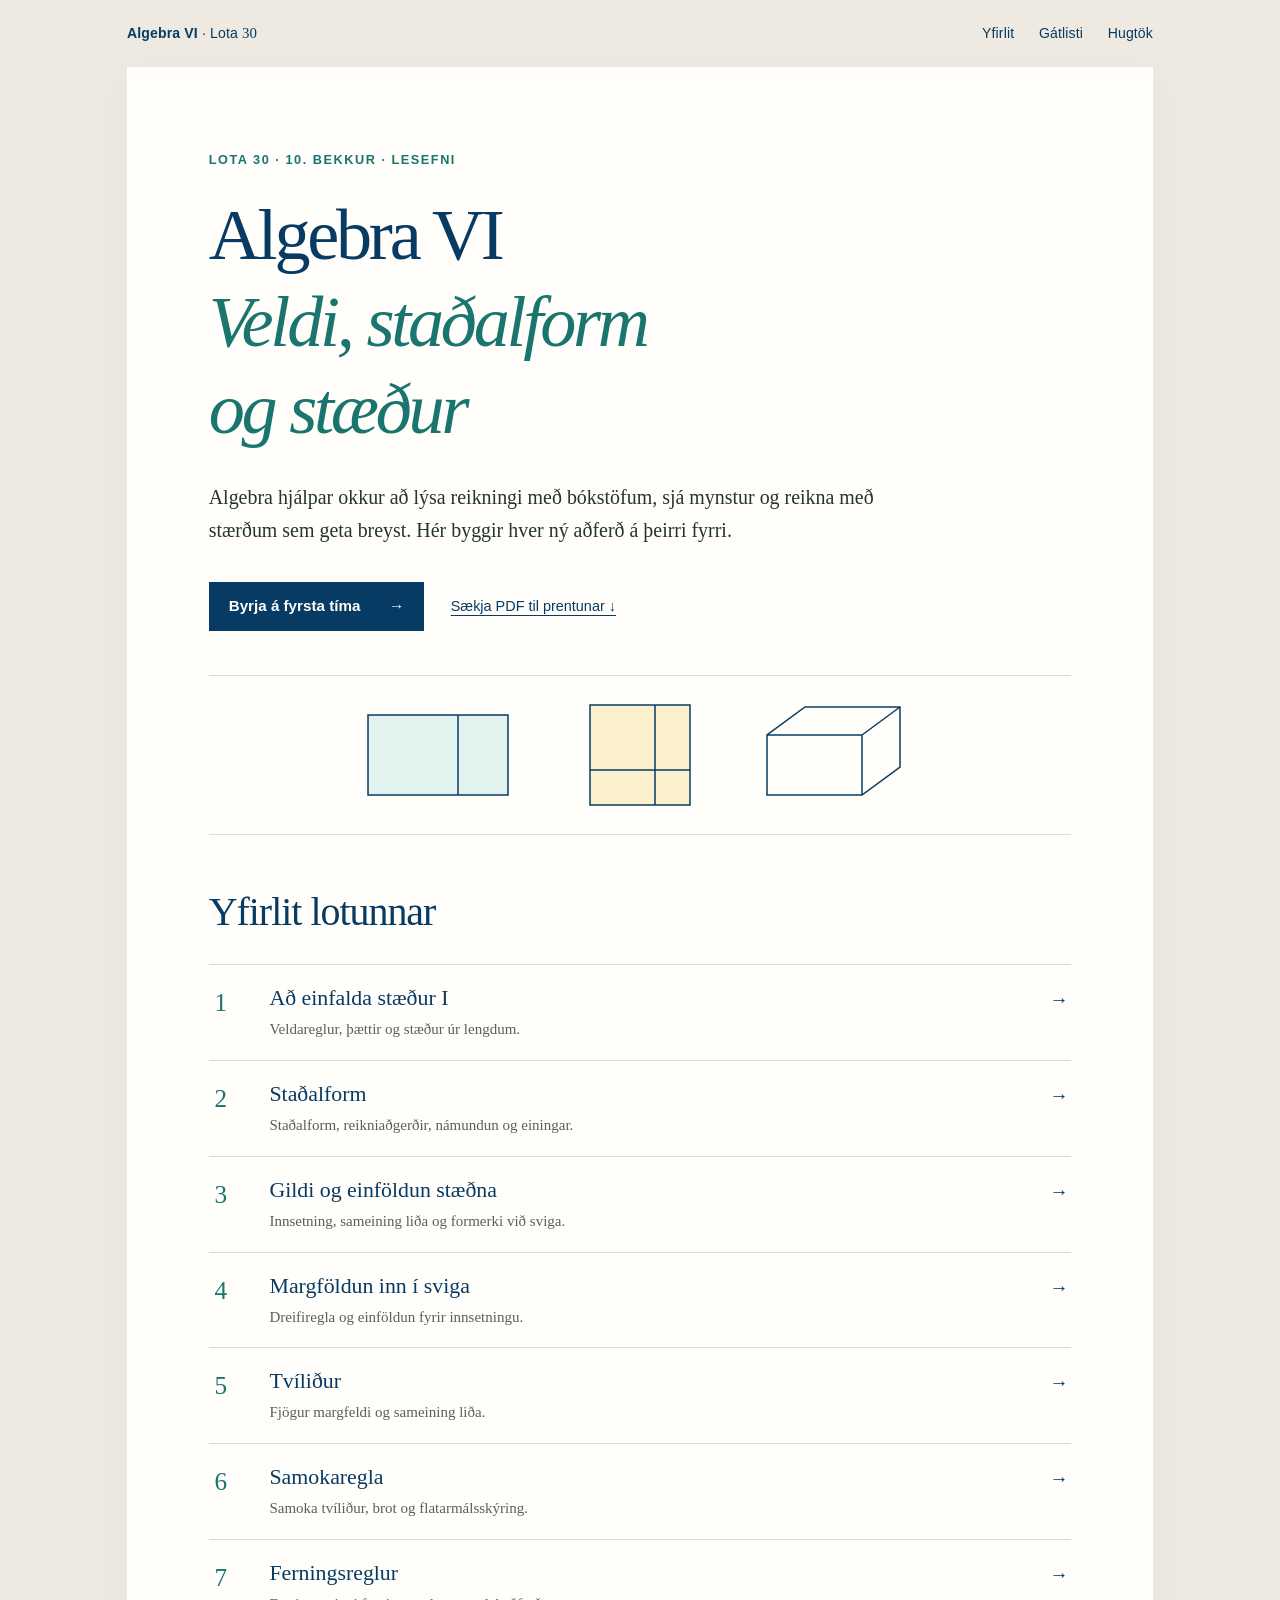
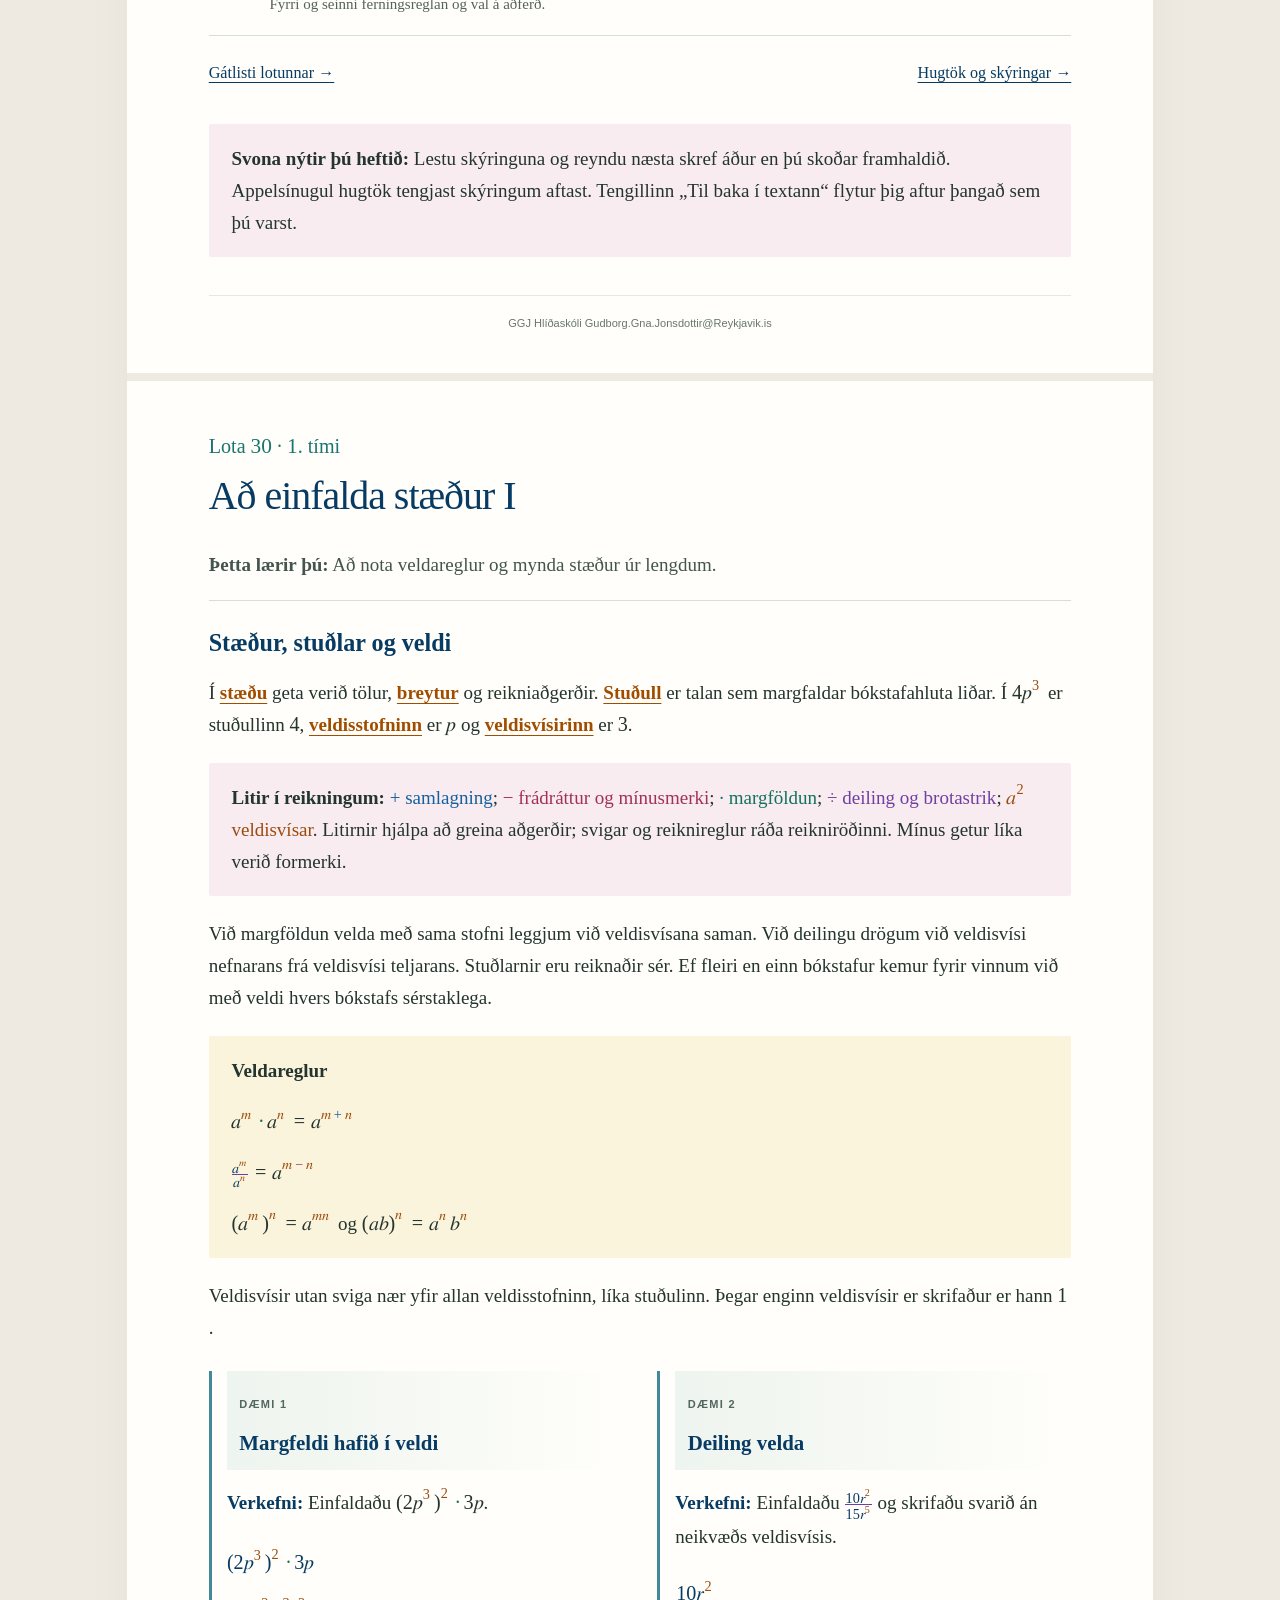
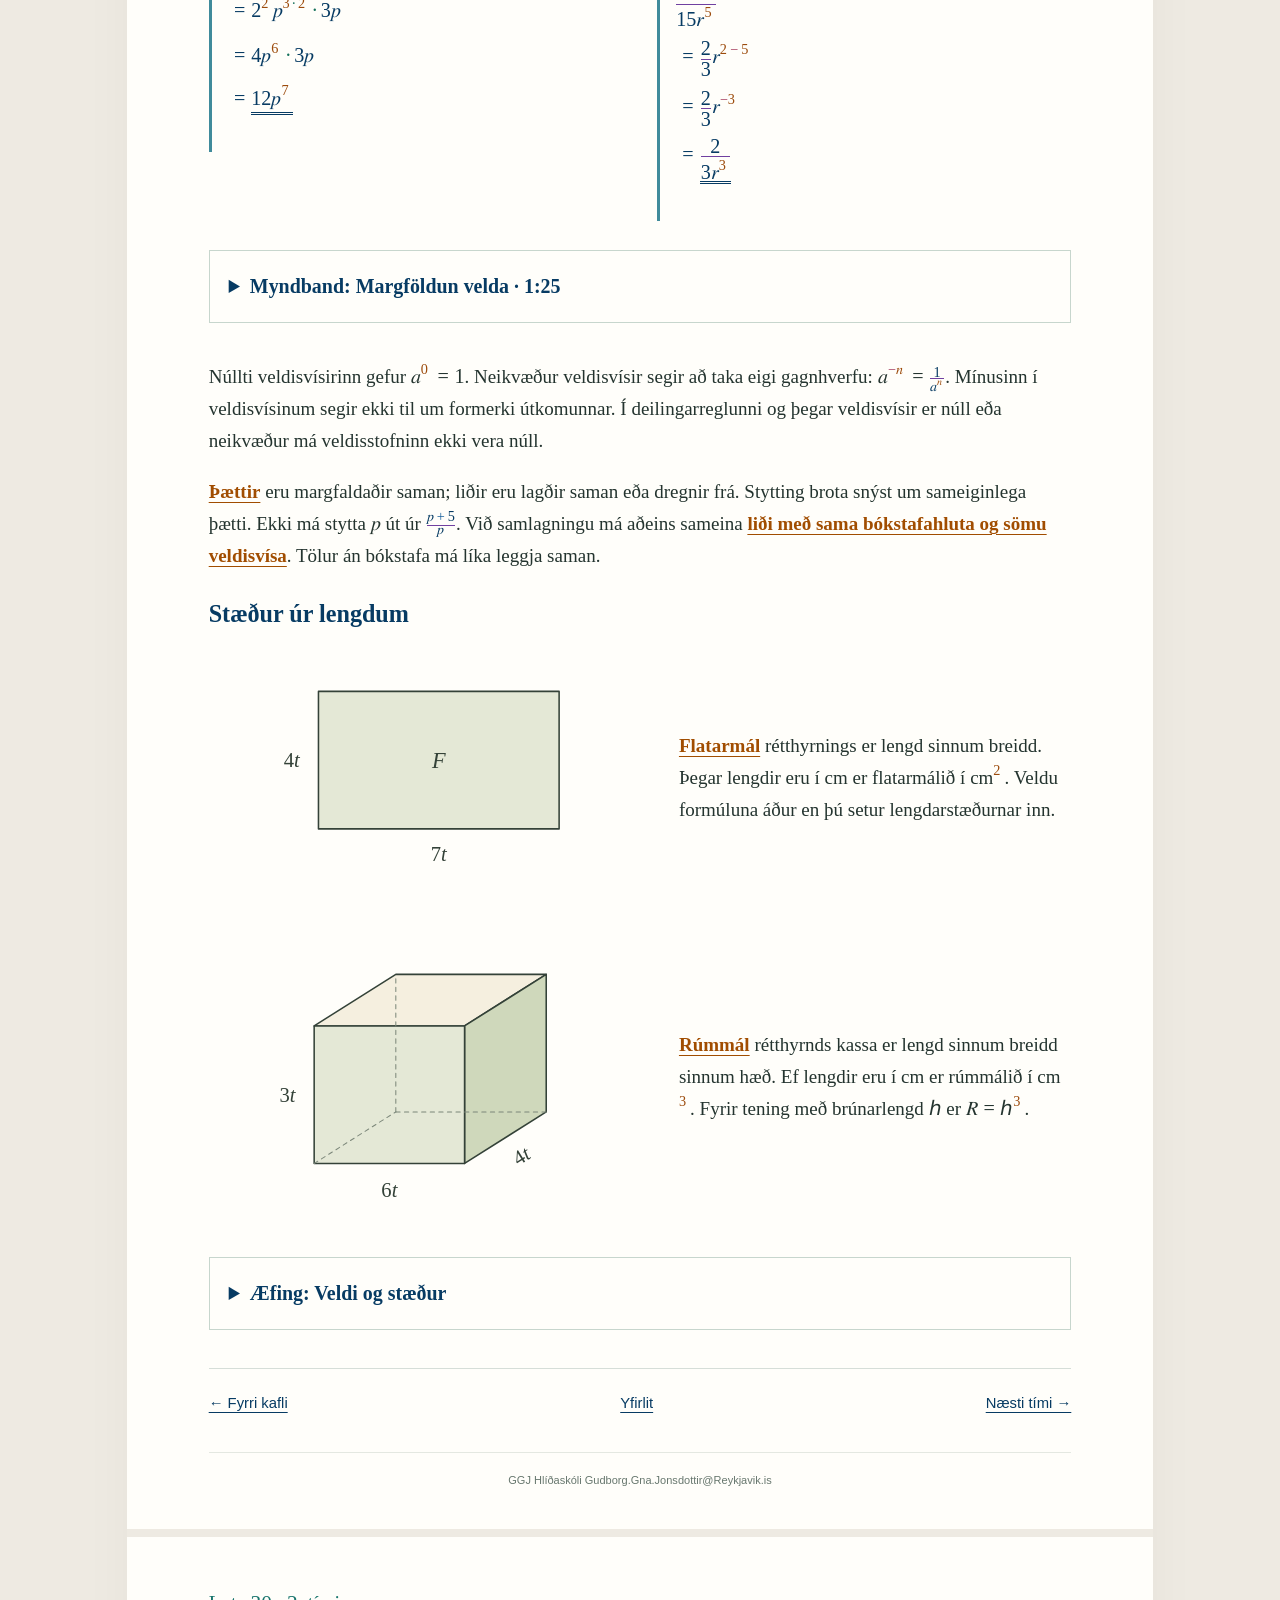
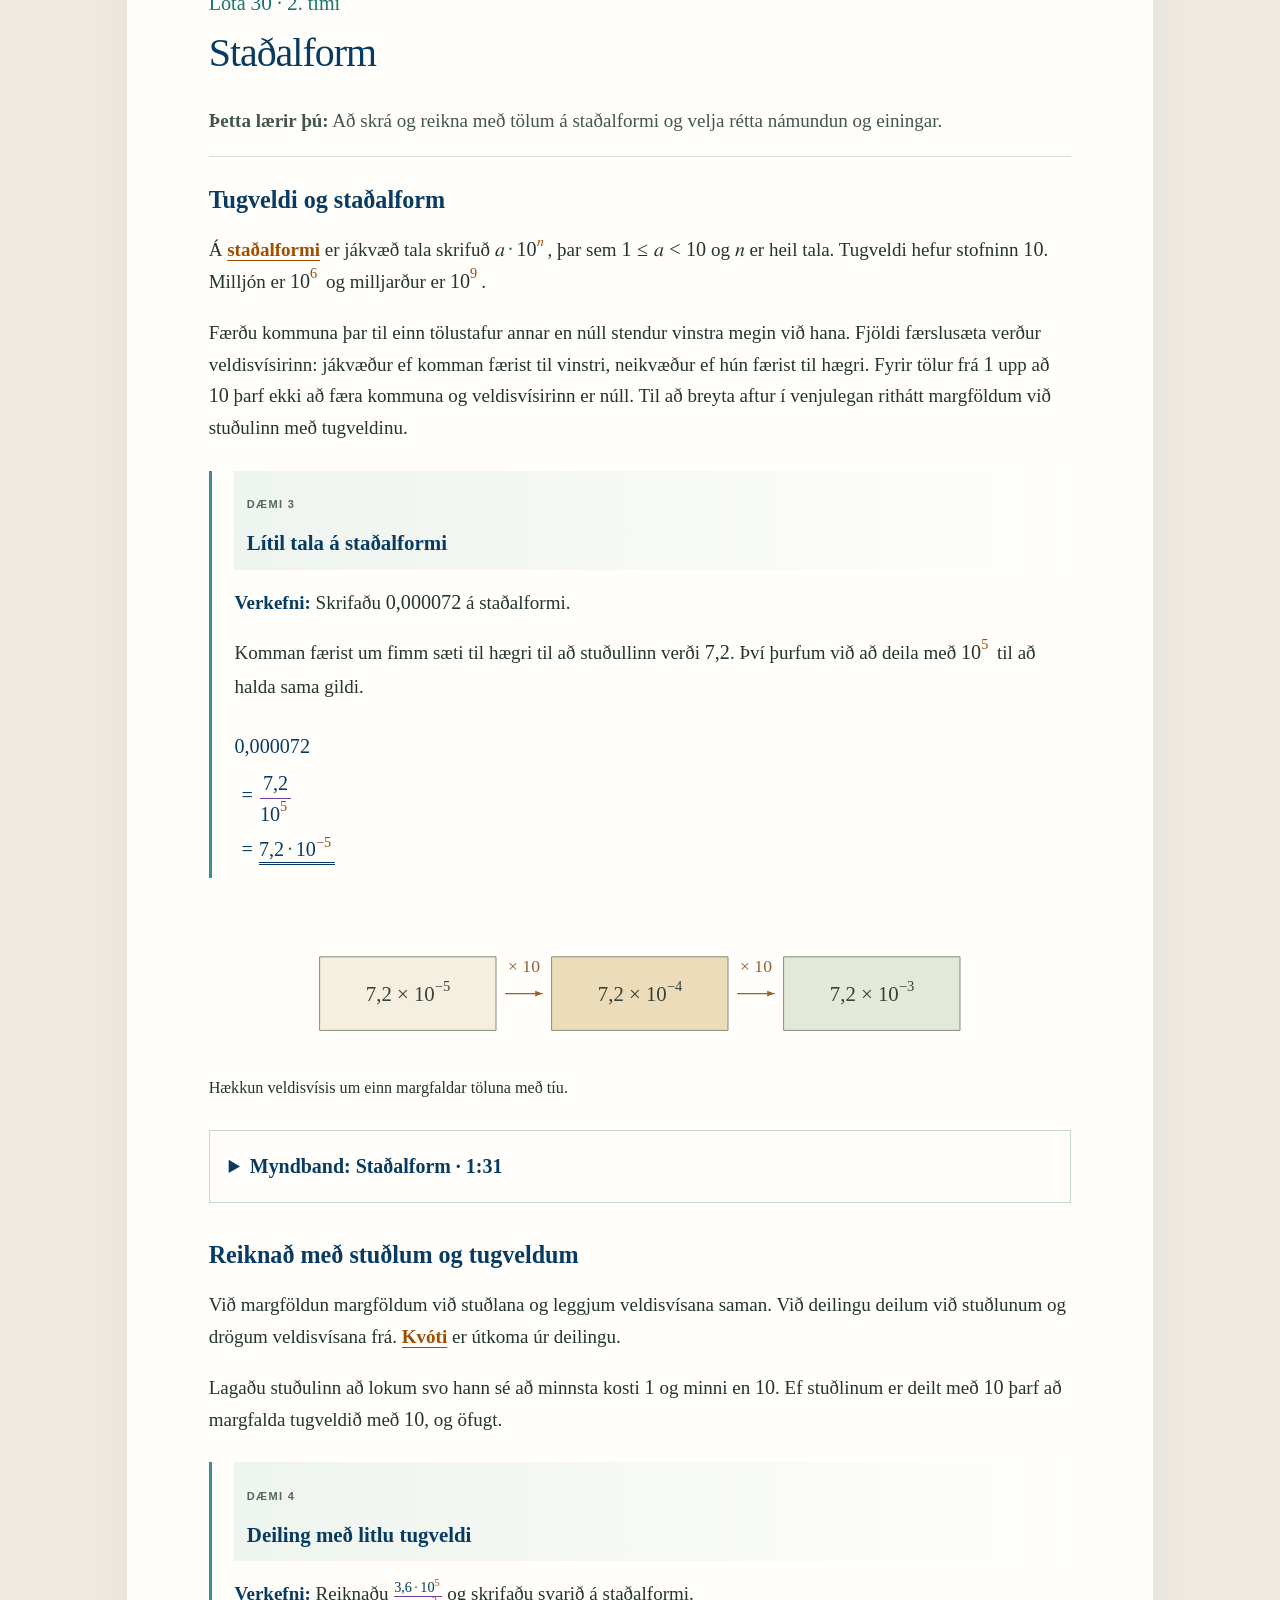
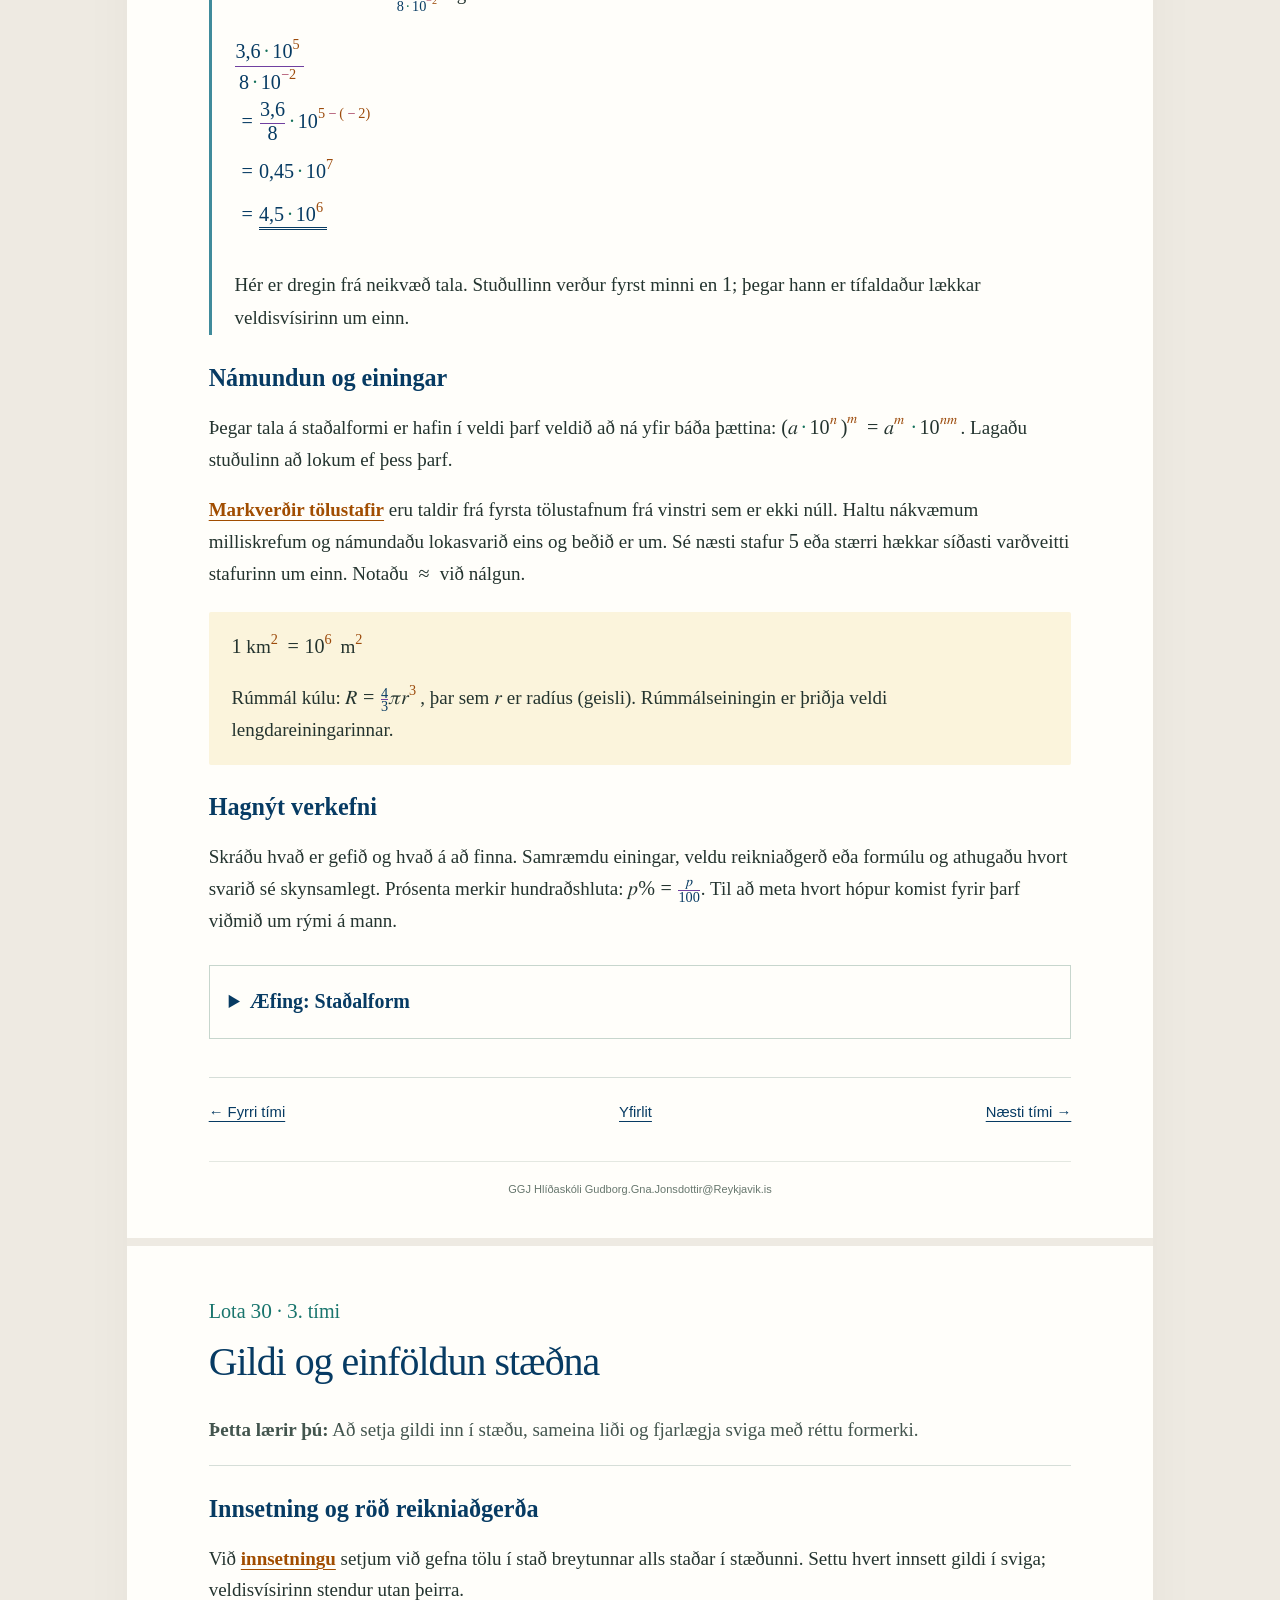
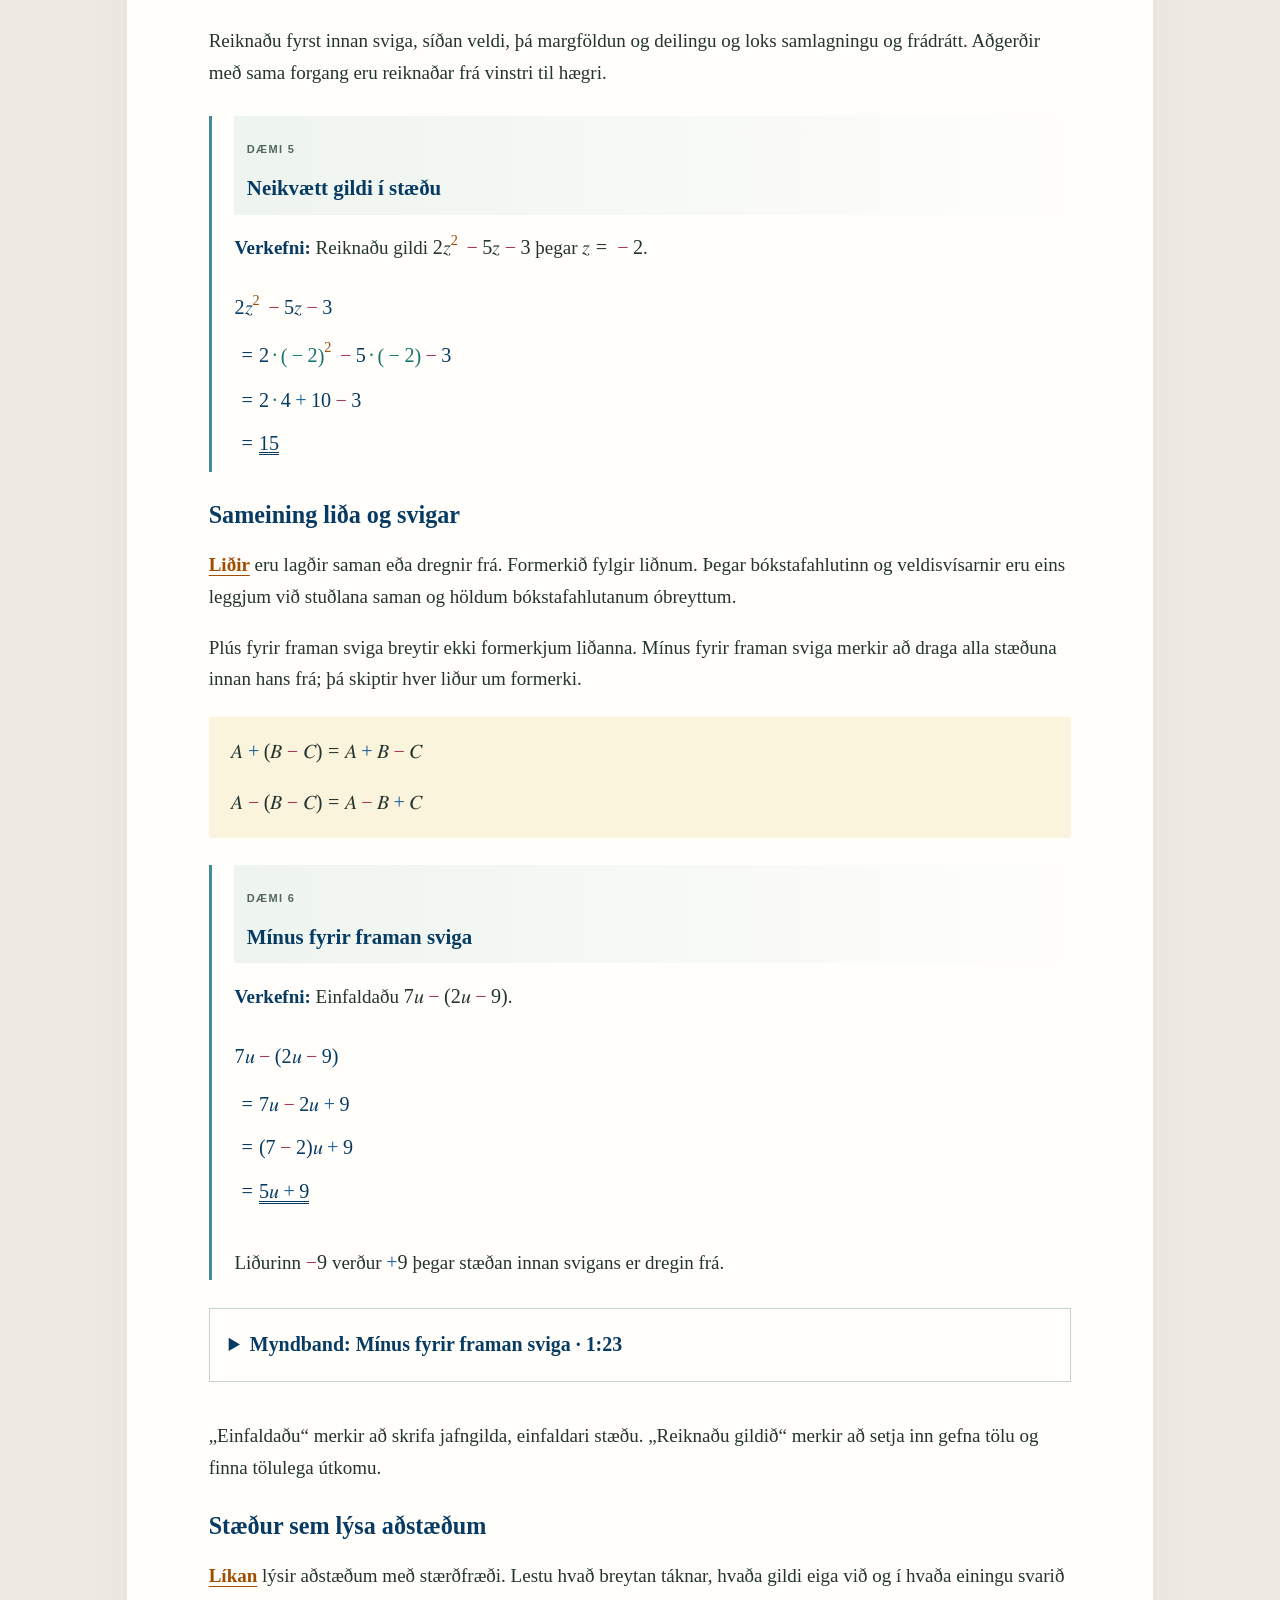
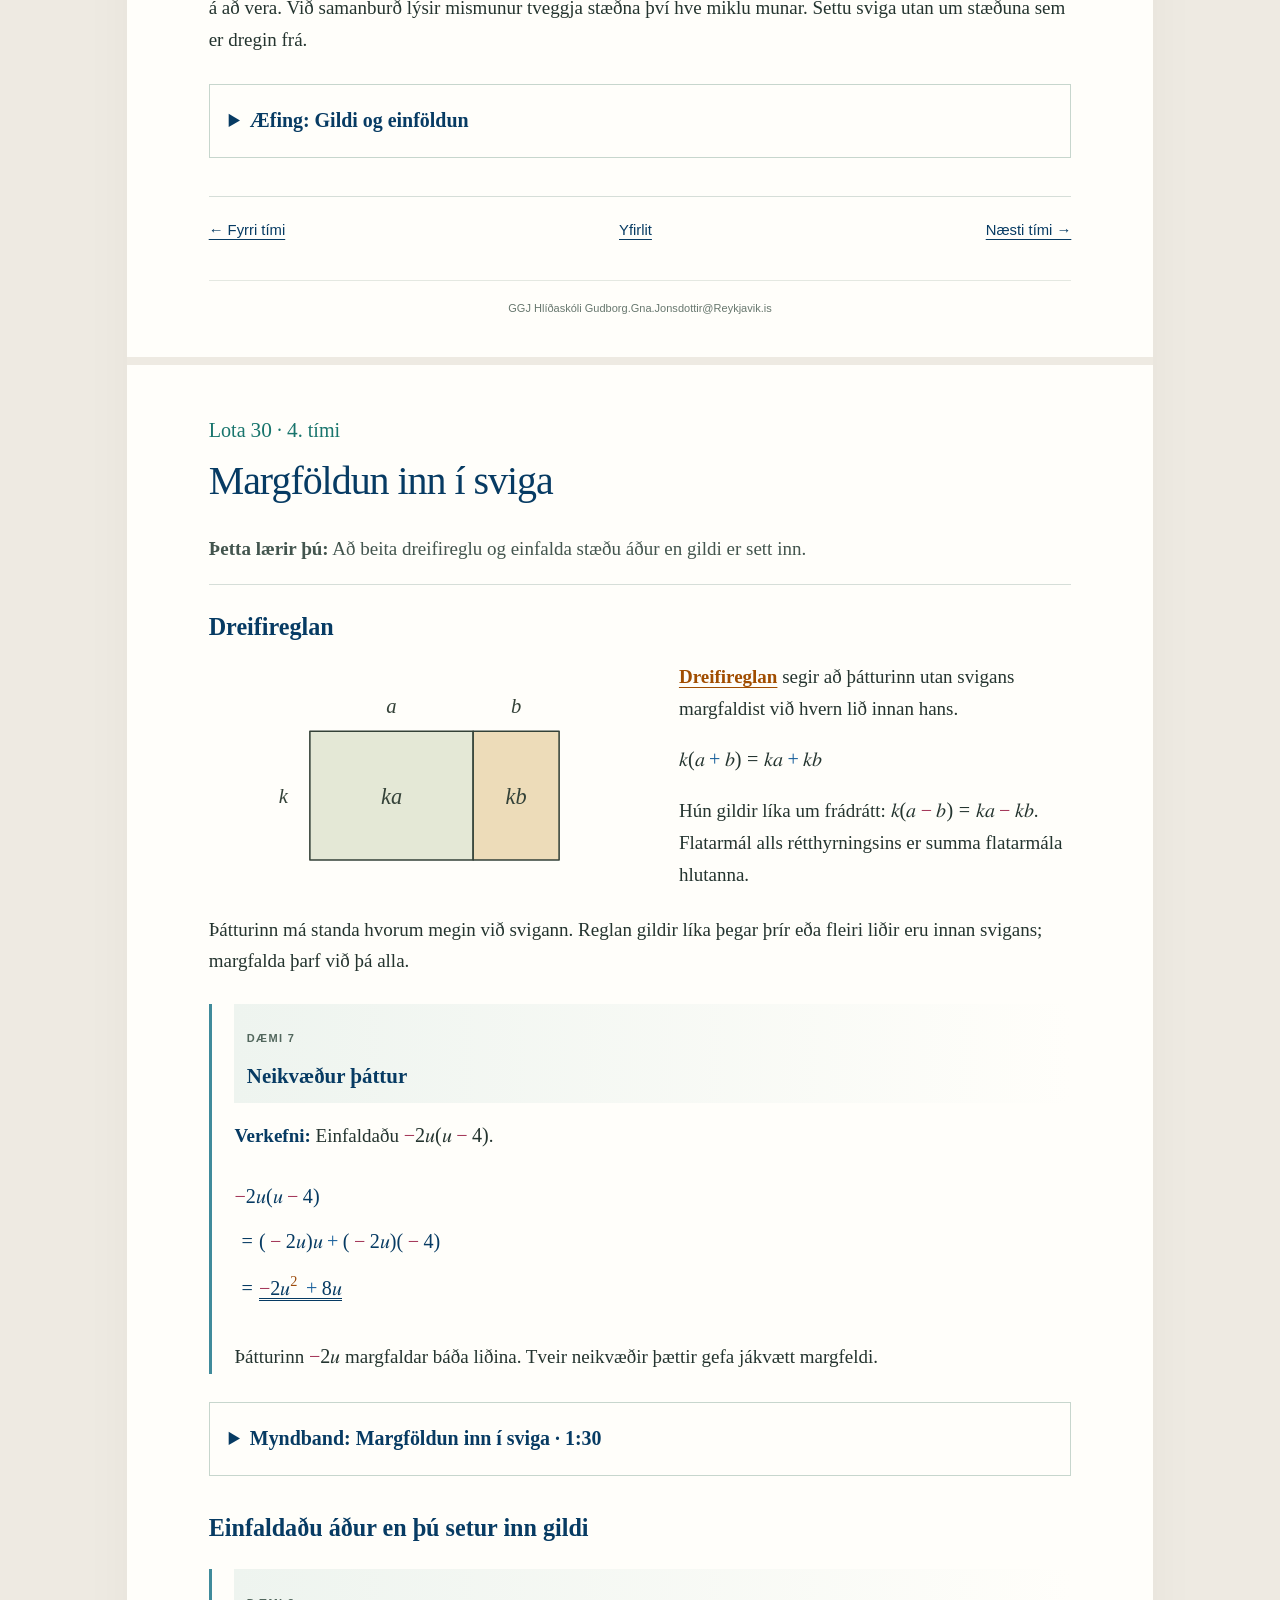
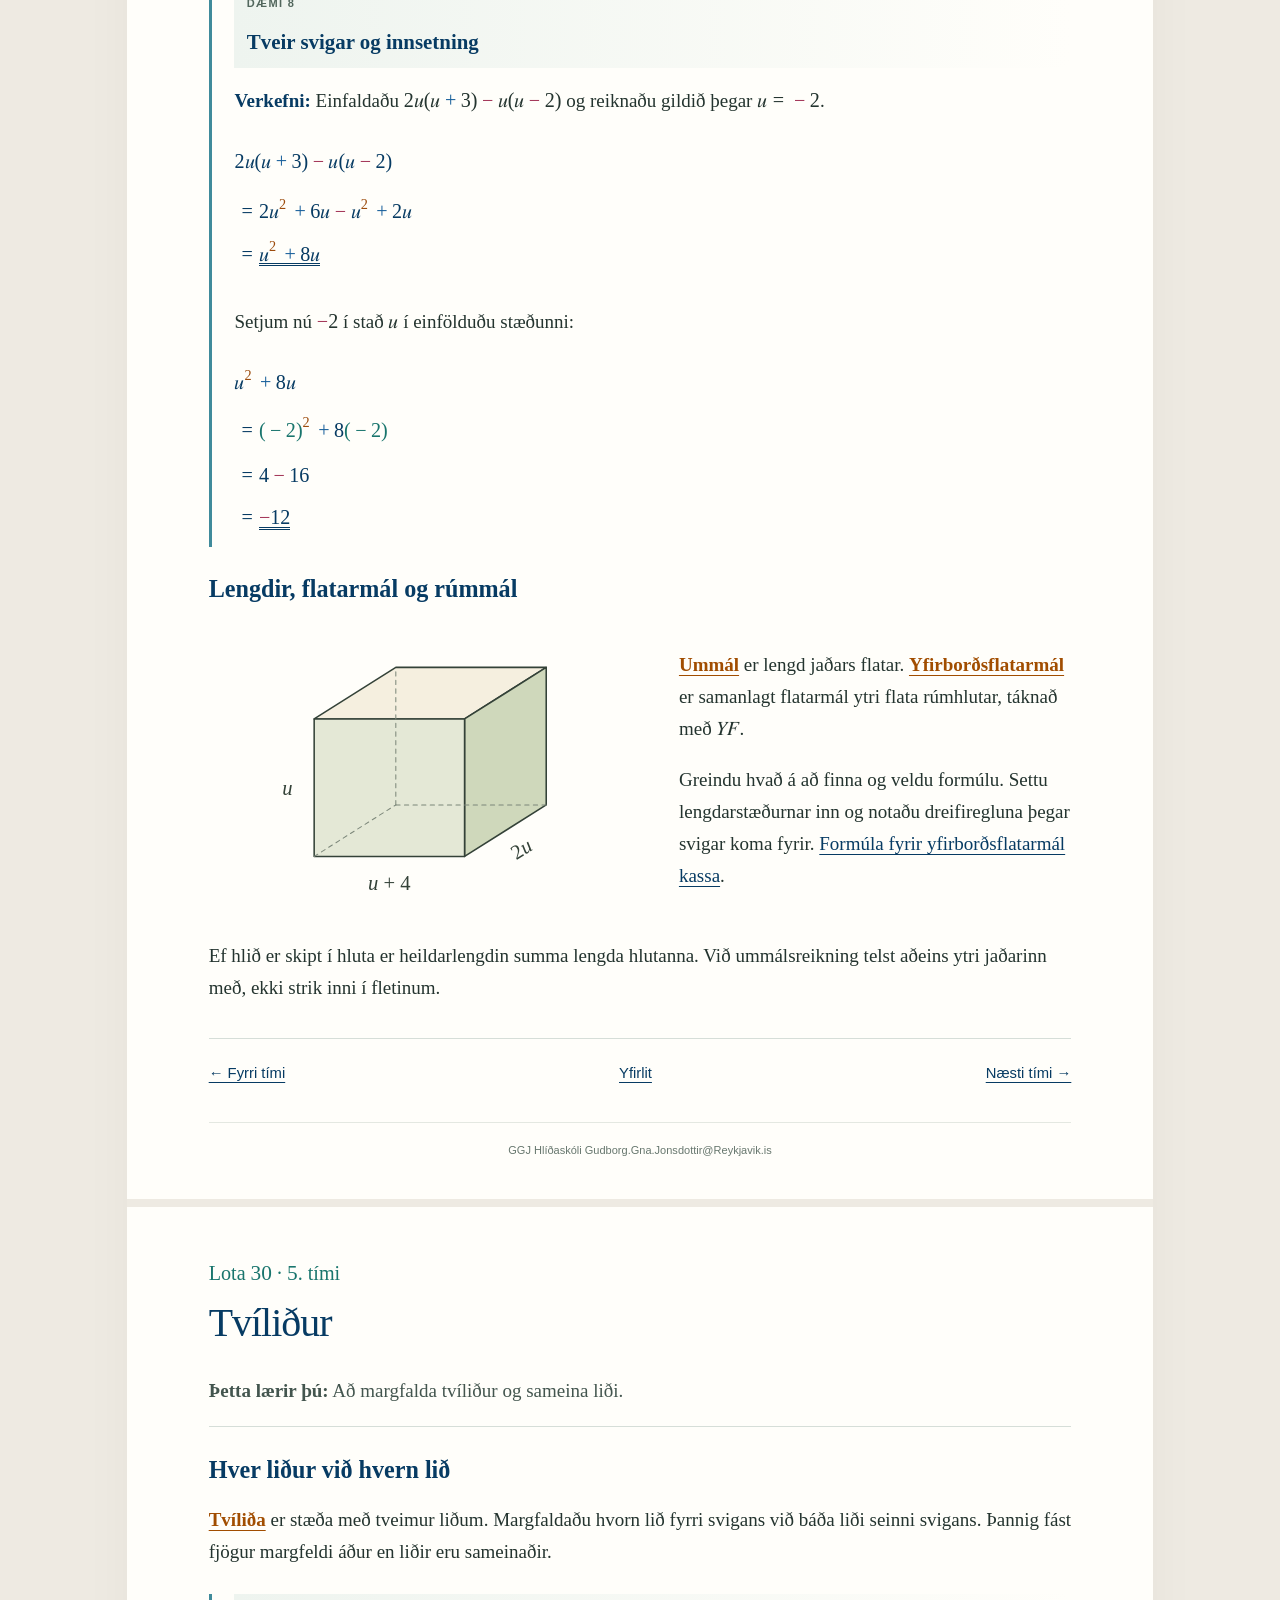
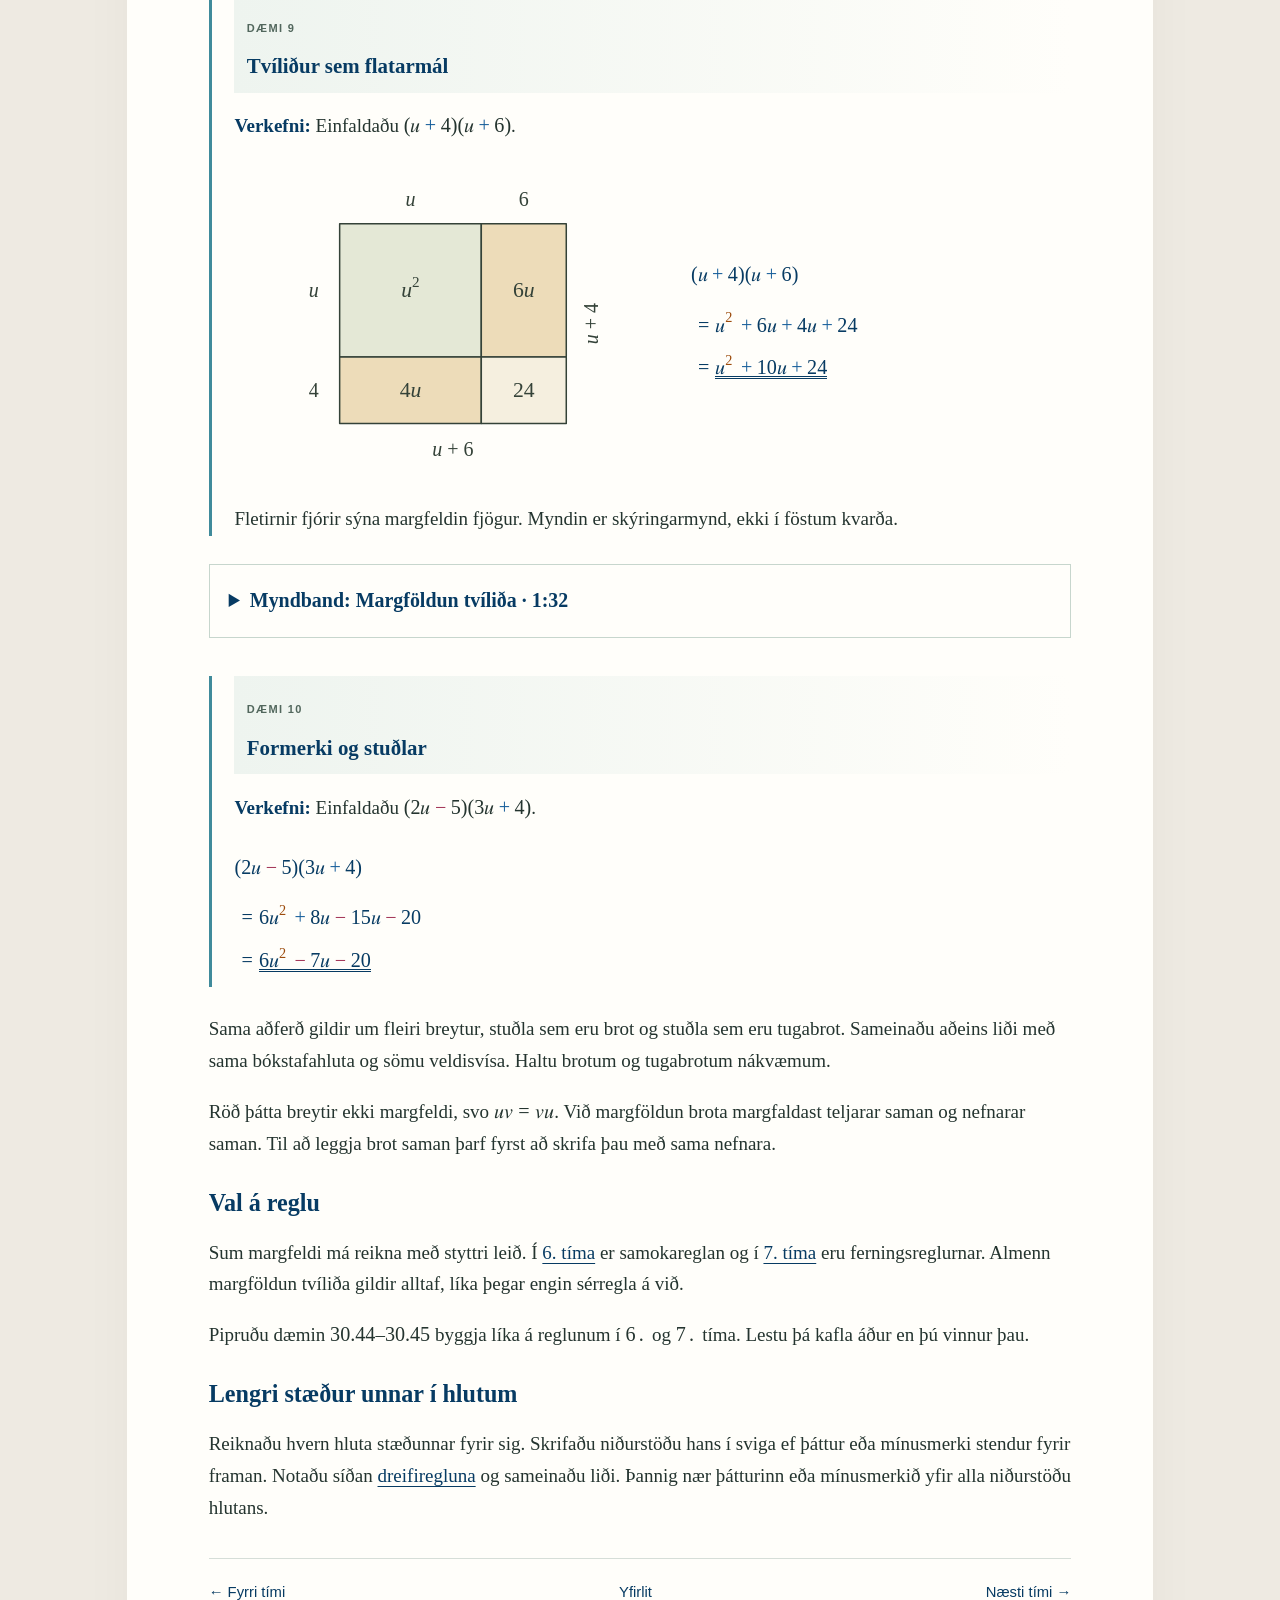
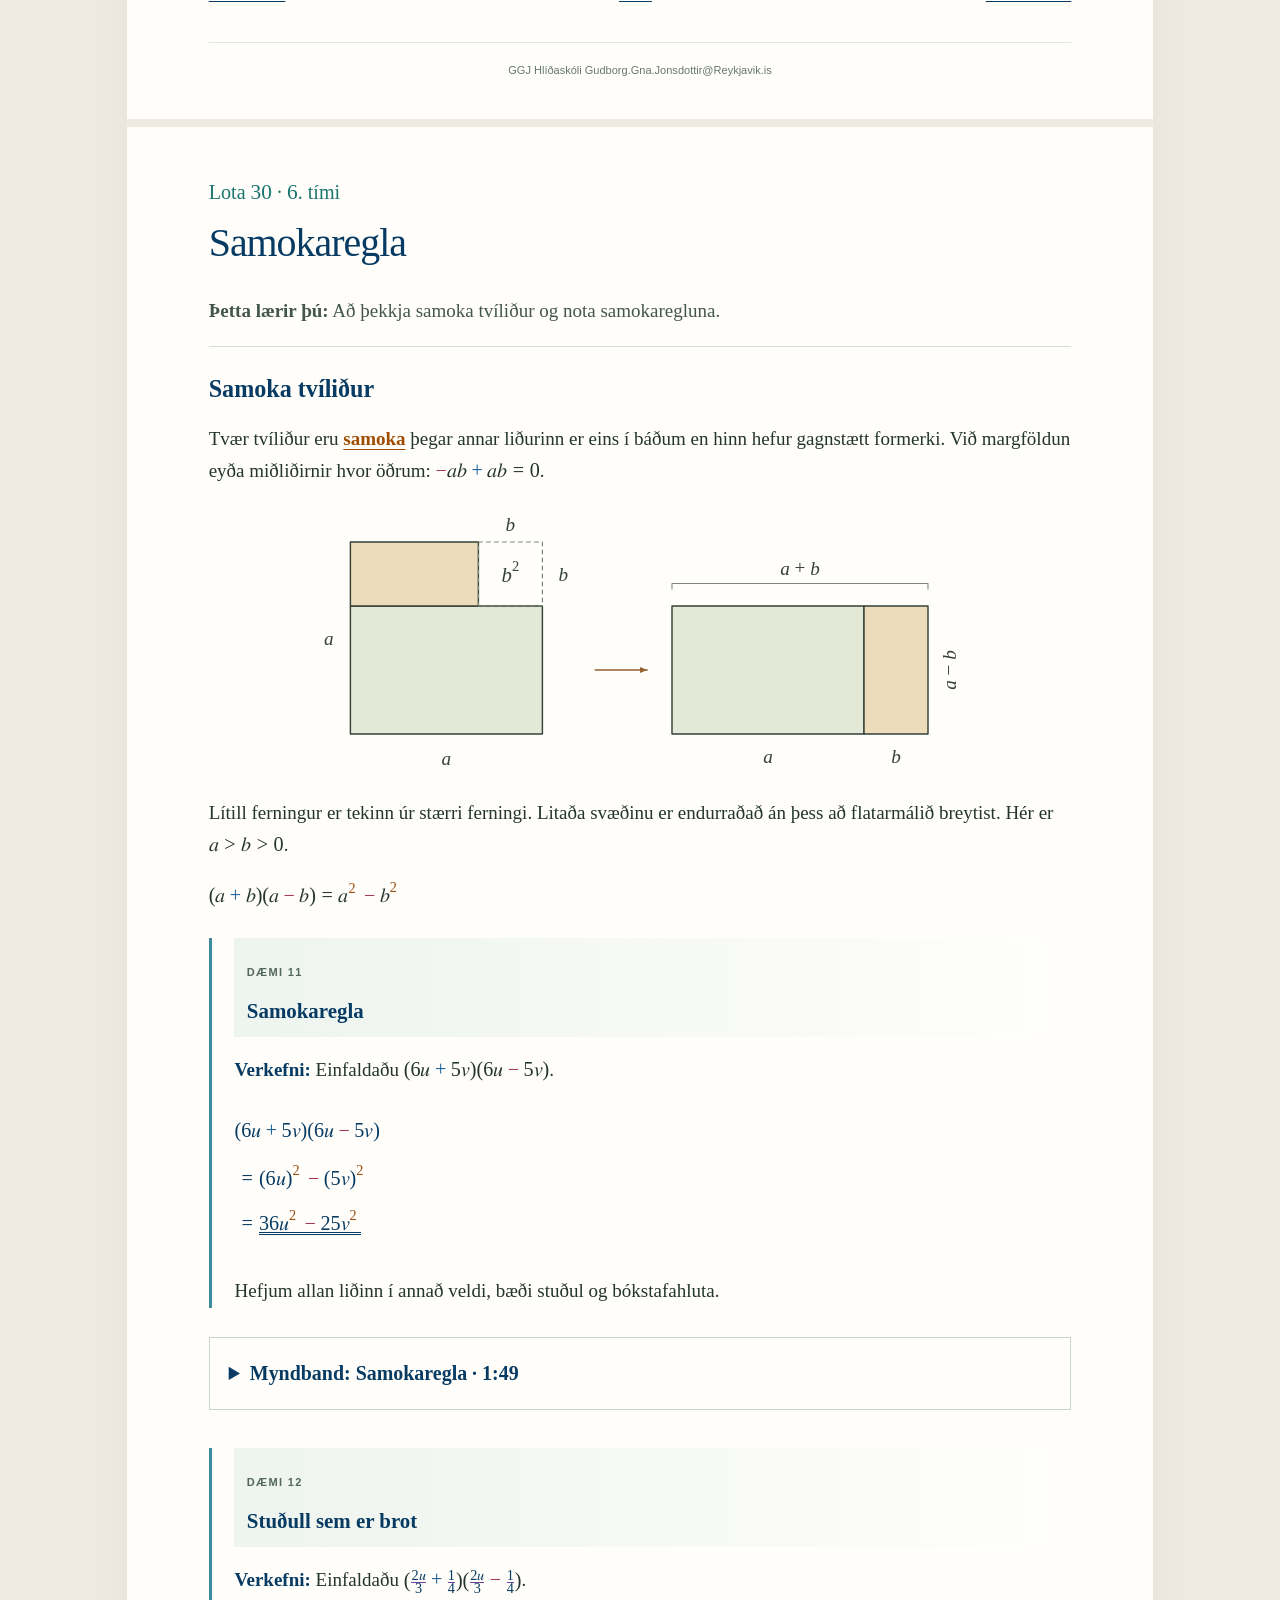
==== index.html @ b1220ca1 "Add lesson 3 practice for substitution, parentheses and like terms" ====
<!DOCTYPE html>

<html lang="is"><head><meta charset="utf-8"/><meta content="width=device-width,initial-scale=1" name="viewport"/><meta content="#073b63" name="theme-color"/><meta content="Algebra VI · Leshefti fyrir 10. bekk: sjö tímar, skýringarmyndir, sýnidæmi, gátlisti og hugtök." name="description"/><title>Lota 30 · Algebra VI</title><style>:root{--ink:#24342f;--blue:#073b63;--teal:#19756d;--orange:#a14d00;--paper:#fffefa;--ground:#eeeae2;--line:#d6ded8;color-scheme:light;font-size:19px}*{box-sizing:border-box}html{scroll-behavior:auto;scroll-padding-top:1rem}body{margin:0;background:var(--ground);color:var(--ink);font-family:Georgia,'Times New Roman',serif;line-height:1.68}a{color:var(--blue);text-decoration-thickness:1px;text-underline-offset:4px}a:hover{text-decoration-thickness:2px}a:focus-visible,button:focus-visible,input:focus-visible{outline:3px solid #c16c18;outline-offset:5px;border-radius:2px}.skip{position:absolute;left:1rem;top:-5rem;background:white;padding:.7rem;z-index:5}.skip:focus{top:1rem}.site-header{max-width:58rem;margin:auto;display:flex;align-items:center;justify-content:space-between;padding:1.15rem 2rem;font-family:Arial,sans-serif;font-size:.74rem;letter-spacing:.01em;gap:1rem}.site-header>a{text-decoration:none;font-weight:700}.site-header>a span{font-weight:400}.site-header nav{display:flex;gap:1.3rem}.site-header nav a{text-decoration:none}main{max-width:54rem;margin:0 auto 4rem;background:var(--paper);box-shadow:0 12px 50px #2a403409}.cover,.lesson{padding:3.7rem 4.3rem 1.5rem}.cover{position:relative}.eyebrow{font:700 .67rem/1.5 Arial,sans-serif;letter-spacing:.12em;color:var(--teal)}h1,h2,h3,h4{color:var(--blue);line-height:1.2;font-weight:400}h1{font-size:3.8rem;letter-spacing:-.045em;margin:1.2rem 0 1.5rem}h1 em{font-weight:400;color:var(--teal)}h2{font-size:2.1rem;letter-spacing:-.025em;margin:.45rem 0 1.5rem}h3{font-size:1.27rem;font-weight:700;margin:2.2rem 0 .8rem}h4{font-size:1.1rem;line-height:1.35;font-weight:700;margin:.25rem 0 .8rem}.lead{max-width:36rem;font-size:1.05rem}.cover-actions{display:flex;align-items:center;gap:1.4rem;flex-wrap:wrap;margin:1.8rem 0}.button{display:inline-flex;justify-content:space-between;gap:1.5rem;border:1px solid var(--blue);padding:.6rem 1rem;background:var(--blue);color:white;text-decoration:none;font:600 .8rem/1.6 Arial,sans-serif}.pdf-link{font: .76rem/1.6 Arial,sans-serif}.cover-line{margin:2.3rem 0 2.8rem;border-top:1px solid var(--line);border-bottom:1px solid var(--line);padding:1rem 0}.cover-line svg{display:block;width:90%;max-width:580px;height:auto;margin:auto}.toc{padding:0;margin:0;list-style:none}.toc li{border-top:1px solid var(--line)}.toc li:last-child{border-bottom:1px solid var(--line)}.toc a{display:grid;grid-template-columns:2.1rem 1fr 1rem;gap:.8rem;padding:1rem .15rem;text-decoration:none}.toc a:hover{background:#eef5ef}.toc-number{font-size:1.25rem;color:var(--teal)}.toc strong{display:block;font-weight:400;font-size:1.15rem;line-height:1.3}.toc small{display:block;margin-top:.35rem;color:#53635c;font-size:.79rem;line-height:1.45}.toc-bottom{display:flex;justify-content:space-between;gap:1rem;margin:1.2rem 0 2rem;font-size:.85rem}.lesson{border-top:8px solid var(--ground)}.lesson-label{color:var(--teal);font-size:1.06rem;margin:0}.learning{border-bottom:1px solid var(--line);padding-bottom:1.4rem;color:#43554e;margin-bottom:2rem}.term{color:var(--orange);font-weight:600}.example{border-left:3px solid #368775;padding:0 0 0 1.2rem;margin:2rem 0;line-height:1.78}.example.lotaCyan{border-color:#408b9b}.example.lotaMagenta{border-color:#a8588c}.example header{padding:.5rem .65rem .35rem;background:linear-gradient(90deg,#eef4ef,transparent)}.example header .eyebrow{font-size:.58rem;color:#52675d}.example header h4{margin:.2rem 0 .3rem}.example p{margin:.85rem 0}.regla,.mundu{padding:1rem 1.2rem;margin:1.7rem 0;background:#fbf4dc;border-radius:2px}.mundu{background:#f8ecf1}.regla p:first-child,.mundu p:first-child{margin-top:0}.regla p:last-child,.mundu p:last-child{margin-bottom:0}.step{display:block;font:700 .7rem/1.6 Arial,sans-serif;letter-spacing:.04em;color:#8d4e18;background:#fff0db;width:max-content;padding:.25rem .5rem;margin-top:1.5rem!important}.calculation{color:var(--blue);margin:1rem 0 1.3rem;text-align:left;max-width:100%;overflow-x:auto;padding:.12rem 0 .3rem}.math-line{padding:.15rem 0;line-height:1.9;min-height:1.7em}math{font-family:'Cambria Math','STIX Two Math','Latin Modern Math',serif;font-size:1.06em}math mtext{font-family:Georgia,'Times New Roman',serif;font-size:.95em}p math,li math{white-space:nowrap}figure{margin:1.6rem 0;padding:.55rem 0;break-inside:avoid}.figure-panels{display:flex;justify-content:center;align-items:center;gap:1rem;flex-wrap:wrap}.figure-panels svg{display:block;max-width:100%;height:auto;flex-shrink:1}.table-wrap{overflow-x:auto;max-width:100%;margin:1.3rem 0}table{border-collapse:collapse;width:100%;font-size:.88rem;line-height:1.55;text-align:left}th,td{padding:.65rem .6rem;vertical-align:top;border-bottom:1px solid var(--line)}th{color:var(--blue);font-weight:700;background:#eef3ef}td p,th p{margin:0}ul,ol{padding-left:1.4rem}li{padding-left:.15rem}li p{margin:.4rem 0}.topic-break{border-top:1px solid var(--line);padding-top:2rem;margin-top:3rem;font-size:1.32rem}.lesson-nav{display:flex;justify-content:space-between;gap:.8rem;flex-wrap:wrap;border-top:1px solid var(--line);padding-top:1.2rem;margin:2.8rem 0 1.2rem;font: .78rem/1.5 Arial,sans-serif}.watermark{color:#67776e;font: .58rem/1.6 Arial,sans-serif;text-align:center;overflow-wrap:anywhere;border-top:1px solid #e4e8e1;padding:1rem 0 0;margin-top:2rem}.check-item{display:flex;align-items:flex-start;gap:.75rem;margin:.85rem 0;cursor:pointer}.check-item input{flex:0 0 auto;width:1.15rem;height:1.15rem;margin:.27rem 0 0;accent-color:var(--teal)}.check-help{font-size:.85rem;color:#54665c}.check-status{font: .78rem/1.5 Arial,sans-serif;color:var(--teal)}.definition{padding:1.2rem 0;border-bottom:1px solid var(--line);scroll-margin-top:1.5rem}.definition h4{margin:.2rem 0 .5rem}.definition p{margin:.5rem 0 1rem}.definition:target{background:#fff6db;outline:6px solid #fff6db}.back-to-text,.lesson-ref{font: .74rem/1.5 Arial,sans-serif}.lesson-ref{margin-left:1.3rem}.definition:focus{outline:3px solid #e1ad6b}::selection{background:#ffe1a4}
@media(max-width:650px){:root{font-size:18px}.site-header{padding:1rem;align-items:flex-start;flex-wrap:wrap;gap:.6rem}.site-header nav{gap:1.2rem}.cover,.lesson{padding:2.2rem 1.15rem 1.2rem}h1{font-size:2.8rem}h2{font-size:1.78rem}h3{font-size:1.23rem}h4{font-size:1.07rem}.lesson-label{font-size:1rem}.example{padding-left:.7rem}.regla,.mundu{padding:.8rem}.toc a{grid-template-columns:1.4rem 1fr .7rem;gap:.5rem}.toc strong{font-size:1.06rem}.toc small{font-size:.82rem}.toc-bottom{flex-direction:column;gap:.75rem}.cover-actions{gap:1rem}.figure-panels{gap:.8rem}.lesson-nav{font-size:.72rem}.watermark{font-size:.57rem}.math-table{font-size:.8rem}}
@media(prefers-reduced-motion:reduce){html{scroll-behavior:auto}}
@page{size:letter;margin:18mm 17mm 19mm}
@media print{:root{font-size:12pt}body{background:white;color:#172923;line-height:1.52}main{max-width:none;margin:0;box-shadow:none}.site-header,.skip,.cover-actions,.lesson-nav,.toc-bottom,.web-only,.watermark,.back-to-text,.lesson-ref{display:none}.cover,.lesson{padding:0;border:0}.lesson{break-before:page}h1{font-size:35pt;line-height:1.08;margin:10mm 0}h2{font-size:27pt}h3,.topic-break{font-size:15pt}h4{font-size:13pt}.lesson-label{font-size:13pt}.lead{font-size:12pt}.cover-line{margin:6mm 0;padding:3mm 0}.cover-line svg{max-width:100mm}h2,h3,h4,.step,.example header{break-after:avoid}p{orphans:3;widows:3}.topic-break{margin-top:9mm;padding-top:5mm}.learning{padding-bottom:5mm;margin-bottom:6mm}.example{margin:7mm 0;padding-left:4mm;line-height:1.62;box-decoration-break:clone}.example header{background:#eef4ef}.example p{margin:3mm 0}.regla,.mundu{margin:5mm 0;padding:4mm;break-inside:avoid}.calculation{overflow:visible;margin:3mm 0 4mm;break-inside:avoid;font-size:11.5pt}.math-line{padding:.1rem 0;line-height:1.7}figure{margin:5mm 0;padding:1mm 0;break-inside:avoid}.figure-panels{gap:5mm}.figure-panels svg{width:var(--fig-width);max-width:100%;height:auto}table{font-size:10.5pt}th,td{padding:2.3mm}thead{display:table-header-group}tr{break-inside:avoid}.table-wrap{overflow:visible;margin:4mm 0}.toc a{padding:3mm 0}.toc strong{font-size:13pt}.toc small{font-size:10.5pt}.toc-number{font-size:15pt}.toc{break-inside:avoid}.toc li{break-inside:avoid}.cover>.mundu{font-size:11pt}a{text-decoration:none;color:inherit}.term{text-decoration:underline;color:#884400}.check-item{break-inside:avoid;gap:3mm;margin:3mm 0}.check-item input{appearance:none;border:1px solid #456;width:3.7mm;height:3.7mm;margin-top:1mm}.definition{break-inside:avoid;padding:4mm 0}.definition p{margin:2mm 0}.definition h4{margin:1mm 0}.definition:target{background:none;outline:none}}
@media print{.example{break-inside:avoid}.example header{break-inside:avoid;break-after:avoid}.example>p:has(+.calculation),.example>p:has(+figure){break-after:avoid}.table-wrap{break-inside:avoid}figure svg{max-height:65mm;width:auto}.figure-panels{gap:4mm}#mynd-17 svg,#mynd-20 svg{max-height:none;width:var(--fig-width)}.calculation{font-size:12pt}.math-line{min-height:1.3em;line-height:1.45;padding:0}#gatlisti h3{font-size:13pt;margin:5mm 0 2mm}#gatlisti .check-item{line-height:1.4;margin:2.3mm 0}.definition{padding:2.5mm 0}.definition p{line-height:1.45}.lesson>aside:last-of-type{break-before:avoid}}
@media print{#hugtok{column-count:2;column-gap:8mm}#hugtok>.lesson-label,#hugtok>h2,#hugtok>h3,#hugtok>p{column-span:all}#hugtok .definition{font-size:11.5pt}#hugtok .definition h4{font-size:12pt}.cover-line{break-after:page}}
@media print{#hugtok .lesson-ref{display:inline;margin-left:0;font-size:9.5pt;color:#52675d}#hugtok .definition p{margin-bottom:1mm}}
@media print{#hugtok{column-count:auto}#hugtok .gloss-group{column-count:2;column-gap:8mm;break-before:page}#hugtok .gloss-group:first-of-type{break-before:auto}#hugtok .gloss-group>h3{column-span:all;margin:3mm 0}#hugtok .definition{padding:1.8mm 0}#hugtok .definition p{line-height:1.38}.step-group{break-inside:avoid}.example .calculation:last-of-type{break-after:avoid}}
@media print{#hugtok .gloss-group{break-before:auto;break-inside:avoid}#hugtok .gloss-group:first-of-type{break-inside:auto}.example:has(.step-group){break-inside:auto}.example .calculation:last-of-type{break-after:auto}}
@media print{.volume-example{break-inside:avoid}.volume-example figure svg{max-height:45mm}.volume-example figure svg text{font-size:26px}.volume-example>h3{margin-top:5mm}.volume-example .example{margin:4mm 0}}
@media print{#hugtok .gloss-group{column-count:auto;break-before:page;break-inside:auto}#hugtok .gloss-group:first-of-type{break-before:auto}#hugtok .gloss-columns{display:grid;grid-template-columns:minmax(0,1fr) minmax(0,1fr);gap:8mm}#hugtok .gloss-column{min-width:0}#hugtok .definition{break-inside:avoid}#hugtok .gloss-group>h3{column-span:none;break-after:avoid}}
@media print{#hugtok .gloss-columns{display:flex;align-items:flex-start;break-inside:avoid}#hugtok .gloss-column{width:calc((100% - 8mm)/2);flex-shrink:0}#hugtok .definition{padding:1.4mm 0}#hugtok .definition p{line-height:1.35}}
@media print{#hugtok .gloss-group:first-of-type .definition{font-size:11pt;padding:1mm 0}#hugtok .gloss-group:first-of-type .definition h4{font-size:11.5pt}#hugtok .gloss-group:first-of-type .definition p{line-height:1.3;margin:1mm 0}}

.reference-panel{margin:1.5rem 0 2rem;border:1px solid #c7d6cd;background:#fffefa;padding:1rem;scroll-margin-top:1rem}.reference-panel>summary{color:#073b63;cursor:pointer;font-weight:bold;font-size:1.05rem}.reference-panel .ref-intro{font-size:.87rem}.reference-sheet{color:#172c3a;font-family:Georgia,serif;line-height:1.4}.reference-sheet *{box-sizing:border-box}.reference-sheet .sheet-page{margin:1.8rem 0 2.3rem}.reference-sheet .ref-heading{font-size:1.5rem;text-align:center;font-weight:bold;margin:.3rem 0 .5rem}.reference-sheet .ref-subtitle{text-align:center;margin:0 0 1rem}.reference-sheet .ref-name{display:none}.reference-sheet .formula-grid{display:grid;grid-template-columns:repeat(2,minmax(0,1fr));border-top:1px solid #8c9e9b;border-left:1px solid #8c9e9b}.reference-sheet .ref-card{padding:.8rem .45rem;border-bottom:1px solid #8c9e9b;border-right:1px solid #8c9e9b;text-align:center;min-width:0}.reference-sheet .ref-card h3{font-size:.86rem;font-weight:bold;margin:0 0 .3rem;line-height:1.3}.reference-sheet .ref-card svg{display:block;width:100%;height:145px;margin:auto}.reference-sheet .ref-equation{margin:.35rem 0;color:#073b63;font-size:.95rem;white-space:nowrap}.reference-sheet .ref-equation math{font-size:1.03em}.reference-sheet .ref-key>div{display:grid;grid-template-columns:1.9rem 1fr;gap:.3rem;margin:.2rem 0;text-align:left;font-size:.7rem}.reference-sheet .ref-key>div>span{padding:.18rem .25rem}.reference-sheet .ref-key>div>span:first-child{text-align:center;font-style:italic}.reference-sheet .ref-notes{font-size:.72rem;line-height:1.5;margin:.7rem 0}.reference-sheet .ref-credit{font-size:.65rem;line-height:1.4}.reference-sheet .ref-watermark{font:10px/1.5 Arial,sans-serif;text-align:center;overflow-wrap:anywhere;color:#657268;margin:1rem 0 .3rem}.reference-sheet .house-scroll{overflow-x:auto;max-width:100%;margin:1rem 0 2rem}.reference-sheet .house{min-width:670px;width:100%;border-collapse:collapse;table-layout:fixed;color:#18282d;font-size:.63rem;line-height:1.25}.reference-sheet .house caption{border:1px solid #52635f;border-bottom:0;font-size:1rem;font-weight:bold;background:#d9d9d9;padding:.4rem}.reference-sheet .house td,.reference-sheet .house th{border:1px solid #7d8982;padding:.4rem .08rem;text-align:center;vertical-align:middle;font-weight:normal;color:inherit}.reference-sheet .house .digit-row td{height:32px;border-right:1px solid #adb3af}.reference-sheet .house .unit-end{border-right:1.5px solid #52635f!important}.reference-sheet .house .large{background:#e5b8b7}.reference-sheet .house .large-light{background:#f2dbdb}.reference-sheet .house .metric{background:#d6e3bc}.reference-sheet .house .metric-light{background:#eaf1dd}.reference-sheet .house .small{background:#8db3e2}.reference-sheet .house .small-light{background:#dbe5f1}.reference-sheet .power-2 th{background:#fde9d9}.reference-sheet .power-3 th{background:#daeef3}.reference-sheet .house .place-unit{background:#e5dfec}.reference-sheet .house math{font-size:1em}.reference-sheet .ref-scroll-help{font-size:.78rem;color:#50665d}
@media(max-width:500px){.reference-panel{padding:.65rem}.reference-sheet .formula-grid{grid-template-columns:1fr}.reference-sheet .ref-card h3{font-size:1rem}.reference-sheet .ref-equation{font-size:1.12rem}.reference-sheet .ref-card svg{height:175px}.reference-sheet .ref-key>div{font-size:.85rem}.reference-sheet .ref-heading{font-size:1.2rem}}
@media print{.reference-panel{display:none}}

.homework{margin-top:3rem;border-top:2px solid #b5ccc2;padding-top:2rem}.homework>h3{font-size:1.65rem;margin:.5rem 0 1rem}.hw-deadline{color:#973c37}.hw-goal{font-size:.9rem}.hw-table-wrap{overflow-x:auto;max-width:100%;margin:1rem 0 1.5rem}.hw-rubric{width:100%;font-size:.87rem;line-height:1.5}.hw-rubric th:last-child,.hw-rubric td:last-child{width:4rem;text-align:center}.hw-rubric th,.hw-rubric td{vertical-align:top}.hw-total{background:#eef3ef;font-weight:bold}.hw-scoring{font-size:.86rem}.hw-instructions-title{margin-top:2rem!important;font-size:1.3rem!important}.hw-step h4,.hw-final-check h4{font-size:1.08rem;margin-top:1.6rem}.hw-step p{margin:.65rem 0}.homework-check{display:flex;gap:.65rem;margin:.65rem 0;align-items:flex-start}.homework-check input{flex:0 0 auto;width:1rem;height:1rem;margin:.34rem 0 0;accent-color:#19756d}.hw-grid-previews{margin-top:2rem}.hw-grid-pair{display:grid;grid-template-columns:1fr 1fr;gap:1.5rem}.hw-grid-pair h5{font-size:.9rem;font-weight:normal;color:#073b63}.hw-grid-pair svg{display:block;width:100%;height:auto;background:white}.homework-jump{font-size:.9rem;margin:1.5rem 0}.homework-jump a{color:#a14d00}.symbol-table td:first-child{width:19%;font-size:1.3em}.symbol-table td:last-child{width:81%}.symbol-table .term{font-weight:normal}.symbol-intro{margin:.5rem 0}.concept-figure figcaption{font-size:.85rem;line-height:1.6;margin-top:1rem}.concept-figure figcaption p{margin:.4rem 0}
@media(max-width:650px){.homework>h3{font-size:1.4rem}.hw-rubric{font-size:.84rem}.hw-rubric td,.hw-rubric th{padding:.6rem .35rem}.hw-grid-pair{gap:.8rem}.symbol-table{font-size:.82rem}}
@media print{.homework{break-before:page;border:0;margin-top:0;padding-top:0}.homework>h3{font-size:20pt}.homework .pdf-link,.homework-jump{display:none}.hw-rubric{font-size:10.5pt}.hw-rubric td,.hw-rubric th{padding:2mm;line-height:1.35}.hw-table-wrap{overflow:visible;break-inside:auto}.hw-rubric thead{display:table-header-group}.hw-rubric tr{break-inside:avoid}.hw-step,.hw-final-check{break-inside:avoid}.hw-instructions-title{break-before:page}.hw-grid-previews{break-inside:avoid}.hw-grid-pair svg{height:75mm;width:auto;max-width:100%}.homework-check{break-inside:avoid;margin:2mm 0;line-height:1.4}.homework-check input{appearance:none;border:1px solid #456;width:3.5mm;height:3.5mm}.concept-figure{break-inside:avoid}.concept-figure figcaption{font-size:11pt}.symbol-table{font-size:11pt}.symbol-table td{padding:2.4mm}.symbol-table td:first-child{font-size:1.1em}}
@media print{.homework>p{margin:2.5mm 0;line-height:1.4}.homework>.regla{font-size:11pt;margin:3mm 0;padding:3mm;line-height:1.4}.homework>h4{margin:4mm 0 2mm}.homework .hw-table-wrap{margin:2mm 0 3mm}.homework .hw-rubric td,.homework .hw-rubric th{padding:1.2mm 1.5mm;line-height:1.25}.homework .hw-grid-pair svg{height:55mm}.homework .hw-grid-previews{margin-top:4mm}.homework .hw-grid-previews p{margin:2mm 0}.homework .hw-grid-pair h5{margin:2mm 0}}@media print{.homework .hw-grid-pair{display:flex;gap:12mm}.homework .hw-grid-pair>div{width:70mm}.homework .hw-grid-pair svg{width:38mm;height:55mm;max-width:none}}</style><style id="operation-colors">/* Litakóðun reikniaðgerða, samkvæmt ósk kennara 13. október 2026. */
.op-add{color:#185f9b}.op-sub{color:#a13254}.op-mul{color:#14715b}.op-div{color:#7040a0}.op-pow{color:#9c4b0c}
math .math-neutral{color:#073b63}
math msqrt.op-pow>mrow{color:#073b63;border-top-color:#9c4b0c}
.example-question strong{color:#073b63}
@media print{math,.operation-key{-webkit-print-color-adjust:exact;print-color-adjust:exact}}
math msqrt.op-pow::before{filter:none;background-image:url("data:image/svg+xml,%3Csvg xmlns='http://www.w3.org/2000/svg' viewBox='0 0 13 100' preserveAspectRatio='none'%3E%3Cpath d='M0 72 L3 66 L6 98 L13 0' fill='none' stroke='%239c4b0c' stroke-width='1' vector-effect='non-scaling-stroke'/%3E%3C/svg%3E")}
</style><style id="compact-illustrations">/* Approved preferred layout: selected illustrations beside their explanations. */
.example-media{display:grid;grid-template-columns:minmax(0,1.1fr) minmax(0,.9fr);gap:1.5rem;align-items:center;margin:1rem 0}
.example-media .media-copy{min-width:0}
.example-media .media-copy>p:first-child{margin-top:0}
.example-media .media-copy>:last-child{margin-bottom:0}
.example-media>figure{min-width:0;margin:0;padding:0}
.example-media .figure-panels{margin:0;justify-content:center}
.example-media .figure-panels svg{display:block;width:100%;height:auto;max-height:23rem;margin:auto}
@media screen and (max-width:760px){
 .example-media{grid-template-columns:minmax(0,1fr);gap:1rem}
 .example-media .figure-panels svg{max-height:22rem}
}
@media print{
 .example-media{grid-template-columns:minmax(0,1.1fr) minmax(0,.9fr);gap:6mm;margin:3mm 0;break-inside:avoid}
 .example-media .figure-panels svg{width:100%;height:auto;max-height:78mm}
}
</style><style id="aligned-equations">/* Approved rule: align the main equals sign throughout each worked equation example. */
.equation-grid{border-spacing:0;math-style:normal}
.equation-grid mtd{padding:0;text-align:left}
.equation-grid .eq-left{display:flex;justify-content:flex-end;width:var(--equation-lhs,0em);min-width:var(--equation-lhs,0em);text-align:right}
.equation-grid .eq-sign{padding:0 .3em;text-align:center}
.equation-grid .eq-right{text-align:left}

#daemi-lota30-1{--equation-lhs:0.05em}
#daemi-lota30-2{--equation-lhs:0.05em}
#daemi-lota30-3{--equation-lhs:0.05em}
#daemi-lota30-4{--equation-lhs:0.05em}
#daemi-lota30-5{--equation-lhs:0.05em}
#daemi-lota30-6{--equation-lhs:0.05em}
#daemi-lota30-7{--equation-lhs:0.05em}
#daemi-lota30-8{--equation-lhs:0.05em}
#daemi-lota30-9{--equation-lhs:0.05em}
#daemi-lota30-10{--equation-lhs:0.05em}
#daemi-lota30-11{--equation-lhs:0.05em}
#daemi-lota30-12{--equation-lhs:0.05em}
#daemi-lota30-13{--equation-lhs:0.05em}
#daemi-lota30-14{--equation-lhs:0.05em}</style><style id="substitution-answers">/* Approved teaching notation: substituted values and double-underlined final answers. */
math .substitution-value,math .substitution-value *{color:#19756d}
math .final-answer{border-bottom:3px double #073b63;padding-bottom:.12em}
.final-answer-text{border-bottom:3px double #073b63;padding-bottom:.12em}
</style><style id="readable-calculations">/* Approved 2026-10-24: readable calculation lines, with room for fractions and roots. */
.calculation .math-line{padding:.24em 0;line-height:1.9}
.calculation .math-line:has(mfrac),.calculation .math-line:has(msqrt){padding:.34em 0}
@media print{.calculation .math-line{padding:.18em 0;line-height:1.7}.calculation .math-line:has(mfrac),.calculation .math-line:has(msqrt){padding:.28em 0}}</style><style id="paired-examples">/* Approved preferred layout, 2026-11-03: two suitable examples side by side. */
.example-pair{display:grid;grid-template-columns:repeat(2,minmax(0,1fr));gap:1.8rem;align-items:start;margin:2rem 0}
.example-pair>.example{min-width:0;margin:0;padding-left:.8rem}
@media(max-width:760px){.example-pair{grid-template-columns:minmax(0,1fr);gap:2rem}.example-pair>.example{padding-left:.8rem}}
@media print{.example-pair{display:grid;grid-template-columns:repeat(2,minmax(0,1fr));gap:7mm;margin:7mm 0;break-inside:avoid}.example-pair>.example{margin:0;padding-left:3mm}}
</style><style id="compact-chapters">/* Approved 2026-11-16: less scrolling without smaller text or omitted steps. */
.compact-chapters.lesson{padding-top:2.6rem}
.compact-chapters .learning{padding-bottom:1rem;margin-bottom:1.3rem}
.compact-chapters h3{margin-top:1.5rem}
.compact-chapters .topic-break{margin-top:2rem;padding-top:1.25rem}
.compact-chapters .example{margin:1.4rem 0}
.compact-chapters .regla,.compact-chapters .mundu{margin:1.15rem 0}
.compact-chapters figure{margin:1rem 0;padding:.25rem 0}
.compact-chapters .lesson-nav{margin-top:1.8rem}
.compact-chapters .example-media{grid-template-columns:minmax(0,1.2fr) minmax(0,.8fr);gap:1.2rem;margin:.8rem 0}
.compact-chapters .example-media>figure{margin:0;padding:0}
.compact-chapters .math-phrase{white-space:nowrap}
@media screen and (min-width:761px){
 /* Use the chosen column once; do not apply an earlier percentage shrink twice. */
 .compact-chapters .example-media .figure-panels svg{width:100%!important;max-width:100%!important;max-height:18rem}
}
@media screen and (max-width:760px){
 .compact-chapters .example-media{grid-template-columns:minmax(0,1fr);gap:.8rem}
 .compact-chapters.lesson{padding-top:2rem}
}
@media print{
 .compact-chapters.lesson{padding:0}
 .compact-chapters .learning{padding-bottom:4mm;margin-bottom:4mm}
 .compact-chapters h3{margin-top:5mm}
 .compact-chapters .topic-break{margin-top:6mm;padding-top:4mm}
 .compact-chapters .example{margin:5mm 0}
 .compact-chapters .regla,.compact-chapters .mundu{margin:4mm 0}
 .compact-chapters figure{margin:3mm 0;padding:1mm 0}
 .compact-chapters .example-media{gap:5mm;margin:3mm 0;break-inside:avoid}
 .compact-chapters .example-media>figure{margin:0;padding:0}
 .compact-chapters .example-media .figure-panels svg{max-width:100%!important;max-height:42.25mm}
}
</style><style id="paired-example-flow">/* Pair layout authorized 2026-11-17: preserve full-size text and clear print flow. */
.compact-chapters .example-pair{margin:1.4rem 0}
.compact-chapters .example-pair>.example{margin:0}
@media screen and (max-width:800px){
 .compact-chapters .example-pair{display:block;margin:0}
 .compact-chapters .example-pair>.example{margin:1.4rem 0;padding-left:1.2rem}
}
@media screen and (max-width:650px){
 .compact-chapters .example-pair>.example{padding-left:.7rem}
}
@media print{
 .compact-chapters .example-pair{margin:5mm 0}
 .compact-chapters .paired-heading{break-before:page;margin-top:0;padding-top:0}
 .compact-chapters .paired-heading+.example-pair{margin-top:0}
}
</style><style id="lota30-reviewed-layout">/* Approved compact image/text pattern, scoped to this unit's original illustrations. */
.lesson.compact-chapters .example-media{grid-template-columns:minmax(0,1.15fr) minmax(0,1fr);gap:1rem;align-items:center}
.lesson.compact-chapters .example-media .figure-panels svg{width:100%;max-width:100%;height:auto;max-height:none}
.lesson.compact-chapters .concept-figure{margin:.7rem 0;padding:0}
.lesson.compact-chapters .concept-figure .figure-panels{margin:0;gap:.5rem}
.lesson.compact-chapters .concept-figure svg{height:auto;max-width:100%;max-height:none}
.lesson.compact-chapters .figure-3 svg,.lesson.compact-chapters .figure-7 svg{width:100%}
.lesson.compact-chapters .figure-4 svg,.lesson.compact-chapters .figure-5 svg{max-width:25rem}
.legacy-anchor{display:block;height:0}
.lesson.compact-chapters .diagram-sequence{display:grid;grid-template-columns:minmax(0,1fr) auto minmax(0,1fr);align-items:center;gap:.5rem}
.lesson.compact-chapters .figure-3 .diagram-sequence{grid-template-columns:minmax(0,1fr) auto minmax(0,1fr) auto minmax(0,1fr)}
.lesson.compact-chapters .diagram-part{min-width:0}
.lesson.compact-chapters .diagram-part svg{display:block;width:100%;height:auto}
.lesson.compact-chapters .diagram-arrow{display:flex;flex-direction:column;align-items:center;font-size:1.1em}
.lesson.compact-chapters .arrow-down{display:none}
.lesson.compact-chapters .example-media .calculation{margin:.5rem 0}
@media screen and (max-width:760px){
 .lesson.compact-chapters .example-media{grid-template-columns:minmax(0,1fr);gap:.7rem}
 .lesson.compact-chapters .example-media .concept-figure{max-width:100%;margin:0 auto}
 .lesson.compact-chapters .split-diagram .diagram-sequence{grid-template-columns:minmax(0,1fr);justify-items:center;gap:.35rem}
 .lesson.compact-chapters .figure-3 .diagram-part{width:14rem;max-width:100%}
 .lesson.compact-chapters .figure-7 .diagram-part{width:100%;max-width:24rem}
 .lesson.compact-chapters .diagram-arrow{flex-direction:row;gap:.5rem}
 .lesson.compact-chapters .arrow-down{display:inline}
 .lesson.compact-chapters .arrow-across{display:none}
}
@media print{
 #gatlisti>.checklist-continuation{break-before:page}
 .lesson.compact-chapters .example-media{grid-template-columns:minmax(0,1.15fr) minmax(0,1fr);gap:4mm;margin:3mm 0}
 .lesson.compact-chapters .concept-figure{margin:3mm 0}
}
</style><style id="compact-print-flow">/* Print flow approved 2026-11-17: fixed spacing, full-size type and coherent page breaks. */
@media print {
 .compact-chapters.lesson { break-before:auto;margin-top:8mm; }
 .compact-chapters.lesson:not(.compact-chapters.lesson ~ .compact-chapters.lesson) { break-before:page;margin-top:0; }
 .compact-chapters .lesson-label,
 .compact-chapters .learning { break-after:avoid; }
 .compact-chapters .example { margin:3.5mm 0; }
 .compact-chapters .example p:not(figcaption p) { margin:2mm 0; }
 .compact-chapters .example header { padding-top:2.5mm;padding-bottom:2.5mm; }
 .compact-chapters .topic-break { margin-top:4mm;padding-top:3mm; }
 .compact-chapters h3:not(.topic-break) { margin-top:4mm; }
 .compact-chapters .regla,.compact-chapters .mundu { margin:3mm 0;padding:3mm; }
 .compact-chapters .formula-figure { margin:3mm 0; }
 .compact-chapters p { break-inside:avoid; }
 .compact-chapters > .step-group:has(article),
 .compact-chapters .example,
 .compact-chapters .example .step-group { break-inside:auto; }
 .compact-chapters .example header,
 .compact-chapters .example-question,
 .compact-chapters .step,
 .compact-chapters figure:has(+p),
 .compact-chapters p:has(+figure),
 .compact-chapters p:has(+.calculation),
 .compact-chapters p:has(+.example-media) { break-after:avoid; }
 .compact-chapters figure,
 .compact-chapters .example-media,
 .compact-chapters .calculation,
 .compact-chapters .example-pair,
 .compact-chapters .example-pair .step-group { break-inside:avoid; }
 .compact-chapters .paired-heading { break-before:auto; }
 .compact-chapters .example-pair>.example { margin:0; }
 .compact-chapters .print-keep,
 .compact-chapters .example .step-group.print-keep { break-inside:avoid; }
 .compact-chapters .print-new-page { break-before:page; }
}
</style><style id="lota30-clean-diagrams">
.lesson.compact-chapters .concept-figure .figure-panels svg.l30-diagram{display:block;flex:0 1 auto;width:var(--l30-size);max-width:100%;height:auto;overflow:visible}
.lesson.compact-chapters .concept-figure .figure-panels svg.l30-mobile{display:none}
.lesson.compact-chapters .concept-figure .figure-panels{align-items:center}
.l30-diagram text{paint-order:stroke fill;stroke:none}
@media screen and (max-width:650px){.lesson.compact-chapters .concept-figure .figure-panels svg.l30-desktop{display:none}.lesson.compact-chapters .concept-figure .figure-panels svg.l30-mobile{display:block}}
@media print{.lesson.compact-chapters .concept-figure .figure-panels svg.l30-desktop{display:block}.lesson.compact-chapters .concept-figure .figure-panels svg.l30-mobile{display:none}}

@media print{#daemi-lota30-11{break-inside:avoid!important}}
</style><link rel="stylesheet" href="aefingar/timi-1/panel.css">
<style id="lota30-smaller-illustrations">
/* Teacher-requested 20% reduction from the approved displayed sizes. */
.lesson.compact-chapters .concept-figure .figure-panels svg.l30-diagram{width:calc(var(--l30-size) * .8);max-width:80%!important}
.lesson.compact-chapters .example-media .figure-panels svg.l30-diagram{width:80%!important}
</style><link rel="stylesheet" href="aefingar/timi-2/panel.css">
<link rel="stylesheet" href="aefingar/timi-3/panel.css">
</head><body><a class="skip" href="#efni">Fara beint í efnið</a><div class="site-header"><a href="#yfirlit">Algebra VI <span>· Lota <math data-tex="30" xmlns="http://www.w3.org/1998/Math/MathML"><mrow><mn>30</mn></mrow></math></span></a><nav aria-label="Aðalflakk"><a href="#yfirlit">Yfirlit</a><a href="#gatlisti">Gátlisti</a><a href="#hugtok">Hugtök</a></nav></div><main id="efni"><section class="cover" id="yfirlit"><p class="eyebrow">LOTA 30 · 10. BEKKUR · LESEFNI</p><h1>Algebra VI<br/><em>Veldi, staðalform<br/>og stæður</em></h1><p class="lead">Algebra hjálpar okkur að lýsa reikningi með bókstöfum, sjá mynstur og reikna með stærðum sem geta breyst. Hér byggir hver ný aðferð á þeirri fyrri.</p><div class="cover-actions"><a class="button" href="#timi-1">Byrja á fyrsta tíma <span aria-hidden="true">→</span></a><a class="pdf-link" download="" href="lota30-prent.pdf">Sækja PDF til prentunar ↓</a></div><div aria-hidden="true" class="cover-line"><svg viewbox="0 0 580 120"><rect fill="#e1f2ef" height="80" stroke="#073b63" stroke-width="1.5" width="140" x="18" y="20"></rect><path d="M108 20V100" fill="none" stroke="#073b63" stroke-width="1.5"></path><rect fill="#faf0cc" height="100" stroke="#073b63" stroke-width="1.5" width="100" x="240" y="10"></rect><path d="M305 10V110M240 75H340M417 100V40L455 12H550V72L512 100ZM417 40H512V100M512 40L550 12" fill="none" stroke="#073b63" stroke-width="1.5"></path></svg></div><h2>Yfirlit lotunnar</h2><ol class="toc"><li><a href="#timi-1"><span class="toc-number"><math data-tex="1" xmlns="http://www.w3.org/1998/Math/MathML"><mrow><mn>1</mn></mrow></math></span><span><strong>Að einfalda stæður I</strong><small>Veldareglur, þættir og stæður úr lengdum.</small></span><span aria-hidden="true">→</span></a></li><li><a href="#timi-2"><span class="toc-number"><math data-tex="2" xmlns="http://www.w3.org/1998/Math/MathML"><mrow><mn>2</mn></mrow></math></span><span><strong>Staðalform</strong><small>Staðalform, reikniaðgerðir, námundun og einingar.</small></span><span aria-hidden="true">→</span></a></li><li><a href="#timi-3"><span class="toc-number"><math data-tex="3" xmlns="http://www.w3.org/1998/Math/MathML"><mrow><mn>3</mn></mrow></math></span><span><strong>Gildi og einföldun stæðna</strong><small>Innsetning, sameining liða og formerki við sviga.</small></span><span aria-hidden="true">→</span></a></li><li><a href="#timi-4"><span class="toc-number"><math data-tex="4" xmlns="http://www.w3.org/1998/Math/MathML"><mrow><mn>4</mn></mrow></math></span><span><strong>Margföldun inn í sviga</strong><small>Dreifiregla og einföldun fyrir innsetningu.</small></span><span aria-hidden="true">→</span></a></li><li><a href="#timi-5"><span class="toc-number"><math data-tex="5" xmlns="http://www.w3.org/1998/Math/MathML"><mrow><mn>5</mn></mrow></math></span><span><strong>Tvíliður</strong><small>Fjögur margfeldi og sameining liða.</small></span><span aria-hidden="true">→</span></a></li><li><a href="#timi-6"><span class="toc-number"><math data-tex="6" xmlns="http://www.w3.org/1998/Math/MathML"><mrow><mn>6</mn></mrow></math></span><span><strong>Samokaregla</strong><small>Samoka tvíliður, brot og flatarmálsskýring.</small></span><span aria-hidden="true">→</span></a></li><li><a href="#timi-7"><span class="toc-number"><math data-tex="7" xmlns="http://www.w3.org/1998/Math/MathML"><mrow><mn>7</mn></mrow></math></span><span><strong>Ferningsreglur</strong><small>Fyrri og seinni ferningsreglan og val á aðferð.</small></span><span aria-hidden="true">→</span></a></li></ol><div class="toc-bottom"><a href="#gatlisti">Gátlisti lotunnar →</a><a href="#hugtok">Hugtök og skýringar →</a></div><aside class="mundu"><p><strong>Svona nýtir þú heftið:</strong> Lestu skýringuna og reyndu næsta skref áður en þú skoðar framhaldið. Appelsínugul hugtök tengjast skýringum aftast. Tengillinn „Til baka í textann“ flytur þig aftur þangað sem þú varst.</p></aside><p class="watermark">GGJ Hlíðaskóli Gudborg.Gna.Jonsdottir@Reykjavik.is</p></section>
<section class="lesson compact-chapters" id="timi-1"><p class="lesson-label">Lota <math data-tex="30" xmlns="http://www.w3.org/1998/Math/MathML"><mrow><mn>30</mn></mrow></math> · <math data-tex="1" xmlns="http://www.w3.org/1998/Math/MathML"><mrow><mn>1</mn></mrow></math>. tími</p><h2>Að einfalda stæður I</h2><p class="learning"><strong>Þetta lærir þú:</strong> Að nota veldareglur og mynda stæður úr lengdum.</p><h3>Stæður, stuðlar og veldi</h3><p>Í <a class="term" href="#hugtak-staeda" id="term-staeda-1">stæðu</a> geta verið tölur, <a class="term" href="#hugtak-breyta" id="term-breyta-2">breytur</a> og reikniaðgerðir. <a class="term" href="#hugtak-breyta" id="term-studull-3">Stuðull</a> er talan sem margfaldar bókstafahluta liðar. Í <math data-tex="4p^3" xmlns="http://www.w3.org/1998/Math/MathML"><mrow><mn>4</mn><msup><mi>p</mi><mn class="op-pow" mathcolor="#9c4b0c">3</mn></msup></mrow></math> er stuðullinn <math data-tex="4" xmlns="http://www.w3.org/1998/Math/MathML"><mrow><mn>4</mn></mrow></math>, <a class="term" href="#hugtak-veldisstofn" id="term-veldisstofn-4">veldisstofninn</a> er <math data-tex="p" xmlns="http://www.w3.org/1998/Math/MathML"><mrow><mi>p</mi></mrow></math> og <a class="term" href="#hugtak-veldisvisir" id="term-veldisvisir-5">veldisvísirinn</a> er <math data-tex="3" xmlns="http://www.w3.org/1998/Math/MathML"><mrow><mn>3</mn></mrow></math>.</p><aside class="mundu operation-key"><p><strong>Litir í reikningum:</strong> <span class="op-add">+ samlagning</span>; <span class="op-sub">− frádráttur og mínusmerki</span>; <span class="op-mul">· margföldun</span>; <span class="op-div">÷ deiling og brotastrik</span>; <span class="op-pow"><math data-tex="a^2" xmlns="http://www.w3.org/1998/Math/MathML"><mrow><msup><mi>a</mi><mn class="op-pow" mathcolor="#9c4b0c">2</mn></msup></mrow></math> veldisvísar</span>. Litirnir hjálpa að greina aðgerðir; svigar og reiknireglur ráða reikniröðinni. Mínus getur líka verið formerki.</p></aside><p>Við margföldun velda með sama stofni leggjum við veldisvísana saman. Við deilingu drögum við veldisvísi nefnarans frá veldisvísi teljarans. Stuðlarnir eru reiknaðir sér. Ef fleiri en einn bókstafur kemur fyrir vinnum við með veldi hvers bókstafs sérstaklega.</p><aside class="regla"><strong>Veldareglur</strong><p><math data-tex="a^m\cdot a^n=a^{m+n}" xmlns="http://www.w3.org/1998/Math/MathML"><mrow><msup><mi>a</mi><mi class="op-pow" mathcolor="#9c4b0c">m</mi></msup><mo class="op-mul" mathcolor="#14715b">·</mo><msup><mi>a</mi><mi class="op-pow" mathcolor="#9c4b0c">n</mi></msup><mo>=</mo><msup><mi>a</mi><mrow class="op-pow" mathcolor="#9c4b0c"><mi>m</mi><mo class="op-add" mathcolor="#185f9b">+</mo><mi>n</mi></mrow></msup></mrow></math></p><p><math data-tex="\frac{a^m}{a^n}=a^{m-n}" xmlns="http://www.w3.org/1998/Math/MathML"><mrow><mfrac class="op-div" mathcolor="#7040a0"><mrow class="math-neutral" mathcolor="#073b63"><mrow><msup><mi>a</mi><mi class="op-pow" mathcolor="#9c4b0c">m</mi></msup></mrow></mrow><mrow class="math-neutral" mathcolor="#073b63"><mrow><msup><mi>a</mi><mi class="op-pow" mathcolor="#9c4b0c">n</mi></msup></mrow></mrow></mfrac><mo>=</mo><msup><mi>a</mi><mrow class="op-pow" mathcolor="#9c4b0c"><mi>m</mi><mo class="op-sub" mathcolor="#a13254">−</mo><mi>n</mi></mrow></msup></mrow></math></p><p><math data-tex="(a^m)^n=a^{mn}" xmlns="http://www.w3.org/1998/Math/MathML"><mrow><mo stretchy="false">(</mo><msup><mi>a</mi><mi class="op-pow" mathcolor="#9c4b0c">m</mi></msup><msup><mo stretchy="false">)</mo><mi class="op-pow" mathcolor="#9c4b0c">n</mi></msup><mo>=</mo><msup><mi>a</mi><mrow class="op-pow" mathcolor="#9c4b0c"><mi>m</mi><mi>n</mi></mrow></msup></mrow></math> og <math data-tex="(ab)^n=a^nb^n" xmlns="http://www.w3.org/1998/Math/MathML"><mrow><mo stretchy="false">(</mo><mi>a</mi><mi>b</mi><msup><mo stretchy="false">)</mo><mi class="op-pow" mathcolor="#9c4b0c">n</mi></msup><mo>=</mo><msup><mi>a</mi><mi class="op-pow" mathcolor="#9c4b0c">n</mi></msup><msup><mi>b</mi><mi class="op-pow" mathcolor="#9c4b0c">n</mi></msup></mrow></math></p></aside><p>Veldisvísir utan sviga nær yfir allan veldisstofninn, líka stuðulinn. Þegar enginn veldisvísir er skrifaður er hann <math data-tex="1" xmlns="http://www.w3.org/1998/Math/MathML"><mrow><mn>1</mn></mrow></math>.</p><div class="example-pair"><article class="example lotaCyan" id="daemi-lota30-1"><header><p class="eyebrow">DÆMI 1</p><h4>Margfeldi hafið í veldi</h4></header><p class="example-question"><strong>Verkefni:</strong> Einfaldaðu <math data-tex="(2p^3)^2\cdot3p" xmlns="http://www.w3.org/1998/Math/MathML"><mrow><mo stretchy="false">(</mo><mn>2</mn><msup><mi>p</mi><mn class="op-pow" mathcolor="#9c4b0c">3</mn></msup><msup><mo stretchy="false">)</mo><mn class="op-pow" mathcolor="#9c4b0c">2</mn></msup><mo class="op-mul" mathcolor="#14715b">·</mo><mn>3</mn><mi>p</mi></mrow></math>.</p><div class="calculation"><div class="math-line"><math data-tex="(2p^3)^2\cdot3p" displaystyle="true" xmlns="http://www.w3.org/1998/Math/MathML"><mrow><mo stretchy="false">(</mo><mn>2</mn><msup><mi>p</mi><mn class="op-pow" mathcolor="#9c4b0c">3</mn></msup><msup><mo stretchy="false">)</mo><mn class="op-pow" mathcolor="#9c4b0c">2</mn></msup><mo class="op-mul" mathcolor="#14715b">·</mo><mn>3</mn><mi>p</mi></mrow></math></div><div class="math-line"><math data-tex="=2^2p^{3\cdot2}\cdot3p" displaystyle="true" xmlns="http://www.w3.org/1998/Math/MathML"><mtable class="equation-grid"><mtr><mtd class="eq-left"><mrow></mrow></mtd><mtd class="eq-sign"><mrow><mo lspace="0em" rspace="0em">=</mo></mrow></mtd><mtd class="eq-right"><mrow><msup><mn>2</mn><mn class="op-pow" mathcolor="#9c4b0c">2</mn></msup><msup><mi>p</mi><mrow class="op-pow" mathcolor="#9c4b0c"><mn>3</mn><mo class="op-mul" mathcolor="#14715b">·</mo><mn>2</mn></mrow></msup><mo class="op-mul" mathcolor="#14715b">·</mo><mn>3</mn><mi>p</mi></mrow></mtd></mtr></mtable></math></div><div class="math-line"><math data-tex="=4p^6\cdot3p" displaystyle="true" xmlns="http://www.w3.org/1998/Math/MathML"><mtable class="equation-grid"><mtr><mtd class="eq-left"><mrow></mrow></mtd><mtd class="eq-sign"><mrow><mo lspace="0em" rspace="0em">=</mo></mrow></mtd><mtd class="eq-right"><mrow><mn>4</mn><msup><mi>p</mi><mn class="op-pow" mathcolor="#9c4b0c">6</mn></msup><mo class="op-mul" mathcolor="#14715b">·</mo><mn>3</mn><mi>p</mi></mrow></mtd></mtr></mtable></math></div><div class="math-line"><math data-tex="=12p^7" displaystyle="true" xmlns="http://www.w3.org/1998/Math/MathML"><mtable class="equation-grid"><mtr><mtd class="eq-left"><mrow></mrow></mtd><mtd class="eq-sign"><mrow><mo lspace="0em" rspace="0em">=</mo></mrow></mtd><mtd class="eq-right"><mrow><mrow class="final-answer"><mn>12</mn><msup><mi>p</mi><mn class="op-pow" mathcolor="#9c4b0c">7</mn></msup></mrow></mrow></mtd></mtr></mtable></math></div></div></article><article class="example lotaCyan" id="daemi-lota30-2"><header><p class="eyebrow">DÆMI 2</p><h4>Deiling velda</h4></header><p class="example-question"><strong>Verkefni:</strong> Einfaldaðu <math data-tex="\frac{10r^2}{15r^5}" xmlns="http://www.w3.org/1998/Math/MathML"><mrow><mfrac class="op-div" mathcolor="#7040a0"><mrow class="math-neutral" mathcolor="#073b63"><mrow><mn>10</mn><msup><mi>r</mi><mn class="op-pow" mathcolor="#9c4b0c">2</mn></msup></mrow></mrow><mrow class="math-neutral" mathcolor="#073b63"><mrow><mn>15</mn><msup><mi>r</mi><mn class="op-pow" mathcolor="#9c4b0c">5</mn></msup></mrow></mrow></mfrac></mrow></math> og skrifaðu svarið án neikvæðs veldisvísis.</p><div class="calculation"><div class="math-line"><math data-tex="\frac{10r^2}{15r^5}" displaystyle="true" xmlns="http://www.w3.org/1998/Math/MathML"><mrow><mfrac class="op-div" mathcolor="#7040a0"><mrow class="math-neutral" mathcolor="#073b63"><mrow><mn>10</mn><msup><mi>r</mi><mn class="op-pow" mathcolor="#9c4b0c">2</mn></msup></mrow></mrow><mrow class="math-neutral" mathcolor="#073b63"><mrow><mn>15</mn><msup><mi>r</mi><mn class="op-pow" mathcolor="#9c4b0c">5</mn></msup></mrow></mrow></mfrac></mrow></math></div><div class="math-line"><math data-tex="=\frac23r^{2-5}" displaystyle="true" xmlns="http://www.w3.org/1998/Math/MathML"><mtable class="equation-grid"><mtr><mtd class="eq-left"><mrow></mrow></mtd><mtd class="eq-sign"><mrow><mo lspace="0em" rspace="0em">=</mo></mrow></mtd><mtd class="eq-right"><mrow><mfrac class="op-div" mathcolor="#7040a0"><mrow class="math-neutral" mathcolor="#073b63"><mn>2</mn></mrow><mrow class="math-neutral" mathcolor="#073b63"><mn>3</mn></mrow></mfrac><msup><mi>r</mi><mrow class="op-pow" mathcolor="#9c4b0c"><mn>2</mn><mo class="op-sub" mathcolor="#a13254">−</mo><mn>5</mn></mrow></msup></mrow></mtd></mtr></mtable></math></div><div class="math-line"><math data-tex="=\frac23r^{-3}" displaystyle="true" xmlns="http://www.w3.org/1998/Math/MathML"><mtable class="equation-grid"><mtr><mtd class="eq-left"><mrow></mrow></mtd><mtd class="eq-sign"><mrow><mo lspace="0em" rspace="0em">=</mo></mrow></mtd><mtd class="eq-right"><mrow><mfrac class="op-div" mathcolor="#7040a0"><mrow class="math-neutral" mathcolor="#073b63"><mn>2</mn></mrow><mrow class="math-neutral" mathcolor="#073b63"><mn>3</mn></mrow></mfrac><msup><mi>r</mi><mrow class="op-pow" mathcolor="#9c4b0c"><mo class="op-sub" mathcolor="#a13254">−</mo><mn>3</mn></mrow></msup></mrow></mtd></mtr></mtable></math></div><div class="math-line"><math data-tex="=\frac{2}{3r^3}" displaystyle="true" xmlns="http://www.w3.org/1998/Math/MathML"><mtable class="equation-grid"><mtr><mtd class="eq-left"><mrow></mrow></mtd><mtd class="eq-sign"><mrow><mo lspace="0em" rspace="0em">=</mo></mrow></mtd><mtd class="eq-right"><mrow><mrow class="final-answer"><mfrac class="op-div" mathcolor="#7040a0"><mrow class="math-neutral" mathcolor="#073b63"><mrow><mn>2</mn></mrow></mrow><mrow class="math-neutral" mathcolor="#073b63"><mrow><mn>3</mn><msup><mi>r</mi><mn class="op-pow" mathcolor="#9c4b0c">3</mn></msup></mrow></mrow></mfrac></mrow></mrow></mtd></mtr></mtable></math></div></div></article></div><details class="reference-panel web-only lesson-video" id="myndband-lota30-1"><summary id="myndband-lota30-1-titill">Myndband: Margföldun velda · 1:25</summary><video aria-labelledby="myndband-lota30-1-titill" controls="" height="720" playsinline="" preload="none" style="display:block;width:100%;height:auto;margin:1rem 0" width="1280"><source src="myndbond/lota30_01_veldareglur.mp4" type="video/mp4"/><a href="myndbond/lota30_01_veldareglur.mp4">Opna myndbandið</a></video><p class="ref-intro"><a href="myndbond/lota30_01_veldareglur.mp4" rel="noopener" target="_blank">Opna myndband í sér glugga (MP4)</a></p></details><p>Núllti veldisvísirinn gefur <math data-tex="a^0=1" xmlns="http://www.w3.org/1998/Math/MathML"><mrow><msup><mi>a</mi><mn class="op-pow" mathcolor="#9c4b0c">0</mn></msup><mo>=</mo><mn>1</mn></mrow></math>. Neikvæður veldisvísir segir að taka eigi gagnhverfu: <math data-tex="a^{-n}=\frac{1}{a^n}" xmlns="http://www.w3.org/1998/Math/MathML"><mrow><msup><mi>a</mi><mrow class="op-pow" mathcolor="#9c4b0c"><mo class="op-sub" mathcolor="#a13254">−</mo><mi>n</mi></mrow></msup><mo>=</mo><mfrac class="op-div" mathcolor="#7040a0"><mrow class="math-neutral" mathcolor="#073b63"><mrow><mn>1</mn></mrow></mrow><mrow class="math-neutral" mathcolor="#073b63"><mrow><msup><mi>a</mi><mi class="op-pow" mathcolor="#9c4b0c">n</mi></msup></mrow></mrow></mfrac></mrow></math>. Mínusinn í veldisvísinum segir ekki til um formerki útkomunnar. Í deilingarreglunni og þegar veldisvísir er núll eða neikvæður má veldisstofninn ekki vera núll.</p><p><a class="term" href="#hugtak-thattur" id="term-thattur-7">Þættir</a> eru margfaldaðir saman; liðir eru lagðir saman eða dregnir frá. Stytting brota snýst um sameiginlega þætti. Ekki má stytta <math data-tex="p" xmlns="http://www.w3.org/1998/Math/MathML"><mrow><mi>p</mi></mrow></math> út úr <math data-tex="\frac{p+5}{p}" xmlns="http://www.w3.org/1998/Math/MathML"><mrow><mfrac class="op-div" mathcolor="#7040a0"><mrow class="math-neutral" mathcolor="#073b63"><mrow><mi>p</mi><mo class="op-add" mathcolor="#185f9b">+</mo><mn>5</mn></mrow></mrow><mrow class="math-neutral" mathcolor="#073b63"><mrow><mi>p</mi></mrow></mrow></mfrac></mrow></math>. Við samlagningu má aðeins sameina <a class="term" href="#hugtak-samkynja" id="term-samkynja-6">liði með sama bókstafahluta og sömu veldisvísa</a>. Tölur án bókstafa má líka leggja saman.</p><h3>Stæður úr lengdum</h3><div class="example-media print-keep"><figure class="concept-figure figure-1"><div class="figure-panels"><svg aria-labelledby="l30-clean-1-title" class="l30-diagram" height="280" role="img" style="--l30-size:420px;font-family:Cambria,Georgia,serif" viewbox="0 0 420 280" width="420" xmlns="http://www.w3.org/2000/svg"><title id="l30-clean-1-title">Rétthyrningur með hliðar 7t og 4t. Flatarmálið er táknað með F.</title><path d="M75 40h280v160h-280Z" fill="#E4E8D6" stroke="#344238" stroke-linecap="round" stroke-linejoin="round" stroke-width="1.8"></path><text dominant-baseline="central" fill="#344238" font-size="26" text-anchor="middle" x="215" y="120"><tspan font-style="italic">F</tspan></text><text dominant-baseline="central" fill="#344238" font-size="24" text-anchor="middle" x="215" y="229">7<tspan font-style="italic">t</tspan></text><text dominant-baseline="central" fill="#344238" font-size="24" text-anchor="middle" x="44" y="120">4<tspan font-style="italic">t</tspan></text></svg></div></figure><div class="media-copy"><p><a class="term" href="#hugtak-flatarmal" id="term-flatarmal-8">Flatarmál</a> rétthyrnings er lengd sinnum breidd. Þegar lengdir eru í cm er flatarmálið í cm<math data-tex="^2" xmlns="http://www.w3.org/1998/Math/MathML"><mrow><msup><mi></mi><mn class="op-pow" mathcolor="#9c4b0c">2</mn></msup></mrow></math>. Veldu formúluna áður en þú setur lengdarstæðurnar inn.</p></div></div><div class="example-media print-keep"><figure class="concept-figure figure-2"><div class="figure-panels"><svg aria-labelledby="l30-clean-2-title" class="l30-diagram" height="320" role="img" style="--l30-size:420px;font-family:Cambria,Georgia,serif" viewbox="0 0 420 320" width="420" xmlns="http://www.w3.org/2000/svg"><title id="l30-clean-2-title">Rétthyrndur kassi með brúnir 6t, 4t og 3t.</title><path d="M70 100L165 40L340 40L245 100Z" fill="#F5EFDF" stroke="#344238" stroke-linecap="round" stroke-linejoin="round" stroke-width="1.8"></path><path d="M245 100L340 40L340 200L245 260Z" fill="#CFD8BB" stroke="#344238" stroke-linecap="round" stroke-linejoin="round" stroke-width="1.8"></path><path d="M70 100h175v160h-175Z" fill="#E4E8D6" stroke="#344238" stroke-linecap="round" stroke-linejoin="round" stroke-width="1.8"></path><path d="M70 260L165 200" fill="none" stroke="#7D887B" stroke-dasharray="5 5" stroke-linecap="round" stroke-linejoin="round" stroke-width="1.2"></path><path d="M165 200L165 40" fill="none" stroke="#7D887B" stroke-dasharray="5 5" stroke-linecap="round" stroke-linejoin="round" stroke-width="1.2"></path><path d="M165 200L340 200" fill="none" stroke="#7D887B" stroke-dasharray="5 5" stroke-linecap="round" stroke-linejoin="round" stroke-width="1.2"></path><text dominant-baseline="central" fill="#344238" font-size="24" text-anchor="middle" x="157.5" y="291">6<tspan font-style="italic">t</tspan></text><text dominant-baseline="central" fill="#344238" font-size="24" text-anchor="middle" x="39" y="180">3<tspan font-style="italic">t</tspan></text><text dominant-baseline="central" fill="#344238" font-size="24" text-anchor="middle" transform="rotate(-32 311 251)" x="311" y="251">4<tspan font-style="italic">t</tspan></text></svg></div></figure><div class="media-copy"><p><a class="term" href="#hugtak-rummal" id="term-rummal-9">Rúmmál</a> rétthyrnds kassa er lengd sinnum breidd sinnum hæð. Ef lengdir eru í cm er rúmmálið í cm<math data-tex="^3" xmlns="http://www.w3.org/1998/Math/MathML"><mrow><msup><mi></mi><mn class="op-pow" mathcolor="#9c4b0c">3</mn></msup></mrow></math>. Fyrir tening með brúnarlengd <math data-tex="h" xmlns="http://www.w3.org/1998/Math/MathML"><mrow><mi>h</mi></mrow></math> er <math data-tex="R=h^3" xmlns="http://www.w3.org/1998/Math/MathML"><mrow><mi>R</mi><mo>=</mo><msup><mi>h</mi><mn class="op-pow" mathcolor="#9c4b0c">3</mn></msup></mrow></math>.</p></div></div>
<details class="reference-panel web-only lesson-exercise" id="aefing-timi-1" data-ggj-exercise>
<summary>Æfing: Veldi og stæður</summary>
<p class="ref-intro">Æfðu veldareglur, flatarmál og rúmmál, eitt skref í einu. Sjö stuttir kjarnahlutar og valfrjáls pipruð viðbót. Áætlaður tími: 5–10 mínútur.</p>
<p class="ref-intro"><a href="aefingar/timi-1/" target="_blank" rel="noopener">Opna æfinguna í sér glugga ↗</a></p>
<iframe id="aefing-timi-1-frame" title="Veldi og stæður" data-src="aefingar/timi-1/" loading="lazy"></iframe>
</details>
<nav aria-label="Flakk milli kafla" class="lesson-nav"><a href="#yfirlit">← Fyrri kafli</a><a href="#yfirlit">Yfirlit</a><a href="#timi-2">Næsti tími →</a></nav><p class="watermark">GGJ Hlíðaskóli Gudborg.Gna.Jonsdottir@Reykjavik.is</p></section>
<section class="lesson compact-chapters" id="timi-2"><p class="lesson-label">Lota <math data-tex="30" xmlns="http://www.w3.org/1998/Math/MathML"><mrow><mn>30</mn></mrow></math> · <math data-tex="2" xmlns="http://www.w3.org/1998/Math/MathML"><mrow><mn>2</mn></mrow></math>. tími</p><h2>Staðalform</h2><p class="learning"><strong>Þetta lærir þú:</strong> Að skrá og reikna með tölum á staðalformi og velja rétta námundun og einingar.</p><h3>Tugveldi og staðalform</h3><p>Á <a class="term" href="#hugtak-stadalform" id="term-stadalform-10">staðalformi</a> er jákvæð tala skrifuð <math data-tex="a\cdot10^n" xmlns="http://www.w3.org/1998/Math/MathML"><mrow><mi>a</mi><mo class="op-mul" mathcolor="#14715b">·</mo><msup><mn>10</mn><mi class="op-pow" mathcolor="#9c4b0c">n</mi></msup></mrow></math>, þar sem <math data-tex="1\leq a&lt;10" xmlns="http://www.w3.org/1998/Math/MathML"><mrow><mn>1</mn><mo>≤</mo><mi>a</mi><mo>&lt;</mo><mn>10</mn></mrow></math> og <math data-tex="n" xmlns="http://www.w3.org/1998/Math/MathML"><mrow><mi>n</mi></mrow></math> er heil tala. Tugveldi hefur stofninn <math data-tex="10" xmlns="http://www.w3.org/1998/Math/MathML"><mrow><mn>10</mn></mrow></math>. Milljón er <math data-tex="10^6" xmlns="http://www.w3.org/1998/Math/MathML"><mrow><msup><mn>10</mn><mn class="op-pow" mathcolor="#9c4b0c">6</mn></msup></mrow></math> og milljarður er <math data-tex="10^9" xmlns="http://www.w3.org/1998/Math/MathML"><mrow><msup><mn>10</mn><mn class="op-pow" mathcolor="#9c4b0c">9</mn></msup></mrow></math>.</p><p>Færðu kommuna þar til einn tölustafur annar en núll stendur vinstra megin við hana. Fjöldi færslusæta verður veldisvísirinn: jákvæður ef komman færist til vinstri, neikvæður ef hún færist til hægri. Fyrir tölur frá <math data-tex="1" xmlns="http://www.w3.org/1998/Math/MathML"><mrow><mn>1</mn></mrow></math> upp að <math data-tex="10" xmlns="http://www.w3.org/1998/Math/MathML"><mrow><mn>10</mn></mrow></math> þarf ekki að færa kommuna og veldisvísirinn er núll. Til að breyta aftur í venjulegan rithátt margföldum við stuðulinn með tugveldinu.</p><article class="example lotaCyan" id="daemi-lota30-3"><header><p class="eyebrow">DÆMI 3</p><h4>Lítil tala á staðalformi</h4></header><p class="example-question"><strong>Verkefni:</strong> Skrifaðu <math data-tex="0{,}000072" xmlns="http://www.w3.org/1998/Math/MathML"><mrow><mn>0,000072</mn></mrow></math> á staðalformi.</p><p>Komman færist um fimm sæti til hægri til að stuðullinn verði <math data-tex="7{,}2" xmlns="http://www.w3.org/1998/Math/MathML"><mrow><mn>7,2</mn></mrow></math>. Því þurfum við að deila með <math data-tex="10^5" xmlns="http://www.w3.org/1998/Math/MathML"><mrow><msup><mn>10</mn><mn class="op-pow" mathcolor="#9c4b0c">5</mn></msup></mrow></math> til að halda sama gildi.</p><div class="calculation"><div class="math-line"><math data-tex="0{,}000072" displaystyle="true" xmlns="http://www.w3.org/1998/Math/MathML"><mrow><mn>0,000072</mn></mrow></math></div><div class="math-line"><math data-tex="=\frac{7{,}2}{10^5}" displaystyle="true" xmlns="http://www.w3.org/1998/Math/MathML"><mtable class="equation-grid"><mtr><mtd class="eq-left"><mrow></mrow></mtd><mtd class="eq-sign"><mrow><mo lspace="0em" rspace="0em">=</mo></mrow></mtd><mtd class="eq-right"><mrow><mfrac class="op-div" mathcolor="#7040a0"><mrow class="math-neutral" mathcolor="#073b63"><mrow><mn>7,2</mn></mrow></mrow><mrow class="math-neutral" mathcolor="#073b63"><mrow><msup><mn>10</mn><mn class="op-pow" mathcolor="#9c4b0c">5</mn></msup></mrow></mrow></mfrac></mrow></mtd></mtr></mtable></math></div><div class="math-line"><math data-tex="=7{,}2\cdot10^{-5}" displaystyle="true" xmlns="http://www.w3.org/1998/Math/MathML"><mtable class="equation-grid"><mtr><mtd class="eq-left"><mrow></mrow></mtd><mtd class="eq-sign"><mrow><mo lspace="0em" rspace="0em">=</mo></mrow></mtd><mtd class="eq-right"><mrow><mrow class="final-answer"><mn>7,2</mn><mo class="op-mul" mathcolor="#14715b">·</mo><msup><mn>10</mn><mrow class="op-pow" mathcolor="#9c4b0c"><mo class="op-sub" mathcolor="#a13254">−</mo><mn>5</mn></mrow></msup></mrow></mrow></mtd></mtr></mtable></math></div></div></article><figure class="concept-figure figure-3"><div class="figure-panels"><svg aria-labelledby="l30-clean-3-desktop-title" class="l30-diagram l30-wide l30-desktop" height="190" role="img" style="--l30-size:840px;font-family:Cambria,Georgia,serif" viewbox="0 0 840 190" width="840" xmlns="http://www.w3.org/2000/svg"><title id="l30-clean-3-desktop-title">7,2 sinnum tíu í mínus fimmta veldi margfaldast tvisvar með tíu. Veldisvísirinn hækkar um einn í hvoru skrefi.</title><path d="M20 66h220v92h-220Z" fill="#F5EFDF" stroke="#7D887B" stroke-linecap="round" stroke-linejoin="round" stroke-width="1.2"></path><text dominant-baseline="central" fill="#344238" font-size="26" text-anchor="middle" x="130" y="112">7,2 × 10<tspan baseline-shift="super" font-size="70%">−5</tspan></text><path d="M252 112L298 112" fill="none" stroke="#946130" stroke-linecap="round" stroke-linejoin="round" stroke-width="1.7"></path><path d="M298 112L289.0 108.4L289.0 115.6Z" fill="#946130" stroke="none" stroke-linecap="round" stroke-linejoin="round" stroke-width="1.8"></path><text dominant-baseline="central" fill="#946130" font-size="22" text-anchor="middle" x="275" y="78">× 10</text><path d="M310 66h220v92h-220Z" fill="#EDDCB9" stroke="#7D887B" stroke-linecap="round" stroke-linejoin="round" stroke-width="1.2"></path><text dominant-baseline="central" fill="#344238" font-size="26" text-anchor="middle" x="420" y="112">7,2 × 10<tspan baseline-shift="super" font-size="70%">−4</tspan></text><path d="M542 112L588 112" fill="none" stroke="#946130" stroke-linecap="round" stroke-linejoin="round" stroke-width="1.7"></path><path d="M588 112L579.0 108.4L579.0 115.6Z" fill="#946130" stroke="none" stroke-linecap="round" stroke-linejoin="round" stroke-width="1.8"></path><text dominant-baseline="central" fill="#946130" font-size="22" text-anchor="middle" x="565" y="78">× 10</text><path d="M600 66h220v92h-220Z" fill="#E4E8D6" stroke="#7D887B" stroke-linecap="round" stroke-linejoin="round" stroke-width="1.2"></path><text dominant-baseline="central" fill="#344238" font-size="26" text-anchor="middle" x="710" y="112">7,2 × 10<tspan baseline-shift="super" font-size="70%">−3</tspan></text></svg><svg aria-labelledby="l30-clean-3-mobile-title" class="l30-diagram l30-mobile" height="460" role="img" style="--l30-size:420px;font-family:Cambria,Georgia,serif" viewbox="0 0 420 460" width="420" xmlns="http://www.w3.org/2000/svg"><title id="l30-clean-3-mobile-title">7,2 sinnum tíu í mínus fimmta veldi margfaldast tvisvar með tíu. Veldisvísirinn hækkar um einn í hvoru skrefi.</title><path d="M100 20h220v92h-220Z" fill="#F5EFDF" stroke="#7D887B" stroke-linecap="round" stroke-linejoin="round" stroke-width="1.2"></path><text dominant-baseline="central" fill="#344238" font-size="26" text-anchor="middle" x="210" y="66">7,2 × 10<tspan baseline-shift="super" font-size="70%">−5</tspan></text><path d="M210 126L210 167" fill="none" stroke="#946130" stroke-linecap="round" stroke-linejoin="round" stroke-width="1.7"></path><path d="M210 167L213.6 158.0L206.4 158.0Z" fill="#946130" stroke="none" stroke-linecap="round" stroke-linejoin="round" stroke-width="1.8"></path><text dominant-baseline="central" fill="#946130" font-size="22" text-anchor="middle" x="263" y="146">× 10</text><path d="M100 179h220v92h-220Z" fill="#EDDCB9" stroke="#7D887B" stroke-linecap="round" stroke-linejoin="round" stroke-width="1.2"></path><text dominant-baseline="central" fill="#344238" font-size="26" text-anchor="middle" x="210" y="225">7,2 × 10<tspan baseline-shift="super" font-size="70%">−4</tspan></text><path d="M210 285L210 326" fill="none" stroke="#946130" stroke-linecap="round" stroke-linejoin="round" stroke-width="1.7"></path><path d="M210 326L213.6 317.0L206.4 317.0Z" fill="#946130" stroke="none" stroke-linecap="round" stroke-linejoin="round" stroke-width="1.8"></path><text dominant-baseline="central" fill="#946130" font-size="22" text-anchor="middle" x="263" y="305">× 10</text><path d="M100 338h220v92h-220Z" fill="#E4E8D6" stroke="#7D887B" stroke-linecap="round" stroke-linejoin="round" stroke-width="1.2"></path><text dominant-baseline="central" fill="#344238" font-size="26" text-anchor="middle" x="210" y="384">7,2 × 10<tspan baseline-shift="super" font-size="70%">−3</tspan></text></svg></div><figcaption>Hækkun veldisvísis um einn margfaldar töluna með tíu.</figcaption></figure><details class="reference-panel web-only lesson-video" id="myndband-lota30-2"><summary id="myndband-lota30-2-titill">Myndband: Staðalform · 1:31</summary><video aria-labelledby="myndband-lota30-2-titill" controls="" height="720" playsinline="" preload="none" style="display:block;width:100%;height:auto;margin:1rem 0" width="1280"><source src="myndbond/lota30_02_stadalform.mp4" type="video/mp4"/><a href="myndbond/lota30_02_stadalform.mp4">Opna myndbandið</a></video><p class="ref-intro"><a href="myndbond/lota30_02_stadalform.mp4" rel="noopener" target="_blank">Opna myndband í sér glugga (MP4)</a></p></details><h3>Reiknað með stuðlum og tugveldum</h3><p>Við margföldun margföldum við stuðlana og leggjum veldisvísana saman. Við deilingu deilum við stuðlunum og drögum veldisvísana frá. <a class="term" href="#hugtak-kvoti" id="term-kvoti-new-1">Kvóti</a> er útkoma úr deilingu.</p><p>Lagaðu stuðulinn að lokum svo hann sé að minnsta kosti <math data-tex="1" xmlns="http://www.w3.org/1998/Math/MathML"><mrow><mn>1</mn></mrow></math> og minni en <math data-tex="10" xmlns="http://www.w3.org/1998/Math/MathML"><mrow><mn>10</mn></mrow></math>. Ef stuðlinum er deilt með <math data-tex="10" xmlns="http://www.w3.org/1998/Math/MathML"><mrow><mn>10</mn></mrow></math> þarf að margfalda tugveldið með <math data-tex="10" xmlns="http://www.w3.org/1998/Math/MathML"><mrow><mn>10</mn></mrow></math>, og öfugt.</p><article class="example lotaCyan" id="daemi-lota30-4"><header><p class="eyebrow">DÆMI 4</p><h4>Deiling með litlu tugveldi</h4></header><p class="example-question"><strong>Verkefni:</strong> Reiknaðu <math data-tex="\frac{3{,}6\cdot10^5}{8\cdot10^{-2}}" xmlns="http://www.w3.org/1998/Math/MathML"><mrow><mfrac class="op-div" mathcolor="#7040a0"><mrow class="math-neutral" mathcolor="#073b63"><mrow><mn>3,6</mn><mo class="op-mul" mathcolor="#14715b">·</mo><msup><mn>10</mn><mn class="op-pow" mathcolor="#9c4b0c">5</mn></msup></mrow></mrow><mrow class="math-neutral" mathcolor="#073b63"><mrow><mn>8</mn><mo class="op-mul" mathcolor="#14715b">·</mo><msup><mn>10</mn><mrow class="op-pow" mathcolor="#9c4b0c"><mo class="op-sub" mathcolor="#a13254">−</mo><mn>2</mn></mrow></msup></mrow></mrow></mfrac></mrow></math> og skrifaðu svarið á staðalformi.</p><div class="calculation"><div class="math-line"><math data-tex="\frac{3{,}6\cdot10^5}{8\cdot10^{-2}}" displaystyle="true" xmlns="http://www.w3.org/1998/Math/MathML"><mrow><mfrac class="op-div" mathcolor="#7040a0"><mrow class="math-neutral" mathcolor="#073b63"><mrow><mn>3,6</mn><mo class="op-mul" mathcolor="#14715b">·</mo><msup><mn>10</mn><mn class="op-pow" mathcolor="#9c4b0c">5</mn></msup></mrow></mrow><mrow class="math-neutral" mathcolor="#073b63"><mrow><mn>8</mn><mo class="op-mul" mathcolor="#14715b">·</mo><msup><mn>10</mn><mrow class="op-pow" mathcolor="#9c4b0c"><mo class="op-sub" mathcolor="#a13254">−</mo><mn>2</mn></mrow></msup></mrow></mrow></mfrac></mrow></math></div><div class="math-line"><math data-tex="=\frac{3{,}6}{8}\cdot10^{5-(-2)}" displaystyle="true" xmlns="http://www.w3.org/1998/Math/MathML"><mtable class="equation-grid"><mtr><mtd class="eq-left"><mrow></mrow></mtd><mtd class="eq-sign"><mrow><mo lspace="0em" rspace="0em">=</mo></mrow></mtd><mtd class="eq-right"><mrow><mfrac class="op-div" mathcolor="#7040a0"><mrow class="math-neutral" mathcolor="#073b63"><mrow><mn>3,6</mn></mrow></mrow><mrow class="math-neutral" mathcolor="#073b63"><mrow><mn>8</mn></mrow></mrow></mfrac><mo class="op-mul" mathcolor="#14715b">·</mo><msup><mn>10</mn><mrow class="op-pow" mathcolor="#9c4b0c"><mn>5</mn><mo class="op-sub" mathcolor="#a13254">−</mo><mo stretchy="false">(</mo><mo class="op-sub" mathcolor="#a13254">−</mo><mn>2</mn><mo stretchy="false">)</mo></mrow></msup></mrow></mtd></mtr></mtable></math></div><div class="math-line"><math data-tex="=0{,}45\cdot10^7" displaystyle="true" xmlns="http://www.w3.org/1998/Math/MathML"><mtable class="equation-grid"><mtr><mtd class="eq-left"><mrow></mrow></mtd><mtd class="eq-sign"><mrow><mo lspace="0em" rspace="0em">=</mo></mrow></mtd><mtd class="eq-right"><mrow><mn>0,45</mn><mo class="op-mul" mathcolor="#14715b">·</mo><msup><mn>10</mn><mn class="op-pow" mathcolor="#9c4b0c">7</mn></msup></mrow></mtd></mtr></mtable></math></div><div class="math-line"><math data-tex="=4{,}5\cdot10^6" displaystyle="true" xmlns="http://www.w3.org/1998/Math/MathML"><mtable class="equation-grid"><mtr><mtd class="eq-left"><mrow></mrow></mtd><mtd class="eq-sign"><mrow><mo lspace="0em" rspace="0em">=</mo></mrow></mtd><mtd class="eq-right"><mrow><mrow class="final-answer"><mn>4,5</mn><mo class="op-mul" mathcolor="#14715b">·</mo><msup><mn>10</mn><mn class="op-pow" mathcolor="#9c4b0c">6</mn></msup></mrow></mrow></mtd></mtr></mtable></math></div></div><p>Hér er dregin frá neikvæð tala. Stuðullinn verður fyrst minni en <math data-tex="1" xmlns="http://www.w3.org/1998/Math/MathML"><mrow><mn>1</mn></mrow></math>; þegar hann er tífaldaður lækkar veldisvísirinn um einn.</p></article><h3>Námundun og einingar</h3><p>Þegar tala á staðalformi er hafin í veldi þarf veldið að ná yfir báða þættina: <math data-tex="(a\cdot10^n)^m=a^m\cdot10^{nm}" xmlns="http://www.w3.org/1998/Math/MathML"><mrow><mo stretchy="false">(</mo><mi>a</mi><mo class="op-mul" mathcolor="#14715b">·</mo><msup><mn>10</mn><mi class="op-pow" mathcolor="#9c4b0c">n</mi></msup><msup><mo stretchy="false">)</mo><mi class="op-pow" mathcolor="#9c4b0c">m</mi></msup><mo>=</mo><msup><mi>a</mi><mi class="op-pow" mathcolor="#9c4b0c">m</mi></msup><mo class="op-mul" mathcolor="#14715b">·</mo><msup><mn>10</mn><mrow class="op-pow" mathcolor="#9c4b0c"><mi>n</mi><mi>m</mi></mrow></msup></mrow></math>. Lagaðu stuðulinn að lokum ef þess þarf.</p><p><a class="term" href="#hugtak-markverdir" id="term-markverdir-11">Markverðir tölustafir</a> eru taldir frá fyrsta tölustafnum frá vinstri sem er ekki núll. Haltu nákvæmum milliskrefum og námundaðu lokasvarið eins og beðið er um. Sé næsti stafur <math data-tex="5" xmlns="http://www.w3.org/1998/Math/MathML"><mrow><mn>5</mn></mrow></math> eða stærri hækkar síðasti varðveitti stafurinn um einn. Notaðu <math data-tex="\approx" xmlns="http://www.w3.org/1998/Math/MathML"><mrow><mo>≈</mo></mrow></math> við nálgun.</p><aside class="regla"><p><math data-tex="1\text{ km}^2=10^6\text{ m}^2" xmlns="http://www.w3.org/1998/Math/MathML"><mrow><mn>1</mn><msup><mtext> km</mtext><mn class="op-pow" mathcolor="#9c4b0c">2</mn></msup><mo>=</mo><msup><mn>10</mn><mn class="op-pow" mathcolor="#9c4b0c">6</mn></msup><msup><mtext> m</mtext><mn class="op-pow" mathcolor="#9c4b0c">2</mn></msup></mrow></math></p><p>Rúmmál kúlu: <math data-tex="R=\frac43\pi r^3" xmlns="http://www.w3.org/1998/Math/MathML"><mrow><mi>R</mi><mo>=</mo><mfrac class="op-div" mathcolor="#7040a0"><mrow class="math-neutral" mathcolor="#073b63"><mn>4</mn></mrow><mrow class="math-neutral" mathcolor="#073b63"><mn>3</mn></mrow></mfrac><mi>π</mi><msup><mi>r</mi><mn class="op-pow" mathcolor="#9c4b0c">3</mn></msup></mrow></math>, þar sem <math data-tex="r" xmlns="http://www.w3.org/1998/Math/MathML"><mrow><mi>r</mi></mrow></math> er radíus (geisli). Rúmmálseiningin er þriðja veldi lengdareiningarinnar.</p></aside><h3>Hagnýt verkefni</h3><p>Skráðu hvað er gefið og hvað á að finna. Samræmdu einingar, veldu reikniaðgerð eða formúlu og athugaðu hvort svarið sé skynsamlegt. Prósenta merkir hundraðshluta: <math data-tex="p\%=\frac{p}{100}" xmlns="http://www.w3.org/1998/Math/MathML"><mrow><mi>p</mi><mi>%</mi><mo>=</mo><mfrac class="op-div" mathcolor="#7040a0"><mrow class="math-neutral" mathcolor="#073b63"><mrow><mi>p</mi></mrow></mrow><mrow class="math-neutral" mathcolor="#073b63"><mrow><mn>100</mn></mrow></mrow></mfrac></mrow></math>. Til að meta hvort hópur komist fyrir þarf viðmið um rými á mann.</p>
<details class="reference-panel web-only lesson-exercise" id="aefing-timi-2" data-ggj-exercise>
<summary>Æfing: Staðalform</summary>
<p class="ref-intro">Æfðu staðalform, margföldun og deilingu og hagnýt dæmi. Sjö kjarnahlutar og valfrjáls pipruð viðbót. Áætlaður tími í kjarnaæfingu: 5–10 mínútur.</p>
<p class="ref-intro"><a href="aefingar/timi-2/" target="_blank" rel="noopener">Opna æfinguna í sér glugga ↗</a></p>
<iframe id="aefing-timi-2-frame" title="Staðalform" data-src="aefingar/timi-2/" loading="lazy"></iframe>
</details>
<nav aria-label="Flakk milli kafla" class="lesson-nav"><a href="#timi-1">← Fyrri tími</a><a href="#yfirlit">Yfirlit</a><a href="#timi-3">Næsti tími →</a></nav><p class="watermark">GGJ Hlíðaskóli Gudborg.Gna.Jonsdottir@Reykjavik.is</p></section>
<section class="lesson compact-chapters" id="timi-3"><p class="lesson-label">Lota <math data-tex="30" xmlns="http://www.w3.org/1998/Math/MathML"><mrow><mn>30</mn></mrow></math> · <math data-tex="3" xmlns="http://www.w3.org/1998/Math/MathML"><mrow><mn>3</mn></mrow></math>. tími</p><h2>Gildi og einföldun stæðna</h2><p class="learning"><strong>Þetta lærir þú:</strong> Að setja gildi inn í stæðu, sameina liði og fjarlægja sviga með réttu formerki.</p><h3>Innsetning og röð reikniaðgerða</h3><p>Við <a class="term" href="#hugtak-innsetning" id="term-innsetning-12">innsetningu</a> setjum við gefna tölu í stað breytunnar alls staðar í stæðunni. Settu hvert innsett gildi í sviga; veldisvísirinn stendur utan þeirra.</p><p>Reiknaðu fyrst innan sviga, síðan veldi, þá margföldun og deilingu og loks samlagningu og frádrátt. Aðgerðir með sama forgang eru reiknaðar frá vinstri til hægri.</p><article class="example lotaCyan" id="daemi-lota30-5"><header><p class="eyebrow">DÆMI 5</p><h4>Neikvætt gildi í stæðu</h4></header><p class="example-question"><strong>Verkefni:</strong> Reiknaðu gildi <math data-tex="2z^2-5z-3" xmlns="http://www.w3.org/1998/Math/MathML"><mrow><mn>2</mn><msup><mi>z</mi><mn class="op-pow" mathcolor="#9c4b0c">2</mn></msup><mo class="op-sub" mathcolor="#a13254">−</mo><mn>5</mn><mi>z</mi><mo class="op-sub" mathcolor="#a13254">−</mo><mn>3</mn></mrow></math> þegar <math data-tex="z=-2" xmlns="http://www.w3.org/1998/Math/MathML"><mrow><mi>z</mi><mo>=</mo><mo class="op-sub" mathcolor="#a13254">−</mo><mn>2</mn></mrow></math>.</p><div class="calculation"><div class="math-line"><math data-tex="2z^2-5z-3" displaystyle="true" xmlns="http://www.w3.org/1998/Math/MathML"><mrow><mn>2</mn><msup><mi>z</mi><mn class="op-pow" mathcolor="#9c4b0c">2</mn></msup><mo class="op-sub" mathcolor="#a13254">−</mo><mn>5</mn><mi>z</mi><mo class="op-sub" mathcolor="#a13254">−</mo><mn>3</mn></mrow></math></div><div class="math-line"><math data-tex="=2\cdot(-2)^2-5\cdot(-2)-3" displaystyle="true" xmlns="http://www.w3.org/1998/Math/MathML"><mtable class="equation-grid"><mtr><mtd class="eq-left"><mrow></mrow></mtd><mtd class="eq-sign"><mrow><mo lspace="0em" rspace="0em">=</mo></mrow></mtd><mtd class="eq-right"><mrow><mn>2</mn><mo class="op-mul" mathcolor="#14715b">·</mo><msup><mrow class="substitution-value"><mo fence="true" form="prefix" lspace="0em" rspace="0em" stretchy="true">(</mo><mo class="op-sub" mathcolor="#a13254">−</mo><mn>2</mn><mo fence="true" form="postfix" lspace="0em" rspace="0em" stretchy="true">)</mo></mrow><mn class="op-pow" mathcolor="#9c4b0c">2</mn></msup><mo class="op-sub" mathcolor="#a13254">−</mo><mn>5</mn><mo class="op-mul" mathcolor="#14715b">·</mo><mrow class="substitution-value"><mo fence="true" form="prefix" lspace="0em" rspace="0em" stretchy="true">(</mo><mo class="op-sub" mathcolor="#a13254">−</mo><mn>2</mn><mo fence="true" form="postfix" lspace="0em" rspace="0em" stretchy="true">)</mo></mrow><mo class="op-sub" mathcolor="#a13254">−</mo><mn>3</mn></mrow></mtd></mtr></mtable></math></div><div class="math-line"><math data-tex="=2\cdot4+10-3" displaystyle="true" xmlns="http://www.w3.org/1998/Math/MathML"><mtable class="equation-grid"><mtr><mtd class="eq-left"><mrow></mrow></mtd><mtd class="eq-sign"><mrow><mo lspace="0em" rspace="0em">=</mo></mrow></mtd><mtd class="eq-right"><mrow><mn>2</mn><mo class="op-mul" mathcolor="#14715b">·</mo><mn>4</mn><mo class="op-add" mathcolor="#185f9b">+</mo><mn>10</mn><mo class="op-sub" mathcolor="#a13254">−</mo><mn>3</mn></mrow></mtd></mtr></mtable></math></div><div class="math-line"><math data-tex="=15" displaystyle="true" xmlns="http://www.w3.org/1998/Math/MathML"><mtable class="equation-grid"><mtr><mtd class="eq-left"><mrow></mrow></mtd><mtd class="eq-sign"><mrow><mo lspace="0em" rspace="0em">=</mo></mrow></mtd><mtd class="eq-right"><mrow><mrow class="final-answer"><mn>15</mn></mrow></mrow></mtd></mtr></mtable></math></div></div></article><h3>Sameining liða og svigar</h3><p><a class="term" href="#hugtak-lidur" id="term-lidur-13">Liðir</a> eru lagðir saman eða dregnir frá. Formerkið fylgir liðnum. Þegar bókstafahlutinn og veldisvísarnir eru eins leggjum við stuðlana saman og höldum bókstafahlutanum óbreyttum.</p><p>Plús fyrir framan sviga breytir ekki formerkjum liðanna. Mínus fyrir framan sviga merkir að draga alla stæðuna innan hans frá; þá skiptir hver liður um formerki.</p><aside class="regla"><p><math data-tex="A+(B-C)=A+B-C" xmlns="http://www.w3.org/1998/Math/MathML"><mrow><mi>A</mi><mo class="op-add" mathcolor="#185f9b">+</mo><mo stretchy="false">(</mo><mi>B</mi><mo class="op-sub" mathcolor="#a13254">−</mo><mi>C</mi><mo stretchy="false">)</mo><mo>=</mo><mi>A</mi><mo class="op-add" mathcolor="#185f9b">+</mo><mi>B</mi><mo class="op-sub" mathcolor="#a13254">−</mo><mi>C</mi></mrow></math></p><p><math data-tex="A-(B-C)=A-B+C" xmlns="http://www.w3.org/1998/Math/MathML"><mrow><mi>A</mi><mo class="op-sub" mathcolor="#a13254">−</mo><mo stretchy="false">(</mo><mi>B</mi><mo class="op-sub" mathcolor="#a13254">−</mo><mi>C</mi><mo stretchy="false">)</mo><mo>=</mo><mi>A</mi><mo class="op-sub" mathcolor="#a13254">−</mo><mi>B</mi><mo class="op-add" mathcolor="#185f9b">+</mo><mi>C</mi></mrow></math></p></aside><article class="example lotaCyan" id="daemi-lota30-6"><header><p class="eyebrow">DÆMI 6</p><h4>Mínus fyrir framan sviga</h4></header><p class="example-question"><strong>Verkefni:</strong> Einfaldaðu <math data-tex="7u-(2u-9)" xmlns="http://www.w3.org/1998/Math/MathML"><mrow><mn>7</mn><mi>u</mi><mo class="op-sub" mathcolor="#a13254">−</mo><mo stretchy="false">(</mo><mn>2</mn><mi>u</mi><mo class="op-sub" mathcolor="#a13254">−</mo><mn>9</mn><mo stretchy="false">)</mo></mrow></math>.</p><div class="calculation"><div class="math-line"><math data-tex="7u-(2u-9)" displaystyle="true" xmlns="http://www.w3.org/1998/Math/MathML"><mrow><mn>7</mn><mi>u</mi><mo class="op-sub" mathcolor="#a13254">−</mo><mo stretchy="false">(</mo><mn>2</mn><mi>u</mi><mo class="op-sub" mathcolor="#a13254">−</mo><mn>9</mn><mo stretchy="false">)</mo></mrow></math></div><div class="math-line"><math data-tex="=7u-2u+9" displaystyle="true" xmlns="http://www.w3.org/1998/Math/MathML"><mtable class="equation-grid"><mtr><mtd class="eq-left"><mrow></mrow></mtd><mtd class="eq-sign"><mrow><mo lspace="0em" rspace="0em">=</mo></mrow></mtd><mtd class="eq-right"><mrow><mn>7</mn><mi>u</mi><mo class="op-sub" mathcolor="#a13254">−</mo><mn>2</mn><mi>u</mi><mo class="op-add" mathcolor="#185f9b">+</mo><mn>9</mn></mrow></mtd></mtr></mtable></math></div><div class="math-line"><math data-tex="=(7-2)u+9" displaystyle="true" xmlns="http://www.w3.org/1998/Math/MathML"><mtable class="equation-grid"><mtr><mtd class="eq-left"><mrow></mrow></mtd><mtd class="eq-sign"><mrow><mo lspace="0em" rspace="0em">=</mo></mrow></mtd><mtd class="eq-right"><mrow><mo stretchy="false">(</mo><mn>7</mn><mo class="op-sub" mathcolor="#a13254">−</mo><mn>2</mn><mo stretchy="false">)</mo><mi>u</mi><mo class="op-add" mathcolor="#185f9b">+</mo><mn>9</mn></mrow></mtd></mtr></mtable></math></div><div class="math-line"><math data-tex="=5u+9" displaystyle="true" xmlns="http://www.w3.org/1998/Math/MathML"><mtable class="equation-grid"><mtr><mtd class="eq-left"><mrow></mrow></mtd><mtd class="eq-sign"><mrow><mo lspace="0em" rspace="0em">=</mo></mrow></mtd><mtd class="eq-right"><mrow><mrow class="final-answer"><mn>5</mn><mi>u</mi><mo class="op-add" mathcolor="#185f9b">+</mo><mn>9</mn></mrow></mrow></mtd></mtr></mtable></math></div></div><p>Liðurinn <math data-tex="-9" xmlns="http://www.w3.org/1998/Math/MathML"><mrow><mo class="op-sub" mathcolor="#a13254">−</mo><mn>9</mn></mrow></math> verður <math data-tex="+9" xmlns="http://www.w3.org/1998/Math/MathML"><mrow><mo class="op-add" mathcolor="#185f9b">+</mo><mn>9</mn></mrow></math> þegar stæðan innan svigans er dregin frá.</p></article><details class="reference-panel web-only lesson-video" id="myndband-lota30-3"><summary id="myndband-lota30-3-titill">Myndband: Mínus fyrir framan sviga · 1:23</summary><video aria-labelledby="myndband-lota30-3-titill" controls="" height="720" playsinline="" preload="none" style="display:block;width:100%;height:auto;margin:1rem 0" width="1280"><source src="myndbond/lota30_03_minus_fyrir_sviga.mp4" type="video/mp4"/><a href="myndbond/lota30_03_minus_fyrir_sviga.mp4">Opna myndbandið</a></video><p class="ref-intro"><a href="myndbond/lota30_03_minus_fyrir_sviga.mp4" rel="noopener" target="_blank">Opna myndband í sér glugga (MP4)</a></p></details><p>„Einfaldaðu“ merkir að skrifa jafngilda, einfaldari stæðu. „Reiknaðu gildið“ merkir að setja inn gefna tölu og finna tölulega útkomu.</p><h3>Stæður sem lýsa aðstæðum</h3><p><a class="term" href="#hugtak-likan" id="term-likan-14">Líkan</a> lýsir aðstæðum með stærðfræði. Lestu hvað breytan táknar, hvaða gildi eiga við og í hvaða einingu svarið á að vera. Við samanburð lýsir mismunur tveggja stæðna því hve miklu munar. Settu sviga utan um stæðuna sem er dregin frá.</p>
<details class="reference-panel web-only lesson-exercise" id="aefing-timi-3" data-ggj-exercise>
<summary>Æfing: Gildi og einföldun</summary>
<p class="ref-intro">Æfðu innsetningu, formerki og sameiningu líkra liða. Sjö kjarnahlutar og valfrjáls pipruð viðbót. Áætlaður tími í kjarnaæfingu: 5–10 mínútur.</p>
<p class="ref-intro"><a href="aefingar/timi-3/" target="_blank" rel="noopener">Opna æfinguna í sér glugga ↗</a></p>
<iframe id="aefing-timi-3-frame" title="Gildi og einföldun" data-src="aefingar/timi-3/" loading="lazy"></iframe>
</details>
<nav aria-label="Flakk milli kafla" class="lesson-nav"><a href="#timi-2">← Fyrri tími</a><a href="#yfirlit">Yfirlit</a><a href="#timi-4">Næsti tími →</a></nav><p class="watermark">GGJ Hlíðaskóli Gudborg.Gna.Jonsdottir@Reykjavik.is</p></section>
<section class="lesson compact-chapters" id="timi-4"><p class="lesson-label">Lota <math data-tex="30" xmlns="http://www.w3.org/1998/Math/MathML"><mrow><mn>30</mn></mrow></math> · <math data-tex="4" xmlns="http://www.w3.org/1998/Math/MathML"><mrow><mn>4</mn></mrow></math>. tími</p><h2>Margföldun inn í sviga</h2><p class="learning"><strong>Þetta lærir þú:</strong> Að beita dreifireglu og einfalda stæðu áður en gildi er sett inn.</p><h3>Dreifireglan</h3><div class="example-media print-keep"><figure class="concept-figure figure-4"><div class="figure-panels"><svg aria-labelledby="l30-clean-4-title" class="l30-diagram" height="245" role="img" style="--l30-size:420px;font-family:Cambria,Georgia,serif" viewbox="0 0 420 245" width="420" xmlns="http://www.w3.org/2000/svg"><title id="l30-clean-4-title">Rétthyrningur með hæð k og breidd a+b skiptist í fleti með flatarmál ka og kb.</title><path d="M65 70h190v150h-190Z" fill="#E4E8D6" stroke="#344238" stroke-linecap="round" stroke-linejoin="round" stroke-width="1.8"></path><path d="M255 70h100v150h-100Z" fill="#EDDCB9" stroke="#344238" stroke-linecap="round" stroke-linejoin="round" stroke-width="1.8"></path><text dominant-baseline="central" fill="#344238" font-size="24" text-anchor="middle" x="160" y="41"><tspan font-style="italic">a</tspan></text><text dominant-baseline="central" fill="#344238" font-size="24" text-anchor="middle" x="305" y="41"><tspan font-style="italic">b</tspan></text><text dominant-baseline="central" fill="#344238" font-size="24" text-anchor="middle" x="34" y="145"><tspan font-style="italic">k</tspan></text><text dominant-baseline="central" fill="#344238" font-size="26" text-anchor="middle" x="160" y="145"><tspan font-style="italic">ka</tspan></text><text dominant-baseline="central" fill="#344238" font-size="26" text-anchor="middle" x="305" y="145"><tspan font-style="italic">kb</tspan></text></svg></div></figure><div class="media-copy"><p><a class="term" href="#hugtak-dreifiregla" id="term-dreifiregla-15">Dreifireglan</a> segir að þátturinn utan svigans margfaldist við hvern lið innan hans.</p><p><math data-tex="k(a+b)=ka+kb" xmlns="http://www.w3.org/1998/Math/MathML"><mrow><mi>k</mi><mo stretchy="false">(</mo><mi>a</mi><mo class="op-add" mathcolor="#185f9b">+</mo><mi>b</mi><mo stretchy="false">)</mo><mo>=</mo><mi>k</mi><mi>a</mi><mo class="op-add" mathcolor="#185f9b">+</mo><mi>k</mi><mi>b</mi></mrow></math></p><p>Hún gildir líka um frádrátt: <math data-tex="k(a-b)=ka-kb" xmlns="http://www.w3.org/1998/Math/MathML"><mrow><mi>k</mi><mo stretchy="false">(</mo><mi>a</mi><mo class="op-sub" mathcolor="#a13254">−</mo><mi>b</mi><mo stretchy="false">)</mo><mo>=</mo><mi>k</mi><mi>a</mi><mo class="op-sub" mathcolor="#a13254">−</mo><mi>k</mi><mi>b</mi></mrow></math>. Flatarmál alls rétthyrningsins er summa flatarmála hlutanna.</p></div></div><p>Þátturinn má standa hvorum megin við svigann. Reglan gildir líka þegar þrír eða fleiri liðir eru innan svigans; margfalda þarf við þá alla.</p><article class="example lotaCyan" id="daemi-lota30-7"><header><p class="eyebrow">DÆMI 7</p><h4>Neikvæður þáttur</h4></header><p class="example-question"><strong>Verkefni:</strong> Einfaldaðu <math data-tex="-2u(u-4)" xmlns="http://www.w3.org/1998/Math/MathML"><mrow><mo class="op-sub" mathcolor="#a13254">−</mo><mn>2</mn><mi>u</mi><mo stretchy="false">(</mo><mi>u</mi><mo class="op-sub" mathcolor="#a13254">−</mo><mn>4</mn><mo stretchy="false">)</mo></mrow></math>.</p><div class="calculation"><div class="math-line"><math data-tex="-2u(u-4)" displaystyle="true" xmlns="http://www.w3.org/1998/Math/MathML"><mrow><mo class="op-sub" mathcolor="#a13254">−</mo><mn>2</mn><mi>u</mi><mo stretchy="false">(</mo><mi>u</mi><mo class="op-sub" mathcolor="#a13254">−</mo><mn>4</mn><mo stretchy="false">)</mo></mrow></math></div><div class="math-line"><math data-tex="=(-2u)u+(-2u)(-4)" displaystyle="true" xmlns="http://www.w3.org/1998/Math/MathML"><mtable class="equation-grid"><mtr><mtd class="eq-left"><mrow></mrow></mtd><mtd class="eq-sign"><mrow><mo lspace="0em" rspace="0em">=</mo></mrow></mtd><mtd class="eq-right"><mrow><mo stretchy="false">(</mo><mo class="op-sub" mathcolor="#a13254">−</mo><mn>2</mn><mi>u</mi><mo stretchy="false">)</mo><mi>u</mi><mo class="op-add" mathcolor="#185f9b">+</mo><mo stretchy="false">(</mo><mo class="op-sub" mathcolor="#a13254">−</mo><mn>2</mn><mi>u</mi><mo stretchy="false">)</mo><mo stretchy="false">(</mo><mo class="op-sub" mathcolor="#a13254">−</mo><mn>4</mn><mo stretchy="false">)</mo></mrow></mtd></mtr></mtable></math></div><div class="math-line"><math data-tex="=-2u^2+8u" displaystyle="true" xmlns="http://www.w3.org/1998/Math/MathML"><mtable class="equation-grid"><mtr><mtd class="eq-left"><mrow></mrow></mtd><mtd class="eq-sign"><mrow><mo lspace="0em" rspace="0em">=</mo></mrow></mtd><mtd class="eq-right"><mrow><mrow class="final-answer"><mo class="op-sub" mathcolor="#a13254">−</mo><mn>2</mn><msup><mi>u</mi><mn class="op-pow" mathcolor="#9c4b0c">2</mn></msup><mo class="op-add" mathcolor="#185f9b">+</mo><mn>8</mn><mi>u</mi></mrow></mrow></mtd></mtr></mtable></math></div></div><p>Þátturinn <math data-tex="-2u" xmlns="http://www.w3.org/1998/Math/MathML"><mrow><mo class="op-sub" mathcolor="#a13254">−</mo><mn>2</mn><mi>u</mi></mrow></math> margfaldar báða liðina. Tveir neikvæðir þættir gefa jákvætt margfeldi.</p></article><details class="reference-panel web-only lesson-video" id="myndband-lota30-4"><summary id="myndband-lota30-4-titill">Myndband: Margföldun inn í sviga · 1:30</summary><video aria-labelledby="myndband-lota30-4-titill" controls="" height="720" playsinline="" preload="none" style="display:block;width:100%;height:auto;margin:1rem 0" width="1280"><source src="myndbond/lota30_04_margfoldun_inn_i_sviga.mp4" type="video/mp4"/><a href="myndbond/lota30_04_margfoldun_inn_i_sviga.mp4">Opna myndbandið</a></video><p class="ref-intro"><a href="myndbond/lota30_04_margfoldun_inn_i_sviga.mp4" rel="noopener" target="_blank">Opna myndband í sér glugga (MP4)</a></p></details><h3>Einfaldaðu áður en þú setur inn gildi</h3><article class="example lotaCyan" id="daemi-lota30-8"><header><p class="eyebrow">DÆMI 8</p><h4>Tveir svigar og innsetning</h4></header><p class="example-question"><strong>Verkefni:</strong> Einfaldaðu <math data-tex="2u(u+3)-u(u-2)" xmlns="http://www.w3.org/1998/Math/MathML"><mrow><mn>2</mn><mi>u</mi><mo stretchy="false">(</mo><mi>u</mi><mo class="op-add" mathcolor="#185f9b">+</mo><mn>3</mn><mo stretchy="false">)</mo><mo class="op-sub" mathcolor="#a13254">−</mo><mi>u</mi><mo stretchy="false">(</mo><mi>u</mi><mo class="op-sub" mathcolor="#a13254">−</mo><mn>2</mn><mo stretchy="false">)</mo></mrow></math> og reiknaðu gildið þegar <math data-tex="u=-2" xmlns="http://www.w3.org/1998/Math/MathML"><mrow><mi>u</mi><mo>=</mo><mo class="op-sub" mathcolor="#a13254">−</mo><mn>2</mn></mrow></math>.</p><div class="calculation"><div class="math-line"><math data-tex="2u(u+3)-u(u-2)" displaystyle="true" xmlns="http://www.w3.org/1998/Math/MathML"><mrow><mn>2</mn><mi>u</mi><mo stretchy="false">(</mo><mi>u</mi><mo class="op-add" mathcolor="#185f9b">+</mo><mn>3</mn><mo stretchy="false">)</mo><mo class="op-sub" mathcolor="#a13254">−</mo><mi>u</mi><mo stretchy="false">(</mo><mi>u</mi><mo class="op-sub" mathcolor="#a13254">−</mo><mn>2</mn><mo stretchy="false">)</mo></mrow></math></div><div class="math-line"><math data-tex="=2u^2+6u-u^2+2u" displaystyle="true" xmlns="http://www.w3.org/1998/Math/MathML"><mtable class="equation-grid"><mtr><mtd class="eq-left"><mrow></mrow></mtd><mtd class="eq-sign"><mrow><mo lspace="0em" rspace="0em">=</mo></mrow></mtd><mtd class="eq-right"><mrow><mn>2</mn><msup><mi>u</mi><mn class="op-pow" mathcolor="#9c4b0c">2</mn></msup><mo class="op-add" mathcolor="#185f9b">+</mo><mn>6</mn><mi>u</mi><mo class="op-sub" mathcolor="#a13254">−</mo><msup><mi>u</mi><mn class="op-pow" mathcolor="#9c4b0c">2</mn></msup><mo class="op-add" mathcolor="#185f9b">+</mo><mn>2</mn><mi>u</mi></mrow></mtd></mtr></mtable></math></div><div class="math-line"><math data-tex="=u^2+8u" displaystyle="true" xmlns="http://www.w3.org/1998/Math/MathML"><mtable class="equation-grid"><mtr><mtd class="eq-left"><mrow></mrow></mtd><mtd class="eq-sign"><mrow><mo lspace="0em" rspace="0em">=</mo></mrow></mtd><mtd class="eq-right"><mrow><mrow class="final-answer"><msup><mi>u</mi><mn class="op-pow" mathcolor="#9c4b0c">2</mn></msup><mo class="op-add" mathcolor="#185f9b">+</mo><mn>8</mn><mi>u</mi></mrow></mrow></mtd></mtr></mtable></math></div></div><p>Setjum nú <math data-tex="-2" xmlns="http://www.w3.org/1998/Math/MathML"><mrow><mo class="op-sub" mathcolor="#a13254">−</mo><mn>2</mn></mrow></math> í stað <math data-tex="u" xmlns="http://www.w3.org/1998/Math/MathML"><mrow><mi>u</mi></mrow></math> í einfölduðu stæðunni:</p><div class="calculation"><div class="math-line"><math data-tex="u^2+8u" displaystyle="true" xmlns="http://www.w3.org/1998/Math/MathML"><mrow><msup><mi>u</mi><mn class="op-pow" mathcolor="#9c4b0c">2</mn></msup><mo class="op-add" mathcolor="#185f9b">+</mo><mn>8</mn><mi>u</mi></mrow></math></div><div class="math-line"><math data-tex="=(-2)^2+8(-2)" displaystyle="true" xmlns="http://www.w3.org/1998/Math/MathML"><mtable class="equation-grid"><mtr><mtd class="eq-left"><mrow></mrow></mtd><mtd class="eq-sign"><mrow><mo lspace="0em" rspace="0em">=</mo></mrow></mtd><mtd class="eq-right"><mrow><msup><mrow class="substitution-value"><mo fence="true" form="prefix" lspace="0em" rspace="0em" stretchy="true">(</mo><mo class="op-sub" mathcolor="#a13254">−</mo><mn>2</mn><mo fence="true" form="postfix" lspace="0em" rspace="0em" stretchy="true">)</mo></mrow><mn class="op-pow" mathcolor="#9c4b0c">2</mn></msup><mo class="op-add" mathcolor="#185f9b">+</mo><mn>8</mn><mrow class="substitution-value"><mo fence="true" form="prefix" lspace="0em" rspace="0em" stretchy="true">(</mo><mo class="op-sub" mathcolor="#a13254">−</mo><mn>2</mn><mo fence="true" form="postfix" lspace="0em" rspace="0em" stretchy="true">)</mo></mrow></mrow></mtd></mtr></mtable></math></div><div class="math-line"><math data-tex="=4-16" displaystyle="true" xmlns="http://www.w3.org/1998/Math/MathML"><mtable class="equation-grid"><mtr><mtd class="eq-left"><mrow></mrow></mtd><mtd class="eq-sign"><mrow><mo lspace="0em" rspace="0em">=</mo></mrow></mtd><mtd class="eq-right"><mrow><mn>4</mn><mo class="op-sub" mathcolor="#a13254">−</mo><mn>16</mn></mrow></mtd></mtr></mtable></math></div><div class="math-line"><math data-tex="=-12" displaystyle="true" xmlns="http://www.w3.org/1998/Math/MathML"><mtable class="equation-grid"><mtr><mtd class="eq-left"><mrow></mrow></mtd><mtd class="eq-sign"><mrow><mo lspace="0em" rspace="0em">=</mo></mrow></mtd><mtd class="eq-right"><mrow><mrow class="final-answer"><mo class="op-sub" mathcolor="#a13254">−</mo><mn>12</mn></mrow></mrow></mtd></mtr></mtable></math></div></div></article><h3>Lengdir, flatarmál og rúmmál</h3><div class="example-media print-keep"><figure class="concept-figure figure-5"><div class="figure-panels"><svg aria-labelledby="l30-clean-5-title" class="l30-diagram" height="320" role="img" style="--l30-size:420px;font-family:Cambria,Georgia,serif" viewbox="0 0 420 320" width="420" xmlns="http://www.w3.org/2000/svg"><title id="l30-clean-5-title">Kassi með brúnir u, 2u og u+4.</title><path d="M70 100L165 40L340 40L245 100Z" fill="#F5EFDF" stroke="#344238" stroke-linecap="round" stroke-linejoin="round" stroke-width="1.8"></path><path d="M245 100L340 40L340 200L245 260Z" fill="#CFD8BB" stroke="#344238" stroke-linecap="round" stroke-linejoin="round" stroke-width="1.8"></path><path d="M70 100h175v160h-175Z" fill="#E4E8D6" stroke="#344238" stroke-linecap="round" stroke-linejoin="round" stroke-width="1.8"></path><path d="M70 260L165 200" fill="none" stroke="#7D887B" stroke-dasharray="5 5" stroke-linecap="round" stroke-linejoin="round" stroke-width="1.2"></path><path d="M165 200L165 40" fill="none" stroke="#7D887B" stroke-dasharray="5 5" stroke-linecap="round" stroke-linejoin="round" stroke-width="1.2"></path><path d="M165 200L340 200" fill="none" stroke="#7D887B" stroke-dasharray="5 5" stroke-linecap="round" stroke-linejoin="round" stroke-width="1.2"></path><text dominant-baseline="central" fill="#344238" font-size="24" text-anchor="middle" x="157.5" y="291"><tspan font-style="italic">u</tspan> + 4</text><text dominant-baseline="central" fill="#344238" font-size="24" text-anchor="middle" x="39" y="180"><tspan font-style="italic">u</tspan></text><text dominant-baseline="central" fill="#344238" font-size="24" text-anchor="middle" transform="rotate(-32 311 251)" x="311" y="251">2<tspan font-style="italic">u</tspan></text></svg></div></figure><div class="media-copy"><p><a class="term" href="#hugtak-ummal" id="term-ummal-16">Ummál</a> er lengd jaðars flatar. <a class="term" href="#hugtak-yfirbord" id="term-yfirbord-17">Yfirborðsflatarmál</a> er samanlagt flatarmál ytri flata rúmhlutar, táknað með <math data-tex="YF" xmlns="http://www.w3.org/1998/Math/MathML"><mrow><mi>Y</mi><mi>F</mi></mrow></math>.</p><p>Greindu hvað á að finna og veldu formúlu. Settu lengdarstæðurnar inn og notaðu dreifiregluna þegar svigar koma fyrir. <a href="#hugtak-yfirbord">Formúla fyrir yfirborðsflatarmál kassa</a>.</p></div></div><p>Ef hlið er skipt í hluta er heildarlengdin summa lengda hlutanna. Við ummálsreikning telst aðeins ytri jaðarinn með, ekki strik inni í fletinum.</p><nav aria-label="Flakk milli kafla" class="lesson-nav"><a href="#timi-3">← Fyrri tími</a><a href="#yfirlit">Yfirlit</a><a href="#timi-5">Næsti tími →</a></nav><p class="watermark">GGJ Hlíðaskóli Gudborg.Gna.Jonsdottir@Reykjavik.is</p></section>
<section class="lesson compact-chapters" id="timi-5"><span aria-hidden="true" class="legacy-anchor" id="reglur-tvilidur"></span><p class="lesson-label">Lota <math data-tex="30" xmlns="http://www.w3.org/1998/Math/MathML"><mrow><mn>30</mn></mrow></math> · <math data-tex="5" xmlns="http://www.w3.org/1998/Math/MathML"><mrow><mn>5</mn></mrow></math>. tími</p><h2>Tvíliður</h2><p class="learning"><strong>Þetta lærir þú:</strong> Að margfalda tvíliður og sameina liði.</p><h3>Hver liður við hvern lið</h3><p><a class="term" href="#hugtak-tvilida" id="term-tvilida-18">Tvíliða</a> er stæða með tveimur liðum. Margfaldaðu hvorn lið fyrri svigans við báða liði seinni svigans. Þannig fást fjögur margfeldi áður en liðir eru sameinaðir.</p><article class="example lotaCyan" id="daemi-lota30-9"><header><p class="eyebrow">DÆMI 9</p><h4>Tvíliður sem flatarmál</h4></header><p class="example-question"><strong>Verkefni:</strong> Einfaldaðu <math data-tex="(u+4)(u+6)" xmlns="http://www.w3.org/1998/Math/MathML"><mrow><mo stretchy="false">(</mo><mi>u</mi><mo class="op-add" mathcolor="#185f9b">+</mo><mn>4</mn><mo stretchy="false">)</mo><mo stretchy="false">(</mo><mi>u</mi><mo class="op-add" mathcolor="#185f9b">+</mo><mn>6</mn><mo stretchy="false">)</mo></mrow></math>.</p><div class="example-media print-keep"><figure class="concept-figure figure-6" id="mynd-tvilidufletir"><div class="figure-panels"><svg aria-labelledby="l30-clean-6-title" class="l30-diagram" height="360" role="img" style="--l30-size:420px;font-family:Cambria,Georgia,serif" viewbox="0 0 420 360" width="420" xmlns="http://www.w3.org/2000/svg"><title id="l30-clean-6-title">Rétthyrningur með hliðar u+4 og u+6 skiptist í fjóra fleti: u í öðru veldi, 6u, 4u og 24. Summan er u í öðru veldi plús 10u plús 24.</title><path d="M74 62h170v160h-170Z" fill="#E4E8D6" stroke="#344238" stroke-linecap="round" stroke-linejoin="round" stroke-width="1.8"></path><text dominant-baseline="central" fill="#344238" font-size="26" text-anchor="middle" x="159.0" y="142.0"><tspan font-style="italic">u</tspan><tspan baseline-shift="super" font-size="70%">2</tspan></text><path d="M244 62h102v160h-102Z" fill="#EDDCB9" stroke="#344238" stroke-linecap="round" stroke-linejoin="round" stroke-width="1.8"></path><text dominant-baseline="central" fill="#344238" font-size="26" text-anchor="middle" x="295.0" y="142.0">6<tspan font-style="italic">u</tspan></text><path d="M74 222h170v80h-170Z" fill="#EDDCB9" stroke="#344238" stroke-linecap="round" stroke-linejoin="round" stroke-width="1.8"></path><text dominant-baseline="central" fill="#344238" font-size="26" text-anchor="middle" x="159.0" y="262.0">4<tspan font-style="italic">u</tspan></text><path d="M244 222h102v80h-102Z" fill="#F5EFDF" stroke="#344238" stroke-linecap="round" stroke-linejoin="round" stroke-width="1.8"></path><text dominant-baseline="central" fill="#344238" font-size="26" text-anchor="middle" x="295.0" y="262.0">24</text><text dominant-baseline="central" fill="#344238" font-size="24" text-anchor="middle" x="159" y="32"><tspan font-style="italic">u</tspan></text><text dominant-baseline="central" fill="#344238" font-size="24" text-anchor="middle" x="295" y="32">6</text><text dominant-baseline="central" fill="#344238" font-size="24" text-anchor="middle" x="43" y="142"><tspan font-style="italic">u</tspan></text><text dominant-baseline="central" fill="#344238" font-size="24" text-anchor="middle" x="43" y="262">4</text><text dominant-baseline="central" fill="#344238" font-size="24" text-anchor="middle" x="210" y="332"><tspan font-style="italic">u</tspan> + 6</text><text dominant-baseline="central" fill="#344238" font-size="24" text-anchor="middle" transform="rotate(-90 376 182)" x="376" y="182"><tspan font-style="italic">u</tspan> + 4</text></svg></div></figure><div class="media-copy"><div class="calculation"><div class="math-line"><math data-tex="(u+4)(u+6)" displaystyle="true" xmlns="http://www.w3.org/1998/Math/MathML"><mrow><mo stretchy="false">(</mo><mi>u</mi><mo class="op-add" mathcolor="#185f9b">+</mo><mn>4</mn><mo stretchy="false">)</mo><mo stretchy="false">(</mo><mi>u</mi><mo class="op-add" mathcolor="#185f9b">+</mo><mn>6</mn><mo stretchy="false">)</mo></mrow></math></div><div class="math-line"><math data-tex="=u^2+6u+4u+24" displaystyle="true" xmlns="http://www.w3.org/1998/Math/MathML"><mtable class="equation-grid"><mtr><mtd class="eq-left"><mrow></mrow></mtd><mtd class="eq-sign"><mrow><mo lspace="0em" rspace="0em">=</mo></mrow></mtd><mtd class="eq-right"><mrow><msup><mi>u</mi><mn class="op-pow" mathcolor="#9c4b0c">2</mn></msup><mo class="op-add" mathcolor="#185f9b">+</mo><mn>6</mn><mi>u</mi><mo class="op-add" mathcolor="#185f9b">+</mo><mn>4</mn><mi>u</mi><mo class="op-add" mathcolor="#185f9b">+</mo><mn>24</mn></mrow></mtd></mtr></mtable></math></div><div class="math-line"><math data-tex="=u^2+10u+24" displaystyle="true" xmlns="http://www.w3.org/1998/Math/MathML"><mtable class="equation-grid"><mtr><mtd class="eq-left"><mrow></mrow></mtd><mtd class="eq-sign"><mrow><mo lspace="0em" rspace="0em">=</mo></mrow></mtd><mtd class="eq-right"><mrow><mrow class="final-answer"><msup><mi>u</mi><mn class="op-pow" mathcolor="#9c4b0c">2</mn></msup><mo class="op-add" mathcolor="#185f9b">+</mo><mn>10</mn><mi>u</mi><mo class="op-add" mathcolor="#185f9b">+</mo><mn>24</mn></mrow></mrow></mtd></mtr></mtable></math></div></div></div></div><p>Fletirnir fjórir sýna margfeldin fjögur. Myndin er skýringarmynd, ekki í föstum kvarða.</p></article><details class="reference-panel web-only lesson-video" id="myndband-lota30-5"><summary id="myndband-lota30-5-titill">Myndband: Margföldun tvíliða · 1:32</summary><video aria-labelledby="myndband-lota30-5-titill" controls="" height="720" playsinline="" preload="none" style="display:block;width:100%;height:auto;margin:1rem 0" width="1280"><source src="myndbond/lota30_05_margfoldun_tvilida.mp4" type="video/mp4"/><a href="myndbond/lota30_05_margfoldun_tvilida.mp4">Opna myndbandið</a></video><p class="ref-intro"><a href="myndbond/lota30_05_margfoldun_tvilida.mp4" rel="noopener" target="_blank">Opna myndband í sér glugga (MP4)</a></p></details><article class="example lotaCyan" id="daemi-lota30-10"><header><p class="eyebrow">DÆMI 10</p><h4>Formerki og stuðlar</h4></header><p class="example-question"><strong>Verkefni:</strong> Einfaldaðu <math data-tex="(2u-5)(3u+4)" xmlns="http://www.w3.org/1998/Math/MathML"><mrow><mo stretchy="false">(</mo><mn>2</mn><mi>u</mi><mo class="op-sub" mathcolor="#a13254">−</mo><mn>5</mn><mo stretchy="false">)</mo><mo stretchy="false">(</mo><mn>3</mn><mi>u</mi><mo class="op-add" mathcolor="#185f9b">+</mo><mn>4</mn><mo stretchy="false">)</mo></mrow></math>.</p><div class="calculation"><div class="math-line"><math data-tex="(2u-5)(3u+4)" displaystyle="true" xmlns="http://www.w3.org/1998/Math/MathML"><mrow><mo stretchy="false">(</mo><mn>2</mn><mi>u</mi><mo class="op-sub" mathcolor="#a13254">−</mo><mn>5</mn><mo stretchy="false">)</mo><mo stretchy="false">(</mo><mn>3</mn><mi>u</mi><mo class="op-add" mathcolor="#185f9b">+</mo><mn>4</mn><mo stretchy="false">)</mo></mrow></math></div><div class="math-line"><math data-tex="=6u^2+8u-15u-20" displaystyle="true" xmlns="http://www.w3.org/1998/Math/MathML"><mtable class="equation-grid"><mtr><mtd class="eq-left"><mrow></mrow></mtd><mtd class="eq-sign"><mrow><mo lspace="0em" rspace="0em">=</mo></mrow></mtd><mtd class="eq-right"><mrow><mn>6</mn><msup><mi>u</mi><mn class="op-pow" mathcolor="#9c4b0c">2</mn></msup><mo class="op-add" mathcolor="#185f9b">+</mo><mn>8</mn><mi>u</mi><mo class="op-sub" mathcolor="#a13254">−</mo><mn>15</mn><mi>u</mi><mo class="op-sub" mathcolor="#a13254">−</mo><mn>20</mn></mrow></mtd></mtr></mtable></math></div><div class="math-line"><math data-tex="=6u^2-7u-20" displaystyle="true" xmlns="http://www.w3.org/1998/Math/MathML"><mtable class="equation-grid"><mtr><mtd class="eq-left"><mrow></mrow></mtd><mtd class="eq-sign"><mrow><mo lspace="0em" rspace="0em">=</mo></mrow></mtd><mtd class="eq-right"><mrow><mrow class="final-answer"><mn>6</mn><msup><mi>u</mi><mn class="op-pow" mathcolor="#9c4b0c">2</mn></msup><mo class="op-sub" mathcolor="#a13254">−</mo><mn>7</mn><mi>u</mi><mo class="op-sub" mathcolor="#a13254">−</mo><mn>20</mn></mrow></mrow></mtd></mtr></mtable></math></div></div></article><p>Sama aðferð gildir um fleiri breytur, stuðla sem eru brot og stuðla sem eru tugabrot. Sameinaðu aðeins liði með sama bókstafahluta og sömu veldisvísa. Haltu brotum og tugabrotum nákvæmum.</p><p>Röð þátta breytir ekki margfeldi, svo <math data-tex="uv=vu" xmlns="http://www.w3.org/1998/Math/MathML"><mrow><mi>u</mi><mi>v</mi><mo>=</mo><mi>v</mi><mi>u</mi></mrow></math>. Við margföldun brota margfaldast teljarar saman og nefnarar saman. Til að leggja brot saman þarf fyrst að skrifa þau með sama nefnara.</p><h3>Val á reglu</h3><p>Sum margfeldi má reikna með styttri leið. Í <a href="#timi-6">6. tíma</a> er samokareglan og í <a href="#timi-7">7. tíma</a> eru ferningsreglurnar. Almenn margföldun tvíliða gildir alltaf, líka þegar engin sérregla á við.</p><p>Pipruðu dæmin <math data-tex="30.44" xmlns="http://www.w3.org/1998/Math/MathML"><mrow><mn>30.44</mn></mrow></math>–<math data-tex="30.45" xmlns="http://www.w3.org/1998/Math/MathML"><mrow><mn>30.45</mn></mrow></math> byggja líka á reglunum í <math data-tex="6." xmlns="http://www.w3.org/1998/Math/MathML"><mrow><mn>6</mn><mo>.</mo></mrow></math> og <math data-tex="7." xmlns="http://www.w3.org/1998/Math/MathML"><mrow><mn>7</mn><mo>.</mo></mrow></math> tíma. Lestu þá kafla áður en þú vinnur þau.</p><div id="langar-staedur"><h3>Lengri stæður unnar í hlutum</h3><p>Reiknaðu hvern hluta stæðunnar fyrir sig. Skrifaðu niðurstöðu hans í sviga ef þáttur eða mínusmerki stendur fyrir framan. Notaðu síðan <a href="#timi-4">dreifiregluna</a> og sameinaðu liði. Þannig nær þátturinn eða mínusmerkið yfir alla niðurstöðu hlutans.</p></div><nav aria-label="Flakk milli kafla" class="lesson-nav"><a href="#timi-4">← Fyrri tími</a><a href="#yfirlit">Yfirlit</a><a href="#timi-6">Næsti tími →</a></nav><p class="watermark">GGJ Hlíðaskóli Gudborg.Gna.Jonsdottir@Reykjavik.is</p></section>
<section class="lesson compact-chapters" id="timi-6"><span aria-hidden="true" class="legacy-anchor" id="term-samoka-21"></span><p class="lesson-label">Lota <math data-tex="30" xmlns="http://www.w3.org/1998/Math/MathML"><mrow><mn>30</mn></mrow></math> · <math data-tex="6" xmlns="http://www.w3.org/1998/Math/MathML"><mrow><mn>6</mn></mrow></math>. tími</p><h2>Samokaregla</h2><p class="learning"><strong>Þetta lærir þú:</strong> Að þekkja samoka tvíliður og nota samokaregluna.</p><h3>Samoka tvíliður</h3><p>Tvær tvíliður eru <a class="term" href="#hugtak-samoka" id="term-samoka-19">samoka</a> þegar annar liðurinn er eins í báðum en hinn hefur gagnstætt formerki. Við margföldun eyða miðliðirnir hvor öðrum: <math data-tex="-ab+ab=0" xmlns="http://www.w3.org/1998/Math/MathML"><mrow><mo class="op-sub" mathcolor="#a13254">−</mo><mi>a</mi><mi>b</mi><mo class="op-add" mathcolor="#185f9b">+</mo><mi>a</mi><mi>b</mi><mo>=</mo><mn>0</mn></mrow></math>.</p><div class="step-group print-keep"><figure class="concept-figure figure-7"><div class="figure-panels"><svg aria-labelledby="l30-clean-7-desktop-title" class="l30-diagram l30-wide l30-desktop" height="340" role="img" style="--l30-size:840px;font-family:Cambria,Georgia,serif" viewbox="0 0 840 340" width="840" xmlns="http://www.w3.org/2000/svg"><title id="l30-clean-7-desktop-title">Ferningur með flatarmál b í öðru veldi er tekinn úr ferningi með hlið a. Afgangurinn er endurraðaður í rétthyrning með hliðar a+b og a−b.</title><path d="M58 125h240v160h-240Z" fill="#E4E8D6" stroke="#344238" stroke-linecap="round" stroke-linejoin="round" stroke-width="1.8"></path><path d="M58 45h160v80h-160Z" fill="#EDDCB9" stroke="#344238" stroke-linecap="round" stroke-linejoin="round" stroke-width="1.8"></path><path d="M218 45h80v80h-80Z" fill="none" stroke="#7D887B" stroke-dasharray="5 5" stroke-linecap="round" stroke-linejoin="round" stroke-width="1.5"></path><text dominant-baseline="central" fill="#344238" font-size="26" text-anchor="middle" x="258" y="85"><tspan font-style="italic">b</tspan><tspan baseline-shift="super" font-size="70%">2</tspan></text><text dominant-baseline="central" fill="#344238" font-size="24" text-anchor="middle" x="178" y="315"><tspan font-style="italic">a</tspan></text><text dominant-baseline="central" fill="#344238" font-size="24" text-anchor="middle" x="31" y="165"><tspan font-style="italic">a</tspan></text><text dominant-baseline="central" fill="#344238" font-size="24" text-anchor="middle" x="258" y="22"><tspan font-style="italic">b</tspan></text><text dominant-baseline="central" fill="#344238" font-size="24" text-anchor="middle" x="324" y="85"><tspan font-style="italic">b</tspan></text><path d="M460 125h240v160h-240Z" fill="#E4E8D6" stroke="#344238" stroke-linecap="round" stroke-linejoin="round" stroke-width="1.8"></path><path d="M700 125h80v160h-80Z" fill="#EDDCB9" stroke="#344238" stroke-linecap="round" stroke-linejoin="round" stroke-width="1.8"></path><path d="M460 104V97H780V104" fill="none" stroke="#7D887B" stroke-linecap="round" stroke-linejoin="round" stroke-width="1.3"></path><text dominant-baseline="central" fill="#344238" font-size="24" text-anchor="middle" x="620.0" y="77"><tspan font-style="italic">a</tspan> + <tspan font-style="italic">b</tspan></text><text dominant-baseline="central" fill="#344238" font-size="24" text-anchor="middle" transform="rotate(-90 806 205)" x="806" y="205"><tspan font-style="italic">a</tspan> − <tspan font-style="italic">b</tspan></text><text dominant-baseline="central" fill="#344238" font-size="24" text-anchor="middle" x="580" y="313"><tspan font-style="italic">a</tspan></text><text dominant-baseline="central" fill="#344238" font-size="24" text-anchor="middle" x="740" y="313"><tspan font-style="italic">b</tspan></text><path d="M364 205L429 205" fill="none" stroke="#946130" stroke-linecap="round" stroke-linejoin="round" stroke-width="1.7"></path><path d="M429 205L420.0 201.4L420.0 208.6Z" fill="#946130" stroke="none" stroke-linecap="round" stroke-linejoin="round" stroke-width="1.8"></path></svg><svg aria-labelledby="l30-clean-7-mobile-title" class="l30-diagram l30-mobile" height="675" role="img" style="--l30-size:420px;font-family:Cambria,Georgia,serif" viewbox="0 0 420 675" width="420" xmlns="http://www.w3.org/2000/svg"><title id="l30-clean-7-mobile-title">Ferningur með flatarmál b í öðru veldi er tekinn úr ferningi með hlið a. Afgangurinn er endurraðaður í rétthyrning með hliðar a+b og a−b.</title><path d="M58 125h240v160h-240Z" fill="#E4E8D6" stroke="#344238" stroke-linecap="round" stroke-linejoin="round" stroke-width="1.8"></path><path d="M58 45h160v80h-160Z" fill="#EDDCB9" stroke="#344238" stroke-linecap="round" stroke-linejoin="round" stroke-width="1.8"></path><path d="M218 45h80v80h-80Z" fill="none" stroke="#7D887B" stroke-dasharray="5 5" stroke-linecap="round" stroke-linejoin="round" stroke-width="1.5"></path><text dominant-baseline="central" fill="#344238" font-size="26" text-anchor="middle" x="258" y="85"><tspan font-style="italic">b</tspan><tspan baseline-shift="super" font-size="70%">2</tspan></text><text dominant-baseline="central" fill="#344238" font-size="24" text-anchor="middle" x="178" y="315"><tspan font-style="italic">a</tspan></text><text dominant-baseline="central" fill="#344238" font-size="24" text-anchor="middle" x="31" y="165"><tspan font-style="italic">a</tspan></text><text dominant-baseline="central" fill="#344238" font-size="24" text-anchor="middle" x="258" y="22"><tspan font-style="italic">b</tspan></text><text dominant-baseline="central" fill="#344238" font-size="24" text-anchor="middle" x="324" y="85"><tspan font-style="italic">b</tspan></text><path d="M40 455h240v160h-240Z" fill="#E4E8D6" stroke="#344238" stroke-linecap="round" stroke-linejoin="round" stroke-width="1.8"></path><path d="M280 455h80v160h-80Z" fill="#EDDCB9" stroke="#344238" stroke-linecap="round" stroke-linejoin="round" stroke-width="1.8"></path><path d="M40 434V427H360V434" fill="none" stroke="#7D887B" stroke-linecap="round" stroke-linejoin="round" stroke-width="1.3"></path><text dominant-baseline="central" fill="#344238" font-size="24" text-anchor="middle" x="200.0" y="407"><tspan font-style="italic">a</tspan> + <tspan font-style="italic">b</tspan></text><text dominant-baseline="central" fill="#344238" font-size="24" text-anchor="middle" transform="rotate(-90 386 535)" x="386" y="535"><tspan font-style="italic">a</tspan> − <tspan font-style="italic">b</tspan></text><text dominant-baseline="central" fill="#344238" font-size="24" text-anchor="middle" x="160" y="643"><tspan font-style="italic">a</tspan></text><text dominant-baseline="central" fill="#344238" font-size="24" text-anchor="middle" x="320" y="643"><tspan font-style="italic">b</tspan></text><path d="M210 356L210 392" fill="none" stroke="#946130" stroke-linecap="round" stroke-linejoin="round" stroke-width="1.7"></path><path d="M210 392L213.6 383.0L206.4 383.0Z" fill="#946130" stroke="none" stroke-linecap="round" stroke-linejoin="round" stroke-width="1.8"></path></svg></div></figure><p>Lítill ferningur er tekinn úr stærri ferningi. Litaða svæðinu er endurraðað án þess að flatarmálið breytist. Hér er <math data-tex="a&gt;b&gt;0" xmlns="http://www.w3.org/1998/Math/MathML"><mrow><mi>a</mi><mo>&gt;</mo><mi>b</mi><mo>&gt;</mo><mn>0</mn></mrow></math>.</p><p><math data-tex="(a+b)(a-b)=a^2-b^2" xmlns="http://www.w3.org/1998/Math/MathML"><mrow><mo stretchy="false">(</mo><mi>a</mi><mo class="op-add" mathcolor="#185f9b">+</mo><mi>b</mi><mo stretchy="false">)</mo><mo stretchy="false">(</mo><mi>a</mi><mo class="op-sub" mathcolor="#a13254">−</mo><mi>b</mi><mo stretchy="false">)</mo><mo>=</mo><msup><mi>a</mi><mn class="op-pow" mathcolor="#9c4b0c">2</mn></msup><mo class="op-sub" mathcolor="#a13254">−</mo><msup><mi>b</mi><mn class="op-pow" mathcolor="#9c4b0c">2</mn></msup></mrow></math></p></div><article class="example lotaCyan" id="daemi-lota30-11"><header><p class="eyebrow">DÆMI 11</p><h4>Samokaregla</h4></header><p class="example-question"><strong>Verkefni:</strong> Einfaldaðu <math data-tex="(6u+5v)(6u-5v)" xmlns="http://www.w3.org/1998/Math/MathML"><mrow><mo stretchy="false">(</mo><mn>6</mn><mi>u</mi><mo class="op-add" mathcolor="#185f9b">+</mo><mn>5</mn><mi>v</mi><mo stretchy="false">)</mo><mo stretchy="false">(</mo><mn>6</mn><mi>u</mi><mo class="op-sub" mathcolor="#a13254">−</mo><mn>5</mn><mi>v</mi><mo stretchy="false">)</mo></mrow></math>.</p><div class="calculation"><div class="math-line"><math data-tex="(6u+5v)(6u-5v)" displaystyle="true" xmlns="http://www.w3.org/1998/Math/MathML"><mrow><mo stretchy="false">(</mo><mn>6</mn><mi>u</mi><mo class="op-add" mathcolor="#185f9b">+</mo><mn>5</mn><mi>v</mi><mo stretchy="false">)</mo><mo stretchy="false">(</mo><mn>6</mn><mi>u</mi><mo class="op-sub" mathcolor="#a13254">−</mo><mn>5</mn><mi>v</mi><mo stretchy="false">)</mo></mrow></math></div><div class="math-line"><math data-tex="=(6u)^2-(5v)^2" displaystyle="true" xmlns="http://www.w3.org/1998/Math/MathML"><mtable class="equation-grid"><mtr><mtd class="eq-left"><mrow></mrow></mtd><mtd class="eq-sign"><mrow><mo lspace="0em" rspace="0em">=</mo></mrow></mtd><mtd class="eq-right"><mrow><mo stretchy="false">(</mo><mn>6</mn><mi>u</mi><msup><mo stretchy="false">)</mo><mn class="op-pow" mathcolor="#9c4b0c">2</mn></msup><mo class="op-sub" mathcolor="#a13254">−</mo><mo stretchy="false">(</mo><mn>5</mn><mi>v</mi><msup><mo stretchy="false">)</mo><mn class="op-pow" mathcolor="#9c4b0c">2</mn></msup></mrow></mtd></mtr></mtable></math></div><div class="math-line"><math data-tex="=36u^2-25v^2" displaystyle="true" xmlns="http://www.w3.org/1998/Math/MathML"><mtable class="equation-grid"><mtr><mtd class="eq-left"><mrow></mrow></mtd><mtd class="eq-sign"><mrow><mo lspace="0em" rspace="0em">=</mo></mrow></mtd><mtd class="eq-right"><mrow><mrow class="final-answer"><mn>36</mn><msup><mi>u</mi><mn class="op-pow" mathcolor="#9c4b0c">2</mn></msup><mo class="op-sub" mathcolor="#a13254">−</mo><mn>25</mn><msup><mi>v</mi><mn class="op-pow" mathcolor="#9c4b0c">2</mn></msup></mrow></mrow></mtd></mtr></mtable></math></div></div><p>Hefjum allan liðinn í annað veldi, bæði stuðul og bókstafahluta.</p></article><details class="reference-panel web-only lesson-video" id="myndband-lota30-6"><summary id="myndband-lota30-6-titill">Myndband: Samokaregla · 1:49</summary><video aria-labelledby="myndband-lota30-6-titill" controls="" height="720" playsinline="" preload="none" style="display:block;width:100%;height:auto;margin:1rem 0" width="1280"><source src="myndbond/lota30_06_samokaregla_v2.mp4" type="video/mp4"/><a href="myndbond/lota30_06_samokaregla_v2.mp4">Opna myndbandið</a></video><p class="ref-intro"><a href="myndbond/lota30_06_samokaregla_v2.mp4" rel="noopener" target="_blank">Opna myndband í sér glugga (MP4)</a></p></details><article class="example lotaCyan" id="daemi-lota30-12"><header><p class="eyebrow">DÆMI 12</p><h4>Stuðull sem er brot</h4></header><p class="example-question"><strong>Verkefni:</strong> Einfaldaðu <math data-tex="\left(\frac{2u}{3}+\frac14\right)\left(\frac{2u}{3}-\frac14\right)" xmlns="http://www.w3.org/1998/Math/MathML"><mrow><mrow><mo fence="true" form="prefix" stretchy="true">(</mo><mfrac class="op-div" mathcolor="#7040a0"><mrow class="math-neutral" mathcolor="#073b63"><mrow><mn>2</mn><mi>u</mi></mrow></mrow><mrow class="math-neutral" mathcolor="#073b63"><mrow><mn>3</mn></mrow></mrow></mfrac><mo class="op-add" mathcolor="#185f9b">+</mo><mfrac class="op-div" mathcolor="#7040a0"><mrow class="math-neutral" mathcolor="#073b63"><mn>1</mn></mrow><mrow class="math-neutral" mathcolor="#073b63"><mn>4</mn></mrow></mfrac><mo fence="true" form="postfix" stretchy="true">)</mo></mrow><mrow><mo fence="true" form="prefix" stretchy="true">(</mo><mfrac class="op-div" mathcolor="#7040a0"><mrow class="math-neutral" mathcolor="#073b63"><mrow><mn>2</mn><mi>u</mi></mrow></mrow><mrow class="math-neutral" mathcolor="#073b63"><mrow><mn>3</mn></mrow></mrow></mfrac><mo class="op-sub" mathcolor="#a13254">−</mo><mfrac class="op-div" mathcolor="#7040a0"><mrow class="math-neutral" mathcolor="#073b63"><mn>1</mn></mrow><mrow class="math-neutral" mathcolor="#073b63"><mn>4</mn></mrow></mfrac><mo fence="true" form="postfix" stretchy="true">)</mo></mrow></mrow></math>.</p><div class="calculation"><div class="math-line"><math data-tex="\left(\frac{2u}{3}+\frac14\right)\left(\frac{2u}{3}-\frac14\right)" displaystyle="true" xmlns="http://www.w3.org/1998/Math/MathML"><mrow><mrow><mo fence="true" form="prefix" stretchy="true">(</mo><mfrac class="op-div" mathcolor="#7040a0"><mrow class="math-neutral" mathcolor="#073b63"><mrow><mn>2</mn><mi>u</mi></mrow></mrow><mrow class="math-neutral" mathcolor="#073b63"><mrow><mn>3</mn></mrow></mrow></mfrac><mo class="op-add" mathcolor="#185f9b">+</mo><mfrac class="op-div" mathcolor="#7040a0"><mrow class="math-neutral" mathcolor="#073b63"><mn>1</mn></mrow><mrow class="math-neutral" mathcolor="#073b63"><mn>4</mn></mrow></mfrac><mo fence="true" form="postfix" stretchy="true">)</mo></mrow><mrow><mo fence="true" form="prefix" stretchy="true">(</mo><mfrac class="op-div" mathcolor="#7040a0"><mrow class="math-neutral" mathcolor="#073b63"><mrow><mn>2</mn><mi>u</mi></mrow></mrow><mrow class="math-neutral" mathcolor="#073b63"><mrow><mn>3</mn></mrow></mrow></mfrac><mo class="op-sub" mathcolor="#a13254">−</mo><mfrac class="op-div" mathcolor="#7040a0"><mrow class="math-neutral" mathcolor="#073b63"><mn>1</mn></mrow><mrow class="math-neutral" mathcolor="#073b63"><mn>4</mn></mrow></mfrac><mo fence="true" form="postfix" stretchy="true">)</mo></mrow></mrow></math></div><div class="math-line"><math data-tex="=\left(\frac{2u}{3}\right)^2-\left(\frac14\right)^2" displaystyle="true" xmlns="http://www.w3.org/1998/Math/MathML"><mtable class="equation-grid"><mtr><mtd class="eq-left"><mrow></mrow></mtd><mtd class="eq-sign"><mrow><mo lspace="0em" rspace="0em">=</mo></mrow></mtd><mtd class="eq-right"><mrow><msup><mrow><mo fence="true" form="prefix" stretchy="true">(</mo><mfrac class="op-div" mathcolor="#7040a0"><mrow class="math-neutral" mathcolor="#073b63"><mrow><mn>2</mn><mi>u</mi></mrow></mrow><mrow class="math-neutral" mathcolor="#073b63"><mrow><mn>3</mn></mrow></mrow></mfrac><mo fence="true" form="postfix" stretchy="true">)</mo></mrow><mn class="op-pow" mathcolor="#9c4b0c">2</mn></msup><mo class="op-sub" mathcolor="#a13254">−</mo><msup><mrow><mo fence="true" form="prefix" stretchy="true">(</mo><mfrac class="op-div" mathcolor="#7040a0"><mrow class="math-neutral" mathcolor="#073b63"><mn>1</mn></mrow><mrow class="math-neutral" mathcolor="#073b63"><mn>4</mn></mrow></mfrac><mo fence="true" form="postfix" stretchy="true">)</mo></mrow><mn class="op-pow" mathcolor="#9c4b0c">2</mn></msup></mrow></mtd></mtr></mtable></math></div><div class="math-line"><math data-tex="=\frac{4u^2}{9}-\frac1{16}" displaystyle="true" xmlns="http://www.w3.org/1998/Math/MathML"><mtable class="equation-grid"><mtr><mtd class="eq-left"><mrow></mrow></mtd><mtd class="eq-sign"><mrow><mo lspace="0em" rspace="0em">=</mo></mrow></mtd><mtd class="eq-right"><mrow><mrow class="final-answer"><mfrac class="op-div" mathcolor="#7040a0"><mrow class="math-neutral" mathcolor="#073b63"><mrow><mn>4</mn><msup><mi>u</mi><mn class="op-pow" mathcolor="#9c4b0c">2</mn></msup></mrow></mrow><mrow class="math-neutral" mathcolor="#073b63"><mrow><mn>9</mn></mrow></mrow></mfrac><mo class="op-sub" mathcolor="#a13254">−</mo><mfrac class="op-div" mathcolor="#7040a0"><mrow class="math-neutral" mathcolor="#073b63"><mn>1</mn></mrow><mrow class="math-neutral" mathcolor="#073b63"><mrow><mn>16</mn></mrow></mrow></mfrac></mrow></mrow></mtd></mtr></mtable></math></div></div></article><p>Finndu liðinn sem er eins í báðum svigum; ferningur hans kemur á undan mínusmerkinu. Endurraðaðu liðunum ef þarf. Liðirnir þurfa að passa í heild, líka stuðlarnir. Ef tvíliðurnar eru ekki samoka notarðu <a href="#timi-5">almenna margföldun</a>.</p><p>Í lengri stæðu getur samokareglan einfaldað einn hluta. Fylgdu skýringunni um <a href="#langar-staedur">sviga utan um niðurstöðu hvers hluta</a> áður en þú sameinar liði.</p><nav aria-label="Flakk milli kafla" class="lesson-nav"><a href="#timi-5">← Fyrri tími</a><a href="#yfirlit">Yfirlit</a><a href="#timi-7">Næsti tími →</a></nav><p class="watermark">GGJ Hlíðaskóli Gudborg.Gna.Jonsdottir@Reykjavik.is</p></section>
<section class="lesson compact-chapters" id="timi-7"><span aria-hidden="true" class="legacy-anchor" id="term-ferningsreglur-22"></span><p class="lesson-label">Lota <math data-tex="30" xmlns="http://www.w3.org/1998/Math/MathML"><mrow><mn>30</mn></mrow></math> · <math data-tex="7" xmlns="http://www.w3.org/1998/Math/MathML"><mrow><mn>7</mn></mrow></math>. tími</p><h2>Ferningsreglur</h2><p class="learning"><strong>Þetta lærir þú:</strong> Að nota fyrri og seinni ferningsregluna og velja viðeigandi reglu.</p><h3>Fyrri ferningsreglan</h3><p><a class="term" href="#hugtak-ferningsreglur" id="term-ferningsreglur-20">Ferningsreglurnar</a> lýsa margfeldi tvíliðu með sjálfri sér. Á myndinni sjást tveir rétthyrningar með flatarmálið <math data-tex="ab" xmlns="http://www.w3.org/1998/Math/MathML"><mrow><mi>a</mi><mi>b</mi></mrow></math> hvor; saman mynda þeir miðliðinn <math data-tex="2ab" xmlns="http://www.w3.org/1998/Math/MathML"><mrow><mn>2</mn><mi>a</mi><mi>b</mi></mrow></math>.</p><div class="example-media print-keep"><figure class="concept-figure figure-8"><div class="figure-panels"><svg aria-labelledby="l30-clean-8-title" class="l30-diagram" height="360" role="img" style="--l30-size:420px;font-family:Cambria,Georgia,serif" viewbox="0 0 420 360" width="420" xmlns="http://www.w3.org/2000/svg"><title id="l30-clean-8-title">Ferningur með hlið a+b skiptist í fjóra fleti: a í öðru veldi, ab, ab og b í öðru veldi. Tveir ab-fletir mynda miðliðinn 2ab.</title><path d="M76 38h180v90h-180Z" fill="#EDDCB9" stroke="#344238" stroke-linecap="round" stroke-linejoin="round" stroke-width="1.8"></path><text dominant-baseline="central" fill="#344238" font-size="26" text-anchor="middle" x="166.0" y="83.0"><tspan font-style="italic">ab</tspan></text><path d="M256 38h90v90h-90Z" fill="#CFD8BB" stroke="#344238" stroke-linecap="round" stroke-linejoin="round" stroke-width="1.8"></path><text dominant-baseline="central" fill="#344238" font-size="26" text-anchor="middle" x="301.0" y="83.0"><tspan font-style="italic">b</tspan><tspan baseline-shift="super" font-size="70%">2</tspan></text><path d="M76 128h180v180h-180Z" fill="#F5EFDF" stroke="#344238" stroke-linecap="round" stroke-linejoin="round" stroke-width="1.8"></path><text dominant-baseline="central" fill="#344238" font-size="26" text-anchor="middle" x="166.0" y="218.0"><tspan font-style="italic">a</tspan><tspan baseline-shift="super" font-size="70%">2</tspan></text><path d="M256 128h90v180h-90Z" fill="#EDDCB9" stroke="#344238" stroke-linecap="round" stroke-linejoin="round" stroke-width="1.8"></path><text dominant-baseline="central" fill="#344238" font-size="26" text-anchor="middle" x="301.0" y="218.0"><tspan font-style="italic">ab</tspan></text><text dominant-baseline="central" fill="#344238" font-size="24" text-anchor="middle" x="46" y="83"><tspan font-style="italic">b</tspan></text><text dominant-baseline="central" fill="#344238" font-size="24" text-anchor="middle" x="46" y="218"><tspan font-style="italic">a</tspan></text><text dominant-baseline="central" fill="#344238" font-size="24" text-anchor="middle" x="166" y="338"><tspan font-style="italic">a</tspan></text><text dominant-baseline="central" fill="#344238" font-size="24" text-anchor="middle" x="301" y="338"><tspan font-style="italic">b</tspan></text></svg></div></figure><div class="media-copy"><p><math data-tex="(a+b)^2=a^2+2ab+b^2" xmlns="http://www.w3.org/1998/Math/MathML"><mrow><mo stretchy="false">(</mo><mi>a</mi><mo class="op-add" mathcolor="#185f9b">+</mo><mi>b</mi><msup><mo stretchy="false">)</mo><mn class="op-pow" mathcolor="#9c4b0c">2</mn></msup><mo>=</mo><msup><mi>a</mi><mn class="op-pow" mathcolor="#9c4b0c">2</mn></msup><mo class="op-add" mathcolor="#185f9b">+</mo><mn>2</mn><mi>a</mi><mi>b</mi><mo class="op-add" mathcolor="#185f9b">+</mo><msup><mi>b</mi><mn class="op-pow" mathcolor="#9c4b0c">2</mn></msup></mrow></math></p><p>Miðliðurinn þarf að vera með. Að hefja hvorn lið í annað veldi og leggja saman gefur almennt ekki sömu stæðu.</p></div></div><h3>Seinni ferningsreglan</h3><p>Í <math data-tex="(a-b)(a-b)" xmlns="http://www.w3.org/1998/Math/MathML"><mrow><mo stretchy="false">(</mo><mi>a</mi><mo class="op-sub" mathcolor="#a13254">−</mo><mi>b</mi><mo stretchy="false">)</mo><mo stretchy="false">(</mo><mi>a</mi><mo class="op-sub" mathcolor="#a13254">−</mo><mi>b</mi><mo stretchy="false">)</mo></mrow></math> kemur <math data-tex="-ab" xmlns="http://www.w3.org/1998/Math/MathML"><mrow><mo class="op-sub" mathcolor="#a13254">−</mo><mi>a</mi><mi>b</mi></mrow></math> fyrir tvisvar en <math data-tex="(-b)(-b)=b^2" xmlns="http://www.w3.org/1998/Math/MathML"><mrow><mo stretchy="false">(</mo><mo class="op-sub" mathcolor="#a13254">−</mo><mi>b</mi><mo stretchy="false">)</mo><mo stretchy="false">(</mo><mo class="op-sub" mathcolor="#a13254">−</mo><mi>b</mi><mo stretchy="false">)</mo><mo>=</mo><msup><mi>b</mi><mn class="op-pow" mathcolor="#9c4b0c">2</mn></msup></mrow></math>. Mínus er því á undan miðliðnum og plús á undan síðasta liðnum:</p><aside class="regla"><p><math data-tex="(a-b)^2=a^2-2ab+b^2" xmlns="http://www.w3.org/1998/Math/MathML"><mrow><mo stretchy="false">(</mo><mi>a</mi><mo class="op-sub" mathcolor="#a13254">−</mo><mi>b</mi><msup><mo stretchy="false">)</mo><mn class="op-pow" mathcolor="#9c4b0c">2</mn></msup><mo>=</mo><msup><mi>a</mi><mn class="op-pow" mathcolor="#9c4b0c">2</mn></msup><mo class="op-sub" mathcolor="#a13254">−</mo><mn>2</mn><mi>a</mi><mi>b</mi><mo class="op-add" mathcolor="#185f9b">+</mo><msup><mi>b</mi><mn class="op-pow" mathcolor="#9c4b0c">2</mn></msup></mrow></math></p></aside><div class="example-pair"><article class="example lotaCyan" id="daemi-lota30-13"><header><p class="eyebrow">DÆMI 13</p><h4>Fyrri ferningsreglan</h4></header><p class="example-question"><strong>Verkefni:</strong> Einfaldaðu <math data-tex="(3u+v)^2" xmlns="http://www.w3.org/1998/Math/MathML"><mrow><mo stretchy="false">(</mo><mn>3</mn><mi>u</mi><mo class="op-add" mathcolor="#185f9b">+</mo><mi>v</mi><msup><mo stretchy="false">)</mo><mn class="op-pow" mathcolor="#9c4b0c">2</mn></msup></mrow></math>.</p><p>Liðirnir tveir eru <math data-tex="3u" xmlns="http://www.w3.org/1998/Math/MathML"><mrow><mn>3</mn><mi>u</mi></mrow></math> og <math data-tex="v" xmlns="http://www.w3.org/1998/Math/MathML"><mrow><mi>v</mi></mrow></math>. Stuðullinn <math data-tex="3" xmlns="http://www.w3.org/1998/Math/MathML"><mrow><mn>3</mn></mrow></math> er því með þegar fyrri liðurinn er hafinn í veldi og miðliðurinn reiknaður.</p><div class="calculation"><div class="math-line"><math data-tex="(3u+v)^2" displaystyle="true" xmlns="http://www.w3.org/1998/Math/MathML"><mrow><mo stretchy="false">(</mo><mn>3</mn><mi>u</mi><mo class="op-add" mathcolor="#185f9b">+</mo><mi>v</mi><msup><mo stretchy="false">)</mo><mn class="op-pow" mathcolor="#9c4b0c">2</mn></msup></mrow></math></div><div class="math-line"><math data-tex="=(3u)^2+2\cdot3u\cdot v+v^2" displaystyle="true" xmlns="http://www.w3.org/1998/Math/MathML"><mtable class="equation-grid"><mtr><mtd class="eq-left"><mrow></mrow></mtd><mtd class="eq-sign"><mrow><mo lspace="0em" rspace="0em">=</mo></mrow></mtd><mtd class="eq-right"><mrow><mo stretchy="false">(</mo><mn>3</mn><mi>u</mi><msup><mo stretchy="false">)</mo><mn class="op-pow" mathcolor="#9c4b0c">2</mn></msup><mo class="op-add" mathcolor="#185f9b">+</mo><mn>2</mn><mo class="op-mul" mathcolor="#14715b">·</mo><mn>3</mn><mi>u</mi><mo class="op-mul" mathcolor="#14715b">·</mo><mi>v</mi><mo class="op-add" mathcolor="#185f9b">+</mo><msup><mi>v</mi><mn class="op-pow" mathcolor="#9c4b0c">2</mn></msup></mrow></mtd></mtr></mtable></math></div><div class="math-line"><math data-tex="=9u^2+6uv+v^2" displaystyle="true" xmlns="http://www.w3.org/1998/Math/MathML"><mtable class="equation-grid"><mtr><mtd class="eq-left"><mrow></mrow></mtd><mtd class="eq-sign"><mrow><mo lspace="0em" rspace="0em">=</mo></mrow></mtd><mtd class="eq-right"><mrow><mrow class="final-answer"><mn>9</mn><msup><mi>u</mi><mn class="op-pow" mathcolor="#9c4b0c">2</mn></msup><mo class="op-add" mathcolor="#185f9b">+</mo><mn>6</mn><mi>u</mi><mi>v</mi><mo class="op-add" mathcolor="#185f9b">+</mo><msup><mi>v</mi><mn class="op-pow" mathcolor="#9c4b0c">2</mn></msup></mrow></mrow></mtd></mtr></mtable></math></div></div></article><article class="example lotaCyan" id="daemi-lota30-14"><header><p class="eyebrow">DÆMI 14</p><h4>Seinni ferningsreglan</h4></header><p class="example-question"><strong>Verkefni:</strong> Einfaldaðu <math data-tex="\left(u-\frac34\right)^2" xmlns="http://www.w3.org/1998/Math/MathML"><mrow><msup><mrow><mo fence="true" form="prefix" stretchy="true">(</mo><mi>u</mi><mo class="op-sub" mathcolor="#a13254">−</mo><mfrac class="op-div" mathcolor="#7040a0"><mrow class="math-neutral" mathcolor="#073b63"><mn>3</mn></mrow><mrow class="math-neutral" mathcolor="#073b63"><mn>4</mn></mrow></mfrac><mo fence="true" form="postfix" stretchy="true">)</mo></mrow><mn class="op-pow" mathcolor="#9c4b0c">2</mn></msup></mrow></math>.</p><div class="calculation"><div class="math-line"><math data-tex="\left(u-\frac34\right)^2" displaystyle="true" xmlns="http://www.w3.org/1998/Math/MathML"><mrow><msup><mrow><mo fence="true" form="prefix" stretchy="true">(</mo><mi>u</mi><mo class="op-sub" mathcolor="#a13254">−</mo><mfrac class="op-div" mathcolor="#7040a0"><mrow class="math-neutral" mathcolor="#073b63"><mn>3</mn></mrow><mrow class="math-neutral" mathcolor="#073b63"><mn>4</mn></mrow></mfrac><mo fence="true" form="postfix" stretchy="true">)</mo></mrow><mn class="op-pow" mathcolor="#9c4b0c">2</mn></msup></mrow></math></div><div class="math-line"><math data-tex="=u^2-2u\cdot\frac34+\left(\frac34\right)^2" displaystyle="true" xmlns="http://www.w3.org/1998/Math/MathML"><mtable class="equation-grid"><mtr><mtd class="eq-left"><mrow></mrow></mtd><mtd class="eq-sign"><mrow><mo lspace="0em" rspace="0em">=</mo></mrow></mtd><mtd class="eq-right"><mrow><msup><mi>u</mi><mn class="op-pow" mathcolor="#9c4b0c">2</mn></msup><mo class="op-sub" mathcolor="#a13254">−</mo><mn>2</mn><mi>u</mi><mo class="op-mul" mathcolor="#14715b">·</mo><mfrac class="op-div" mathcolor="#7040a0"><mrow class="math-neutral" mathcolor="#073b63"><mn>3</mn></mrow><mrow class="math-neutral" mathcolor="#073b63"><mn>4</mn></mrow></mfrac><mo class="op-add" mathcolor="#185f9b">+</mo><msup><mrow><mo fence="true" form="prefix" stretchy="true">(</mo><mfrac class="op-div" mathcolor="#7040a0"><mrow class="math-neutral" mathcolor="#073b63"><mn>3</mn></mrow><mrow class="math-neutral" mathcolor="#073b63"><mn>4</mn></mrow></mfrac><mo fence="true" form="postfix" stretchy="true">)</mo></mrow><mn class="op-pow" mathcolor="#9c4b0c">2</mn></msup></mrow></mtd></mtr></mtable></math></div><div class="math-line"><math data-tex="=u^2-\frac32u+\frac9{16}" displaystyle="true" xmlns="http://www.w3.org/1998/Math/MathML"><mtable class="equation-grid"><mtr><mtd class="eq-left"><mrow></mrow></mtd><mtd class="eq-sign"><mrow><mo lspace="0em" rspace="0em">=</mo></mrow></mtd><mtd class="eq-right"><mrow><mrow class="final-answer"><msup><mi>u</mi><mn class="op-pow" mathcolor="#9c4b0c">2</mn></msup><mo class="op-sub" mathcolor="#a13254">−</mo><mfrac class="op-div" mathcolor="#7040a0"><mrow class="math-neutral" mathcolor="#073b63"><mn>3</mn></mrow><mrow class="math-neutral" mathcolor="#073b63"><mn>2</mn></mrow></mfrac><mi>u</mi><mo class="op-add" mathcolor="#185f9b">+</mo><mfrac class="op-div" mathcolor="#7040a0"><mrow class="math-neutral" mathcolor="#073b63"><mn>9</mn></mrow><mrow class="math-neutral" mathcolor="#073b63"><mrow><mn>16</mn></mrow></mrow></mfrac></mrow></mrow></mtd></mtr></mtable></math></div></div></article></div><details class="reference-panel web-only lesson-video" id="myndband-lota30-7"><summary id="myndband-lota30-7-titill">Myndband: Ferningsreglur · 1:49</summary><video aria-labelledby="myndband-lota30-7-titill" controls="" height="720" playsinline="" preload="none" style="display:block;width:100%;height:auto;margin:1rem 0" width="1280"><source src="myndbond/lota30_07_ferningsreglur_v2.mp4" type="video/mp4"/><a href="myndbond/lota30_07_ferningsreglur_v2.mp4">Opna myndbandið</a></video><p class="ref-intro"><a href="myndbond/lota30_07_ferningsreglur_v2.mp4" rel="noopener" target="_blank">Opna myndband í sér glugga (MP4)</a></p></details><h3>Veldu reglu fyrir hvern hluta</h3><p>Tvíliða margfölduð með sjálfri sér: notaðu fyrri eða seinni ferningsregluna. Samoka tvíliður: notaðu <a href="#timi-6">samokaregluna</a>. Annars notarðu <a href="#timi-5">almenna margföldun</a>.</p><details class="reference-panel web-only lesson-video" id="myndband-lota30-8"><summary id="myndband-lota30-8-titill">Myndband: Val á reglu · 1:50</summary><video aria-labelledby="myndband-lota30-8-titill" controls="" height="720" playsinline="" preload="none" style="display:block;width:100%;height:auto;margin:1rem 0" width="1280"><source src="myndbond/lota30_08_val_a_reglu.mp4" type="video/mp4"/><a href="myndbond/lota30_08_val_a_reglu.mp4">Opna myndbandið</a></video><p class="ref-intro"><a href="myndbond/lota30_08_val_a_reglu.mp4" rel="noopener" target="_blank">Opna myndband í sér glugga (MP4)</a></p></details><div id="daemi-blandad"><p>Í samsettri stæðu velurðu reglu fyrir hvern hluta og fylgir skýringunni um <a href="#langar-staedur">sviga utan um niðurstöðu hvers hluta</a>. Með innsetningu má finna villu ef upphaflega og einfaldaða stæðan gefa ólík gildi; ein innsetning sannar þó ekki að þær séu jafngildar.</p></div><nav aria-label="Flakk milli kafla" class="lesson-nav"><a href="#timi-6">← Fyrri tími</a><a href="#yfirlit">Yfirlit</a><a href="#gatlisti">Gátlisti →</a></nav><p class="watermark">GGJ Hlíðaskóli Gudborg.Gna.Jonsdottir@Reykjavik.is</p></section>
<section class="lesson" id="gatlisti"><p class="lesson-label">Lota <math data-tex="30" xmlns="http://www.w3.org/1998/Math/MathML"><mrow><mn>30</mn></mrow></math></p><h2>Gátlisti lotunnar</h2><p>Merktu við þegar þú getur sýnt færnina sjálfstætt með dæmi. Farðu aftur í viðeigandi tíma ef eitthvert atriði er óljóst.</p><p class="check-help web-only">Merkingarnar vistast í þessum vafra þegar vafrageymsla er tiltæk.</p><p aria-live="polite" class="check-status"></p><div class="step-group print-keep"><h3><a href="#timi-1"><math data-tex="1" xmlns="http://www.w3.org/1998/Math/MathML"><mrow><mn>1</mn></mrow></math>. tími: Að einfalda stæður</a></h3><label class="check-item"><input id="lota30-check-20261124-powers" type="checkbox"/><span>Ég get margfaldað og deilt veldum og hafið margfeldi í veldi.</span></label><label class="check-item"><input id="lota30-check-4" type="checkbox"/><span>Ég get myndað stæðu fyrir flatarmál eða rúmmál út frá lengdum.</span></label></div><div class="step-group print-keep"><h3><a href="#timi-2"><math data-tex="2" xmlns="http://www.w3.org/1998/Math/MathML"><mrow><mn>2</mn></mrow></math>. tími: Staðalform</a></h3><label class="check-item"><input id="lota30-check-20261124-standard" type="checkbox"/><span>Ég get skrifað tölur á staðalformi og reiknað með þeim.</span></label><label class="check-item"><input id="lota30-check-20261124-units" type="checkbox"/><span>Ég get samræmt flatarmálseiningar og túlkað niðurstöður út frá gefnum forsendum.</span></label><label class="check-item"><input id="lota30-check-9" type="checkbox"/><span>Ég get reiknað rúmmál kúlu og námundað að gefnum fjölda markverðra tölustafa.</span></label></div><div class="step-group print-keep"><h3><a href="#timi-3"><math data-tex="3" xmlns="http://www.w3.org/1998/Math/MathML"><mrow><mn>3</mn></mrow></math>. tími: Gildi og einföldun</a></h3><label class="check-item"><input id="lota30-check-10" type="checkbox"/><span>Ég get sett tölur inn í stæðu og reiknað gildi hennar.</span></label><label class="check-item"><input id="lota30-check-20261124-brackets" type="checkbox"/><span>Ég get lagt stæður saman og dregið þær frá með réttum formerkjum.</span></label></div><div class="step-group print-keep"><h3><a href="#timi-4"><math data-tex="4" xmlns="http://www.w3.org/1998/Math/MathML"><mrow><mn>4</mn></mrow></math>. tími: Dreifiregla</a></h3><label class="check-item"><input id="lota30-check-13" type="checkbox"/><span>Ég get margfaldað þátt við alla liði sviga.</span></label><label class="check-item"><input id="lota30-check-14" type="checkbox"/><span>Ég get einfaldað stæðu áður en ég set inn gildi.</span></label><label class="check-item"><input id="lota30-check-15" type="checkbox"/><span>Ég get greint á milli ummáls, flatarmáls, rúmmáls og yfirborðsflatarmáls.</span></label></div><div class="step-group print-keep checklist-continuation"><h3><a href="#timi-5"><math data-tex="5" xmlns="http://www.w3.org/1998/Math/MathML"><mrow><mn>5</mn></mrow></math>. tími: Tvíliður</a></h3><label class="check-item"><input id="lota30-check-20261124-binomial" type="checkbox"/><span>Ég get margfaldað tvíliður, líka þegar stuðlar eru brot eða tugabrot.</span></label><label class="check-item"><input id="lota30-check-18" type="checkbox"/><span>Ég get unnið langa stæðu í hlutum og sameinað niðurstöðurnar.</span></label></div><div class="step-group print-keep"><h3><a href="#timi-6"><math data-tex="6" xmlns="http://www.w3.org/1998/Math/MathML"><mrow><mn>6</mn></mrow></math>. tími: Samokaregla</a></h3><label class="check-item"><input id="lota30-check-20261124-conjugates" type="checkbox"/><span>Ég get þekkt samoka tvíliður og notað samokaregluna.</span></label><label class="check-item"><input id="lota30-check-21" type="checkbox"/><span>Ég get útskýrt hvers vegna miðliðir samoka margfeldis eyðast.</span></label></div><div class="step-group print-keep"><h3><a href="#timi-7"><math data-tex="7" xmlns="http://www.w3.org/1998/Math/MathML"><mrow><mn>7</mn></mrow></math>. tími: Ferningsreglur</a></h3><label class="check-item"><input id="lota30-check-20261124-squares" type="checkbox"/><span>Ég get notað fyrri og seinni ferningsregluna og valið rétta reglu.</span></label><label class="check-item"><input id="lota30-check-26" type="checkbox"/><span>Ég get notað innsetningu til að leita að villu og útskýrt takmörk þeirrar prófunar.</span></label></div><nav aria-label="Flakk milli kafla" class="lesson-nav"><a href="#timi-7">← Fyrri tími</a><a href="#yfirlit">Yfirlit</a><a href="#hugtok">Hugtök →</a></nav><p class="watermark">GGJ Hlíðaskóli Gudborg.Gna.Jonsdottir@Reykjavik.is</p></section>
<section class="lesson" id="hugtok"><p class="lesson-label">Lota 30 · Algebra VI</p><h2>Hugtök lotunnar</h2><p>Hér eru þau 15 hugtök sem verða prófuð úr í lotunni. Lestu skýringuna og æfðu þig í að útskýra hugtakið með eigin orðum. Neðst eru önnur hugtök sem nýtast við lesturinn.</p><div class="gloss-group"><h3>Veldi og staðalform</h3><div class="gloss-columns"><div class="gloss-column"><div class="definition" id="hugtak-veldisstofn" tabindex="-1"><h4>Veldi og veldisstofn</h4><p>Veldi er ritháttur fyrir endurtekna margföldun þegar veldisvísirinn er jákvæð heil tala. Í <math data-tex="5^3=5\cdot5\cdot5" xmlns="http://www.w3.org/1998/Math/MathML"><mrow><msup><mn>5</mn><mn mathcolor="#9c4b0c">3</mn></msup><mo>=</mo><mn>5</mn><mo class="op-mul" mathcolor="#14715b">·</mo><mn>5</mn><mo class="op-mul" mathcolor="#14715b">·</mo><mn>5</mn></mrow></math> er <math data-tex="5" xmlns="http://www.w3.org/1998/Math/MathML"><mrow><mn>5</mn></mrow></math> veldisstofninn og <math data-tex="5^3" xmlns="http://www.w3.org/1998/Math/MathML"><mrow><msup><mn>5</mn><mn mathcolor="#9c4b0c">3</mn></msup></mrow></math> veldið.</p><p>Veldisstofn er talan eða stæðan sem er hafin í veldi. Í <math data-tex="(3u)^2" xmlns="http://www.w3.org/1998/Math/MathML"><mrow><mo stretchy="false">(</mo><mn>3</mn><mi>u</mi><msup><mo stretchy="false">)</mo><mn mathcolor="#9c4b0c">2</mn></msup></mrow></math> er öll stæðan <math data-tex="3u" xmlns="http://www.w3.org/1998/Math/MathML"><mrow><mn>3</mn><mi>u</mi></mrow></math> inni í sviganum veldisstofn.</p><a class="back-to-text" href="#term-veldisstofn-4">← Til baka í textann</a><a class="lesson-ref" href="#timi-1">Sjá <math data-tex="1" xmlns="http://www.w3.org/1998/Math/MathML"><mrow><mn>1</mn></mrow></math>. tíma</a></div><div class="definition" id="hugtak-veldisvisir" tabindex="-1"><h4>Veldisvísir</h4><p>Veldisvísir er skrifaður ofar og hægra megin við veldisstofninn. Jákvæður heill veldisvísir segir hve oft stofninn kemur fyrir sem þáttur. Fyrir <math data-tex="a\ne0" xmlns="http://www.w3.org/1998/Math/MathML"><mrow><mi>a</mi><mo>≠</mo><mn>0</mn></mrow></math> er <math data-tex="a^0=1" xmlns="http://www.w3.org/1998/Math/MathML"><mrow><msup><mi>a</mi><mn class="op-pow" mathcolor="#9c4b0c">0</mn></msup><mo>=</mo><mn>1</mn></mrow></math> og <math data-tex="a^{-n}=\frac{1}{a^n}" xmlns="http://www.w3.org/1998/Math/MathML"><mrow><msup><mi>a</mi><mrow class="op-pow" mathcolor="#9c4b0c"><mo class="op-sub" mathcolor="#a13254">−</mo><mi>n</mi></mrow></msup><mo>=</mo><mfrac class="op-div" mathcolor="#7040a0"><mrow class="math-neutral" mathcolor="#073b63"><mrow><mn>1</mn></mrow></mrow><mrow class="math-neutral" mathcolor="#073b63"><mrow><msup><mi>a</mi><mi class="op-pow" mathcolor="#9c4b0c">n</mi></msup></mrow></mrow></mfrac></mrow></math>, þar sem <math data-tex="n" xmlns="http://www.w3.org/1998/Math/MathML"><mrow><mi>n</mi></mrow></math> er jákvæð heil tala.</p><a class="back-to-text" href="#term-veldisvisir-5">← Til baka í textann</a></div></div><div class="gloss-column"><div class="definition" id="hugtak-veldareglur" tabindex="-1"><h4>Veldareglur</h4><p>Reglur til að einfalda veldi. Þegar veldisstofninn er sá sami gildir <math data-tex="a^m\cdot a^n=a^{m+n}" xmlns="http://www.w3.org/1998/Math/MathML"><mrow><msup><mi>a</mi><mi mathcolor="#9c4b0c">m</mi></msup><mo class="op-mul" mathcolor="#14715b">·</mo><msup><mi>a</mi><mi mathcolor="#9c4b0c">n</mi></msup><mo>=</mo><msup><mi>a</mi><mrow mathcolor="#9c4b0c"><mi>m</mi><mo class="op-add" mathcolor="#185f9b">+</mo><mi>n</mi></mrow></msup></mrow></math> og <math data-tex="\frac{a^m}{a^n}=a^{m-n}" xmlns="http://www.w3.org/1998/Math/MathML"><mrow><mfrac mathcolor="#7040a0"><mrow mathcolor="#073b63"><msup><mi>a</mi><mi mathcolor="#9c4b0c">m</mi></msup></mrow><mrow mathcolor="#073b63"><msup><mi>a</mi><mi mathcolor="#9c4b0c">n</mi></msup></mrow></mfrac><mo>=</mo><msup><mi>a</mi><mrow mathcolor="#9c4b0c"><mi>m</mi><mo class="op-sub" mathcolor="#a13254">−</mo><mi>n</mi></mrow></msup></mrow></math>, þar sem <math data-tex="a\ne0" xmlns="http://www.w3.org/1998/Math/MathML"><mrow><mi>a</mi><mo>≠</mo><mn>0</mn></mrow></math> í deilingunni.</p><p>Veldi af veldi gefur <math data-tex="(a^m)^n=a^{mn}" xmlns="http://www.w3.org/1998/Math/MathML"><mrow><mo stretchy="false">(</mo><msup><mi>a</mi><mi mathcolor="#9c4b0c">m</mi></msup><msup><mo stretchy="false">)</mo><mi mathcolor="#9c4b0c">n</mi></msup><mo>=</mo><msup><mi>a</mi><mrow mathcolor="#9c4b0c"><mi>m</mi><mi>n</mi></mrow></msup></mrow></math>. Veldi af margfeldi gefur <math data-tex="(ab)^n=a^nb^n" xmlns="http://www.w3.org/1998/Math/MathML"><mrow><mo stretchy="false">(</mo><mi>a</mi><mi>b</mi><msup><mo stretchy="false">)</mo><mi mathcolor="#9c4b0c">n</mi></msup><mo>=</mo><msup><mi>a</mi><mi mathcolor="#9c4b0c">n</mi></msup><msup><mi>b</mi><mi mathcolor="#9c4b0c">n</mi></msup></mrow></math>.</p><a class="lesson-ref" href="#timi-1">Sjá 1. tíma</a></div><div class="definition" id="hugtak-tugveldi" tabindex="-1"><h4>Tugveldi</h4><p>Veldi með veldisstofninn <math data-tex="10" xmlns="http://www.w3.org/1998/Math/MathML"><mrow><mn>10</mn></mrow></math>. Til dæmis er <math data-tex="10^3=1000" xmlns="http://www.w3.org/1998/Math/MathML"><mrow><msup><mn>10</mn><mn mathcolor="#9c4b0c">3</mn></msup><mo>=</mo><mn>1000</mn></mrow></math>, <math data-tex="10^0=1" xmlns="http://www.w3.org/1998/Math/MathML"><mrow><msup><mn>10</mn><mn mathcolor="#9c4b0c">0</mn></msup><mo>=</mo><mn>1</mn></mrow></math> og <math data-tex="10^{-2}=\frac{1}{100}=0{,}01" xmlns="http://www.w3.org/1998/Math/MathML"><mrow><msup><mn>10</mn><mrow mathcolor="#9c4b0c"><mo class="op-sub" mathcolor="#a13254">−</mo><mn>2</mn></mrow></msup><mo>=</mo><mfrac mathcolor="#7040a0"><mrow mathcolor="#073b63"><mn>1</mn></mrow><mrow mathcolor="#073b63"><mn>100</mn></mrow></mfrac><mo>=</mo><mn>0</mn><mrow><mo>,</mo></mrow><mn>01</mn></mrow></math>.</p><a class="lesson-ref" href="#timi-2">Sjá 2. tíma</a></div><div class="definition" id="hugtak-stadalform" tabindex="-1"><h4>Staðalform tölu</h4><p>Ritháttur <math data-tex="a\cdot10^n" xmlns="http://www.w3.org/1998/Math/MathML"><mrow><mi>a</mi><mo class="op-mul" mathcolor="#14715b">·</mo><msup><mn>10</mn><mi class="op-pow" mathcolor="#9c4b0c">n</mi></msup></mrow></math>, þar sem <math data-tex="n" xmlns="http://www.w3.org/1998/Math/MathML"><mrow><mi>n</mi></mrow></math> er heil tala og <math data-tex="1\leq|a|&lt;10" xmlns="http://www.w3.org/1998/Math/MathML"><mrow><mn>1</mn><mo>≤</mo><mo stretchy="false">|</mo><mi>a</mi><mo stretchy="false">|</mo><mo>&lt;</mo><mn>10</mn></mrow></math>. Fyrir jákvæðar tölur, eins og hér í lotunni, er <math data-tex="1\leq a&lt;10" xmlns="http://www.w3.org/1998/Math/MathML"><mrow><mn>1</mn><mo>≤</mo><mi>a</mi><mo>&lt;</mo><mn>10</mn></mrow></math>. Núll er skrifað <math data-tex="0" xmlns="http://www.w3.org/1998/Math/MathML"><mrow><mn>0</mn></mrow></math>.</p><a class="back-to-text" href="#term-stadalform-10">← Til baka í textann</a><a class="lesson-ref" href="#timi-2">Sjá <math data-tex="2" xmlns="http://www.w3.org/1998/Math/MathML"><mrow><mn>2</mn></mrow></math>. tíma</a></div></div></div></div><div class="gloss-group"><h3>Stæður og reikniaðgerðir</h3><div class="gloss-columns"><div class="gloss-column"><div class="definition" id="hugtak-staeda" tabindex="-1"><h4>Algebrustæða</h4><p>Stæða með tölum, breytum og reikniaðgerðum, til dæmis <math data-tex="4u+1" xmlns="http://www.w3.org/1998/Math/MathML"><mrow><mn>4</mn><mi>u</mi><mo class="op-add" mathcolor="#185f9b">+</mo><mn>1</mn></mrow></math> eða <math data-tex="u^2-3u+2" xmlns="http://www.w3.org/1998/Math/MathML"><mrow><msup><mi>u</mi><mn mathcolor="#9c4b0c">2</mn></msup><mo class="op-sub" mathcolor="#a13254">−</mo><mn>3</mn><mi>u</mi><mo class="op-add" mathcolor="#185f9b">+</mo><mn>2</mn></mrow></math>. Gildi hennar fer eftir gildum breytanna. Jafna fæst þegar tvær stæður eru tengdar með jafnaðarmerki.</p><a class="back-to-text" href="#term-staeda-1">← Til baka í textann</a><a class="lesson-ref" href="#timi-1">Sjá <math data-tex="1" xmlns="http://www.w3.org/1998/Math/MathML"><mrow><mn>1</mn></mrow></math>. tíma</a></div><div class="definition" id="hugtak-breyta" tabindex="-1"><h4>Breyta og stuðull</h4><p>Tákn, oft bókstafur, sem getur tekið mismunandi gildi. Í <math data-tex="4u+1" xmlns="http://www.w3.org/1998/Math/MathML"><mrow><mn>4</mn><mi>u</mi><mo class="op-add" mathcolor="#185f9b">+</mo><mn>1</mn></mrow></math> er <math data-tex="u" xmlns="http://www.w3.org/1998/Math/MathML"><mrow><mi>u</mi></mrow></math> breyta.</p><p id="hugtak-studull">Stuðull er talan sem margfaldar bókstafahluta liðar. Í <math data-tex="-6u^2" xmlns="http://www.w3.org/1998/Math/MathML"><mrow><mo class="op-sub" mathcolor="#a13254">−</mo><mn>6</mn><msup><mi>u</mi><mn class="op-pow" mathcolor="#9c4b0c">2</mn></msup></mrow></math> er stuðullinn <math data-tex="-6" xmlns="http://www.w3.org/1998/Math/MathML"><mrow><mo class="op-sub" mathcolor="#a13254">−</mo><mn>6</mn></mrow></math>.</p><a class="back-to-text" href="#term-breyta-2">← Til baka í textann</a><a class="lesson-ref" href="#timi-1">Sjá <math data-tex="1" xmlns="http://www.w3.org/1998/Math/MathML"><mrow><mn>1</mn></mrow></math>. tíma</a></div><div class="definition" id="hugtak-lidur" tabindex="-1"><h4>Liður og margliða</h4><p>Liður er hluti stæðu sem er lagður við eða dreginn frá öðrum hluta. Formerkið fylgir liðnum: liðirnir í <math data-tex="u^2-3u+2" xmlns="http://www.w3.org/1998/Math/MathML"><mrow><msup><mi>u</mi><mn mathcolor="#9c4b0c">2</mn></msup><mo class="op-sub" mathcolor="#a13254">−</mo><mn>3</mn><mi>u</mi><mo class="op-add" mathcolor="#185f9b">+</mo><mn>2</mn></mrow></math> eru <math data-tex="u^2" xmlns="http://www.w3.org/1998/Math/MathML"><mrow><msup><mi>u</mi><mn mathcolor="#9c4b0c">2</mn></msup></mrow></math>, <math data-tex="-3u" xmlns="http://www.w3.org/1998/Math/MathML"><mrow><mo class="op-sub" mathcolor="#a13254">−</mo><mn>3</mn><mi>u</mi></mrow></math> og <math data-tex="2" xmlns="http://www.w3.org/1998/Math/MathML"><mrow><mn>2</mn></mrow></math>.</p><p>Margliða er summa liða þar sem breytur hafa óneikvæða heila veldisvísa. Stæðan <math data-tex="u^2-3u+2" xmlns="http://www.w3.org/1998/Math/MathML"><mrow><msup><mi>u</mi><mn mathcolor="#9c4b0c">2</mn></msup><mo class="op-sub" mathcolor="#a13254">−</mo><mn>3</mn><mi>u</mi><mo class="op-add" mathcolor="#185f9b">+</mo><mn>2</mn></mrow></math> er margliða með þremur liðum; <math data-tex="2u-7" xmlns="http://www.w3.org/1998/Math/MathML"><mrow><mn>2</mn><mi>u</mi><mo class="op-sub" mathcolor="#a13254">−</mo><mn>7</mn></mrow></math> er tvíliða.</p><a class="back-to-text" href="#term-lidur-13">← Til baka í textann</a><a class="lesson-ref" href="#timi-3">Sjá <math data-tex="3" xmlns="http://www.w3.org/1998/Math/MathML"><mrow><mn>3</mn></mrow></math>. tíma</a></div></div><div class="gloss-column"><div class="definition" id="hugtak-samkynja" tabindex="-1"><h4>Líkir liðir</h4><p>Líkir liðir hafa sama bókstafahluta og sömu veldisvísa. Við sameinum þá með því að leggja stuðlana saman eða draga þá frá.</p><p>Liðirnir <math data-tex="2u^2v" xmlns="http://www.w3.org/1998/Math/MathML"><mrow><mn>2</mn><msup><mi>u</mi><mn mathcolor="#9c4b0c">2</mn></msup><mi>v</mi></mrow></math> og <math data-tex="-5u^2v" xmlns="http://www.w3.org/1998/Math/MathML"><mrow><mo class="op-sub" mathcolor="#a13254">−</mo><mn>5</mn><msup><mi>u</mi><mn mathcolor="#9c4b0c">2</mn></msup><mi>v</mi></mrow></math> eru líkir, en <math data-tex="2u" xmlns="http://www.w3.org/1998/Math/MathML"><mrow><mn>2</mn><mi>u</mi></mrow></math> og <math data-tex="2u^2" xmlns="http://www.w3.org/1998/Math/MathML"><mrow><mn>2</mn><msup><mi>u</mi><mn mathcolor="#9c4b0c">2</mn></msup></mrow></math> eru það ekki. Töluliði án breyta má líka sameina.</p><a class="back-to-text" href="#term-samkynja-6">← Til baka í textann</a><a class="lesson-ref" href="#timi-3">Sjá <math data-tex="3" xmlns="http://www.w3.org/1998/Math/MathML"><mrow><mn>3</mn></mrow></math>. tíma</a></div><div class="definition" id="hugtak-forgangsrod" tabindex="-1"><h4>Forgangsröð aðgerða</h4><p>Reiknaðu fyrst innan sviga, síðan veldi, þá margföldun og deilingu og loks samlagningu og frádrátt. Aðgerðir í sama forgangsflokki eru reiknaðar frá vinstri til hægri.</p><a class="lesson-ref" href="#timi-3">Sjá 3. tíma</a></div></div></div></div><div class="gloss-group"><h3>Reglur og þáttun</h3><div class="gloss-columns"><div class="gloss-column"><div class="definition" id="hugtak-dreifiregla" tabindex="-1"><h4>Dreifiregla</h4><p>Reglan <math data-tex="k(a+b)=ka+kb" xmlns="http://www.w3.org/1998/Math/MathML"><mrow><mi>k</mi><mo stretchy="false">(</mo><mi>a</mi><mo class="op-add" mathcolor="#185f9b">+</mo><mi>b</mi><mo stretchy="false">)</mo><mo>=</mo><mi>k</mi><mi>a</mi><mo class="op-add" mathcolor="#185f9b">+</mo><mi>k</mi><mi>b</mi></mrow></math>. Þátturinn utan svigans margfaldar hvern lið innan hans.</p><a class="back-to-text" href="#term-dreifiregla-15">← Til baka í textann</a><a class="lesson-ref" href="#timi-4">Sjá <math data-tex="4" xmlns="http://www.w3.org/1998/Math/MathML"><mrow><mn>4</mn></mrow></math>. tíma</a></div><div class="definition" id="hugtak-samoka" tabindex="-1"><h4>Samokaregla</h4><p>Tvíliðurnar <math data-tex="a+b" xmlns="http://www.w3.org/1998/Math/MathML"><mrow><mi>a</mi><mo class="op-add" mathcolor="#185f9b">+</mo><mi>b</mi></mrow></math> og <math data-tex="a-b" xmlns="http://www.w3.org/1998/Math/MathML"><mrow><mi>a</mi><mo class="op-sub" mathcolor="#a13254">−</mo><mi>b</mi></mrow></math> eru samoka. Margfeldi þeirra er mismunur ferninga: <math data-tex="(a+b)(a-b)=a^2-b^2" xmlns="http://www.w3.org/1998/Math/MathML"><mrow><mo stretchy="false">(</mo><mi>a</mi><mo class="op-add" mathcolor="#185f9b">+</mo><mi>b</mi><mo stretchy="false">)</mo><mo stretchy="false">(</mo><mi>a</mi><mo class="op-sub" mathcolor="#a13254">−</mo><mi>b</mi><mo stretchy="false">)</mo><mo>=</mo><msup><mi>a</mi><mn class="op-pow" mathcolor="#9c4b0c">2</mn></msup><mo class="op-sub" mathcolor="#a13254">−</mo><msup><mi>b</mi><mn class="op-pow" mathcolor="#9c4b0c">2</mn></msup></mrow></math>.</p><a class="back-to-text" href="#term-samoka-19">← Til baka í textann</a><a class="lesson-ref" href="#timi-6">Sjá <math data-tex="6" xmlns="http://www.w3.org/1998/Math/MathML"><mrow><mn>6</mn></mrow></math>. tíma</a></div><div class="definition" id="hugtak-ferningsreglur" tabindex="-1"><h4>Ferningsreglur</h4><p>Fyrri ferningsreglan er <math data-tex="(a+b)^2=a^2+2ab+b^2" xmlns="http://www.w3.org/1998/Math/MathML"><mrow><mo stretchy="false">(</mo><mi>a</mi><mo class="op-add" mathcolor="#185f9b">+</mo><mi>b</mi><msup><mo stretchy="false">)</mo><mn class="op-pow" mathcolor="#9c4b0c">2</mn></msup><mo>=</mo><msup><mi>a</mi><mn class="op-pow" mathcolor="#9c4b0c">2</mn></msup><mo class="op-add" mathcolor="#185f9b">+</mo><mn>2</mn><mi>a</mi><mi>b</mi><mo class="op-add" mathcolor="#185f9b">+</mo><msup><mi>b</mi><mn class="op-pow" mathcolor="#9c4b0c">2</mn></msup></mrow></math>. Seinni ferningsreglan er <math data-tex="(a-b)^2=a^2-2ab+b^2" xmlns="http://www.w3.org/1998/Math/MathML"><mrow><mo stretchy="false">(</mo><mi>a</mi><mo class="op-sub" mathcolor="#a13254">−</mo><mi>b</mi><msup><mo stretchy="false">)</mo><mn class="op-pow" mathcolor="#9c4b0c">2</mn></msup><mo>=</mo><msup><mi>a</mi><mn class="op-pow" mathcolor="#9c4b0c">2</mn></msup><mo class="op-sub" mathcolor="#a13254">−</mo><mn>2</mn><mi>a</mi><mi>b</mi><mo class="op-add" mathcolor="#185f9b">+</mo><msup><mi>b</mi><mn class="op-pow" mathcolor="#9c4b0c">2</mn></msup></mrow></math>. Miðliðurinn er tvöfalt margfeldi <math data-tex="a" xmlns="http://www.w3.org/1998/Math/MathML"><mrow><mi>a</mi></mrow></math> og <math data-tex="b" xmlns="http://www.w3.org/1998/Math/MathML"><mrow><mi>b</mi></mrow></math>, með plús eða mínus samkvæmt reglunni.</p><a class="back-to-text" href="#term-ferningsreglur-20">← Til baka í textann</a></div></div><div class="gloss-column"><div class="definition" id="hugtak-sameiginlegur-thattur" tabindex="-1"><h4>Sameiginlegur þáttur</h4><p>Þáttur sem kemur fyrir í öllum þeim liðum sem verið er að skoða. Í <math data-tex="6u^2+9u" xmlns="http://www.w3.org/1998/Math/MathML"><mrow><mn>6</mn><msup><mi>u</mi><mn mathcolor="#9c4b0c">2</mn></msup><mo class="op-add" mathcolor="#185f9b">+</mo><mn>9</mn><mi>u</mi></mrow></math> er <math data-tex="3u" xmlns="http://www.w3.org/1998/Math/MathML"><mrow><mn>3</mn><mi>u</mi></mrow></math> sameiginlegur þáttur, því <math data-tex="6u^2=3u\cdot2u" xmlns="http://www.w3.org/1998/Math/MathML"><mrow><mn>6</mn><msup><mi>u</mi><mn mathcolor="#9c4b0c">2</mn></msup><mo>=</mo><mn>3</mn><mi>u</mi><mo class="op-mul" mathcolor="#14715b">·</mo><mn>2</mn><mi>u</mi></mrow></math> og <math data-tex="9u=3u\cdot3" xmlns="http://www.w3.org/1998/Math/MathML"><mrow><mn>9</mn><mi>u</mi><mo>=</mo><mn>3</mn><mi>u</mi><mo class="op-mul" mathcolor="#14715b">·</mo><mn>3</mn></mrow></math>.</p></div><div class="definition" id="hugtak-thattun" tabindex="-1"><h4>Þáttun</h4><p>Að skrifa tölu eða stæðu sem margfeldi þátta. Þegar sameiginlegur þáttur er tekinn út fyrir sviga er dreifireglan notuð í öfuga átt: <math data-tex="6u^2+9u=3u(2u+3)" xmlns="http://www.w3.org/1998/Math/MathML"><mrow><mn>6</mn><msup><mi>u</mi><mn mathcolor="#9c4b0c">2</mn></msup><mo class="op-add" mathcolor="#185f9b">+</mo><mn>9</mn><mi>u</mi><mo>=</mo><mn>3</mn><mi>u</mi><mo stretchy="false">(</mo><mn>2</mn><mi>u</mi><mo class="op-add" mathcolor="#185f9b">+</mo><mn>3</mn><mo stretchy="false">)</mo></mrow></math>.</p><p>Margfaldaðu aftur inn í svigann til að athuga þáttunina. Samokaregluna og ferningsreglurnar má líka nota í öfuga átt til að þátta.</p></div></div></div></div><div class="gloss-group"><h3>Önnur hugtök í lesefninu</h3><div class="gloss-columns"><div class="gloss-column"><div class="definition" id="hugtak-thattur" tabindex="-1"><h4>Þáttur</h4><p>Tala eða stæða sem er margfölduð við aðra. Í <math data-tex="3u(u+2)" xmlns="http://www.w3.org/1998/Math/MathML"><mrow><mn>3</mn><mi>u</mi><mo stretchy="false">(</mo><mi>u</mi><mo class="op-add" mathcolor="#185f9b">+</mo><mn>2</mn><mo stretchy="false">)</mo></mrow></math> eru <math data-tex="3" xmlns="http://www.w3.org/1998/Math/MathML"><mrow><mn>3</mn></mrow></math>, <math data-tex="u" xmlns="http://www.w3.org/1998/Math/MathML"><mrow><mi>u</mi></mrow></math> og <math data-tex="u+2" xmlns="http://www.w3.org/1998/Math/MathML"><mrow><mi>u</mi><mo class="op-add" mathcolor="#185f9b">+</mo><mn>2</mn></mrow></math> þættir.</p><a class="back-to-text" href="#term-thattur-7">← Til baka í textann</a><a class="lesson-ref" href="#timi-1">Sjá <math data-tex="1" xmlns="http://www.w3.org/1998/Math/MathML"><mrow><mn>1</mn></mrow></math>. tíma</a></div><div class="definition" id="hugtak-flatarmal" tabindex="-1"><h4>Flatarmál</h4><p>Stærð flatar, mæld í ferningseiningum, t.d. cm<math data-tex="^2" xmlns="http://www.w3.org/1998/Math/MathML"><mrow><msup><mi></mi><mn class="op-pow" mathcolor="#9c4b0c">2</mn></msup></mrow></math>. Fyrir rétthyrning er <math data-tex="F=\text{lengd}\cdot\text{breidd}" xmlns="http://www.w3.org/1998/Math/MathML"><mrow><mi>F</mi><mo>=</mo><mtext>lengd</mtext><mo class="op-mul" mathcolor="#14715b">·</mo><mtext>breidd</mtext></mrow></math>.</p><a class="back-to-text" href="#term-flatarmal-8">← Til baka í textann</a><a class="lesson-ref" href="#timi-1">Sjá <math data-tex="1" xmlns="http://www.w3.org/1998/Math/MathML"><mrow><mn>1</mn></mrow></math>. tíma</a></div><div class="definition" id="hugtak-rummal" tabindex="-1"><h4>Rúmmál</h4><p>Rými sem hlutur tekur, mælt í rúmeiningum, t.d. cm<math data-tex="^3" xmlns="http://www.w3.org/1998/Math/MathML"><mrow><msup><mi></mi><mn class="op-pow" mathcolor="#9c4b0c">3</mn></msup></mrow></math>. Fyrir rétthyrndan kassa er <math data-tex="R=\text{lengd}\cdot\text{breidd}\cdot\text{hæð}" xmlns="http://www.w3.org/1998/Math/MathML"><mrow><mi>R</mi><mo>=</mo><mtext>lengd</mtext><mo class="op-mul" mathcolor="#14715b">·</mo><mtext>breidd</mtext><mo class="op-mul" mathcolor="#14715b">·</mo><mtext>hæð</mtext></mrow></math>.</p><a class="back-to-text" href="#term-rummal-9">← Til baka í textann</a><a class="lesson-ref" href="#timi-1">Sjá <math data-tex="1" xmlns="http://www.w3.org/1998/Math/MathML"><mrow><mn>1</mn></mrow></math>. tíma</a></div><div class="definition" id="hugtak-markverdir" tabindex="-1"><h4>Markverðir tölustafir</h4><p>Tölustafir taldir frá fyrsta tölustafnum frá vinstri sem er ekki núll. Í <math data-tex="0{,}00472" xmlns="http://www.w3.org/1998/Math/MathML"><mrow><mn>0,00472</mn></mrow></math> eru <math data-tex="4" xmlns="http://www.w3.org/1998/Math/MathML"><mrow><mn>4</mn></mrow></math>, <math data-tex="7" xmlns="http://www.w3.org/1998/Math/MathML"><mrow><mn>7</mn></mrow></math> og <math data-tex="2" xmlns="http://www.w3.org/1998/Math/MathML"><mrow><mn>2</mn></mrow></math> þrír markverðir tölustafir. Í <math data-tex="4{,}70" xmlns="http://www.w3.org/1998/Math/MathML"><mrow><mn>4,70</mn></mrow></math> telst lokanúllið líka með. Núll í lok heillar tölu teljast þó ekki sjálfkrafa markverð; það fer eftir uppgefnum upplýsingum.</p><a class="back-to-text" href="#term-markverdir-11">← Til baka í textann</a><a class="lesson-ref" href="#timi-2">Sjá <math data-tex="2" xmlns="http://www.w3.org/1998/Math/MathML"><mrow><mn>2</mn></mrow></math>. tíma</a></div><div class="definition" id="hugtak-kvoti" tabindex="-1"><h4>Kvóti</h4><p>Útkoma úr deilingu. Í <math data-tex="12:3=4" xmlns="http://www.w3.org/1998/Math/MathML"><mrow><mn>12</mn><mi>:</mi><mn>3</mn><mo>=</mo><mn>4</mn></mrow></math> er <math data-tex="4" xmlns="http://www.w3.org/1998/Math/MathML"><mrow><mn>4</mn></mrow></math> kvótinn.</p><a class="back-to-text" href="#term-kvoti-new-1">← Til baka í textann</a><a class="lesson-ref" href="#timi-2">Sjá <math data-tex="2" xmlns="http://www.w3.org/1998/Math/MathML"><mrow><mn>2</mn></mrow></math>. tíma</a></div></div><div class="gloss-column"><div class="definition" id="hugtak-innsetning" tabindex="-1"><h4>Innsetning</h4><p>Að skipta breytu út fyrir gefið gildi á öllum stöðum þar sem hún kemur fyrir í stæðu.</p><a class="back-to-text" href="#term-innsetning-12">← Til baka í textann</a><a class="lesson-ref" href="#timi-3">Sjá <math data-tex="3" xmlns="http://www.w3.org/1998/Math/MathML"><mrow><mn>3</mn></mrow></math>. tíma</a></div><div class="definition" id="hugtak-likan" tabindex="-1"><h4>Líkan</h4><p>Einfölduð stærðfræðileg lýsing á aðstæðum. Til að nota það þarf að þekkja merkingu breyta, einingar og þau gildi sem líkanið á að lýsa.</p><a class="back-to-text" href="#term-likan-14">← Til baka í textann</a><a class="lesson-ref" href="#timi-3">Sjá <math data-tex="3" xmlns="http://www.w3.org/1998/Math/MathML"><mrow><mn>3</mn></mrow></math>. tíma</a></div><div class="definition" id="hugtak-ummal" tabindex="-1"><h4>Ummál</h4><p>Lengd jaðars flatar. Fyrir rétthyrning með hliðar <math data-tex="a,b" xmlns="http://www.w3.org/1998/Math/MathML"><mrow><mi>a</mi><mo>,</mo><mi>b</mi></mrow></math> er <math data-tex="U=2a+2b" xmlns="http://www.w3.org/1998/Math/MathML"><mrow><mi>U</mi><mo>=</mo><mn>2</mn><mi>a</mi><mo class="op-add" mathcolor="#185f9b">+</mo><mn>2</mn><mi>b</mi></mrow></math>.</p><a class="back-to-text" href="#term-ummal-16">← Til baka í textann</a><a class="lesson-ref" href="#timi-4">Sjá <math data-tex="4" xmlns="http://www.w3.org/1998/Math/MathML"><mrow><mn>4</mn></mrow></math>. tíma</a></div><div class="definition" id="hugtak-yfirbord" tabindex="-1"><h4>Yfirborðsflatarmál</h4><p>Samanlagt flatarmál allra ytri flata rúmhlutar. Lokaður rétthyrndur kassi hefur sex fleti. Gagnstæðir fletir eru jafnstórir; því eru tvö eintök af hverju flatarmáli, <math data-tex="ab" xmlns="http://www.w3.org/1998/Math/MathML"><mrow><mi>a</mi><mi>b</mi></mrow></math>, <math data-tex="ac" xmlns="http://www.w3.org/1998/Math/MathML"><mrow><mi>a</mi><mi>c</mi></mrow></math> og <math data-tex="bc" xmlns="http://www.w3.org/1998/Math/MathML"><mrow><mi>b</mi><mi>c</mi></mrow></math>. Þá er <math data-tex="YF=2(ab+ac+bc)" xmlns="http://www.w3.org/1998/Math/MathML"><mrow><mi>Y</mi><mi>F</mi><mo>=</mo><mn>2</mn><mo stretchy="false">(</mo><mi>a</mi><mi>b</mi><mo class="op-add" mathcolor="#185f9b">+</mo><mi>a</mi><mi>c</mi><mo class="op-add" mathcolor="#185f9b">+</mo><mi>b</mi><mi>c</mi><mo stretchy="false">)</mo></mrow></math>, þar sem <math data-tex="a" xmlns="http://www.w3.org/1998/Math/MathML"><mrow><mi>a</mi></mrow></math>, <math data-tex="b" xmlns="http://www.w3.org/1998/Math/MathML"><mrow><mi>b</mi></mrow></math> og <math data-tex="c" xmlns="http://www.w3.org/1998/Math/MathML"><mrow><mi>c</mi></mrow></math> eru brúnarlengdir. Yfirborðsflatarmál er mælt í ferningseiningum.</p><a class="back-to-text" href="#term-yfirbord-17">← Til baka í textann</a></div><div class="definition" id="hugtak-tvilida" tabindex="-1"><h4>Tvíliða</h4><p>Stæða með tveimur liðum, t.d. <math data-tex="2u-7" xmlns="http://www.w3.org/1998/Math/MathML"><mrow><mn>2</mn><mi>u</mi><mo class="op-sub" mathcolor="#a13254">−</mo><mn>7</mn></mrow></math>. Ferningur tvíliðu er margfeldi hennar með sjálfri sér.</p><a class="back-to-text" href="#term-tvilida-18">← Til baka í textann</a><a class="lesson-ref" href="#timi-5">Sjá <math data-tex="5" xmlns="http://www.w3.org/1998/Math/MathML"><mrow><mn>5</mn></mrow></math>. tíma</a></div></div></div></div><p class="watermark">GGJ Hlíðaskóli Gudborg.Gna.Jonsdottir@Reykjavik.is</p></section></main><script id="checklist-migration">(()=>{'use strict';const key='lota30-v1-2026',mapping={"lota30-check-20261124-powers": ["lota30-check-1", "lota30-check-2", "lota30-check-3"], "lota30-check-20261124-standard": ["lota30-check-5", "lota30-check-6", "lota30-check-7"], "lota30-check-20261124-units": ["lota30-check-8"], "lota30-check-20261124-brackets": ["lota30-check-11", "lota30-check-12"], "lota30-check-20261124-binomial": ["lota30-check-16", "lota30-check-17"], "lota30-check-20261124-conjugates": ["lota30-check-19", "lota30-check-20", "lota30-check-22"], "lota30-check-20261124-squares": ["lota30-check-23", "lota30-check-24", "lota30-check-25"]};try{const data=JSON.parse(localStorage.getItem(key)||'{}');if(!data||typeof data!=='object'||Array.isArray(data))return;let changed=false;for(const [id,old] of Object.entries(mapping)){if(!Object.prototype.hasOwnProperty.call(data,id)){data[id]=old.every(k=>data[k]===true);changed=true;}}if(changed)localStorage.setItem(key,JSON.stringify(data));}catch(e){}})();</script><script>(()=>{'use strict';
function openReference(){if(location.hash==='#formulublad'){const panel=document.getElementById('formulublad');panel.open=true;panel.scrollIntoView();}}
document.querySelectorAll('a[href="#formulublad"]').forEach(a=>a.addEventListener('click',()=>{document.getElementById('formulublad').open=true}));
window.addEventListener('hashchange',openReference);openReference();
const key='lota30-v1-2026',boxes=[...document.querySelectorAll('.check-item input')];
let stored={};try{stored=JSON.parse(localStorage.getItem(key)||'{}');if(!stored||typeof stored!=='object'||Array.isArray(stored))stored={}}catch(e){}
boxes.forEach(b=>b.checked=stored[b.id]===true);
function status(){const s=document.querySelector('.check-status');s.textContent='';for(const [i,t] of [String(boxes.filter(b=>b.checked).length),' af ',String(boxes.length),' atriðum merkt.'].entries()){if(i===0||i===2){const m=document.createElementNS('http://www.w3.org/1998/Math/MathML','math'),n=document.createElementNS(m.namespaceURI,'mn');n.textContent=t;m.append(n);s.append(m)}else s.append(t)}}
boxes.forEach(b=>b.addEventListener('change',()=>{stored[b.id]=b.checked;try{localStorage.setItem(key,JSON.stringify(stored))}catch(e){}status()}));status();
const origins=new Map();document.querySelectorAll('.term').forEach(a=>a.addEventListener('click',()=>{const dest=a.getAttribute('href');origins.set(dest,a.id);const target=document.querySelector(dest);if(target){const back=target.querySelector('.back-to-text');back.href='#'+a.id;requestAnimationFrame(()=>target.focus({preventScroll:true}))}}));
document.querySelectorAll('.back-to-text').forEach(a=>a.addEventListener('click',()=>{const id=origins.get('#'+a.closest('.definition').id);if(id){a.href='#'+id;requestAnimationFrame(()=>document.getElementById(id).focus({preventScroll:true}))}}));
})();
</script><script src="aefingar/timi-1/parent.js" defer></script>
<script src="aefingar/timi-2/parent.js" defer></script>
<script src="aefingar/timi-3/parent.js" defer></script>
</body></html>
---- aefingar/timi-1/panel.css ----
details[data-ggj-exercise] iframe{display:block;width:100%;height:900px;border:1px solid var(--line,#dce1df);background:#f9f8f4;margin-top:1rem}
@media print{details[data-ggj-exercise]{display:none!important}}
---- aefingar/timi-2/panel.css ----
details[data-ggj-exercise] iframe{display:block;width:100%;height:900px;border:1px solid var(--line,#dce1df);background:#f9f8f4;margin-top:1rem}
@media print{details[data-ggj-exercise]{display:none!important}}
---- aefingar/timi-3/panel.css ----
details[data-ggj-exercise] iframe{display:block;width:100%;height:900px;border:1px solid var(--line,#dce1df);background:#f9f8f4;margin-top:1rem}
@media print{details[data-ggj-exercise]{display:none!important}}
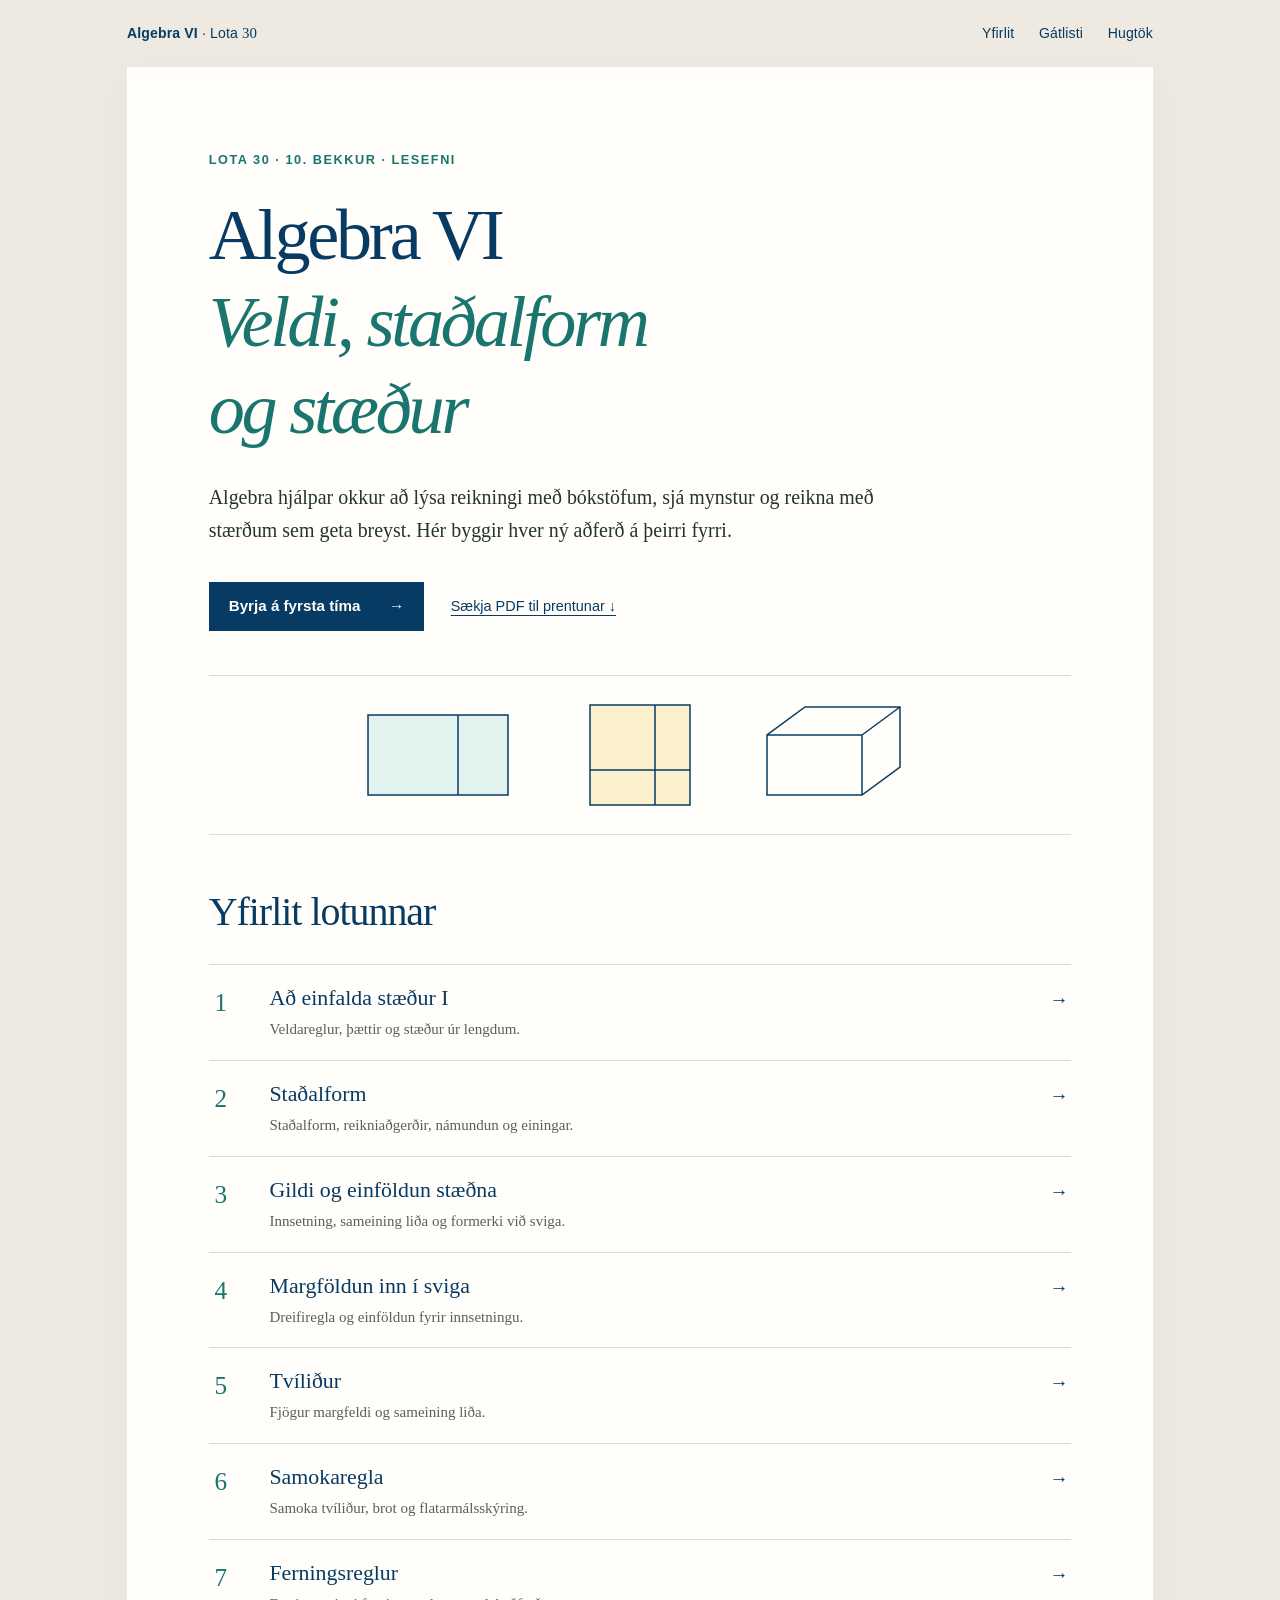
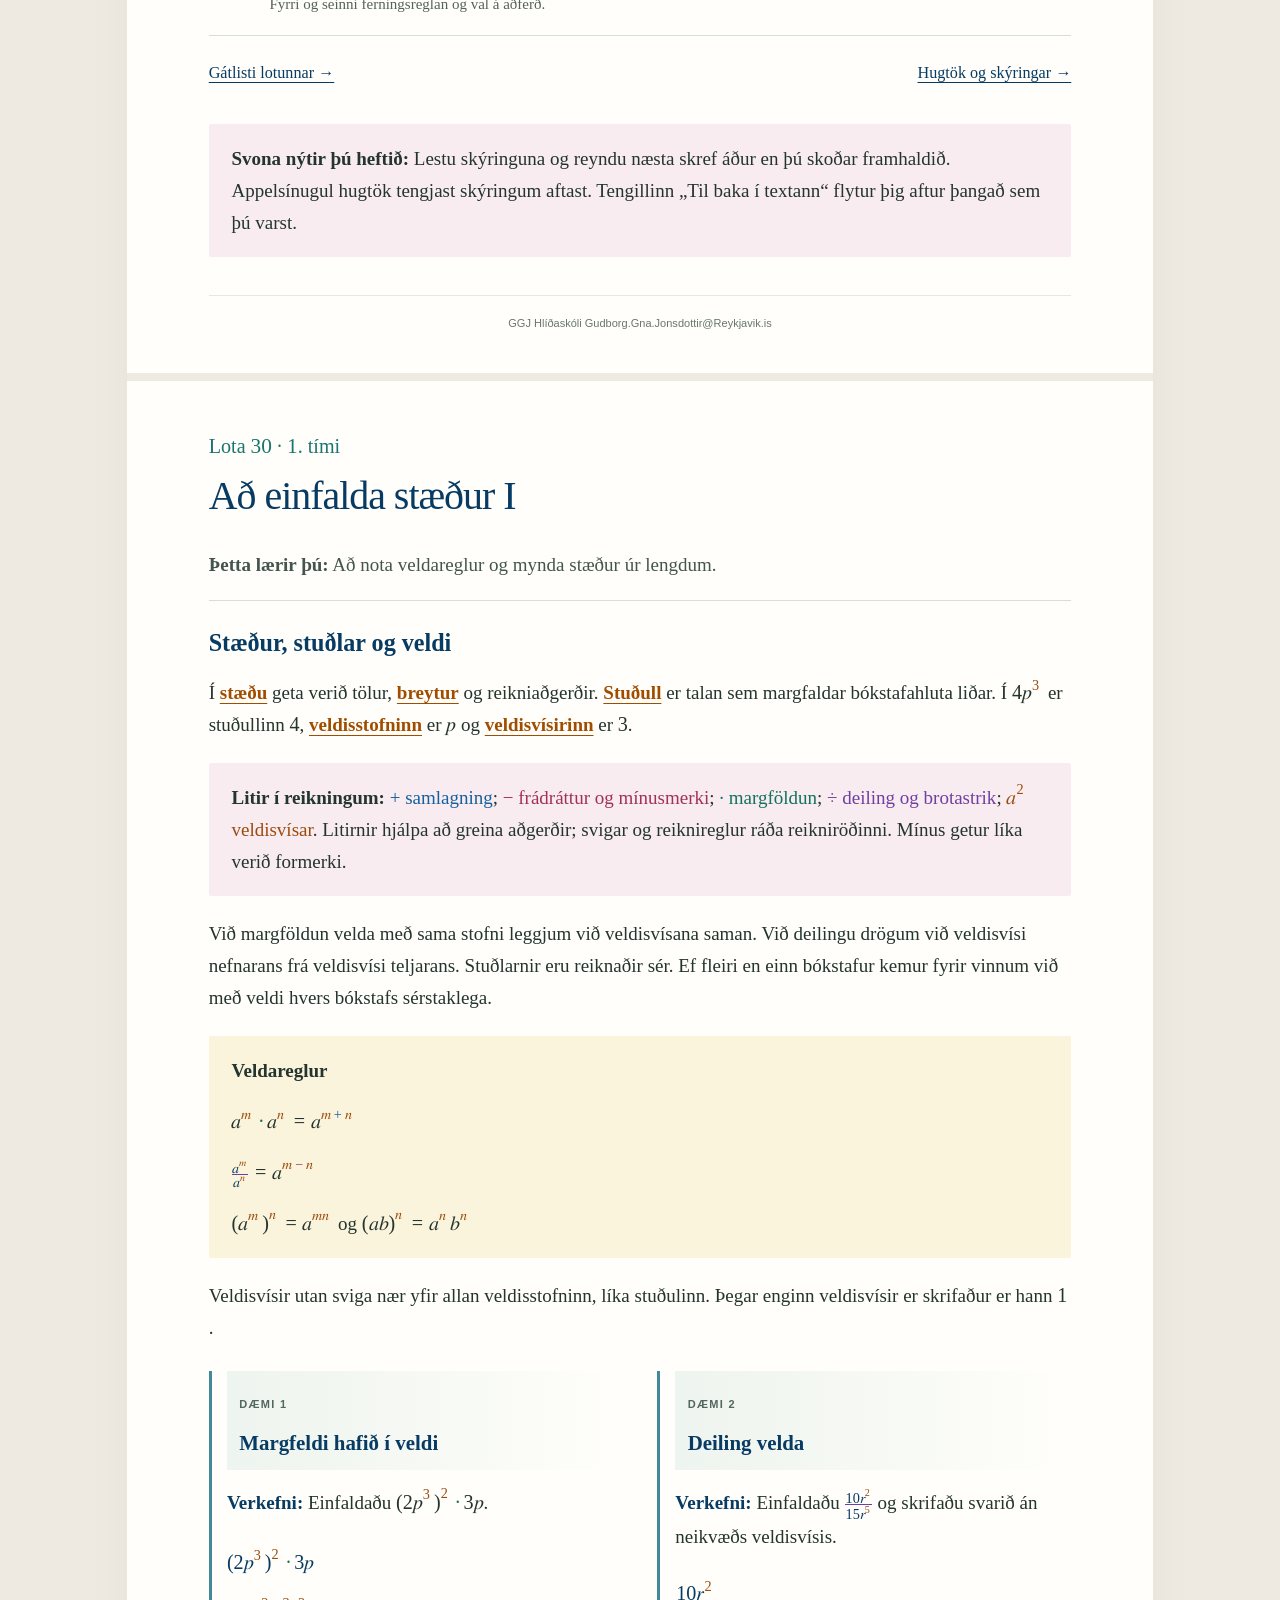
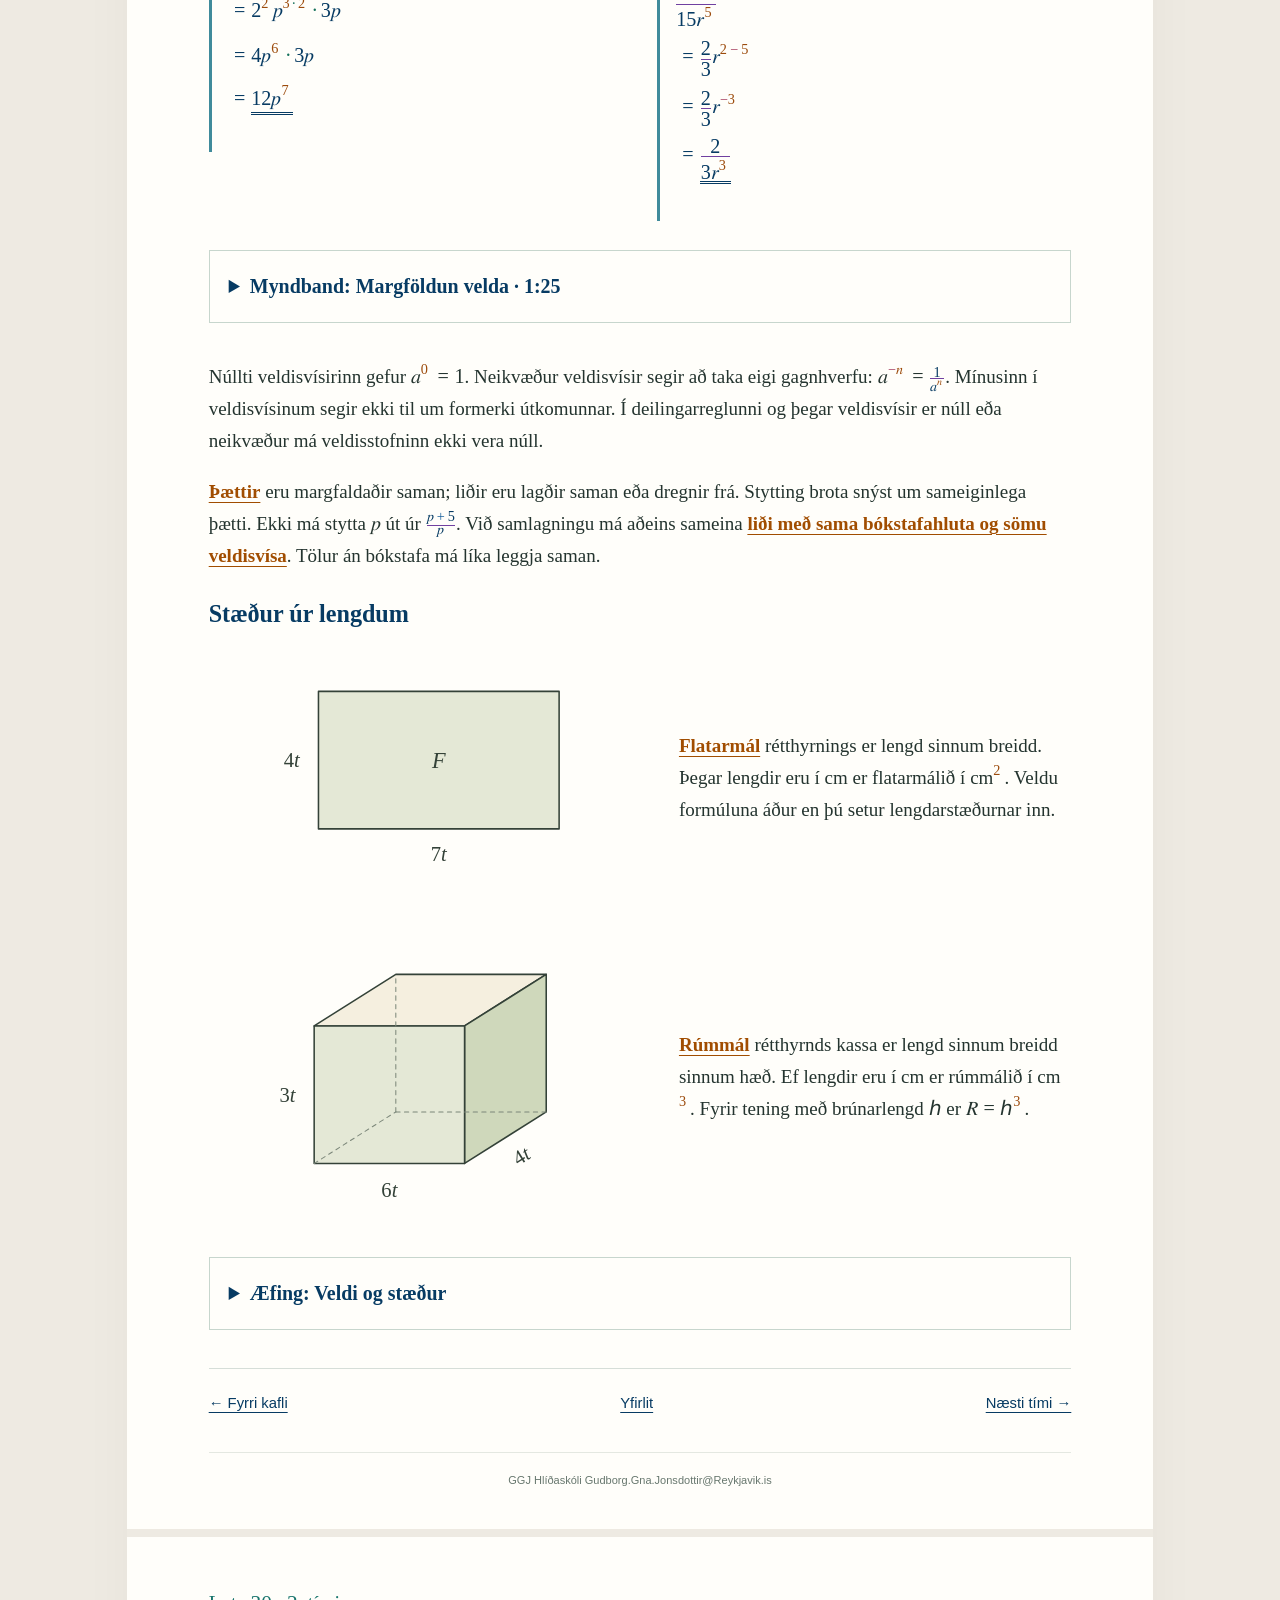
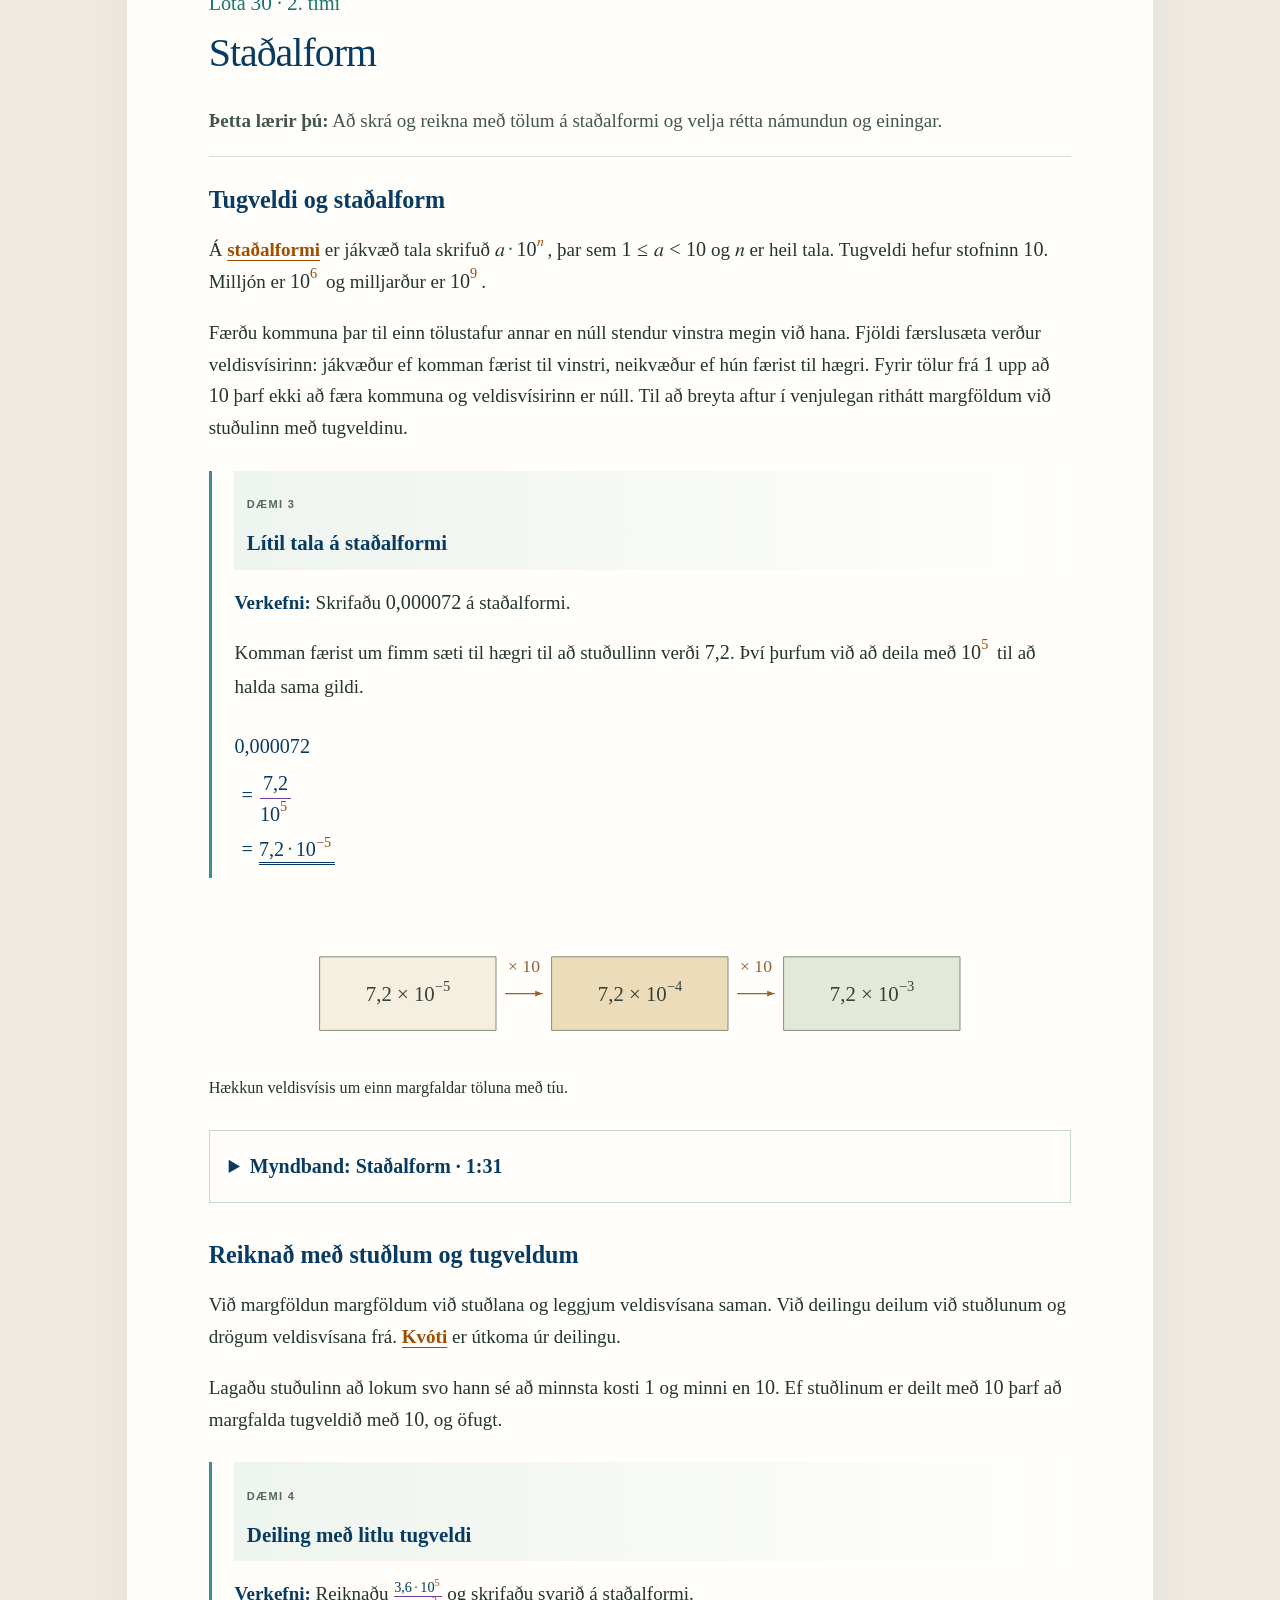
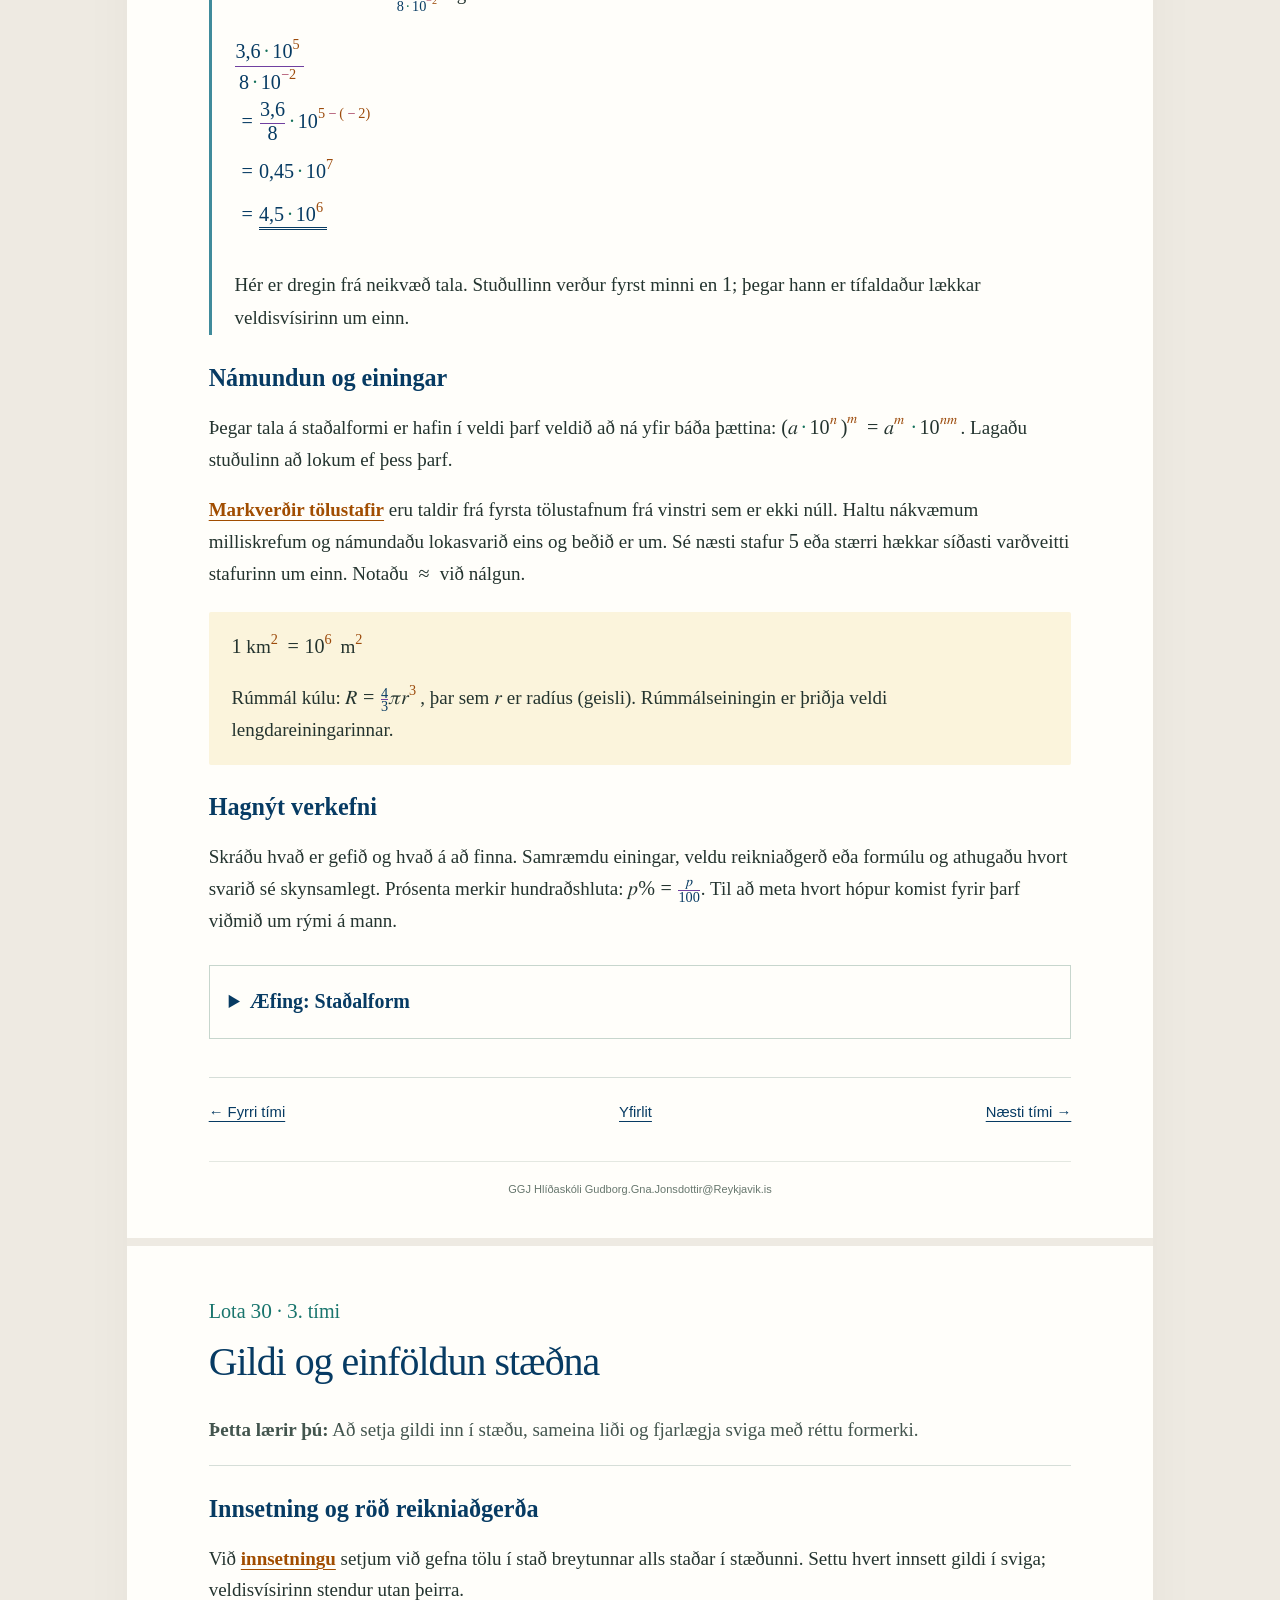
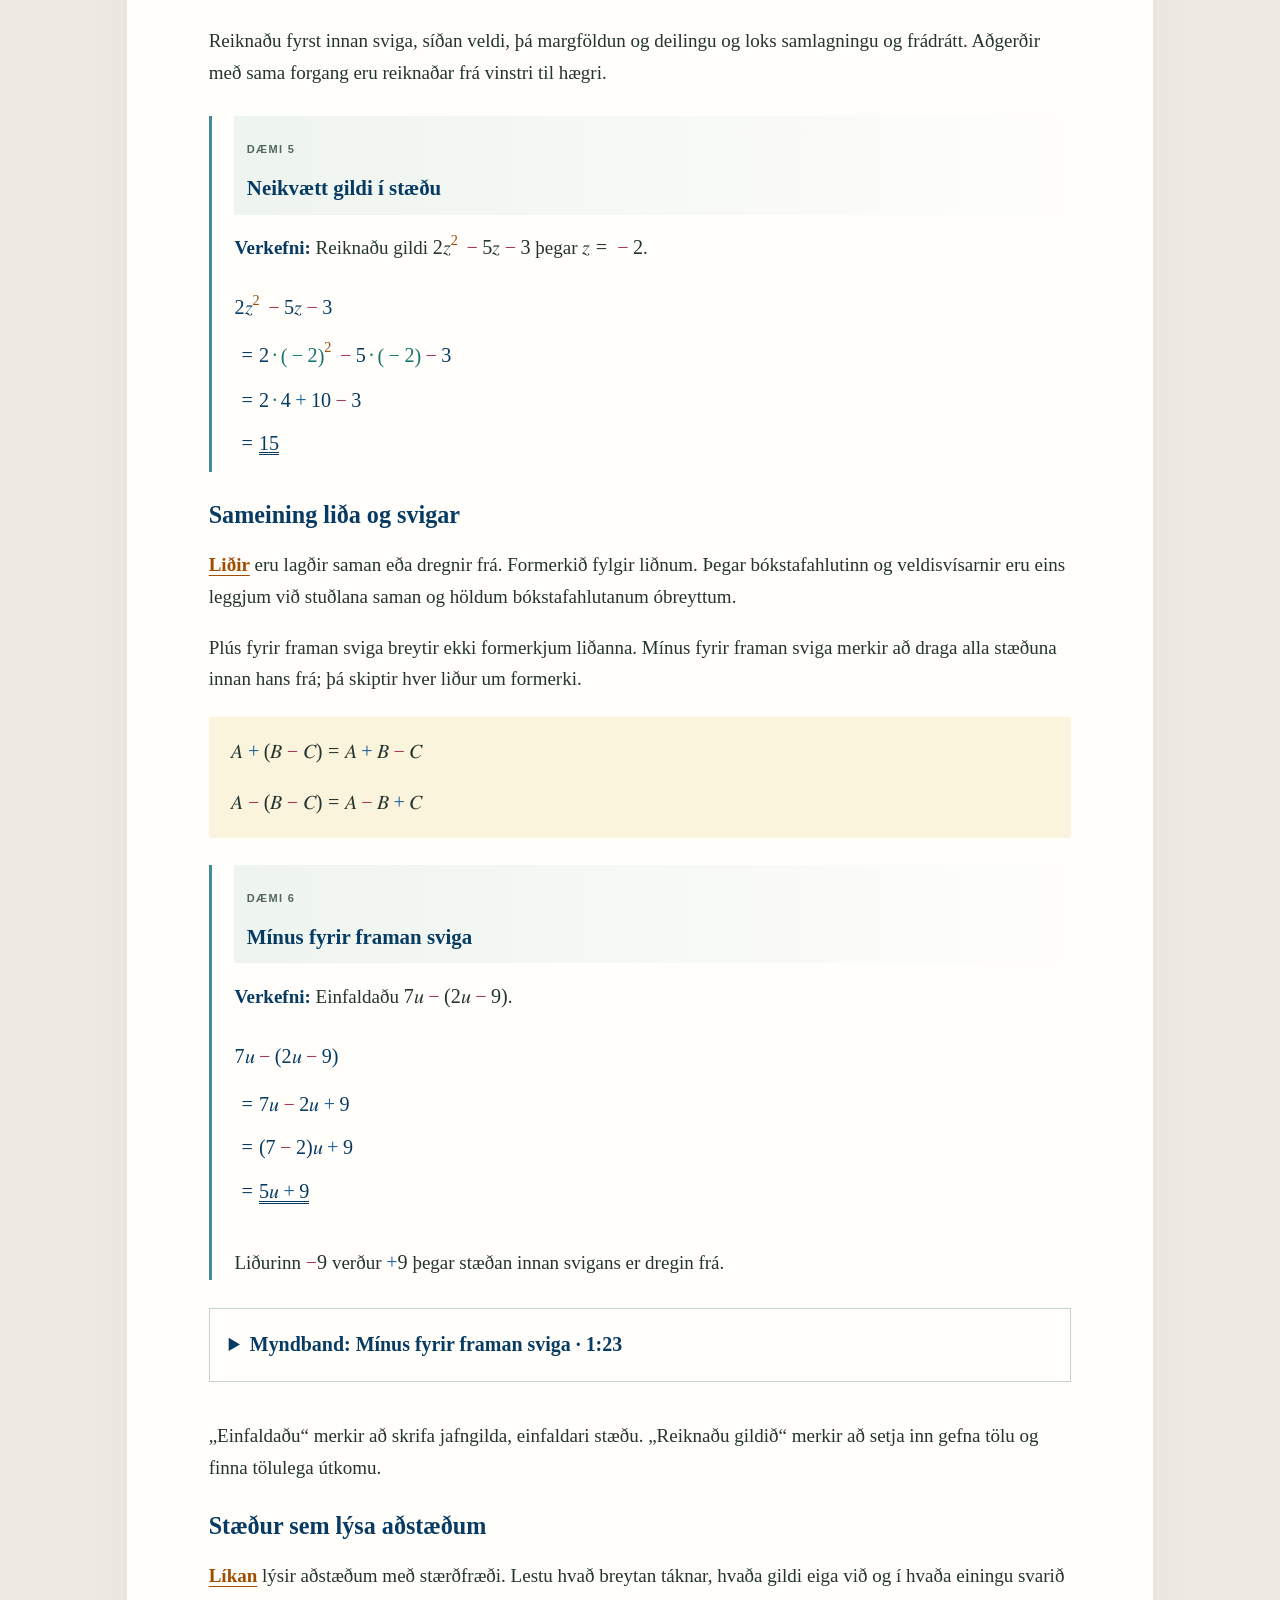
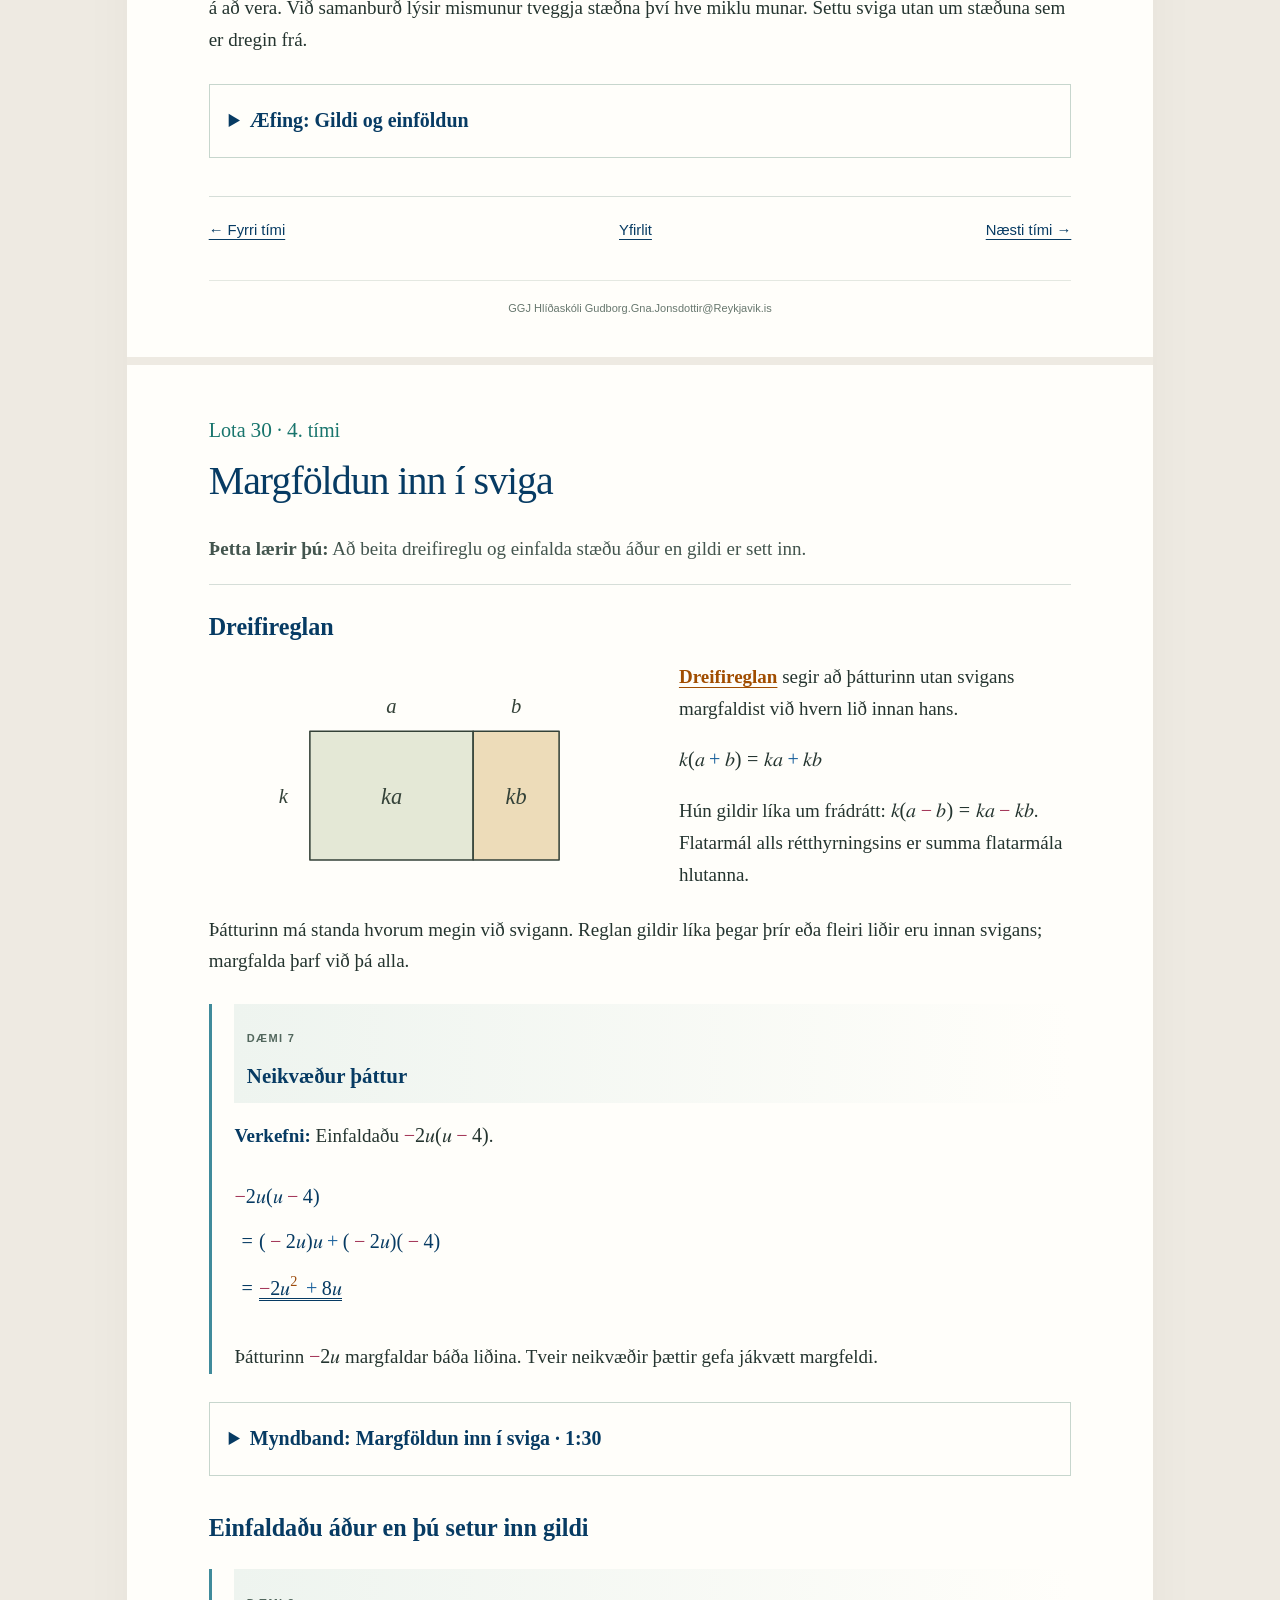
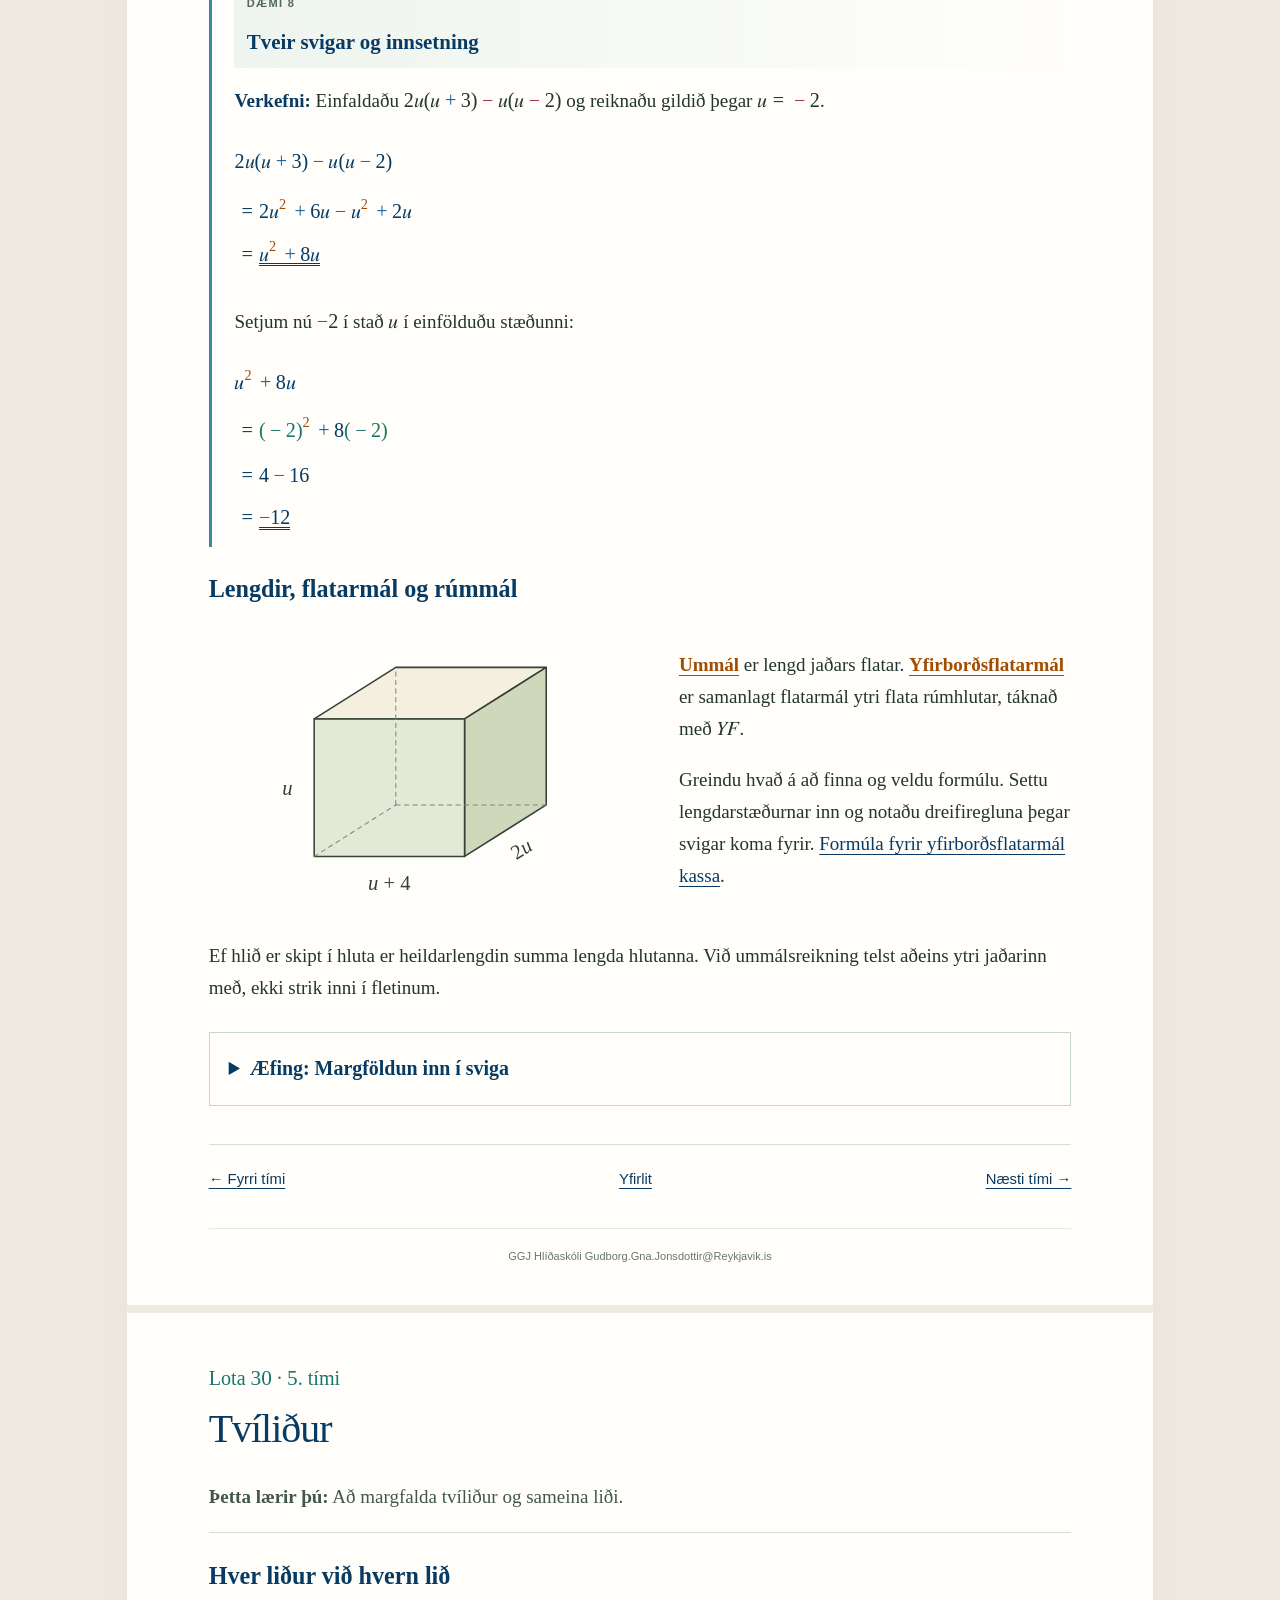
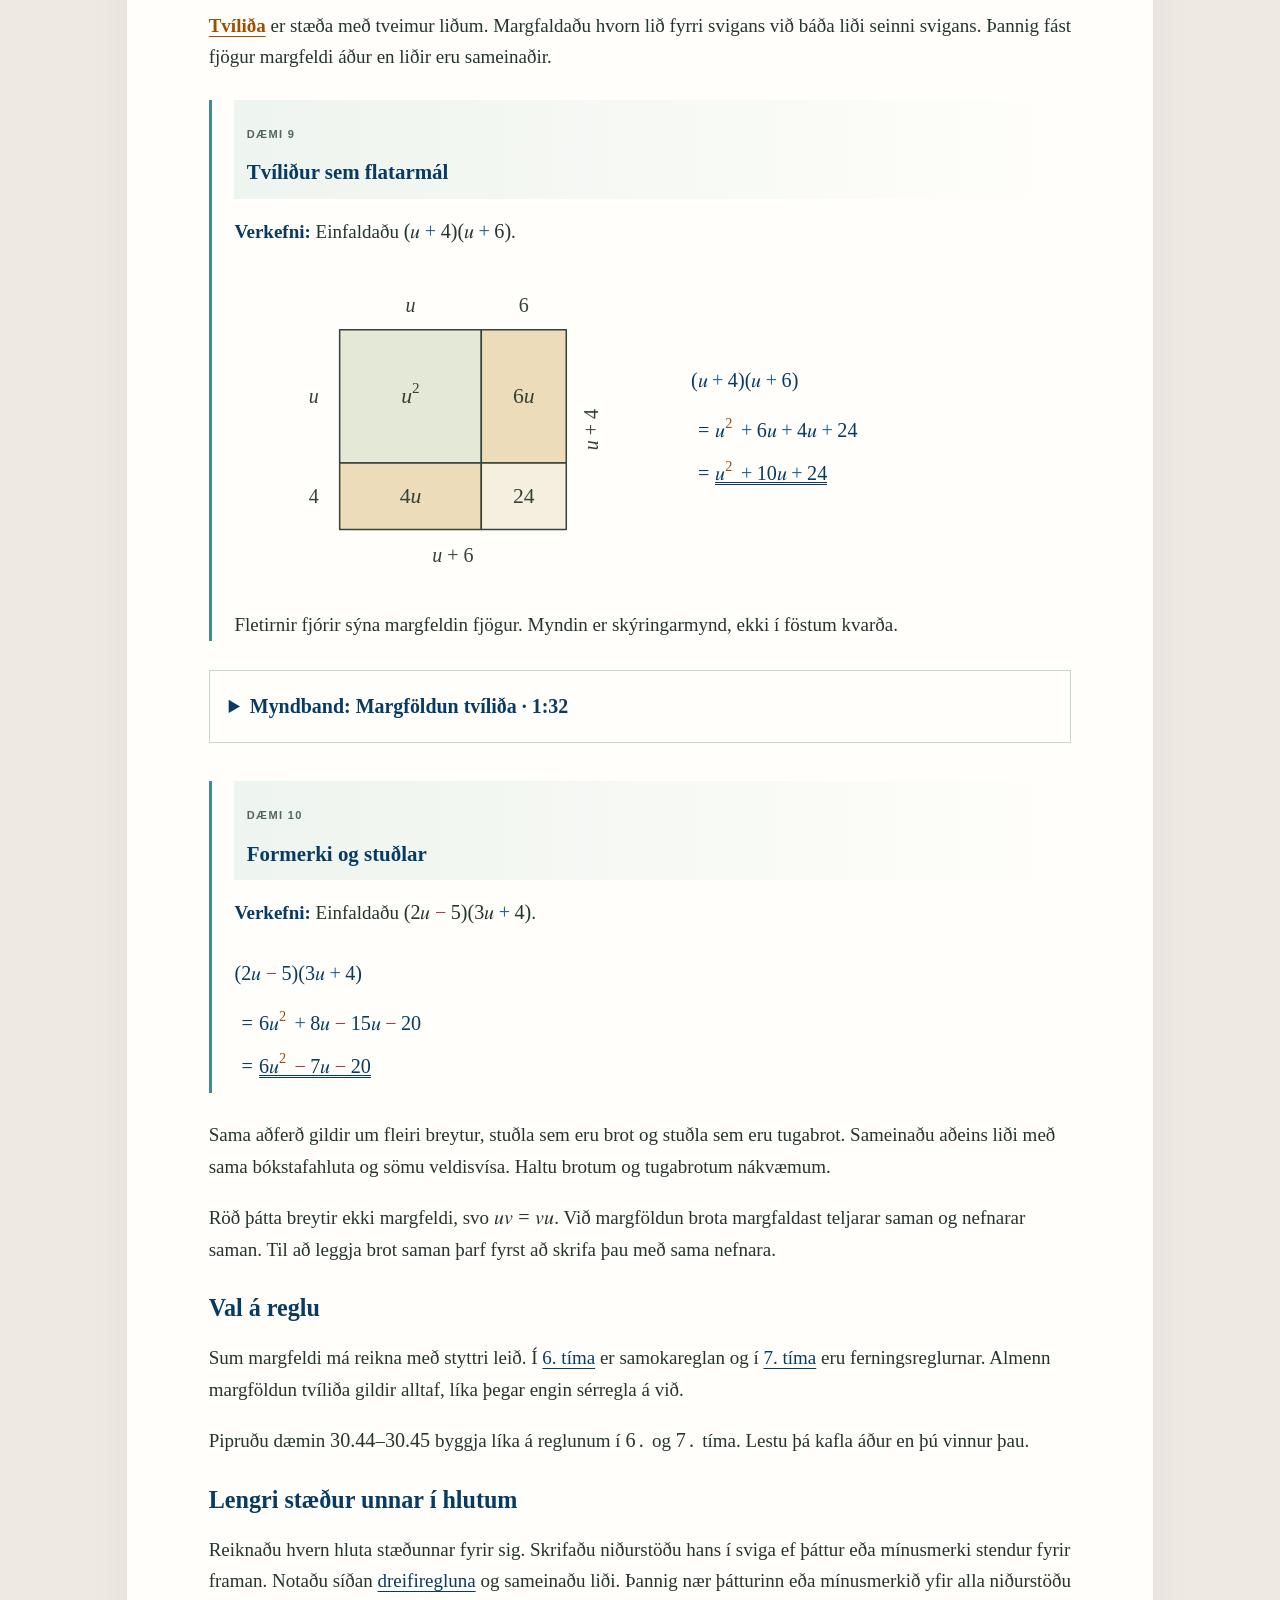
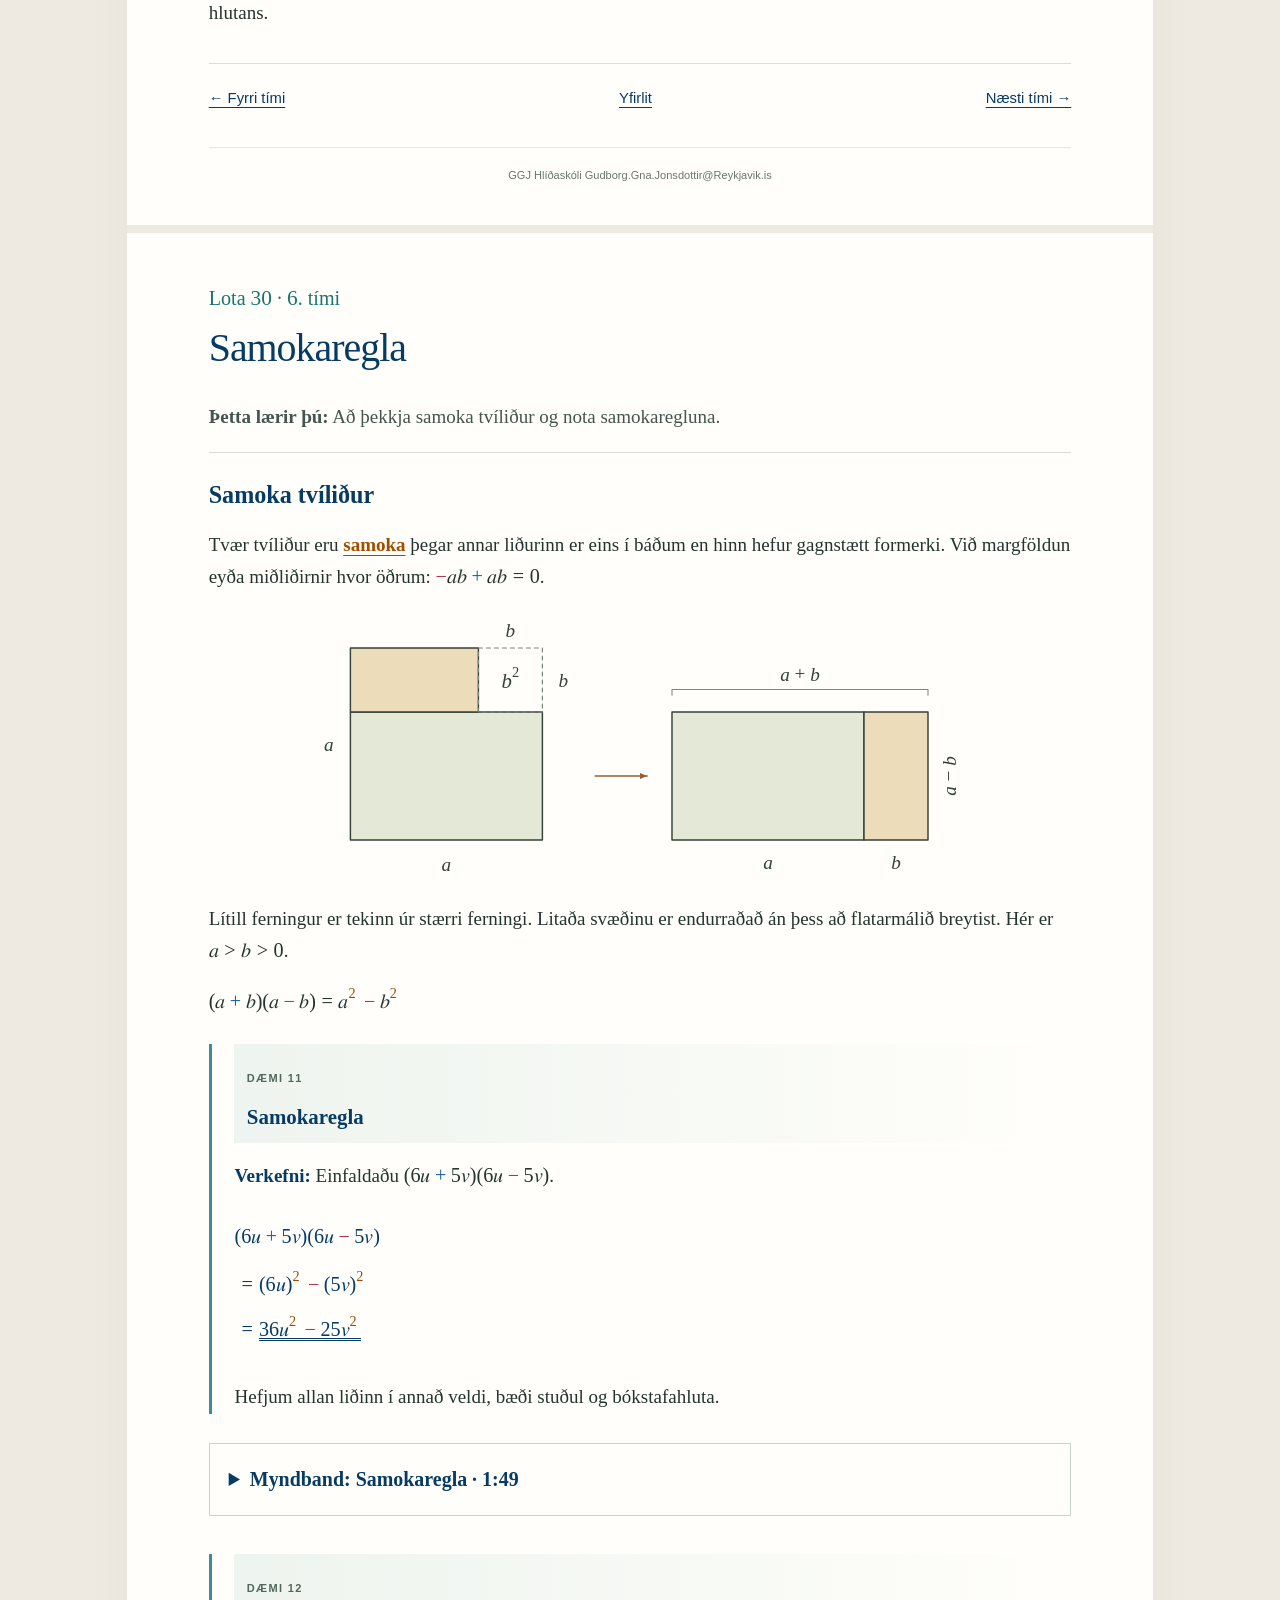
==== commit 247db6a9: "Add lesson 4 distribution practice with optional geometry activities" ====
--- a/index.html
+++ b/index.html
@@ -206,6 +206,7 @@
 .lesson.compact-chapters .example-media .figure-panels svg.l30-diagram{width:80%!important}
 </style><link rel="stylesheet" href="aefingar/timi-2/panel.css">
 <link rel="stylesheet" href="aefingar/timi-3/panel.css">
+<link rel="stylesheet" href="aefingar/timi-4/panel.css">
 </head><body><a class="skip" href="#efni">Fara beint í efnið</a><div class="site-header"><a href="#yfirlit">Algebra VI <span>· Lota <math data-tex="30" xmlns="http://www.w3.org/1998/Math/MathML"><mrow><mn>30</mn></mrow></math></span></a><nav aria-label="Aðalflakk"><a href="#yfirlit">Yfirlit</a><a href="#gatlisti">Gátlisti</a><a href="#hugtok">Hugtök</a></nav></div><main id="efni"><section class="cover" id="yfirlit"><p class="eyebrow">LOTA 30 · 10. BEKKUR · LESEFNI</p><h1>Algebra VI<br/><em>Veldi, staðalform<br/>og stæður</em></h1><p class="lead">Algebra hjálpar okkur að lýsa reikningi með bókstöfum, sjá mynstur og reikna með stærðum sem geta breyst. Hér byggir hver ný aðferð á þeirri fyrri.</p><div class="cover-actions"><a class="button" href="#timi-1">Byrja á fyrsta tíma <span aria-hidden="true">→</span></a><a class="pdf-link" download="" href="lota30-prent.pdf">Sækja PDF til prentunar ↓</a></div><div aria-hidden="true" class="cover-line"><svg viewbox="0 0 580 120"><rect fill="#e1f2ef" height="80" stroke="#073b63" stroke-width="1.5" width="140" x="18" y="20"></rect><path d="M108 20V100" fill="none" stroke="#073b63" stroke-width="1.5"></path><rect fill="#faf0cc" height="100" stroke="#073b63" stroke-width="1.5" width="100" x="240" y="10"></rect><path d="M305 10V110M240 75H340M417 100V40L455 12H550V72L512 100ZM417 40H512V100M512 40L550 12" fill="none" stroke="#073b63" stroke-width="1.5"></path></svg></div><h2>Yfirlit lotunnar</h2><ol class="toc"><li><a href="#timi-1"><span class="toc-number"><math data-tex="1" xmlns="http://www.w3.org/1998/Math/MathML"><mrow><mn>1</mn></mrow></math></span><span><strong>Að einfalda stæður I</strong><small>Veldareglur, þættir og stæður úr lengdum.</small></span><span aria-hidden="true">→</span></a></li><li><a href="#timi-2"><span class="toc-number"><math data-tex="2" xmlns="http://www.w3.org/1998/Math/MathML"><mrow><mn>2</mn></mrow></math></span><span><strong>Staðalform</strong><small>Staðalform, reikniaðgerðir, námundun og einingar.</small></span><span aria-hidden="true">→</span></a></li><li><a href="#timi-3"><span class="toc-number"><math data-tex="3" xmlns="http://www.w3.org/1998/Math/MathML"><mrow><mn>3</mn></mrow></math></span><span><strong>Gildi og einföldun stæðna</strong><small>Innsetning, sameining liða og formerki við sviga.</small></span><span aria-hidden="true">→</span></a></li><li><a href="#timi-4"><span class="toc-number"><math data-tex="4" xmlns="http://www.w3.org/1998/Math/MathML"><mrow><mn>4</mn></mrow></math></span><span><strong>Margföldun inn í sviga</strong><small>Dreifiregla og einföldun fyrir innsetningu.</small></span><span aria-hidden="true">→</span></a></li><li><a href="#timi-5"><span class="toc-number"><math data-tex="5" xmlns="http://www.w3.org/1998/Math/MathML"><mrow><mn>5</mn></mrow></math></span><span><strong>Tvíliður</strong><small>Fjögur margfeldi og sameining liða.</small></span><span aria-hidden="true">→</span></a></li><li><a href="#timi-6"><span class="toc-number"><math data-tex="6" xmlns="http://www.w3.org/1998/Math/MathML"><mrow><mn>6</mn></mrow></math></span><span><strong>Samokaregla</strong><small>Samoka tvíliður, brot og flatarmálsskýring.</small></span><span aria-hidden="true">→</span></a></li><li><a href="#timi-7"><span class="toc-number"><math data-tex="7" xmlns="http://www.w3.org/1998/Math/MathML"><mrow><mn>7</mn></mrow></math></span><span><strong>Ferningsreglur</strong><small>Fyrri og seinni ferningsreglan og val á aðferð.</small></span><span aria-hidden="true">→</span></a></li></ol><div class="toc-bottom"><a href="#gatlisti">Gátlisti lotunnar →</a><a href="#hugtok">Hugtök og skýringar →</a></div><aside class="mundu"><p><strong>Svona nýtir þú heftið:</strong> Lestu skýringuna og reyndu næsta skref áður en þú skoðar framhaldið. Appelsínugul hugtök tengjast skýringum aftast. Tengillinn „Til baka í textann“ flytur þig aftur þangað sem þú varst.</p></aside><p class="watermark">GGJ Hlíðaskóli Gudborg.Gna.Jonsdottir@Reykjavik.is</p></section>
 <section class="lesson compact-chapters" id="timi-1"><p class="lesson-label">Lota <math data-tex="30" xmlns="http://www.w3.org/1998/Math/MathML"><mrow><mn>30</mn></mrow></math> · <math data-tex="1" xmlns="http://www.w3.org/1998/Math/MathML"><mrow><mn>1</mn></mrow></math>. tími</p><h2>Að einfalda stæður I</h2><p class="learning"><strong>Þetta lærir þú:</strong> Að nota veldareglur og mynda stæður úr lengdum.</p><h3>Stæður, stuðlar og veldi</h3><p>Í <a class="term" href="#hugtak-staeda" id="term-staeda-1">stæðu</a> geta verið tölur, <a class="term" href="#hugtak-breyta" id="term-breyta-2">breytur</a> og reikniaðgerðir. <a class="term" href="#hugtak-breyta" id="term-studull-3">Stuðull</a> er talan sem margfaldar bókstafahluta liðar. Í <math data-tex="4p^3" xmlns="http://www.w3.org/1998/Math/MathML"><mrow><mn>4</mn><msup><mi>p</mi><mn class="op-pow" mathcolor="#9c4b0c">3</mn></msup></mrow></math> er stuðullinn <math data-tex="4" xmlns="http://www.w3.org/1998/Math/MathML"><mrow><mn>4</mn></mrow></math>, <a class="term" href="#hugtak-veldisstofn" id="term-veldisstofn-4">veldisstofninn</a> er <math data-tex="p" xmlns="http://www.w3.org/1998/Math/MathML"><mrow><mi>p</mi></mrow></math> og <a class="term" href="#hugtak-veldisvisir" id="term-veldisvisir-5">veldisvísirinn</a> er <math data-tex="3" xmlns="http://www.w3.org/1998/Math/MathML"><mrow><mn>3</mn></mrow></math>.</p><aside class="mundu operation-key"><p><strong>Litir í reikningum:</strong> <span class="op-add">+ samlagning</span>; <span class="op-sub">− frádráttur og mínusmerki</span>; <span class="op-mul">· margföldun</span>; <span class="op-div">÷ deiling og brotastrik</span>; <span class="op-pow"><math data-tex="a^2" xmlns="http://www.w3.org/1998/Math/MathML"><mrow><msup><mi>a</mi><mn class="op-pow" mathcolor="#9c4b0c">2</mn></msup></mrow></math> veldisvísar</span>. Litirnir hjálpa að greina aðgerðir; svigar og reiknireglur ráða reikniröðinni. Mínus getur líka verið formerki.</p></aside><p>Við margföldun velda með sama stofni leggjum við veldisvísana saman. Við deilingu drögum við veldisvísi nefnarans frá veldisvísi teljarans. Stuðlarnir eru reiknaðir sér. Ef fleiri en einn bókstafur kemur fyrir vinnum við með veldi hvers bókstafs sérstaklega.</p><aside class="regla"><strong>Veldareglur</strong><p><math data-tex="a^m\cdot a^n=a^{m+n}" xmlns="http://www.w3.org/1998/Math/MathML"><mrow><msup><mi>a</mi><mi class="op-pow" mathcolor="#9c4b0c">m</mi></msup><mo class="op-mul" mathcolor="#14715b">·</mo><msup><mi>a</mi><mi class="op-pow" mathcolor="#9c4b0c">n</mi></msup><mo>=</mo><msup><mi>a</mi><mrow class="op-pow" mathcolor="#9c4b0c"><mi>m</mi><mo class="op-add" mathcolor="#185f9b">+</mo><mi>n</mi></mrow></msup></mrow></math></p><p><math data-tex="\frac{a^m}{a^n}=a^{m-n}" xmlns="http://www.w3.org/1998/Math/MathML"><mrow><mfrac class="op-div" mathcolor="#7040a0"><mrow class="math-neutral" mathcolor="#073b63"><mrow><msup><mi>a</mi><mi class="op-pow" mathcolor="#9c4b0c">m</mi></msup></mrow></mrow><mrow class="math-neutral" mathcolor="#073b63"><mrow><msup><mi>a</mi><mi class="op-pow" mathcolor="#9c4b0c">n</mi></msup></mrow></mrow></mfrac><mo>=</mo><msup><mi>a</mi><mrow class="op-pow" mathcolor="#9c4b0c"><mi>m</mi><mo class="op-sub" mathcolor="#a13254">−</mo><mi>n</mi></mrow></msup></mrow></math></p><p><math data-tex="(a^m)^n=a^{mn}" xmlns="http://www.w3.org/1998/Math/MathML"><mrow><mo stretchy="false">(</mo><msup><mi>a</mi><mi class="op-pow" mathcolor="#9c4b0c">m</mi></msup><msup><mo stretchy="false">)</mo><mi class="op-pow" mathcolor="#9c4b0c">n</mi></msup><mo>=</mo><msup><mi>a</mi><mrow class="op-pow" mathcolor="#9c4b0c"><mi>m</mi><mi>n</mi></mrow></msup></mrow></math> og <math data-tex="(ab)^n=a^nb^n" xmlns="http://www.w3.org/1998/Math/MathML"><mrow><mo stretchy="false">(</mo><mi>a</mi><mi>b</mi><msup><mo stretchy="false">)</mo><mi class="op-pow" mathcolor="#9c4b0c">n</mi></msup><mo>=</mo><msup><mi>a</mi><mi class="op-pow" mathcolor="#9c4b0c">n</mi></msup><msup><mi>b</mi><mi class="op-pow" mathcolor="#9c4b0c">n</mi></msup></mrow></math></p></aside><p>Veldisvísir utan sviga nær yfir allan veldisstofninn, líka stuðulinn. Þegar enginn veldisvísir er skrifaður er hann <math data-tex="1" xmlns="http://www.w3.org/1998/Math/MathML"><mrow><mn>1</mn></mrow></math>.</p><div class="example-pair"><article class="example lotaCyan" id="daemi-lota30-1"><header><p class="eyebrow">DÆMI 1</p><h4>Margfeldi hafið í veldi</h4></header><p class="example-question"><strong>Verkefni:</strong> Einfaldaðu <math data-tex="(2p^3)^2\cdot3p" xmlns="http://www.w3.org/1998/Math/MathML"><mrow><mo stretchy="false">(</mo><mn>2</mn><msup><mi>p</mi><mn class="op-pow" mathcolor="#9c4b0c">3</mn></msup><msup><mo stretchy="false">)</mo><mn class="op-pow" mathcolor="#9c4b0c">2</mn></msup><mo class="op-mul" mathcolor="#14715b">·</mo><mn>3</mn><mi>p</mi></mrow></math>.</p><div class="calculation"><div class="math-line"><math data-tex="(2p^3)^2\cdot3p" displaystyle="true" xmlns="http://www.w3.org/1998/Math/MathML"><mrow><mo stretchy="false">(</mo><mn>2</mn><msup><mi>p</mi><mn class="op-pow" mathcolor="#9c4b0c">3</mn></msup><msup><mo stretchy="false">)</mo><mn class="op-pow" mathcolor="#9c4b0c">2</mn></msup><mo class="op-mul" mathcolor="#14715b">·</mo><mn>3</mn><mi>p</mi></mrow></math></div><div class="math-line"><math data-tex="=2^2p^{3\cdot2}\cdot3p" displaystyle="true" xmlns="http://www.w3.org/1998/Math/MathML"><mtable class="equation-grid"><mtr><mtd class="eq-left"><mrow></mrow></mtd><mtd class="eq-sign"><mrow><mo lspace="0em" rspace="0em">=</mo></mrow></mtd><mtd class="eq-right"><mrow><msup><mn>2</mn><mn class="op-pow" mathcolor="#9c4b0c">2</mn></msup><msup><mi>p</mi><mrow class="op-pow" mathcolor="#9c4b0c"><mn>3</mn><mo class="op-mul" mathcolor="#14715b">·</mo><mn>2</mn></mrow></msup><mo class="op-mul" mathcolor="#14715b">·</mo><mn>3</mn><mi>p</mi></mrow></mtd></mtr></mtable></math></div><div class="math-line"><math data-tex="=4p^6\cdot3p" displaystyle="true" xmlns="http://www.w3.org/1998/Math/MathML"><mtable class="equation-grid"><mtr><mtd class="eq-left"><mrow></mrow></mtd><mtd class="eq-sign"><mrow><mo lspace="0em" rspace="0em">=</mo></mrow></mtd><mtd class="eq-right"><mrow><mn>4</mn><msup><mi>p</mi><mn class="op-pow" mathcolor="#9c4b0c">6</mn></msup><mo class="op-mul" mathcolor="#14715b">·</mo><mn>3</mn><mi>p</mi></mrow></mtd></mtr></mtable></math></div><div class="math-line"><math data-tex="=12p^7" displaystyle="true" xmlns="http://www.w3.org/1998/Math/MathML"><mtable class="equation-grid"><mtr><mtd class="eq-left"><mrow></mrow></mtd><mtd class="eq-sign"><mrow><mo lspace="0em" rspace="0em">=</mo></mrow></mtd><mtd class="eq-right"><mrow><mrow class="final-answer"><mn>12</mn><msup><mi>p</mi><mn class="op-pow" mathcolor="#9c4b0c">7</mn></msup></mrow></mrow></mtd></mtr></mtable></math></div></div></article><article class="example lotaCyan" id="daemi-lota30-2"><header><p class="eyebrow">DÆMI 2</p><h4>Deiling velda</h4></header><p class="example-question"><strong>Verkefni:</strong> Einfaldaðu <math data-tex="\frac{10r^2}{15r^5}" xmlns="http://www.w3.org/1998/Math/MathML"><mrow><mfrac class="op-div" mathcolor="#7040a0"><mrow class="math-neutral" mathcolor="#073b63"><mrow><mn>10</mn><msup><mi>r</mi><mn class="op-pow" mathcolor="#9c4b0c">2</mn></msup></mrow></mrow><mrow class="math-neutral" mathcolor="#073b63"><mrow><mn>15</mn><msup><mi>r</mi><mn class="op-pow" mathcolor="#9c4b0c">5</mn></msup></mrow></mrow></mfrac></mrow></math> og skrifaðu svarið án neikvæðs veldisvísis.</p><div class="calculation"><div class="math-line"><math data-tex="\frac{10r^2}{15r^5}" displaystyle="true" xmlns="http://www.w3.org/1998/Math/MathML"><mrow><mfrac class="op-div" mathcolor="#7040a0"><mrow class="math-neutral" mathcolor="#073b63"><mrow><mn>10</mn><msup><mi>r</mi><mn class="op-pow" mathcolor="#9c4b0c">2</mn></msup></mrow></mrow><mrow class="math-neutral" mathcolor="#073b63"><mrow><mn>15</mn><msup><mi>r</mi><mn class="op-pow" mathcolor="#9c4b0c">5</mn></msup></mrow></mrow></mfrac></mrow></math></div><div class="math-line"><math data-tex="=\frac23r^{2-5}" displaystyle="true" xmlns="http://www.w3.org/1998/Math/MathML"><mtable class="equation-grid"><mtr><mtd class="eq-left"><mrow></mrow></mtd><mtd class="eq-sign"><mrow><mo lspace="0em" rspace="0em">=</mo></mrow></mtd><mtd class="eq-right"><mrow><mfrac class="op-div" mathcolor="#7040a0"><mrow class="math-neutral" mathcolor="#073b63"><mn>2</mn></mrow><mrow class="math-neutral" mathcolor="#073b63"><mn>3</mn></mrow></mfrac><msup><mi>r</mi><mrow class="op-pow" mathcolor="#9c4b0c"><mn>2</mn><mo class="op-sub" mathcolor="#a13254">−</mo><mn>5</mn></mrow></msup></mrow></mtd></mtr></mtable></math></div><div class="math-line"><math data-tex="=\frac23r^{-3}" displaystyle="true" xmlns="http://www.w3.org/1998/Math/MathML"><mtable class="equation-grid"><mtr><mtd class="eq-left"><mrow></mrow></mtd><mtd class="eq-sign"><mrow><mo lspace="0em" rspace="0em">=</mo></mrow></mtd><mtd class="eq-right"><mrow><mfrac class="op-div" mathcolor="#7040a0"><mrow class="math-neutral" mathcolor="#073b63"><mn>2</mn></mrow><mrow class="math-neutral" mathcolor="#073b63"><mn>3</mn></mrow></mfrac><msup><mi>r</mi><mrow class="op-pow" mathcolor="#9c4b0c"><mo class="op-sub" mathcolor="#a13254">−</mo><mn>3</mn></mrow></msup></mrow></mtd></mtr></mtable></math></div><div class="math-line"><math data-tex="=\frac{2}{3r^3}" displaystyle="true" xmlns="http://www.w3.org/1998/Math/MathML"><mtable class="equation-grid"><mtr><mtd class="eq-left"><mrow></mrow></mtd><mtd class="eq-sign"><mrow><mo lspace="0em" rspace="0em">=</mo></mrow></mtd><mtd class="eq-right"><mrow><mrow class="final-answer"><mfrac class="op-div" mathcolor="#7040a0"><mrow class="math-neutral" mathcolor="#073b63"><mrow><mn>2</mn></mrow></mrow><mrow class="math-neutral" mathcolor="#073b63"><mrow><mn>3</mn><msup><mi>r</mi><mn class="op-pow" mathcolor="#9c4b0c">3</mn></msup></mrow></mrow></mfrac></mrow></mrow></mtd></mtr></mtable></math></div></div></article></div><details class="reference-panel web-only lesson-video" id="myndband-lota30-1"><summary id="myndband-lota30-1-titill">Myndband: Margföldun velda · 1:25</summary><video aria-labelledby="myndband-lota30-1-titill" controls="" height="720" playsinline="" preload="none" style="display:block;width:100%;height:auto;margin:1rem 0" width="1280"><source src="myndbond/lota30_01_veldareglur.mp4" type="video/mp4"/><a href="myndbond/lota30_01_veldareglur.mp4">Opna myndbandið</a></video><p class="ref-intro"><a href="myndbond/lota30_01_veldareglur.mp4" rel="noopener" target="_blank">Opna myndband í sér glugga (MP4)</a></p></details><p>Núllti veldisvísirinn gefur <math data-tex="a^0=1" xmlns="http://www.w3.org/1998/Math/MathML"><mrow><msup><mi>a</mi><mn class="op-pow" mathcolor="#9c4b0c">0</mn></msup><mo>=</mo><mn>1</mn></mrow></math>. Neikvæður veldisvísir segir að taka eigi gagnhverfu: <math data-tex="a^{-n}=\frac{1}{a^n}" xmlns="http://www.w3.org/1998/Math/MathML"><mrow><msup><mi>a</mi><mrow class="op-pow" mathcolor="#9c4b0c"><mo class="op-sub" mathcolor="#a13254">−</mo><mi>n</mi></mrow></msup><mo>=</mo><mfrac class="op-div" mathcolor="#7040a0"><mrow class="math-neutral" mathcolor="#073b63"><mrow><mn>1</mn></mrow></mrow><mrow class="math-neutral" mathcolor="#073b63"><mrow><msup><mi>a</mi><mi class="op-pow" mathcolor="#9c4b0c">n</mi></msup></mrow></mrow></mfrac></mrow></math>. Mínusinn í veldisvísinum segir ekki til um formerki útkomunnar. Í deilingarreglunni og þegar veldisvísir er núll eða neikvæður má veldisstofninn ekki vera núll.</p><p><a class="term" href="#hugtak-thattur" id="term-thattur-7">Þættir</a> eru margfaldaðir saman; liðir eru lagðir saman eða dregnir frá. Stytting brota snýst um sameiginlega þætti. Ekki má stytta <math data-tex="p" xmlns="http://www.w3.org/1998/Math/MathML"><mrow><mi>p</mi></mrow></math> út úr <math data-tex="\frac{p+5}{p}" xmlns="http://www.w3.org/1998/Math/MathML"><mrow><mfrac class="op-div" mathcolor="#7040a0"><mrow class="math-neutral" mathcolor="#073b63"><mrow><mi>p</mi><mo class="op-add" mathcolor="#185f9b">+</mo><mn>5</mn></mrow></mrow><mrow class="math-neutral" mathcolor="#073b63"><mrow><mi>p</mi></mrow></mrow></mfrac></mrow></math>. Við samlagningu má aðeins sameina <a class="term" href="#hugtak-samkynja" id="term-samkynja-6">liði með sama bókstafahluta og sömu veldisvísa</a>. Tölur án bókstafa má líka leggja saman.</p><h3>Stæður úr lengdum</h3><div class="example-media print-keep"><figure class="concept-figure figure-1"><div class="figure-panels"><svg aria-labelledby="l30-clean-1-title" class="l30-diagram" height="280" role="img" style="--l30-size:420px;font-family:Cambria,Georgia,serif" viewbox="0 0 420 280" width="420" xmlns="http://www.w3.org/2000/svg"><title id="l30-clean-1-title">Rétthyrningur með hliðar 7t og 4t. Flatarmálið er táknað með F.</title><path d="M75 40h280v160h-280Z" fill="#E4E8D6" stroke="#344238" stroke-linecap="round" stroke-linejoin="round" stroke-width="1.8"></path><text dominant-baseline="central" fill="#344238" font-size="26" text-anchor="middle" x="215" y="120"><tspan font-style="italic">F</tspan></text><text dominant-baseline="central" fill="#344238" font-size="24" text-anchor="middle" x="215" y="229">7<tspan font-style="italic">t</tspan></text><text dominant-baseline="central" fill="#344238" font-size="24" text-anchor="middle" x="44" y="120">4<tspan font-style="italic">t</tspan></text></svg></div></figure><div class="media-copy"><p><a class="term" href="#hugtak-flatarmal" id="term-flatarmal-8">Flatarmál</a> rétthyrnings er lengd sinnum breidd. Þegar lengdir eru í cm er flatarmálið í cm<math data-tex="^2" xmlns="http://www.w3.org/1998/Math/MathML"><mrow><msup><mi></mi><mn class="op-pow" mathcolor="#9c4b0c">2</mn></msup></mrow></math>. Veldu formúluna áður en þú setur lengdarstæðurnar inn.</p></div></div><div class="example-media print-keep"><figure class="concept-figure figure-2"><div class="figure-panels"><svg aria-labelledby="l30-clean-2-title" class="l30-diagram" height="320" role="img" style="--l30-size:420px;font-family:Cambria,Georgia,serif" viewbox="0 0 420 320" width="420" xmlns="http://www.w3.org/2000/svg"><title id="l30-clean-2-title">Rétthyrndur kassi með brúnir 6t, 4t og 3t.</title><path d="M70 100L165 40L340 40L245 100Z" fill="#F5EFDF" stroke="#344238" stroke-linecap="round" stroke-linejoin="round" stroke-width="1.8"></path><path d="M245 100L340 40L340 200L245 260Z" fill="#CFD8BB" stroke="#344238" stroke-linecap="round" stroke-linejoin="round" stroke-width="1.8"></path><path d="M70 100h175v160h-175Z" fill="#E4E8D6" stroke="#344238" stroke-linecap="round" stroke-linejoin="round" stroke-width="1.8"></path><path d="M70 260L165 200" fill="none" stroke="#7D887B" stroke-dasharray="5 5" stroke-linecap="round" stroke-linejoin="round" stroke-width="1.2"></path><path d="M165 200L165 40" fill="none" stroke="#7D887B" stroke-dasharray="5 5" stroke-linecap="round" stroke-linejoin="round" stroke-width="1.2"></path><path d="M165 200L340 200" fill="none" stroke="#7D887B" stroke-dasharray="5 5" stroke-linecap="round" stroke-linejoin="round" stroke-width="1.2"></path><text dominant-baseline="central" fill="#344238" font-size="24" text-anchor="middle" x="157.5" y="291">6<tspan font-style="italic">t</tspan></text><text dominant-baseline="central" fill="#344238" font-size="24" text-anchor="middle" x="39" y="180">3<tspan font-style="italic">t</tspan></text><text dominant-baseline="central" fill="#344238" font-size="24" text-anchor="middle" transform="rotate(-32 311 251)" x="311" y="251">4<tspan font-style="italic">t</tspan></text></svg></div></figure><div class="media-copy"><p><a class="term" href="#hugtak-rummal" id="term-rummal-9">Rúmmál</a> rétthyrnds kassa er lengd sinnum breidd sinnum hæð. Ef lengdir eru í cm er rúmmálið í cm<math data-tex="^3" xmlns="http://www.w3.org/1998/Math/MathML"><mrow><msup><mi></mi><mn class="op-pow" mathcolor="#9c4b0c">3</mn></msup></mrow></math>. Fyrir tening með brúnarlengd <math data-tex="h" xmlns="http://www.w3.org/1998/Math/MathML"><mrow><mi>h</mi></mrow></math> er <math data-tex="R=h^3" xmlns="http://www.w3.org/1998/Math/MathML"><mrow><mi>R</mi><mo>=</mo><msup><mi>h</mi><mn class="op-pow" mathcolor="#9c4b0c">3</mn></msup></mrow></math>.</p></div></div>
 <details class="reference-panel web-only lesson-exercise" id="aefing-timi-1" data-ggj-exercise>
@@ -231,7 +232,14 @@
 <iframe id="aefing-timi-3-frame" title="Gildi og einföldun" data-src="aefingar/timi-3/" loading="lazy"></iframe>
 </details>
 <nav aria-label="Flakk milli kafla" class="lesson-nav"><a href="#timi-2">← Fyrri tími</a><a href="#yfirlit">Yfirlit</a><a href="#timi-4">Næsti tími →</a></nav><p class="watermark">GGJ Hlíðaskóli Gudborg.Gna.Jonsdottir@Reykjavik.is</p></section>
-<section class="lesson compact-chapters" id="timi-4"><p class="lesson-label">Lota <math data-tex="30" xmlns="http://www.w3.org/1998/Math/MathML"><mrow><mn>30</mn></mrow></math> · <math data-tex="4" xmlns="http://www.w3.org/1998/Math/MathML"><mrow><mn>4</mn></mrow></math>. tími</p><h2>Margföldun inn í sviga</h2><p class="learning"><strong>Þetta lærir þú:</strong> Að beita dreifireglu og einfalda stæðu áður en gildi er sett inn.</p><h3>Dreifireglan</h3><div class="example-media print-keep"><figure class="concept-figure figure-4"><div class="figure-panels"><svg aria-labelledby="l30-clean-4-title" class="l30-diagram" height="245" role="img" style="--l30-size:420px;font-family:Cambria,Georgia,serif" viewbox="0 0 420 245" width="420" xmlns="http://www.w3.org/2000/svg"><title id="l30-clean-4-title">Rétthyrningur með hæð k og breidd a+b skiptist í fleti með flatarmál ka og kb.</title><path d="M65 70h190v150h-190Z" fill="#E4E8D6" stroke="#344238" stroke-linecap="round" stroke-linejoin="round" stroke-width="1.8"></path><path d="M255 70h100v150h-100Z" fill="#EDDCB9" stroke="#344238" stroke-linecap="round" stroke-linejoin="round" stroke-width="1.8"></path><text dominant-baseline="central" fill="#344238" font-size="24" text-anchor="middle" x="160" y="41"><tspan font-style="italic">a</tspan></text><text dominant-baseline="central" fill="#344238" font-size="24" text-anchor="middle" x="305" y="41"><tspan font-style="italic">b</tspan></text><text dominant-baseline="central" fill="#344238" font-size="24" text-anchor="middle" x="34" y="145"><tspan font-style="italic">k</tspan></text><text dominant-baseline="central" fill="#344238" font-size="26" text-anchor="middle" x="160" y="145"><tspan font-style="italic">ka</tspan></text><text dominant-baseline="central" fill="#344238" font-size="26" text-anchor="middle" x="305" y="145"><tspan font-style="italic">kb</tspan></text></svg></div></figure><div class="media-copy"><p><a class="term" href="#hugtak-dreifiregla" id="term-dreifiregla-15">Dreifireglan</a> segir að þátturinn utan svigans margfaldist við hvern lið innan hans.</p><p><math data-tex="k(a+b)=ka+kb" xmlns="http://www.w3.org/1998/Math/MathML"><mrow><mi>k</mi><mo stretchy="false">(</mo><mi>a</mi><mo class="op-add" mathcolor="#185f9b">+</mo><mi>b</mi><mo stretchy="false">)</mo><mo>=</mo><mi>k</mi><mi>a</mi><mo class="op-add" mathcolor="#185f9b">+</mo><mi>k</mi><mi>b</mi></mrow></math></p><p>Hún gildir líka um frádrátt: <math data-tex="k(a-b)=ka-kb" xmlns="http://www.w3.org/1998/Math/MathML"><mrow><mi>k</mi><mo stretchy="false">(</mo><mi>a</mi><mo class="op-sub" mathcolor="#a13254">−</mo><mi>b</mi><mo stretchy="false">)</mo><mo>=</mo><mi>k</mi><mi>a</mi><mo class="op-sub" mathcolor="#a13254">−</mo><mi>k</mi><mi>b</mi></mrow></math>. Flatarmál alls rétthyrningsins er summa flatarmála hlutanna.</p></div></div><p>Þátturinn má standa hvorum megin við svigann. Reglan gildir líka þegar þrír eða fleiri liðir eru innan svigans; margfalda þarf við þá alla.</p><article class="example lotaCyan" id="daemi-lota30-7"><header><p class="eyebrow">DÆMI 7</p><h4>Neikvæður þáttur</h4></header><p class="example-question"><strong>Verkefni:</strong> Einfaldaðu <math data-tex="-2u(u-4)" xmlns="http://www.w3.org/1998/Math/MathML"><mrow><mo class="op-sub" mathcolor="#a13254">−</mo><mn>2</mn><mi>u</mi><mo stretchy="false">(</mo><mi>u</mi><mo class="op-sub" mathcolor="#a13254">−</mo><mn>4</mn><mo stretchy="false">)</mo></mrow></math>.</p><div class="calculation"><div class="math-line"><math data-tex="-2u(u-4)" displaystyle="true" xmlns="http://www.w3.org/1998/Math/MathML"><mrow><mo class="op-sub" mathcolor="#a13254">−</mo><mn>2</mn><mi>u</mi><mo stretchy="false">(</mo><mi>u</mi><mo class="op-sub" mathcolor="#a13254">−</mo><mn>4</mn><mo stretchy="false">)</mo></mrow></math></div><div class="math-line"><math data-tex="=(-2u)u+(-2u)(-4)" displaystyle="true" xmlns="http://www.w3.org/1998/Math/MathML"><mtable class="equation-grid"><mtr><mtd class="eq-left"><mrow></mrow></mtd><mtd class="eq-sign"><mrow><mo lspace="0em" rspace="0em">=</mo></mrow></mtd><mtd class="eq-right"><mrow><mo stretchy="false">(</mo><mo class="op-sub" mathcolor="#a13254">−</mo><mn>2</mn><mi>u</mi><mo stretchy="false">)</mo><mi>u</mi><mo class="op-add" mathcolor="#185f9b">+</mo><mo stretchy="false">(</mo><mo class="op-sub" mathcolor="#a13254">−</mo><mn>2</mn><mi>u</mi><mo stretchy="false">)</mo><mo stretchy="false">(</mo><mo class="op-sub" mathcolor="#a13254">−</mo><mn>4</mn><mo stretchy="false">)</mo></mrow></mtd></mtr></mtable></math></div><div class="math-line"><math data-tex="=-2u^2+8u" displaystyle="true" xmlns="http://www.w3.org/1998/Math/MathML"><mtable class="equation-grid"><mtr><mtd class="eq-left"><mrow></mrow></mtd><mtd class="eq-sign"><mrow><mo lspace="0em" rspace="0em">=</mo></mrow></mtd><mtd class="eq-right"><mrow><mrow class="final-answer"><mo class="op-sub" mathcolor="#a13254">−</mo><mn>2</mn><msup><mi>u</mi><mn class="op-pow" mathcolor="#9c4b0c">2</mn></msup><mo class="op-add" mathcolor="#185f9b">+</mo><mn>8</mn><mi>u</mi></mrow></mrow></mtd></mtr></mtable></math></div></div><p>Þátturinn <math data-tex="-2u" xmlns="http://www.w3.org/1998/Math/MathML"><mrow><mo class="op-sub" mathcolor="#a13254">−</mo><mn>2</mn><mi>u</mi></mrow></math> margfaldar báða liðina. Tveir neikvæðir þættir gefa jákvætt margfeldi.</p></article><details class="reference-panel web-only lesson-video" id="myndband-lota30-4"><summary id="myndband-lota30-4-titill">Myndband: Margföldun inn í sviga · 1:30</summary><video aria-labelledby="myndband-lota30-4-titill" controls="" height="720" playsinline="" preload="none" style="display:block;width:100%;height:auto;margin:1rem 0" width="1280"><source src="myndbond/lota30_04_margfoldun_inn_i_sviga.mp4" type="video/mp4"/><a href="myndbond/lota30_04_margfoldun_inn_i_sviga.mp4">Opna myndbandið</a></video><p class="ref-intro"><a href="myndbond/lota30_04_margfoldun_inn_i_sviga.mp4" rel="noopener" target="_blank">Opna myndband í sér glugga (MP4)</a></p></details><h3>Einfaldaðu áður en þú setur inn gildi</h3><article class="example lotaCyan" id="daemi-lota30-8"><header><p class="eyebrow">DÆMI 8</p><h4>Tveir svigar og innsetning</h4></header><p class="example-question"><strong>Verkefni:</strong> Einfaldaðu <math data-tex="2u(u+3)-u(u-2)" xmlns="http://www.w3.org/1998/Math/MathML"><mrow><mn>2</mn><mi>u</mi><mo stretchy="false">(</mo><mi>u</mi><mo class="op-add" mathcolor="#185f9b">+</mo><mn>3</mn><mo stretchy="false">)</mo><mo class="op-sub" mathcolor="#a13254">−</mo><mi>u</mi><mo stretchy="false">(</mo><mi>u</mi><mo class="op-sub" mathcolor="#a13254">−</mo><mn>2</mn><mo stretchy="false">)</mo></mrow></math> og reiknaðu gildið þegar <math data-tex="u=-2" xmlns="http://www.w3.org/1998/Math/MathML"><mrow><mi>u</mi><mo>=</mo><mo class="op-sub" mathcolor="#a13254">−</mo><mn>2</mn></mrow></math>.</p><div class="calculation"><div class="math-line"><math data-tex="2u(u+3)-u(u-2)" displaystyle="true" xmlns="http://www.w3.org/1998/Math/MathML"><mrow><mn>2</mn><mi>u</mi><mo stretchy="false">(</mo><mi>u</mi><mo class="op-add" mathcolor="#185f9b">+</mo><mn>3</mn><mo stretchy="false">)</mo><mo class="op-sub" mathcolor="#a13254">−</mo><mi>u</mi><mo stretchy="false">(</mo><mi>u</mi><mo class="op-sub" mathcolor="#a13254">−</mo><mn>2</mn><mo stretchy="false">)</mo></mrow></math></div><div class="math-line"><math data-tex="=2u^2+6u-u^2+2u" displaystyle="true" xmlns="http://www.w3.org/1998/Math/MathML"><mtable class="equation-grid"><mtr><mtd class="eq-left"><mrow></mrow></mtd><mtd class="eq-sign"><mrow><mo lspace="0em" rspace="0em">=</mo></mrow></mtd><mtd class="eq-right"><mrow><mn>2</mn><msup><mi>u</mi><mn class="op-pow" mathcolor="#9c4b0c">2</mn></msup><mo class="op-add" mathcolor="#185f9b">+</mo><mn>6</mn><mi>u</mi><mo class="op-sub" mathcolor="#a13254">−</mo><msup><mi>u</mi><mn class="op-pow" mathcolor="#9c4b0c">2</mn></msup><mo class="op-add" mathcolor="#185f9b">+</mo><mn>2</mn><mi>u</mi></mrow></mtd></mtr></mtable></math></div><div class="math-line"><math data-tex="=u^2+8u" displaystyle="true" xmlns="http://www.w3.org/1998/Math/MathML"><mtable class="equation-grid"><mtr><mtd class="eq-left"><mrow></mrow></mtd><mtd class="eq-sign"><mrow><mo lspace="0em" rspace="0em">=</mo></mrow></mtd><mtd class="eq-right"><mrow><mrow class="final-answer"><msup><mi>u</mi><mn class="op-pow" mathcolor="#9c4b0c">2</mn></msup><mo class="op-add" mathcolor="#185f9b">+</mo><mn>8</mn><mi>u</mi></mrow></mrow></mtd></mtr></mtable></math></div></div><p>Setjum nú <math data-tex="-2" xmlns="http://www.w3.org/1998/Math/MathML"><mrow><mo class="op-sub" mathcolor="#a13254">−</mo><mn>2</mn></mrow></math> í stað <math data-tex="u" xmlns="http://www.w3.org/1998/Math/MathML"><mrow><mi>u</mi></mrow></math> í einfölduðu stæðunni:</p><div class="calculation"><div class="math-line"><math data-tex="u^2+8u" displaystyle="true" xmlns="http://www.w3.org/1998/Math/MathML"><mrow><msup><mi>u</mi><mn class="op-pow" mathcolor="#9c4b0c">2</mn></msup><mo class="op-add" mathcolor="#185f9b">+</mo><mn>8</mn><mi>u</mi></mrow></math></div><div class="math-line"><math data-tex="=(-2)^2+8(-2)" displaystyle="true" xmlns="http://www.w3.org/1998/Math/MathML"><mtable class="equation-grid"><mtr><mtd class="eq-left"><mrow></mrow></mtd><mtd class="eq-sign"><mrow><mo lspace="0em" rspace="0em">=</mo></mrow></mtd><mtd class="eq-right"><mrow><msup><mrow class="substitution-value"><mo fence="true" form="prefix" lspace="0em" rspace="0em" stretchy="true">(</mo><mo class="op-sub" mathcolor="#a13254">−</mo><mn>2</mn><mo fence="true" form="postfix" lspace="0em" rspace="0em" stretchy="true">)</mo></mrow><mn class="op-pow" mathcolor="#9c4b0c">2</mn></msup><mo class="op-add" mathcolor="#185f9b">+</mo><mn>8</mn><mrow class="substitution-value"><mo fence="true" form="prefix" lspace="0em" rspace="0em" stretchy="true">(</mo><mo class="op-sub" mathcolor="#a13254">−</mo><mn>2</mn><mo fence="true" form="postfix" lspace="0em" rspace="0em" stretchy="true">)</mo></mrow></mrow></mtd></mtr></mtable></math></div><div class="math-line"><math data-tex="=4-16" displaystyle="true" xmlns="http://www.w3.org/1998/Math/MathML"><mtable class="equation-grid"><mtr><mtd class="eq-left"><mrow></mrow></mtd><mtd class="eq-sign"><mrow><mo lspace="0em" rspace="0em">=</mo></mrow></mtd><mtd class="eq-right"><mrow><mn>4</mn><mo class="op-sub" mathcolor="#a13254">−</mo><mn>16</mn></mrow></mtd></mtr></mtable></math></div><div class="math-line"><math data-tex="=-12" displaystyle="true" xmlns="http://www.w3.org/1998/Math/MathML"><mtable class="equation-grid"><mtr><mtd class="eq-left"><mrow></mrow></mtd><mtd class="eq-sign"><mrow><mo lspace="0em" rspace="0em">=</mo></mrow></mtd><mtd class="eq-right"><mrow><mrow class="final-answer"><mo class="op-sub" mathcolor="#a13254">−</mo><mn>12</mn></mrow></mrow></mtd></mtr></mtable></math></div></div></article><h3>Lengdir, flatarmál og rúmmál</h3><div class="example-media print-keep"><figure class="concept-figure figure-5"><div class="figure-panels"><svg aria-labelledby="l30-clean-5-title" class="l30-diagram" height="320" role="img" style="--l30-size:420px;font-family:Cambria,Georgia,serif" viewbox="0 0 420 320" width="420" xmlns="http://www.w3.org/2000/svg"><title id="l30-clean-5-title">Kassi með brúnir u, 2u og u+4.</title><path d="M70 100L165 40L340 40L245 100Z" fill="#F5EFDF" stroke="#344238" stroke-linecap="round" stroke-linejoin="round" stroke-width="1.8"></path><path d="M245 100L340 40L340 200L245 260Z" fill="#CFD8BB" stroke="#344238" stroke-linecap="round" stroke-linejoin="round" stroke-width="1.8"></path><path d="M70 100h175v160h-175Z" fill="#E4E8D6" stroke="#344238" stroke-linecap="round" stroke-linejoin="round" stroke-width="1.8"></path><path d="M70 260L165 200" fill="none" stroke="#7D887B" stroke-dasharray="5 5" stroke-linecap="round" stroke-linejoin="round" stroke-width="1.2"></path><path d="M165 200L165 40" fill="none" stroke="#7D887B" stroke-dasharray="5 5" stroke-linecap="round" stroke-linejoin="round" stroke-width="1.2"></path><path d="M165 200L340 200" fill="none" stroke="#7D887B" stroke-dasharray="5 5" stroke-linecap="round" stroke-linejoin="round" stroke-width="1.2"></path><text dominant-baseline="central" fill="#344238" font-size="24" text-anchor="middle" x="157.5" y="291"><tspan font-style="italic">u</tspan> + 4</text><text dominant-baseline="central" fill="#344238" font-size="24" text-anchor="middle" x="39" y="180"><tspan font-style="italic">u</tspan></text><text dominant-baseline="central" fill="#344238" font-size="24" text-anchor="middle" transform="rotate(-32 311 251)" x="311" y="251">2<tspan font-style="italic">u</tspan></text></svg></div></figure><div class="media-copy"><p><a class="term" href="#hugtak-ummal" id="term-ummal-16">Ummál</a> er lengd jaðars flatar. <a class="term" href="#hugtak-yfirbord" id="term-yfirbord-17">Yfirborðsflatarmál</a> er samanlagt flatarmál ytri flata rúmhlutar, táknað með <math data-tex="YF" xmlns="http://www.w3.org/1998/Math/MathML"><mrow><mi>Y</mi><mi>F</mi></mrow></math>.</p><p>Greindu hvað á að finna og veldu formúlu. Settu lengdarstæðurnar inn og notaðu dreifiregluna þegar svigar koma fyrir. <a href="#hugtak-yfirbord">Formúla fyrir yfirborðsflatarmál kassa</a>.</p></div></div><p>Ef hlið er skipt í hluta er heildarlengdin summa lengda hlutanna. Við ummálsreikning telst aðeins ytri jaðarinn með, ekki strik inni í fletinum.</p><nav aria-label="Flakk milli kafla" class="lesson-nav"><a href="#timi-3">← Fyrri tími</a><a href="#yfirlit">Yfirlit</a><a href="#timi-5">Næsti tími →</a></nav><p class="watermark">GGJ Hlíðaskóli Gudborg.Gna.Jonsdottir@Reykjavik.is</p></section>
+<section class="lesson compact-chapters" id="timi-4"><p class="lesson-label">Lota <math data-tex="30" xmlns="http://www.w3.org/1998/Math/MathML"><mrow><mn>30</mn></mrow></math> · <math data-tex="4" xmlns="http://www.w3.org/1998/Math/MathML"><mrow><mn>4</mn></mrow></math>. tími</p><h2>Margföldun inn í sviga</h2><p class="learning"><strong>Þetta lærir þú:</strong> Að beita dreifireglu og einfalda stæðu áður en gildi er sett inn.</p><h3>Dreifireglan</h3><div class="example-media print-keep"><figure class="concept-figure figure-4"><div class="figure-panels"><svg aria-labelledby="l30-clean-4-title" class="l30-diagram" height="245" role="img" style="--l30-size:420px;font-family:Cambria,Georgia,serif" viewbox="0 0 420 245" width="420" xmlns="http://www.w3.org/2000/svg"><title id="l30-clean-4-title">Rétthyrningur með hæð k og breidd a+b skiptist í fleti með flatarmál ka og kb.</title><path d="M65 70h190v150h-190Z" fill="#E4E8D6" stroke="#344238" stroke-linecap="round" stroke-linejoin="round" stroke-width="1.8"></path><path d="M255 70h100v150h-100Z" fill="#EDDCB9" stroke="#344238" stroke-linecap="round" stroke-linejoin="round" stroke-width="1.8"></path><text dominant-baseline="central" fill="#344238" font-size="24" text-anchor="middle" x="160" y="41"><tspan font-style="italic">a</tspan></text><text dominant-baseline="central" fill="#344238" font-size="24" text-anchor="middle" x="305" y="41"><tspan font-style="italic">b</tspan></text><text dominant-baseline="central" fill="#344238" font-size="24" text-anchor="middle" x="34" y="145"><tspan font-style="italic">k</tspan></text><text dominant-baseline="central" fill="#344238" font-size="26" text-anchor="middle" x="160" y="145"><tspan font-style="italic">ka</tspan></text><text dominant-baseline="central" fill="#344238" font-size="26" text-anchor="middle" x="305" y="145"><tspan font-style="italic">kb</tspan></text></svg></div></figure><div class="media-copy"><p><a class="term" href="#hugtak-dreifiregla" id="term-dreifiregla-15">Dreifireglan</a> segir að þátturinn utan svigans margfaldist við hvern lið innan hans.</p><p><math data-tex="k(a+b)=ka+kb" xmlns="http://www.w3.org/1998/Math/MathML"><mrow><mi>k</mi><mo stretchy="false">(</mo><mi>a</mi><mo class="op-add" mathcolor="#185f9b">+</mo><mi>b</mi><mo stretchy="false">)</mo><mo>=</mo><mi>k</mi><mi>a</mi><mo class="op-add" mathcolor="#185f9b">+</mo><mi>k</mi><mi>b</mi></mrow></math></p><p>Hún gildir líka um frádrátt: <math data-tex="k(a-b)=ka-kb" xmlns="http://www.w3.org/1998/Math/MathML"><mrow><mi>k</mi><mo stretchy="false">(</mo><mi>a</mi><mo class="op-sub" mathcolor="#a13254">−</mo><mi>b</mi><mo stretchy="false">)</mo><mo>=</mo><mi>k</mi><mi>a</mi><mo class="op-sub" mathcolor="#a13254">−</mo><mi>k</mi><mi>b</mi></mrow></math>. Flatarmál alls rétthyrningsins er summa flatarmála hlutanna.</p></div></div><p>Þátturinn má standa hvorum megin við svigann. Reglan gildir líka þegar þrír eða fleiri liðir eru innan svigans; margfalda þarf við þá alla.</p><article class="example lotaCyan" id="daemi-lota30-7"><header><p class="eyebrow">DÆMI 7</p><h4>Neikvæður þáttur</h4></header><p class="example-question"><strong>Verkefni:</strong> Einfaldaðu <math data-tex="-2u(u-4)" xmlns="http://www.w3.org/1998/Math/MathML"><mrow><mo class="op-sub" mathcolor="#a13254">−</mo><mn>2</mn><mi>u</mi><mo stretchy="false">(</mo><mi>u</mi><mo class="op-sub" mathcolor="#a13254">−</mo><mn>4</mn><mo stretchy="false">)</mo></mrow></math>.</p><div class="calculation"><div class="math-line"><math data-tex="-2u(u-4)" displaystyle="true" xmlns="http://www.w3.org/1998/Math/MathML"><mrow><mo class="op-sub" mathcolor="#a13254">−</mo><mn>2</mn><mi>u</mi><mo stretchy="false">(</mo><mi>u</mi><mo class="op-sub" mathcolor="#a13254">−</mo><mn>4</mn><mo stretchy="false">)</mo></mrow></math></div><div class="math-line"><math data-tex="=(-2u)u+(-2u)(-4)" displaystyle="true" xmlns="http://www.w3.org/1998/Math/MathML"><mtable class="equation-grid"><mtr><mtd class="eq-left"><mrow></mrow></mtd><mtd class="eq-sign"><mrow><mo lspace="0em" rspace="0em">=</mo></mrow></mtd><mtd class="eq-right"><mrow><mo stretchy="false">(</mo><mo class="op-sub" mathcolor="#a13254">−</mo><mn>2</mn><mi>u</mi><mo stretchy="false">)</mo><mi>u</mi><mo class="op-add" mathcolor="#185f9b">+</mo><mo stretchy="false">(</mo><mo class="op-sub" mathcolor="#a13254">−</mo><mn>2</mn><mi>u</mi><mo stretchy="false">)</mo><mo stretchy="false">(</mo><mo class="op-sub" mathcolor="#a13254">−</mo><mn>4</mn><mo stretchy="false">)</mo></mrow></mtd></mtr></mtable></math></div><div class="math-line"><math data-tex="=-2u^2+8u" displaystyle="true" xmlns="http://www.w3.org/1998/Math/MathML"><mtable class="equation-grid"><mtr><mtd class="eq-left"><mrow></mrow></mtd><mtd class="eq-sign"><mrow><mo lspace="0em" rspace="0em">=</mo></mrow></mtd><mtd class="eq-right"><mrow><mrow class="final-answer"><mo class="op-sub" mathcolor="#a13254">−</mo><mn>2</mn><msup><mi>u</mi><mn class="op-pow" mathcolor="#9c4b0c">2</mn></msup><mo class="op-add" mathcolor="#185f9b">+</mo><mn>8</mn><mi>u</mi></mrow></mrow></mtd></mtr></mtable></math></div></div><p>Þátturinn <math data-tex="-2u" xmlns="http://www.w3.org/1998/Math/MathML"><mrow><mo class="op-sub" mathcolor="#a13254">−</mo><mn>2</mn><mi>u</mi></mrow></math> margfaldar báða liðina. Tveir neikvæðir þættir gefa jákvætt margfeldi.</p></article><details class="reference-panel web-only lesson-video" id="myndband-lota30-4"><summary id="myndband-lota30-4-titill">Myndband: Margföldun inn í sviga · 1:30</summary><video aria-labelledby="myndband-lota30-4-titill" controls="" height="720" playsinline="" preload="none" style="display:block;width:100%;height:auto;margin:1rem 0" width="1280"><source src="myndbond/lota30_04_margfoldun_inn_i_sviga.mp4" type="video/mp4"/><a href="myndbond/lota30_04_margfoldun_inn_i_sviga.mp4">Opna myndbandið</a></video><p class="ref-intro"><a href="myndbond/lota30_04_margfoldun_inn_i_sviga.mp4" rel="noopener" target="_blank">Opna myndband í sér glugga (MP4)</a></p></details><h3>Einfaldaðu áður en þú setur inn gildi</h3><article class="example lotaCyan" id="daemi-lota30-8"><header><p class="eyebrow">DÆMI 8</p><h4>Tveir svigar og innsetning</h4></header><p class="example-question"><strong>Verkefni:</strong> Einfaldaðu <math data-tex="2u(u+3)-u(u-2)" xmlns="http://www.w3.org/1998/Math/MathML"><mrow><mn>2</mn><mi>u</mi><mo stretchy="false">(</mo><mi>u</mi><mo class="op-add" mathcolor="#185f9b">+</mo><mn>3</mn><mo stretchy="false">)</mo><mo class="op-sub" mathcolor="#a13254">−</mo><mi>u</mi><mo stretchy="false">(</mo><mi>u</mi><mo class="op-sub" mathcolor="#a13254">−</mo><mn>2</mn><mo stretchy="false">)</mo></mrow></math> og reiknaðu gildið þegar <math data-tex="u=-2" xmlns="http://www.w3.org/1998/Math/MathML"><mrow><mi>u</mi><mo>=</mo><mo class="op-sub" mathcolor="#a13254">−</mo><mn>2</mn></mrow></math>.</p><div class="calculation"><div class="math-line"><math data-tex="2u(u+3)-u(u-2)" displaystyle="true" xmlns="http://www.w3.org/1998/Math/MathML"><mrow><mn>2</mn><mi>u</mi><mo stretchy="false">(</mo><mi>u</mi><mo class="op-add" mathcolor="#185f9b">+</mo><mn>3</mn><mo stretchy="false">)</mo><mo class="op-sub" mathcolor="#a13254">−</mo><mi>u</mi><mo stretchy="false">(</mo><mi>u</mi><mo class="op-sub" mathcolor="#a13254">−</mo><mn>2</mn><mo stretchy="false">)</mo></mrow></math></div><div class="math-line"><math data-tex="=2u^2+6u-u^2+2u" displaystyle="true" xmlns="http://www.w3.org/1998/Math/MathML"><mtable class="equation-grid"><mtr><mtd class="eq-left"><mrow></mrow></mtd><mtd class="eq-sign"><mrow><mo lspace="0em" rspace="0em">=</mo></mrow></mtd><mtd class="eq-right"><mrow><mn>2</mn><msup><mi>u</mi><mn class="op-pow" mathcolor="#9c4b0c">2</mn></msup><mo class="op-add" mathcolor="#185f9b">+</mo><mn>6</mn><mi>u</mi><mo class="op-sub" mathcolor="#a13254">−</mo><msup><mi>u</mi><mn class="op-pow" mathcolor="#9c4b0c">2</mn></msup><mo class="op-add" mathcolor="#185f9b">+</mo><mn>2</mn><mi>u</mi></mrow></mtd></mtr></mtable></math></div><div class="math-line"><math data-tex="=u^2+8u" displaystyle="true" xmlns="http://www.w3.org/1998/Math/MathML"><mtable class="equation-grid"><mtr><mtd class="eq-left"><mrow></mrow></mtd><mtd class="eq-sign"><mrow><mo lspace="0em" rspace="0em">=</mo></mrow></mtd><mtd class="eq-right"><mrow><mrow class="final-answer"><msup><mi>u</mi><mn class="op-pow" mathcolor="#9c4b0c">2</mn></msup><mo class="op-add" mathcolor="#185f9b">+</mo><mn>8</mn><mi>u</mi></mrow></mrow></mtd></mtr></mtable></math></div></div><p>Setjum nú <math data-tex="-2" xmlns="http://www.w3.org/1998/Math/MathML"><mrow><mo class="op-sub" mathcolor="#a13254">−</mo><mn>2</mn></mrow></math> í stað <math data-tex="u" xmlns="http://www.w3.org/1998/Math/MathML"><mrow><mi>u</mi></mrow></math> í einfölduðu stæðunni:</p><div class="calculation"><div class="math-line"><math data-tex="u^2+8u" displaystyle="true" xmlns="http://www.w3.org/1998/Math/MathML"><mrow><msup><mi>u</mi><mn class="op-pow" mathcolor="#9c4b0c">2</mn></msup><mo class="op-add" mathcolor="#185f9b">+</mo><mn>8</mn><mi>u</mi></mrow></math></div><div class="math-line"><math data-tex="=(-2)^2+8(-2)" displaystyle="true" xmlns="http://www.w3.org/1998/Math/MathML"><mtable class="equation-grid"><mtr><mtd class="eq-left"><mrow></mrow></mtd><mtd class="eq-sign"><mrow><mo lspace="0em" rspace="0em">=</mo></mrow></mtd><mtd class="eq-right"><mrow><msup><mrow class="substitution-value"><mo fence="true" form="prefix" lspace="0em" rspace="0em" stretchy="true">(</mo><mo class="op-sub" mathcolor="#a13254">−</mo><mn>2</mn><mo fence="true" form="postfix" lspace="0em" rspace="0em" stretchy="true">)</mo></mrow><mn class="op-pow" mathcolor="#9c4b0c">2</mn></msup><mo class="op-add" mathcolor="#185f9b">+</mo><mn>8</mn><mrow class="substitution-value"><mo fence="true" form="prefix" lspace="0em" rspace="0em" stretchy="true">(</mo><mo class="op-sub" mathcolor="#a13254">−</mo><mn>2</mn><mo fence="true" form="postfix" lspace="0em" rspace="0em" stretchy="true">)</mo></mrow></mrow></mtd></mtr></mtable></math></div><div class="math-line"><math data-tex="=4-16" displaystyle="true" xmlns="http://www.w3.org/1998/Math/MathML"><mtable class="equation-grid"><mtr><mtd class="eq-left"><mrow></mrow></mtd><mtd class="eq-sign"><mrow><mo lspace="0em" rspace="0em">=</mo></mrow></mtd><mtd class="eq-right"><mrow><mn>4</mn><mo class="op-sub" mathcolor="#a13254">−</mo><mn>16</mn></mrow></mtd></mtr></mtable></math></div><div class="math-line"><math data-tex="=-12" displaystyle="true" xmlns="http://www.w3.org/1998/Math/MathML"><mtable class="equation-grid"><mtr><mtd class="eq-left"><mrow></mrow></mtd><mtd class="eq-sign"><mrow><mo lspace="0em" rspace="0em">=</mo></mrow></mtd><mtd class="eq-right"><mrow><mrow class="final-answer"><mo class="op-sub" mathcolor="#a13254">−</mo><mn>12</mn></mrow></mrow></mtd></mtr></mtable></math></div></div></article><h3>Lengdir, flatarmál og rúmmál</h3><div class="example-media print-keep"><figure class="concept-figure figure-5"><div class="figure-panels"><svg aria-labelledby="l30-clean-5-title" class="l30-diagram" height="320" role="img" style="--l30-size:420px;font-family:Cambria,Georgia,serif" viewbox="0 0 420 320" width="420" xmlns="http://www.w3.org/2000/svg"><title id="l30-clean-5-title">Kassi með brúnir u, 2u og u+4.</title><path d="M70 100L165 40L340 40L245 100Z" fill="#F5EFDF" stroke="#344238" stroke-linecap="round" stroke-linejoin="round" stroke-width="1.8"></path><path d="M245 100L340 40L340 200L245 260Z" fill="#CFD8BB" stroke="#344238" stroke-linecap="round" stroke-linejoin="round" stroke-width="1.8"></path><path d="M70 100h175v160h-175Z" fill="#E4E8D6" stroke="#344238" stroke-linecap="round" stroke-linejoin="round" stroke-width="1.8"></path><path d="M70 260L165 200" fill="none" stroke="#7D887B" stroke-dasharray="5 5" stroke-linecap="round" stroke-linejoin="round" stroke-width="1.2"></path><path d="M165 200L165 40" fill="none" stroke="#7D887B" stroke-dasharray="5 5" stroke-linecap="round" stroke-linejoin="round" stroke-width="1.2"></path><path d="M165 200L340 200" fill="none" stroke="#7D887B" stroke-dasharray="5 5" stroke-linecap="round" stroke-linejoin="round" stroke-width="1.2"></path><text dominant-baseline="central" fill="#344238" font-size="24" text-anchor="middle" x="157.5" y="291"><tspan font-style="italic">u</tspan> + 4</text><text dominant-baseline="central" fill="#344238" font-size="24" text-anchor="middle" x="39" y="180"><tspan font-style="italic">u</tspan></text><text dominant-baseline="central" fill="#344238" font-size="24" text-anchor="middle" transform="rotate(-32 311 251)" x="311" y="251">2<tspan font-style="italic">u</tspan></text></svg></div></figure><div class="media-copy"><p><a class="term" href="#hugtak-ummal" id="term-ummal-16">Ummál</a> er lengd jaðars flatar. <a class="term" href="#hugtak-yfirbord" id="term-yfirbord-17">Yfirborðsflatarmál</a> er samanlagt flatarmál ytri flata rúmhlutar, táknað með <math data-tex="YF" xmlns="http://www.w3.org/1998/Math/MathML"><mrow><mi>Y</mi><mi>F</mi></mrow></math>.</p><p>Greindu hvað á að finna og veldu formúlu. Settu lengdarstæðurnar inn og notaðu dreifiregluna þegar svigar koma fyrir. <a href="#hugtak-yfirbord">Formúla fyrir yfirborðsflatarmál kassa</a>.</p></div></div><p>Ef hlið er skipt í hluta er heildarlengdin summa lengda hlutanna. Við ummálsreikning telst aðeins ytri jaðarinn með, ekki strik inni í fletinum.</p>
+<details class="reference-panel web-only lesson-exercise" id="aefing-timi-4" data-ggj-exercise>
+<summary>Æfing: Margföldun inn í sviga</summary>
+<p class="ref-intro">Æfðu dreifiregluna og einfaldaðu áður en þú setur inn gildi. Sjö kjarnahlutar og þrjár valfrjálsar rúmfræðiviðbætur. Áætlaður tími í kjarnaæfingu: 10–15 mínútur.</p>
+<p class="ref-intro"><a href="aefingar/timi-4/" target="_blank" rel="noopener">Opna æfinguna í sér glugga ↗</a></p>
+<iframe id="aefing-timi-4-frame" title="Margföldun inn í sviga" data-src="aefingar/timi-4/" loading="lazy"></iframe>
+</details>
+<nav aria-label="Flakk milli kafla" class="lesson-nav"><a href="#timi-3">← Fyrri tími</a><a href="#yfirlit">Yfirlit</a><a href="#timi-5">Næsti tími →</a></nav><p class="watermark">GGJ Hlíðaskóli Gudborg.Gna.Jonsdottir@Reykjavik.is</p></section>
 <section class="lesson compact-chapters" id="timi-5"><span aria-hidden="true" class="legacy-anchor" id="reglur-tvilidur"></span><p class="lesson-label">Lota <math data-tex="30" xmlns="http://www.w3.org/1998/Math/MathML"><mrow><mn>30</mn></mrow></math> · <math data-tex="5" xmlns="http://www.w3.org/1998/Math/MathML"><mrow><mn>5</mn></mrow></math>. tími</p><h2>Tvíliður</h2><p class="learning"><strong>Þetta lærir þú:</strong> Að margfalda tvíliður og sameina liði.</p><h3>Hver liður við hvern lið</h3><p><a class="term" href="#hugtak-tvilida" id="term-tvilida-18">Tvíliða</a> er stæða með tveimur liðum. Margfaldaðu hvorn lið fyrri svigans við báða liði seinni svigans. Þannig fást fjögur margfeldi áður en liðir eru sameinaðir.</p><article class="example lotaCyan" id="daemi-lota30-9"><header><p class="eyebrow">DÆMI 9</p><h4>Tvíliður sem flatarmál</h4></header><p class="example-question"><strong>Verkefni:</strong> Einfaldaðu <math data-tex="(u+4)(u+6)" xmlns="http://www.w3.org/1998/Math/MathML"><mrow><mo stretchy="false">(</mo><mi>u</mi><mo class="op-add" mathcolor="#185f9b">+</mo><mn>4</mn><mo stretchy="false">)</mo><mo stretchy="false">(</mo><mi>u</mi><mo class="op-add" mathcolor="#185f9b">+</mo><mn>6</mn><mo stretchy="false">)</mo></mrow></math>.</p><div class="example-media print-keep"><figure class="concept-figure figure-6" id="mynd-tvilidufletir"><div class="figure-panels"><svg aria-labelledby="l30-clean-6-title" class="l30-diagram" height="360" role="img" style="--l30-size:420px;font-family:Cambria,Georgia,serif" viewbox="0 0 420 360" width="420" xmlns="http://www.w3.org/2000/svg"><title id="l30-clean-6-title">Rétthyrningur með hliðar u+4 og u+6 skiptist í fjóra fleti: u í öðru veldi, 6u, 4u og 24. Summan er u í öðru veldi plús 10u plús 24.</title><path d="M74 62h170v160h-170Z" fill="#E4E8D6" stroke="#344238" stroke-linecap="round" stroke-linejoin="round" stroke-width="1.8"></path><text dominant-baseline="central" fill="#344238" font-size="26" text-anchor="middle" x="159.0" y="142.0"><tspan font-style="italic">u</tspan><tspan baseline-shift="super" font-size="70%">2</tspan></text><path d="M244 62h102v160h-102Z" fill="#EDDCB9" stroke="#344238" stroke-linecap="round" stroke-linejoin="round" stroke-width="1.8"></path><text dominant-baseline="central" fill="#344238" font-size="26" text-anchor="middle" x="295.0" y="142.0">6<tspan font-style="italic">u</tspan></text><path d="M74 222h170v80h-170Z" fill="#EDDCB9" stroke="#344238" stroke-linecap="round" stroke-linejoin="round" stroke-width="1.8"></path><text dominant-baseline="central" fill="#344238" font-size="26" text-anchor="middle" x="159.0" y="262.0">4<tspan font-style="italic">u</tspan></text><path d="M244 222h102v80h-102Z" fill="#F5EFDF" stroke="#344238" stroke-linecap="round" stroke-linejoin="round" stroke-width="1.8"></path><text dominant-baseline="central" fill="#344238" font-size="26" text-anchor="middle" x="295.0" y="262.0">24</text><text dominant-baseline="central" fill="#344238" font-size="24" text-anchor="middle" x="159" y="32"><tspan font-style="italic">u</tspan></text><text dominant-baseline="central" fill="#344238" font-size="24" text-anchor="middle" x="295" y="32">6</text><text dominant-baseline="central" fill="#344238" font-size="24" text-anchor="middle" x="43" y="142"><tspan font-style="italic">u</tspan></text><text dominant-baseline="central" fill="#344238" font-size="24" text-anchor="middle" x="43" y="262">4</text><text dominant-baseline="central" fill="#344238" font-size="24" text-anchor="middle" x="210" y="332"><tspan font-style="italic">u</tspan> + 6</text><text dominant-baseline="central" fill="#344238" font-size="24" text-anchor="middle" transform="rotate(-90 376 182)" x="376" y="182"><tspan font-style="italic">u</tspan> + 4</text></svg></div></figure><div class="media-copy"><div class="calculation"><div class="math-line"><math data-tex="(u+4)(u+6)" displaystyle="true" xmlns="http://www.w3.org/1998/Math/MathML"><mrow><mo stretchy="false">(</mo><mi>u</mi><mo class="op-add" mathcolor="#185f9b">+</mo><mn>4</mn><mo stretchy="false">)</mo><mo stretchy="false">(</mo><mi>u</mi><mo class="op-add" mathcolor="#185f9b">+</mo><mn>6</mn><mo stretchy="false">)</mo></mrow></math></div><div class="math-line"><math data-tex="=u^2+6u+4u+24" displaystyle="true" xmlns="http://www.w3.org/1998/Math/MathML"><mtable class="equation-grid"><mtr><mtd class="eq-left"><mrow></mrow></mtd><mtd class="eq-sign"><mrow><mo lspace="0em" rspace="0em">=</mo></mrow></mtd><mtd class="eq-right"><mrow><msup><mi>u</mi><mn class="op-pow" mathcolor="#9c4b0c">2</mn></msup><mo class="op-add" mathcolor="#185f9b">+</mo><mn>6</mn><mi>u</mi><mo class="op-add" mathcolor="#185f9b">+</mo><mn>4</mn><mi>u</mi><mo class="op-add" mathcolor="#185f9b">+</mo><mn>24</mn></mrow></mtd></mtr></mtable></math></div><div class="math-line"><math data-tex="=u^2+10u+24" displaystyle="true" xmlns="http://www.w3.org/1998/Math/MathML"><mtable class="equation-grid"><mtr><mtd class="eq-left"><mrow></mrow></mtd><mtd class="eq-sign"><mrow><mo lspace="0em" rspace="0em">=</mo></mrow></mtd><mtd class="eq-right"><mrow><mrow class="final-answer"><msup><mi>u</mi><mn class="op-pow" mathcolor="#9c4b0c">2</mn></msup><mo class="op-add" mathcolor="#185f9b">+</mo><mn>10</mn><mi>u</mi><mo class="op-add" mathcolor="#185f9b">+</mo><mn>24</mn></mrow></mrow></mtd></mtr></mtable></math></div></div></div></div><p>Fletirnir fjórir sýna margfeldin fjögur. Myndin er skýringarmynd, ekki í föstum kvarða.</p></article><details class="reference-panel web-only lesson-video" id="myndband-lota30-5"><summary id="myndband-lota30-5-titill">Myndband: Margföldun tvíliða · 1:32</summary><video aria-labelledby="myndband-lota30-5-titill" controls="" height="720" playsinline="" preload="none" style="display:block;width:100%;height:auto;margin:1rem 0" width="1280"><source src="myndbond/lota30_05_margfoldun_tvilida.mp4" type="video/mp4"/><a href="myndbond/lota30_05_margfoldun_tvilida.mp4">Opna myndbandið</a></video><p class="ref-intro"><a href="myndbond/lota30_05_margfoldun_tvilida.mp4" rel="noopener" target="_blank">Opna myndband í sér glugga (MP4)</a></p></details><article class="example lotaCyan" id="daemi-lota30-10"><header><p class="eyebrow">DÆMI 10</p><h4>Formerki og stuðlar</h4></header><p class="example-question"><strong>Verkefni:</strong> Einfaldaðu <math data-tex="(2u-5)(3u+4)" xmlns="http://www.w3.org/1998/Math/MathML"><mrow><mo stretchy="false">(</mo><mn>2</mn><mi>u</mi><mo class="op-sub" mathcolor="#a13254">−</mo><mn>5</mn><mo stretchy="false">)</mo><mo stretchy="false">(</mo><mn>3</mn><mi>u</mi><mo class="op-add" mathcolor="#185f9b">+</mo><mn>4</mn><mo stretchy="false">)</mo></mrow></math>.</p><div class="calculation"><div class="math-line"><math data-tex="(2u-5)(3u+4)" displaystyle="true" xmlns="http://www.w3.org/1998/Math/MathML"><mrow><mo stretchy="false">(</mo><mn>2</mn><mi>u</mi><mo class="op-sub" mathcolor="#a13254">−</mo><mn>5</mn><mo stretchy="false">)</mo><mo stretchy="false">(</mo><mn>3</mn><mi>u</mi><mo class="op-add" mathcolor="#185f9b">+</mo><mn>4</mn><mo stretchy="false">)</mo></mrow></math></div><div class="math-line"><math data-tex="=6u^2+8u-15u-20" displaystyle="true" xmlns="http://www.w3.org/1998/Math/MathML"><mtable class="equation-grid"><mtr><mtd class="eq-left"><mrow></mrow></mtd><mtd class="eq-sign"><mrow><mo lspace="0em" rspace="0em">=</mo></mrow></mtd><mtd class="eq-right"><mrow><mn>6</mn><msup><mi>u</mi><mn class="op-pow" mathcolor="#9c4b0c">2</mn></msup><mo class="op-add" mathcolor="#185f9b">+</mo><mn>8</mn><mi>u</mi><mo class="op-sub" mathcolor="#a13254">−</mo><mn>15</mn><mi>u</mi><mo class="op-sub" mathcolor="#a13254">−</mo><mn>20</mn></mrow></mtd></mtr></mtable></math></div><div class="math-line"><math data-tex="=6u^2-7u-20" displaystyle="true" xmlns="http://www.w3.org/1998/Math/MathML"><mtable class="equation-grid"><mtr><mtd class="eq-left"><mrow></mrow></mtd><mtd class="eq-sign"><mrow><mo lspace="0em" rspace="0em">=</mo></mrow></mtd><mtd class="eq-right"><mrow><mrow class="final-answer"><mn>6</mn><msup><mi>u</mi><mn class="op-pow" mathcolor="#9c4b0c">2</mn></msup><mo class="op-sub" mathcolor="#a13254">−</mo><mn>7</mn><mi>u</mi><mo class="op-sub" mathcolor="#a13254">−</mo><mn>20</mn></mrow></mrow></mtd></mtr></mtable></math></div></div></article><p>Sama aðferð gildir um fleiri breytur, stuðla sem eru brot og stuðla sem eru tugabrot. Sameinaðu aðeins liði með sama bókstafahluta og sömu veldisvísa. Haltu brotum og tugabrotum nákvæmum.</p><p>Röð þátta breytir ekki margfeldi, svo <math data-tex="uv=vu" xmlns="http://www.w3.org/1998/Math/MathML"><mrow><mi>u</mi><mi>v</mi><mo>=</mo><mi>v</mi><mi>u</mi></mrow></math>. Við margföldun brota margfaldast teljarar saman og nefnarar saman. Til að leggja brot saman þarf fyrst að skrifa þau með sama nefnara.</p><h3>Val á reglu</h3><p>Sum margfeldi má reikna með styttri leið. Í <a href="#timi-6">6. tíma</a> er samokareglan og í <a href="#timi-7">7. tíma</a> eru ferningsreglurnar. Almenn margföldun tvíliða gildir alltaf, líka þegar engin sérregla á við.</p><p>Pipruðu dæmin <math data-tex="30.44" xmlns="http://www.w3.org/1998/Math/MathML"><mrow><mn>30.44</mn></mrow></math>–<math data-tex="30.45" xmlns="http://www.w3.org/1998/Math/MathML"><mrow><mn>30.45</mn></mrow></math> byggja líka á reglunum í <math data-tex="6." xmlns="http://www.w3.org/1998/Math/MathML"><mrow><mn>6</mn><mo>.</mo></mrow></math> og <math data-tex="7." xmlns="http://www.w3.org/1998/Math/MathML"><mrow><mn>7</mn><mo>.</mo></mrow></math> tíma. Lestu þá kafla áður en þú vinnur þau.</p><div id="langar-staedur"><h3>Lengri stæður unnar í hlutum</h3><p>Reiknaðu hvern hluta stæðunnar fyrir sig. Skrifaðu niðurstöðu hans í sviga ef þáttur eða mínusmerki stendur fyrir framan. Notaðu síðan <a href="#timi-4">dreifiregluna</a> og sameinaðu liði. Þannig nær þátturinn eða mínusmerkið yfir alla niðurstöðu hlutans.</p></div><nav aria-label="Flakk milli kafla" class="lesson-nav"><a href="#timi-4">← Fyrri tími</a><a href="#yfirlit">Yfirlit</a><a href="#timi-6">Næsti tími →</a></nav><p class="watermark">GGJ Hlíðaskóli Gudborg.Gna.Jonsdottir@Reykjavik.is</p></section>
 <section class="lesson compact-chapters" id="timi-6"><span aria-hidden="true" class="legacy-anchor" id="term-samoka-21"></span><p class="lesson-label">Lota <math data-tex="30" xmlns="http://www.w3.org/1998/Math/MathML"><mrow><mn>30</mn></mrow></math> · <math data-tex="6" xmlns="http://www.w3.org/1998/Math/MathML"><mrow><mn>6</mn></mrow></math>. tími</p><h2>Samokaregla</h2><p class="learning"><strong>Þetta lærir þú:</strong> Að þekkja samoka tvíliður og nota samokaregluna.</p><h3>Samoka tvíliður</h3><p>Tvær tvíliður eru <a class="term" href="#hugtak-samoka" id="term-samoka-19">samoka</a> þegar annar liðurinn er eins í báðum en hinn hefur gagnstætt formerki. Við margföldun eyða miðliðirnir hvor öðrum: <math data-tex="-ab+ab=0" xmlns="http://www.w3.org/1998/Math/MathML"><mrow><mo class="op-sub" mathcolor="#a13254">−</mo><mi>a</mi><mi>b</mi><mo class="op-add" mathcolor="#185f9b">+</mo><mi>a</mi><mi>b</mi><mo>=</mo><mn>0</mn></mrow></math>.</p><div class="step-group print-keep"><figure class="concept-figure figure-7"><div class="figure-panels"><svg aria-labelledby="l30-clean-7-desktop-title" class="l30-diagram l30-wide l30-desktop" height="340" role="img" style="--l30-size:840px;font-family:Cambria,Georgia,serif" viewbox="0 0 840 340" width="840" xmlns="http://www.w3.org/2000/svg"><title id="l30-clean-7-desktop-title">Ferningur með flatarmál b í öðru veldi er tekinn úr ferningi með hlið a. Afgangurinn er endurraðaður í rétthyrning með hliðar a+b og a−b.</title><path d="M58 125h240v160h-240Z" fill="#E4E8D6" stroke="#344238" stroke-linecap="round" stroke-linejoin="round" stroke-width="1.8"></path><path d="M58 45h160v80h-160Z" fill="#EDDCB9" stroke="#344238" stroke-linecap="round" stroke-linejoin="round" stroke-width="1.8"></path><path d="M218 45h80v80h-80Z" fill="none" stroke="#7D887B" stroke-dasharray="5 5" stroke-linecap="round" stroke-linejoin="round" stroke-width="1.5"></path><text dominant-baseline="central" fill="#344238" font-size="26" text-anchor="middle" x="258" y="85"><tspan font-style="italic">b</tspan><tspan baseline-shift="super" font-size="70%">2</tspan></text><text dominant-baseline="central" fill="#344238" font-size="24" text-anchor="middle" x="178" y="315"><tspan font-style="italic">a</tspan></text><text dominant-baseline="central" fill="#344238" font-size="24" text-anchor="middle" x="31" y="165"><tspan font-style="italic">a</tspan></text><text dominant-baseline="central" fill="#344238" font-size="24" text-anchor="middle" x="258" y="22"><tspan font-style="italic">b</tspan></text><text dominant-baseline="central" fill="#344238" font-size="24" text-anchor="middle" x="324" y="85"><tspan font-style="italic">b</tspan></text><path d="M460 125h240v160h-240Z" fill="#E4E8D6" stroke="#344238" stroke-linecap="round" stroke-linejoin="round" stroke-width="1.8"></path><path d="M700 125h80v160h-80Z" fill="#EDDCB9" stroke="#344238" stroke-linecap="round" stroke-linejoin="round" stroke-width="1.8"></path><path d="M460 104V97H780V104" fill="none" stroke="#7D887B" stroke-linecap="round" stroke-linejoin="round" stroke-width="1.3"></path><text dominant-baseline="central" fill="#344238" font-size="24" text-anchor="middle" x="620.0" y="77"><tspan font-style="italic">a</tspan> + <tspan font-style="italic">b</tspan></text><text dominant-baseline="central" fill="#344238" font-size="24" text-anchor="middle" transform="rotate(-90 806 205)" x="806" y="205"><tspan font-style="italic">a</tspan> − <tspan font-style="italic">b</tspan></text><text dominant-baseline="central" fill="#344238" font-size="24" text-anchor="middle" x="580" y="313"><tspan font-style="italic">a</tspan></text><text dominant-baseline="central" fill="#344238" font-size="24" text-anchor="middle" x="740" y="313"><tspan font-style="italic">b</tspan></text><path d="M364 205L429 205" fill="none" stroke="#946130" stroke-linecap="round" stroke-linejoin="round" stroke-width="1.7"></path><path d="M429 205L420.0 201.4L420.0 208.6Z" fill="#946130" stroke="none" stroke-linecap="round" stroke-linejoin="round" stroke-width="1.8"></path></svg><svg aria-labelledby="l30-clean-7-mobile-title" class="l30-diagram l30-mobile" height="675" role="img" style="--l30-size:420px;font-family:Cambria,Georgia,serif" viewbox="0 0 420 675" width="420" xmlns="http://www.w3.org/2000/svg"><title id="l30-clean-7-mobile-title">Ferningur með flatarmál b í öðru veldi er tekinn úr ferningi með hlið a. Afgangurinn er endurraðaður í rétthyrning með hliðar a+b og a−b.</title><path d="M58 125h240v160h-240Z" fill="#E4E8D6" stroke="#344238" stroke-linecap="round" stroke-linejoin="round" stroke-width="1.8"></path><path d="M58 45h160v80h-160Z" fill="#EDDCB9" stroke="#344238" stroke-linecap="round" stroke-linejoin="round" stroke-width="1.8"></path><path d="M218 45h80v80h-80Z" fill="none" stroke="#7D887B" stroke-dasharray="5 5" stroke-linecap="round" stroke-linejoin="round" stroke-width="1.5"></path><text dominant-baseline="central" fill="#344238" font-size="26" text-anchor="middle" x="258" y="85"><tspan font-style="italic">b</tspan><tspan baseline-shift="super" font-size="70%">2</tspan></text><text dominant-baseline="central" fill="#344238" font-size="24" text-anchor="middle" x="178" y="315"><tspan font-style="italic">a</tspan></text><text dominant-baseline="central" fill="#344238" font-size="24" text-anchor="middle" x="31" y="165"><tspan font-style="italic">a</tspan></text><text dominant-baseline="central" fill="#344238" font-size="24" text-anchor="middle" x="258" y="22"><tspan font-style="italic">b</tspan></text><text dominant-baseline="central" fill="#344238" font-size="24" text-anchor="middle" x="324" y="85"><tspan font-style="italic">b</tspan></text><path d="M40 455h240v160h-240Z" fill="#E4E8D6" stroke="#344238" stroke-linecap="round" stroke-linejoin="round" stroke-width="1.8"></path><path d="M280 455h80v160h-80Z" fill="#EDDCB9" stroke="#344238" stroke-linecap="round" stroke-linejoin="round" stroke-width="1.8"></path><path d="M40 434V427H360V434" fill="none" stroke="#7D887B" stroke-linecap="round" stroke-linejoin="round" stroke-width="1.3"></path><text dominant-baseline="central" fill="#344238" font-size="24" text-anchor="middle" x="200.0" y="407"><tspan font-style="italic">a</tspan> + <tspan font-style="italic">b</tspan></text><text dominant-baseline="central" fill="#344238" font-size="24" text-anchor="middle" transform="rotate(-90 386 535)" x="386" y="535"><tspan font-style="italic">a</tspan> − <tspan font-style="italic">b</tspan></text><text dominant-baseline="central" fill="#344238" font-size="24" text-anchor="middle" x="160" y="643"><tspan font-style="italic">a</tspan></text><text dominant-baseline="central" fill="#344238" font-size="24" text-anchor="middle" x="320" y="643"><tspan font-style="italic">b</tspan></text><path d="M210 356L210 392" fill="none" stroke="#946130" stroke-linecap="round" stroke-linejoin="round" stroke-width="1.7"></path><path d="M210 392L213.6 383.0L206.4 383.0Z" fill="#946130" stroke="none" stroke-linecap="round" stroke-linejoin="round" stroke-width="1.8"></path></svg></div></figure><p>Lítill ferningur er tekinn úr stærri ferningi. Litaða svæðinu er endurraðað án þess að flatarmálið breytist. Hér er <math data-tex="a&gt;b&gt;0" xmlns="http://www.w3.org/1998/Math/MathML"><mrow><mi>a</mi><mo>&gt;</mo><mi>b</mi><mo>&gt;</mo><mn>0</mn></mrow></math>.</p><p><math data-tex="(a+b)(a-b)=a^2-b^2" xmlns="http://www.w3.org/1998/Math/MathML"><mrow><mo stretchy="false">(</mo><mi>a</mi><mo class="op-add" mathcolor="#185f9b">+</mo><mi>b</mi><mo stretchy="false">)</mo><mo stretchy="false">(</mo><mi>a</mi><mo class="op-sub" mathcolor="#a13254">−</mo><mi>b</mi><mo stretchy="false">)</mo><mo>=</mo><msup><mi>a</mi><mn class="op-pow" mathcolor="#9c4b0c">2</mn></msup><mo class="op-sub" mathcolor="#a13254">−</mo><msup><mi>b</mi><mn class="op-pow" mathcolor="#9c4b0c">2</mn></msup></mrow></math></p></div><article class="example lotaCyan" id="daemi-lota30-11"><header><p class="eyebrow">DÆMI 11</p><h4>Samokaregla</h4></header><p class="example-question"><strong>Verkefni:</strong> Einfaldaðu <math data-tex="(6u+5v)(6u-5v)" xmlns="http://www.w3.org/1998/Math/MathML"><mrow><mo stretchy="false">(</mo><mn>6</mn><mi>u</mi><mo class="op-add" mathcolor="#185f9b">+</mo><mn>5</mn><mi>v</mi><mo stretchy="false">)</mo><mo stretchy="false">(</mo><mn>6</mn><mi>u</mi><mo class="op-sub" mathcolor="#a13254">−</mo><mn>5</mn><mi>v</mi><mo stretchy="false">)</mo></mrow></math>.</p><div class="calculation"><div class="math-line"><math data-tex="(6u+5v)(6u-5v)" displaystyle="true" xmlns="http://www.w3.org/1998/Math/MathML"><mrow><mo stretchy="false">(</mo><mn>6</mn><mi>u</mi><mo class="op-add" mathcolor="#185f9b">+</mo><mn>5</mn><mi>v</mi><mo stretchy="false">)</mo><mo stretchy="false">(</mo><mn>6</mn><mi>u</mi><mo class="op-sub" mathcolor="#a13254">−</mo><mn>5</mn><mi>v</mi><mo stretchy="false">)</mo></mrow></math></div><div class="math-line"><math data-tex="=(6u)^2-(5v)^2" displaystyle="true" xmlns="http://www.w3.org/1998/Math/MathML"><mtable class="equation-grid"><mtr><mtd class="eq-left"><mrow></mrow></mtd><mtd class="eq-sign"><mrow><mo lspace="0em" rspace="0em">=</mo></mrow></mtd><mtd class="eq-right"><mrow><mo stretchy="false">(</mo><mn>6</mn><mi>u</mi><msup><mo stretchy="false">)</mo><mn class="op-pow" mathcolor="#9c4b0c">2</mn></msup><mo class="op-sub" mathcolor="#a13254">−</mo><mo stretchy="false">(</mo><mn>5</mn><mi>v</mi><msup><mo stretchy="false">)</mo><mn class="op-pow" mathcolor="#9c4b0c">2</mn></msup></mrow></mtd></mtr></mtable></math></div><div class="math-line"><math data-tex="=36u^2-25v^2" displaystyle="true" xmlns="http://www.w3.org/1998/Math/MathML"><mtable class="equation-grid"><mtr><mtd class="eq-left"><mrow></mrow></mtd><mtd class="eq-sign"><mrow><mo lspace="0em" rspace="0em">=</mo></mrow></mtd><mtd class="eq-right"><mrow><mrow class="final-answer"><mn>36</mn><msup><mi>u</mi><mn class="op-pow" mathcolor="#9c4b0c">2</mn></msup><mo class="op-sub" mathcolor="#a13254">−</mo><mn>25</mn><msup><mi>v</mi><mn class="op-pow" mathcolor="#9c4b0c">2</mn></msup></mrow></mrow></mtd></mtr></mtable></math></div></div><p>Hefjum allan liðinn í annað veldi, bæði stuðul og bókstafahluta.</p></article><details class="reference-panel web-only lesson-video" id="myndband-lota30-6"><summary id="myndband-lota30-6-titill">Myndband: Samokaregla · 1:49</summary><video aria-labelledby="myndband-lota30-6-titill" controls="" height="720" playsinline="" preload="none" style="display:block;width:100%;height:auto;margin:1rem 0" width="1280"><source src="myndbond/lota30_06_samokaregla_v2.mp4" type="video/mp4"/><a href="myndbond/lota30_06_samokaregla_v2.mp4">Opna myndbandið</a></video><p class="ref-intro"><a href="myndbond/lota30_06_samokaregla_v2.mp4" rel="noopener" target="_blank">Opna myndband í sér glugga (MP4)</a></p></details><article class="example lotaCyan" id="daemi-lota30-12"><header><p class="eyebrow">DÆMI 12</p><h4>Stuðull sem er brot</h4></header><p class="example-question"><strong>Verkefni:</strong> Einfaldaðu <math data-tex="\left(\frac{2u}{3}+\frac14\right)\left(\frac{2u}{3}-\frac14\right)" xmlns="http://www.w3.org/1998/Math/MathML"><mrow><mrow><mo fence="true" form="prefix" stretchy="true">(</mo><mfrac class="op-div" mathcolor="#7040a0"><mrow class="math-neutral" mathcolor="#073b63"><mrow><mn>2</mn><mi>u</mi></mrow></mrow><mrow class="math-neutral" mathcolor="#073b63"><mrow><mn>3</mn></mrow></mrow></mfrac><mo class="op-add" mathcolor="#185f9b">+</mo><mfrac class="op-div" mathcolor="#7040a0"><mrow class="math-neutral" mathcolor="#073b63"><mn>1</mn></mrow><mrow class="math-neutral" mathcolor="#073b63"><mn>4</mn></mrow></mfrac><mo fence="true" form="postfix" stretchy="true">)</mo></mrow><mrow><mo fence="true" form="prefix" stretchy="true">(</mo><mfrac class="op-div" mathcolor="#7040a0"><mrow class="math-neutral" mathcolor="#073b63"><mrow><mn>2</mn><mi>u</mi></mrow></mrow><mrow class="math-neutral" mathcolor="#073b63"><mrow><mn>3</mn></mrow></mrow></mfrac><mo class="op-sub" mathcolor="#a13254">−</mo><mfrac class="op-div" mathcolor="#7040a0"><mrow class="math-neutral" mathcolor="#073b63"><mn>1</mn></mrow><mrow class="math-neutral" mathcolor="#073b63"><mn>4</mn></mrow></mfrac><mo fence="true" form="postfix" stretchy="true">)</mo></mrow></mrow></math>.</p><div class="calculation"><div class="math-line"><math data-tex="\left(\frac{2u}{3}+\frac14\right)\left(\frac{2u}{3}-\frac14\right)" displaystyle="true" xmlns="http://www.w3.org/1998/Math/MathML"><mrow><mrow><mo fence="true" form="prefix" stretchy="true">(</mo><mfrac class="op-div" mathcolor="#7040a0"><mrow class="math-neutral" mathcolor="#073b63"><mrow><mn>2</mn><mi>u</mi></mrow></mrow><mrow class="math-neutral" mathcolor="#073b63"><mrow><mn>3</mn></mrow></mrow></mfrac><mo class="op-add" mathcolor="#185f9b">+</mo><mfrac class="op-div" mathcolor="#7040a0"><mrow class="math-neutral" mathcolor="#073b63"><mn>1</mn></mrow><mrow class="math-neutral" mathcolor="#073b63"><mn>4</mn></mrow></mfrac><mo fence="true" form="postfix" stretchy="true">)</mo></mrow><mrow><mo fence="true" form="prefix" stretchy="true">(</mo><mfrac class="op-div" mathcolor="#7040a0"><mrow class="math-neutral" mathcolor="#073b63"><mrow><mn>2</mn><mi>u</mi></mrow></mrow><mrow class="math-neutral" mathcolor="#073b63"><mrow><mn>3</mn></mrow></mrow></mfrac><mo class="op-sub" mathcolor="#a13254">−</mo><mfrac class="op-div" mathcolor="#7040a0"><mrow class="math-neutral" mathcolor="#073b63"><mn>1</mn></mrow><mrow class="math-neutral" mathcolor="#073b63"><mn>4</mn></mrow></mfrac><mo fence="true" form="postfix" stretchy="true">)</mo></mrow></mrow></math></div><div class="math-line"><math data-tex="=\left(\frac{2u}{3}\right)^2-\left(\frac14\right)^2" displaystyle="true" xmlns="http://www.w3.org/1998/Math/MathML"><mtable class="equation-grid"><mtr><mtd class="eq-left"><mrow></mrow></mtd><mtd class="eq-sign"><mrow><mo lspace="0em" rspace="0em">=</mo></mrow></mtd><mtd class="eq-right"><mrow><msup><mrow><mo fence="true" form="prefix" stretchy="true">(</mo><mfrac class="op-div" mathcolor="#7040a0"><mrow class="math-neutral" mathcolor="#073b63"><mrow><mn>2</mn><mi>u</mi></mrow></mrow><mrow class="math-neutral" mathcolor="#073b63"><mrow><mn>3</mn></mrow></mrow></mfrac><mo fence="true" form="postfix" stretchy="true">)</mo></mrow><mn class="op-pow" mathcolor="#9c4b0c">2</mn></msup><mo class="op-sub" mathcolor="#a13254">−</mo><msup><mrow><mo fence="true" form="prefix" stretchy="true">(</mo><mfrac class="op-div" mathcolor="#7040a0"><mrow class="math-neutral" mathcolor="#073b63"><mn>1</mn></mrow><mrow class="math-neutral" mathcolor="#073b63"><mn>4</mn></mrow></mfrac><mo fence="true" form="postfix" stretchy="true">)</mo></mrow><mn class="op-pow" mathcolor="#9c4b0c">2</mn></msup></mrow></mtd></mtr></mtable></math></div><div class="math-line"><math data-tex="=\frac{4u^2}{9}-\frac1{16}" displaystyle="true" xmlns="http://www.w3.org/1998/Math/MathML"><mtable class="equation-grid"><mtr><mtd class="eq-left"><mrow></mrow></mtd><mtd class="eq-sign"><mrow><mo lspace="0em" rspace="0em">=</mo></mrow></mtd><mtd class="eq-right"><mrow><mrow class="final-answer"><mfrac class="op-div" mathcolor="#7040a0"><mrow class="math-neutral" mathcolor="#073b63"><mrow><mn>4</mn><msup><mi>u</mi><mn class="op-pow" mathcolor="#9c4b0c">2</mn></msup></mrow></mrow><mrow class="math-neutral" mathcolor="#073b63"><mrow><mn>9</mn></mrow></mrow></mfrac><mo class="op-sub" mathcolor="#a13254">−</mo><mfrac class="op-div" mathcolor="#7040a0"><mrow class="math-neutral" mathcolor="#073b63"><mn>1</mn></mrow><mrow class="math-neutral" mathcolor="#073b63"><mrow><mn>16</mn></mrow></mrow></mfrac></mrow></mrow></mtd></mtr></mtable></math></div></div></article><p>Finndu liðinn sem er eins í báðum svigum; ferningur hans kemur á undan mínusmerkinu. Endurraðaðu liðunum ef þarf. Liðirnir þurfa að passa í heild, líka stuðlarnir. Ef tvíliðurnar eru ekki samoka notarðu <a href="#timi-5">almenna margföldun</a>.</p><p>Í lengri stæðu getur samokareglan einfaldað einn hluta. Fylgdu skýringunni um <a href="#langar-staedur">sviga utan um niðurstöðu hvers hluta</a> áður en þú sameinar liði.</p><nav aria-label="Flakk milli kafla" class="lesson-nav"><a href="#timi-5">← Fyrri tími</a><a href="#yfirlit">Yfirlit</a><a href="#timi-7">Næsti tími →</a></nav><p class="watermark">GGJ Hlíðaskóli Gudborg.Gna.Jonsdottir@Reykjavik.is</p></section>
 <section class="lesson compact-chapters" id="timi-7"><span aria-hidden="true" class="legacy-anchor" id="term-ferningsreglur-22"></span><p class="lesson-label">Lota <math data-tex="30" xmlns="http://www.w3.org/1998/Math/MathML"><mrow><mn>30</mn></mrow></math> · <math data-tex="7" xmlns="http://www.w3.org/1998/Math/MathML"><mrow><mn>7</mn></mrow></math>. tími</p><h2>Ferningsreglur</h2><p class="learning"><strong>Þetta lærir þú:</strong> Að nota fyrri og seinni ferningsregluna og velja viðeigandi reglu.</p><h3>Fyrri ferningsreglan</h3><p><a class="term" href="#hugtak-ferningsreglur" id="term-ferningsreglur-20">Ferningsreglurnar</a> lýsa margfeldi tvíliðu með sjálfri sér. Á myndinni sjást tveir rétthyrningar með flatarmálið <math data-tex="ab" xmlns="http://www.w3.org/1998/Math/MathML"><mrow><mi>a</mi><mi>b</mi></mrow></math> hvor; saman mynda þeir miðliðinn <math data-tex="2ab" xmlns="http://www.w3.org/1998/Math/MathML"><mrow><mn>2</mn><mi>a</mi><mi>b</mi></mrow></math>.</p><div class="example-media print-keep"><figure class="concept-figure figure-8"><div class="figure-panels"><svg aria-labelledby="l30-clean-8-title" class="l30-diagram" height="360" role="img" style="--l30-size:420px;font-family:Cambria,Georgia,serif" viewbox="0 0 420 360" width="420" xmlns="http://www.w3.org/2000/svg"><title id="l30-clean-8-title">Ferningur með hlið a+b skiptist í fjóra fleti: a í öðru veldi, ab, ab og b í öðru veldi. Tveir ab-fletir mynda miðliðinn 2ab.</title><path d="M76 38h180v90h-180Z" fill="#EDDCB9" stroke="#344238" stroke-linecap="round" stroke-linejoin="round" stroke-width="1.8"></path><text dominant-baseline="central" fill="#344238" font-size="26" text-anchor="middle" x="166.0" y="83.0"><tspan font-style="italic">ab</tspan></text><path d="M256 38h90v90h-90Z" fill="#CFD8BB" stroke="#344238" stroke-linecap="round" stroke-linejoin="round" stroke-width="1.8"></path><text dominant-baseline="central" fill="#344238" font-size="26" text-anchor="middle" x="301.0" y="83.0"><tspan font-style="italic">b</tspan><tspan baseline-shift="super" font-size="70%">2</tspan></text><path d="M76 128h180v180h-180Z" fill="#F5EFDF" stroke="#344238" stroke-linecap="round" stroke-linejoin="round" stroke-width="1.8"></path><text dominant-baseline="central" fill="#344238" font-size="26" text-anchor="middle" x="166.0" y="218.0"><tspan font-style="italic">a</tspan><tspan baseline-shift="super" font-size="70%">2</tspan></text><path d="M256 128h90v180h-90Z" fill="#EDDCB9" stroke="#344238" stroke-linecap="round" stroke-linejoin="round" stroke-width="1.8"></path><text dominant-baseline="central" fill="#344238" font-size="26" text-anchor="middle" x="301.0" y="218.0"><tspan font-style="italic">ab</tspan></text><text dominant-baseline="central" fill="#344238" font-size="24" text-anchor="middle" x="46" y="83"><tspan font-style="italic">b</tspan></text><text dominant-baseline="central" fill="#344238" font-size="24" text-anchor="middle" x="46" y="218"><tspan font-style="italic">a</tspan></text><text dominant-baseline="central" fill="#344238" font-size="24" text-anchor="middle" x="166" y="338"><tspan font-style="italic">a</tspan></text><text dominant-baseline="central" fill="#344238" font-size="24" text-anchor="middle" x="301" y="338"><tspan font-style="italic">b</tspan></text></svg></div></figure><div class="media-copy"><p><math data-tex="(a+b)^2=a^2+2ab+b^2" xmlns="http://www.w3.org/1998/Math/MathML"><mrow><mo stretchy="false">(</mo><mi>a</mi><mo class="op-add" mathcolor="#185f9b">+</mo><mi>b</mi><msup><mo stretchy="false">)</mo><mn class="op-pow" mathcolor="#9c4b0c">2</mn></msup><mo>=</mo><msup><mi>a</mi><mn class="op-pow" mathcolor="#9c4b0c">2</mn></msup><mo class="op-add" mathcolor="#185f9b">+</mo><mn>2</mn><mi>a</mi><mi>b</mi><mo class="op-add" mathcolor="#185f9b">+</mo><msup><mi>b</mi><mn class="op-pow" mathcolor="#9c4b0c">2</mn></msup></mrow></math></p><p>Miðliðurinn þarf að vera með. Að hefja hvorn lið í annað veldi og leggja saman gefur almennt ekki sömu stæðu.</p></div></div><h3>Seinni ferningsreglan</h3><p>Í <math data-tex="(a-b)(a-b)" xmlns="http://www.w3.org/1998/Math/MathML"><mrow><mo stretchy="false">(</mo><mi>a</mi><mo class="op-sub" mathcolor="#a13254">−</mo><mi>b</mi><mo stretchy="false">)</mo><mo stretchy="false">(</mo><mi>a</mi><mo class="op-sub" mathcolor="#a13254">−</mo><mi>b</mi><mo stretchy="false">)</mo></mrow></math> kemur <math data-tex="-ab" xmlns="http://www.w3.org/1998/Math/MathML"><mrow><mo class="op-sub" mathcolor="#a13254">−</mo><mi>a</mi><mi>b</mi></mrow></math> fyrir tvisvar en <math data-tex="(-b)(-b)=b^2" xmlns="http://www.w3.org/1998/Math/MathML"><mrow><mo stretchy="false">(</mo><mo class="op-sub" mathcolor="#a13254">−</mo><mi>b</mi><mo stretchy="false">)</mo><mo stretchy="false">(</mo><mo class="op-sub" mathcolor="#a13254">−</mo><mi>b</mi><mo stretchy="false">)</mo><mo>=</mo><msup><mi>b</mi><mn class="op-pow" mathcolor="#9c4b0c">2</mn></msup></mrow></math>. Mínus er því á undan miðliðnum og plús á undan síðasta liðnum:</p><aside class="regla"><p><math data-tex="(a-b)^2=a^2-2ab+b^2" xmlns="http://www.w3.org/1998/Math/MathML"><mrow><mo stretchy="false">(</mo><mi>a</mi><mo class="op-sub" mathcolor="#a13254">−</mo><mi>b</mi><msup><mo stretchy="false">)</mo><mn class="op-pow" mathcolor="#9c4b0c">2</mn></msup><mo>=</mo><msup><mi>a</mi><mn class="op-pow" mathcolor="#9c4b0c">2</mn></msup><mo class="op-sub" mathcolor="#a13254">−</mo><mn>2</mn><mi>a</mi><mi>b</mi><mo class="op-add" mathcolor="#185f9b">+</mo><msup><mi>b</mi><mn class="op-pow" mathcolor="#9c4b0c">2</mn></msup></mrow></math></p></aside><div class="example-pair"><article class="example lotaCyan" id="daemi-lota30-13"><header><p class="eyebrow">DÆMI 13</p><h4>Fyrri ferningsreglan</h4></header><p class="example-question"><strong>Verkefni:</strong> Einfaldaðu <math data-tex="(3u+v)^2" xmlns="http://www.w3.org/1998/Math/MathML"><mrow><mo stretchy="false">(</mo><mn>3</mn><mi>u</mi><mo class="op-add" mathcolor="#185f9b">+</mo><mi>v</mi><msup><mo stretchy="false">)</mo><mn class="op-pow" mathcolor="#9c4b0c">2</mn></msup></mrow></math>.</p><p>Liðirnir tveir eru <math data-tex="3u" xmlns="http://www.w3.org/1998/Math/MathML"><mrow><mn>3</mn><mi>u</mi></mrow></math> og <math data-tex="v" xmlns="http://www.w3.org/1998/Math/MathML"><mrow><mi>v</mi></mrow></math>. Stuðullinn <math data-tex="3" xmlns="http://www.w3.org/1998/Math/MathML"><mrow><mn>3</mn></mrow></math> er því með þegar fyrri liðurinn er hafinn í veldi og miðliðurinn reiknaður.</p><div class="calculation"><div class="math-line"><math data-tex="(3u+v)^2" displaystyle="true" xmlns="http://www.w3.org/1998/Math/MathML"><mrow><mo stretchy="false">(</mo><mn>3</mn><mi>u</mi><mo class="op-add" mathcolor="#185f9b">+</mo><mi>v</mi><msup><mo stretchy="false">)</mo><mn class="op-pow" mathcolor="#9c4b0c">2</mn></msup></mrow></math></div><div class="math-line"><math data-tex="=(3u)^2+2\cdot3u\cdot v+v^2" displaystyle="true" xmlns="http://www.w3.org/1998/Math/MathML"><mtable class="equation-grid"><mtr><mtd class="eq-left"><mrow></mrow></mtd><mtd class="eq-sign"><mrow><mo lspace="0em" rspace="0em">=</mo></mrow></mtd><mtd class="eq-right"><mrow><mo stretchy="false">(</mo><mn>3</mn><mi>u</mi><msup><mo stretchy="false">)</mo><mn class="op-pow" mathcolor="#9c4b0c">2</mn></msup><mo class="op-add" mathcolor="#185f9b">+</mo><mn>2</mn><mo class="op-mul" mathcolor="#14715b">·</mo><mn>3</mn><mi>u</mi><mo class="op-mul" mathcolor="#14715b">·</mo><mi>v</mi><mo class="op-add" mathcolor="#185f9b">+</mo><msup><mi>v</mi><mn class="op-pow" mathcolor="#9c4b0c">2</mn></msup></mrow></mtd></mtr></mtable></math></div><div class="math-line"><math data-tex="=9u^2+6uv+v^2" displaystyle="true" xmlns="http://www.w3.org/1998/Math/MathML"><mtable class="equation-grid"><mtr><mtd class="eq-left"><mrow></mrow></mtd><mtd class="eq-sign"><mrow><mo lspace="0em" rspace="0em">=</mo></mrow></mtd><mtd class="eq-right"><mrow><mrow class="final-answer"><mn>9</mn><msup><mi>u</mi><mn class="op-pow" mathcolor="#9c4b0c">2</mn></msup><mo class="op-add" mathcolor="#185f9b">+</mo><mn>6</mn><mi>u</mi><mi>v</mi><mo class="op-add" mathcolor="#185f9b">+</mo><msup><mi>v</mi><mn class="op-pow" mathcolor="#9c4b0c">2</mn></msup></mrow></mrow></mtd></mtr></mtable></math></div></div></article><article class="example lotaCyan" id="daemi-lota30-14"><header><p class="eyebrow">DÆMI 14</p><h4>Seinni ferningsreglan</h4></header><p class="example-question"><strong>Verkefni:</strong> Einfaldaðu <math data-tex="\left(u-\frac34\right)^2" xmlns="http://www.w3.org/1998/Math/MathML"><mrow><msup><mrow><mo fence="true" form="prefix" stretchy="true">(</mo><mi>u</mi><mo class="op-sub" mathcolor="#a13254">−</mo><mfrac class="op-div" mathcolor="#7040a0"><mrow class="math-neutral" mathcolor="#073b63"><mn>3</mn></mrow><mrow class="math-neutral" mathcolor="#073b63"><mn>4</mn></mrow></mfrac><mo fence="true" form="postfix" stretchy="true">)</mo></mrow><mn class="op-pow" mathcolor="#9c4b0c">2</mn></msup></mrow></math>.</p><div class="calculation"><div class="math-line"><math data-tex="\left(u-\frac34\right)^2" displaystyle="true" xmlns="http://www.w3.org/1998/Math/MathML"><mrow><msup><mrow><mo fence="true" form="prefix" stretchy="true">(</mo><mi>u</mi><mo class="op-sub" mathcolor="#a13254">−</mo><mfrac class="op-div" mathcolor="#7040a0"><mrow class="math-neutral" mathcolor="#073b63"><mn>3</mn></mrow><mrow class="math-neutral" mathcolor="#073b63"><mn>4</mn></mrow></mfrac><mo fence="true" form="postfix" stretchy="true">)</mo></mrow><mn class="op-pow" mathcolor="#9c4b0c">2</mn></msup></mrow></math></div><div class="math-line"><math data-tex="=u^2-2u\cdot\frac34+\left(\frac34\right)^2" displaystyle="true" xmlns="http://www.w3.org/1998/Math/MathML"><mtable class="equation-grid"><mtr><mtd class="eq-left"><mrow></mrow></mtd><mtd class="eq-sign"><mrow><mo lspace="0em" rspace="0em">=</mo></mrow></mtd><mtd class="eq-right"><mrow><msup><mi>u</mi><mn class="op-pow" mathcolor="#9c4b0c">2</mn></msup><mo class="op-sub" mathcolor="#a13254">−</mo><mn>2</mn><mi>u</mi><mo class="op-mul" mathcolor="#14715b">·</mo><mfrac class="op-div" mathcolor="#7040a0"><mrow class="math-neutral" mathcolor="#073b63"><mn>3</mn></mrow><mrow class="math-neutral" mathcolor="#073b63"><mn>4</mn></mrow></mfrac><mo class="op-add" mathcolor="#185f9b">+</mo><msup><mrow><mo fence="true" form="prefix" stretchy="true">(</mo><mfrac class="op-div" mathcolor="#7040a0"><mrow class="math-neutral" mathcolor="#073b63"><mn>3</mn></mrow><mrow class="math-neutral" mathcolor="#073b63"><mn>4</mn></mrow></mfrac><mo fence="true" form="postfix" stretchy="true">)</mo></mrow><mn class="op-pow" mathcolor="#9c4b0c">2</mn></msup></mrow></mtd></mtr></mtable></math></div><div class="math-line"><math data-tex="=u^2-\frac32u+\frac9{16}" displaystyle="true" xmlns="http://www.w3.org/1998/Math/MathML"><mtable class="equation-grid"><mtr><mtd class="eq-left"><mrow></mrow></mtd><mtd class="eq-sign"><mrow><mo lspace="0em" rspace="0em">=</mo></mrow></mtd><mtd class="eq-right"><mrow><mrow class="final-answer"><msup><mi>u</mi><mn class="op-pow" mathcolor="#9c4b0c">2</mn></msup><mo class="op-sub" mathcolor="#a13254">−</mo><mfrac class="op-div" mathcolor="#7040a0"><mrow class="math-neutral" mathcolor="#073b63"><mn>3</mn></mrow><mrow class="math-neutral" mathcolor="#073b63"><mn>2</mn></mrow></mfrac><mi>u</mi><mo class="op-add" mathcolor="#185f9b">+</mo><mfrac class="op-div" mathcolor="#7040a0"><mrow class="math-neutral" mathcolor="#073b63"><mn>9</mn></mrow><mrow class="math-neutral" mathcolor="#073b63"><mrow><mn>16</mn></mrow></mrow></mfrac></mrow></mrow></mtd></mtr></mtable></math></div></div></article></div><details class="reference-panel web-only lesson-video" id="myndband-lota30-7"><summary id="myndband-lota30-7-titill">Myndband: Ferningsreglur · 1:49</summary><video aria-labelledby="myndband-lota30-7-titill" controls="" height="720" playsinline="" preload="none" style="display:block;width:100%;height:auto;margin:1rem 0" width="1280"><source src="myndbond/lota30_07_ferningsreglur_v2.mp4" type="video/mp4"/><a href="myndbond/lota30_07_ferningsreglur_v2.mp4">Opna myndbandið</a></video><p class="ref-intro"><a href="myndbond/lota30_07_ferningsreglur_v2.mp4" rel="noopener" target="_blank">Opna myndband í sér glugga (MP4)</a></p></details><h3>Veldu reglu fyrir hvern hluta</h3><p>Tvíliða margfölduð með sjálfri sér: notaðu fyrri eða seinni ferningsregluna. Samoka tvíliður: notaðu <a href="#timi-6">samokaregluna</a>. Annars notarðu <a href="#timi-5">almenna margföldun</a>.</p><details class="reference-panel web-only lesson-video" id="myndband-lota30-8"><summary id="myndband-lota30-8-titill">Myndband: Val á reglu · 1:50</summary><video aria-labelledby="myndband-lota30-8-titill" controls="" height="720" playsinline="" preload="none" style="display:block;width:100%;height:auto;margin:1rem 0" width="1280"><source src="myndbond/lota30_08_val_a_reglu.mp4" type="video/mp4"/><a href="myndbond/lota30_08_val_a_reglu.mp4">Opna myndbandið</a></video><p class="ref-intro"><a href="myndbond/lota30_08_val_a_reglu.mp4" rel="noopener" target="_blank">Opna myndband í sér glugga (MP4)</a></p></details><div id="daemi-blandad"><p>Í samsettri stæðu velurðu reglu fyrir hvern hluta og fylgir skýringunni um <a href="#langar-staedur">sviga utan um niðurstöðu hvers hluta</a>. Með innsetningu má finna villu ef upphaflega og einfaldaða stæðan gefa ólík gildi; ein innsetning sannar þó ekki að þær séu jafngildar.</p></div><nav aria-label="Flakk milli kafla" class="lesson-nav"><a href="#timi-6">← Fyrri tími</a><a href="#yfirlit">Yfirlit</a><a href="#gatlisti">Gátlisti →</a></nav><p class="watermark">GGJ Hlíðaskóli Gudborg.Gna.Jonsdottir@Reykjavik.is</p></section>
@@ -251,6 +259,7 @@
 </script><script src="aefingar/timi-1/parent.js" defer></script>
 <script src="aefingar/timi-2/parent.js" defer></script>
 <script src="aefingar/timi-3/parent.js" defer></script>
+<script src="aefingar/timi-4/parent.js" defer></script>
 </body></html>
 
 
--- a/aefingar/timi-4/panel.css
+++ b/aefingar/timi-4/panel.css
@@ -0,0 +1,2 @@
+details[data-ggj-exercise] iframe{display:block;width:100%;height:900px;border:1px solid var(--line,#dce1df);background:#f9f8f4;margin-top:1rem}
+@media print{details[data-ggj-exercise]{display:none!important}}
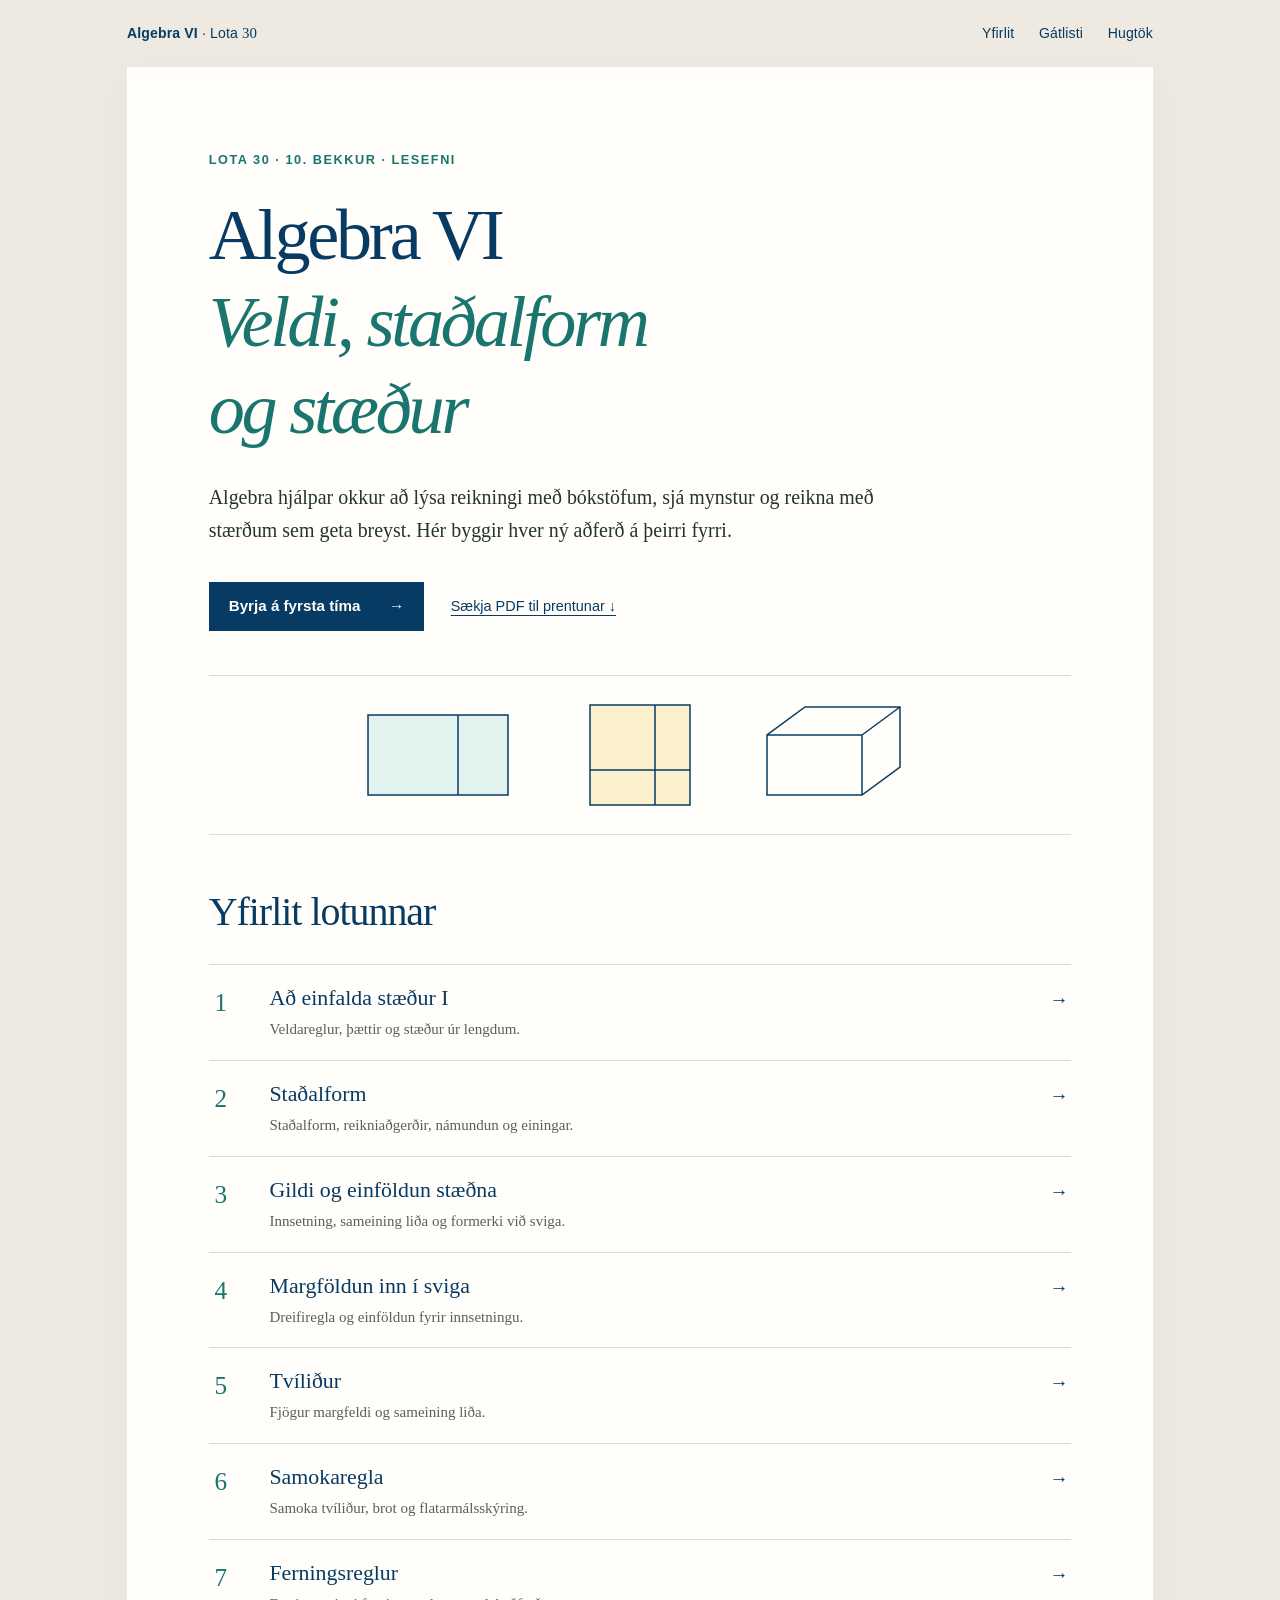
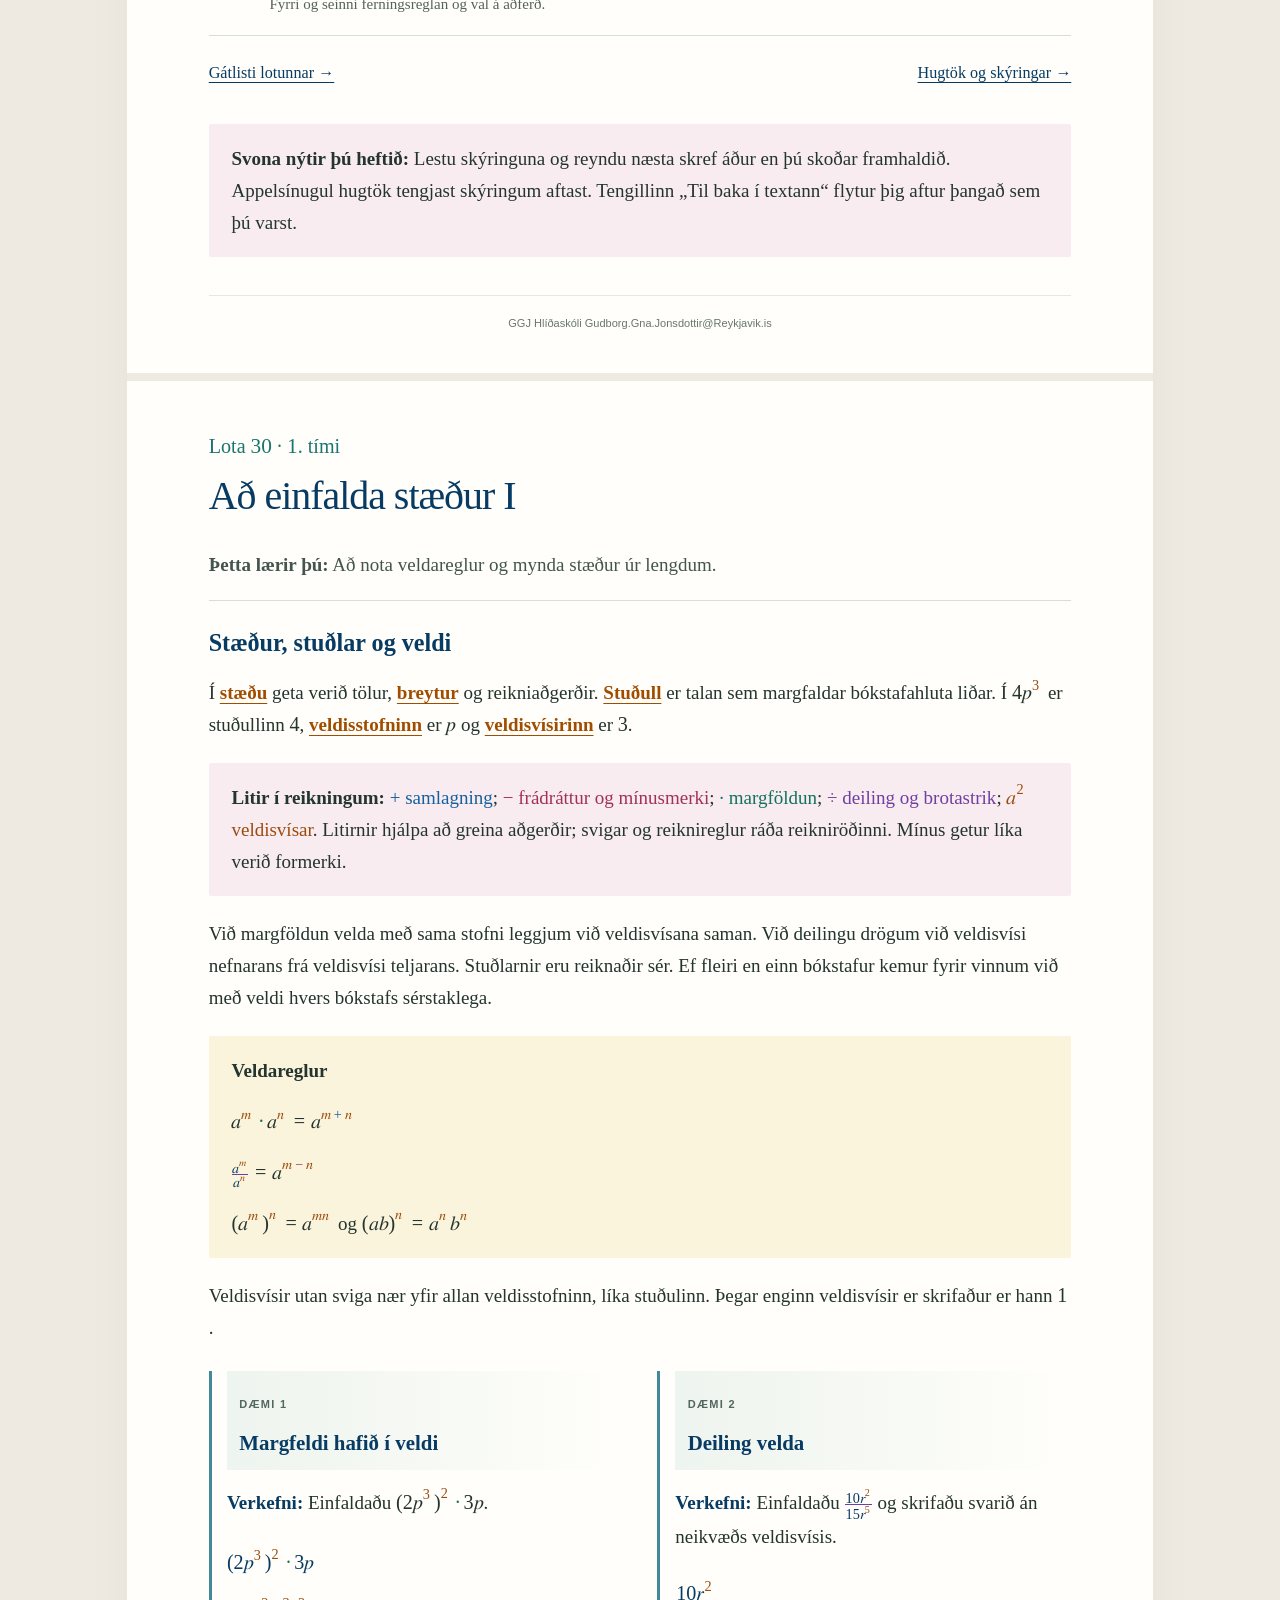
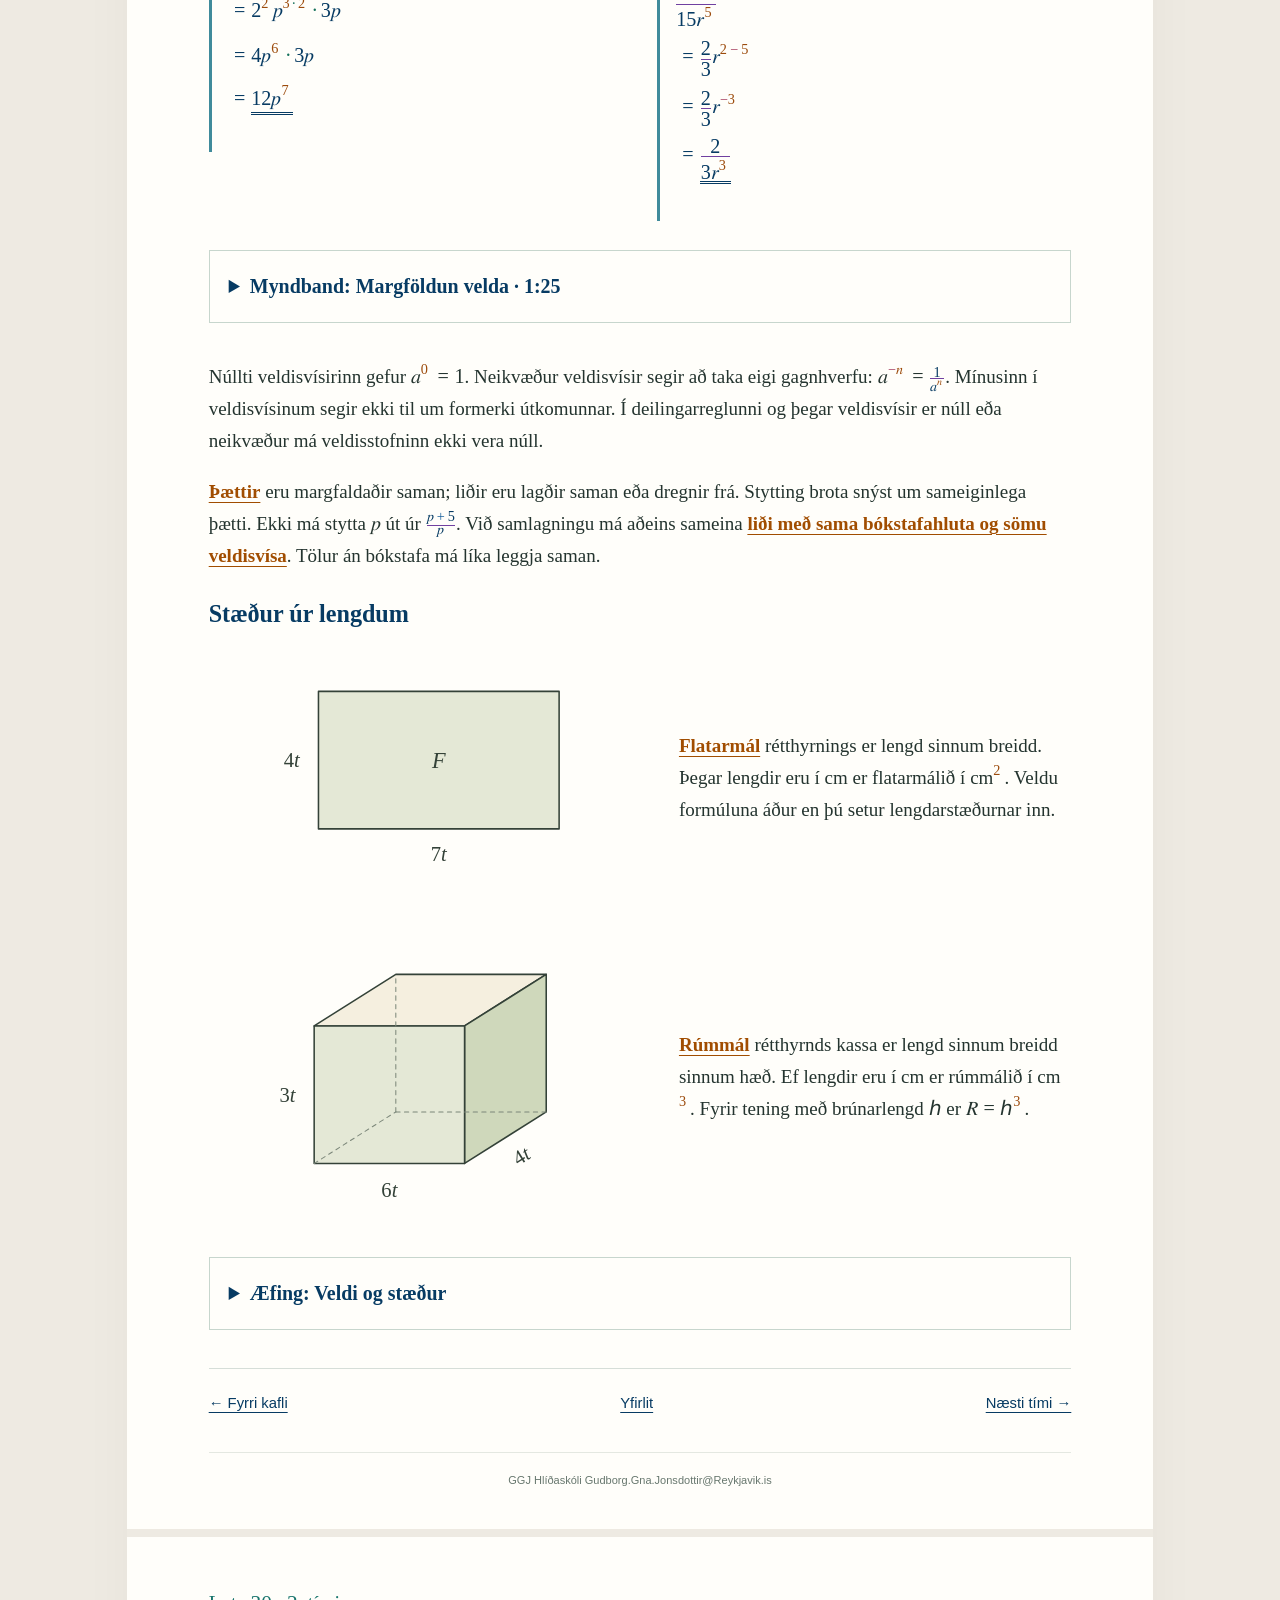
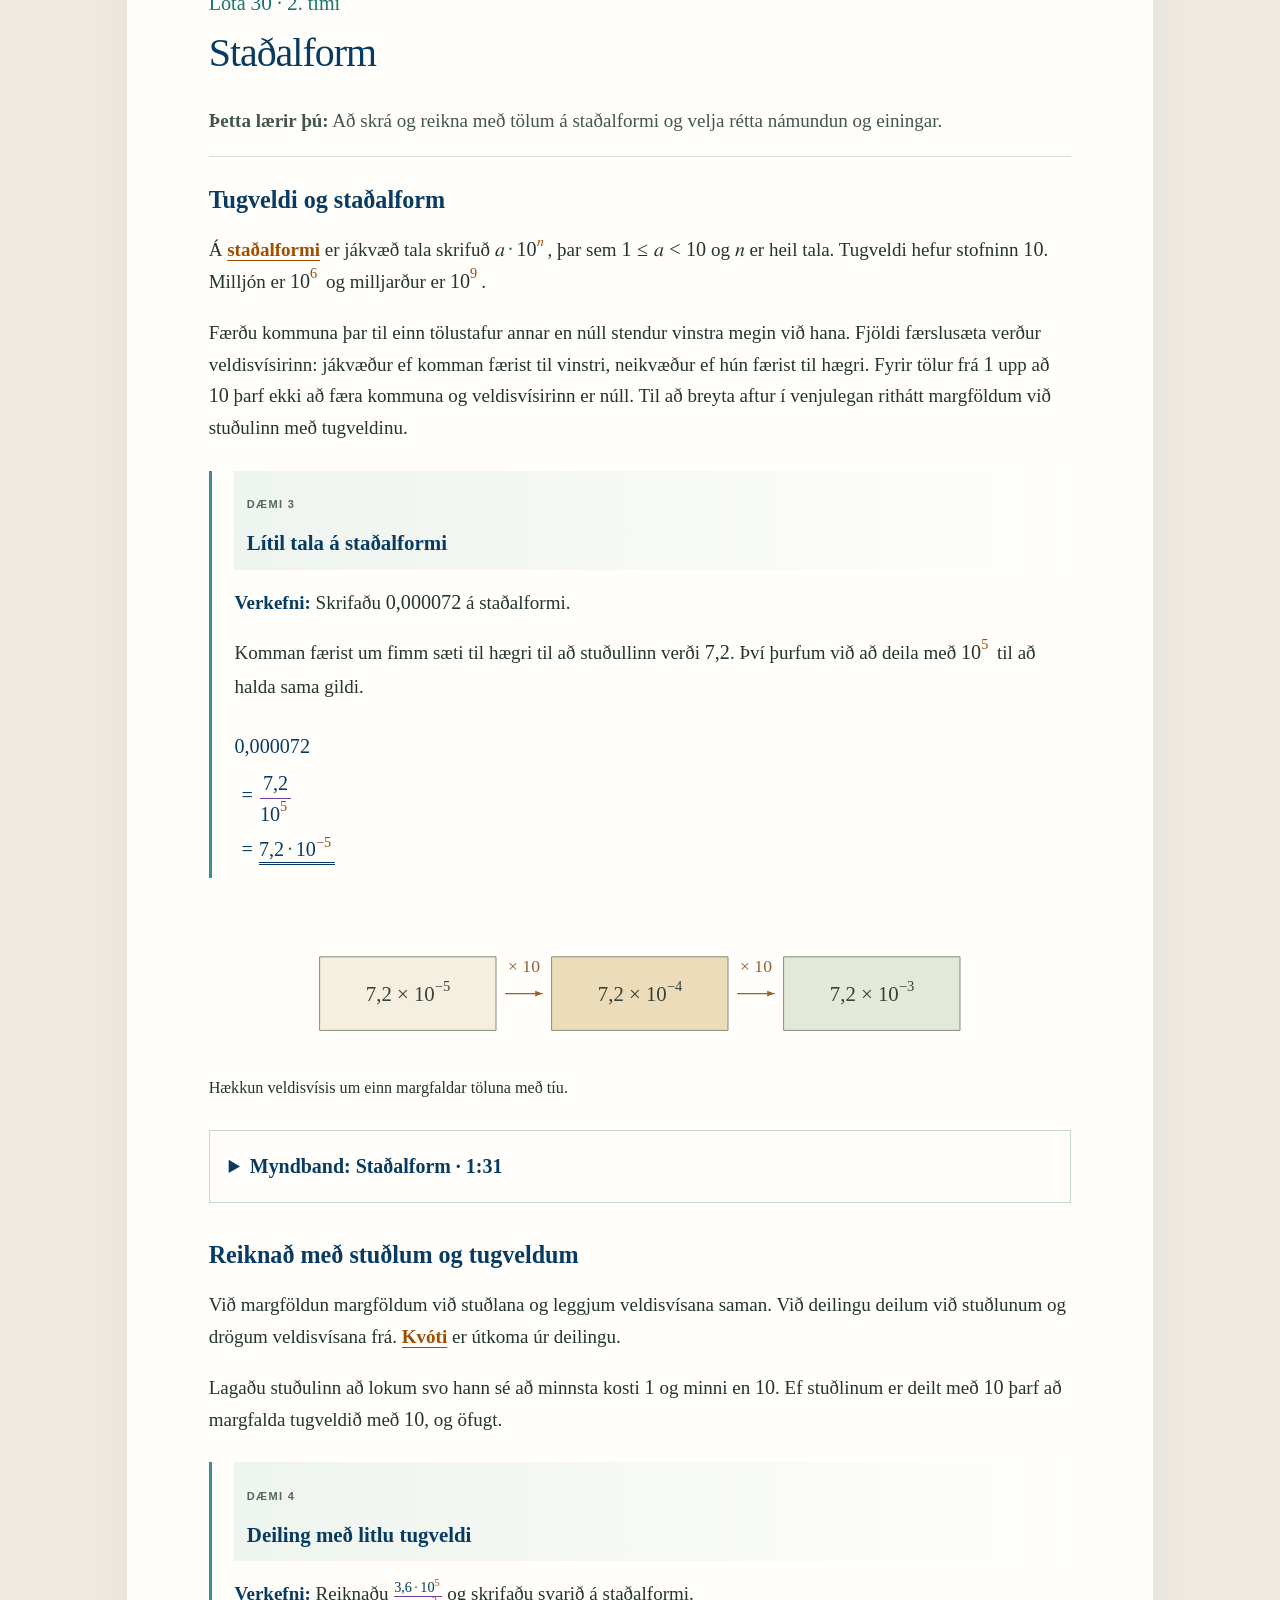
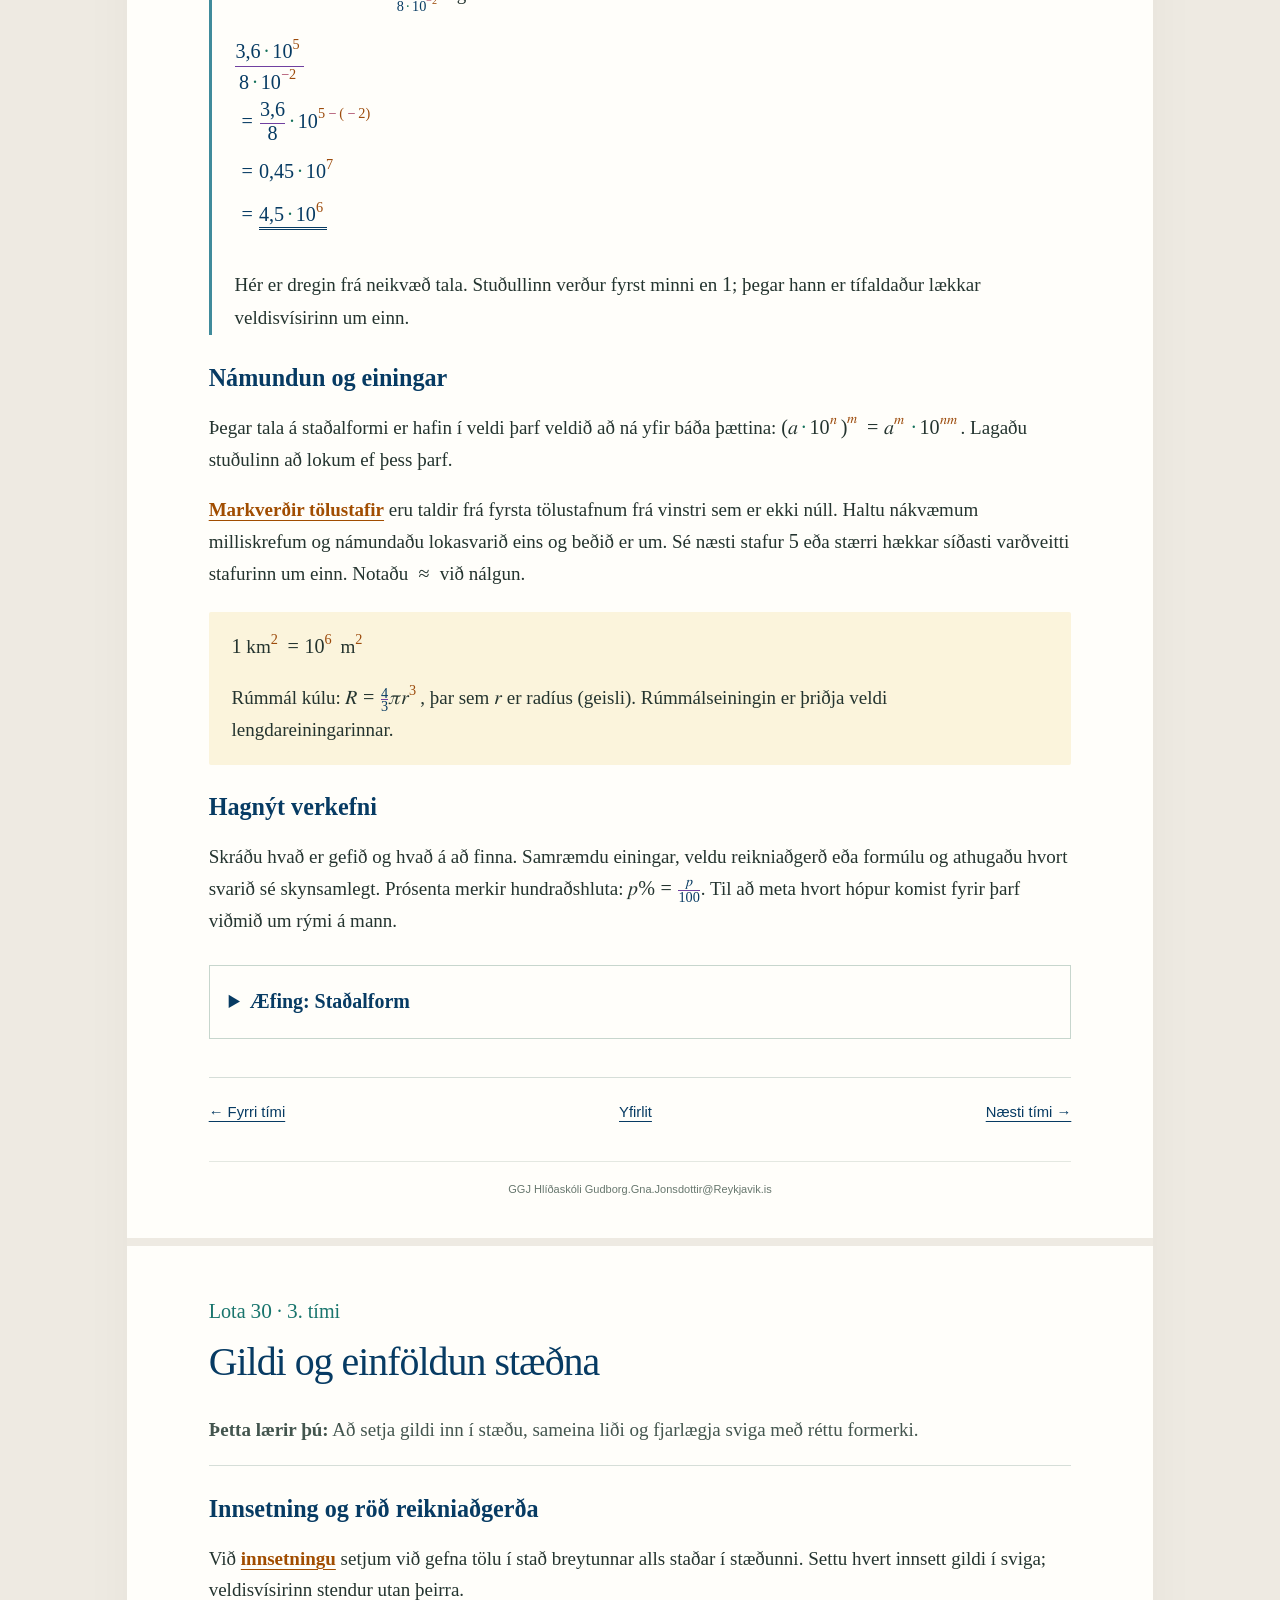
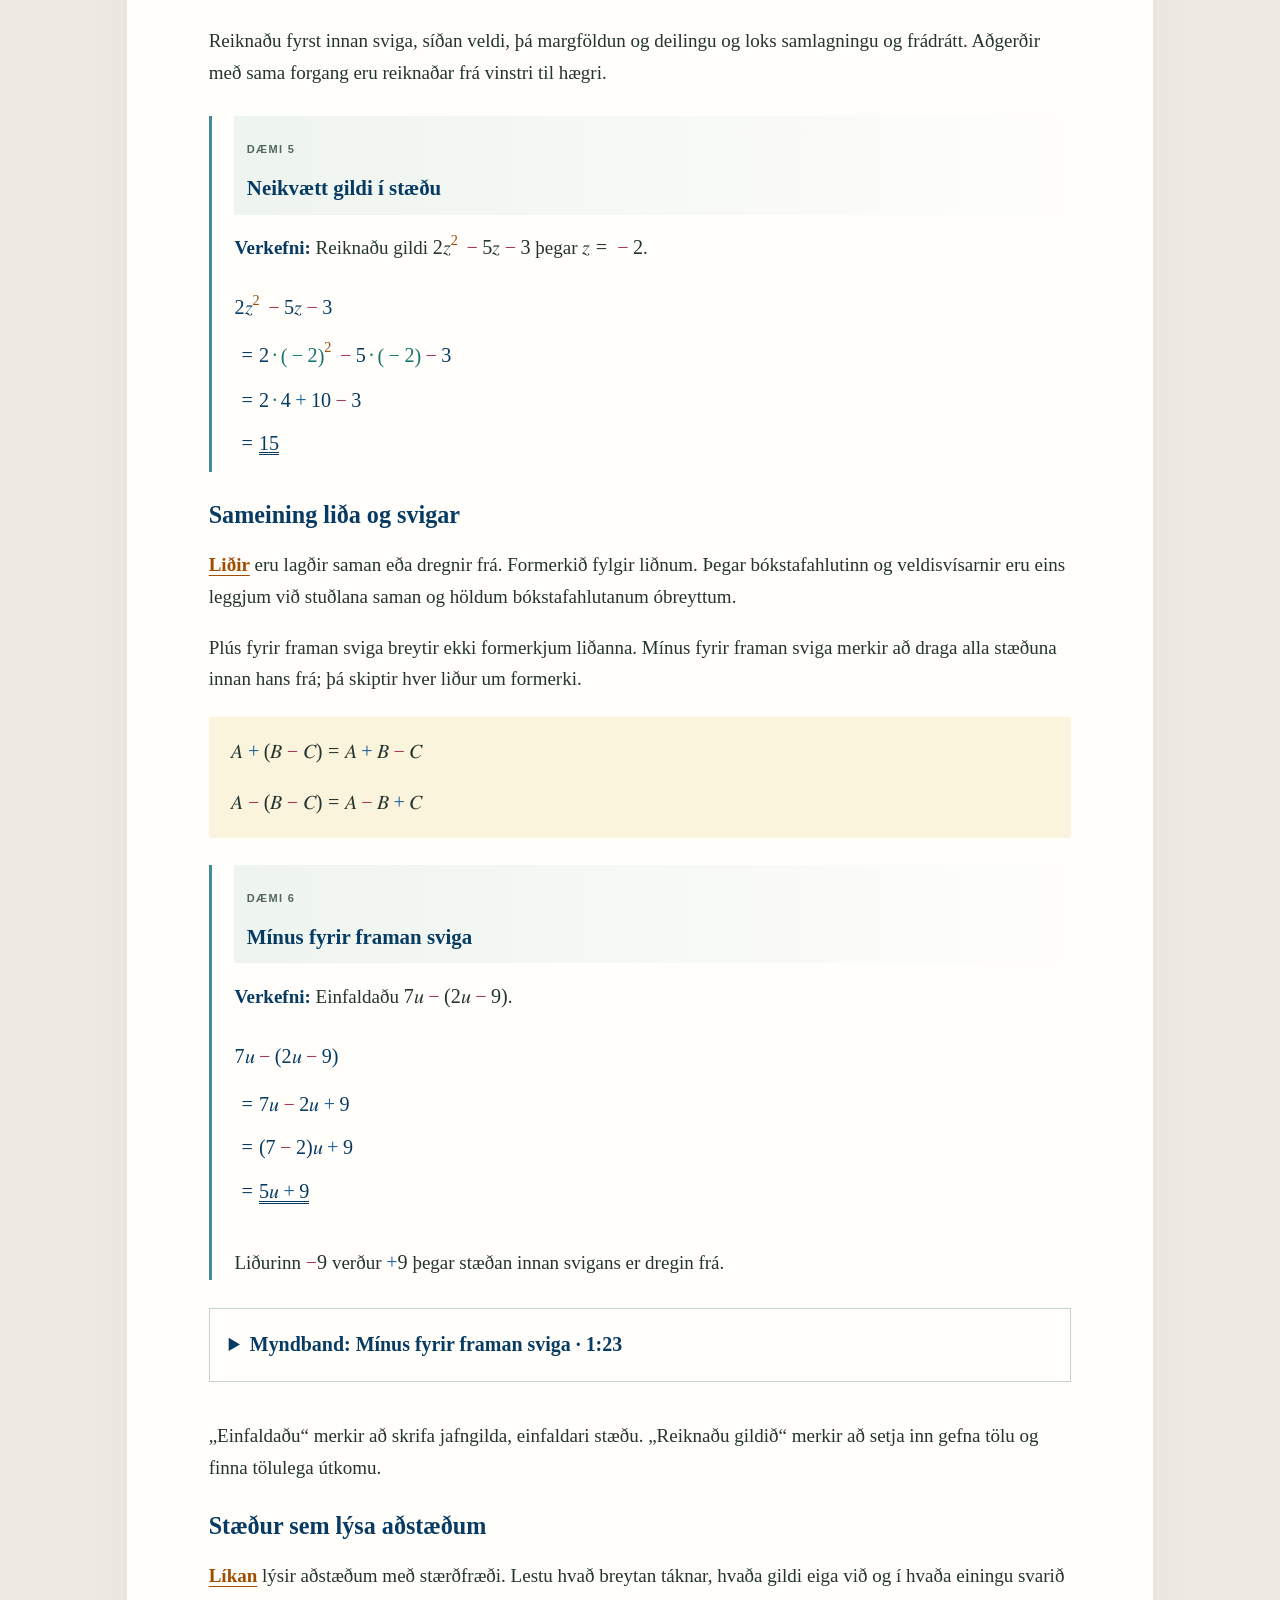
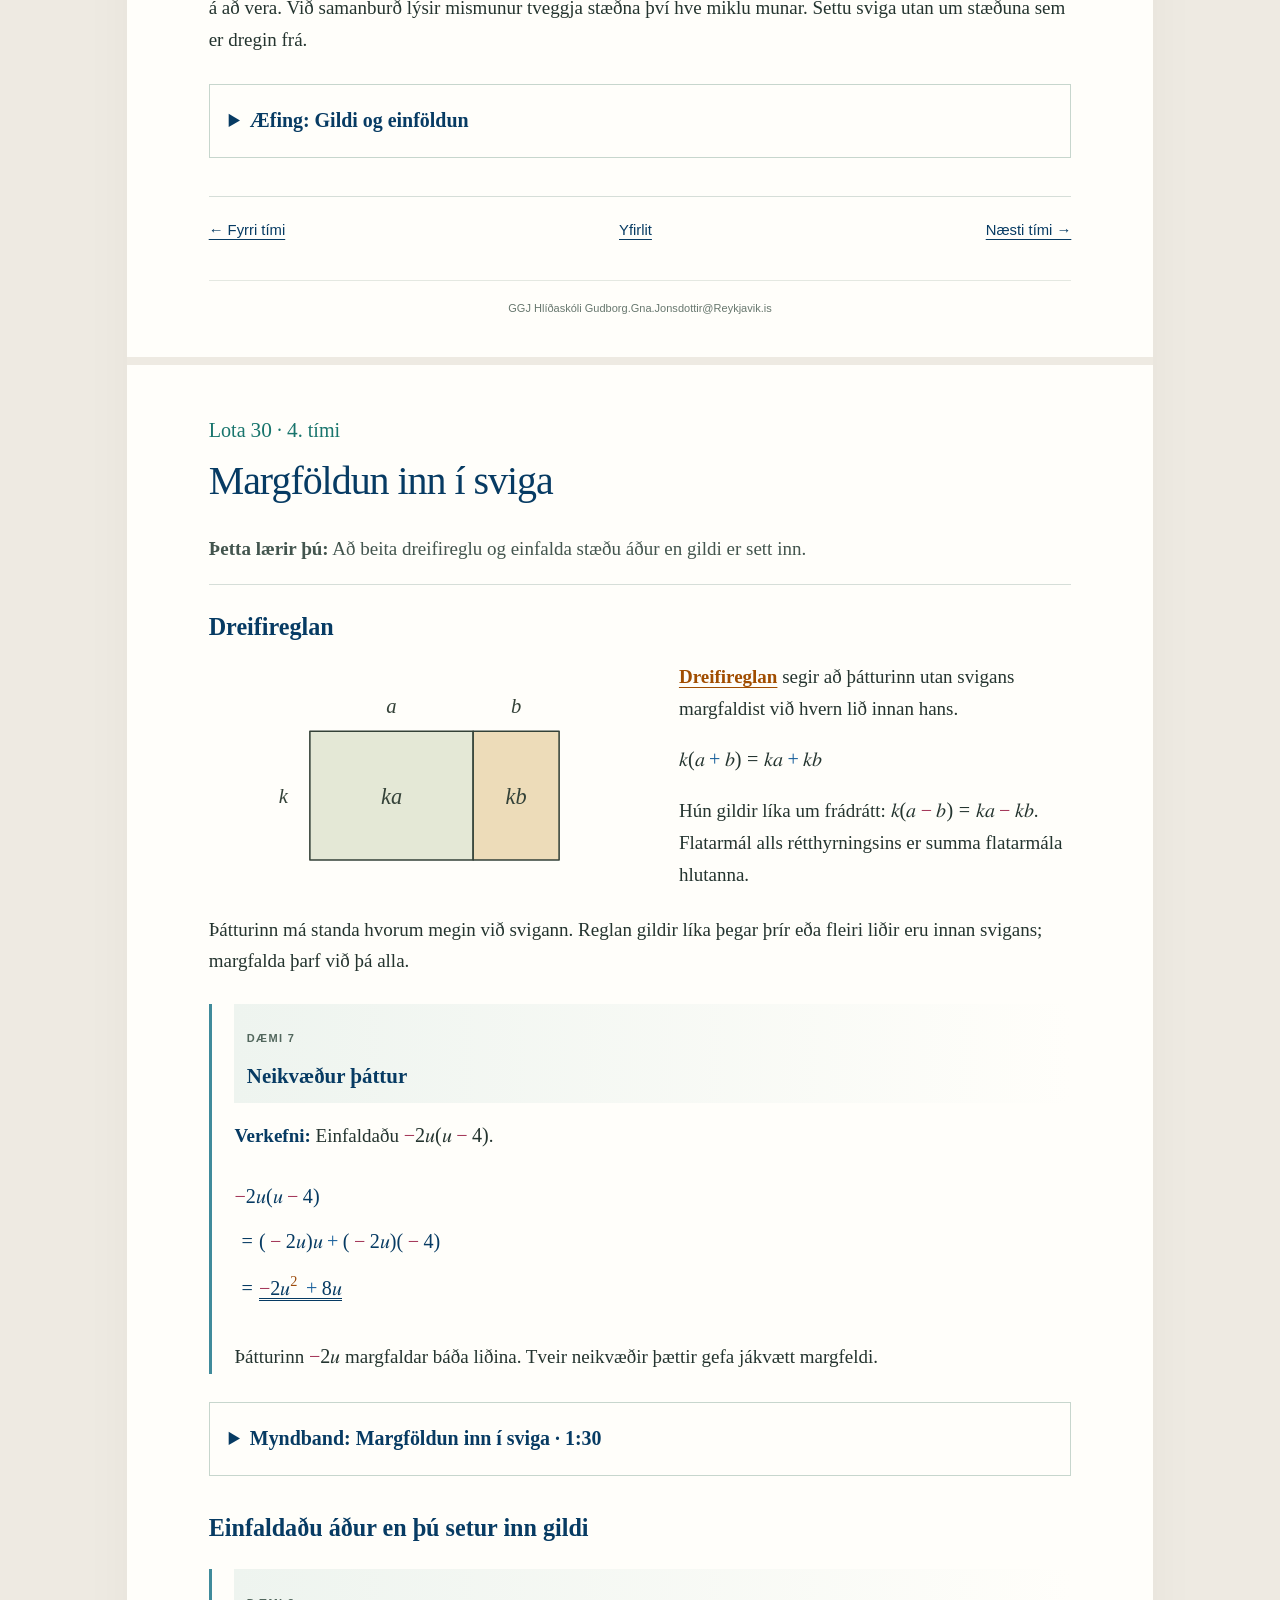
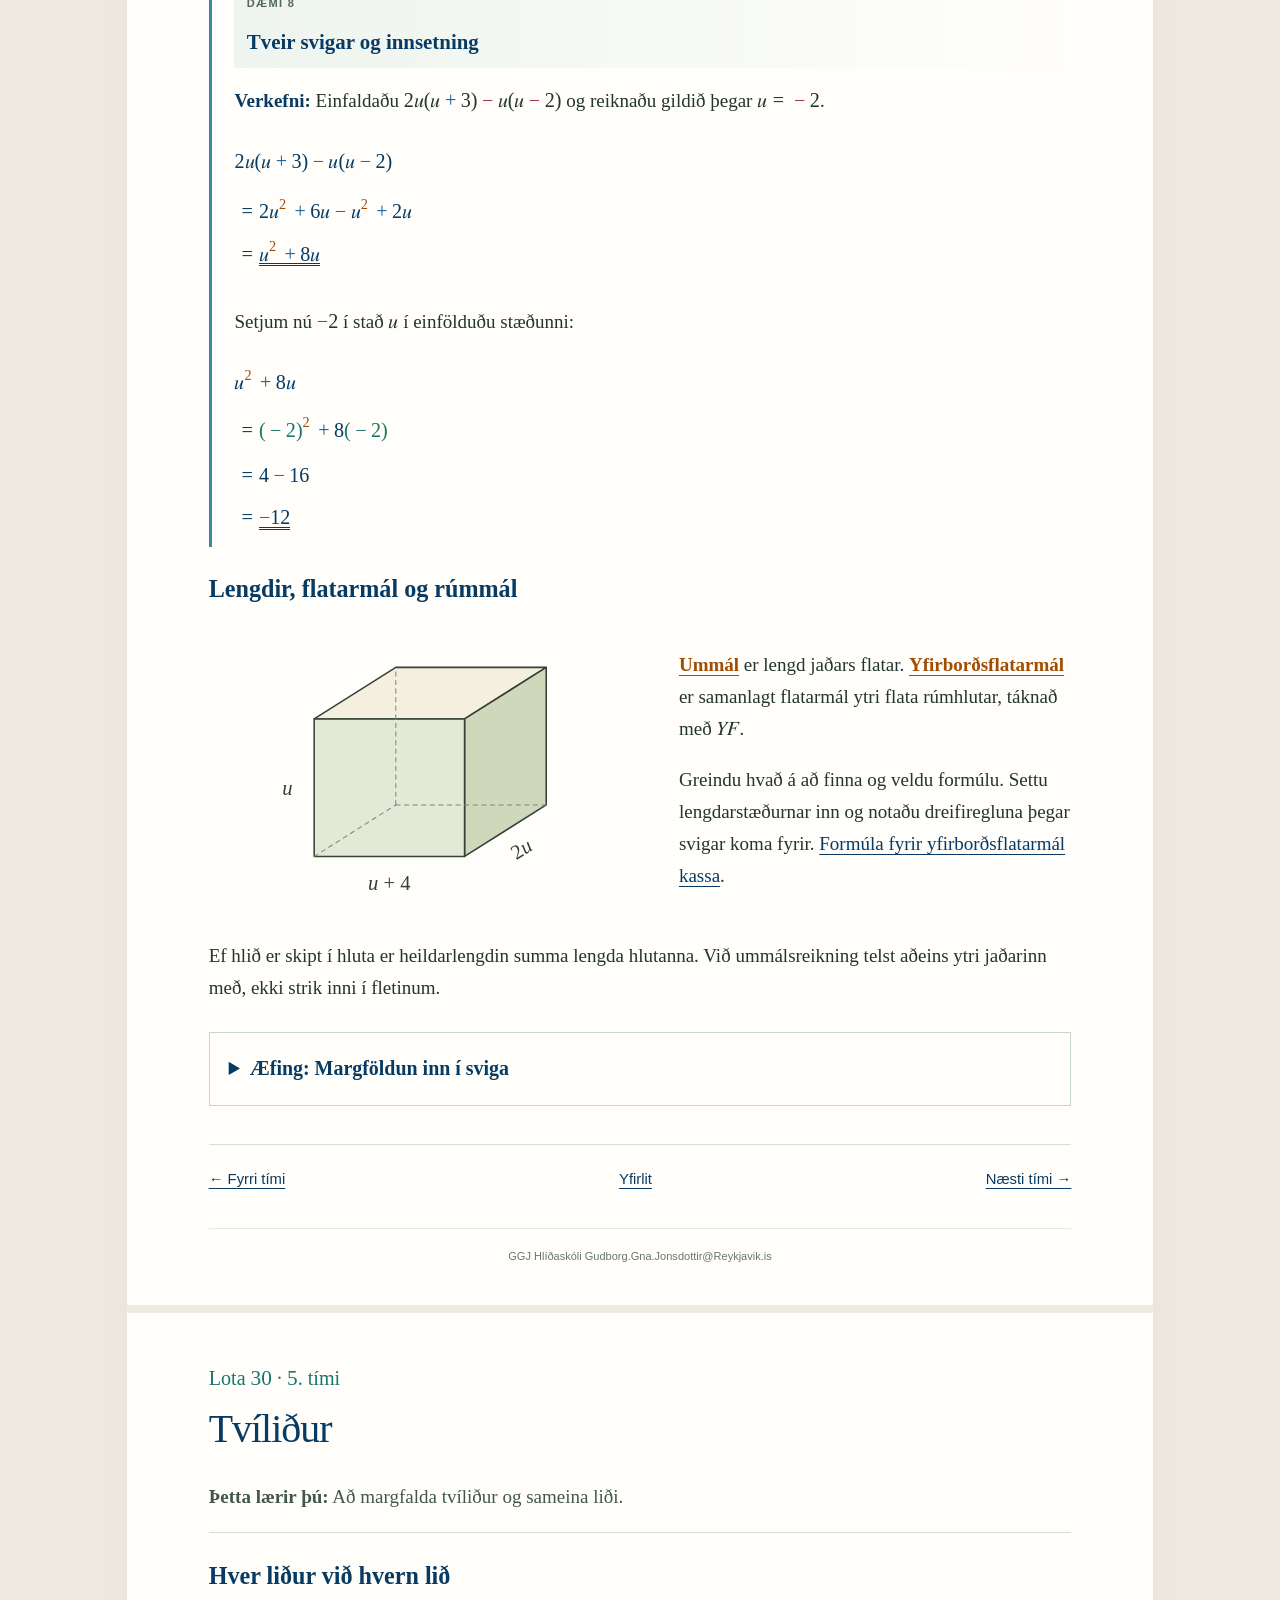
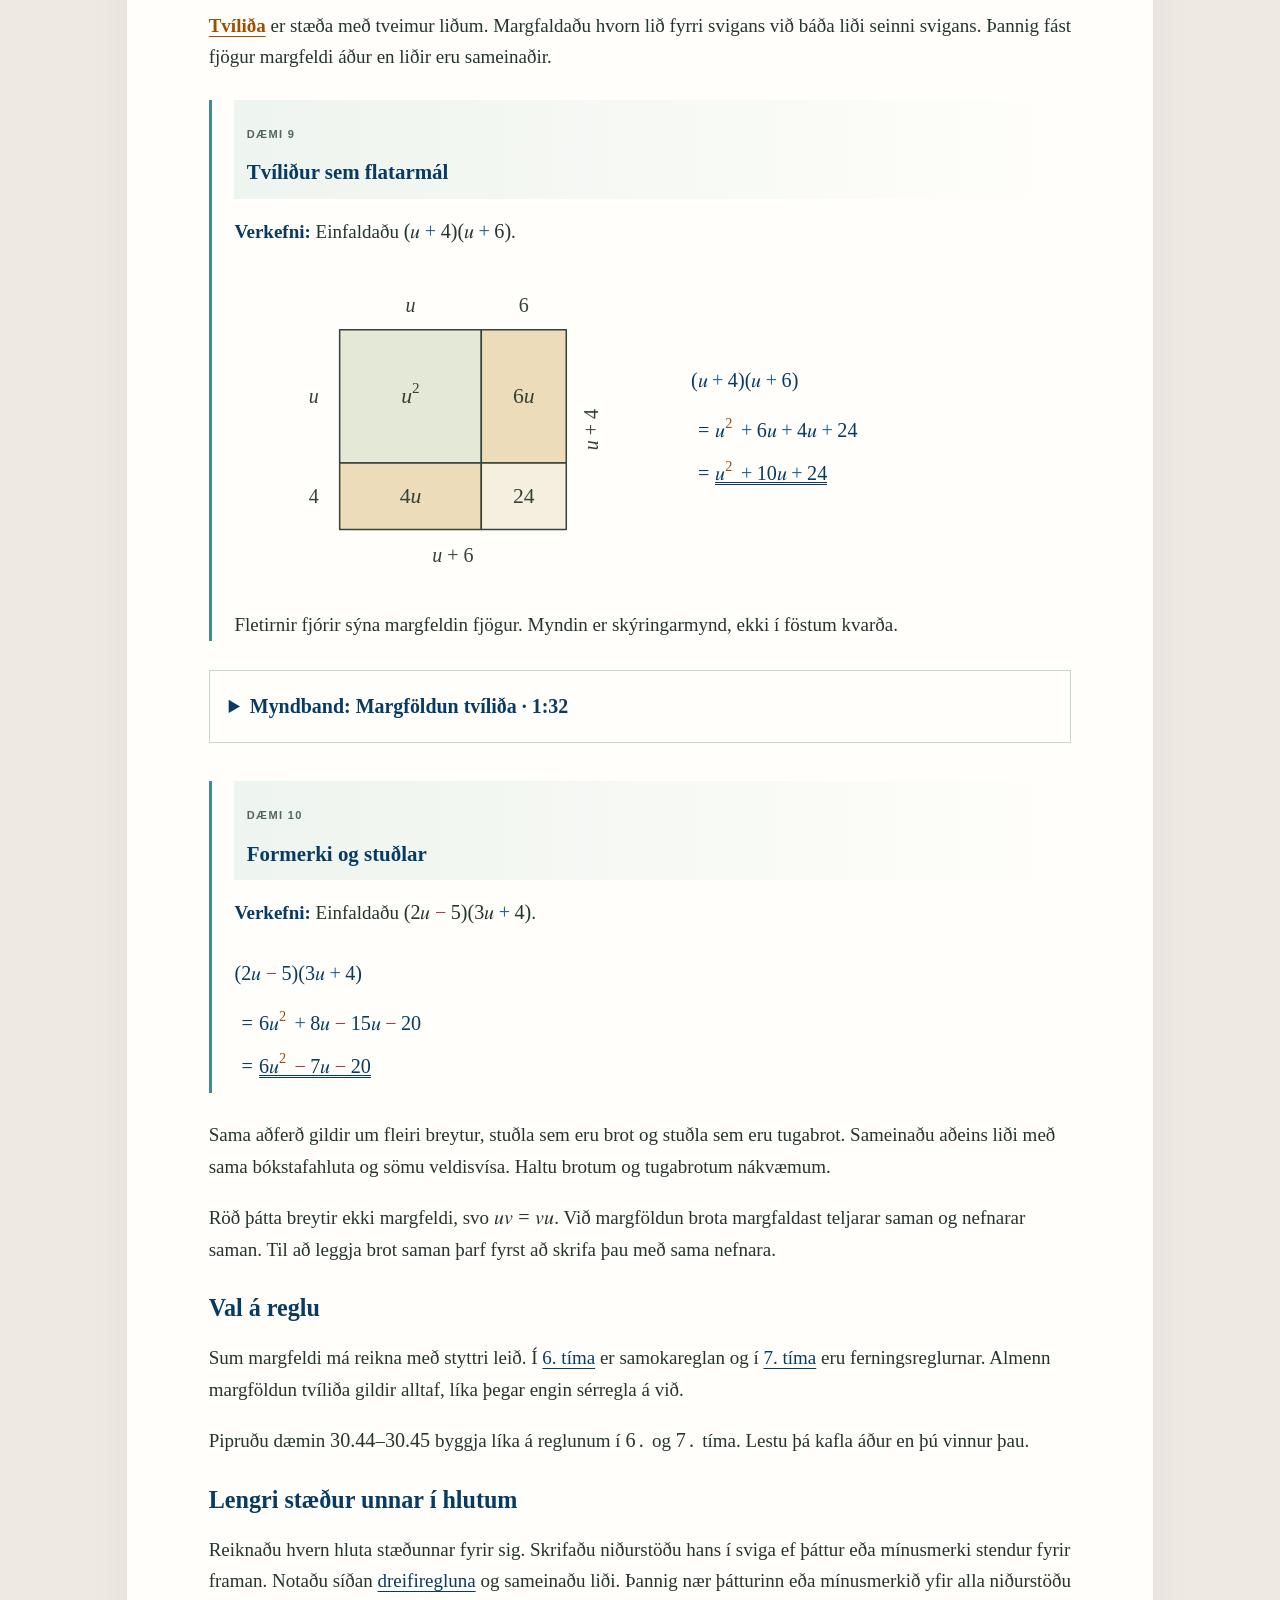
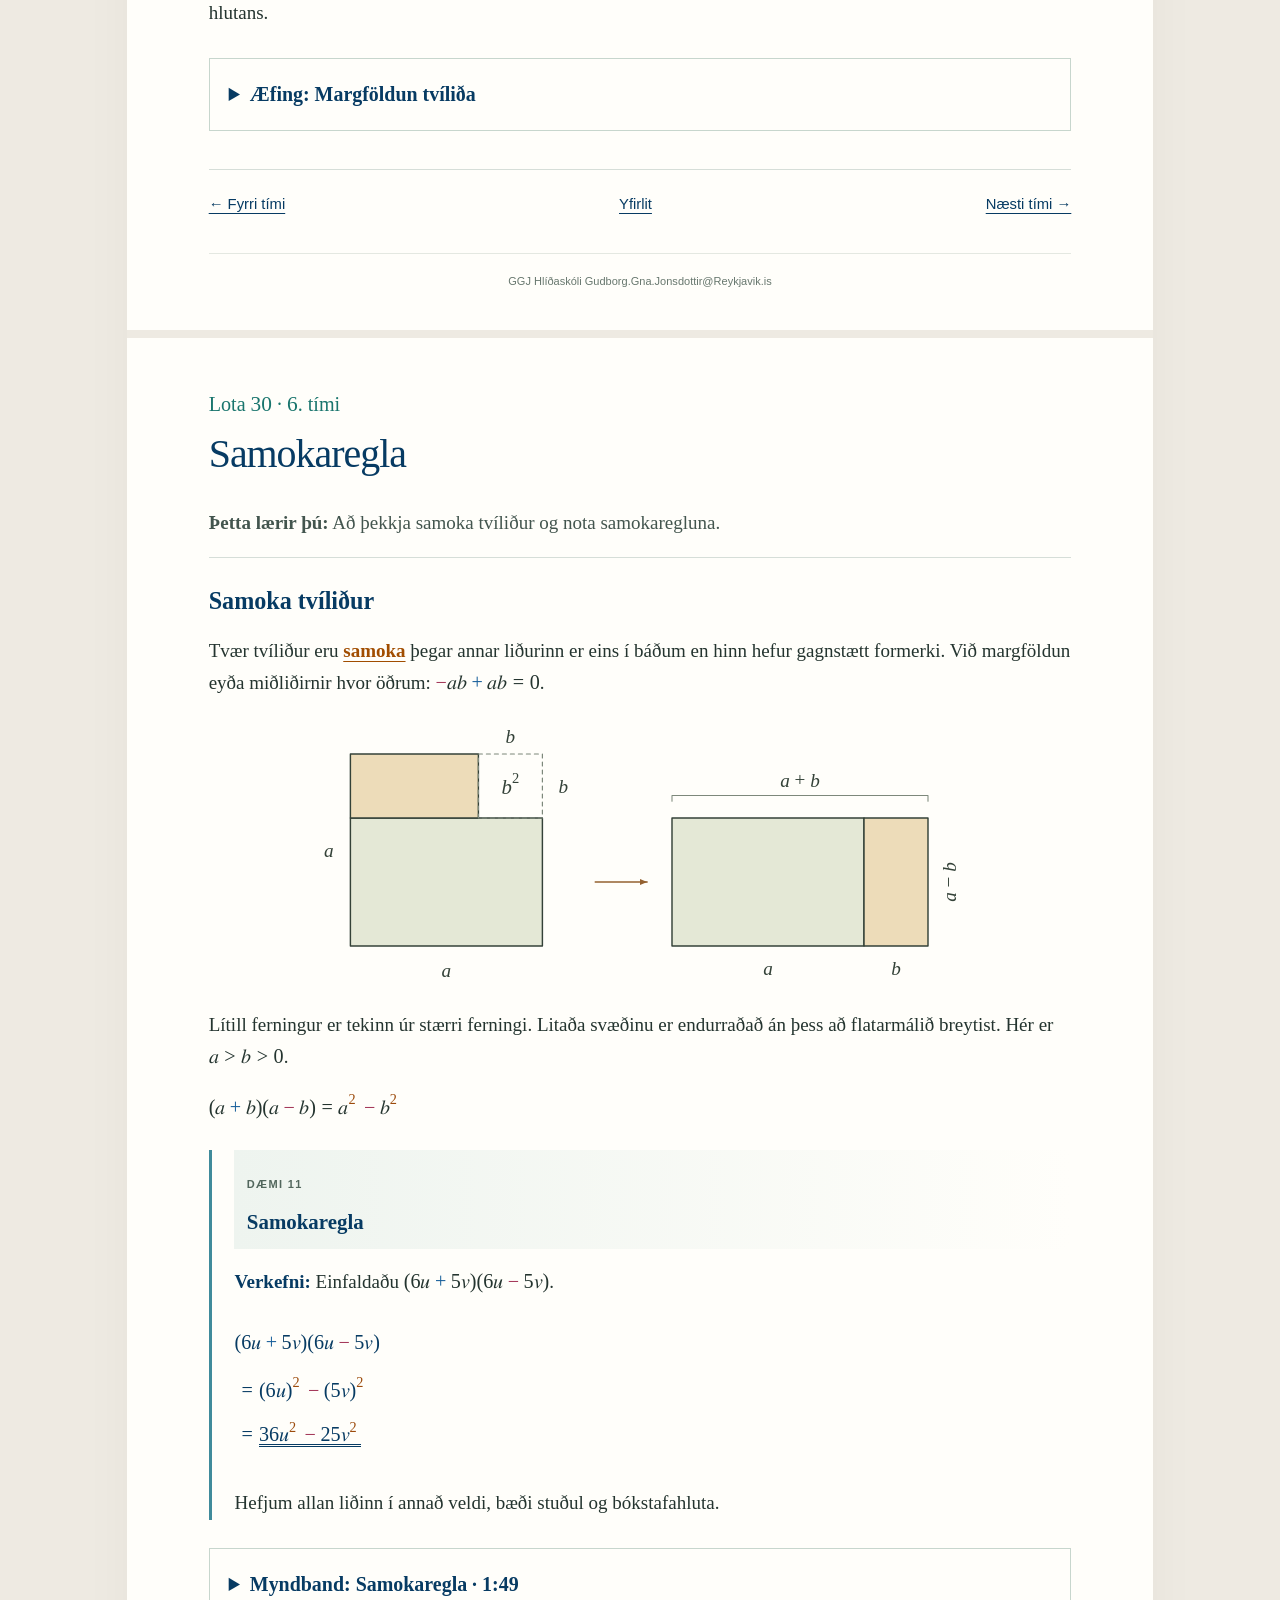
==== commit b3cb16b0: "Add lesson 5 binomial multiplication practice with optional algebra rules" ====
--- a/index.html
+++ b/index.html
@@ -207,6 +207,7 @@
 </style><link rel="stylesheet" href="aefingar/timi-2/panel.css">
 <link rel="stylesheet" href="aefingar/timi-3/panel.css">
 <link rel="stylesheet" href="aefingar/timi-4/panel.css">
+<link rel="stylesheet" href="aefingar/timi-5/panel.css">
 </head><body><a class="skip" href="#efni">Fara beint í efnið</a><div class="site-header"><a href="#yfirlit">Algebra VI <span>· Lota <math data-tex="30" xmlns="http://www.w3.org/1998/Math/MathML"><mrow><mn>30</mn></mrow></math></span></a><nav aria-label="Aðalflakk"><a href="#yfirlit">Yfirlit</a><a href="#gatlisti">Gátlisti</a><a href="#hugtok">Hugtök</a></nav></div><main id="efni"><section class="cover" id="yfirlit"><p class="eyebrow">LOTA 30 · 10. BEKKUR · LESEFNI</p><h1>Algebra VI<br/><em>Veldi, staðalform<br/>og stæður</em></h1><p class="lead">Algebra hjálpar okkur að lýsa reikningi með bókstöfum, sjá mynstur og reikna með stærðum sem geta breyst. Hér byggir hver ný aðferð á þeirri fyrri.</p><div class="cover-actions"><a class="button" href="#timi-1">Byrja á fyrsta tíma <span aria-hidden="true">→</span></a><a class="pdf-link" download="" href="lota30-prent.pdf">Sækja PDF til prentunar ↓</a></div><div aria-hidden="true" class="cover-line"><svg viewbox="0 0 580 120"><rect fill="#e1f2ef" height="80" stroke="#073b63" stroke-width="1.5" width="140" x="18" y="20"></rect><path d="M108 20V100" fill="none" stroke="#073b63" stroke-width="1.5"></path><rect fill="#faf0cc" height="100" stroke="#073b63" stroke-width="1.5" width="100" x="240" y="10"></rect><path d="M305 10V110M240 75H340M417 100V40L455 12H550V72L512 100ZM417 40H512V100M512 40L550 12" fill="none" stroke="#073b63" stroke-width="1.5"></path></svg></div><h2>Yfirlit lotunnar</h2><ol class="toc"><li><a href="#timi-1"><span class="toc-number"><math data-tex="1" xmlns="http://www.w3.org/1998/Math/MathML"><mrow><mn>1</mn></mrow></math></span><span><strong>Að einfalda stæður I</strong><small>Veldareglur, þættir og stæður úr lengdum.</small></span><span aria-hidden="true">→</span></a></li><li><a href="#timi-2"><span class="toc-number"><math data-tex="2" xmlns="http://www.w3.org/1998/Math/MathML"><mrow><mn>2</mn></mrow></math></span><span><strong>Staðalform</strong><small>Staðalform, reikniaðgerðir, námundun og einingar.</small></span><span aria-hidden="true">→</span></a></li><li><a href="#timi-3"><span class="toc-number"><math data-tex="3" xmlns="http://www.w3.org/1998/Math/MathML"><mrow><mn>3</mn></mrow></math></span><span><strong>Gildi og einföldun stæðna</strong><small>Innsetning, sameining liða og formerki við sviga.</small></span><span aria-hidden="true">→</span></a></li><li><a href="#timi-4"><span class="toc-number"><math data-tex="4" xmlns="http://www.w3.org/1998/Math/MathML"><mrow><mn>4</mn></mrow></math></span><span><strong>Margföldun inn í sviga</strong><small>Dreifiregla og einföldun fyrir innsetningu.</small></span><span aria-hidden="true">→</span></a></li><li><a href="#timi-5"><span class="toc-number"><math data-tex="5" xmlns="http://www.w3.org/1998/Math/MathML"><mrow><mn>5</mn></mrow></math></span><span><strong>Tvíliður</strong><small>Fjögur margfeldi og sameining liða.</small></span><span aria-hidden="true">→</span></a></li><li><a href="#timi-6"><span class="toc-number"><math data-tex="6" xmlns="http://www.w3.org/1998/Math/MathML"><mrow><mn>6</mn></mrow></math></span><span><strong>Samokaregla</strong><small>Samoka tvíliður, brot og flatarmálsskýring.</small></span><span aria-hidden="true">→</span></a></li><li><a href="#timi-7"><span class="toc-number"><math data-tex="7" xmlns="http://www.w3.org/1998/Math/MathML"><mrow><mn>7</mn></mrow></math></span><span><strong>Ferningsreglur</strong><small>Fyrri og seinni ferningsreglan og val á aðferð.</small></span><span aria-hidden="true">→</span></a></li></ol><div class="toc-bottom"><a href="#gatlisti">Gátlisti lotunnar →</a><a href="#hugtok">Hugtök og skýringar →</a></div><aside class="mundu"><p><strong>Svona nýtir þú heftið:</strong> Lestu skýringuna og reyndu næsta skref áður en þú skoðar framhaldið. Appelsínugul hugtök tengjast skýringum aftast. Tengillinn „Til baka í textann“ flytur þig aftur þangað sem þú varst.</p></aside><p class="watermark">GGJ Hlíðaskóli Gudborg.Gna.Jonsdottir@Reykjavik.is</p></section>
 <section class="lesson compact-chapters" id="timi-1"><p class="lesson-label">Lota <math data-tex="30" xmlns="http://www.w3.org/1998/Math/MathML"><mrow><mn>30</mn></mrow></math> · <math data-tex="1" xmlns="http://www.w3.org/1998/Math/MathML"><mrow><mn>1</mn></mrow></math>. tími</p><h2>Að einfalda stæður I</h2><p class="learning"><strong>Þetta lærir þú:</strong> Að nota veldareglur og mynda stæður úr lengdum.</p><h3>Stæður, stuðlar og veldi</h3><p>Í <a class="term" href="#hugtak-staeda" id="term-staeda-1">stæðu</a> geta verið tölur, <a class="term" href="#hugtak-breyta" id="term-breyta-2">breytur</a> og reikniaðgerðir. <a class="term" href="#hugtak-breyta" id="term-studull-3">Stuðull</a> er talan sem margfaldar bókstafahluta liðar. Í <math data-tex="4p^3" xmlns="http://www.w3.org/1998/Math/MathML"><mrow><mn>4</mn><msup><mi>p</mi><mn class="op-pow" mathcolor="#9c4b0c">3</mn></msup></mrow></math> er stuðullinn <math data-tex="4" xmlns="http://www.w3.org/1998/Math/MathML"><mrow><mn>4</mn></mrow></math>, <a class="term" href="#hugtak-veldisstofn" id="term-veldisstofn-4">veldisstofninn</a> er <math data-tex="p" xmlns="http://www.w3.org/1998/Math/MathML"><mrow><mi>p</mi></mrow></math> og <a class="term" href="#hugtak-veldisvisir" id="term-veldisvisir-5">veldisvísirinn</a> er <math data-tex="3" xmlns="http://www.w3.org/1998/Math/MathML"><mrow><mn>3</mn></mrow></math>.</p><aside class="mundu operation-key"><p><strong>Litir í reikningum:</strong> <span class="op-add">+ samlagning</span>; <span class="op-sub">− frádráttur og mínusmerki</span>; <span class="op-mul">· margföldun</span>; <span class="op-div">÷ deiling og brotastrik</span>; <span class="op-pow"><math data-tex="a^2" xmlns="http://www.w3.org/1998/Math/MathML"><mrow><msup><mi>a</mi><mn class="op-pow" mathcolor="#9c4b0c">2</mn></msup></mrow></math> veldisvísar</span>. Litirnir hjálpa að greina aðgerðir; svigar og reiknireglur ráða reikniröðinni. Mínus getur líka verið formerki.</p></aside><p>Við margföldun velda með sama stofni leggjum við veldisvísana saman. Við deilingu drögum við veldisvísi nefnarans frá veldisvísi teljarans. Stuðlarnir eru reiknaðir sér. Ef fleiri en einn bókstafur kemur fyrir vinnum við með veldi hvers bókstafs sérstaklega.</p><aside class="regla"><strong>Veldareglur</strong><p><math data-tex="a^m\cdot a^n=a^{m+n}" xmlns="http://www.w3.org/1998/Math/MathML"><mrow><msup><mi>a</mi><mi class="op-pow" mathcolor="#9c4b0c">m</mi></msup><mo class="op-mul" mathcolor="#14715b">·</mo><msup><mi>a</mi><mi class="op-pow" mathcolor="#9c4b0c">n</mi></msup><mo>=</mo><msup><mi>a</mi><mrow class="op-pow" mathcolor="#9c4b0c"><mi>m</mi><mo class="op-add" mathcolor="#185f9b">+</mo><mi>n</mi></mrow></msup></mrow></math></p><p><math data-tex="\frac{a^m}{a^n}=a^{m-n}" xmlns="http://www.w3.org/1998/Math/MathML"><mrow><mfrac class="op-div" mathcolor="#7040a0"><mrow class="math-neutral" mathcolor="#073b63"><mrow><msup><mi>a</mi><mi class="op-pow" mathcolor="#9c4b0c">m</mi></msup></mrow></mrow><mrow class="math-neutral" mathcolor="#073b63"><mrow><msup><mi>a</mi><mi class="op-pow" mathcolor="#9c4b0c">n</mi></msup></mrow></mrow></mfrac><mo>=</mo><msup><mi>a</mi><mrow class="op-pow" mathcolor="#9c4b0c"><mi>m</mi><mo class="op-sub" mathcolor="#a13254">−</mo><mi>n</mi></mrow></msup></mrow></math></p><p><math data-tex="(a^m)^n=a^{mn}" xmlns="http://www.w3.org/1998/Math/MathML"><mrow><mo stretchy="false">(</mo><msup><mi>a</mi><mi class="op-pow" mathcolor="#9c4b0c">m</mi></msup><msup><mo stretchy="false">)</mo><mi class="op-pow" mathcolor="#9c4b0c">n</mi></msup><mo>=</mo><msup><mi>a</mi><mrow class="op-pow" mathcolor="#9c4b0c"><mi>m</mi><mi>n</mi></mrow></msup></mrow></math> og <math data-tex="(ab)^n=a^nb^n" xmlns="http://www.w3.org/1998/Math/MathML"><mrow><mo stretchy="false">(</mo><mi>a</mi><mi>b</mi><msup><mo stretchy="false">)</mo><mi class="op-pow" mathcolor="#9c4b0c">n</mi></msup><mo>=</mo><msup><mi>a</mi><mi class="op-pow" mathcolor="#9c4b0c">n</mi></msup><msup><mi>b</mi><mi class="op-pow" mathcolor="#9c4b0c">n</mi></msup></mrow></math></p></aside><p>Veldisvísir utan sviga nær yfir allan veldisstofninn, líka stuðulinn. Þegar enginn veldisvísir er skrifaður er hann <math data-tex="1" xmlns="http://www.w3.org/1998/Math/MathML"><mrow><mn>1</mn></mrow></math>.</p><div class="example-pair"><article class="example lotaCyan" id="daemi-lota30-1"><header><p class="eyebrow">DÆMI 1</p><h4>Margfeldi hafið í veldi</h4></header><p class="example-question"><strong>Verkefni:</strong> Einfaldaðu <math data-tex="(2p^3)^2\cdot3p" xmlns="http://www.w3.org/1998/Math/MathML"><mrow><mo stretchy="false">(</mo><mn>2</mn><msup><mi>p</mi><mn class="op-pow" mathcolor="#9c4b0c">3</mn></msup><msup><mo stretchy="false">)</mo><mn class="op-pow" mathcolor="#9c4b0c">2</mn></msup><mo class="op-mul" mathcolor="#14715b">·</mo><mn>3</mn><mi>p</mi></mrow></math>.</p><div class="calculation"><div class="math-line"><math data-tex="(2p^3)^2\cdot3p" displaystyle="true" xmlns="http://www.w3.org/1998/Math/MathML"><mrow><mo stretchy="false">(</mo><mn>2</mn><msup><mi>p</mi><mn class="op-pow" mathcolor="#9c4b0c">3</mn></msup><msup><mo stretchy="false">)</mo><mn class="op-pow" mathcolor="#9c4b0c">2</mn></msup><mo class="op-mul" mathcolor="#14715b">·</mo><mn>3</mn><mi>p</mi></mrow></math></div><div class="math-line"><math data-tex="=2^2p^{3\cdot2}\cdot3p" displaystyle="true" xmlns="http://www.w3.org/1998/Math/MathML"><mtable class="equation-grid"><mtr><mtd class="eq-left"><mrow></mrow></mtd><mtd class="eq-sign"><mrow><mo lspace="0em" rspace="0em">=</mo></mrow></mtd><mtd class="eq-right"><mrow><msup><mn>2</mn><mn class="op-pow" mathcolor="#9c4b0c">2</mn></msup><msup><mi>p</mi><mrow class="op-pow" mathcolor="#9c4b0c"><mn>3</mn><mo class="op-mul" mathcolor="#14715b">·</mo><mn>2</mn></mrow></msup><mo class="op-mul" mathcolor="#14715b">·</mo><mn>3</mn><mi>p</mi></mrow></mtd></mtr></mtable></math></div><div class="math-line"><math data-tex="=4p^6\cdot3p" displaystyle="true" xmlns="http://www.w3.org/1998/Math/MathML"><mtable class="equation-grid"><mtr><mtd class="eq-left"><mrow></mrow></mtd><mtd class="eq-sign"><mrow><mo lspace="0em" rspace="0em">=</mo></mrow></mtd><mtd class="eq-right"><mrow><mn>4</mn><msup><mi>p</mi><mn class="op-pow" mathcolor="#9c4b0c">6</mn></msup><mo class="op-mul" mathcolor="#14715b">·</mo><mn>3</mn><mi>p</mi></mrow></mtd></mtr></mtable></math></div><div class="math-line"><math data-tex="=12p^7" displaystyle="true" xmlns="http://www.w3.org/1998/Math/MathML"><mtable class="equation-grid"><mtr><mtd class="eq-left"><mrow></mrow></mtd><mtd class="eq-sign"><mrow><mo lspace="0em" rspace="0em">=</mo></mrow></mtd><mtd class="eq-right"><mrow><mrow class="final-answer"><mn>12</mn><msup><mi>p</mi><mn class="op-pow" mathcolor="#9c4b0c">7</mn></msup></mrow></mrow></mtd></mtr></mtable></math></div></div></article><article class="example lotaCyan" id="daemi-lota30-2"><header><p class="eyebrow">DÆMI 2</p><h4>Deiling velda</h4></header><p class="example-question"><strong>Verkefni:</strong> Einfaldaðu <math data-tex="\frac{10r^2}{15r^5}" xmlns="http://www.w3.org/1998/Math/MathML"><mrow><mfrac class="op-div" mathcolor="#7040a0"><mrow class="math-neutral" mathcolor="#073b63"><mrow><mn>10</mn><msup><mi>r</mi><mn class="op-pow" mathcolor="#9c4b0c">2</mn></msup></mrow></mrow><mrow class="math-neutral" mathcolor="#073b63"><mrow><mn>15</mn><msup><mi>r</mi><mn class="op-pow" mathcolor="#9c4b0c">5</mn></msup></mrow></mrow></mfrac></mrow></math> og skrifaðu svarið án neikvæðs veldisvísis.</p><div class="calculation"><div class="math-line"><math data-tex="\frac{10r^2}{15r^5}" displaystyle="true" xmlns="http://www.w3.org/1998/Math/MathML"><mrow><mfrac class="op-div" mathcolor="#7040a0"><mrow class="math-neutral" mathcolor="#073b63"><mrow><mn>10</mn><msup><mi>r</mi><mn class="op-pow" mathcolor="#9c4b0c">2</mn></msup></mrow></mrow><mrow class="math-neutral" mathcolor="#073b63"><mrow><mn>15</mn><msup><mi>r</mi><mn class="op-pow" mathcolor="#9c4b0c">5</mn></msup></mrow></mrow></mfrac></mrow></math></div><div class="math-line"><math data-tex="=\frac23r^{2-5}" displaystyle="true" xmlns="http://www.w3.org/1998/Math/MathML"><mtable class="equation-grid"><mtr><mtd class="eq-left"><mrow></mrow></mtd><mtd class="eq-sign"><mrow><mo lspace="0em" rspace="0em">=</mo></mrow></mtd><mtd class="eq-right"><mrow><mfrac class="op-div" mathcolor="#7040a0"><mrow class="math-neutral" mathcolor="#073b63"><mn>2</mn></mrow><mrow class="math-neutral" mathcolor="#073b63"><mn>3</mn></mrow></mfrac><msup><mi>r</mi><mrow class="op-pow" mathcolor="#9c4b0c"><mn>2</mn><mo class="op-sub" mathcolor="#a13254">−</mo><mn>5</mn></mrow></msup></mrow></mtd></mtr></mtable></math></div><div class="math-line"><math data-tex="=\frac23r^{-3}" displaystyle="true" xmlns="http://www.w3.org/1998/Math/MathML"><mtable class="equation-grid"><mtr><mtd class="eq-left"><mrow></mrow></mtd><mtd class="eq-sign"><mrow><mo lspace="0em" rspace="0em">=</mo></mrow></mtd><mtd class="eq-right"><mrow><mfrac class="op-div" mathcolor="#7040a0"><mrow class="math-neutral" mathcolor="#073b63"><mn>2</mn></mrow><mrow class="math-neutral" mathcolor="#073b63"><mn>3</mn></mrow></mfrac><msup><mi>r</mi><mrow class="op-pow" mathcolor="#9c4b0c"><mo class="op-sub" mathcolor="#a13254">−</mo><mn>3</mn></mrow></msup></mrow></mtd></mtr></mtable></math></div><div class="math-line"><math data-tex="=\frac{2}{3r^3}" displaystyle="true" xmlns="http://www.w3.org/1998/Math/MathML"><mtable class="equation-grid"><mtr><mtd class="eq-left"><mrow></mrow></mtd><mtd class="eq-sign"><mrow><mo lspace="0em" rspace="0em">=</mo></mrow></mtd><mtd class="eq-right"><mrow><mrow class="final-answer"><mfrac class="op-div" mathcolor="#7040a0"><mrow class="math-neutral" mathcolor="#073b63"><mrow><mn>2</mn></mrow></mrow><mrow class="math-neutral" mathcolor="#073b63"><mrow><mn>3</mn><msup><mi>r</mi><mn class="op-pow" mathcolor="#9c4b0c">3</mn></msup></mrow></mrow></mfrac></mrow></mrow></mtd></mtr></mtable></math></div></div></article></div><details class="reference-panel web-only lesson-video" id="myndband-lota30-1"><summary id="myndband-lota30-1-titill">Myndband: Margföldun velda · 1:25</summary><video aria-labelledby="myndband-lota30-1-titill" controls="" height="720" playsinline="" preload="none" style="display:block;width:100%;height:auto;margin:1rem 0" width="1280"><source src="myndbond/lota30_01_veldareglur.mp4" type="video/mp4"/><a href="myndbond/lota30_01_veldareglur.mp4">Opna myndbandið</a></video><p class="ref-intro"><a href="myndbond/lota30_01_veldareglur.mp4" rel="noopener" target="_blank">Opna myndband í sér glugga (MP4)</a></p></details><p>Núllti veldisvísirinn gefur <math data-tex="a^0=1" xmlns="http://www.w3.org/1998/Math/MathML"><mrow><msup><mi>a</mi><mn class="op-pow" mathcolor="#9c4b0c">0</mn></msup><mo>=</mo><mn>1</mn></mrow></math>. Neikvæður veldisvísir segir að taka eigi gagnhverfu: <math data-tex="a^{-n}=\frac{1}{a^n}" xmlns="http://www.w3.org/1998/Math/MathML"><mrow><msup><mi>a</mi><mrow class="op-pow" mathcolor="#9c4b0c"><mo class="op-sub" mathcolor="#a13254">−</mo><mi>n</mi></mrow></msup><mo>=</mo><mfrac class="op-div" mathcolor="#7040a0"><mrow class="math-neutral" mathcolor="#073b63"><mrow><mn>1</mn></mrow></mrow><mrow class="math-neutral" mathcolor="#073b63"><mrow><msup><mi>a</mi><mi class="op-pow" mathcolor="#9c4b0c">n</mi></msup></mrow></mrow></mfrac></mrow></math>. Mínusinn í veldisvísinum segir ekki til um formerki útkomunnar. Í deilingarreglunni og þegar veldisvísir er núll eða neikvæður má veldisstofninn ekki vera núll.</p><p><a class="term" href="#hugtak-thattur" id="term-thattur-7">Þættir</a> eru margfaldaðir saman; liðir eru lagðir saman eða dregnir frá. Stytting brota snýst um sameiginlega þætti. Ekki má stytta <math data-tex="p" xmlns="http://www.w3.org/1998/Math/MathML"><mrow><mi>p</mi></mrow></math> út úr <math data-tex="\frac{p+5}{p}" xmlns="http://www.w3.org/1998/Math/MathML"><mrow><mfrac class="op-div" mathcolor="#7040a0"><mrow class="math-neutral" mathcolor="#073b63"><mrow><mi>p</mi><mo class="op-add" mathcolor="#185f9b">+</mo><mn>5</mn></mrow></mrow><mrow class="math-neutral" mathcolor="#073b63"><mrow><mi>p</mi></mrow></mrow></mfrac></mrow></math>. Við samlagningu má aðeins sameina <a class="term" href="#hugtak-samkynja" id="term-samkynja-6">liði með sama bókstafahluta og sömu veldisvísa</a>. Tölur án bókstafa má líka leggja saman.</p><h3>Stæður úr lengdum</h3><div class="example-media print-keep"><figure class="concept-figure figure-1"><div class="figure-panels"><svg aria-labelledby="l30-clean-1-title" class="l30-diagram" height="280" role="img" style="--l30-size:420px;font-family:Cambria,Georgia,serif" viewbox="0 0 420 280" width="420" xmlns="http://www.w3.org/2000/svg"><title id="l30-clean-1-title">Rétthyrningur með hliðar 7t og 4t. Flatarmálið er táknað með F.</title><path d="M75 40h280v160h-280Z" fill="#E4E8D6" stroke="#344238" stroke-linecap="round" stroke-linejoin="round" stroke-width="1.8"></path><text dominant-baseline="central" fill="#344238" font-size="26" text-anchor="middle" x="215" y="120"><tspan font-style="italic">F</tspan></text><text dominant-baseline="central" fill="#344238" font-size="24" text-anchor="middle" x="215" y="229">7<tspan font-style="italic">t</tspan></text><text dominant-baseline="central" fill="#344238" font-size="24" text-anchor="middle" x="44" y="120">4<tspan font-style="italic">t</tspan></text></svg></div></figure><div class="media-copy"><p><a class="term" href="#hugtak-flatarmal" id="term-flatarmal-8">Flatarmál</a> rétthyrnings er lengd sinnum breidd. Þegar lengdir eru í cm er flatarmálið í cm<math data-tex="^2" xmlns="http://www.w3.org/1998/Math/MathML"><mrow><msup><mi></mi><mn class="op-pow" mathcolor="#9c4b0c">2</mn></msup></mrow></math>. Veldu formúluna áður en þú setur lengdarstæðurnar inn.</p></div></div><div class="example-media print-keep"><figure class="concept-figure figure-2"><div class="figure-panels"><svg aria-labelledby="l30-clean-2-title" class="l30-diagram" height="320" role="img" style="--l30-size:420px;font-family:Cambria,Georgia,serif" viewbox="0 0 420 320" width="420" xmlns="http://www.w3.org/2000/svg"><title id="l30-clean-2-title">Rétthyrndur kassi með brúnir 6t, 4t og 3t.</title><path d="M70 100L165 40L340 40L245 100Z" fill="#F5EFDF" stroke="#344238" stroke-linecap="round" stroke-linejoin="round" stroke-width="1.8"></path><path d="M245 100L340 40L340 200L245 260Z" fill="#CFD8BB" stroke="#344238" stroke-linecap="round" stroke-linejoin="round" stroke-width="1.8"></path><path d="M70 100h175v160h-175Z" fill="#E4E8D6" stroke="#344238" stroke-linecap="round" stroke-linejoin="round" stroke-width="1.8"></path><path d="M70 260L165 200" fill="none" stroke="#7D887B" stroke-dasharray="5 5" stroke-linecap="round" stroke-linejoin="round" stroke-width="1.2"></path><path d="M165 200L165 40" fill="none" stroke="#7D887B" stroke-dasharray="5 5" stroke-linecap="round" stroke-linejoin="round" stroke-width="1.2"></path><path d="M165 200L340 200" fill="none" stroke="#7D887B" stroke-dasharray="5 5" stroke-linecap="round" stroke-linejoin="round" stroke-width="1.2"></path><text dominant-baseline="central" fill="#344238" font-size="24" text-anchor="middle" x="157.5" y="291">6<tspan font-style="italic">t</tspan></text><text dominant-baseline="central" fill="#344238" font-size="24" text-anchor="middle" x="39" y="180">3<tspan font-style="italic">t</tspan></text><text dominant-baseline="central" fill="#344238" font-size="24" text-anchor="middle" transform="rotate(-32 311 251)" x="311" y="251">4<tspan font-style="italic">t</tspan></text></svg></div></figure><div class="media-copy"><p><a class="term" href="#hugtak-rummal" id="term-rummal-9">Rúmmál</a> rétthyrnds kassa er lengd sinnum breidd sinnum hæð. Ef lengdir eru í cm er rúmmálið í cm<math data-tex="^3" xmlns="http://www.w3.org/1998/Math/MathML"><mrow><msup><mi></mi><mn class="op-pow" mathcolor="#9c4b0c">3</mn></msup></mrow></math>. Fyrir tening með brúnarlengd <math data-tex="h" xmlns="http://www.w3.org/1998/Math/MathML"><mrow><mi>h</mi></mrow></math> er <math data-tex="R=h^3" xmlns="http://www.w3.org/1998/Math/MathML"><mrow><mi>R</mi><mo>=</mo><msup><mi>h</mi><mn class="op-pow" mathcolor="#9c4b0c">3</mn></msup></mrow></math>.</p></div></div>
 <details class="reference-panel web-only lesson-exercise" id="aefing-timi-1" data-ggj-exercise>
@@ -240,7 +241,14 @@
 <iframe id="aefing-timi-4-frame" title="Margföldun inn í sviga" data-src="aefingar/timi-4/" loading="lazy"></iframe>
 </details>
 <nav aria-label="Flakk milli kafla" class="lesson-nav"><a href="#timi-3">← Fyrri tími</a><a href="#yfirlit">Yfirlit</a><a href="#timi-5">Næsti tími →</a></nav><p class="watermark">GGJ Hlíðaskóli Gudborg.Gna.Jonsdottir@Reykjavik.is</p></section>
-<section class="lesson compact-chapters" id="timi-5"><span aria-hidden="true" class="legacy-anchor" id="reglur-tvilidur"></span><p class="lesson-label">Lota <math data-tex="30" xmlns="http://www.w3.org/1998/Math/MathML"><mrow><mn>30</mn></mrow></math> · <math data-tex="5" xmlns="http://www.w3.org/1998/Math/MathML"><mrow><mn>5</mn></mrow></math>. tími</p><h2>Tvíliður</h2><p class="learning"><strong>Þetta lærir þú:</strong> Að margfalda tvíliður og sameina liði.</p><h3>Hver liður við hvern lið</h3><p><a class="term" href="#hugtak-tvilida" id="term-tvilida-18">Tvíliða</a> er stæða með tveimur liðum. Margfaldaðu hvorn lið fyrri svigans við báða liði seinni svigans. Þannig fást fjögur margfeldi áður en liðir eru sameinaðir.</p><article class="example lotaCyan" id="daemi-lota30-9"><header><p class="eyebrow">DÆMI 9</p><h4>Tvíliður sem flatarmál</h4></header><p class="example-question"><strong>Verkefni:</strong> Einfaldaðu <math data-tex="(u+4)(u+6)" xmlns="http://www.w3.org/1998/Math/MathML"><mrow><mo stretchy="false">(</mo><mi>u</mi><mo class="op-add" mathcolor="#185f9b">+</mo><mn>4</mn><mo stretchy="false">)</mo><mo stretchy="false">(</mo><mi>u</mi><mo class="op-add" mathcolor="#185f9b">+</mo><mn>6</mn><mo stretchy="false">)</mo></mrow></math>.</p><div class="example-media print-keep"><figure class="concept-figure figure-6" id="mynd-tvilidufletir"><div class="figure-panels"><svg aria-labelledby="l30-clean-6-title" class="l30-diagram" height="360" role="img" style="--l30-size:420px;font-family:Cambria,Georgia,serif" viewbox="0 0 420 360" width="420" xmlns="http://www.w3.org/2000/svg"><title id="l30-clean-6-title">Rétthyrningur með hliðar u+4 og u+6 skiptist í fjóra fleti: u í öðru veldi, 6u, 4u og 24. Summan er u í öðru veldi plús 10u plús 24.</title><path d="M74 62h170v160h-170Z" fill="#E4E8D6" stroke="#344238" stroke-linecap="round" stroke-linejoin="round" stroke-width="1.8"></path><text dominant-baseline="central" fill="#344238" font-size="26" text-anchor="middle" x="159.0" y="142.0"><tspan font-style="italic">u</tspan><tspan baseline-shift="super" font-size="70%">2</tspan></text><path d="M244 62h102v160h-102Z" fill="#EDDCB9" stroke="#344238" stroke-linecap="round" stroke-linejoin="round" stroke-width="1.8"></path><text dominant-baseline="central" fill="#344238" font-size="26" text-anchor="middle" x="295.0" y="142.0">6<tspan font-style="italic">u</tspan></text><path d="M74 222h170v80h-170Z" fill="#EDDCB9" stroke="#344238" stroke-linecap="round" stroke-linejoin="round" stroke-width="1.8"></path><text dominant-baseline="central" fill="#344238" font-size="26" text-anchor="middle" x="159.0" y="262.0">4<tspan font-style="italic">u</tspan></text><path d="M244 222h102v80h-102Z" fill="#F5EFDF" stroke="#344238" stroke-linecap="round" stroke-linejoin="round" stroke-width="1.8"></path><text dominant-baseline="central" fill="#344238" font-size="26" text-anchor="middle" x="295.0" y="262.0">24</text><text dominant-baseline="central" fill="#344238" font-size="24" text-anchor="middle" x="159" y="32"><tspan font-style="italic">u</tspan></text><text dominant-baseline="central" fill="#344238" font-size="24" text-anchor="middle" x="295" y="32">6</text><text dominant-baseline="central" fill="#344238" font-size="24" text-anchor="middle" x="43" y="142"><tspan font-style="italic">u</tspan></text><text dominant-baseline="central" fill="#344238" font-size="24" text-anchor="middle" x="43" y="262">4</text><text dominant-baseline="central" fill="#344238" font-size="24" text-anchor="middle" x="210" y="332"><tspan font-style="italic">u</tspan> + 6</text><text dominant-baseline="central" fill="#344238" font-size="24" text-anchor="middle" transform="rotate(-90 376 182)" x="376" y="182"><tspan font-style="italic">u</tspan> + 4</text></svg></div></figure><div class="media-copy"><div class="calculation"><div class="math-line"><math data-tex="(u+4)(u+6)" displaystyle="true" xmlns="http://www.w3.org/1998/Math/MathML"><mrow><mo stretchy="false">(</mo><mi>u</mi><mo class="op-add" mathcolor="#185f9b">+</mo><mn>4</mn><mo stretchy="false">)</mo><mo stretchy="false">(</mo><mi>u</mi><mo class="op-add" mathcolor="#185f9b">+</mo><mn>6</mn><mo stretchy="false">)</mo></mrow></math></div><div class="math-line"><math data-tex="=u^2+6u+4u+24" displaystyle="true" xmlns="http://www.w3.org/1998/Math/MathML"><mtable class="equation-grid"><mtr><mtd class="eq-left"><mrow></mrow></mtd><mtd class="eq-sign"><mrow><mo lspace="0em" rspace="0em">=</mo></mrow></mtd><mtd class="eq-right"><mrow><msup><mi>u</mi><mn class="op-pow" mathcolor="#9c4b0c">2</mn></msup><mo class="op-add" mathcolor="#185f9b">+</mo><mn>6</mn><mi>u</mi><mo class="op-add" mathcolor="#185f9b">+</mo><mn>4</mn><mi>u</mi><mo class="op-add" mathcolor="#185f9b">+</mo><mn>24</mn></mrow></mtd></mtr></mtable></math></div><div class="math-line"><math data-tex="=u^2+10u+24" displaystyle="true" xmlns="http://www.w3.org/1998/Math/MathML"><mtable class="equation-grid"><mtr><mtd class="eq-left"><mrow></mrow></mtd><mtd class="eq-sign"><mrow><mo lspace="0em" rspace="0em">=</mo></mrow></mtd><mtd class="eq-right"><mrow><mrow class="final-answer"><msup><mi>u</mi><mn class="op-pow" mathcolor="#9c4b0c">2</mn></msup><mo class="op-add" mathcolor="#185f9b">+</mo><mn>10</mn><mi>u</mi><mo class="op-add" mathcolor="#185f9b">+</mo><mn>24</mn></mrow></mrow></mtd></mtr></mtable></math></div></div></div></div><p>Fletirnir fjórir sýna margfeldin fjögur. Myndin er skýringarmynd, ekki í föstum kvarða.</p></article><details class="reference-panel web-only lesson-video" id="myndband-lota30-5"><summary id="myndband-lota30-5-titill">Myndband: Margföldun tvíliða · 1:32</summary><video aria-labelledby="myndband-lota30-5-titill" controls="" height="720" playsinline="" preload="none" style="display:block;width:100%;height:auto;margin:1rem 0" width="1280"><source src="myndbond/lota30_05_margfoldun_tvilida.mp4" type="video/mp4"/><a href="myndbond/lota30_05_margfoldun_tvilida.mp4">Opna myndbandið</a></video><p class="ref-intro"><a href="myndbond/lota30_05_margfoldun_tvilida.mp4" rel="noopener" target="_blank">Opna myndband í sér glugga (MP4)</a></p></details><article class="example lotaCyan" id="daemi-lota30-10"><header><p class="eyebrow">DÆMI 10</p><h4>Formerki og stuðlar</h4></header><p class="example-question"><strong>Verkefni:</strong> Einfaldaðu <math data-tex="(2u-5)(3u+4)" xmlns="http://www.w3.org/1998/Math/MathML"><mrow><mo stretchy="false">(</mo><mn>2</mn><mi>u</mi><mo class="op-sub" mathcolor="#a13254">−</mo><mn>5</mn><mo stretchy="false">)</mo><mo stretchy="false">(</mo><mn>3</mn><mi>u</mi><mo class="op-add" mathcolor="#185f9b">+</mo><mn>4</mn><mo stretchy="false">)</mo></mrow></math>.</p><div class="calculation"><div class="math-line"><math data-tex="(2u-5)(3u+4)" displaystyle="true" xmlns="http://www.w3.org/1998/Math/MathML"><mrow><mo stretchy="false">(</mo><mn>2</mn><mi>u</mi><mo class="op-sub" mathcolor="#a13254">−</mo><mn>5</mn><mo stretchy="false">)</mo><mo stretchy="false">(</mo><mn>3</mn><mi>u</mi><mo class="op-add" mathcolor="#185f9b">+</mo><mn>4</mn><mo stretchy="false">)</mo></mrow></math></div><div class="math-line"><math data-tex="=6u^2+8u-15u-20" displaystyle="true" xmlns="http://www.w3.org/1998/Math/MathML"><mtable class="equation-grid"><mtr><mtd class="eq-left"><mrow></mrow></mtd><mtd class="eq-sign"><mrow><mo lspace="0em" rspace="0em">=</mo></mrow></mtd><mtd class="eq-right"><mrow><mn>6</mn><msup><mi>u</mi><mn class="op-pow" mathcolor="#9c4b0c">2</mn></msup><mo class="op-add" mathcolor="#185f9b">+</mo><mn>8</mn><mi>u</mi><mo class="op-sub" mathcolor="#a13254">−</mo><mn>15</mn><mi>u</mi><mo class="op-sub" mathcolor="#a13254">−</mo><mn>20</mn></mrow></mtd></mtr></mtable></math></div><div class="math-line"><math data-tex="=6u^2-7u-20" displaystyle="true" xmlns="http://www.w3.org/1998/Math/MathML"><mtable class="equation-grid"><mtr><mtd class="eq-left"><mrow></mrow></mtd><mtd class="eq-sign"><mrow><mo lspace="0em" rspace="0em">=</mo></mrow></mtd><mtd class="eq-right"><mrow><mrow class="final-answer"><mn>6</mn><msup><mi>u</mi><mn class="op-pow" mathcolor="#9c4b0c">2</mn></msup><mo class="op-sub" mathcolor="#a13254">−</mo><mn>7</mn><mi>u</mi><mo class="op-sub" mathcolor="#a13254">−</mo><mn>20</mn></mrow></mrow></mtd></mtr></mtable></math></div></div></article><p>Sama aðferð gildir um fleiri breytur, stuðla sem eru brot og stuðla sem eru tugabrot. Sameinaðu aðeins liði með sama bókstafahluta og sömu veldisvísa. Haltu brotum og tugabrotum nákvæmum.</p><p>Röð þátta breytir ekki margfeldi, svo <math data-tex="uv=vu" xmlns="http://www.w3.org/1998/Math/MathML"><mrow><mi>u</mi><mi>v</mi><mo>=</mo><mi>v</mi><mi>u</mi></mrow></math>. Við margföldun brota margfaldast teljarar saman og nefnarar saman. Til að leggja brot saman þarf fyrst að skrifa þau með sama nefnara.</p><h3>Val á reglu</h3><p>Sum margfeldi má reikna með styttri leið. Í <a href="#timi-6">6. tíma</a> er samokareglan og í <a href="#timi-7">7. tíma</a> eru ferningsreglurnar. Almenn margföldun tvíliða gildir alltaf, líka þegar engin sérregla á við.</p><p>Pipruðu dæmin <math data-tex="30.44" xmlns="http://www.w3.org/1998/Math/MathML"><mrow><mn>30.44</mn></mrow></math>–<math data-tex="30.45" xmlns="http://www.w3.org/1998/Math/MathML"><mrow><mn>30.45</mn></mrow></math> byggja líka á reglunum í <math data-tex="6." xmlns="http://www.w3.org/1998/Math/MathML"><mrow><mn>6</mn><mo>.</mo></mrow></math> og <math data-tex="7." xmlns="http://www.w3.org/1998/Math/MathML"><mrow><mn>7</mn><mo>.</mo></mrow></math> tíma. Lestu þá kafla áður en þú vinnur þau.</p><div id="langar-staedur"><h3>Lengri stæður unnar í hlutum</h3><p>Reiknaðu hvern hluta stæðunnar fyrir sig. Skrifaðu niðurstöðu hans í sviga ef þáttur eða mínusmerki stendur fyrir framan. Notaðu síðan <a href="#timi-4">dreifiregluna</a> og sameinaðu liði. Þannig nær þátturinn eða mínusmerkið yfir alla niðurstöðu hlutans.</p></div><nav aria-label="Flakk milli kafla" class="lesson-nav"><a href="#timi-4">← Fyrri tími</a><a href="#yfirlit">Yfirlit</a><a href="#timi-6">Næsti tími →</a></nav><p class="watermark">GGJ Hlíðaskóli Gudborg.Gna.Jonsdottir@Reykjavik.is</p></section>
+<section class="lesson compact-chapters" id="timi-5"><span aria-hidden="true" class="legacy-anchor" id="reglur-tvilidur"></span><p class="lesson-label">Lota <math data-tex="30" xmlns="http://www.w3.org/1998/Math/MathML"><mrow><mn>30</mn></mrow></math> · <math data-tex="5" xmlns="http://www.w3.org/1998/Math/MathML"><mrow><mn>5</mn></mrow></math>. tími</p><h2>Tvíliður</h2><p class="learning"><strong>Þetta lærir þú:</strong> Að margfalda tvíliður og sameina liði.</p><h3>Hver liður við hvern lið</h3><p><a class="term" href="#hugtak-tvilida" id="term-tvilida-18">Tvíliða</a> er stæða með tveimur liðum. Margfaldaðu hvorn lið fyrri svigans við báða liði seinni svigans. Þannig fást fjögur margfeldi áður en liðir eru sameinaðir.</p><article class="example lotaCyan" id="daemi-lota30-9"><header><p class="eyebrow">DÆMI 9</p><h4>Tvíliður sem flatarmál</h4></header><p class="example-question"><strong>Verkefni:</strong> Einfaldaðu <math data-tex="(u+4)(u+6)" xmlns="http://www.w3.org/1998/Math/MathML"><mrow><mo stretchy="false">(</mo><mi>u</mi><mo class="op-add" mathcolor="#185f9b">+</mo><mn>4</mn><mo stretchy="false">)</mo><mo stretchy="false">(</mo><mi>u</mi><mo class="op-add" mathcolor="#185f9b">+</mo><mn>6</mn><mo stretchy="false">)</mo></mrow></math>.</p><div class="example-media print-keep"><figure class="concept-figure figure-6" id="mynd-tvilidufletir"><div class="figure-panels"><svg aria-labelledby="l30-clean-6-title" class="l30-diagram" height="360" role="img" style="--l30-size:420px;font-family:Cambria,Georgia,serif" viewbox="0 0 420 360" width="420" xmlns="http://www.w3.org/2000/svg"><title id="l30-clean-6-title">Rétthyrningur með hliðar u+4 og u+6 skiptist í fjóra fleti: u í öðru veldi, 6u, 4u og 24. Summan er u í öðru veldi plús 10u plús 24.</title><path d="M74 62h170v160h-170Z" fill="#E4E8D6" stroke="#344238" stroke-linecap="round" stroke-linejoin="round" stroke-width="1.8"></path><text dominant-baseline="central" fill="#344238" font-size="26" text-anchor="middle" x="159.0" y="142.0"><tspan font-style="italic">u</tspan><tspan baseline-shift="super" font-size="70%">2</tspan></text><path d="M244 62h102v160h-102Z" fill="#EDDCB9" stroke="#344238" stroke-linecap="round" stroke-linejoin="round" stroke-width="1.8"></path><text dominant-baseline="central" fill="#344238" font-size="26" text-anchor="middle" x="295.0" y="142.0">6<tspan font-style="italic">u</tspan></text><path d="M74 222h170v80h-170Z" fill="#EDDCB9" stroke="#344238" stroke-linecap="round" stroke-linejoin="round" stroke-width="1.8"></path><text dominant-baseline="central" fill="#344238" font-size="26" text-anchor="middle" x="159.0" y="262.0">4<tspan font-style="italic">u</tspan></text><path d="M244 222h102v80h-102Z" fill="#F5EFDF" stroke="#344238" stroke-linecap="round" stroke-linejoin="round" stroke-width="1.8"></path><text dominant-baseline="central" fill="#344238" font-size="26" text-anchor="middle" x="295.0" y="262.0">24</text><text dominant-baseline="central" fill="#344238" font-size="24" text-anchor="middle" x="159" y="32"><tspan font-style="italic">u</tspan></text><text dominant-baseline="central" fill="#344238" font-size="24" text-anchor="middle" x="295" y="32">6</text><text dominant-baseline="central" fill="#344238" font-size="24" text-anchor="middle" x="43" y="142"><tspan font-style="italic">u</tspan></text><text dominant-baseline="central" fill="#344238" font-size="24" text-anchor="middle" x="43" y="262">4</text><text dominant-baseline="central" fill="#344238" font-size="24" text-anchor="middle" x="210" y="332"><tspan font-style="italic">u</tspan> + 6</text><text dominant-baseline="central" fill="#344238" font-size="24" text-anchor="middle" transform="rotate(-90 376 182)" x="376" y="182"><tspan font-style="italic">u</tspan> + 4</text></svg></div></figure><div class="media-copy"><div class="calculation"><div class="math-line"><math data-tex="(u+4)(u+6)" displaystyle="true" xmlns="http://www.w3.org/1998/Math/MathML"><mrow><mo stretchy="false">(</mo><mi>u</mi><mo class="op-add" mathcolor="#185f9b">+</mo><mn>4</mn><mo stretchy="false">)</mo><mo stretchy="false">(</mo><mi>u</mi><mo class="op-add" mathcolor="#185f9b">+</mo><mn>6</mn><mo stretchy="false">)</mo></mrow></math></div><div class="math-line"><math data-tex="=u^2+6u+4u+24" displaystyle="true" xmlns="http://www.w3.org/1998/Math/MathML"><mtable class="equation-grid"><mtr><mtd class="eq-left"><mrow></mrow></mtd><mtd class="eq-sign"><mrow><mo lspace="0em" rspace="0em">=</mo></mrow></mtd><mtd class="eq-right"><mrow><msup><mi>u</mi><mn class="op-pow" mathcolor="#9c4b0c">2</mn></msup><mo class="op-add" mathcolor="#185f9b">+</mo><mn>6</mn><mi>u</mi><mo class="op-add" mathcolor="#185f9b">+</mo><mn>4</mn><mi>u</mi><mo class="op-add" mathcolor="#185f9b">+</mo><mn>24</mn></mrow></mtd></mtr></mtable></math></div><div class="math-line"><math data-tex="=u^2+10u+24" displaystyle="true" xmlns="http://www.w3.org/1998/Math/MathML"><mtable class="equation-grid"><mtr><mtd class="eq-left"><mrow></mrow></mtd><mtd class="eq-sign"><mrow><mo lspace="0em" rspace="0em">=</mo></mrow></mtd><mtd class="eq-right"><mrow><mrow class="final-answer"><msup><mi>u</mi><mn class="op-pow" mathcolor="#9c4b0c">2</mn></msup><mo class="op-add" mathcolor="#185f9b">+</mo><mn>10</mn><mi>u</mi><mo class="op-add" mathcolor="#185f9b">+</mo><mn>24</mn></mrow></mrow></mtd></mtr></mtable></math></div></div></div></div><p>Fletirnir fjórir sýna margfeldin fjögur. Myndin er skýringarmynd, ekki í föstum kvarða.</p></article><details class="reference-panel web-only lesson-video" id="myndband-lota30-5"><summary id="myndband-lota30-5-titill">Myndband: Margföldun tvíliða · 1:32</summary><video aria-labelledby="myndband-lota30-5-titill" controls="" height="720" playsinline="" preload="none" style="display:block;width:100%;height:auto;margin:1rem 0" width="1280"><source src="myndbond/lota30_05_margfoldun_tvilida.mp4" type="video/mp4"/><a href="myndbond/lota30_05_margfoldun_tvilida.mp4">Opna myndbandið</a></video><p class="ref-intro"><a href="myndbond/lota30_05_margfoldun_tvilida.mp4" rel="noopener" target="_blank">Opna myndband í sér glugga (MP4)</a></p></details><article class="example lotaCyan" id="daemi-lota30-10"><header><p class="eyebrow">DÆMI 10</p><h4>Formerki og stuðlar</h4></header><p class="example-question"><strong>Verkefni:</strong> Einfaldaðu <math data-tex="(2u-5)(3u+4)" xmlns="http://www.w3.org/1998/Math/MathML"><mrow><mo stretchy="false">(</mo><mn>2</mn><mi>u</mi><mo class="op-sub" mathcolor="#a13254">−</mo><mn>5</mn><mo stretchy="false">)</mo><mo stretchy="false">(</mo><mn>3</mn><mi>u</mi><mo class="op-add" mathcolor="#185f9b">+</mo><mn>4</mn><mo stretchy="false">)</mo></mrow></math>.</p><div class="calculation"><div class="math-line"><math data-tex="(2u-5)(3u+4)" displaystyle="true" xmlns="http://www.w3.org/1998/Math/MathML"><mrow><mo stretchy="false">(</mo><mn>2</mn><mi>u</mi><mo class="op-sub" mathcolor="#a13254">−</mo><mn>5</mn><mo stretchy="false">)</mo><mo stretchy="false">(</mo><mn>3</mn><mi>u</mi><mo class="op-add" mathcolor="#185f9b">+</mo><mn>4</mn><mo stretchy="false">)</mo></mrow></math></div><div class="math-line"><math data-tex="=6u^2+8u-15u-20" displaystyle="true" xmlns="http://www.w3.org/1998/Math/MathML"><mtable class="equation-grid"><mtr><mtd class="eq-left"><mrow></mrow></mtd><mtd class="eq-sign"><mrow><mo lspace="0em" rspace="0em">=</mo></mrow></mtd><mtd class="eq-right"><mrow><mn>6</mn><msup><mi>u</mi><mn class="op-pow" mathcolor="#9c4b0c">2</mn></msup><mo class="op-add" mathcolor="#185f9b">+</mo><mn>8</mn><mi>u</mi><mo class="op-sub" mathcolor="#a13254">−</mo><mn>15</mn><mi>u</mi><mo class="op-sub" mathcolor="#a13254">−</mo><mn>20</mn></mrow></mtd></mtr></mtable></math></div><div class="math-line"><math data-tex="=6u^2-7u-20" displaystyle="true" xmlns="http://www.w3.org/1998/Math/MathML"><mtable class="equation-grid"><mtr><mtd class="eq-left"><mrow></mrow></mtd><mtd class="eq-sign"><mrow><mo lspace="0em" rspace="0em">=</mo></mrow></mtd><mtd class="eq-right"><mrow><mrow class="final-answer"><mn>6</mn><msup><mi>u</mi><mn class="op-pow" mathcolor="#9c4b0c">2</mn></msup><mo class="op-sub" mathcolor="#a13254">−</mo><mn>7</mn><mi>u</mi><mo class="op-sub" mathcolor="#a13254">−</mo><mn>20</mn></mrow></mrow></mtd></mtr></mtable></math></div></div></article><p>Sama aðferð gildir um fleiri breytur, stuðla sem eru brot og stuðla sem eru tugabrot. Sameinaðu aðeins liði með sama bókstafahluta og sömu veldisvísa. Haltu brotum og tugabrotum nákvæmum.</p><p>Röð þátta breytir ekki margfeldi, svo <math data-tex="uv=vu" xmlns="http://www.w3.org/1998/Math/MathML"><mrow><mi>u</mi><mi>v</mi><mo>=</mo><mi>v</mi><mi>u</mi></mrow></math>. Við margföldun brota margfaldast teljarar saman og nefnarar saman. Til að leggja brot saman þarf fyrst að skrifa þau með sama nefnara.</p><h3>Val á reglu</h3><p>Sum margfeldi má reikna með styttri leið. Í <a href="#timi-6">6. tíma</a> er samokareglan og í <a href="#timi-7">7. tíma</a> eru ferningsreglurnar. Almenn margföldun tvíliða gildir alltaf, líka þegar engin sérregla á við.</p><p>Pipruðu dæmin <math data-tex="30.44" xmlns="http://www.w3.org/1998/Math/MathML"><mrow><mn>30.44</mn></mrow></math>–<math data-tex="30.45" xmlns="http://www.w3.org/1998/Math/MathML"><mrow><mn>30.45</mn></mrow></math> byggja líka á reglunum í <math data-tex="6." xmlns="http://www.w3.org/1998/Math/MathML"><mrow><mn>6</mn><mo>.</mo></mrow></math> og <math data-tex="7." xmlns="http://www.w3.org/1998/Math/MathML"><mrow><mn>7</mn><mo>.</mo></mrow></math> tíma. Lestu þá kafla áður en þú vinnur þau.</p><div id="langar-staedur"><h3>Lengri stæður unnar í hlutum</h3><p>Reiknaðu hvern hluta stæðunnar fyrir sig. Skrifaðu niðurstöðu hans í sviga ef þáttur eða mínusmerki stendur fyrir framan. Notaðu síðan <a href="#timi-4">dreifiregluna</a> og sameinaðu liði. Þannig nær þátturinn eða mínusmerkið yfir alla niðurstöðu hlutans.</p></div>
+<details class="reference-panel web-only lesson-exercise" id="aefing-timi-5" data-ggj-exercise>
+<summary>Æfing: Margföldun tvíliða</summary>
+<p class="ref-intro">Æfðu margföldun tvíliða, formerki og líka liði. Sex kjarnahlutar, um 10–15 mínútur. Pipraða viðbótin nýtir reglurnar úr 6. og 7. tíma.</p>
+<p class="ref-intro"><a href="aefingar/timi-5/" target="_blank" rel="noopener">Opna æfinguna í sér glugga ↗</a></p>
+<iframe id="aefing-timi-5-frame" title="Margföldun tvíliða" data-src="aefingar/timi-5/" loading="lazy"></iframe>
+</details>
+<nav aria-label="Flakk milli kafla" class="lesson-nav"><a href="#timi-4">← Fyrri tími</a><a href="#yfirlit">Yfirlit</a><a href="#timi-6">Næsti tími →</a></nav><p class="watermark">GGJ Hlíðaskóli Gudborg.Gna.Jonsdottir@Reykjavik.is</p></section>
 <section class="lesson compact-chapters" id="timi-6"><span aria-hidden="true" class="legacy-anchor" id="term-samoka-21"></span><p class="lesson-label">Lota <math data-tex="30" xmlns="http://www.w3.org/1998/Math/MathML"><mrow><mn>30</mn></mrow></math> · <math data-tex="6" xmlns="http://www.w3.org/1998/Math/MathML"><mrow><mn>6</mn></mrow></math>. tími</p><h2>Samokaregla</h2><p class="learning"><strong>Þetta lærir þú:</strong> Að þekkja samoka tvíliður og nota samokaregluna.</p><h3>Samoka tvíliður</h3><p>Tvær tvíliður eru <a class="term" href="#hugtak-samoka" id="term-samoka-19">samoka</a> þegar annar liðurinn er eins í báðum en hinn hefur gagnstætt formerki. Við margföldun eyða miðliðirnir hvor öðrum: <math data-tex="-ab+ab=0" xmlns="http://www.w3.org/1998/Math/MathML"><mrow><mo class="op-sub" mathcolor="#a13254">−</mo><mi>a</mi><mi>b</mi><mo class="op-add" mathcolor="#185f9b">+</mo><mi>a</mi><mi>b</mi><mo>=</mo><mn>0</mn></mrow></math>.</p><div class="step-group print-keep"><figure class="concept-figure figure-7"><div class="figure-panels"><svg aria-labelledby="l30-clean-7-desktop-title" class="l30-diagram l30-wide l30-desktop" height="340" role="img" style="--l30-size:840px;font-family:Cambria,Georgia,serif" viewbox="0 0 840 340" width="840" xmlns="http://www.w3.org/2000/svg"><title id="l30-clean-7-desktop-title">Ferningur með flatarmál b í öðru veldi er tekinn úr ferningi með hlið a. Afgangurinn er endurraðaður í rétthyrning með hliðar a+b og a−b.</title><path d="M58 125h240v160h-240Z" fill="#E4E8D6" stroke="#344238" stroke-linecap="round" stroke-linejoin="round" stroke-width="1.8"></path><path d="M58 45h160v80h-160Z" fill="#EDDCB9" stroke="#344238" stroke-linecap="round" stroke-linejoin="round" stroke-width="1.8"></path><path d="M218 45h80v80h-80Z" fill="none" stroke="#7D887B" stroke-dasharray="5 5" stroke-linecap="round" stroke-linejoin="round" stroke-width="1.5"></path><text dominant-baseline="central" fill="#344238" font-size="26" text-anchor="middle" x="258" y="85"><tspan font-style="italic">b</tspan><tspan baseline-shift="super" font-size="70%">2</tspan></text><text dominant-baseline="central" fill="#344238" font-size="24" text-anchor="middle" x="178" y="315"><tspan font-style="italic">a</tspan></text><text dominant-baseline="central" fill="#344238" font-size="24" text-anchor="middle" x="31" y="165"><tspan font-style="italic">a</tspan></text><text dominant-baseline="central" fill="#344238" font-size="24" text-anchor="middle" x="258" y="22"><tspan font-style="italic">b</tspan></text><text dominant-baseline="central" fill="#344238" font-size="24" text-anchor="middle" x="324" y="85"><tspan font-style="italic">b</tspan></text><path d="M460 125h240v160h-240Z" fill="#E4E8D6" stroke="#344238" stroke-linecap="round" stroke-linejoin="round" stroke-width="1.8"></path><path d="M700 125h80v160h-80Z" fill="#EDDCB9" stroke="#344238" stroke-linecap="round" stroke-linejoin="round" stroke-width="1.8"></path><path d="M460 104V97H780V104" fill="none" stroke="#7D887B" stroke-linecap="round" stroke-linejoin="round" stroke-width="1.3"></path><text dominant-baseline="central" fill="#344238" font-size="24" text-anchor="middle" x="620.0" y="77"><tspan font-style="italic">a</tspan> + <tspan font-style="italic">b</tspan></text><text dominant-baseline="central" fill="#344238" font-size="24" text-anchor="middle" transform="rotate(-90 806 205)" x="806" y="205"><tspan font-style="italic">a</tspan> − <tspan font-style="italic">b</tspan></text><text dominant-baseline="central" fill="#344238" font-size="24" text-anchor="middle" x="580" y="313"><tspan font-style="italic">a</tspan></text><text dominant-baseline="central" fill="#344238" font-size="24" text-anchor="middle" x="740" y="313"><tspan font-style="italic">b</tspan></text><path d="M364 205L429 205" fill="none" stroke="#946130" stroke-linecap="round" stroke-linejoin="round" stroke-width="1.7"></path><path d="M429 205L420.0 201.4L420.0 208.6Z" fill="#946130" stroke="none" stroke-linecap="round" stroke-linejoin="round" stroke-width="1.8"></path></svg><svg aria-labelledby="l30-clean-7-mobile-title" class="l30-diagram l30-mobile" height="675" role="img" style="--l30-size:420px;font-family:Cambria,Georgia,serif" viewbox="0 0 420 675" width="420" xmlns="http://www.w3.org/2000/svg"><title id="l30-clean-7-mobile-title">Ferningur með flatarmál b í öðru veldi er tekinn úr ferningi með hlið a. Afgangurinn er endurraðaður í rétthyrning með hliðar a+b og a−b.</title><path d="M58 125h240v160h-240Z" fill="#E4E8D6" stroke="#344238" stroke-linecap="round" stroke-linejoin="round" stroke-width="1.8"></path><path d="M58 45h160v80h-160Z" fill="#EDDCB9" stroke="#344238" stroke-linecap="round" stroke-linejoin="round" stroke-width="1.8"></path><path d="M218 45h80v80h-80Z" fill="none" stroke="#7D887B" stroke-dasharray="5 5" stroke-linecap="round" stroke-linejoin="round" stroke-width="1.5"></path><text dominant-baseline="central" fill="#344238" font-size="26" text-anchor="middle" x="258" y="85"><tspan font-style="italic">b</tspan><tspan baseline-shift="super" font-size="70%">2</tspan></text><text dominant-baseline="central" fill="#344238" font-size="24" text-anchor="middle" x="178" y="315"><tspan font-style="italic">a</tspan></text><text dominant-baseline="central" fill="#344238" font-size="24" text-anchor="middle" x="31" y="165"><tspan font-style="italic">a</tspan></text><text dominant-baseline="central" fill="#344238" font-size="24" text-anchor="middle" x="258" y="22"><tspan font-style="italic">b</tspan></text><text dominant-baseline="central" fill="#344238" font-size="24" text-anchor="middle" x="324" y="85"><tspan font-style="italic">b</tspan></text><path d="M40 455h240v160h-240Z" fill="#E4E8D6" stroke="#344238" stroke-linecap="round" stroke-linejoin="round" stroke-width="1.8"></path><path d="M280 455h80v160h-80Z" fill="#EDDCB9" stroke="#344238" stroke-linecap="round" stroke-linejoin="round" stroke-width="1.8"></path><path d="M40 434V427H360V434" fill="none" stroke="#7D887B" stroke-linecap="round" stroke-linejoin="round" stroke-width="1.3"></path><text dominant-baseline="central" fill="#344238" font-size="24" text-anchor="middle" x="200.0" y="407"><tspan font-style="italic">a</tspan> + <tspan font-style="italic">b</tspan></text><text dominant-baseline="central" fill="#344238" font-size="24" text-anchor="middle" transform="rotate(-90 386 535)" x="386" y="535"><tspan font-style="italic">a</tspan> − <tspan font-style="italic">b</tspan></text><text dominant-baseline="central" fill="#344238" font-size="24" text-anchor="middle" x="160" y="643"><tspan font-style="italic">a</tspan></text><text dominant-baseline="central" fill="#344238" font-size="24" text-anchor="middle" x="320" y="643"><tspan font-style="italic">b</tspan></text><path d="M210 356L210 392" fill="none" stroke="#946130" stroke-linecap="round" stroke-linejoin="round" stroke-width="1.7"></path><path d="M210 392L213.6 383.0L206.4 383.0Z" fill="#946130" stroke="none" stroke-linecap="round" stroke-linejoin="round" stroke-width="1.8"></path></svg></div></figure><p>Lítill ferningur er tekinn úr stærri ferningi. Litaða svæðinu er endurraðað án þess að flatarmálið breytist. Hér er <math data-tex="a&gt;b&gt;0" xmlns="http://www.w3.org/1998/Math/MathML"><mrow><mi>a</mi><mo>&gt;</mo><mi>b</mi><mo>&gt;</mo><mn>0</mn></mrow></math>.</p><p><math data-tex="(a+b)(a-b)=a^2-b^2" xmlns="http://www.w3.org/1998/Math/MathML"><mrow><mo stretchy="false">(</mo><mi>a</mi><mo class="op-add" mathcolor="#185f9b">+</mo><mi>b</mi><mo stretchy="false">)</mo><mo stretchy="false">(</mo><mi>a</mi><mo class="op-sub" mathcolor="#a13254">−</mo><mi>b</mi><mo stretchy="false">)</mo><mo>=</mo><msup><mi>a</mi><mn class="op-pow" mathcolor="#9c4b0c">2</mn></msup><mo class="op-sub" mathcolor="#a13254">−</mo><msup><mi>b</mi><mn class="op-pow" mathcolor="#9c4b0c">2</mn></msup></mrow></math></p></div><article class="example lotaCyan" id="daemi-lota30-11"><header><p class="eyebrow">DÆMI 11</p><h4>Samokaregla</h4></header><p class="example-question"><strong>Verkefni:</strong> Einfaldaðu <math data-tex="(6u+5v)(6u-5v)" xmlns="http://www.w3.org/1998/Math/MathML"><mrow><mo stretchy="false">(</mo><mn>6</mn><mi>u</mi><mo class="op-add" mathcolor="#185f9b">+</mo><mn>5</mn><mi>v</mi><mo stretchy="false">)</mo><mo stretchy="false">(</mo><mn>6</mn><mi>u</mi><mo class="op-sub" mathcolor="#a13254">−</mo><mn>5</mn><mi>v</mi><mo stretchy="false">)</mo></mrow></math>.</p><div class="calculation"><div class="math-line"><math data-tex="(6u+5v)(6u-5v)" displaystyle="true" xmlns="http://www.w3.org/1998/Math/MathML"><mrow><mo stretchy="false">(</mo><mn>6</mn><mi>u</mi><mo class="op-add" mathcolor="#185f9b">+</mo><mn>5</mn><mi>v</mi><mo stretchy="false">)</mo><mo stretchy="false">(</mo><mn>6</mn><mi>u</mi><mo class="op-sub" mathcolor="#a13254">−</mo><mn>5</mn><mi>v</mi><mo stretchy="false">)</mo></mrow></math></div><div class="math-line"><math data-tex="=(6u)^2-(5v)^2" displaystyle="true" xmlns="http://www.w3.org/1998/Math/MathML"><mtable class="equation-grid"><mtr><mtd class="eq-left"><mrow></mrow></mtd><mtd class="eq-sign"><mrow><mo lspace="0em" rspace="0em">=</mo></mrow></mtd><mtd class="eq-right"><mrow><mo stretchy="false">(</mo><mn>6</mn><mi>u</mi><msup><mo stretchy="false">)</mo><mn class="op-pow" mathcolor="#9c4b0c">2</mn></msup><mo class="op-sub" mathcolor="#a13254">−</mo><mo stretchy="false">(</mo><mn>5</mn><mi>v</mi><msup><mo stretchy="false">)</mo><mn class="op-pow" mathcolor="#9c4b0c">2</mn></msup></mrow></mtd></mtr></mtable></math></div><div class="math-line"><math data-tex="=36u^2-25v^2" displaystyle="true" xmlns="http://www.w3.org/1998/Math/MathML"><mtable class="equation-grid"><mtr><mtd class="eq-left"><mrow></mrow></mtd><mtd class="eq-sign"><mrow><mo lspace="0em" rspace="0em">=</mo></mrow></mtd><mtd class="eq-right"><mrow><mrow class="final-answer"><mn>36</mn><msup><mi>u</mi><mn class="op-pow" mathcolor="#9c4b0c">2</mn></msup><mo class="op-sub" mathcolor="#a13254">−</mo><mn>25</mn><msup><mi>v</mi><mn class="op-pow" mathcolor="#9c4b0c">2</mn></msup></mrow></mrow></mtd></mtr></mtable></math></div></div><p>Hefjum allan liðinn í annað veldi, bæði stuðul og bókstafahluta.</p></article><details class="reference-panel web-only lesson-video" id="myndband-lota30-6"><summary id="myndband-lota30-6-titill">Myndband: Samokaregla · 1:49</summary><video aria-labelledby="myndband-lota30-6-titill" controls="" height="720" playsinline="" preload="none" style="display:block;width:100%;height:auto;margin:1rem 0" width="1280"><source src="myndbond/lota30_06_samokaregla_v2.mp4" type="video/mp4"/><a href="myndbond/lota30_06_samokaregla_v2.mp4">Opna myndbandið</a></video><p class="ref-intro"><a href="myndbond/lota30_06_samokaregla_v2.mp4" rel="noopener" target="_blank">Opna myndband í sér glugga (MP4)</a></p></details><article class="example lotaCyan" id="daemi-lota30-12"><header><p class="eyebrow">DÆMI 12</p><h4>Stuðull sem er brot</h4></header><p class="example-question"><strong>Verkefni:</strong> Einfaldaðu <math data-tex="\left(\frac{2u}{3}+\frac14\right)\left(\frac{2u}{3}-\frac14\right)" xmlns="http://www.w3.org/1998/Math/MathML"><mrow><mrow><mo fence="true" form="prefix" stretchy="true">(</mo><mfrac class="op-div" mathcolor="#7040a0"><mrow class="math-neutral" mathcolor="#073b63"><mrow><mn>2</mn><mi>u</mi></mrow></mrow><mrow class="math-neutral" mathcolor="#073b63"><mrow><mn>3</mn></mrow></mrow></mfrac><mo class="op-add" mathcolor="#185f9b">+</mo><mfrac class="op-div" mathcolor="#7040a0"><mrow class="math-neutral" mathcolor="#073b63"><mn>1</mn></mrow><mrow class="math-neutral" mathcolor="#073b63"><mn>4</mn></mrow></mfrac><mo fence="true" form="postfix" stretchy="true">)</mo></mrow><mrow><mo fence="true" form="prefix" stretchy="true">(</mo><mfrac class="op-div" mathcolor="#7040a0"><mrow class="math-neutral" mathcolor="#073b63"><mrow><mn>2</mn><mi>u</mi></mrow></mrow><mrow class="math-neutral" mathcolor="#073b63"><mrow><mn>3</mn></mrow></mrow></mfrac><mo class="op-sub" mathcolor="#a13254">−</mo><mfrac class="op-div" mathcolor="#7040a0"><mrow class="math-neutral" mathcolor="#073b63"><mn>1</mn></mrow><mrow class="math-neutral" mathcolor="#073b63"><mn>4</mn></mrow></mfrac><mo fence="true" form="postfix" stretchy="true">)</mo></mrow></mrow></math>.</p><div class="calculation"><div class="math-line"><math data-tex="\left(\frac{2u}{3}+\frac14\right)\left(\frac{2u}{3}-\frac14\right)" displaystyle="true" xmlns="http://www.w3.org/1998/Math/MathML"><mrow><mrow><mo fence="true" form="prefix" stretchy="true">(</mo><mfrac class="op-div" mathcolor="#7040a0"><mrow class="math-neutral" mathcolor="#073b63"><mrow><mn>2</mn><mi>u</mi></mrow></mrow><mrow class="math-neutral" mathcolor="#073b63"><mrow><mn>3</mn></mrow></mrow></mfrac><mo class="op-add" mathcolor="#185f9b">+</mo><mfrac class="op-div" mathcolor="#7040a0"><mrow class="math-neutral" mathcolor="#073b63"><mn>1</mn></mrow><mrow class="math-neutral" mathcolor="#073b63"><mn>4</mn></mrow></mfrac><mo fence="true" form="postfix" stretchy="true">)</mo></mrow><mrow><mo fence="true" form="prefix" stretchy="true">(</mo><mfrac class="op-div" mathcolor="#7040a0"><mrow class="math-neutral" mathcolor="#073b63"><mrow><mn>2</mn><mi>u</mi></mrow></mrow><mrow class="math-neutral" mathcolor="#073b63"><mrow><mn>3</mn></mrow></mrow></mfrac><mo class="op-sub" mathcolor="#a13254">−</mo><mfrac class="op-div" mathcolor="#7040a0"><mrow class="math-neutral" mathcolor="#073b63"><mn>1</mn></mrow><mrow class="math-neutral" mathcolor="#073b63"><mn>4</mn></mrow></mfrac><mo fence="true" form="postfix" stretchy="true">)</mo></mrow></mrow></math></div><div class="math-line"><math data-tex="=\left(\frac{2u}{3}\right)^2-\left(\frac14\right)^2" displaystyle="true" xmlns="http://www.w3.org/1998/Math/MathML"><mtable class="equation-grid"><mtr><mtd class="eq-left"><mrow></mrow></mtd><mtd class="eq-sign"><mrow><mo lspace="0em" rspace="0em">=</mo></mrow></mtd><mtd class="eq-right"><mrow><msup><mrow><mo fence="true" form="prefix" stretchy="true">(</mo><mfrac class="op-div" mathcolor="#7040a0"><mrow class="math-neutral" mathcolor="#073b63"><mrow><mn>2</mn><mi>u</mi></mrow></mrow><mrow class="math-neutral" mathcolor="#073b63"><mrow><mn>3</mn></mrow></mrow></mfrac><mo fence="true" form="postfix" stretchy="true">)</mo></mrow><mn class="op-pow" mathcolor="#9c4b0c">2</mn></msup><mo class="op-sub" mathcolor="#a13254">−</mo><msup><mrow><mo fence="true" form="prefix" stretchy="true">(</mo><mfrac class="op-div" mathcolor="#7040a0"><mrow class="math-neutral" mathcolor="#073b63"><mn>1</mn></mrow><mrow class="math-neutral" mathcolor="#073b63"><mn>4</mn></mrow></mfrac><mo fence="true" form="postfix" stretchy="true">)</mo></mrow><mn class="op-pow" mathcolor="#9c4b0c">2</mn></msup></mrow></mtd></mtr></mtable></math></div><div class="math-line"><math data-tex="=\frac{4u^2}{9}-\frac1{16}" displaystyle="true" xmlns="http://www.w3.org/1998/Math/MathML"><mtable class="equation-grid"><mtr><mtd class="eq-left"><mrow></mrow></mtd><mtd class="eq-sign"><mrow><mo lspace="0em" rspace="0em">=</mo></mrow></mtd><mtd class="eq-right"><mrow><mrow class="final-answer"><mfrac class="op-div" mathcolor="#7040a0"><mrow class="math-neutral" mathcolor="#073b63"><mrow><mn>4</mn><msup><mi>u</mi><mn class="op-pow" mathcolor="#9c4b0c">2</mn></msup></mrow></mrow><mrow class="math-neutral" mathcolor="#073b63"><mrow><mn>9</mn></mrow></mrow></mfrac><mo class="op-sub" mathcolor="#a13254">−</mo><mfrac class="op-div" mathcolor="#7040a0"><mrow class="math-neutral" mathcolor="#073b63"><mn>1</mn></mrow><mrow class="math-neutral" mathcolor="#073b63"><mrow><mn>16</mn></mrow></mrow></mfrac></mrow></mrow></mtd></mtr></mtable></math></div></div></article><p>Finndu liðinn sem er eins í báðum svigum; ferningur hans kemur á undan mínusmerkinu. Endurraðaðu liðunum ef þarf. Liðirnir þurfa að passa í heild, líka stuðlarnir. Ef tvíliðurnar eru ekki samoka notarðu <a href="#timi-5">almenna margföldun</a>.</p><p>Í lengri stæðu getur samokareglan einfaldað einn hluta. Fylgdu skýringunni um <a href="#langar-staedur">sviga utan um niðurstöðu hvers hluta</a> áður en þú sameinar liði.</p><nav aria-label="Flakk milli kafla" class="lesson-nav"><a href="#timi-5">← Fyrri tími</a><a href="#yfirlit">Yfirlit</a><a href="#timi-7">Næsti tími →</a></nav><p class="watermark">GGJ Hlíðaskóli Gudborg.Gna.Jonsdottir@Reykjavik.is</p></section>
 <section class="lesson compact-chapters" id="timi-7"><span aria-hidden="true" class="legacy-anchor" id="term-ferningsreglur-22"></span><p class="lesson-label">Lota <math data-tex="30" xmlns="http://www.w3.org/1998/Math/MathML"><mrow><mn>30</mn></mrow></math> · <math data-tex="7" xmlns="http://www.w3.org/1998/Math/MathML"><mrow><mn>7</mn></mrow></math>. tími</p><h2>Ferningsreglur</h2><p class="learning"><strong>Þetta lærir þú:</strong> Að nota fyrri og seinni ferningsregluna og velja viðeigandi reglu.</p><h3>Fyrri ferningsreglan</h3><p><a class="term" href="#hugtak-ferningsreglur" id="term-ferningsreglur-20">Ferningsreglurnar</a> lýsa margfeldi tvíliðu með sjálfri sér. Á myndinni sjást tveir rétthyrningar með flatarmálið <math data-tex="ab" xmlns="http://www.w3.org/1998/Math/MathML"><mrow><mi>a</mi><mi>b</mi></mrow></math> hvor; saman mynda þeir miðliðinn <math data-tex="2ab" xmlns="http://www.w3.org/1998/Math/MathML"><mrow><mn>2</mn><mi>a</mi><mi>b</mi></mrow></math>.</p><div class="example-media print-keep"><figure class="concept-figure figure-8"><div class="figure-panels"><svg aria-labelledby="l30-clean-8-title" class="l30-diagram" height="360" role="img" style="--l30-size:420px;font-family:Cambria,Georgia,serif" viewbox="0 0 420 360" width="420" xmlns="http://www.w3.org/2000/svg"><title id="l30-clean-8-title">Ferningur með hlið a+b skiptist í fjóra fleti: a í öðru veldi, ab, ab og b í öðru veldi. Tveir ab-fletir mynda miðliðinn 2ab.</title><path d="M76 38h180v90h-180Z" fill="#EDDCB9" stroke="#344238" stroke-linecap="round" stroke-linejoin="round" stroke-width="1.8"></path><text dominant-baseline="central" fill="#344238" font-size="26" text-anchor="middle" x="166.0" y="83.0"><tspan font-style="italic">ab</tspan></text><path d="M256 38h90v90h-90Z" fill="#CFD8BB" stroke="#344238" stroke-linecap="round" stroke-linejoin="round" stroke-width="1.8"></path><text dominant-baseline="central" fill="#344238" font-size="26" text-anchor="middle" x="301.0" y="83.0"><tspan font-style="italic">b</tspan><tspan baseline-shift="super" font-size="70%">2</tspan></text><path d="M76 128h180v180h-180Z" fill="#F5EFDF" stroke="#344238" stroke-linecap="round" stroke-linejoin="round" stroke-width="1.8"></path><text dominant-baseline="central" fill="#344238" font-size="26" text-anchor="middle" x="166.0" y="218.0"><tspan font-style="italic">a</tspan><tspan baseline-shift="super" font-size="70%">2</tspan></text><path d="M256 128h90v180h-90Z" fill="#EDDCB9" stroke="#344238" stroke-linecap="round" stroke-linejoin="round" stroke-width="1.8"></path><text dominant-baseline="central" fill="#344238" font-size="26" text-anchor="middle" x="301.0" y="218.0"><tspan font-style="italic">ab</tspan></text><text dominant-baseline="central" fill="#344238" font-size="24" text-anchor="middle" x="46" y="83"><tspan font-style="italic">b</tspan></text><text dominant-baseline="central" fill="#344238" font-size="24" text-anchor="middle" x="46" y="218"><tspan font-style="italic">a</tspan></text><text dominant-baseline="central" fill="#344238" font-size="24" text-anchor="middle" x="166" y="338"><tspan font-style="italic">a</tspan></text><text dominant-baseline="central" fill="#344238" font-size="24" text-anchor="middle" x="301" y="338"><tspan font-style="italic">b</tspan></text></svg></div></figure><div class="media-copy"><p><math data-tex="(a+b)^2=a^2+2ab+b^2" xmlns="http://www.w3.org/1998/Math/MathML"><mrow><mo stretchy="false">(</mo><mi>a</mi><mo class="op-add" mathcolor="#185f9b">+</mo><mi>b</mi><msup><mo stretchy="false">)</mo><mn class="op-pow" mathcolor="#9c4b0c">2</mn></msup><mo>=</mo><msup><mi>a</mi><mn class="op-pow" mathcolor="#9c4b0c">2</mn></msup><mo class="op-add" mathcolor="#185f9b">+</mo><mn>2</mn><mi>a</mi><mi>b</mi><mo class="op-add" mathcolor="#185f9b">+</mo><msup><mi>b</mi><mn class="op-pow" mathcolor="#9c4b0c">2</mn></msup></mrow></math></p><p>Miðliðurinn þarf að vera með. Að hefja hvorn lið í annað veldi og leggja saman gefur almennt ekki sömu stæðu.</p></div></div><h3>Seinni ferningsreglan</h3><p>Í <math data-tex="(a-b)(a-b)" xmlns="http://www.w3.org/1998/Math/MathML"><mrow><mo stretchy="false">(</mo><mi>a</mi><mo class="op-sub" mathcolor="#a13254">−</mo><mi>b</mi><mo stretchy="false">)</mo><mo stretchy="false">(</mo><mi>a</mi><mo class="op-sub" mathcolor="#a13254">−</mo><mi>b</mi><mo stretchy="false">)</mo></mrow></math> kemur <math data-tex="-ab" xmlns="http://www.w3.org/1998/Math/MathML"><mrow><mo class="op-sub" mathcolor="#a13254">−</mo><mi>a</mi><mi>b</mi></mrow></math> fyrir tvisvar en <math data-tex="(-b)(-b)=b^2" xmlns="http://www.w3.org/1998/Math/MathML"><mrow><mo stretchy="false">(</mo><mo class="op-sub" mathcolor="#a13254">−</mo><mi>b</mi><mo stretchy="false">)</mo><mo stretchy="false">(</mo><mo class="op-sub" mathcolor="#a13254">−</mo><mi>b</mi><mo stretchy="false">)</mo><mo>=</mo><msup><mi>b</mi><mn class="op-pow" mathcolor="#9c4b0c">2</mn></msup></mrow></math>. Mínus er því á undan miðliðnum og plús á undan síðasta liðnum:</p><aside class="regla"><p><math data-tex="(a-b)^2=a^2-2ab+b^2" xmlns="http://www.w3.org/1998/Math/MathML"><mrow><mo stretchy="false">(</mo><mi>a</mi><mo class="op-sub" mathcolor="#a13254">−</mo><mi>b</mi><msup><mo stretchy="false">)</mo><mn class="op-pow" mathcolor="#9c4b0c">2</mn></msup><mo>=</mo><msup><mi>a</mi><mn class="op-pow" mathcolor="#9c4b0c">2</mn></msup><mo class="op-sub" mathcolor="#a13254">−</mo><mn>2</mn><mi>a</mi><mi>b</mi><mo class="op-add" mathcolor="#185f9b">+</mo><msup><mi>b</mi><mn class="op-pow" mathcolor="#9c4b0c">2</mn></msup></mrow></math></p></aside><div class="example-pair"><article class="example lotaCyan" id="daemi-lota30-13"><header><p class="eyebrow">DÆMI 13</p><h4>Fyrri ferningsreglan</h4></header><p class="example-question"><strong>Verkefni:</strong> Einfaldaðu <math data-tex="(3u+v)^2" xmlns="http://www.w3.org/1998/Math/MathML"><mrow><mo stretchy="false">(</mo><mn>3</mn><mi>u</mi><mo class="op-add" mathcolor="#185f9b">+</mo><mi>v</mi><msup><mo stretchy="false">)</mo><mn class="op-pow" mathcolor="#9c4b0c">2</mn></msup></mrow></math>.</p><p>Liðirnir tveir eru <math data-tex="3u" xmlns="http://www.w3.org/1998/Math/MathML"><mrow><mn>3</mn><mi>u</mi></mrow></math> og <math data-tex="v" xmlns="http://www.w3.org/1998/Math/MathML"><mrow><mi>v</mi></mrow></math>. Stuðullinn <math data-tex="3" xmlns="http://www.w3.org/1998/Math/MathML"><mrow><mn>3</mn></mrow></math> er því með þegar fyrri liðurinn er hafinn í veldi og miðliðurinn reiknaður.</p><div class="calculation"><div class="math-line"><math data-tex="(3u+v)^2" displaystyle="true" xmlns="http://www.w3.org/1998/Math/MathML"><mrow><mo stretchy="false">(</mo><mn>3</mn><mi>u</mi><mo class="op-add" mathcolor="#185f9b">+</mo><mi>v</mi><msup><mo stretchy="false">)</mo><mn class="op-pow" mathcolor="#9c4b0c">2</mn></msup></mrow></math></div><div class="math-line"><math data-tex="=(3u)^2+2\cdot3u\cdot v+v^2" displaystyle="true" xmlns="http://www.w3.org/1998/Math/MathML"><mtable class="equation-grid"><mtr><mtd class="eq-left"><mrow></mrow></mtd><mtd class="eq-sign"><mrow><mo lspace="0em" rspace="0em">=</mo></mrow></mtd><mtd class="eq-right"><mrow><mo stretchy="false">(</mo><mn>3</mn><mi>u</mi><msup><mo stretchy="false">)</mo><mn class="op-pow" mathcolor="#9c4b0c">2</mn></msup><mo class="op-add" mathcolor="#185f9b">+</mo><mn>2</mn><mo class="op-mul" mathcolor="#14715b">·</mo><mn>3</mn><mi>u</mi><mo class="op-mul" mathcolor="#14715b">·</mo><mi>v</mi><mo class="op-add" mathcolor="#185f9b">+</mo><msup><mi>v</mi><mn class="op-pow" mathcolor="#9c4b0c">2</mn></msup></mrow></mtd></mtr></mtable></math></div><div class="math-line"><math data-tex="=9u^2+6uv+v^2" displaystyle="true" xmlns="http://www.w3.org/1998/Math/MathML"><mtable class="equation-grid"><mtr><mtd class="eq-left"><mrow></mrow></mtd><mtd class="eq-sign"><mrow><mo lspace="0em" rspace="0em">=</mo></mrow></mtd><mtd class="eq-right"><mrow><mrow class="final-answer"><mn>9</mn><msup><mi>u</mi><mn class="op-pow" mathcolor="#9c4b0c">2</mn></msup><mo class="op-add" mathcolor="#185f9b">+</mo><mn>6</mn><mi>u</mi><mi>v</mi><mo class="op-add" mathcolor="#185f9b">+</mo><msup><mi>v</mi><mn class="op-pow" mathcolor="#9c4b0c">2</mn></msup></mrow></mrow></mtd></mtr></mtable></math></div></div></article><article class="example lotaCyan" id="daemi-lota30-14"><header><p class="eyebrow">DÆMI 14</p><h4>Seinni ferningsreglan</h4></header><p class="example-question"><strong>Verkefni:</strong> Einfaldaðu <math data-tex="\left(u-\frac34\right)^2" xmlns="http://www.w3.org/1998/Math/MathML"><mrow><msup><mrow><mo fence="true" form="prefix" stretchy="true">(</mo><mi>u</mi><mo class="op-sub" mathcolor="#a13254">−</mo><mfrac class="op-div" mathcolor="#7040a0"><mrow class="math-neutral" mathcolor="#073b63"><mn>3</mn></mrow><mrow class="math-neutral" mathcolor="#073b63"><mn>4</mn></mrow></mfrac><mo fence="true" form="postfix" stretchy="true">)</mo></mrow><mn class="op-pow" mathcolor="#9c4b0c">2</mn></msup></mrow></math>.</p><div class="calculation"><div class="math-line"><math data-tex="\left(u-\frac34\right)^2" displaystyle="true" xmlns="http://www.w3.org/1998/Math/MathML"><mrow><msup><mrow><mo fence="true" form="prefix" stretchy="true">(</mo><mi>u</mi><mo class="op-sub" mathcolor="#a13254">−</mo><mfrac class="op-div" mathcolor="#7040a0"><mrow class="math-neutral" mathcolor="#073b63"><mn>3</mn></mrow><mrow class="math-neutral" mathcolor="#073b63"><mn>4</mn></mrow></mfrac><mo fence="true" form="postfix" stretchy="true">)</mo></mrow><mn class="op-pow" mathcolor="#9c4b0c">2</mn></msup></mrow></math></div><div class="math-line"><math data-tex="=u^2-2u\cdot\frac34+\left(\frac34\right)^2" displaystyle="true" xmlns="http://www.w3.org/1998/Math/MathML"><mtable class="equation-grid"><mtr><mtd class="eq-left"><mrow></mrow></mtd><mtd class="eq-sign"><mrow><mo lspace="0em" rspace="0em">=</mo></mrow></mtd><mtd class="eq-right"><mrow><msup><mi>u</mi><mn class="op-pow" mathcolor="#9c4b0c">2</mn></msup><mo class="op-sub" mathcolor="#a13254">−</mo><mn>2</mn><mi>u</mi><mo class="op-mul" mathcolor="#14715b">·</mo><mfrac class="op-div" mathcolor="#7040a0"><mrow class="math-neutral" mathcolor="#073b63"><mn>3</mn></mrow><mrow class="math-neutral" mathcolor="#073b63"><mn>4</mn></mrow></mfrac><mo class="op-add" mathcolor="#185f9b">+</mo><msup><mrow><mo fence="true" form="prefix" stretchy="true">(</mo><mfrac class="op-div" mathcolor="#7040a0"><mrow class="math-neutral" mathcolor="#073b63"><mn>3</mn></mrow><mrow class="math-neutral" mathcolor="#073b63"><mn>4</mn></mrow></mfrac><mo fence="true" form="postfix" stretchy="true">)</mo></mrow><mn class="op-pow" mathcolor="#9c4b0c">2</mn></msup></mrow></mtd></mtr></mtable></math></div><div class="math-line"><math data-tex="=u^2-\frac32u+\frac9{16}" displaystyle="true" xmlns="http://www.w3.org/1998/Math/MathML"><mtable class="equation-grid"><mtr><mtd class="eq-left"><mrow></mrow></mtd><mtd class="eq-sign"><mrow><mo lspace="0em" rspace="0em">=</mo></mrow></mtd><mtd class="eq-right"><mrow><mrow class="final-answer"><msup><mi>u</mi><mn class="op-pow" mathcolor="#9c4b0c">2</mn></msup><mo class="op-sub" mathcolor="#a13254">−</mo><mfrac class="op-div" mathcolor="#7040a0"><mrow class="math-neutral" mathcolor="#073b63"><mn>3</mn></mrow><mrow class="math-neutral" mathcolor="#073b63"><mn>2</mn></mrow></mfrac><mi>u</mi><mo class="op-add" mathcolor="#185f9b">+</mo><mfrac class="op-div" mathcolor="#7040a0"><mrow class="math-neutral" mathcolor="#073b63"><mn>9</mn></mrow><mrow class="math-neutral" mathcolor="#073b63"><mrow><mn>16</mn></mrow></mrow></mfrac></mrow></mrow></mtd></mtr></mtable></math></div></div></article></div><details class="reference-panel web-only lesson-video" id="myndband-lota30-7"><summary id="myndband-lota30-7-titill">Myndband: Ferningsreglur · 1:49</summary><video aria-labelledby="myndband-lota30-7-titill" controls="" height="720" playsinline="" preload="none" style="display:block;width:100%;height:auto;margin:1rem 0" width="1280"><source src="myndbond/lota30_07_ferningsreglur_v2.mp4" type="video/mp4"/><a href="myndbond/lota30_07_ferningsreglur_v2.mp4">Opna myndbandið</a></video><p class="ref-intro"><a href="myndbond/lota30_07_ferningsreglur_v2.mp4" rel="noopener" target="_blank">Opna myndband í sér glugga (MP4)</a></p></details><h3>Veldu reglu fyrir hvern hluta</h3><p>Tvíliða margfölduð með sjálfri sér: notaðu fyrri eða seinni ferningsregluna. Samoka tvíliður: notaðu <a href="#timi-6">samokaregluna</a>. Annars notarðu <a href="#timi-5">almenna margföldun</a>.</p><details class="reference-panel web-only lesson-video" id="myndband-lota30-8"><summary id="myndband-lota30-8-titill">Myndband: Val á reglu · 1:50</summary><video aria-labelledby="myndband-lota30-8-titill" controls="" height="720" playsinline="" preload="none" style="display:block;width:100%;height:auto;margin:1rem 0" width="1280"><source src="myndbond/lota30_08_val_a_reglu.mp4" type="video/mp4"/><a href="myndbond/lota30_08_val_a_reglu.mp4">Opna myndbandið</a></video><p class="ref-intro"><a href="myndbond/lota30_08_val_a_reglu.mp4" rel="noopener" target="_blank">Opna myndband í sér glugga (MP4)</a></p></details><div id="daemi-blandad"><p>Í samsettri stæðu velurðu reglu fyrir hvern hluta og fylgir skýringunni um <a href="#langar-staedur">sviga utan um niðurstöðu hvers hluta</a>. Með innsetningu má finna villu ef upphaflega og einfaldaða stæðan gefa ólík gildi; ein innsetning sannar þó ekki að þær séu jafngildar.</p></div><nav aria-label="Flakk milli kafla" class="lesson-nav"><a href="#timi-6">← Fyrri tími</a><a href="#yfirlit">Yfirlit</a><a href="#gatlisti">Gátlisti →</a></nav><p class="watermark">GGJ Hlíðaskóli Gudborg.Gna.Jonsdottir@Reykjavik.is</p></section>
 <section class="lesson" id="gatlisti"><p class="lesson-label">Lota <math data-tex="30" xmlns="http://www.w3.org/1998/Math/MathML"><mrow><mn>30</mn></mrow></math></p><h2>Gátlisti lotunnar</h2><p>Merktu við þegar þú getur sýnt færnina sjálfstætt með dæmi. Farðu aftur í viðeigandi tíma ef eitthvert atriði er óljóst.</p><p class="check-help web-only">Merkingarnar vistast í þessum vafra þegar vafrageymsla er tiltæk.</p><p aria-live="polite" class="check-status"></p><div class="step-group print-keep"><h3><a href="#timi-1"><math data-tex="1" xmlns="http://www.w3.org/1998/Math/MathML"><mrow><mn>1</mn></mrow></math>. tími: Að einfalda stæður</a></h3><label class="check-item"><input id="lota30-check-20261124-powers" type="checkbox"/><span>Ég get margfaldað og deilt veldum og hafið margfeldi í veldi.</span></label><label class="check-item"><input id="lota30-check-4" type="checkbox"/><span>Ég get myndað stæðu fyrir flatarmál eða rúmmál út frá lengdum.</span></label></div><div class="step-group print-keep"><h3><a href="#timi-2"><math data-tex="2" xmlns="http://www.w3.org/1998/Math/MathML"><mrow><mn>2</mn></mrow></math>. tími: Staðalform</a></h3><label class="check-item"><input id="lota30-check-20261124-standard" type="checkbox"/><span>Ég get skrifað tölur á staðalformi og reiknað með þeim.</span></label><label class="check-item"><input id="lota30-check-20261124-units" type="checkbox"/><span>Ég get samræmt flatarmálseiningar og túlkað niðurstöður út frá gefnum forsendum.</span></label><label class="check-item"><input id="lota30-check-9" type="checkbox"/><span>Ég get reiknað rúmmál kúlu og námundað að gefnum fjölda markverðra tölustafa.</span></label></div><div class="step-group print-keep"><h3><a href="#timi-3"><math data-tex="3" xmlns="http://www.w3.org/1998/Math/MathML"><mrow><mn>3</mn></mrow></math>. tími: Gildi og einföldun</a></h3><label class="check-item"><input id="lota30-check-10" type="checkbox"/><span>Ég get sett tölur inn í stæðu og reiknað gildi hennar.</span></label><label class="check-item"><input id="lota30-check-20261124-brackets" type="checkbox"/><span>Ég get lagt stæður saman og dregið þær frá með réttum formerkjum.</span></label></div><div class="step-group print-keep"><h3><a href="#timi-4"><math data-tex="4" xmlns="http://www.w3.org/1998/Math/MathML"><mrow><mn>4</mn></mrow></math>. tími: Dreifiregla</a></h3><label class="check-item"><input id="lota30-check-13" type="checkbox"/><span>Ég get margfaldað þátt við alla liði sviga.</span></label><label class="check-item"><input id="lota30-check-14" type="checkbox"/><span>Ég get einfaldað stæðu áður en ég set inn gildi.</span></label><label class="check-item"><input id="lota30-check-15" type="checkbox"/><span>Ég get greint á milli ummáls, flatarmáls, rúmmáls og yfirborðsflatarmáls.</span></label></div><div class="step-group print-keep checklist-continuation"><h3><a href="#timi-5"><math data-tex="5" xmlns="http://www.w3.org/1998/Math/MathML"><mrow><mn>5</mn></mrow></math>. tími: Tvíliður</a></h3><label class="check-item"><input id="lota30-check-20261124-binomial" type="checkbox"/><span>Ég get margfaldað tvíliður, líka þegar stuðlar eru brot eða tugabrot.</span></label><label class="check-item"><input id="lota30-check-18" type="checkbox"/><span>Ég get unnið langa stæðu í hlutum og sameinað niðurstöðurnar.</span></label></div><div class="step-group print-keep"><h3><a href="#timi-6"><math data-tex="6" xmlns="http://www.w3.org/1998/Math/MathML"><mrow><mn>6</mn></mrow></math>. tími: Samokaregla</a></h3><label class="check-item"><input id="lota30-check-20261124-conjugates" type="checkbox"/><span>Ég get þekkt samoka tvíliður og notað samokaregluna.</span></label><label class="check-item"><input id="lota30-check-21" type="checkbox"/><span>Ég get útskýrt hvers vegna miðliðir samoka margfeldis eyðast.</span></label></div><div class="step-group print-keep"><h3><a href="#timi-7"><math data-tex="7" xmlns="http://www.w3.org/1998/Math/MathML"><mrow><mn>7</mn></mrow></math>. tími: Ferningsreglur</a></h3><label class="check-item"><input id="lota30-check-20261124-squares" type="checkbox"/><span>Ég get notað fyrri og seinni ferningsregluna og valið rétta reglu.</span></label><label class="check-item"><input id="lota30-check-26" type="checkbox"/><span>Ég get notað innsetningu til að leita að villu og útskýrt takmörk þeirrar prófunar.</span></label></div><nav aria-label="Flakk milli kafla" class="lesson-nav"><a href="#timi-7">← Fyrri tími</a><a href="#yfirlit">Yfirlit</a><a href="#hugtok">Hugtök →</a></nav><p class="watermark">GGJ Hlíðaskóli Gudborg.Gna.Jonsdottir@Reykjavik.is</p></section>
@@ -260,6 +268,7 @@
 <script src="aefingar/timi-2/parent.js" defer></script>
 <script src="aefingar/timi-3/parent.js" defer></script>
 <script src="aefingar/timi-4/parent.js" defer></script>
+<script src="aefingar/timi-5/parent.js" defer></script>
 </body></html>
 
 
--- a/aefingar/timi-5/panel.css
+++ b/aefingar/timi-5/panel.css
@@ -0,0 +1,2 @@
+details[data-ggj-exercise] iframe{display:block;width:100%;height:900px;border:1px solid var(--line,#dce1df);background:#f9f8f4;margin-top:1rem}
+@media print{details[data-ggj-exercise]{display:none!important}}
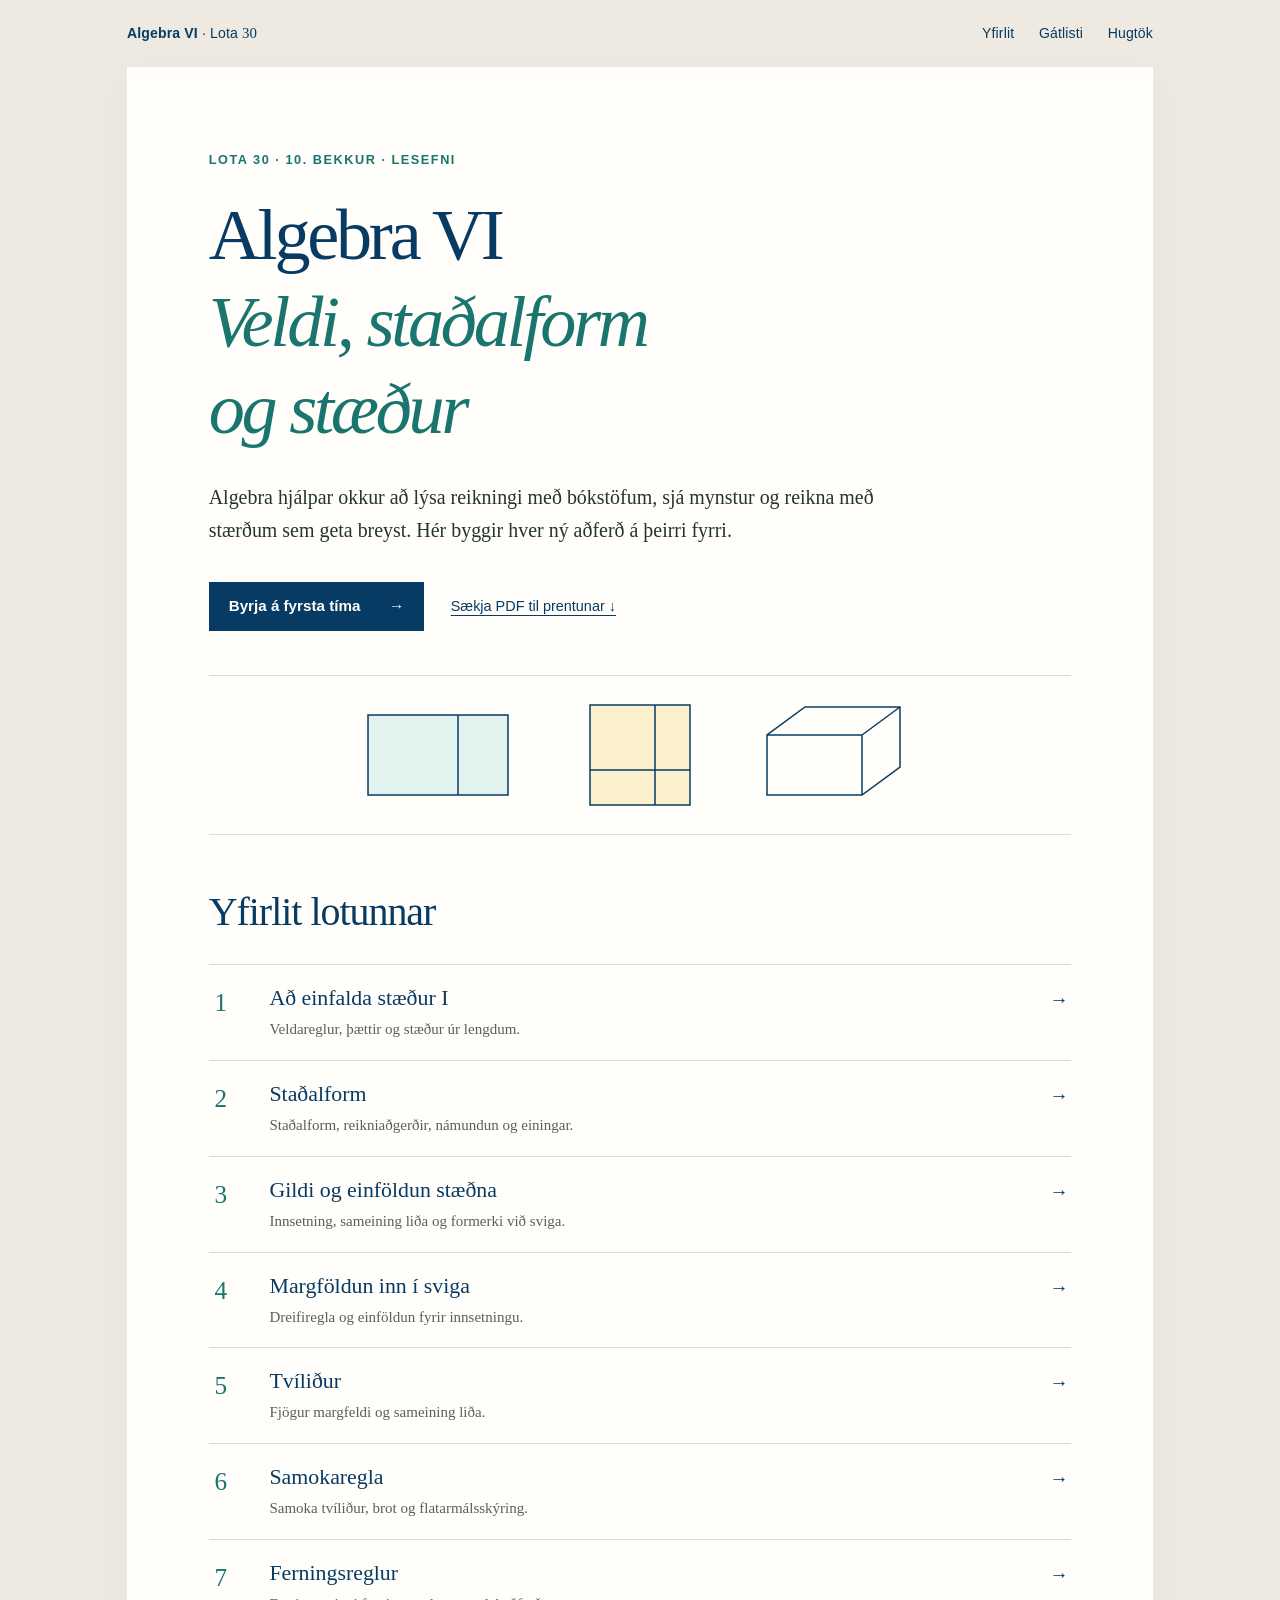
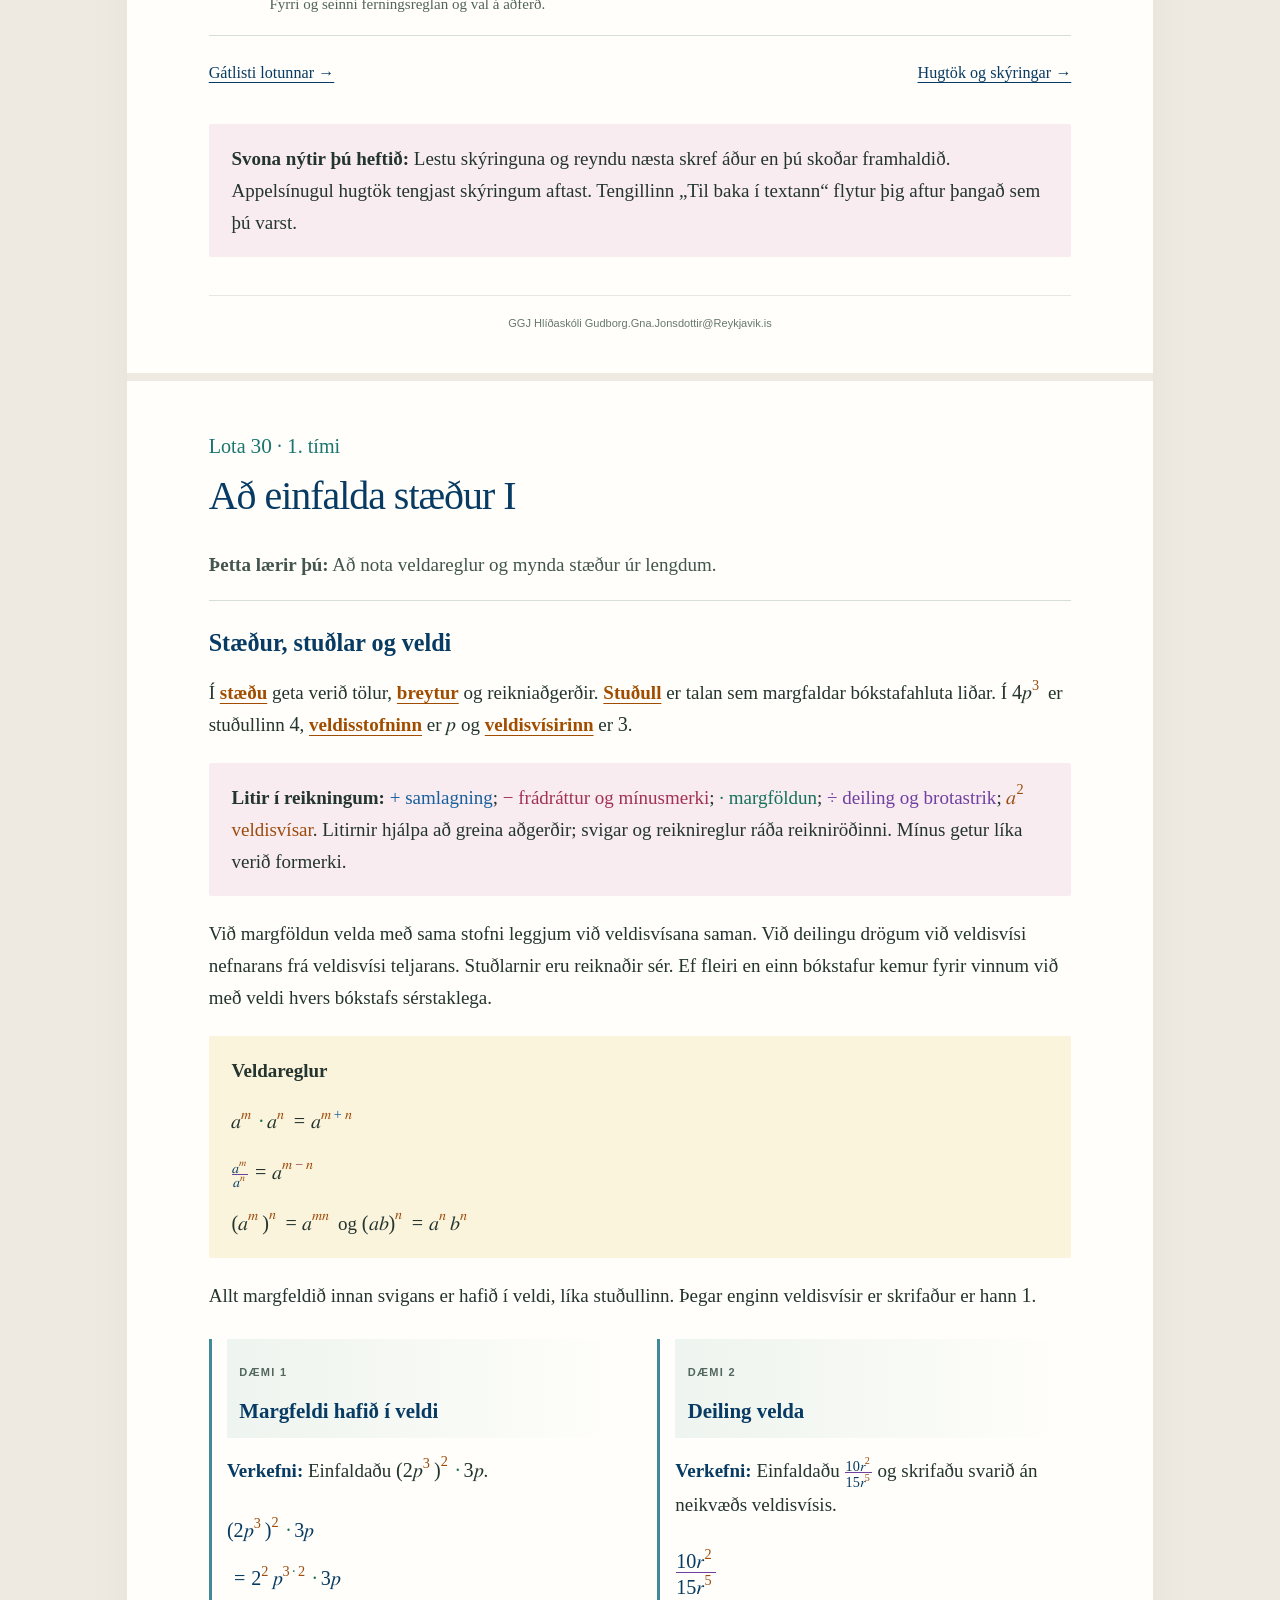
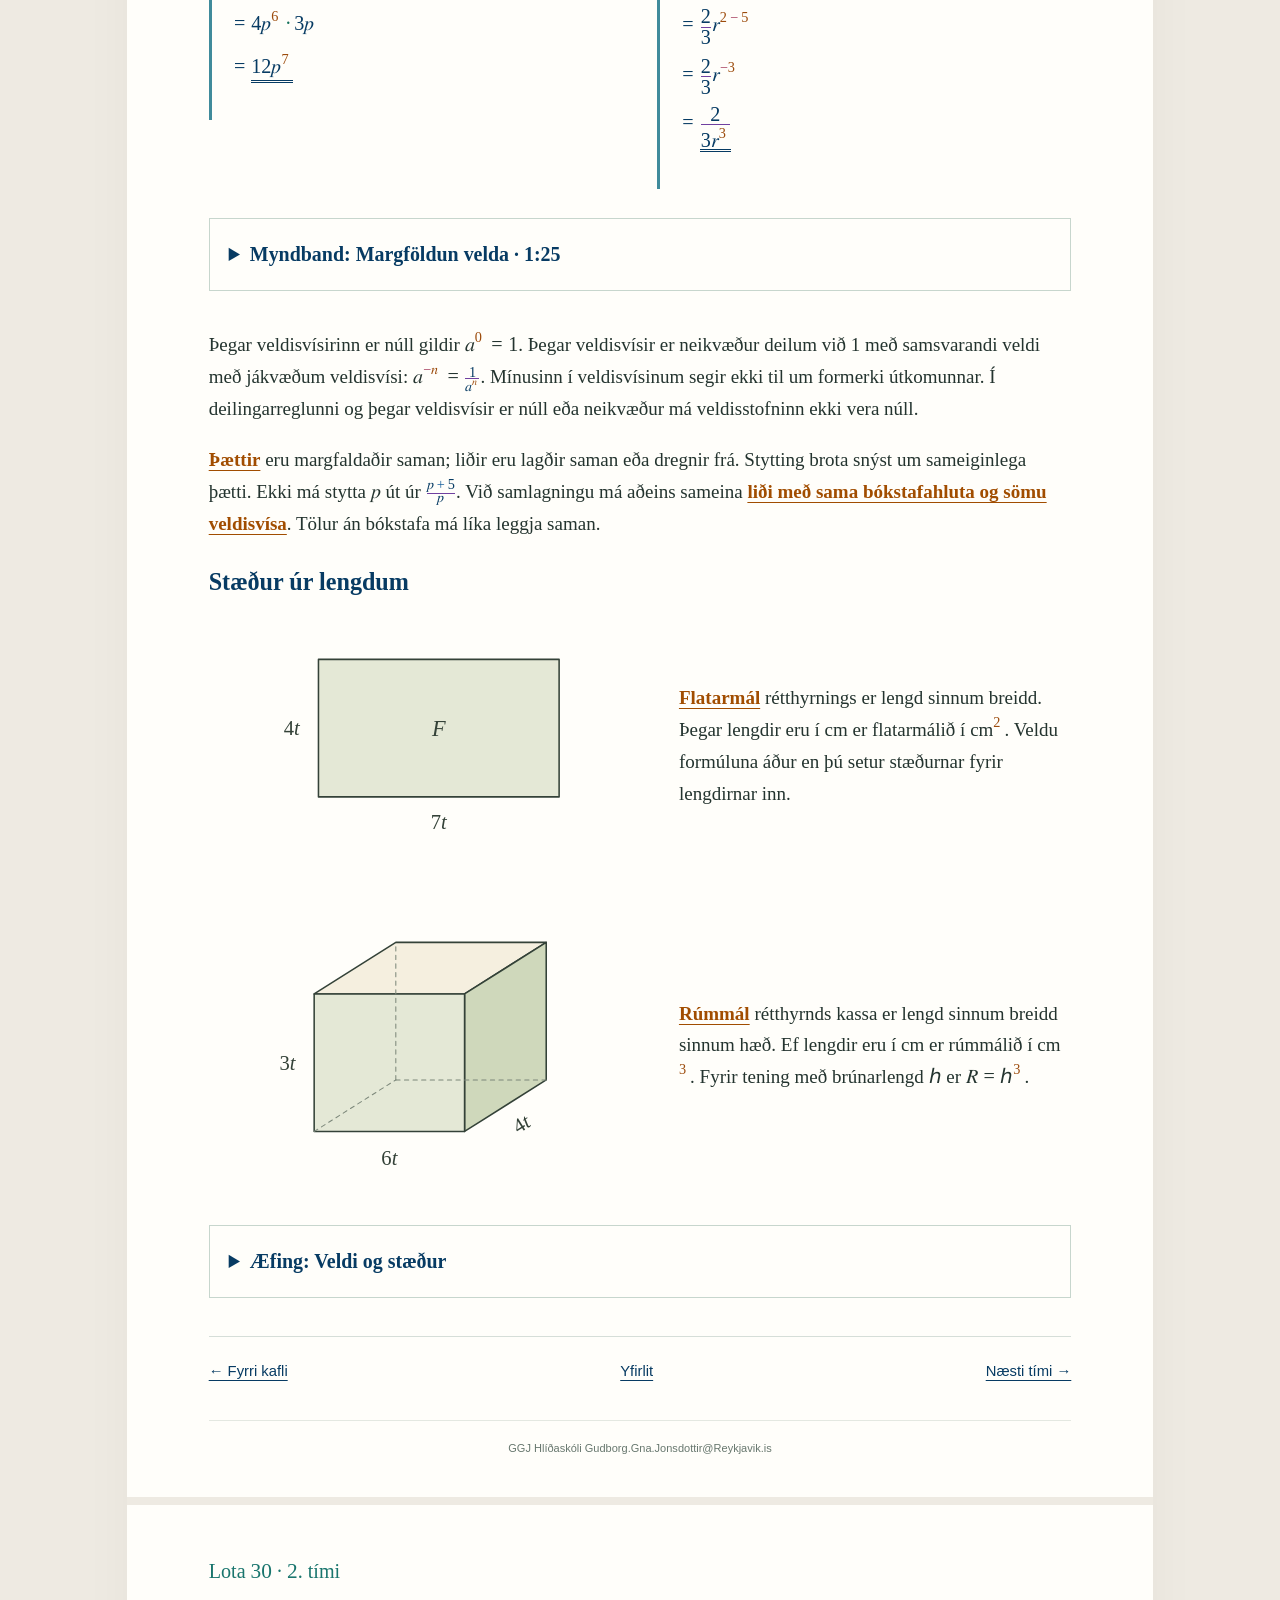
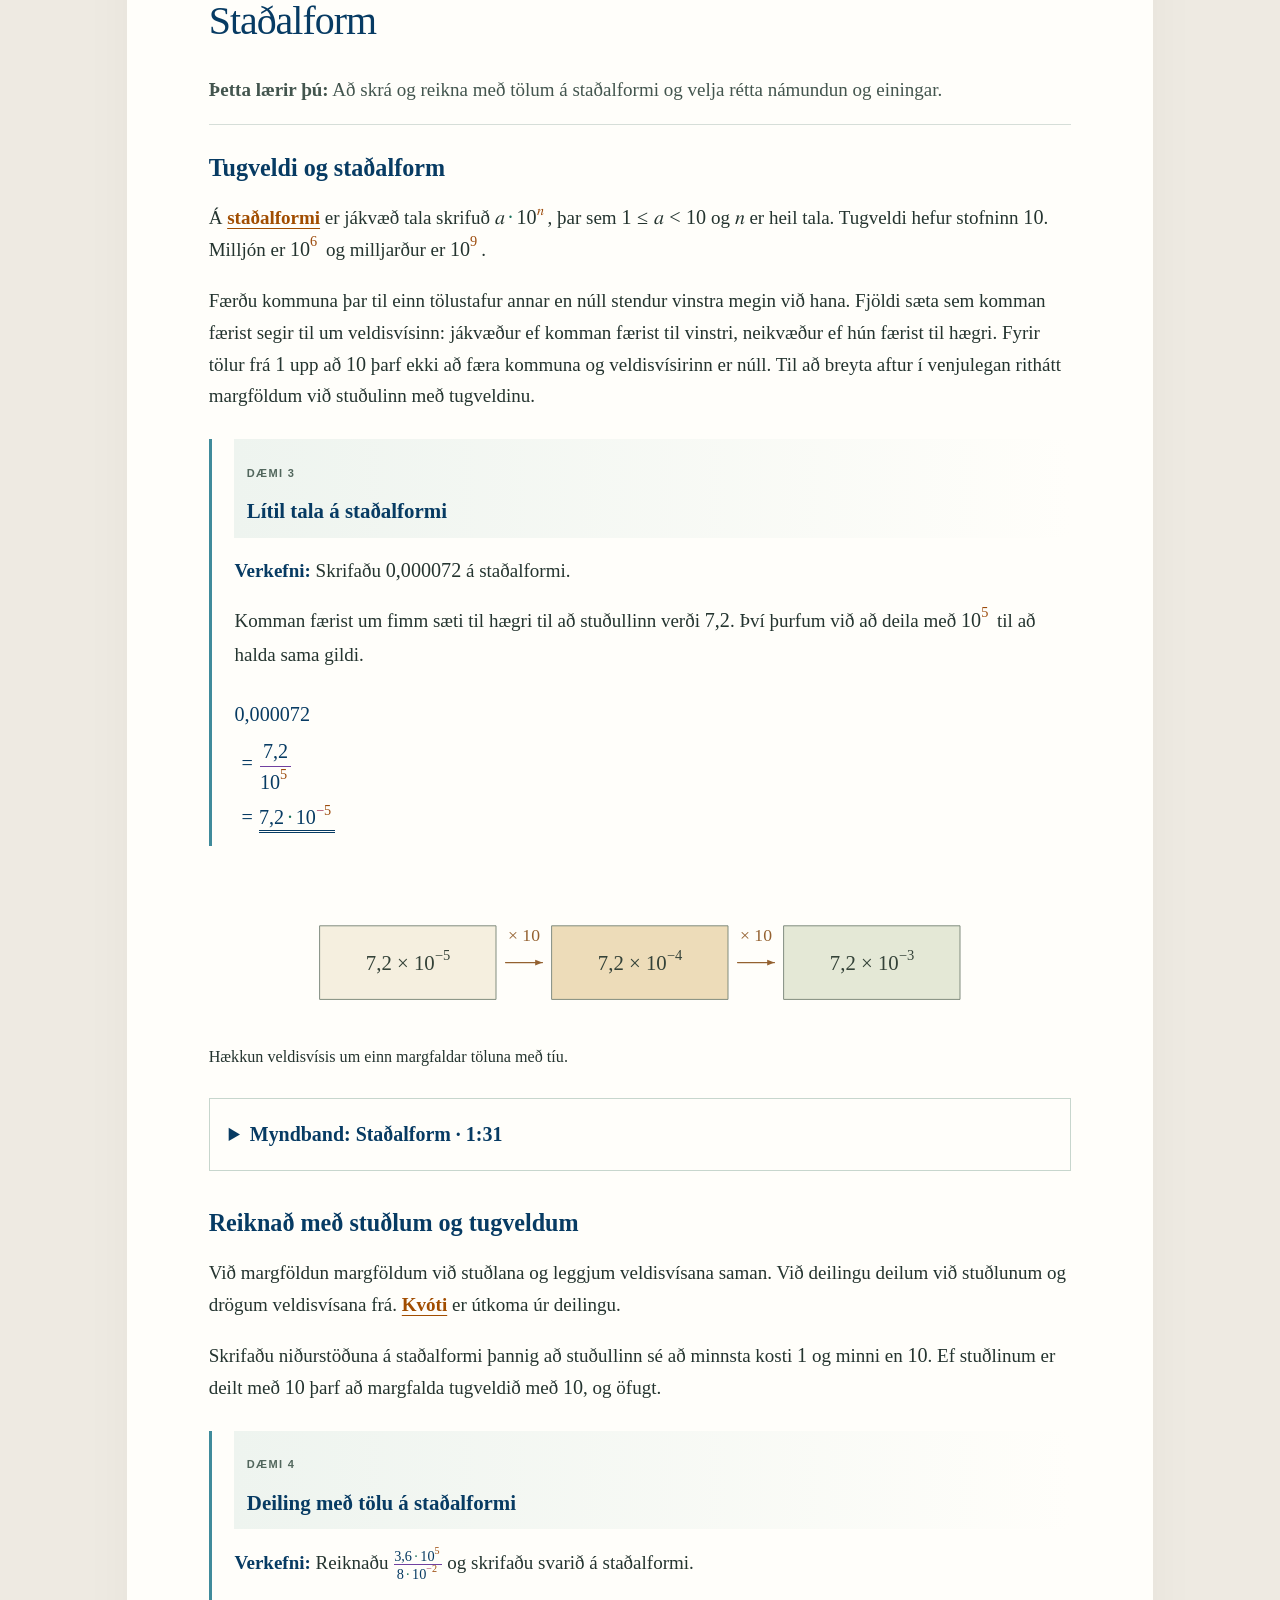
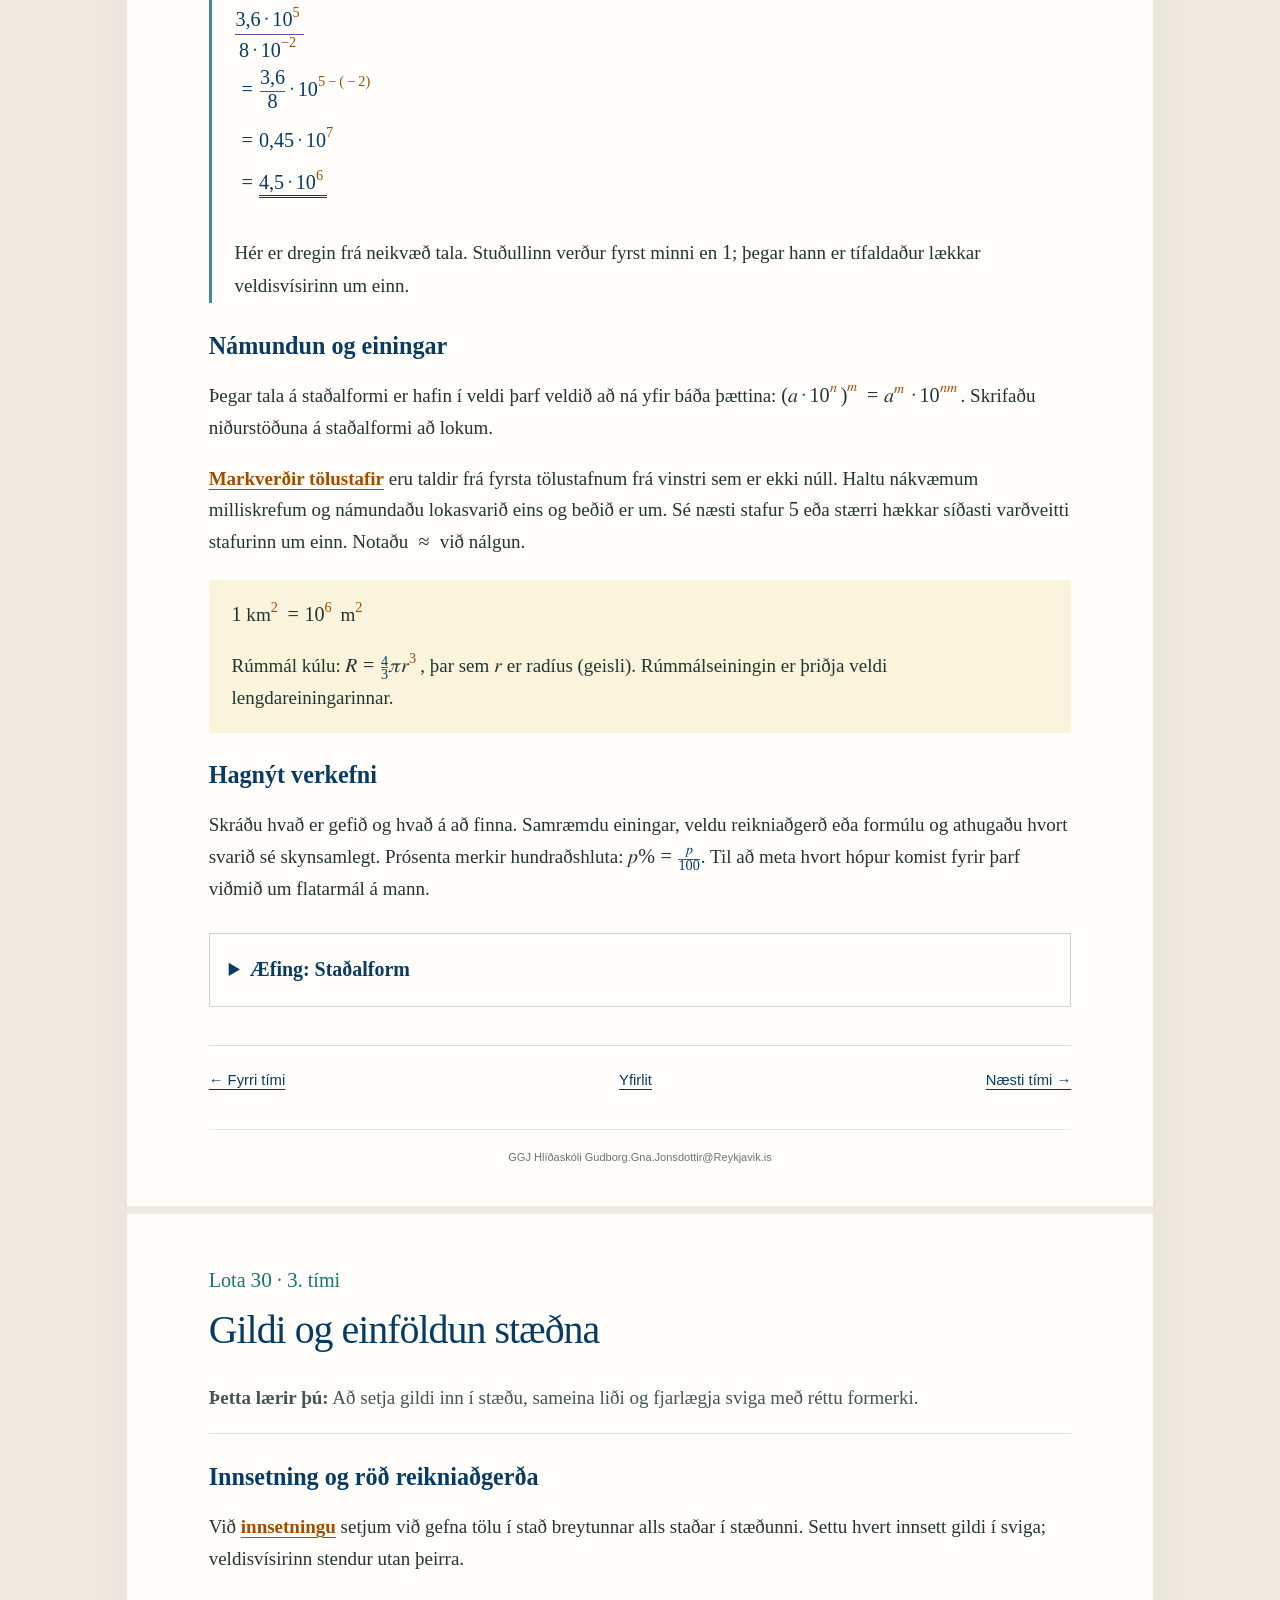
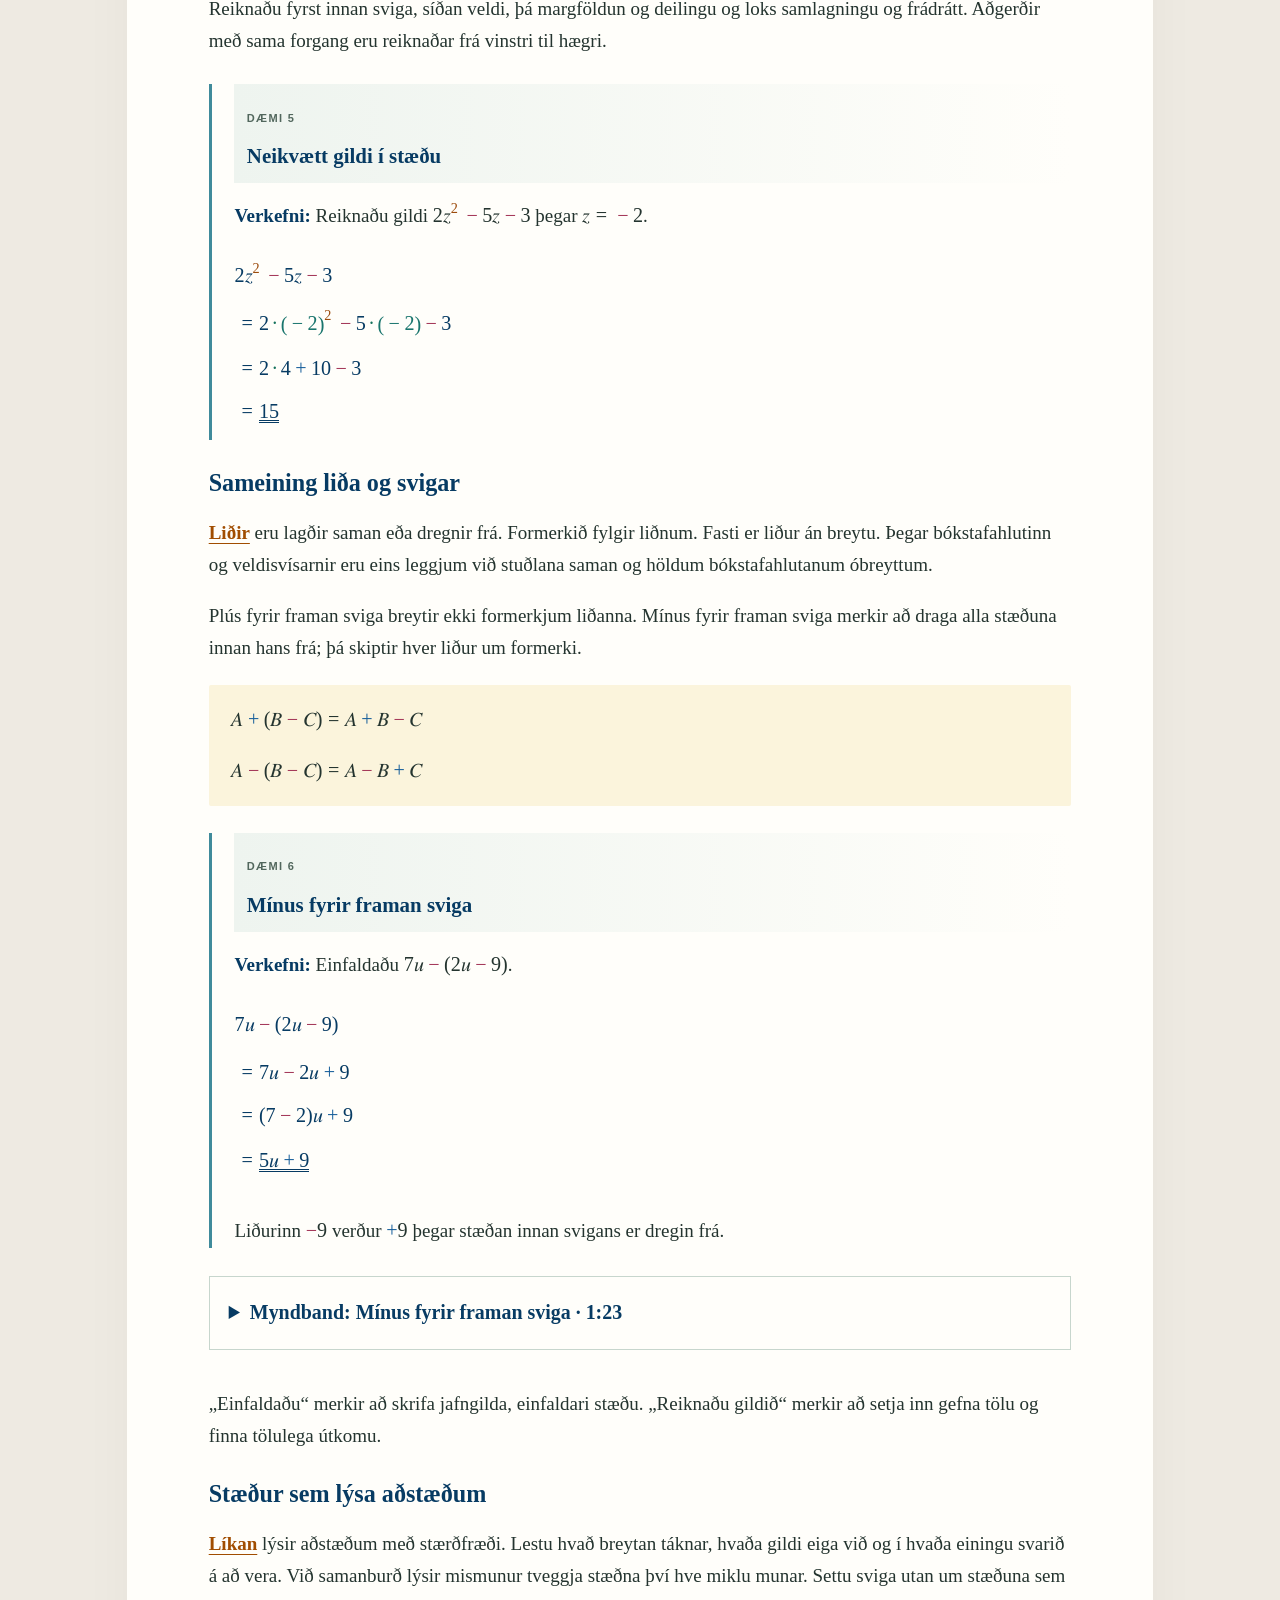
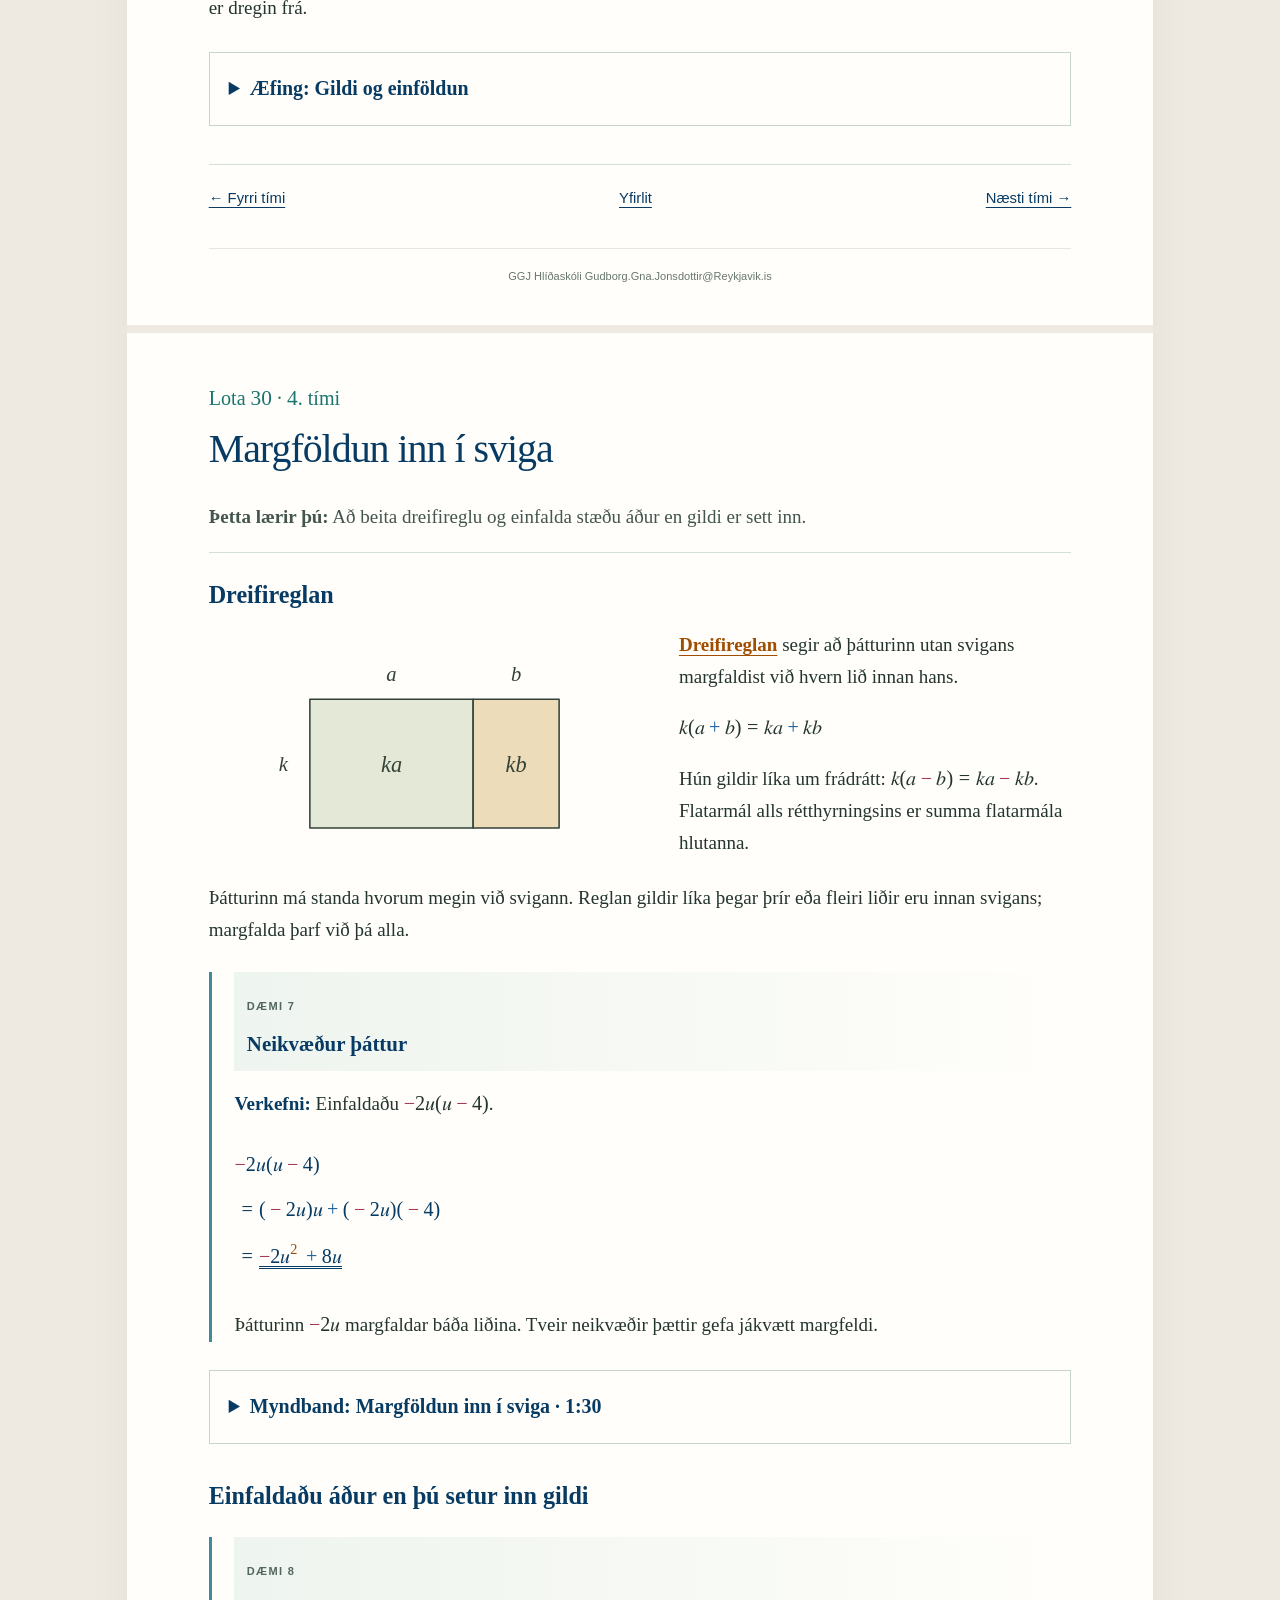
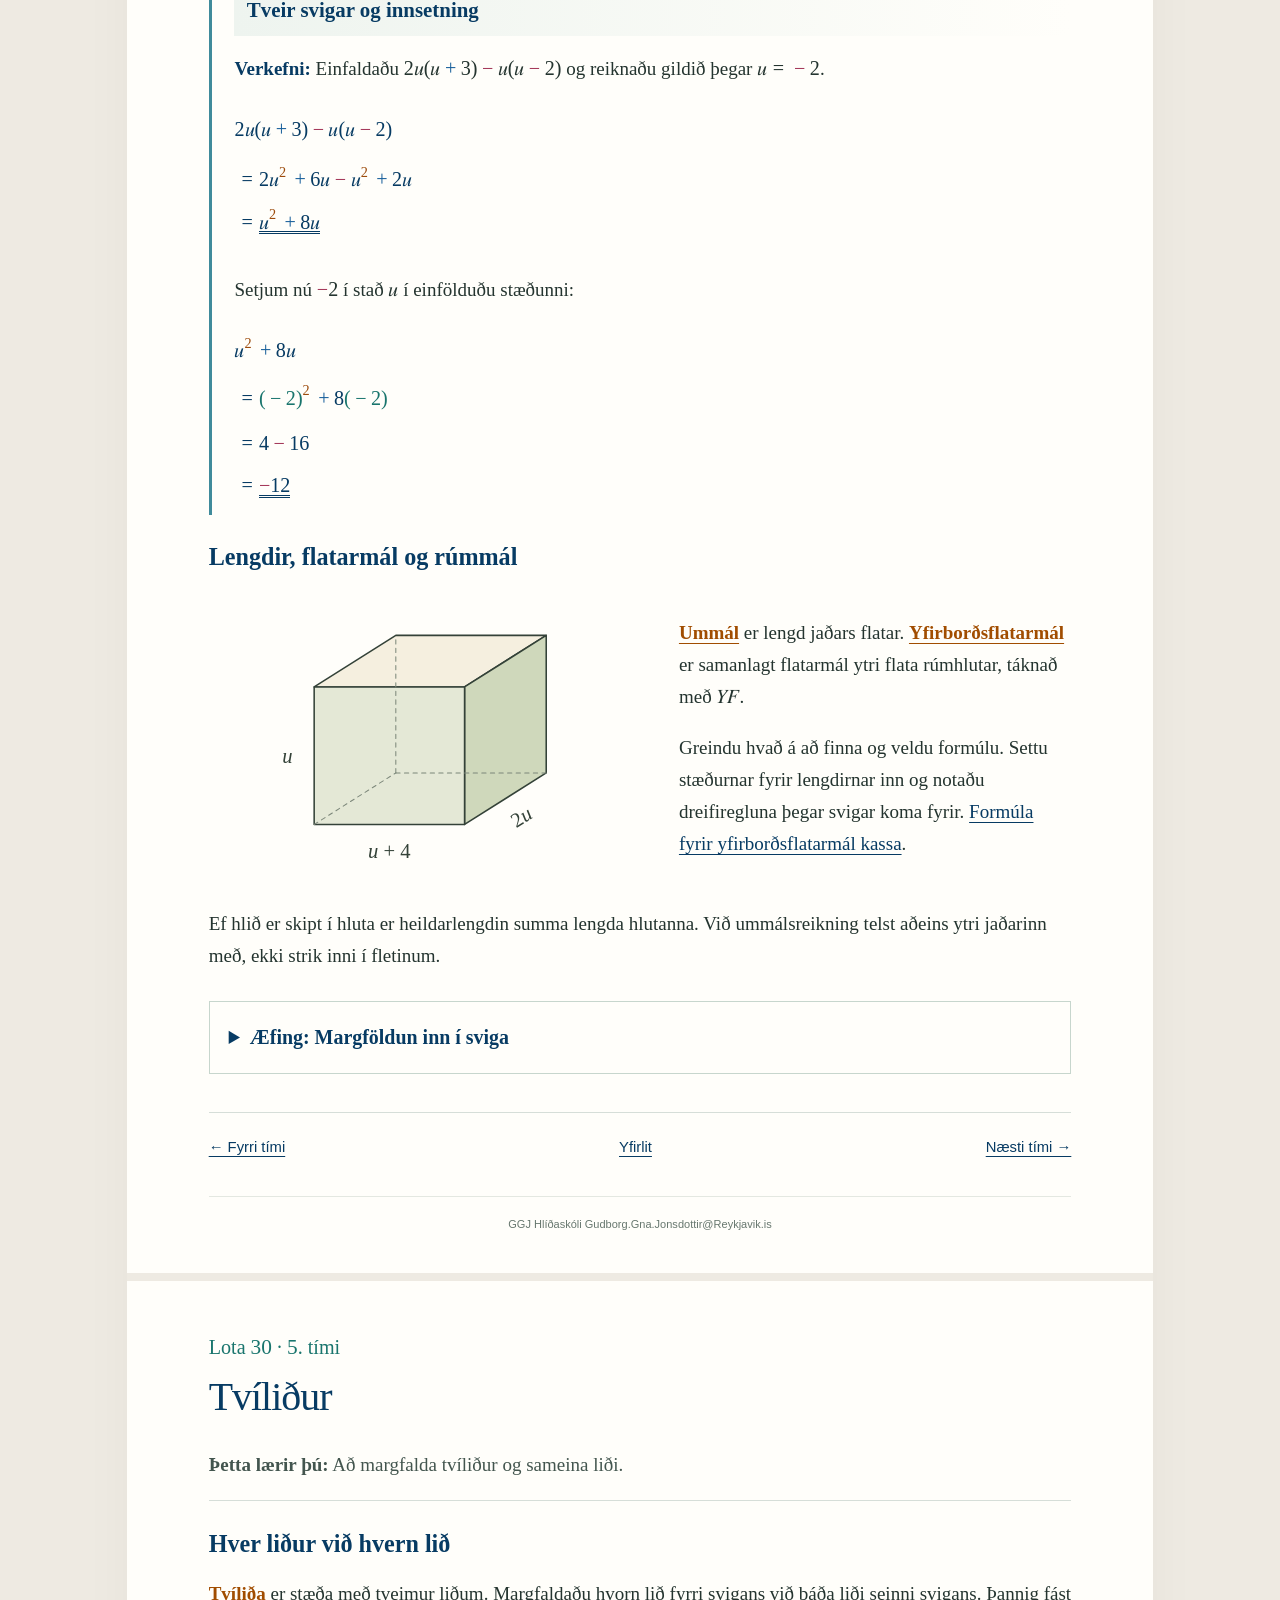
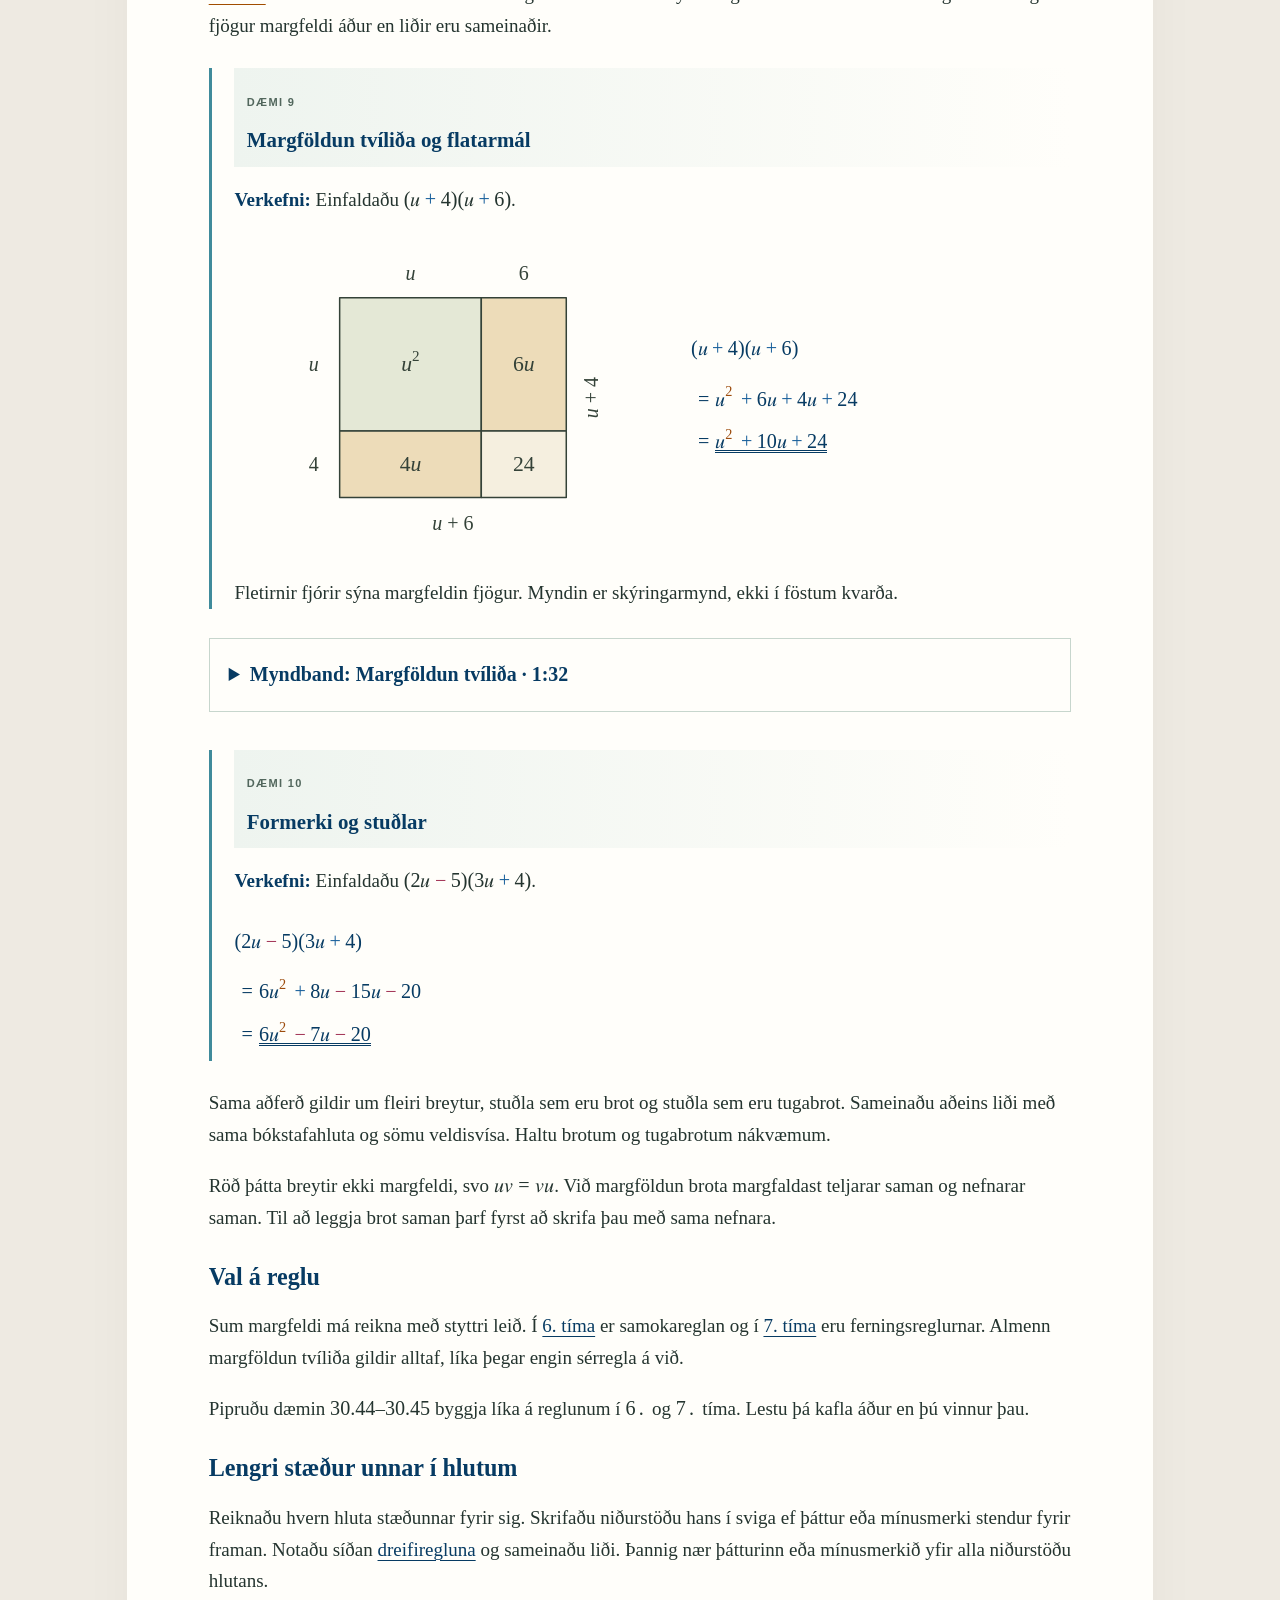
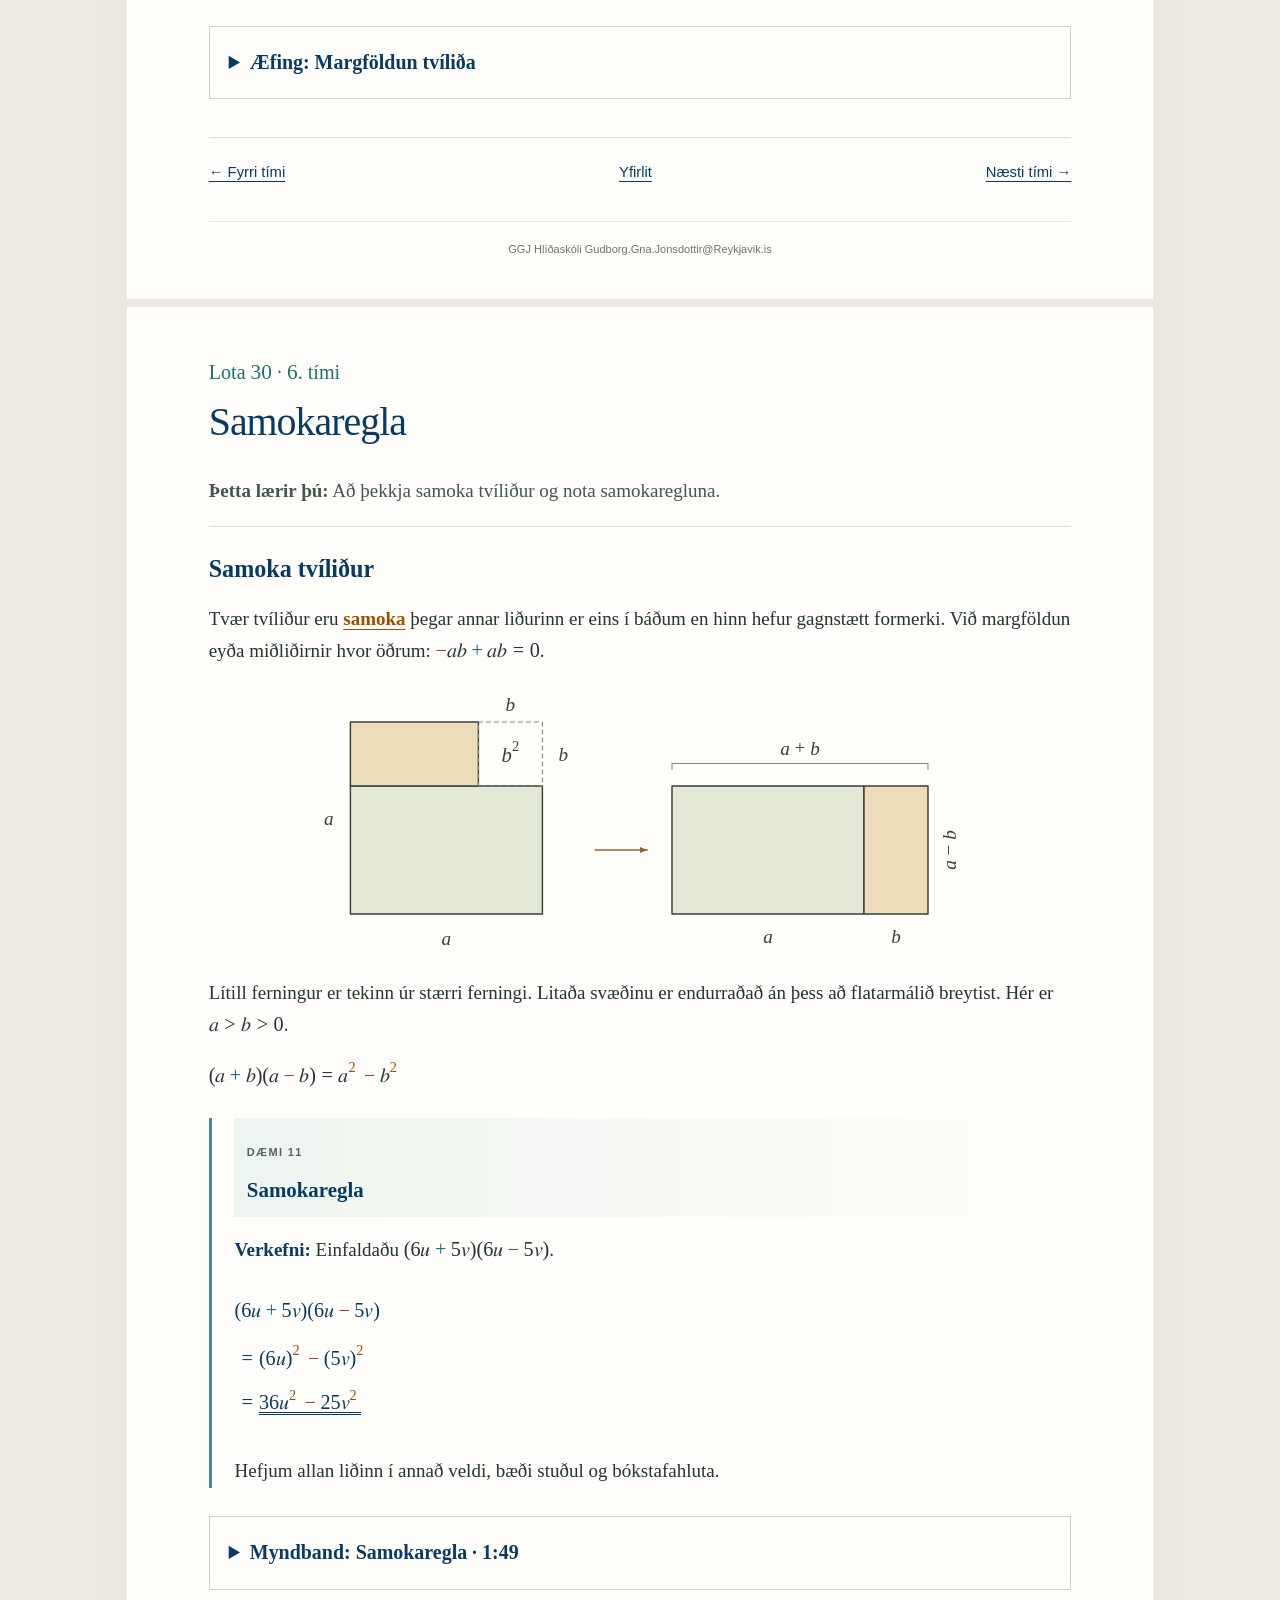
==== commit a1f384b7: "Align Algebra VI reading, exercises and videos with approved Icelandic terminology" ====
--- a/index.html
+++ b/index.html
@@ -204,12 +204,14 @@
 /* Teacher-requested 20% reduction from the approved displayed sizes. */
 .lesson.compact-chapters .concept-figure .figure-panels svg.l30-diagram{width:calc(var(--l30-size) * .8);max-width:80%!important}
 .lesson.compact-chapters .example-media .figure-panels svg.l30-diagram{width:80%!important}
-</style><link rel="stylesheet" href="aefingar/timi-2/panel.css">
-<link rel="stylesheet" href="aefingar/timi-3/panel.css">
-<link rel="stylesheet" href="aefingar/timi-4/panel.css">
-<link rel="stylesheet" href="aefingar/timi-5/panel.css">
+</style><link rel="stylesheet" href="aefingar/timi-2/panel.css">
+<link rel="stylesheet" href="aefingar/timi-3/panel.css">
+<link rel="stylesheet" href="aefingar/timi-4/panel.css">
+<link rel="stylesheet" href="aefingar/timi-5/panel.css">
+<link rel="stylesheet" href="aefingar/timi-6/panel.css">
+<link rel="stylesheet" href="aefingar/timi-7/panel.css">
 </head><body><a class="skip" href="#efni">Fara beint í efnið</a><div class="site-header"><a href="#yfirlit">Algebra VI <span>· Lota <math data-tex="30" xmlns="http://www.w3.org/1998/Math/MathML"><mrow><mn>30</mn></mrow></math></span></a><nav aria-label="Aðalflakk"><a href="#yfirlit">Yfirlit</a><a href="#gatlisti">Gátlisti</a><a href="#hugtok">Hugtök</a></nav></div><main id="efni"><section class="cover" id="yfirlit"><p class="eyebrow">LOTA 30 · 10. BEKKUR · LESEFNI</p><h1>Algebra VI<br/><em>Veldi, staðalform<br/>og stæður</em></h1><p class="lead">Algebra hjálpar okkur að lýsa reikningi með bókstöfum, sjá mynstur og reikna með stærðum sem geta breyst. Hér byggir hver ný aðferð á þeirri fyrri.</p><div class="cover-actions"><a class="button" href="#timi-1">Byrja á fyrsta tíma <span aria-hidden="true">→</span></a><a class="pdf-link" download="" href="lota30-prent.pdf">Sækja PDF til prentunar ↓</a></div><div aria-hidden="true" class="cover-line"><svg viewbox="0 0 580 120"><rect fill="#e1f2ef" height="80" stroke="#073b63" stroke-width="1.5" width="140" x="18" y="20"></rect><path d="M108 20V100" fill="none" stroke="#073b63" stroke-width="1.5"></path><rect fill="#faf0cc" height="100" stroke="#073b63" stroke-width="1.5" width="100" x="240" y="10"></rect><path d="M305 10V110M240 75H340M417 100V40L455 12H550V72L512 100ZM417 40H512V100M512 40L550 12" fill="none" stroke="#073b63" stroke-width="1.5"></path></svg></div><h2>Yfirlit lotunnar</h2><ol class="toc"><li><a href="#timi-1"><span class="toc-number"><math data-tex="1" xmlns="http://www.w3.org/1998/Math/MathML"><mrow><mn>1</mn></mrow></math></span><span><strong>Að einfalda stæður I</strong><small>Veldareglur, þættir og stæður úr lengdum.</small></span><span aria-hidden="true">→</span></a></li><li><a href="#timi-2"><span class="toc-number"><math data-tex="2" xmlns="http://www.w3.org/1998/Math/MathML"><mrow><mn>2</mn></mrow></math></span><span><strong>Staðalform</strong><small>Staðalform, reikniaðgerðir, námundun og einingar.</small></span><span aria-hidden="true">→</span></a></li><li><a href="#timi-3"><span class="toc-number"><math data-tex="3" xmlns="http://www.w3.org/1998/Math/MathML"><mrow><mn>3</mn></mrow></math></span><span><strong>Gildi og einföldun stæðna</strong><small>Innsetning, sameining liða og formerki við sviga.</small></span><span aria-hidden="true">→</span></a></li><li><a href="#timi-4"><span class="toc-number"><math data-tex="4" xmlns="http://www.w3.org/1998/Math/MathML"><mrow><mn>4</mn></mrow></math></span><span><strong>Margföldun inn í sviga</strong><small>Dreifiregla og einföldun fyrir innsetningu.</small></span><span aria-hidden="true">→</span></a></li><li><a href="#timi-5"><span class="toc-number"><math data-tex="5" xmlns="http://www.w3.org/1998/Math/MathML"><mrow><mn>5</mn></mrow></math></span><span><strong>Tvíliður</strong><small>Fjögur margfeldi og sameining liða.</small></span><span aria-hidden="true">→</span></a></li><li><a href="#timi-6"><span class="toc-number"><math data-tex="6" xmlns="http://www.w3.org/1998/Math/MathML"><mrow><mn>6</mn></mrow></math></span><span><strong>Samokaregla</strong><small>Samoka tvíliður, brot og flatarmálsskýring.</small></span><span aria-hidden="true">→</span></a></li><li><a href="#timi-7"><span class="toc-number"><math data-tex="7" xmlns="http://www.w3.org/1998/Math/MathML"><mrow><mn>7</mn></mrow></math></span><span><strong>Ferningsreglur</strong><small>Fyrri og seinni ferningsreglan og val á aðferð.</small></span><span aria-hidden="true">→</span></a></li></ol><div class="toc-bottom"><a href="#gatlisti">Gátlisti lotunnar →</a><a href="#hugtok">Hugtök og skýringar →</a></div><aside class="mundu"><p><strong>Svona nýtir þú heftið:</strong> Lestu skýringuna og reyndu næsta skref áður en þú skoðar framhaldið. Appelsínugul hugtök tengjast skýringum aftast. Tengillinn „Til baka í textann“ flytur þig aftur þangað sem þú varst.</p></aside><p class="watermark">GGJ Hlíðaskóli Gudborg.Gna.Jonsdottir@Reykjavik.is</p></section>
-<section class="lesson compact-chapters" id="timi-1"><p class="lesson-label">Lota <math data-tex="30" xmlns="http://www.w3.org/1998/Math/MathML"><mrow><mn>30</mn></mrow></math> · <math data-tex="1" xmlns="http://www.w3.org/1998/Math/MathML"><mrow><mn>1</mn></mrow></math>. tími</p><h2>Að einfalda stæður I</h2><p class="learning"><strong>Þetta lærir þú:</strong> Að nota veldareglur og mynda stæður úr lengdum.</p><h3>Stæður, stuðlar og veldi</h3><p>Í <a class="term" href="#hugtak-staeda" id="term-staeda-1">stæðu</a> geta verið tölur, <a class="term" href="#hugtak-breyta" id="term-breyta-2">breytur</a> og reikniaðgerðir. <a class="term" href="#hugtak-breyta" id="term-studull-3">Stuðull</a> er talan sem margfaldar bókstafahluta liðar. Í <math data-tex="4p^3" xmlns="http://www.w3.org/1998/Math/MathML"><mrow><mn>4</mn><msup><mi>p</mi><mn class="op-pow" mathcolor="#9c4b0c">3</mn></msup></mrow></math> er stuðullinn <math data-tex="4" xmlns="http://www.w3.org/1998/Math/MathML"><mrow><mn>4</mn></mrow></math>, <a class="term" href="#hugtak-veldisstofn" id="term-veldisstofn-4">veldisstofninn</a> er <math data-tex="p" xmlns="http://www.w3.org/1998/Math/MathML"><mrow><mi>p</mi></mrow></math> og <a class="term" href="#hugtak-veldisvisir" id="term-veldisvisir-5">veldisvísirinn</a> er <math data-tex="3" xmlns="http://www.w3.org/1998/Math/MathML"><mrow><mn>3</mn></mrow></math>.</p><aside class="mundu operation-key"><p><strong>Litir í reikningum:</strong> <span class="op-add">+ samlagning</span>; <span class="op-sub">− frádráttur og mínusmerki</span>; <span class="op-mul">· margföldun</span>; <span class="op-div">÷ deiling og brotastrik</span>; <span class="op-pow"><math data-tex="a^2" xmlns="http://www.w3.org/1998/Math/MathML"><mrow><msup><mi>a</mi><mn class="op-pow" mathcolor="#9c4b0c">2</mn></msup></mrow></math> veldisvísar</span>. Litirnir hjálpa að greina aðgerðir; svigar og reiknireglur ráða reikniröðinni. Mínus getur líka verið formerki.</p></aside><p>Við margföldun velda með sama stofni leggjum við veldisvísana saman. Við deilingu drögum við veldisvísi nefnarans frá veldisvísi teljarans. Stuðlarnir eru reiknaðir sér. Ef fleiri en einn bókstafur kemur fyrir vinnum við með veldi hvers bókstafs sérstaklega.</p><aside class="regla"><strong>Veldareglur</strong><p><math data-tex="a^m\cdot a^n=a^{m+n}" xmlns="http://www.w3.org/1998/Math/MathML"><mrow><msup><mi>a</mi><mi class="op-pow" mathcolor="#9c4b0c">m</mi></msup><mo class="op-mul" mathcolor="#14715b">·</mo><msup><mi>a</mi><mi class="op-pow" mathcolor="#9c4b0c">n</mi></msup><mo>=</mo><msup><mi>a</mi><mrow class="op-pow" mathcolor="#9c4b0c"><mi>m</mi><mo class="op-add" mathcolor="#185f9b">+</mo><mi>n</mi></mrow></msup></mrow></math></p><p><math data-tex="\frac{a^m}{a^n}=a^{m-n}" xmlns="http://www.w3.org/1998/Math/MathML"><mrow><mfrac class="op-div" mathcolor="#7040a0"><mrow class="math-neutral" mathcolor="#073b63"><mrow><msup><mi>a</mi><mi class="op-pow" mathcolor="#9c4b0c">m</mi></msup></mrow></mrow><mrow class="math-neutral" mathcolor="#073b63"><mrow><msup><mi>a</mi><mi class="op-pow" mathcolor="#9c4b0c">n</mi></msup></mrow></mrow></mfrac><mo>=</mo><msup><mi>a</mi><mrow class="op-pow" mathcolor="#9c4b0c"><mi>m</mi><mo class="op-sub" mathcolor="#a13254">−</mo><mi>n</mi></mrow></msup></mrow></math></p><p><math data-tex="(a^m)^n=a^{mn}" xmlns="http://www.w3.org/1998/Math/MathML"><mrow><mo stretchy="false">(</mo><msup><mi>a</mi><mi class="op-pow" mathcolor="#9c4b0c">m</mi></msup><msup><mo stretchy="false">)</mo><mi class="op-pow" mathcolor="#9c4b0c">n</mi></msup><mo>=</mo><msup><mi>a</mi><mrow class="op-pow" mathcolor="#9c4b0c"><mi>m</mi><mi>n</mi></mrow></msup></mrow></math> og <math data-tex="(ab)^n=a^nb^n" xmlns="http://www.w3.org/1998/Math/MathML"><mrow><mo stretchy="false">(</mo><mi>a</mi><mi>b</mi><msup><mo stretchy="false">)</mo><mi class="op-pow" mathcolor="#9c4b0c">n</mi></msup><mo>=</mo><msup><mi>a</mi><mi class="op-pow" mathcolor="#9c4b0c">n</mi></msup><msup><mi>b</mi><mi class="op-pow" mathcolor="#9c4b0c">n</mi></msup></mrow></math></p></aside><p>Veldisvísir utan sviga nær yfir allan veldisstofninn, líka stuðulinn. Þegar enginn veldisvísir er skrifaður er hann <math data-tex="1" xmlns="http://www.w3.org/1998/Math/MathML"><mrow><mn>1</mn></mrow></math>.</p><div class="example-pair"><article class="example lotaCyan" id="daemi-lota30-1"><header><p class="eyebrow">DÆMI 1</p><h4>Margfeldi hafið í veldi</h4></header><p class="example-question"><strong>Verkefni:</strong> Einfaldaðu <math data-tex="(2p^3)^2\cdot3p" xmlns="http://www.w3.org/1998/Math/MathML"><mrow><mo stretchy="false">(</mo><mn>2</mn><msup><mi>p</mi><mn class="op-pow" mathcolor="#9c4b0c">3</mn></msup><msup><mo stretchy="false">)</mo><mn class="op-pow" mathcolor="#9c4b0c">2</mn></msup><mo class="op-mul" mathcolor="#14715b">·</mo><mn>3</mn><mi>p</mi></mrow></math>.</p><div class="calculation"><div class="math-line"><math data-tex="(2p^3)^2\cdot3p" displaystyle="true" xmlns="http://www.w3.org/1998/Math/MathML"><mrow><mo stretchy="false">(</mo><mn>2</mn><msup><mi>p</mi><mn class="op-pow" mathcolor="#9c4b0c">3</mn></msup><msup><mo stretchy="false">)</mo><mn class="op-pow" mathcolor="#9c4b0c">2</mn></msup><mo class="op-mul" mathcolor="#14715b">·</mo><mn>3</mn><mi>p</mi></mrow></math></div><div class="math-line"><math data-tex="=2^2p^{3\cdot2}\cdot3p" displaystyle="true" xmlns="http://www.w3.org/1998/Math/MathML"><mtable class="equation-grid"><mtr><mtd class="eq-left"><mrow></mrow></mtd><mtd class="eq-sign"><mrow><mo lspace="0em" rspace="0em">=</mo></mrow></mtd><mtd class="eq-right"><mrow><msup><mn>2</mn><mn class="op-pow" mathcolor="#9c4b0c">2</mn></msup><msup><mi>p</mi><mrow class="op-pow" mathcolor="#9c4b0c"><mn>3</mn><mo class="op-mul" mathcolor="#14715b">·</mo><mn>2</mn></mrow></msup><mo class="op-mul" mathcolor="#14715b">·</mo><mn>3</mn><mi>p</mi></mrow></mtd></mtr></mtable></math></div><div class="math-line"><math data-tex="=4p^6\cdot3p" displaystyle="true" xmlns="http://www.w3.org/1998/Math/MathML"><mtable class="equation-grid"><mtr><mtd class="eq-left"><mrow></mrow></mtd><mtd class="eq-sign"><mrow><mo lspace="0em" rspace="0em">=</mo></mrow></mtd><mtd class="eq-right"><mrow><mn>4</mn><msup><mi>p</mi><mn class="op-pow" mathcolor="#9c4b0c">6</mn></msup><mo class="op-mul" mathcolor="#14715b">·</mo><mn>3</mn><mi>p</mi></mrow></mtd></mtr></mtable></math></div><div class="math-line"><math data-tex="=12p^7" displaystyle="true" xmlns="http://www.w3.org/1998/Math/MathML"><mtable class="equation-grid"><mtr><mtd class="eq-left"><mrow></mrow></mtd><mtd class="eq-sign"><mrow><mo lspace="0em" rspace="0em">=</mo></mrow></mtd><mtd class="eq-right"><mrow><mrow class="final-answer"><mn>12</mn><msup><mi>p</mi><mn class="op-pow" mathcolor="#9c4b0c">7</mn></msup></mrow></mrow></mtd></mtr></mtable></math></div></div></article><article class="example lotaCyan" id="daemi-lota30-2"><header><p class="eyebrow">DÆMI 2</p><h4>Deiling velda</h4></header><p class="example-question"><strong>Verkefni:</strong> Einfaldaðu <math data-tex="\frac{10r^2}{15r^5}" xmlns="http://www.w3.org/1998/Math/MathML"><mrow><mfrac class="op-div" mathcolor="#7040a0"><mrow class="math-neutral" mathcolor="#073b63"><mrow><mn>10</mn><msup><mi>r</mi><mn class="op-pow" mathcolor="#9c4b0c">2</mn></msup></mrow></mrow><mrow class="math-neutral" mathcolor="#073b63"><mrow><mn>15</mn><msup><mi>r</mi><mn class="op-pow" mathcolor="#9c4b0c">5</mn></msup></mrow></mrow></mfrac></mrow></math> og skrifaðu svarið án neikvæðs veldisvísis.</p><div class="calculation"><div class="math-line"><math data-tex="\frac{10r^2}{15r^5}" displaystyle="true" xmlns="http://www.w3.org/1998/Math/MathML"><mrow><mfrac class="op-div" mathcolor="#7040a0"><mrow class="math-neutral" mathcolor="#073b63"><mrow><mn>10</mn><msup><mi>r</mi><mn class="op-pow" mathcolor="#9c4b0c">2</mn></msup></mrow></mrow><mrow class="math-neutral" mathcolor="#073b63"><mrow><mn>15</mn><msup><mi>r</mi><mn class="op-pow" mathcolor="#9c4b0c">5</mn></msup></mrow></mrow></mfrac></mrow></math></div><div class="math-line"><math data-tex="=\frac23r^{2-5}" displaystyle="true" xmlns="http://www.w3.org/1998/Math/MathML"><mtable class="equation-grid"><mtr><mtd class="eq-left"><mrow></mrow></mtd><mtd class="eq-sign"><mrow><mo lspace="0em" rspace="0em">=</mo></mrow></mtd><mtd class="eq-right"><mrow><mfrac class="op-div" mathcolor="#7040a0"><mrow class="math-neutral" mathcolor="#073b63"><mn>2</mn></mrow><mrow class="math-neutral" mathcolor="#073b63"><mn>3</mn></mrow></mfrac><msup><mi>r</mi><mrow class="op-pow" mathcolor="#9c4b0c"><mn>2</mn><mo class="op-sub" mathcolor="#a13254">−</mo><mn>5</mn></mrow></msup></mrow></mtd></mtr></mtable></math></div><div class="math-line"><math data-tex="=\frac23r^{-3}" displaystyle="true" xmlns="http://www.w3.org/1998/Math/MathML"><mtable class="equation-grid"><mtr><mtd class="eq-left"><mrow></mrow></mtd><mtd class="eq-sign"><mrow><mo lspace="0em" rspace="0em">=</mo></mrow></mtd><mtd class="eq-right"><mrow><mfrac class="op-div" mathcolor="#7040a0"><mrow class="math-neutral" mathcolor="#073b63"><mn>2</mn></mrow><mrow class="math-neutral" mathcolor="#073b63"><mn>3</mn></mrow></mfrac><msup><mi>r</mi><mrow class="op-pow" mathcolor="#9c4b0c"><mo class="op-sub" mathcolor="#a13254">−</mo><mn>3</mn></mrow></msup></mrow></mtd></mtr></mtable></math></div><div class="math-line"><math data-tex="=\frac{2}{3r^3}" displaystyle="true" xmlns="http://www.w3.org/1998/Math/MathML"><mtable class="equation-grid"><mtr><mtd class="eq-left"><mrow></mrow></mtd><mtd class="eq-sign"><mrow><mo lspace="0em" rspace="0em">=</mo></mrow></mtd><mtd class="eq-right"><mrow><mrow class="final-answer"><mfrac class="op-div" mathcolor="#7040a0"><mrow class="math-neutral" mathcolor="#073b63"><mrow><mn>2</mn></mrow></mrow><mrow class="math-neutral" mathcolor="#073b63"><mrow><mn>3</mn><msup><mi>r</mi><mn class="op-pow" mathcolor="#9c4b0c">3</mn></msup></mrow></mrow></mfrac></mrow></mrow></mtd></mtr></mtable></math></div></div></article></div><details class="reference-panel web-only lesson-video" id="myndband-lota30-1"><summary id="myndband-lota30-1-titill">Myndband: Margföldun velda · 1:25</summary><video aria-labelledby="myndband-lota30-1-titill" controls="" height="720" playsinline="" preload="none" style="display:block;width:100%;height:auto;margin:1rem 0" width="1280"><source src="myndbond/lota30_01_veldareglur.mp4" type="video/mp4"/><a href="myndbond/lota30_01_veldareglur.mp4">Opna myndbandið</a></video><p class="ref-intro"><a href="myndbond/lota30_01_veldareglur.mp4" rel="noopener" target="_blank">Opna myndband í sér glugga (MP4)</a></p></details><p>Núllti veldisvísirinn gefur <math data-tex="a^0=1" xmlns="http://www.w3.org/1998/Math/MathML"><mrow><msup><mi>a</mi><mn class="op-pow" mathcolor="#9c4b0c">0</mn></msup><mo>=</mo><mn>1</mn></mrow></math>. Neikvæður veldisvísir segir að taka eigi gagnhverfu: <math data-tex="a^{-n}=\frac{1}{a^n}" xmlns="http://www.w3.org/1998/Math/MathML"><mrow><msup><mi>a</mi><mrow class="op-pow" mathcolor="#9c4b0c"><mo class="op-sub" mathcolor="#a13254">−</mo><mi>n</mi></mrow></msup><mo>=</mo><mfrac class="op-div" mathcolor="#7040a0"><mrow class="math-neutral" mathcolor="#073b63"><mrow><mn>1</mn></mrow></mrow><mrow class="math-neutral" mathcolor="#073b63"><mrow><msup><mi>a</mi><mi class="op-pow" mathcolor="#9c4b0c">n</mi></msup></mrow></mrow></mfrac></mrow></math>. Mínusinn í veldisvísinum segir ekki til um formerki útkomunnar. Í deilingarreglunni og þegar veldisvísir er núll eða neikvæður má veldisstofninn ekki vera núll.</p><p><a class="term" href="#hugtak-thattur" id="term-thattur-7">Þættir</a> eru margfaldaðir saman; liðir eru lagðir saman eða dregnir frá. Stytting brota snýst um sameiginlega þætti. Ekki má stytta <math data-tex="p" xmlns="http://www.w3.org/1998/Math/MathML"><mrow><mi>p</mi></mrow></math> út úr <math data-tex="\frac{p+5}{p}" xmlns="http://www.w3.org/1998/Math/MathML"><mrow><mfrac class="op-div" mathcolor="#7040a0"><mrow class="math-neutral" mathcolor="#073b63"><mrow><mi>p</mi><mo class="op-add" mathcolor="#185f9b">+</mo><mn>5</mn></mrow></mrow><mrow class="math-neutral" mathcolor="#073b63"><mrow><mi>p</mi></mrow></mrow></mfrac></mrow></math>. Við samlagningu má aðeins sameina <a class="term" href="#hugtak-samkynja" id="term-samkynja-6">liði með sama bókstafahluta og sömu veldisvísa</a>. Tölur án bókstafa má líka leggja saman.</p><h3>Stæður úr lengdum</h3><div class="example-media print-keep"><figure class="concept-figure figure-1"><div class="figure-panels"><svg aria-labelledby="l30-clean-1-title" class="l30-diagram" height="280" role="img" style="--l30-size:420px;font-family:Cambria,Georgia,serif" viewbox="0 0 420 280" width="420" xmlns="http://www.w3.org/2000/svg"><title id="l30-clean-1-title">Rétthyrningur með hliðar 7t og 4t. Flatarmálið er táknað með F.</title><path d="M75 40h280v160h-280Z" fill="#E4E8D6" stroke="#344238" stroke-linecap="round" stroke-linejoin="round" stroke-width="1.8"></path><text dominant-baseline="central" fill="#344238" font-size="26" text-anchor="middle" x="215" y="120"><tspan font-style="italic">F</tspan></text><text dominant-baseline="central" fill="#344238" font-size="24" text-anchor="middle" x="215" y="229">7<tspan font-style="italic">t</tspan></text><text dominant-baseline="central" fill="#344238" font-size="24" text-anchor="middle" x="44" y="120">4<tspan font-style="italic">t</tspan></text></svg></div></figure><div class="media-copy"><p><a class="term" href="#hugtak-flatarmal" id="term-flatarmal-8">Flatarmál</a> rétthyrnings er lengd sinnum breidd. Þegar lengdir eru í cm er flatarmálið í cm<math data-tex="^2" xmlns="http://www.w3.org/1998/Math/MathML"><mrow><msup><mi></mi><mn class="op-pow" mathcolor="#9c4b0c">2</mn></msup></mrow></math>. Veldu formúluna áður en þú setur lengdarstæðurnar inn.</p></div></div><div class="example-media print-keep"><figure class="concept-figure figure-2"><div class="figure-panels"><svg aria-labelledby="l30-clean-2-title" class="l30-diagram" height="320" role="img" style="--l30-size:420px;font-family:Cambria,Georgia,serif" viewbox="0 0 420 320" width="420" xmlns="http://www.w3.org/2000/svg"><title id="l30-clean-2-title">Rétthyrndur kassi með brúnir 6t, 4t og 3t.</title><path d="M70 100L165 40L340 40L245 100Z" fill="#F5EFDF" stroke="#344238" stroke-linecap="round" stroke-linejoin="round" stroke-width="1.8"></path><path d="M245 100L340 40L340 200L245 260Z" fill="#CFD8BB" stroke="#344238" stroke-linecap="round" stroke-linejoin="round" stroke-width="1.8"></path><path d="M70 100h175v160h-175Z" fill="#E4E8D6" stroke="#344238" stroke-linecap="round" stroke-linejoin="round" stroke-width="1.8"></path><path d="M70 260L165 200" fill="none" stroke="#7D887B" stroke-dasharray="5 5" stroke-linecap="round" stroke-linejoin="round" stroke-width="1.2"></path><path d="M165 200L165 40" fill="none" stroke="#7D887B" stroke-dasharray="5 5" stroke-linecap="round" stroke-linejoin="round" stroke-width="1.2"></path><path d="M165 200L340 200" fill="none" stroke="#7D887B" stroke-dasharray="5 5" stroke-linecap="round" stroke-linejoin="round" stroke-width="1.2"></path><text dominant-baseline="central" fill="#344238" font-size="24" text-anchor="middle" x="157.5" y="291">6<tspan font-style="italic">t</tspan></text><text dominant-baseline="central" fill="#344238" font-size="24" text-anchor="middle" x="39" y="180">3<tspan font-style="italic">t</tspan></text><text dominant-baseline="central" fill="#344238" font-size="24" text-anchor="middle" transform="rotate(-32 311 251)" x="311" y="251">4<tspan font-style="italic">t</tspan></text></svg></div></figure><div class="media-copy"><p><a class="term" href="#hugtak-rummal" id="term-rummal-9">Rúmmál</a> rétthyrnds kassa er lengd sinnum breidd sinnum hæð. Ef lengdir eru í cm er rúmmálið í cm<math data-tex="^3" xmlns="http://www.w3.org/1998/Math/MathML"><mrow><msup><mi></mi><mn class="op-pow" mathcolor="#9c4b0c">3</mn></msup></mrow></math>. Fyrir tening með brúnarlengd <math data-tex="h" xmlns="http://www.w3.org/1998/Math/MathML"><mrow><mi>h</mi></mrow></math> er <math data-tex="R=h^3" xmlns="http://www.w3.org/1998/Math/MathML"><mrow><mi>R</mi><mo>=</mo><msup><mi>h</mi><mn class="op-pow" mathcolor="#9c4b0c">3</mn></msup></mrow></math>.</p></div></div>
+<section class="lesson compact-chapters" id="timi-1"><p class="lesson-label">Lota <math data-tex="30" xmlns="http://www.w3.org/1998/Math/MathML"><mrow><mn>30</mn></mrow></math> · <math data-tex="1" xmlns="http://www.w3.org/1998/Math/MathML"><mrow><mn>1</mn></mrow></math>. tími</p><h2>Að einfalda stæður I</h2><p class="learning"><strong>Þetta lærir þú:</strong> Að nota veldareglur og mynda stæður úr lengdum.</p><h3>Stæður, stuðlar og veldi</h3><p>Í <a class="term" href="#hugtak-staeda" id="term-staeda-1">stæðu</a> geta verið tölur, <a class="term" href="#hugtak-breyta" id="term-breyta-2">breytur</a> og reikniaðgerðir. <a class="term" href="#hugtak-breyta" id="term-studull-3">Stuðull</a> er talan sem margfaldar bókstafahluta liðar. Í <math data-tex="4p^3" xmlns="http://www.w3.org/1998/Math/MathML"><mrow><mn>4</mn><msup><mi>p</mi><mn class="op-pow" mathcolor="#9c4b0c">3</mn></msup></mrow></math> er stuðullinn <math data-tex="4" xmlns="http://www.w3.org/1998/Math/MathML"><mrow><mn>4</mn></mrow></math>, <a class="term" href="#hugtak-veldisstofn" id="term-veldisstofn-4">veldisstofninn</a> er <math data-tex="p" xmlns="http://www.w3.org/1998/Math/MathML"><mrow><mi>p</mi></mrow></math> og <a class="term" href="#hugtak-veldisvisir" id="term-veldisvisir-5">veldisvísirinn</a> er <math data-tex="3" xmlns="http://www.w3.org/1998/Math/MathML"><mrow><mn>3</mn></mrow></math>.</p><aside class="mundu operation-key"><p><strong>Litir í reikningum:</strong> <span class="op-add">+ samlagning</span>; <span class="op-sub">− frádráttur og mínusmerki</span>; <span class="op-mul">· margföldun</span>; <span class="op-div">÷ deiling og brotastrik</span>; <span class="op-pow"><math data-tex="a^2" xmlns="http://www.w3.org/1998/Math/MathML"><mrow><msup><mi>a</mi><mn class="op-pow" mathcolor="#9c4b0c">2</mn></msup></mrow></math> veldisvísar</span>. Litirnir hjálpa að greina aðgerðir; svigar og reiknireglur ráða reikniröðinni. Mínus getur líka verið formerki.</p></aside><p>Við margföldun velda með sama stofni leggjum við veldisvísana saman. Við deilingu drögum við veldisvísi nefnarans frá veldisvísi teljarans. Stuðlarnir eru reiknaðir sér. Ef fleiri en einn bókstafur kemur fyrir vinnum við með veldi hvers bókstafs sérstaklega.</p><aside class="regla"><strong>Veldareglur</strong><p><math data-tex="a^m\cdot a^n=a^{m+n}" xmlns="http://www.w3.org/1998/Math/MathML"><mrow><msup><mi>a</mi><mi class="op-pow" mathcolor="#9c4b0c">m</mi></msup><mo class="op-mul" mathcolor="#14715b">·</mo><msup><mi>a</mi><mi class="op-pow" mathcolor="#9c4b0c">n</mi></msup><mo>=</mo><msup><mi>a</mi><mrow class="op-pow" mathcolor="#9c4b0c"><mi>m</mi><mo class="op-add" mathcolor="#185f9b">+</mo><mi>n</mi></mrow></msup></mrow></math></p><p><math data-tex="\frac{a^m}{a^n}=a^{m-n}" xmlns="http://www.w3.org/1998/Math/MathML"><mrow><mfrac class="op-div" mathcolor="#7040a0"><mrow class="math-neutral" mathcolor="#073b63"><mrow><msup><mi>a</mi><mi class="op-pow" mathcolor="#9c4b0c">m</mi></msup></mrow></mrow><mrow class="math-neutral" mathcolor="#073b63"><mrow><msup><mi>a</mi><mi class="op-pow" mathcolor="#9c4b0c">n</mi></msup></mrow></mrow></mfrac><mo>=</mo><msup><mi>a</mi><mrow class="op-pow" mathcolor="#9c4b0c"><mi>m</mi><mo class="op-sub" mathcolor="#a13254">−</mo><mi>n</mi></mrow></msup></mrow></math></p><p><math data-tex="(a^m)^n=a^{mn}" xmlns="http://www.w3.org/1998/Math/MathML"><mrow><mo stretchy="false">(</mo><msup><mi>a</mi><mi class="op-pow" mathcolor="#9c4b0c">m</mi></msup><msup><mo stretchy="false">)</mo><mi class="op-pow" mathcolor="#9c4b0c">n</mi></msup><mo>=</mo><msup><mi>a</mi><mrow class="op-pow" mathcolor="#9c4b0c"><mi>m</mi><mi>n</mi></mrow></msup></mrow></math> og <math data-tex="(ab)^n=a^nb^n" xmlns="http://www.w3.org/1998/Math/MathML"><mrow><mo stretchy="false">(</mo><mi>a</mi><mi>b</mi><msup><mo stretchy="false">)</mo><mi class="op-pow" mathcolor="#9c4b0c">n</mi></msup><mo>=</mo><msup><mi>a</mi><mi class="op-pow" mathcolor="#9c4b0c">n</mi></msup><msup><mi>b</mi><mi class="op-pow" mathcolor="#9c4b0c">n</mi></msup></mrow></math></p></aside><p>Allt margfeldið innan svigans er hafið í veldi, líka stuðullinn. Þegar enginn veldisvísir er skrifaður er hann <math data-tex="1" xmlns="http://www.w3.org/1998/Math/MathML"><mrow><mn>1</mn></mrow></math>.</p><div class="example-pair"><article class="example lotaCyan" id="daemi-lota30-1"><header><p class="eyebrow">DÆMI 1</p><h4>Margfeldi hafið í veldi</h4></header><p class="example-question"><strong>Verkefni:</strong> Einfaldaðu <math data-tex="(2p^3)^2\cdot3p" xmlns="http://www.w3.org/1998/Math/MathML"><mrow><mo stretchy="false">(</mo><mn>2</mn><msup><mi>p</mi><mn class="op-pow" mathcolor="#9c4b0c">3</mn></msup><msup><mo stretchy="false">)</mo><mn class="op-pow" mathcolor="#9c4b0c">2</mn></msup><mo class="op-mul" mathcolor="#14715b">·</mo><mn>3</mn><mi>p</mi></mrow></math>.</p><div class="calculation"><div class="math-line"><math data-tex="(2p^3)^2\cdot3p" displaystyle="true" xmlns="http://www.w3.org/1998/Math/MathML"><mrow><mo stretchy="false">(</mo><mn>2</mn><msup><mi>p</mi><mn class="op-pow" mathcolor="#9c4b0c">3</mn></msup><msup><mo stretchy="false">)</mo><mn class="op-pow" mathcolor="#9c4b0c">2</mn></msup><mo class="op-mul" mathcolor="#14715b">·</mo><mn>3</mn><mi>p</mi></mrow></math></div><div class="math-line"><math data-tex="=2^2p^{3\cdot2}\cdot3p" displaystyle="true" xmlns="http://www.w3.org/1998/Math/MathML"><mtable class="equation-grid"><mtr><mtd class="eq-left"><mrow></mrow></mtd><mtd class="eq-sign"><mrow><mo lspace="0em" rspace="0em">=</mo></mrow></mtd><mtd class="eq-right"><mrow><msup><mn>2</mn><mn class="op-pow" mathcolor="#9c4b0c">2</mn></msup><msup><mi>p</mi><mrow class="op-pow" mathcolor="#9c4b0c"><mn>3</mn><mo class="op-mul" mathcolor="#14715b">·</mo><mn>2</mn></mrow></msup><mo class="op-mul" mathcolor="#14715b">·</mo><mn>3</mn><mi>p</mi></mrow></mtd></mtr></mtable></math></div><div class="math-line"><math data-tex="=4p^6\cdot3p" displaystyle="true" xmlns="http://www.w3.org/1998/Math/MathML"><mtable class="equation-grid"><mtr><mtd class="eq-left"><mrow></mrow></mtd><mtd class="eq-sign"><mrow><mo lspace="0em" rspace="0em">=</mo></mrow></mtd><mtd class="eq-right"><mrow><mn>4</mn><msup><mi>p</mi><mn class="op-pow" mathcolor="#9c4b0c">6</mn></msup><mo class="op-mul" mathcolor="#14715b">·</mo><mn>3</mn><mi>p</mi></mrow></mtd></mtr></mtable></math></div><div class="math-line"><math data-tex="=12p^7" displaystyle="true" xmlns="http://www.w3.org/1998/Math/MathML"><mtable class="equation-grid"><mtr><mtd class="eq-left"><mrow></mrow></mtd><mtd class="eq-sign"><mrow><mo lspace="0em" rspace="0em">=</mo></mrow></mtd><mtd class="eq-right"><mrow><mrow class="final-answer"><mn>12</mn><msup><mi>p</mi><mn class="op-pow" mathcolor="#9c4b0c">7</mn></msup></mrow></mrow></mtd></mtr></mtable></math></div></div></article><article class="example lotaCyan" id="daemi-lota30-2"><header><p class="eyebrow">DÆMI 2</p><h4>Deiling velda</h4></header><p class="example-question"><strong>Verkefni:</strong> Einfaldaðu <math data-tex="\frac{10r^2}{15r^5}" xmlns="http://www.w3.org/1998/Math/MathML"><mrow><mfrac class="op-div" mathcolor="#7040a0"><mrow class="math-neutral" mathcolor="#073b63"><mrow><mn>10</mn><msup><mi>r</mi><mn class="op-pow" mathcolor="#9c4b0c">2</mn></msup></mrow></mrow><mrow class="math-neutral" mathcolor="#073b63"><mrow><mn>15</mn><msup><mi>r</mi><mn class="op-pow" mathcolor="#9c4b0c">5</mn></msup></mrow></mrow></mfrac></mrow></math> og skrifaðu svarið án neikvæðs veldisvísis.</p><div class="calculation"><div class="math-line"><math data-tex="\frac{10r^2}{15r^5}" displaystyle="true" xmlns="http://www.w3.org/1998/Math/MathML"><mrow><mfrac class="op-div" mathcolor="#7040a0"><mrow class="math-neutral" mathcolor="#073b63"><mrow><mn>10</mn><msup><mi>r</mi><mn class="op-pow" mathcolor="#9c4b0c">2</mn></msup></mrow></mrow><mrow class="math-neutral" mathcolor="#073b63"><mrow><mn>15</mn><msup><mi>r</mi><mn class="op-pow" mathcolor="#9c4b0c">5</mn></msup></mrow></mrow></mfrac></mrow></math></div><div class="math-line"><math data-tex="=\frac23r^{2-5}" displaystyle="true" xmlns="http://www.w3.org/1998/Math/MathML"><mtable class="equation-grid"><mtr><mtd class="eq-left"><mrow></mrow></mtd><mtd class="eq-sign"><mrow><mo lspace="0em" rspace="0em">=</mo></mrow></mtd><mtd class="eq-right"><mrow><mfrac class="op-div" mathcolor="#7040a0"><mrow class="math-neutral" mathcolor="#073b63"><mn>2</mn></mrow><mrow class="math-neutral" mathcolor="#073b63"><mn>3</mn></mrow></mfrac><msup><mi>r</mi><mrow class="op-pow" mathcolor="#9c4b0c"><mn>2</mn><mo class="op-sub" mathcolor="#a13254">−</mo><mn>5</mn></mrow></msup></mrow></mtd></mtr></mtable></math></div><div class="math-line"><math data-tex="=\frac23r^{-3}" displaystyle="true" xmlns="http://www.w3.org/1998/Math/MathML"><mtable class="equation-grid"><mtr><mtd class="eq-left"><mrow></mrow></mtd><mtd class="eq-sign"><mrow><mo lspace="0em" rspace="0em">=</mo></mrow></mtd><mtd class="eq-right"><mrow><mfrac class="op-div" mathcolor="#7040a0"><mrow class="math-neutral" mathcolor="#073b63"><mn>2</mn></mrow><mrow class="math-neutral" mathcolor="#073b63"><mn>3</mn></mrow></mfrac><msup><mi>r</mi><mrow class="op-pow" mathcolor="#9c4b0c"><mo class="op-sub" mathcolor="#a13254">−</mo><mn>3</mn></mrow></msup></mrow></mtd></mtr></mtable></math></div><div class="math-line"><math data-tex="=\frac{2}{3r^3}" displaystyle="true" xmlns="http://www.w3.org/1998/Math/MathML"><mtable class="equation-grid"><mtr><mtd class="eq-left"><mrow></mrow></mtd><mtd class="eq-sign"><mrow><mo lspace="0em" rspace="0em">=</mo></mrow></mtd><mtd class="eq-right"><mrow><mrow class="final-answer"><mfrac class="op-div" mathcolor="#7040a0"><mrow class="math-neutral" mathcolor="#073b63"><mrow><mn>2</mn></mrow></mrow><mrow class="math-neutral" mathcolor="#073b63"><mrow><mn>3</mn><msup><mi>r</mi><mn class="op-pow" mathcolor="#9c4b0c">3</mn></msup></mrow></mrow></mfrac></mrow></mrow></mtd></mtr></mtable></math></div></div></article></div><details class="reference-panel web-only lesson-video" id="myndband-lota30-1"><summary id="myndband-lota30-1-titill">Myndband: Margföldun velda · 1:25</summary><video aria-labelledby="myndband-lota30-1-titill" controls="" height="720" playsinline="" preload="none" style="display:block;width:100%;height:auto;margin:1rem 0" width="1280"><source src="myndbond/lota30_01_veldareglur.mp4" type="video/mp4"/><a href="myndbond/lota30_01_veldareglur.mp4">Opna myndbandið</a></video><p class="ref-intro"><a href="myndbond/lota30_01_veldareglur.mp4" rel="noopener" target="_blank">Opna myndband í sér glugga (MP4)</a></p></details><p>Þegar veldisvísirinn er núll gildir <math data-tex="a^0=1" xmlns="http://www.w3.org/1998/Math/MathML"><mrow><msup><mi>a</mi><mn class="op-pow" mathcolor="#9c4b0c">0</mn></msup><mo>=</mo><mn>1</mn></mrow></math>. Þegar veldisvísir er neikvæður deilum við 1 með samsvarandi veldi með jákvæðum veldisvísi: <math data-tex="a^{-n}=\frac{1}{a^n}" xmlns="http://www.w3.org/1998/Math/MathML"><mrow><msup><mi>a</mi><mrow class="op-pow" mathcolor="#9c4b0c"><mo class="op-sub" mathcolor="#a13254">−</mo><mi>n</mi></mrow></msup><mo>=</mo><mfrac class="op-div" mathcolor="#7040a0"><mrow class="math-neutral" mathcolor="#073b63"><mrow><mn>1</mn></mrow></mrow><mrow class="math-neutral" mathcolor="#073b63"><mrow><msup><mi>a</mi><mi class="op-pow" mathcolor="#9c4b0c">n</mi></msup></mrow></mrow></mfrac></mrow></math>. Mínusinn í veldisvísinum segir ekki til um formerki útkomunnar. Í deilingarreglunni og þegar veldisvísir er núll eða neikvæður má veldisstofninn ekki vera núll.</p><p><a class="term" href="#hugtak-thattur" id="term-thattur-7">Þættir</a> eru margfaldaðir saman; liðir eru lagðir saman eða dregnir frá. Stytting brota snýst um sameiginlega þætti. Ekki má stytta <math data-tex="p" xmlns="http://www.w3.org/1998/Math/MathML"><mrow><mi>p</mi></mrow></math> út úr <math data-tex="\frac{p+5}{p}" xmlns="http://www.w3.org/1998/Math/MathML"><mrow><mfrac class="op-div" mathcolor="#7040a0"><mrow class="math-neutral" mathcolor="#073b63"><mrow><mi>p</mi><mo class="op-add" mathcolor="#185f9b">+</mo><mn>5</mn></mrow></mrow><mrow class="math-neutral" mathcolor="#073b63"><mrow><mi>p</mi></mrow></mrow></mfrac></mrow></math>. Við samlagningu má aðeins sameina <a class="term" href="#hugtak-samkynja" id="term-samkynja-6">liði með sama bókstafahluta og sömu veldisvísa</a>. Tölur án bókstafa má líka leggja saman.</p><h3>Stæður úr lengdum</h3><div class="example-media print-keep"><figure class="concept-figure figure-1"><div class="figure-panels"><svg aria-labelledby="l30-clean-1-title" class="l30-diagram" height="280" role="img" style="--l30-size:420px;font-family:Cambria,Georgia,serif" viewbox="0 0 420 280" width="420" xmlns="http://www.w3.org/2000/svg"><title id="l30-clean-1-title">Rétthyrningur með hliðar 7t og 4t. Flatarmálið er táknað með F.</title><path d="M75 40h280v160h-280Z" fill="#E4E8D6" stroke="#344238" stroke-linecap="round" stroke-linejoin="round" stroke-width="1.8"></path><text dominant-baseline="central" fill="#344238" font-size="26" text-anchor="middle" x="215" y="120"><tspan font-style="italic">F</tspan></text><text dominant-baseline="central" fill="#344238" font-size="24" text-anchor="middle" x="215" y="229">7<tspan font-style="italic">t</tspan></text><text dominant-baseline="central" fill="#344238" font-size="24" text-anchor="middle" x="44" y="120">4<tspan font-style="italic">t</tspan></text></svg></div></figure><div class="media-copy"><p><a class="term" href="#hugtak-flatarmal" id="term-flatarmal-8">Flatarmál</a> rétthyrnings er lengd sinnum breidd. Þegar lengdir eru í cm er flatarmálið í cm<math data-tex="^2" xmlns="http://www.w3.org/1998/Math/MathML"><mrow><msup><mi></mi><mn class="op-pow" mathcolor="#9c4b0c">2</mn></msup></mrow></math>. Veldu formúluna áður en þú setur stæðurnar fyrir lengdirnar inn.</p></div></div><div class="example-media print-keep"><figure class="concept-figure figure-2"><div class="figure-panels"><svg aria-labelledby="l30-clean-2-title" class="l30-diagram" height="320" role="img" style="--l30-size:420px;font-family:Cambria,Georgia,serif" viewbox="0 0 420 320" width="420" xmlns="http://www.w3.org/2000/svg"><title id="l30-clean-2-title">Rétthyrndur kassi með brúnir 6t, 4t og 3t.</title><path d="M70 100L165 40L340 40L245 100Z" fill="#F5EFDF" stroke="#344238" stroke-linecap="round" stroke-linejoin="round" stroke-width="1.8"></path><path d="M245 100L340 40L340 200L245 260Z" fill="#CFD8BB" stroke="#344238" stroke-linecap="round" stroke-linejoin="round" stroke-width="1.8"></path><path d="M70 100h175v160h-175Z" fill="#E4E8D6" stroke="#344238" stroke-linecap="round" stroke-linejoin="round" stroke-width="1.8"></path><path d="M70 260L165 200" fill="none" stroke="#7D887B" stroke-dasharray="5 5" stroke-linecap="round" stroke-linejoin="round" stroke-width="1.2"></path><path d="M165 200L165 40" fill="none" stroke="#7D887B" stroke-dasharray="5 5" stroke-linecap="round" stroke-linejoin="round" stroke-width="1.2"></path><path d="M165 200L340 200" fill="none" stroke="#7D887B" stroke-dasharray="5 5" stroke-linecap="round" stroke-linejoin="round" stroke-width="1.2"></path><text dominant-baseline="central" fill="#344238" font-size="24" text-anchor="middle" x="157.5" y="291">6<tspan font-style="italic">t</tspan></text><text dominant-baseline="central" fill="#344238" font-size="24" text-anchor="middle" x="39" y="180">3<tspan font-style="italic">t</tspan></text><text dominant-baseline="central" fill="#344238" font-size="24" text-anchor="middle" transform="rotate(-32 311 251)" x="311" y="251">4<tspan font-style="italic">t</tspan></text></svg></div></figure><div class="media-copy"><p><a class="term" href="#hugtak-rummal" id="term-rummal-9">Rúmmál</a> rétthyrnds kassa er lengd sinnum breidd sinnum hæð. Ef lengdir eru í cm er rúmmálið í cm<math data-tex="^3" xmlns="http://www.w3.org/1998/Math/MathML"><mrow><msup><mi></mi><mn class="op-pow" mathcolor="#9c4b0c">3</mn></msup></mrow></math>. Fyrir tening með brúnarlengd <math data-tex="h" xmlns="http://www.w3.org/1998/Math/MathML"><mrow><mi>h</mi></mrow></math> er <math data-tex="R=h^3" xmlns="http://www.w3.org/1998/Math/MathML"><mrow><mi>R</mi><mo>=</mo><msup><mi>h</mi><mn class="op-pow" mathcolor="#9c4b0c">3</mn></msup></mrow></math>.</p></div></div>
 <details class="reference-panel web-only lesson-exercise" id="aefing-timi-1" data-ggj-exercise>
 <summary>Æfing: Veldi og stæður</summary>
 <p class="ref-intro">Æfðu veldareglur, flatarmál og rúmmál, eitt skref í einu. Sjö stuttir kjarnahlutar og valfrjáls pipruð viðbót. Áætlaður tími: 5–10 mínútur.</p>
@@ -217,42 +219,56 @@
 <iframe id="aefing-timi-1-frame" title="Veldi og stæður" data-src="aefingar/timi-1/" loading="lazy"></iframe>
 </details>
 <nav aria-label="Flakk milli kafla" class="lesson-nav"><a href="#yfirlit">← Fyrri kafli</a><a href="#yfirlit">Yfirlit</a><a href="#timi-2">Næsti tími →</a></nav><p class="watermark">GGJ Hlíðaskóli Gudborg.Gna.Jonsdottir@Reykjavik.is</p></section>
-<section class="lesson compact-chapters" id="timi-2"><p class="lesson-label">Lota <math data-tex="30" xmlns="http://www.w3.org/1998/Math/MathML"><mrow><mn>30</mn></mrow></math> · <math data-tex="2" xmlns="http://www.w3.org/1998/Math/MathML"><mrow><mn>2</mn></mrow></math>. tími</p><h2>Staðalform</h2><p class="learning"><strong>Þetta lærir þú:</strong> Að skrá og reikna með tölum á staðalformi og velja rétta námundun og einingar.</p><h3>Tugveldi og staðalform</h3><p>Á <a class="term" href="#hugtak-stadalform" id="term-stadalform-10">staðalformi</a> er jákvæð tala skrifuð <math data-tex="a\cdot10^n" xmlns="http://www.w3.org/1998/Math/MathML"><mrow><mi>a</mi><mo class="op-mul" mathcolor="#14715b">·</mo><msup><mn>10</mn><mi class="op-pow" mathcolor="#9c4b0c">n</mi></msup></mrow></math>, þar sem <math data-tex="1\leq a&lt;10" xmlns="http://www.w3.org/1998/Math/MathML"><mrow><mn>1</mn><mo>≤</mo><mi>a</mi><mo>&lt;</mo><mn>10</mn></mrow></math> og <math data-tex="n" xmlns="http://www.w3.org/1998/Math/MathML"><mrow><mi>n</mi></mrow></math> er heil tala. Tugveldi hefur stofninn <math data-tex="10" xmlns="http://www.w3.org/1998/Math/MathML"><mrow><mn>10</mn></mrow></math>. Milljón er <math data-tex="10^6" xmlns="http://www.w3.org/1998/Math/MathML"><mrow><msup><mn>10</mn><mn class="op-pow" mathcolor="#9c4b0c">6</mn></msup></mrow></math> og milljarður er <math data-tex="10^9" xmlns="http://www.w3.org/1998/Math/MathML"><mrow><msup><mn>10</mn><mn class="op-pow" mathcolor="#9c4b0c">9</mn></msup></mrow></math>.</p><p>Færðu kommuna þar til einn tölustafur annar en núll stendur vinstra megin við hana. Fjöldi færslusæta verður veldisvísirinn: jákvæður ef komman færist til vinstri, neikvæður ef hún færist til hægri. Fyrir tölur frá <math data-tex="1" xmlns="http://www.w3.org/1998/Math/MathML"><mrow><mn>1</mn></mrow></math> upp að <math data-tex="10" xmlns="http://www.w3.org/1998/Math/MathML"><mrow><mn>10</mn></mrow></math> þarf ekki að færa kommuna og veldisvísirinn er núll. Til að breyta aftur í venjulegan rithátt margföldum við stuðulinn með tugveldinu.</p><article class="example lotaCyan" id="daemi-lota30-3"><header><p class="eyebrow">DÆMI 3</p><h4>Lítil tala á staðalformi</h4></header><p class="example-question"><strong>Verkefni:</strong> Skrifaðu <math data-tex="0{,}000072" xmlns="http://www.w3.org/1998/Math/MathML"><mrow><mn>0,000072</mn></mrow></math> á staðalformi.</p><p>Komman færist um fimm sæti til hægri til að stuðullinn verði <math data-tex="7{,}2" xmlns="http://www.w3.org/1998/Math/MathML"><mrow><mn>7,2</mn></mrow></math>. Því þurfum við að deila með <math data-tex="10^5" xmlns="http://www.w3.org/1998/Math/MathML"><mrow><msup><mn>10</mn><mn class="op-pow" mathcolor="#9c4b0c">5</mn></msup></mrow></math> til að halda sama gildi.</p><div class="calculation"><div class="math-line"><math data-tex="0{,}000072" displaystyle="true" xmlns="http://www.w3.org/1998/Math/MathML"><mrow><mn>0,000072</mn></mrow></math></div><div class="math-line"><math data-tex="=\frac{7{,}2}{10^5}" displaystyle="true" xmlns="http://www.w3.org/1998/Math/MathML"><mtable class="equation-grid"><mtr><mtd class="eq-left"><mrow></mrow></mtd><mtd class="eq-sign"><mrow><mo lspace="0em" rspace="0em">=</mo></mrow></mtd><mtd class="eq-right"><mrow><mfrac class="op-div" mathcolor="#7040a0"><mrow class="math-neutral" mathcolor="#073b63"><mrow><mn>7,2</mn></mrow></mrow><mrow class="math-neutral" mathcolor="#073b63"><mrow><msup><mn>10</mn><mn class="op-pow" mathcolor="#9c4b0c">5</mn></msup></mrow></mrow></mfrac></mrow></mtd></mtr></mtable></math></div><div class="math-line"><math data-tex="=7{,}2\cdot10^{-5}" displaystyle="true" xmlns="http://www.w3.org/1998/Math/MathML"><mtable class="equation-grid"><mtr><mtd class="eq-left"><mrow></mrow></mtd><mtd class="eq-sign"><mrow><mo lspace="0em" rspace="0em">=</mo></mrow></mtd><mtd class="eq-right"><mrow><mrow class="final-answer"><mn>7,2</mn><mo class="op-mul" mathcolor="#14715b">·</mo><msup><mn>10</mn><mrow class="op-pow" mathcolor="#9c4b0c"><mo class="op-sub" mathcolor="#a13254">−</mo><mn>5</mn></mrow></msup></mrow></mrow></mtd></mtr></mtable></math></div></div></article><figure class="concept-figure figure-3"><div class="figure-panels"><svg aria-labelledby="l30-clean-3-desktop-title" class="l30-diagram l30-wide l30-desktop" height="190" role="img" style="--l30-size:840px;font-family:Cambria,Georgia,serif" viewbox="0 0 840 190" width="840" xmlns="http://www.w3.org/2000/svg"><title id="l30-clean-3-desktop-title">7,2 sinnum tíu í mínus fimmta veldi margfaldast tvisvar með tíu. Veldisvísirinn hækkar um einn í hvoru skrefi.</title><path d="M20 66h220v92h-220Z" fill="#F5EFDF" stroke="#7D887B" stroke-linecap="round" stroke-linejoin="round" stroke-width="1.2"></path><text dominant-baseline="central" fill="#344238" font-size="26" text-anchor="middle" x="130" y="112">7,2 × 10<tspan baseline-shift="super" font-size="70%">−5</tspan></text><path d="M252 112L298 112" fill="none" stroke="#946130" stroke-linecap="round" stroke-linejoin="round" stroke-width="1.7"></path><path d="M298 112L289.0 108.4L289.0 115.6Z" fill="#946130" stroke="none" stroke-linecap="round" stroke-linejoin="round" stroke-width="1.8"></path><text dominant-baseline="central" fill="#946130" font-size="22" text-anchor="middle" x="275" y="78">× 10</text><path d="M310 66h220v92h-220Z" fill="#EDDCB9" stroke="#7D887B" stroke-linecap="round" stroke-linejoin="round" stroke-width="1.2"></path><text dominant-baseline="central" fill="#344238" font-size="26" text-anchor="middle" x="420" y="112">7,2 × 10<tspan baseline-shift="super" font-size="70%">−4</tspan></text><path d="M542 112L588 112" fill="none" stroke="#946130" stroke-linecap="round" stroke-linejoin="round" stroke-width="1.7"></path><path d="M588 112L579.0 108.4L579.0 115.6Z" fill="#946130" stroke="none" stroke-linecap="round" stroke-linejoin="round" stroke-width="1.8"></path><text dominant-baseline="central" fill="#946130" font-size="22" text-anchor="middle" x="565" y="78">× 10</text><path d="M600 66h220v92h-220Z" fill="#E4E8D6" stroke="#7D887B" stroke-linecap="round" stroke-linejoin="round" stroke-width="1.2"></path><text dominant-baseline="central" fill="#344238" font-size="26" text-anchor="middle" x="710" y="112">7,2 × 10<tspan baseline-shift="super" font-size="70%">−3</tspan></text></svg><svg aria-labelledby="l30-clean-3-mobile-title" class="l30-diagram l30-mobile" height="460" role="img" style="--l30-size:420px;font-family:Cambria,Georgia,serif" viewbox="0 0 420 460" width="420" xmlns="http://www.w3.org/2000/svg"><title id="l30-clean-3-mobile-title">7,2 sinnum tíu í mínus fimmta veldi margfaldast tvisvar með tíu. Veldisvísirinn hækkar um einn í hvoru skrefi.</title><path d="M100 20h220v92h-220Z" fill="#F5EFDF" stroke="#7D887B" stroke-linecap="round" stroke-linejoin="round" stroke-width="1.2"></path><text dominant-baseline="central" fill="#344238" font-size="26" text-anchor="middle" x="210" y="66">7,2 × 10<tspan baseline-shift="super" font-size="70%">−5</tspan></text><path d="M210 126L210 167" fill="none" stroke="#946130" stroke-linecap="round" stroke-linejoin="round" stroke-width="1.7"></path><path d="M210 167L213.6 158.0L206.4 158.0Z" fill="#946130" stroke="none" stroke-linecap="round" stroke-linejoin="round" stroke-width="1.8"></path><text dominant-baseline="central" fill="#946130" font-size="22" text-anchor="middle" x="263" y="146">× 10</text><path d="M100 179h220v92h-220Z" fill="#EDDCB9" stroke="#7D887B" stroke-linecap="round" stroke-linejoin="round" stroke-width="1.2"></path><text dominant-baseline="central" fill="#344238" font-size="26" text-anchor="middle" x="210" y="225">7,2 × 10<tspan baseline-shift="super" font-size="70%">−4</tspan></text><path d="M210 285L210 326" fill="none" stroke="#946130" stroke-linecap="round" stroke-linejoin="round" stroke-width="1.7"></path><path d="M210 326L213.6 317.0L206.4 317.0Z" fill="#946130" stroke="none" stroke-linecap="round" stroke-linejoin="round" stroke-width="1.8"></path><text dominant-baseline="central" fill="#946130" font-size="22" text-anchor="middle" x="263" y="305">× 10</text><path d="M100 338h220v92h-220Z" fill="#E4E8D6" stroke="#7D887B" stroke-linecap="round" stroke-linejoin="round" stroke-width="1.2"></path><text dominant-baseline="central" fill="#344238" font-size="26" text-anchor="middle" x="210" y="384">7,2 × 10<tspan baseline-shift="super" font-size="70%">−3</tspan></text></svg></div><figcaption>Hækkun veldisvísis um einn margfaldar töluna með tíu.</figcaption></figure><details class="reference-panel web-only lesson-video" id="myndband-lota30-2"><summary id="myndband-lota30-2-titill">Myndband: Staðalform · 1:31</summary><video aria-labelledby="myndband-lota30-2-titill" controls="" height="720" playsinline="" preload="none" style="display:block;width:100%;height:auto;margin:1rem 0" width="1280"><source src="myndbond/lota30_02_stadalform.mp4" type="video/mp4"/><a href="myndbond/lota30_02_stadalform.mp4">Opna myndbandið</a></video><p class="ref-intro"><a href="myndbond/lota30_02_stadalform.mp4" rel="noopener" target="_blank">Opna myndband í sér glugga (MP4)</a></p></details><h3>Reiknað með stuðlum og tugveldum</h3><p>Við margföldun margföldum við stuðlana og leggjum veldisvísana saman. Við deilingu deilum við stuðlunum og drögum veldisvísana frá. <a class="term" href="#hugtak-kvoti" id="term-kvoti-new-1">Kvóti</a> er útkoma úr deilingu.</p><p>Lagaðu stuðulinn að lokum svo hann sé að minnsta kosti <math data-tex="1" xmlns="http://www.w3.org/1998/Math/MathML"><mrow><mn>1</mn></mrow></math> og minni en <math data-tex="10" xmlns="http://www.w3.org/1998/Math/MathML"><mrow><mn>10</mn></mrow></math>. Ef stuðlinum er deilt með <math data-tex="10" xmlns="http://www.w3.org/1998/Math/MathML"><mrow><mn>10</mn></mrow></math> þarf að margfalda tugveldið með <math data-tex="10" xmlns="http://www.w3.org/1998/Math/MathML"><mrow><mn>10</mn></mrow></math>, og öfugt.</p><article class="example lotaCyan" id="daemi-lota30-4"><header><p class="eyebrow">DÆMI 4</p><h4>Deiling með litlu tugveldi</h4></header><p class="example-question"><strong>Verkefni:</strong> Reiknaðu <math data-tex="\frac{3{,}6\cdot10^5}{8\cdot10^{-2}}" xmlns="http://www.w3.org/1998/Math/MathML"><mrow><mfrac class="op-div" mathcolor="#7040a0"><mrow class="math-neutral" mathcolor="#073b63"><mrow><mn>3,6</mn><mo class="op-mul" mathcolor="#14715b">·</mo><msup><mn>10</mn><mn class="op-pow" mathcolor="#9c4b0c">5</mn></msup></mrow></mrow><mrow class="math-neutral" mathcolor="#073b63"><mrow><mn>8</mn><mo class="op-mul" mathcolor="#14715b">·</mo><msup><mn>10</mn><mrow class="op-pow" mathcolor="#9c4b0c"><mo class="op-sub" mathcolor="#a13254">−</mo><mn>2</mn></mrow></msup></mrow></mrow></mfrac></mrow></math> og skrifaðu svarið á staðalformi.</p><div class="calculation"><div class="math-line"><math data-tex="\frac{3{,}6\cdot10^5}{8\cdot10^{-2}}" displaystyle="true" xmlns="http://www.w3.org/1998/Math/MathML"><mrow><mfrac class="op-div" mathcolor="#7040a0"><mrow class="math-neutral" mathcolor="#073b63"><mrow><mn>3,6</mn><mo class="op-mul" mathcolor="#14715b">·</mo><msup><mn>10</mn><mn class="op-pow" mathcolor="#9c4b0c">5</mn></msup></mrow></mrow><mrow class="math-neutral" mathcolor="#073b63"><mrow><mn>8</mn><mo class="op-mul" mathcolor="#14715b">·</mo><msup><mn>10</mn><mrow class="op-pow" mathcolor="#9c4b0c"><mo class="op-sub" mathcolor="#a13254">−</mo><mn>2</mn></mrow></msup></mrow></mrow></mfrac></mrow></math></div><div class="math-line"><math data-tex="=\frac{3{,}6}{8}\cdot10^{5-(-2)}" displaystyle="true" xmlns="http://www.w3.org/1998/Math/MathML"><mtable class="equation-grid"><mtr><mtd class="eq-left"><mrow></mrow></mtd><mtd class="eq-sign"><mrow><mo lspace="0em" rspace="0em">=</mo></mrow></mtd><mtd class="eq-right"><mrow><mfrac class="op-div" mathcolor="#7040a0"><mrow class="math-neutral" mathcolor="#073b63"><mrow><mn>3,6</mn></mrow></mrow><mrow class="math-neutral" mathcolor="#073b63"><mrow><mn>8</mn></mrow></mrow></mfrac><mo class="op-mul" mathcolor="#14715b">·</mo><msup><mn>10</mn><mrow class="op-pow" mathcolor="#9c4b0c"><mn>5</mn><mo class="op-sub" mathcolor="#a13254">−</mo><mo stretchy="false">(</mo><mo class="op-sub" mathcolor="#a13254">−</mo><mn>2</mn><mo stretchy="false">)</mo></mrow></msup></mrow></mtd></mtr></mtable></math></div><div class="math-line"><math data-tex="=0{,}45\cdot10^7" displaystyle="true" xmlns="http://www.w3.org/1998/Math/MathML"><mtable class="equation-grid"><mtr><mtd class="eq-left"><mrow></mrow></mtd><mtd class="eq-sign"><mrow><mo lspace="0em" rspace="0em">=</mo></mrow></mtd><mtd class="eq-right"><mrow><mn>0,45</mn><mo class="op-mul" mathcolor="#14715b">·</mo><msup><mn>10</mn><mn class="op-pow" mathcolor="#9c4b0c">7</mn></msup></mrow></mtd></mtr></mtable></math></div><div class="math-line"><math data-tex="=4{,}5\cdot10^6" displaystyle="true" xmlns="http://www.w3.org/1998/Math/MathML"><mtable class="equation-grid"><mtr><mtd class="eq-left"><mrow></mrow></mtd><mtd class="eq-sign"><mrow><mo lspace="0em" rspace="0em">=</mo></mrow></mtd><mtd class="eq-right"><mrow><mrow class="final-answer"><mn>4,5</mn><mo class="op-mul" mathcolor="#14715b">·</mo><msup><mn>10</mn><mn class="op-pow" mathcolor="#9c4b0c">6</mn></msup></mrow></mrow></mtd></mtr></mtable></math></div></div><p>Hér er dregin frá neikvæð tala. Stuðullinn verður fyrst minni en <math data-tex="1" xmlns="http://www.w3.org/1998/Math/MathML"><mrow><mn>1</mn></mrow></math>; þegar hann er tífaldaður lækkar veldisvísirinn um einn.</p></article><h3>Námundun og einingar</h3><p>Þegar tala á staðalformi er hafin í veldi þarf veldið að ná yfir báða þættina: <math data-tex="(a\cdot10^n)^m=a^m\cdot10^{nm}" xmlns="http://www.w3.org/1998/Math/MathML"><mrow><mo stretchy="false">(</mo><mi>a</mi><mo class="op-mul" mathcolor="#14715b">·</mo><msup><mn>10</mn><mi class="op-pow" mathcolor="#9c4b0c">n</mi></msup><msup><mo stretchy="false">)</mo><mi class="op-pow" mathcolor="#9c4b0c">m</mi></msup><mo>=</mo><msup><mi>a</mi><mi class="op-pow" mathcolor="#9c4b0c">m</mi></msup><mo class="op-mul" mathcolor="#14715b">·</mo><msup><mn>10</mn><mrow class="op-pow" mathcolor="#9c4b0c"><mi>n</mi><mi>m</mi></mrow></msup></mrow></math>. Lagaðu stuðulinn að lokum ef þess þarf.</p><p><a class="term" href="#hugtak-markverdir" id="term-markverdir-11">Markverðir tölustafir</a> eru taldir frá fyrsta tölustafnum frá vinstri sem er ekki núll. Haltu nákvæmum milliskrefum og námundaðu lokasvarið eins og beðið er um. Sé næsti stafur <math data-tex="5" xmlns="http://www.w3.org/1998/Math/MathML"><mrow><mn>5</mn></mrow></math> eða stærri hækkar síðasti varðveitti stafurinn um einn. Notaðu <math data-tex="\approx" xmlns="http://www.w3.org/1998/Math/MathML"><mrow><mo>≈</mo></mrow></math> við nálgun.</p><aside class="regla"><p><math data-tex="1\text{ km}^2=10^6\text{ m}^2" xmlns="http://www.w3.org/1998/Math/MathML"><mrow><mn>1</mn><msup><mtext> km</mtext><mn class="op-pow" mathcolor="#9c4b0c">2</mn></msup><mo>=</mo><msup><mn>10</mn><mn class="op-pow" mathcolor="#9c4b0c">6</mn></msup><msup><mtext> m</mtext><mn class="op-pow" mathcolor="#9c4b0c">2</mn></msup></mrow></math></p><p>Rúmmál kúlu: <math data-tex="R=\frac43\pi r^3" xmlns="http://www.w3.org/1998/Math/MathML"><mrow><mi>R</mi><mo>=</mo><mfrac class="op-div" mathcolor="#7040a0"><mrow class="math-neutral" mathcolor="#073b63"><mn>4</mn></mrow><mrow class="math-neutral" mathcolor="#073b63"><mn>3</mn></mrow></mfrac><mi>π</mi><msup><mi>r</mi><mn class="op-pow" mathcolor="#9c4b0c">3</mn></msup></mrow></math>, þar sem <math data-tex="r" xmlns="http://www.w3.org/1998/Math/MathML"><mrow><mi>r</mi></mrow></math> er radíus (geisli). Rúmmálseiningin er þriðja veldi lengdareiningarinnar.</p></aside><h3>Hagnýt verkefni</h3><p>Skráðu hvað er gefið og hvað á að finna. Samræmdu einingar, veldu reikniaðgerð eða formúlu og athugaðu hvort svarið sé skynsamlegt. Prósenta merkir hundraðshluta: <math data-tex="p\%=\frac{p}{100}" xmlns="http://www.w3.org/1998/Math/MathML"><mrow><mi>p</mi><mi>%</mi><mo>=</mo><mfrac class="op-div" mathcolor="#7040a0"><mrow class="math-neutral" mathcolor="#073b63"><mrow><mi>p</mi></mrow></mrow><mrow class="math-neutral" mathcolor="#073b63"><mrow><mn>100</mn></mrow></mrow></mfrac></mrow></math>. Til að meta hvort hópur komist fyrir þarf viðmið um rými á mann.</p>
-<details class="reference-panel web-only lesson-exercise" id="aefing-timi-2" data-ggj-exercise>
-<summary>Æfing: Staðalform</summary>
-<p class="ref-intro">Æfðu staðalform, margföldun og deilingu og hagnýt dæmi. Sjö kjarnahlutar og valfrjáls pipruð viðbót. Áætlaður tími í kjarnaæfingu: 5–10 mínútur.</p>
-<p class="ref-intro"><a href="aefingar/timi-2/" target="_blank" rel="noopener">Opna æfinguna í sér glugga ↗</a></p>
-<iframe id="aefing-timi-2-frame" title="Staðalform" data-src="aefingar/timi-2/" loading="lazy"></iframe>
-</details>
+<section class="lesson compact-chapters" id="timi-2"><p class="lesson-label">Lota <math data-tex="30" xmlns="http://www.w3.org/1998/Math/MathML"><mrow><mn>30</mn></mrow></math> · <math data-tex="2" xmlns="http://www.w3.org/1998/Math/MathML"><mrow><mn>2</mn></mrow></math>. tími</p><h2>Staðalform</h2><p class="learning"><strong>Þetta lærir þú:</strong> Að skrá og reikna með tölum á staðalformi og velja rétta námundun og einingar.</p><h3>Tugveldi og staðalform</h3><p>Á <a class="term" href="#hugtak-stadalform" id="term-stadalform-10">staðalformi</a> er jákvæð tala skrifuð <math data-tex="a\cdot10^n" xmlns="http://www.w3.org/1998/Math/MathML"><mrow><mi>a</mi><mo class="op-mul" mathcolor="#14715b">·</mo><msup><mn>10</mn><mi class="op-pow" mathcolor="#9c4b0c">n</mi></msup></mrow></math>, þar sem <math data-tex="1\leq a&lt;10" xmlns="http://www.w3.org/1998/Math/MathML"><mrow><mn>1</mn><mo>≤</mo><mi>a</mi><mo>&lt;</mo><mn>10</mn></mrow></math> og <math data-tex="n" xmlns="http://www.w3.org/1998/Math/MathML"><mrow><mi>n</mi></mrow></math> er heil tala. Tugveldi hefur stofninn <math data-tex="10" xmlns="http://www.w3.org/1998/Math/MathML"><mrow><mn>10</mn></mrow></math>. Milljón er <math data-tex="10^6" xmlns="http://www.w3.org/1998/Math/MathML"><mrow><msup><mn>10</mn><mn class="op-pow" mathcolor="#9c4b0c">6</mn></msup></mrow></math> og milljarður er <math data-tex="10^9" xmlns="http://www.w3.org/1998/Math/MathML"><mrow><msup><mn>10</mn><mn class="op-pow" mathcolor="#9c4b0c">9</mn></msup></mrow></math>.</p><p>Færðu kommuna þar til einn tölustafur annar en núll stendur vinstra megin við hana. Fjöldi sæta sem komman færist segir til um veldisvísinn: jákvæður ef komman færist til vinstri, neikvæður ef hún færist til hægri. Fyrir tölur frá <math data-tex="1" xmlns="http://www.w3.org/1998/Math/MathML"><mrow><mn>1</mn></mrow></math> upp að <math data-tex="10" xmlns="http://www.w3.org/1998/Math/MathML"><mrow><mn>10</mn></mrow></math> þarf ekki að færa kommuna og veldisvísirinn er núll. Til að breyta aftur í venjulegan rithátt margföldum við stuðulinn með tugveldinu.</p><article class="example lotaCyan" id="daemi-lota30-3"><header><p class="eyebrow">DÆMI 3</p><h4>Lítil tala á staðalformi</h4></header><p class="example-question"><strong>Verkefni:</strong> Skrifaðu <math data-tex="0{,}000072" xmlns="http://www.w3.org/1998/Math/MathML"><mrow><mn>0,000072</mn></mrow></math> á staðalformi.</p><p>Komman færist um fimm sæti til hægri til að stuðullinn verði <math data-tex="7{,}2" xmlns="http://www.w3.org/1998/Math/MathML"><mrow><mn>7,2</mn></mrow></math>. Því þurfum við að deila með <math data-tex="10^5" xmlns="http://www.w3.org/1998/Math/MathML"><mrow><msup><mn>10</mn><mn class="op-pow" mathcolor="#9c4b0c">5</mn></msup></mrow></math> til að halda sama gildi.</p><div class="calculation"><div class="math-line"><math data-tex="0{,}000072" displaystyle="true" xmlns="http://www.w3.org/1998/Math/MathML"><mrow><mn>0,000072</mn></mrow></math></div><div class="math-line"><math data-tex="=\frac{7{,}2}{10^5}" displaystyle="true" xmlns="http://www.w3.org/1998/Math/MathML"><mtable class="equation-grid"><mtr><mtd class="eq-left"><mrow></mrow></mtd><mtd class="eq-sign"><mrow><mo lspace="0em" rspace="0em">=</mo></mrow></mtd><mtd class="eq-right"><mrow><mfrac class="op-div" mathcolor="#7040a0"><mrow class="math-neutral" mathcolor="#073b63"><mrow><mn>7,2</mn></mrow></mrow><mrow class="math-neutral" mathcolor="#073b63"><mrow><msup><mn>10</mn><mn class="op-pow" mathcolor="#9c4b0c">5</mn></msup></mrow></mrow></mfrac></mrow></mtd></mtr></mtable></math></div><div class="math-line"><math data-tex="=7{,}2\cdot10^{-5}" displaystyle="true" xmlns="http://www.w3.org/1998/Math/MathML"><mtable class="equation-grid"><mtr><mtd class="eq-left"><mrow></mrow></mtd><mtd class="eq-sign"><mrow><mo lspace="0em" rspace="0em">=</mo></mrow></mtd><mtd class="eq-right"><mrow><mrow class="final-answer"><mn>7,2</mn><mo class="op-mul" mathcolor="#14715b">·</mo><msup><mn>10</mn><mrow class="op-pow" mathcolor="#9c4b0c"><mo class="op-sub" mathcolor="#a13254">−</mo><mn>5</mn></mrow></msup></mrow></mrow></mtd></mtr></mtable></math></div></div></article><figure class="concept-figure figure-3"><div class="figure-panels"><svg aria-labelledby="l30-clean-3-desktop-title" class="l30-diagram l30-wide l30-desktop" height="190" role="img" style="--l30-size:840px;font-family:Cambria,Georgia,serif" viewbox="0 0 840 190" width="840" xmlns="http://www.w3.org/2000/svg"><title id="l30-clean-3-desktop-title">7,2 sinnum tíu í mínus fimmta veldi margfaldast tvisvar með tíu. Veldisvísirinn hækkar um einn í hvoru skrefi.</title><path d="M20 66h220v92h-220Z" fill="#F5EFDF" stroke="#7D887B" stroke-linecap="round" stroke-linejoin="round" stroke-width="1.2"></path><text dominant-baseline="central" fill="#344238" font-size="26" text-anchor="middle" x="130" y="112">7,2 × 10<tspan baseline-shift="super" font-size="70%">−5</tspan></text><path d="M252 112L298 112" fill="none" stroke="#946130" stroke-linecap="round" stroke-linejoin="round" stroke-width="1.7"></path><path d="M298 112L289.0 108.4L289.0 115.6Z" fill="#946130" stroke="none" stroke-linecap="round" stroke-linejoin="round" stroke-width="1.8"></path><text dominant-baseline="central" fill="#946130" font-size="22" text-anchor="middle" x="275" y="78">× 10</text><path d="M310 66h220v92h-220Z" fill="#EDDCB9" stroke="#7D887B" stroke-linecap="round" stroke-linejoin="round" stroke-width="1.2"></path><text dominant-baseline="central" fill="#344238" font-size="26" text-anchor="middle" x="420" y="112">7,2 × 10<tspan baseline-shift="super" font-size="70%">−4</tspan></text><path d="M542 112L588 112" fill="none" stroke="#946130" stroke-linecap="round" stroke-linejoin="round" stroke-width="1.7"></path><path d="M588 112L579.0 108.4L579.0 115.6Z" fill="#946130" stroke="none" stroke-linecap="round" stroke-linejoin="round" stroke-width="1.8"></path><text dominant-baseline="central" fill="#946130" font-size="22" text-anchor="middle" x="565" y="78">× 10</text><path d="M600 66h220v92h-220Z" fill="#E4E8D6" stroke="#7D887B" stroke-linecap="round" stroke-linejoin="round" stroke-width="1.2"></path><text dominant-baseline="central" fill="#344238" font-size="26" text-anchor="middle" x="710" y="112">7,2 × 10<tspan baseline-shift="super" font-size="70%">−3</tspan></text></svg><svg aria-labelledby="l30-clean-3-mobile-title" class="l30-diagram l30-mobile" height="460" role="img" style="--l30-size:420px;font-family:Cambria,Georgia,serif" viewbox="0 0 420 460" width="420" xmlns="http://www.w3.org/2000/svg"><title id="l30-clean-3-mobile-title">7,2 sinnum tíu í mínus fimmta veldi margfaldast tvisvar með tíu. Veldisvísirinn hækkar um einn í hvoru skrefi.</title><path d="M100 20h220v92h-220Z" fill="#F5EFDF" stroke="#7D887B" stroke-linecap="round" stroke-linejoin="round" stroke-width="1.2"></path><text dominant-baseline="central" fill="#344238" font-size="26" text-anchor="middle" x="210" y="66">7,2 × 10<tspan baseline-shift="super" font-size="70%">−5</tspan></text><path d="M210 126L210 167" fill="none" stroke="#946130" stroke-linecap="round" stroke-linejoin="round" stroke-width="1.7"></path><path d="M210 167L213.6 158.0L206.4 158.0Z" fill="#946130" stroke="none" stroke-linecap="round" stroke-linejoin="round" stroke-width="1.8"></path><text dominant-baseline="central" fill="#946130" font-size="22" text-anchor="middle" x="263" y="146">× 10</text><path d="M100 179h220v92h-220Z" fill="#EDDCB9" stroke="#7D887B" stroke-linecap="round" stroke-linejoin="round" stroke-width="1.2"></path><text dominant-baseline="central" fill="#344238" font-size="26" text-anchor="middle" x="210" y="225">7,2 × 10<tspan baseline-shift="super" font-size="70%">−4</tspan></text><path d="M210 285L210 326" fill="none" stroke="#946130" stroke-linecap="round" stroke-linejoin="round" stroke-width="1.7"></path><path d="M210 326L213.6 317.0L206.4 317.0Z" fill="#946130" stroke="none" stroke-linecap="round" stroke-linejoin="round" stroke-width="1.8"></path><text dominant-baseline="central" fill="#946130" font-size="22" text-anchor="middle" x="263" y="305">× 10</text><path d="M100 338h220v92h-220Z" fill="#E4E8D6" stroke="#7D887B" stroke-linecap="round" stroke-linejoin="round" stroke-width="1.2"></path><text dominant-baseline="central" fill="#344238" font-size="26" text-anchor="middle" x="210" y="384">7,2 × 10<tspan baseline-shift="super" font-size="70%">−3</tspan></text></svg></div><figcaption>Hækkun veldisvísis um einn margfaldar töluna með tíu.</figcaption></figure><details class="reference-panel web-only lesson-video" id="myndband-lota30-2"><summary id="myndband-lota30-2-titill">Myndband: Staðalform · 1:31</summary><video aria-labelledby="myndband-lota30-2-titill" controls="" height="720" playsinline="" preload="none" style="display:block;width:100%;height:auto;margin:1rem 0" width="1280"><source src="myndbond/lota30_02_stadalform.mp4" type="video/mp4"/><a href="myndbond/lota30_02_stadalform.mp4">Opna myndbandið</a></video><p class="ref-intro"><a href="myndbond/lota30_02_stadalform.mp4" rel="noopener" target="_blank">Opna myndband í sér glugga (MP4)</a></p></details><h3>Reiknað með stuðlum og tugveldum</h3><p>Við margföldun margföldum við stuðlana og leggjum veldisvísana saman. Við deilingu deilum við stuðlunum og drögum veldisvísana frá. <a class="term" href="#hugtak-kvoti" id="term-kvoti-new-1">Kvóti</a> er útkoma úr deilingu.</p><p>Skrifaðu niðurstöðuna á staðalformi þannig að stuðullinn sé að minnsta kosti <math data-tex="1" xmlns="http://www.w3.org/1998/Math/MathML"><mrow><mn>1</mn></mrow></math> og minni en <math data-tex="10" xmlns="http://www.w3.org/1998/Math/MathML"><mrow><mn>10</mn></mrow></math>. Ef stuðlinum er deilt með <math data-tex="10" xmlns="http://www.w3.org/1998/Math/MathML"><mrow><mn>10</mn></mrow></math> þarf að margfalda tugveldið með <math data-tex="10" xmlns="http://www.w3.org/1998/Math/MathML"><mrow><mn>10</mn></mrow></math>, og öfugt.</p><article class="example lotaCyan" id="daemi-lota30-4"><header><p class="eyebrow">DÆMI 4</p><h4>Deiling með tölu á staðalformi</h4></header><p class="example-question"><strong>Verkefni:</strong> Reiknaðu <math data-tex="\frac{3{,}6\cdot10^5}{8\cdot10^{-2}}" xmlns="http://www.w3.org/1998/Math/MathML"><mrow><mfrac class="op-div" mathcolor="#7040a0"><mrow class="math-neutral" mathcolor="#073b63"><mrow><mn>3,6</mn><mo class="op-mul" mathcolor="#14715b">·</mo><msup><mn>10</mn><mn class="op-pow" mathcolor="#9c4b0c">5</mn></msup></mrow></mrow><mrow class="math-neutral" mathcolor="#073b63"><mrow><mn>8</mn><mo class="op-mul" mathcolor="#14715b">·</mo><msup><mn>10</mn><mrow class="op-pow" mathcolor="#9c4b0c"><mo class="op-sub" mathcolor="#a13254">−</mo><mn>2</mn></mrow></msup></mrow></mrow></mfrac></mrow></math> og skrifaðu svarið á staðalformi.</p><div class="calculation"><div class="math-line"><math data-tex="\frac{3{,}6\cdot10^5}{8\cdot10^{-2}}" displaystyle="true" xmlns="http://www.w3.org/1998/Math/MathML"><mrow><mfrac class="op-div" mathcolor="#7040a0"><mrow class="math-neutral" mathcolor="#073b63"><mrow><mn>3,6</mn><mo class="op-mul" mathcolor="#14715b">·</mo><msup><mn>10</mn><mn class="op-pow" mathcolor="#9c4b0c">5</mn></msup></mrow></mrow><mrow class="math-neutral" mathcolor="#073b63"><mrow><mn>8</mn><mo class="op-mul" mathcolor="#14715b">·</mo><msup><mn>10</mn><mrow class="op-pow" mathcolor="#9c4b0c"><mo class="op-sub" mathcolor="#a13254">−</mo><mn>2</mn></mrow></msup></mrow></mrow></mfrac></mrow></math></div><div class="math-line"><math data-tex="=\frac{3{,}6}{8}\cdot10^{5-(-2)}" displaystyle="true" xmlns="http://www.w3.org/1998/Math/MathML"><mtable class="equation-grid"><mtr><mtd class="eq-left"><mrow></mrow></mtd><mtd class="eq-sign"><mrow><mo lspace="0em" rspace="0em">=</mo></mrow></mtd><mtd class="eq-right"><mrow><mfrac class="op-div" mathcolor="#7040a0"><mrow class="math-neutral" mathcolor="#073b63"><mrow><mn>3,6</mn></mrow></mrow><mrow class="math-neutral" mathcolor="#073b63"><mrow><mn>8</mn></mrow></mrow></mfrac><mo class="op-mul" mathcolor="#14715b">·</mo><msup><mn>10</mn><mrow class="op-pow" mathcolor="#9c4b0c"><mn>5</mn><mo class="op-sub" mathcolor="#a13254">−</mo><mo stretchy="false">(</mo><mo class="op-sub" mathcolor="#a13254">−</mo><mn>2</mn><mo stretchy="false">)</mo></mrow></msup></mrow></mtd></mtr></mtable></math></div><div class="math-line"><math data-tex="=0{,}45\cdot10^7" displaystyle="true" xmlns="http://www.w3.org/1998/Math/MathML"><mtable class="equation-grid"><mtr><mtd class="eq-left"><mrow></mrow></mtd><mtd class="eq-sign"><mrow><mo lspace="0em" rspace="0em">=</mo></mrow></mtd><mtd class="eq-right"><mrow><mn>0,45</mn><mo class="op-mul" mathcolor="#14715b">·</mo><msup><mn>10</mn><mn class="op-pow" mathcolor="#9c4b0c">7</mn></msup></mrow></mtd></mtr></mtable></math></div><div class="math-line"><math data-tex="=4{,}5\cdot10^6" displaystyle="true" xmlns="http://www.w3.org/1998/Math/MathML"><mtable class="equation-grid"><mtr><mtd class="eq-left"><mrow></mrow></mtd><mtd class="eq-sign"><mrow><mo lspace="0em" rspace="0em">=</mo></mrow></mtd><mtd class="eq-right"><mrow><mrow class="final-answer"><mn>4,5</mn><mo class="op-mul" mathcolor="#14715b">·</mo><msup><mn>10</mn><mn class="op-pow" mathcolor="#9c4b0c">6</mn></msup></mrow></mrow></mtd></mtr></mtable></math></div></div><p>Hér er dregin frá neikvæð tala. Stuðullinn verður fyrst minni en <math data-tex="1" xmlns="http://www.w3.org/1998/Math/MathML"><mrow><mn>1</mn></mrow></math>; þegar hann er tífaldaður lækkar veldisvísirinn um einn.</p></article><h3>Námundun og einingar</h3><p>Þegar tala á staðalformi er hafin í veldi þarf veldið að ná yfir báða þættina: <math data-tex="(a\cdot10^n)^m=a^m\cdot10^{nm}" xmlns="http://www.w3.org/1998/Math/MathML"><mrow><mo stretchy="false">(</mo><mi>a</mi><mo class="op-mul" mathcolor="#14715b">·</mo><msup><mn>10</mn><mi class="op-pow" mathcolor="#9c4b0c">n</mi></msup><msup><mo stretchy="false">)</mo><mi class="op-pow" mathcolor="#9c4b0c">m</mi></msup><mo>=</mo><msup><mi>a</mi><mi class="op-pow" mathcolor="#9c4b0c">m</mi></msup><mo class="op-mul" mathcolor="#14715b">·</mo><msup><mn>10</mn><mrow class="op-pow" mathcolor="#9c4b0c"><mi>n</mi><mi>m</mi></mrow></msup></mrow></math>. Skrifaðu niðurstöðuna á staðalformi að lokum.</p><p><a class="term" href="#hugtak-markverdir" id="term-markverdir-11">Markverðir tölustafir</a> eru taldir frá fyrsta tölustafnum frá vinstri sem er ekki núll. Haltu nákvæmum milliskrefum og námundaðu lokasvarið eins og beðið er um. Sé næsti stafur <math data-tex="5" xmlns="http://www.w3.org/1998/Math/MathML"><mrow><mn>5</mn></mrow></math> eða stærri hækkar síðasti varðveitti stafurinn um einn. Notaðu <math data-tex="\approx" xmlns="http://www.w3.org/1998/Math/MathML"><mrow><mo>≈</mo></mrow></math> við nálgun.</p><aside class="regla"><p><math data-tex="1\text{ km}^2=10^6\text{ m}^2" xmlns="http://www.w3.org/1998/Math/MathML"><mrow><mn>1</mn><msup><mtext> km</mtext><mn class="op-pow" mathcolor="#9c4b0c">2</mn></msup><mo>=</mo><msup><mn>10</mn><mn class="op-pow" mathcolor="#9c4b0c">6</mn></msup><msup><mtext> m</mtext><mn class="op-pow" mathcolor="#9c4b0c">2</mn></msup></mrow></math></p><p>Rúmmál kúlu: <math data-tex="R=\frac43\pi r^3" xmlns="http://www.w3.org/1998/Math/MathML"><mrow><mi>R</mi><mo>=</mo><mfrac class="op-div" mathcolor="#7040a0"><mrow class="math-neutral" mathcolor="#073b63"><mn>4</mn></mrow><mrow class="math-neutral" mathcolor="#073b63"><mn>3</mn></mrow></mfrac><mi>π</mi><msup><mi>r</mi><mn class="op-pow" mathcolor="#9c4b0c">3</mn></msup></mrow></math>, þar sem <math data-tex="r" xmlns="http://www.w3.org/1998/Math/MathML"><mrow><mi>r</mi></mrow></math> er radíus (geisli). Rúmmálseiningin er þriðja veldi lengdareiningarinnar.</p></aside><h3>Hagnýt verkefni</h3><p>Skráðu hvað er gefið og hvað á að finna. Samræmdu einingar, veldu reikniaðgerð eða formúlu og athugaðu hvort svarið sé skynsamlegt. Prósenta merkir hundraðshluta: <math data-tex="p\%=\frac{p}{100}" xmlns="http://www.w3.org/1998/Math/MathML"><mrow><mi>p</mi><mi>%</mi><mo>=</mo><mfrac class="op-div" mathcolor="#7040a0"><mrow class="math-neutral" mathcolor="#073b63"><mrow><mi>p</mi></mrow></mrow><mrow class="math-neutral" mathcolor="#073b63"><mrow><mn>100</mn></mrow></mrow></mfrac></mrow></math>. Til að meta hvort hópur komist fyrir þarf viðmið um flatarmál á mann.</p>
+<details class="reference-panel web-only lesson-exercise" id="aefing-timi-2" data-ggj-exercise>
+<summary>Æfing: Staðalform</summary>
+<p class="ref-intro">Æfðu staðalform, margföldun og deilingu og hagnýt dæmi. Sjö kjarnahlutar og valfrjáls pipruð viðbót. Áætlaður tími í kjarnaæfingu: 5–10 mínútur.</p>
+<p class="ref-intro"><a href="aefingar/timi-2/" target="_blank" rel="noopener">Opna æfinguna í sér glugga ↗</a></p>
+<iframe id="aefing-timi-2-frame" title="Staðalform" data-src="aefingar/timi-2/" loading="lazy"></iframe>
+</details>
 <nav aria-label="Flakk milli kafla" class="lesson-nav"><a href="#timi-1">← Fyrri tími</a><a href="#yfirlit">Yfirlit</a><a href="#timi-3">Næsti tími →</a></nav><p class="watermark">GGJ Hlíðaskóli Gudborg.Gna.Jonsdottir@Reykjavik.is</p></section>
-<section class="lesson compact-chapters" id="timi-3"><p class="lesson-label">Lota <math data-tex="30" xmlns="http://www.w3.org/1998/Math/MathML"><mrow><mn>30</mn></mrow></math> · <math data-tex="3" xmlns="http://www.w3.org/1998/Math/MathML"><mrow><mn>3</mn></mrow></math>. tími</p><h2>Gildi og einföldun stæðna</h2><p class="learning"><strong>Þetta lærir þú:</strong> Að setja gildi inn í stæðu, sameina liði og fjarlægja sviga með réttu formerki.</p><h3>Innsetning og röð reikniaðgerða</h3><p>Við <a class="term" href="#hugtak-innsetning" id="term-innsetning-12">innsetningu</a> setjum við gefna tölu í stað breytunnar alls staðar í stæðunni. Settu hvert innsett gildi í sviga; veldisvísirinn stendur utan þeirra.</p><p>Reiknaðu fyrst innan sviga, síðan veldi, þá margföldun og deilingu og loks samlagningu og frádrátt. Aðgerðir með sama forgang eru reiknaðar frá vinstri til hægri.</p><article class="example lotaCyan" id="daemi-lota30-5"><header><p class="eyebrow">DÆMI 5</p><h4>Neikvætt gildi í stæðu</h4></header><p class="example-question"><strong>Verkefni:</strong> Reiknaðu gildi <math data-tex="2z^2-5z-3" xmlns="http://www.w3.org/1998/Math/MathML"><mrow><mn>2</mn><msup><mi>z</mi><mn class="op-pow" mathcolor="#9c4b0c">2</mn></msup><mo class="op-sub" mathcolor="#a13254">−</mo><mn>5</mn><mi>z</mi><mo class="op-sub" mathcolor="#a13254">−</mo><mn>3</mn></mrow></math> þegar <math data-tex="z=-2" xmlns="http://www.w3.org/1998/Math/MathML"><mrow><mi>z</mi><mo>=</mo><mo class="op-sub" mathcolor="#a13254">−</mo><mn>2</mn></mrow></math>.</p><div class="calculation"><div class="math-line"><math data-tex="2z^2-5z-3" displaystyle="true" xmlns="http://www.w3.org/1998/Math/MathML"><mrow><mn>2</mn><msup><mi>z</mi><mn class="op-pow" mathcolor="#9c4b0c">2</mn></msup><mo class="op-sub" mathcolor="#a13254">−</mo><mn>5</mn><mi>z</mi><mo class="op-sub" mathcolor="#a13254">−</mo><mn>3</mn></mrow></math></div><div class="math-line"><math data-tex="=2\cdot(-2)^2-5\cdot(-2)-3" displaystyle="true" xmlns="http://www.w3.org/1998/Math/MathML"><mtable class="equation-grid"><mtr><mtd class="eq-left"><mrow></mrow></mtd><mtd class="eq-sign"><mrow><mo lspace="0em" rspace="0em">=</mo></mrow></mtd><mtd class="eq-right"><mrow><mn>2</mn><mo class="op-mul" mathcolor="#14715b">·</mo><msup><mrow class="substitution-value"><mo fence="true" form="prefix" lspace="0em" rspace="0em" stretchy="true">(</mo><mo class="op-sub" mathcolor="#a13254">−</mo><mn>2</mn><mo fence="true" form="postfix" lspace="0em" rspace="0em" stretchy="true">)</mo></mrow><mn class="op-pow" mathcolor="#9c4b0c">2</mn></msup><mo class="op-sub" mathcolor="#a13254">−</mo><mn>5</mn><mo class="op-mul" mathcolor="#14715b">·</mo><mrow class="substitution-value"><mo fence="true" form="prefix" lspace="0em" rspace="0em" stretchy="true">(</mo><mo class="op-sub" mathcolor="#a13254">−</mo><mn>2</mn><mo fence="true" form="postfix" lspace="0em" rspace="0em" stretchy="true">)</mo></mrow><mo class="op-sub" mathcolor="#a13254">−</mo><mn>3</mn></mrow></mtd></mtr></mtable></math></div><div class="math-line"><math data-tex="=2\cdot4+10-3" displaystyle="true" xmlns="http://www.w3.org/1998/Math/MathML"><mtable class="equation-grid"><mtr><mtd class="eq-left"><mrow></mrow></mtd><mtd class="eq-sign"><mrow><mo lspace="0em" rspace="0em">=</mo></mrow></mtd><mtd class="eq-right"><mrow><mn>2</mn><mo class="op-mul" mathcolor="#14715b">·</mo><mn>4</mn><mo class="op-add" mathcolor="#185f9b">+</mo><mn>10</mn><mo class="op-sub" mathcolor="#a13254">−</mo><mn>3</mn></mrow></mtd></mtr></mtable></math></div><div class="math-line"><math data-tex="=15" displaystyle="true" xmlns="http://www.w3.org/1998/Math/MathML"><mtable class="equation-grid"><mtr><mtd class="eq-left"><mrow></mrow></mtd><mtd class="eq-sign"><mrow><mo lspace="0em" rspace="0em">=</mo></mrow></mtd><mtd class="eq-right"><mrow><mrow class="final-answer"><mn>15</mn></mrow></mrow></mtd></mtr></mtable></math></div></div></article><h3>Sameining liða og svigar</h3><p><a class="term" href="#hugtak-lidur" id="term-lidur-13">Liðir</a> eru lagðir saman eða dregnir frá. Formerkið fylgir liðnum. Þegar bókstafahlutinn og veldisvísarnir eru eins leggjum við stuðlana saman og höldum bókstafahlutanum óbreyttum.</p><p>Plús fyrir framan sviga breytir ekki formerkjum liðanna. Mínus fyrir framan sviga merkir að draga alla stæðuna innan hans frá; þá skiptir hver liður um formerki.</p><aside class="regla"><p><math data-tex="A+(B-C)=A+B-C" xmlns="http://www.w3.org/1998/Math/MathML"><mrow><mi>A</mi><mo class="op-add" mathcolor="#185f9b">+</mo><mo stretchy="false">(</mo><mi>B</mi><mo class="op-sub" mathcolor="#a13254">−</mo><mi>C</mi><mo stretchy="false">)</mo><mo>=</mo><mi>A</mi><mo class="op-add" mathcolor="#185f9b">+</mo><mi>B</mi><mo class="op-sub" mathcolor="#a13254">−</mo><mi>C</mi></mrow></math></p><p><math data-tex="A-(B-C)=A-B+C" xmlns="http://www.w3.org/1998/Math/MathML"><mrow><mi>A</mi><mo class="op-sub" mathcolor="#a13254">−</mo><mo stretchy="false">(</mo><mi>B</mi><mo class="op-sub" mathcolor="#a13254">−</mo><mi>C</mi><mo stretchy="false">)</mo><mo>=</mo><mi>A</mi><mo class="op-sub" mathcolor="#a13254">−</mo><mi>B</mi><mo class="op-add" mathcolor="#185f9b">+</mo><mi>C</mi></mrow></math></p></aside><article class="example lotaCyan" id="daemi-lota30-6"><header><p class="eyebrow">DÆMI 6</p><h4>Mínus fyrir framan sviga</h4></header><p class="example-question"><strong>Verkefni:</strong> Einfaldaðu <math data-tex="7u-(2u-9)" xmlns="http://www.w3.org/1998/Math/MathML"><mrow><mn>7</mn><mi>u</mi><mo class="op-sub" mathcolor="#a13254">−</mo><mo stretchy="false">(</mo><mn>2</mn><mi>u</mi><mo class="op-sub" mathcolor="#a13254">−</mo><mn>9</mn><mo stretchy="false">)</mo></mrow></math>.</p><div class="calculation"><div class="math-line"><math data-tex="7u-(2u-9)" displaystyle="true" xmlns="http://www.w3.org/1998/Math/MathML"><mrow><mn>7</mn><mi>u</mi><mo class="op-sub" mathcolor="#a13254">−</mo><mo stretchy="false">(</mo><mn>2</mn><mi>u</mi><mo class="op-sub" mathcolor="#a13254">−</mo><mn>9</mn><mo stretchy="false">)</mo></mrow></math></div><div class="math-line"><math data-tex="=7u-2u+9" displaystyle="true" xmlns="http://www.w3.org/1998/Math/MathML"><mtable class="equation-grid"><mtr><mtd class="eq-left"><mrow></mrow></mtd><mtd class="eq-sign"><mrow><mo lspace="0em" rspace="0em">=</mo></mrow></mtd><mtd class="eq-right"><mrow><mn>7</mn><mi>u</mi><mo class="op-sub" mathcolor="#a13254">−</mo><mn>2</mn><mi>u</mi><mo class="op-add" mathcolor="#185f9b">+</mo><mn>9</mn></mrow></mtd></mtr></mtable></math></div><div class="math-line"><math data-tex="=(7-2)u+9" displaystyle="true" xmlns="http://www.w3.org/1998/Math/MathML"><mtable class="equation-grid"><mtr><mtd class="eq-left"><mrow></mrow></mtd><mtd class="eq-sign"><mrow><mo lspace="0em" rspace="0em">=</mo></mrow></mtd><mtd class="eq-right"><mrow><mo stretchy="false">(</mo><mn>7</mn><mo class="op-sub" mathcolor="#a13254">−</mo><mn>2</mn><mo stretchy="false">)</mo><mi>u</mi><mo class="op-add" mathcolor="#185f9b">+</mo><mn>9</mn></mrow></mtd></mtr></mtable></math></div><div class="math-line"><math data-tex="=5u+9" displaystyle="true" xmlns="http://www.w3.org/1998/Math/MathML"><mtable class="equation-grid"><mtr><mtd class="eq-left"><mrow></mrow></mtd><mtd class="eq-sign"><mrow><mo lspace="0em" rspace="0em">=</mo></mrow></mtd><mtd class="eq-right"><mrow><mrow class="final-answer"><mn>5</mn><mi>u</mi><mo class="op-add" mathcolor="#185f9b">+</mo><mn>9</mn></mrow></mrow></mtd></mtr></mtable></math></div></div><p>Liðurinn <math data-tex="-9" xmlns="http://www.w3.org/1998/Math/MathML"><mrow><mo class="op-sub" mathcolor="#a13254">−</mo><mn>9</mn></mrow></math> verður <math data-tex="+9" xmlns="http://www.w3.org/1998/Math/MathML"><mrow><mo class="op-add" mathcolor="#185f9b">+</mo><mn>9</mn></mrow></math> þegar stæðan innan svigans er dregin frá.</p></article><details class="reference-panel web-only lesson-video" id="myndband-lota30-3"><summary id="myndband-lota30-3-titill">Myndband: Mínus fyrir framan sviga · 1:23</summary><video aria-labelledby="myndband-lota30-3-titill" controls="" height="720" playsinline="" preload="none" style="display:block;width:100%;height:auto;margin:1rem 0" width="1280"><source src="myndbond/lota30_03_minus_fyrir_sviga.mp4" type="video/mp4"/><a href="myndbond/lota30_03_minus_fyrir_sviga.mp4">Opna myndbandið</a></video><p class="ref-intro"><a href="myndbond/lota30_03_minus_fyrir_sviga.mp4" rel="noopener" target="_blank">Opna myndband í sér glugga (MP4)</a></p></details><p>„Einfaldaðu“ merkir að skrifa jafngilda, einfaldari stæðu. „Reiknaðu gildið“ merkir að setja inn gefna tölu og finna tölulega útkomu.</p><h3>Stæður sem lýsa aðstæðum</h3><p><a class="term" href="#hugtak-likan" id="term-likan-14">Líkan</a> lýsir aðstæðum með stærðfræði. Lestu hvað breytan táknar, hvaða gildi eiga við og í hvaða einingu svarið á að vera. Við samanburð lýsir mismunur tveggja stæðna því hve miklu munar. Settu sviga utan um stæðuna sem er dregin frá.</p>
-<details class="reference-panel web-only lesson-exercise" id="aefing-timi-3" data-ggj-exercise>
-<summary>Æfing: Gildi og einföldun</summary>
-<p class="ref-intro">Æfðu innsetningu, formerki og sameiningu líkra liða. Sjö kjarnahlutar og valfrjáls pipruð viðbót. Áætlaður tími í kjarnaæfingu: 5–10 mínútur.</p>
-<p class="ref-intro"><a href="aefingar/timi-3/" target="_blank" rel="noopener">Opna æfinguna í sér glugga ↗</a></p>
-<iframe id="aefing-timi-3-frame" title="Gildi og einföldun" data-src="aefingar/timi-3/" loading="lazy"></iframe>
-</details>
+<section class="lesson compact-chapters" id="timi-3"><p class="lesson-label">Lota <math data-tex="30" xmlns="http://www.w3.org/1998/Math/MathML"><mrow><mn>30</mn></mrow></math> · <math data-tex="3" xmlns="http://www.w3.org/1998/Math/MathML"><mrow><mn>3</mn></mrow></math>. tími</p><h2>Gildi og einföldun stæðna</h2><p class="learning"><strong>Þetta lærir þú:</strong> Að setja gildi inn í stæðu, sameina liði og fjarlægja sviga með réttu formerki.</p><h3>Innsetning og röð reikniaðgerða</h3><p>Við <a class="term" href="#hugtak-innsetning" id="term-innsetning-12">innsetningu</a> setjum við gefna tölu í stað breytunnar alls staðar í stæðunni. Settu hvert innsett gildi í sviga; veldisvísirinn stendur utan þeirra.</p><p>Reiknaðu fyrst innan sviga, síðan veldi, þá margföldun og deilingu og loks samlagningu og frádrátt. Aðgerðir með sama forgang eru reiknaðar frá vinstri til hægri.</p><article class="example lotaCyan" id="daemi-lota30-5"><header><p class="eyebrow">DÆMI 5</p><h4>Neikvætt gildi í stæðu</h4></header><p class="example-question"><strong>Verkefni:</strong> Reiknaðu gildi <math data-tex="2z^2-5z-3" xmlns="http://www.w3.org/1998/Math/MathML"><mrow><mn>2</mn><msup><mi>z</mi><mn class="op-pow" mathcolor="#9c4b0c">2</mn></msup><mo class="op-sub" mathcolor="#a13254">−</mo><mn>5</mn><mi>z</mi><mo class="op-sub" mathcolor="#a13254">−</mo><mn>3</mn></mrow></math> þegar <math data-tex="z=-2" xmlns="http://www.w3.org/1998/Math/MathML"><mrow><mi>z</mi><mo>=</mo><mo class="op-sub" mathcolor="#a13254">−</mo><mn>2</mn></mrow></math>.</p><div class="calculation"><div class="math-line"><math data-tex="2z^2-5z-3" displaystyle="true" xmlns="http://www.w3.org/1998/Math/MathML"><mrow><mn>2</mn><msup><mi>z</mi><mn class="op-pow" mathcolor="#9c4b0c">2</mn></msup><mo class="op-sub" mathcolor="#a13254">−</mo><mn>5</mn><mi>z</mi><mo class="op-sub" mathcolor="#a13254">−</mo><mn>3</mn></mrow></math></div><div class="math-line"><math data-tex="=2\cdot(-2)^2-5\cdot(-2)-3" displaystyle="true" xmlns="http://www.w3.org/1998/Math/MathML"><mtable class="equation-grid"><mtr><mtd class="eq-left"><mrow></mrow></mtd><mtd class="eq-sign"><mrow><mo lspace="0em" rspace="0em">=</mo></mrow></mtd><mtd class="eq-right"><mrow><mn>2</mn><mo class="op-mul" mathcolor="#14715b">·</mo><msup><mrow class="substitution-value"><mo fence="true" form="prefix" lspace="0em" rspace="0em" stretchy="true">(</mo><mo class="op-sub" mathcolor="#a13254">−</mo><mn>2</mn><mo fence="true" form="postfix" lspace="0em" rspace="0em" stretchy="true">)</mo></mrow><mn class="op-pow" mathcolor="#9c4b0c">2</mn></msup><mo class="op-sub" mathcolor="#a13254">−</mo><mn>5</mn><mo class="op-mul" mathcolor="#14715b">·</mo><mrow class="substitution-value"><mo fence="true" form="prefix" lspace="0em" rspace="0em" stretchy="true">(</mo><mo class="op-sub" mathcolor="#a13254">−</mo><mn>2</mn><mo fence="true" form="postfix" lspace="0em" rspace="0em" stretchy="true">)</mo></mrow><mo class="op-sub" mathcolor="#a13254">−</mo><mn>3</mn></mrow></mtd></mtr></mtable></math></div><div class="math-line"><math data-tex="=2\cdot4+10-3" displaystyle="true" xmlns="http://www.w3.org/1998/Math/MathML"><mtable class="equation-grid"><mtr><mtd class="eq-left"><mrow></mrow></mtd><mtd class="eq-sign"><mrow><mo lspace="0em" rspace="0em">=</mo></mrow></mtd><mtd class="eq-right"><mrow><mn>2</mn><mo class="op-mul" mathcolor="#14715b">·</mo><mn>4</mn><mo class="op-add" mathcolor="#185f9b">+</mo><mn>10</mn><mo class="op-sub" mathcolor="#a13254">−</mo><mn>3</mn></mrow></mtd></mtr></mtable></math></div><div class="math-line"><math data-tex="=15" displaystyle="true" xmlns="http://www.w3.org/1998/Math/MathML"><mtable class="equation-grid"><mtr><mtd class="eq-left"><mrow></mrow></mtd><mtd class="eq-sign"><mrow><mo lspace="0em" rspace="0em">=</mo></mrow></mtd><mtd class="eq-right"><mrow><mrow class="final-answer"><mn>15</mn></mrow></mrow></mtd></mtr></mtable></math></div></div></article><h3>Sameining liða og svigar</h3><p><a class="term" href="#hugtak-lidur" id="term-lidur-13">Liðir</a> eru lagðir saman eða dregnir frá. Formerkið fylgir liðnum. Fasti er liður án breytu. Þegar bókstafahlutinn og veldisvísarnir eru eins leggjum við stuðlana saman og höldum bókstafahlutanum óbreyttum.</p><p>Plús fyrir framan sviga breytir ekki formerkjum liðanna. Mínus fyrir framan sviga merkir að draga alla stæðuna innan hans frá; þá skiptir hver liður um formerki.</p><aside class="regla"><p><math data-tex="A+(B-C)=A+B-C" xmlns="http://www.w3.org/1998/Math/MathML"><mrow><mi>A</mi><mo class="op-add" mathcolor="#185f9b">+</mo><mo stretchy="false">(</mo><mi>B</mi><mo class="op-sub" mathcolor="#a13254">−</mo><mi>C</mi><mo stretchy="false">)</mo><mo>=</mo><mi>A</mi><mo class="op-add" mathcolor="#185f9b">+</mo><mi>B</mi><mo class="op-sub" mathcolor="#a13254">−</mo><mi>C</mi></mrow></math></p><p><math data-tex="A-(B-C)=A-B+C" xmlns="http://www.w3.org/1998/Math/MathML"><mrow><mi>A</mi><mo class="op-sub" mathcolor="#a13254">−</mo><mo stretchy="false">(</mo><mi>B</mi><mo class="op-sub" mathcolor="#a13254">−</mo><mi>C</mi><mo stretchy="false">)</mo><mo>=</mo><mi>A</mi><mo class="op-sub" mathcolor="#a13254">−</mo><mi>B</mi><mo class="op-add" mathcolor="#185f9b">+</mo><mi>C</mi></mrow></math></p></aside><article class="example lotaCyan" id="daemi-lota30-6"><header><p class="eyebrow">DÆMI 6</p><h4>Mínus fyrir framan sviga</h4></header><p class="example-question"><strong>Verkefni:</strong> Einfaldaðu <math data-tex="7u-(2u-9)" xmlns="http://www.w3.org/1998/Math/MathML"><mrow><mn>7</mn><mi>u</mi><mo class="op-sub" mathcolor="#a13254">−</mo><mo stretchy="false">(</mo><mn>2</mn><mi>u</mi><mo class="op-sub" mathcolor="#a13254">−</mo><mn>9</mn><mo stretchy="false">)</mo></mrow></math>.</p><div class="calculation"><div class="math-line"><math data-tex="7u-(2u-9)" displaystyle="true" xmlns="http://www.w3.org/1998/Math/MathML"><mrow><mn>7</mn><mi>u</mi><mo class="op-sub" mathcolor="#a13254">−</mo><mo stretchy="false">(</mo><mn>2</mn><mi>u</mi><mo class="op-sub" mathcolor="#a13254">−</mo><mn>9</mn><mo stretchy="false">)</mo></mrow></math></div><div class="math-line"><math data-tex="=7u-2u+9" displaystyle="true" xmlns="http://www.w3.org/1998/Math/MathML"><mtable class="equation-grid"><mtr><mtd class="eq-left"><mrow></mrow></mtd><mtd class="eq-sign"><mrow><mo lspace="0em" rspace="0em">=</mo></mrow></mtd><mtd class="eq-right"><mrow><mn>7</mn><mi>u</mi><mo class="op-sub" mathcolor="#a13254">−</mo><mn>2</mn><mi>u</mi><mo class="op-add" mathcolor="#185f9b">+</mo><mn>9</mn></mrow></mtd></mtr></mtable></math></div><div class="math-line"><math data-tex="=(7-2)u+9" displaystyle="true" xmlns="http://www.w3.org/1998/Math/MathML"><mtable class="equation-grid"><mtr><mtd class="eq-left"><mrow></mrow></mtd><mtd class="eq-sign"><mrow><mo lspace="0em" rspace="0em">=</mo></mrow></mtd><mtd class="eq-right"><mrow><mo stretchy="false">(</mo><mn>7</mn><mo class="op-sub" mathcolor="#a13254">−</mo><mn>2</mn><mo stretchy="false">)</mo><mi>u</mi><mo class="op-add" mathcolor="#185f9b">+</mo><mn>9</mn></mrow></mtd></mtr></mtable></math></div><div class="math-line"><math data-tex="=5u+9" displaystyle="true" xmlns="http://www.w3.org/1998/Math/MathML"><mtable class="equation-grid"><mtr><mtd class="eq-left"><mrow></mrow></mtd><mtd class="eq-sign"><mrow><mo lspace="0em" rspace="0em">=</mo></mrow></mtd><mtd class="eq-right"><mrow><mrow class="final-answer"><mn>5</mn><mi>u</mi><mo class="op-add" mathcolor="#185f9b">+</mo><mn>9</mn></mrow></mrow></mtd></mtr></mtable></math></div></div><p>Liðurinn <math data-tex="-9" xmlns="http://www.w3.org/1998/Math/MathML"><mrow><mo class="op-sub" mathcolor="#a13254">−</mo><mn>9</mn></mrow></math> verður <math data-tex="+9" xmlns="http://www.w3.org/1998/Math/MathML"><mrow><mo class="op-add" mathcolor="#185f9b">+</mo><mn>9</mn></mrow></math> þegar stæðan innan svigans er dregin frá.</p></article><details class="reference-panel web-only lesson-video" id="myndband-lota30-3"><summary id="myndband-lota30-3-titill">Myndband: Mínus fyrir framan sviga · 1:23</summary><video aria-labelledby="myndband-lota30-3-titill" controls="" height="720" playsinline="" preload="none" style="display:block;width:100%;height:auto;margin:1rem 0" width="1280"><source src="myndbond/lota30_03_minus_fyrir_sviga.mp4" type="video/mp4"/><a href="myndbond/lota30_03_minus_fyrir_sviga.mp4">Opna myndbandið</a></video><p class="ref-intro"><a href="myndbond/lota30_03_minus_fyrir_sviga.mp4" rel="noopener" target="_blank">Opna myndband í sér glugga (MP4)</a></p></details><p>„Einfaldaðu“ merkir að skrifa jafngilda, einfaldari stæðu. „Reiknaðu gildið“ merkir að setja inn gefna tölu og finna tölulega útkomu.</p><h3>Stæður sem lýsa aðstæðum</h3><p><a class="term" href="#hugtak-likan" id="term-likan-14">Líkan</a> lýsir aðstæðum með stærðfræði. Lestu hvað breytan táknar, hvaða gildi eiga við og í hvaða einingu svarið á að vera. Við samanburð lýsir mismunur tveggja stæðna því hve miklu munar. Settu sviga utan um stæðuna sem er dregin frá.</p>
+<details class="reference-panel web-only lesson-exercise" id="aefing-timi-3" data-ggj-exercise>
+<summary>Æfing: Gildi og einföldun</summary>
+<p class="ref-intro">Æfðu innsetningu, formerki og sameiningu líkra liða. Sjö kjarnahlutar og valfrjáls pipruð viðbót. Áætlaður tími í kjarnaæfingu: 5–10 mínútur.</p>
+<p class="ref-intro"><a href="aefingar/timi-3/" target="_blank" rel="noopener">Opna æfinguna í sér glugga ↗</a></p>
+<iframe id="aefing-timi-3-frame" title="Gildi og einföldun" data-src="aefingar/timi-3/" loading="lazy"></iframe>
+</details>
 <nav aria-label="Flakk milli kafla" class="lesson-nav"><a href="#timi-2">← Fyrri tími</a><a href="#yfirlit">Yfirlit</a><a href="#timi-4">Næsti tími →</a></nav><p class="watermark">GGJ Hlíðaskóli Gudborg.Gna.Jonsdottir@Reykjavik.is</p></section>
-<section class="lesson compact-chapters" id="timi-4"><p class="lesson-label">Lota <math data-tex="30" xmlns="http://www.w3.org/1998/Math/MathML"><mrow><mn>30</mn></mrow></math> · <math data-tex="4" xmlns="http://www.w3.org/1998/Math/MathML"><mrow><mn>4</mn></mrow></math>. tími</p><h2>Margföldun inn í sviga</h2><p class="learning"><strong>Þetta lærir þú:</strong> Að beita dreifireglu og einfalda stæðu áður en gildi er sett inn.</p><h3>Dreifireglan</h3><div class="example-media print-keep"><figure class="concept-figure figure-4"><div class="figure-panels"><svg aria-labelledby="l30-clean-4-title" class="l30-diagram" height="245" role="img" style="--l30-size:420px;font-family:Cambria,Georgia,serif" viewbox="0 0 420 245" width="420" xmlns="http://www.w3.org/2000/svg"><title id="l30-clean-4-title">Rétthyrningur með hæð k og breidd a+b skiptist í fleti með flatarmál ka og kb.</title><path d="M65 70h190v150h-190Z" fill="#E4E8D6" stroke="#344238" stroke-linecap="round" stroke-linejoin="round" stroke-width="1.8"></path><path d="M255 70h100v150h-100Z" fill="#EDDCB9" stroke="#344238" stroke-linecap="round" stroke-linejoin="round" stroke-width="1.8"></path><text dominant-baseline="central" fill="#344238" font-size="24" text-anchor="middle" x="160" y="41"><tspan font-style="italic">a</tspan></text><text dominant-baseline="central" fill="#344238" font-size="24" text-anchor="middle" x="305" y="41"><tspan font-style="italic">b</tspan></text><text dominant-baseline="central" fill="#344238" font-size="24" text-anchor="middle" x="34" y="145"><tspan font-style="italic">k</tspan></text><text dominant-baseline="central" fill="#344238" font-size="26" text-anchor="middle" x="160" y="145"><tspan font-style="italic">ka</tspan></text><text dominant-baseline="central" fill="#344238" font-size="26" text-anchor="middle" x="305" y="145"><tspan font-style="italic">kb</tspan></text></svg></div></figure><div class="media-copy"><p><a class="term" href="#hugtak-dreifiregla" id="term-dreifiregla-15">Dreifireglan</a> segir að þátturinn utan svigans margfaldist við hvern lið innan hans.</p><p><math data-tex="k(a+b)=ka+kb" xmlns="http://www.w3.org/1998/Math/MathML"><mrow><mi>k</mi><mo stretchy="false">(</mo><mi>a</mi><mo class="op-add" mathcolor="#185f9b">+</mo><mi>b</mi><mo stretchy="false">)</mo><mo>=</mo><mi>k</mi><mi>a</mi><mo class="op-add" mathcolor="#185f9b">+</mo><mi>k</mi><mi>b</mi></mrow></math></p><p>Hún gildir líka um frádrátt: <math data-tex="k(a-b)=ka-kb" xmlns="http://www.w3.org/1998/Math/MathML"><mrow><mi>k</mi><mo stretchy="false">(</mo><mi>a</mi><mo class="op-sub" mathcolor="#a13254">−</mo><mi>b</mi><mo stretchy="false">)</mo><mo>=</mo><mi>k</mi><mi>a</mi><mo class="op-sub" mathcolor="#a13254">−</mo><mi>k</mi><mi>b</mi></mrow></math>. Flatarmál alls rétthyrningsins er summa flatarmála hlutanna.</p></div></div><p>Þátturinn má standa hvorum megin við svigann. Reglan gildir líka þegar þrír eða fleiri liðir eru innan svigans; margfalda þarf við þá alla.</p><article class="example lotaCyan" id="daemi-lota30-7"><header><p class="eyebrow">DÆMI 7</p><h4>Neikvæður þáttur</h4></header><p class="example-question"><strong>Verkefni:</strong> Einfaldaðu <math data-tex="-2u(u-4)" xmlns="http://www.w3.org/1998/Math/MathML"><mrow><mo class="op-sub" mathcolor="#a13254">−</mo><mn>2</mn><mi>u</mi><mo stretchy="false">(</mo><mi>u</mi><mo class="op-sub" mathcolor="#a13254">−</mo><mn>4</mn><mo stretchy="false">)</mo></mrow></math>.</p><div class="calculation"><div class="math-line"><math data-tex="-2u(u-4)" displaystyle="true" xmlns="http://www.w3.org/1998/Math/MathML"><mrow><mo class="op-sub" mathcolor="#a13254">−</mo><mn>2</mn><mi>u</mi><mo stretchy="false">(</mo><mi>u</mi><mo class="op-sub" mathcolor="#a13254">−</mo><mn>4</mn><mo stretchy="false">)</mo></mrow></math></div><div class="math-line"><math data-tex="=(-2u)u+(-2u)(-4)" displaystyle="true" xmlns="http://www.w3.org/1998/Math/MathML"><mtable class="equation-grid"><mtr><mtd class="eq-left"><mrow></mrow></mtd><mtd class="eq-sign"><mrow><mo lspace="0em" rspace="0em">=</mo></mrow></mtd><mtd class="eq-right"><mrow><mo stretchy="false">(</mo><mo class="op-sub" mathcolor="#a13254">−</mo><mn>2</mn><mi>u</mi><mo stretchy="false">)</mo><mi>u</mi><mo class="op-add" mathcolor="#185f9b">+</mo><mo stretchy="false">(</mo><mo class="op-sub" mathcolor="#a13254">−</mo><mn>2</mn><mi>u</mi><mo stretchy="false">)</mo><mo stretchy="false">(</mo><mo class="op-sub" mathcolor="#a13254">−</mo><mn>4</mn><mo stretchy="false">)</mo></mrow></mtd></mtr></mtable></math></div><div class="math-line"><math data-tex="=-2u^2+8u" displaystyle="true" xmlns="http://www.w3.org/1998/Math/MathML"><mtable class="equation-grid"><mtr><mtd class="eq-left"><mrow></mrow></mtd><mtd class="eq-sign"><mrow><mo lspace="0em" rspace="0em">=</mo></mrow></mtd><mtd class="eq-right"><mrow><mrow class="final-answer"><mo class="op-sub" mathcolor="#a13254">−</mo><mn>2</mn><msup><mi>u</mi><mn class="op-pow" mathcolor="#9c4b0c">2</mn></msup><mo class="op-add" mathcolor="#185f9b">+</mo><mn>8</mn><mi>u</mi></mrow></mrow></mtd></mtr></mtable></math></div></div><p>Þátturinn <math data-tex="-2u" xmlns="http://www.w3.org/1998/Math/MathML"><mrow><mo class="op-sub" mathcolor="#a13254">−</mo><mn>2</mn><mi>u</mi></mrow></math> margfaldar báða liðina. Tveir neikvæðir þættir gefa jákvætt margfeldi.</p></article><details class="reference-panel web-only lesson-video" id="myndband-lota30-4"><summary id="myndband-lota30-4-titill">Myndband: Margföldun inn í sviga · 1:30</summary><video aria-labelledby="myndband-lota30-4-titill" controls="" height="720" playsinline="" preload="none" style="display:block;width:100%;height:auto;margin:1rem 0" width="1280"><source src="myndbond/lota30_04_margfoldun_inn_i_sviga.mp4" type="video/mp4"/><a href="myndbond/lota30_04_margfoldun_inn_i_sviga.mp4">Opna myndbandið</a></video><p class="ref-intro"><a href="myndbond/lota30_04_margfoldun_inn_i_sviga.mp4" rel="noopener" target="_blank">Opna myndband í sér glugga (MP4)</a></p></details><h3>Einfaldaðu áður en þú setur inn gildi</h3><article class="example lotaCyan" id="daemi-lota30-8"><header><p class="eyebrow">DÆMI 8</p><h4>Tveir svigar og innsetning</h4></header><p class="example-question"><strong>Verkefni:</strong> Einfaldaðu <math data-tex="2u(u+3)-u(u-2)" xmlns="http://www.w3.org/1998/Math/MathML"><mrow><mn>2</mn><mi>u</mi><mo stretchy="false">(</mo><mi>u</mi><mo class="op-add" mathcolor="#185f9b">+</mo><mn>3</mn><mo stretchy="false">)</mo><mo class="op-sub" mathcolor="#a13254">−</mo><mi>u</mi><mo stretchy="false">(</mo><mi>u</mi><mo class="op-sub" mathcolor="#a13254">−</mo><mn>2</mn><mo stretchy="false">)</mo></mrow></math> og reiknaðu gildið þegar <math data-tex="u=-2" xmlns="http://www.w3.org/1998/Math/MathML"><mrow><mi>u</mi><mo>=</mo><mo class="op-sub" mathcolor="#a13254">−</mo><mn>2</mn></mrow></math>.</p><div class="calculation"><div class="math-line"><math data-tex="2u(u+3)-u(u-2)" displaystyle="true" xmlns="http://www.w3.org/1998/Math/MathML"><mrow><mn>2</mn><mi>u</mi><mo stretchy="false">(</mo><mi>u</mi><mo class="op-add" mathcolor="#185f9b">+</mo><mn>3</mn><mo stretchy="false">)</mo><mo class="op-sub" mathcolor="#a13254">−</mo><mi>u</mi><mo stretchy="false">(</mo><mi>u</mi><mo class="op-sub" mathcolor="#a13254">−</mo><mn>2</mn><mo stretchy="false">)</mo></mrow></math></div><div class="math-line"><math data-tex="=2u^2+6u-u^2+2u" displaystyle="true" xmlns="http://www.w3.org/1998/Math/MathML"><mtable class="equation-grid"><mtr><mtd class="eq-left"><mrow></mrow></mtd><mtd class="eq-sign"><mrow><mo lspace="0em" rspace="0em">=</mo></mrow></mtd><mtd class="eq-right"><mrow><mn>2</mn><msup><mi>u</mi><mn class="op-pow" mathcolor="#9c4b0c">2</mn></msup><mo class="op-add" mathcolor="#185f9b">+</mo><mn>6</mn><mi>u</mi><mo class="op-sub" mathcolor="#a13254">−</mo><msup><mi>u</mi><mn class="op-pow" mathcolor="#9c4b0c">2</mn></msup><mo class="op-add" mathcolor="#185f9b">+</mo><mn>2</mn><mi>u</mi></mrow></mtd></mtr></mtable></math></div><div class="math-line"><math data-tex="=u^2+8u" displaystyle="true" xmlns="http://www.w3.org/1998/Math/MathML"><mtable class="equation-grid"><mtr><mtd class="eq-left"><mrow></mrow></mtd><mtd class="eq-sign"><mrow><mo lspace="0em" rspace="0em">=</mo></mrow></mtd><mtd class="eq-right"><mrow><mrow class="final-answer"><msup><mi>u</mi><mn class="op-pow" mathcolor="#9c4b0c">2</mn></msup><mo class="op-add" mathcolor="#185f9b">+</mo><mn>8</mn><mi>u</mi></mrow></mrow></mtd></mtr></mtable></math></div></div><p>Setjum nú <math data-tex="-2" xmlns="http://www.w3.org/1998/Math/MathML"><mrow><mo class="op-sub" mathcolor="#a13254">−</mo><mn>2</mn></mrow></math> í stað <math data-tex="u" xmlns="http://www.w3.org/1998/Math/MathML"><mrow><mi>u</mi></mrow></math> í einfölduðu stæðunni:</p><div class="calculation"><div class="math-line"><math data-tex="u^2+8u" displaystyle="true" xmlns="http://www.w3.org/1998/Math/MathML"><mrow><msup><mi>u</mi><mn class="op-pow" mathcolor="#9c4b0c">2</mn></msup><mo class="op-add" mathcolor="#185f9b">+</mo><mn>8</mn><mi>u</mi></mrow></math></div><div class="math-line"><math data-tex="=(-2)^2+8(-2)" displaystyle="true" xmlns="http://www.w3.org/1998/Math/MathML"><mtable class="equation-grid"><mtr><mtd class="eq-left"><mrow></mrow></mtd><mtd class="eq-sign"><mrow><mo lspace="0em" rspace="0em">=</mo></mrow></mtd><mtd class="eq-right"><mrow><msup><mrow class="substitution-value"><mo fence="true" form="prefix" lspace="0em" rspace="0em" stretchy="true">(</mo><mo class="op-sub" mathcolor="#a13254">−</mo><mn>2</mn><mo fence="true" form="postfix" lspace="0em" rspace="0em" stretchy="true">)</mo></mrow><mn class="op-pow" mathcolor="#9c4b0c">2</mn></msup><mo class="op-add" mathcolor="#185f9b">+</mo><mn>8</mn><mrow class="substitution-value"><mo fence="true" form="prefix" lspace="0em" rspace="0em" stretchy="true">(</mo><mo class="op-sub" mathcolor="#a13254">−</mo><mn>2</mn><mo fence="true" form="postfix" lspace="0em" rspace="0em" stretchy="true">)</mo></mrow></mrow></mtd></mtr></mtable></math></div><div class="math-line"><math data-tex="=4-16" displaystyle="true" xmlns="http://www.w3.org/1998/Math/MathML"><mtable class="equation-grid"><mtr><mtd class="eq-left"><mrow></mrow></mtd><mtd class="eq-sign"><mrow><mo lspace="0em" rspace="0em">=</mo></mrow></mtd><mtd class="eq-right"><mrow><mn>4</mn><mo class="op-sub" mathcolor="#a13254">−</mo><mn>16</mn></mrow></mtd></mtr></mtable></math></div><div class="math-line"><math data-tex="=-12" displaystyle="true" xmlns="http://www.w3.org/1998/Math/MathML"><mtable class="equation-grid"><mtr><mtd class="eq-left"><mrow></mrow></mtd><mtd class="eq-sign"><mrow><mo lspace="0em" rspace="0em">=</mo></mrow></mtd><mtd class="eq-right"><mrow><mrow class="final-answer"><mo class="op-sub" mathcolor="#a13254">−</mo><mn>12</mn></mrow></mrow></mtd></mtr></mtable></math></div></div></article><h3>Lengdir, flatarmál og rúmmál</h3><div class="example-media print-keep"><figure class="concept-figure figure-5"><div class="figure-panels"><svg aria-labelledby="l30-clean-5-title" class="l30-diagram" height="320" role="img" style="--l30-size:420px;font-family:Cambria,Georgia,serif" viewbox="0 0 420 320" width="420" xmlns="http://www.w3.org/2000/svg"><title id="l30-clean-5-title">Kassi með brúnir u, 2u og u+4.</title><path d="M70 100L165 40L340 40L245 100Z" fill="#F5EFDF" stroke="#344238" stroke-linecap="round" stroke-linejoin="round" stroke-width="1.8"></path><path d="M245 100L340 40L340 200L245 260Z" fill="#CFD8BB" stroke="#344238" stroke-linecap="round" stroke-linejoin="round" stroke-width="1.8"></path><path d="M70 100h175v160h-175Z" fill="#E4E8D6" stroke="#344238" stroke-linecap="round" stroke-linejoin="round" stroke-width="1.8"></path><path d="M70 260L165 200" fill="none" stroke="#7D887B" stroke-dasharray="5 5" stroke-linecap="round" stroke-linejoin="round" stroke-width="1.2"></path><path d="M165 200L165 40" fill="none" stroke="#7D887B" stroke-dasharray="5 5" stroke-linecap="round" stroke-linejoin="round" stroke-width="1.2"></path><path d="M165 200L340 200" fill="none" stroke="#7D887B" stroke-dasharray="5 5" stroke-linecap="round" stroke-linejoin="round" stroke-width="1.2"></path><text dominant-baseline="central" fill="#344238" font-size="24" text-anchor="middle" x="157.5" y="291"><tspan font-style="italic">u</tspan> + 4</text><text dominant-baseline="central" fill="#344238" font-size="24" text-anchor="middle" x="39" y="180"><tspan font-style="italic">u</tspan></text><text dominant-baseline="central" fill="#344238" font-size="24" text-anchor="middle" transform="rotate(-32 311 251)" x="311" y="251">2<tspan font-style="italic">u</tspan></text></svg></div></figure><div class="media-copy"><p><a class="term" href="#hugtak-ummal" id="term-ummal-16">Ummál</a> er lengd jaðars flatar. <a class="term" href="#hugtak-yfirbord" id="term-yfirbord-17">Yfirborðsflatarmál</a> er samanlagt flatarmál ytri flata rúmhlutar, táknað með <math data-tex="YF" xmlns="http://www.w3.org/1998/Math/MathML"><mrow><mi>Y</mi><mi>F</mi></mrow></math>.</p><p>Greindu hvað á að finna og veldu formúlu. Settu lengdarstæðurnar inn og notaðu dreifiregluna þegar svigar koma fyrir. <a href="#hugtak-yfirbord">Formúla fyrir yfirborðsflatarmál kassa</a>.</p></div></div><p>Ef hlið er skipt í hluta er heildarlengdin summa lengda hlutanna. Við ummálsreikning telst aðeins ytri jaðarinn með, ekki strik inni í fletinum.</p>
-<details class="reference-panel web-only lesson-exercise" id="aefing-timi-4" data-ggj-exercise>
-<summary>Æfing: Margföldun inn í sviga</summary>
-<p class="ref-intro">Æfðu dreifiregluna og einfaldaðu áður en þú setur inn gildi. Sjö kjarnahlutar og þrjár valfrjálsar rúmfræðiviðbætur. Áætlaður tími í kjarnaæfingu: 10–15 mínútur.</p>
-<p class="ref-intro"><a href="aefingar/timi-4/" target="_blank" rel="noopener">Opna æfinguna í sér glugga ↗</a></p>
-<iframe id="aefing-timi-4-frame" title="Margföldun inn í sviga" data-src="aefingar/timi-4/" loading="lazy"></iframe>
-</details>
+<section class="lesson compact-chapters" id="timi-4"><p class="lesson-label">Lota <math data-tex="30" xmlns="http://www.w3.org/1998/Math/MathML"><mrow><mn>30</mn></mrow></math> · <math data-tex="4" xmlns="http://www.w3.org/1998/Math/MathML"><mrow><mn>4</mn></mrow></math>. tími</p><h2>Margföldun inn í sviga</h2><p class="learning"><strong>Þetta lærir þú:</strong> Að beita dreifireglu og einfalda stæðu áður en gildi er sett inn.</p><h3>Dreifireglan</h3><div class="example-media print-keep"><figure class="concept-figure figure-4"><div class="figure-panels"><svg aria-labelledby="l30-clean-4-title" class="l30-diagram" height="245" role="img" style="--l30-size:420px;font-family:Cambria,Georgia,serif" viewbox="0 0 420 245" width="420" xmlns="http://www.w3.org/2000/svg"><title id="l30-clean-4-title">Rétthyrningur með hæð k og breidd a+b skiptist í fleti með flatarmál ka og kb.</title><path d="M65 70h190v150h-190Z" fill="#E4E8D6" stroke="#344238" stroke-linecap="round" stroke-linejoin="round" stroke-width="1.8"></path><path d="M255 70h100v150h-100Z" fill="#EDDCB9" stroke="#344238" stroke-linecap="round" stroke-linejoin="round" stroke-width="1.8"></path><text dominant-baseline="central" fill="#344238" font-size="24" text-anchor="middle" x="160" y="41"><tspan font-style="italic">a</tspan></text><text dominant-baseline="central" fill="#344238" font-size="24" text-anchor="middle" x="305" y="41"><tspan font-style="italic">b</tspan></text><text dominant-baseline="central" fill="#344238" font-size="24" text-anchor="middle" x="34" y="145"><tspan font-style="italic">k</tspan></text><text dominant-baseline="central" fill="#344238" font-size="26" text-anchor="middle" x="160" y="145"><tspan font-style="italic">ka</tspan></text><text dominant-baseline="central" fill="#344238" font-size="26" text-anchor="middle" x="305" y="145"><tspan font-style="italic">kb</tspan></text></svg></div></figure><div class="media-copy"><p><a class="term" href="#hugtak-dreifiregla" id="term-dreifiregla-15">Dreifireglan</a> segir að þátturinn utan svigans margfaldist við hvern lið innan hans.</p><p><math data-tex="k(a+b)=ka+kb" xmlns="http://www.w3.org/1998/Math/MathML"><mrow><mi>k</mi><mo stretchy="false">(</mo><mi>a</mi><mo class="op-add" mathcolor="#185f9b">+</mo><mi>b</mi><mo stretchy="false">)</mo><mo>=</mo><mi>k</mi><mi>a</mi><mo class="op-add" mathcolor="#185f9b">+</mo><mi>k</mi><mi>b</mi></mrow></math></p><p>Hún gildir líka um frádrátt: <math data-tex="k(a-b)=ka-kb" xmlns="http://www.w3.org/1998/Math/MathML"><mrow><mi>k</mi><mo stretchy="false">(</mo><mi>a</mi><mo class="op-sub" mathcolor="#a13254">−</mo><mi>b</mi><mo stretchy="false">)</mo><mo>=</mo><mi>k</mi><mi>a</mi><mo class="op-sub" mathcolor="#a13254">−</mo><mi>k</mi><mi>b</mi></mrow></math>. Flatarmál alls rétthyrningsins er summa flatarmála hlutanna.</p></div></div><p>Þátturinn má standa hvorum megin við svigann. Reglan gildir líka þegar þrír eða fleiri liðir eru innan svigans; margfalda þarf við þá alla.</p><article class="example lotaCyan" id="daemi-lota30-7"><header><p class="eyebrow">DÆMI 7</p><h4>Neikvæður þáttur</h4></header><p class="example-question"><strong>Verkefni:</strong> Einfaldaðu <math data-tex="-2u(u-4)" xmlns="http://www.w3.org/1998/Math/MathML"><mrow><mo class="op-sub" mathcolor="#a13254">−</mo><mn>2</mn><mi>u</mi><mo stretchy="false">(</mo><mi>u</mi><mo class="op-sub" mathcolor="#a13254">−</mo><mn>4</mn><mo stretchy="false">)</mo></mrow></math>.</p><div class="calculation"><div class="math-line"><math data-tex="-2u(u-4)" displaystyle="true" xmlns="http://www.w3.org/1998/Math/MathML"><mrow><mo class="op-sub" mathcolor="#a13254">−</mo><mn>2</mn><mi>u</mi><mo stretchy="false">(</mo><mi>u</mi><mo class="op-sub" mathcolor="#a13254">−</mo><mn>4</mn><mo stretchy="false">)</mo></mrow></math></div><div class="math-line"><math data-tex="=(-2u)u+(-2u)(-4)" displaystyle="true" xmlns="http://www.w3.org/1998/Math/MathML"><mtable class="equation-grid"><mtr><mtd class="eq-left"><mrow></mrow></mtd><mtd class="eq-sign"><mrow><mo lspace="0em" rspace="0em">=</mo></mrow></mtd><mtd class="eq-right"><mrow><mo stretchy="false">(</mo><mo class="op-sub" mathcolor="#a13254">−</mo><mn>2</mn><mi>u</mi><mo stretchy="false">)</mo><mi>u</mi><mo class="op-add" mathcolor="#185f9b">+</mo><mo stretchy="false">(</mo><mo class="op-sub" mathcolor="#a13254">−</mo><mn>2</mn><mi>u</mi><mo stretchy="false">)</mo><mo stretchy="false">(</mo><mo class="op-sub" mathcolor="#a13254">−</mo><mn>4</mn><mo stretchy="false">)</mo></mrow></mtd></mtr></mtable></math></div><div class="math-line"><math data-tex="=-2u^2+8u" displaystyle="true" xmlns="http://www.w3.org/1998/Math/MathML"><mtable class="equation-grid"><mtr><mtd class="eq-left"><mrow></mrow></mtd><mtd class="eq-sign"><mrow><mo lspace="0em" rspace="0em">=</mo></mrow></mtd><mtd class="eq-right"><mrow><mrow class="final-answer"><mo class="op-sub" mathcolor="#a13254">−</mo><mn>2</mn><msup><mi>u</mi><mn class="op-pow" mathcolor="#9c4b0c">2</mn></msup><mo class="op-add" mathcolor="#185f9b">+</mo><mn>8</mn><mi>u</mi></mrow></mrow></mtd></mtr></mtable></math></div></div><p>Þátturinn <math data-tex="-2u" xmlns="http://www.w3.org/1998/Math/MathML"><mrow><mo class="op-sub" mathcolor="#a13254">−</mo><mn>2</mn><mi>u</mi></mrow></math> margfaldar báða liðina. Tveir neikvæðir þættir gefa jákvætt margfeldi.</p></article><details class="reference-panel web-only lesson-video" id="myndband-lota30-4"><summary id="myndband-lota30-4-titill">Myndband: Margföldun inn í sviga · 1:30</summary><video aria-labelledby="myndband-lota30-4-titill" controls="" height="720" playsinline="" preload="none" style="display:block;width:100%;height:auto;margin:1rem 0" width="1280"><source src="myndbond/lota30_04_margfoldun_inn_i_sviga.mp4" type="video/mp4"/><a href="myndbond/lota30_04_margfoldun_inn_i_sviga.mp4">Opna myndbandið</a></video><p class="ref-intro"><a href="myndbond/lota30_04_margfoldun_inn_i_sviga.mp4" rel="noopener" target="_blank">Opna myndband í sér glugga (MP4)</a></p></details><h3>Einfaldaðu áður en þú setur inn gildi</h3><article class="example lotaCyan" id="daemi-lota30-8"><header><p class="eyebrow">DÆMI 8</p><h4>Tveir svigar og innsetning</h4></header><p class="example-question"><strong>Verkefni:</strong> Einfaldaðu <math data-tex="2u(u+3)-u(u-2)" xmlns="http://www.w3.org/1998/Math/MathML"><mrow><mn>2</mn><mi>u</mi><mo stretchy="false">(</mo><mi>u</mi><mo class="op-add" mathcolor="#185f9b">+</mo><mn>3</mn><mo stretchy="false">)</mo><mo class="op-sub" mathcolor="#a13254">−</mo><mi>u</mi><mo stretchy="false">(</mo><mi>u</mi><mo class="op-sub" mathcolor="#a13254">−</mo><mn>2</mn><mo stretchy="false">)</mo></mrow></math> og reiknaðu gildið þegar <math data-tex="u=-2" xmlns="http://www.w3.org/1998/Math/MathML"><mrow><mi>u</mi><mo>=</mo><mo class="op-sub" mathcolor="#a13254">−</mo><mn>2</mn></mrow></math>.</p><div class="calculation"><div class="math-line"><math data-tex="2u(u+3)-u(u-2)" displaystyle="true" xmlns="http://www.w3.org/1998/Math/MathML"><mrow><mn>2</mn><mi>u</mi><mo stretchy="false">(</mo><mi>u</mi><mo class="op-add" mathcolor="#185f9b">+</mo><mn>3</mn><mo stretchy="false">)</mo><mo class="op-sub" mathcolor="#a13254">−</mo><mi>u</mi><mo stretchy="false">(</mo><mi>u</mi><mo class="op-sub" mathcolor="#a13254">−</mo><mn>2</mn><mo stretchy="false">)</mo></mrow></math></div><div class="math-line"><math data-tex="=2u^2+6u-u^2+2u" displaystyle="true" xmlns="http://www.w3.org/1998/Math/MathML"><mtable class="equation-grid"><mtr><mtd class="eq-left"><mrow></mrow></mtd><mtd class="eq-sign"><mrow><mo lspace="0em" rspace="0em">=</mo></mrow></mtd><mtd class="eq-right"><mrow><mn>2</mn><msup><mi>u</mi><mn class="op-pow" mathcolor="#9c4b0c">2</mn></msup><mo class="op-add" mathcolor="#185f9b">+</mo><mn>6</mn><mi>u</mi><mo class="op-sub" mathcolor="#a13254">−</mo><msup><mi>u</mi><mn class="op-pow" mathcolor="#9c4b0c">2</mn></msup><mo class="op-add" mathcolor="#185f9b">+</mo><mn>2</mn><mi>u</mi></mrow></mtd></mtr></mtable></math></div><div class="math-line"><math data-tex="=u^2+8u" displaystyle="true" xmlns="http://www.w3.org/1998/Math/MathML"><mtable class="equation-grid"><mtr><mtd class="eq-left"><mrow></mrow></mtd><mtd class="eq-sign"><mrow><mo lspace="0em" rspace="0em">=</mo></mrow></mtd><mtd class="eq-right"><mrow><mrow class="final-answer"><msup><mi>u</mi><mn class="op-pow" mathcolor="#9c4b0c">2</mn></msup><mo class="op-add" mathcolor="#185f9b">+</mo><mn>8</mn><mi>u</mi></mrow></mrow></mtd></mtr></mtable></math></div></div><p>Setjum nú <math data-tex="-2" xmlns="http://www.w3.org/1998/Math/MathML"><mrow><mo class="op-sub" mathcolor="#a13254">−</mo><mn>2</mn></mrow></math> í stað <math data-tex="u" xmlns="http://www.w3.org/1998/Math/MathML"><mrow><mi>u</mi></mrow></math> í einfölduðu stæðunni:</p><div class="calculation"><div class="math-line"><math data-tex="u^2+8u" displaystyle="true" xmlns="http://www.w3.org/1998/Math/MathML"><mrow><msup><mi>u</mi><mn class="op-pow" mathcolor="#9c4b0c">2</mn></msup><mo class="op-add" mathcolor="#185f9b">+</mo><mn>8</mn><mi>u</mi></mrow></math></div><div class="math-line"><math data-tex="=(-2)^2+8(-2)" displaystyle="true" xmlns="http://www.w3.org/1998/Math/MathML"><mtable class="equation-grid"><mtr><mtd class="eq-left"><mrow></mrow></mtd><mtd class="eq-sign"><mrow><mo lspace="0em" rspace="0em">=</mo></mrow></mtd><mtd class="eq-right"><mrow><msup><mrow class="substitution-value"><mo fence="true" form="prefix" lspace="0em" rspace="0em" stretchy="true">(</mo><mo class="op-sub" mathcolor="#a13254">−</mo><mn>2</mn><mo fence="true" form="postfix" lspace="0em" rspace="0em" stretchy="true">)</mo></mrow><mn class="op-pow" mathcolor="#9c4b0c">2</mn></msup><mo class="op-add" mathcolor="#185f9b">+</mo><mn>8</mn><mrow class="substitution-value"><mo fence="true" form="prefix" lspace="0em" rspace="0em" stretchy="true">(</mo><mo class="op-sub" mathcolor="#a13254">−</mo><mn>2</mn><mo fence="true" form="postfix" lspace="0em" rspace="0em" stretchy="true">)</mo></mrow></mrow></mtd></mtr></mtable></math></div><div class="math-line"><math data-tex="=4-16" displaystyle="true" xmlns="http://www.w3.org/1998/Math/MathML"><mtable class="equation-grid"><mtr><mtd class="eq-left"><mrow></mrow></mtd><mtd class="eq-sign"><mrow><mo lspace="0em" rspace="0em">=</mo></mrow></mtd><mtd class="eq-right"><mrow><mn>4</mn><mo class="op-sub" mathcolor="#a13254">−</mo><mn>16</mn></mrow></mtd></mtr></mtable></math></div><div class="math-line"><math data-tex="=-12" displaystyle="true" xmlns="http://www.w3.org/1998/Math/MathML"><mtable class="equation-grid"><mtr><mtd class="eq-left"><mrow></mrow></mtd><mtd class="eq-sign"><mrow><mo lspace="0em" rspace="0em">=</mo></mrow></mtd><mtd class="eq-right"><mrow><mrow class="final-answer"><mo class="op-sub" mathcolor="#a13254">−</mo><mn>12</mn></mrow></mrow></mtd></mtr></mtable></math></div></div></article><h3>Lengdir, flatarmál og rúmmál</h3><div class="example-media print-keep"><figure class="concept-figure figure-5"><div class="figure-panels"><svg aria-labelledby="l30-clean-5-title" class="l30-diagram" height="320" role="img" style="--l30-size:420px;font-family:Cambria,Georgia,serif" viewbox="0 0 420 320" width="420" xmlns="http://www.w3.org/2000/svg"><title id="l30-clean-5-title">Kassi með brúnir u, 2u og u+4.</title><path d="M70 100L165 40L340 40L245 100Z" fill="#F5EFDF" stroke="#344238" stroke-linecap="round" stroke-linejoin="round" stroke-width="1.8"></path><path d="M245 100L340 40L340 200L245 260Z" fill="#CFD8BB" stroke="#344238" stroke-linecap="round" stroke-linejoin="round" stroke-width="1.8"></path><path d="M70 100h175v160h-175Z" fill="#E4E8D6" stroke="#344238" stroke-linecap="round" stroke-linejoin="round" stroke-width="1.8"></path><path d="M70 260L165 200" fill="none" stroke="#7D887B" stroke-dasharray="5 5" stroke-linecap="round" stroke-linejoin="round" stroke-width="1.2"></path><path d="M165 200L165 40" fill="none" stroke="#7D887B" stroke-dasharray="5 5" stroke-linecap="round" stroke-linejoin="round" stroke-width="1.2"></path><path d="M165 200L340 200" fill="none" stroke="#7D887B" stroke-dasharray="5 5" stroke-linecap="round" stroke-linejoin="round" stroke-width="1.2"></path><text dominant-baseline="central" fill="#344238" font-size="24" text-anchor="middle" x="157.5" y="291"><tspan font-style="italic">u</tspan> + 4</text><text dominant-baseline="central" fill="#344238" font-size="24" text-anchor="middle" x="39" y="180"><tspan font-style="italic">u</tspan></text><text dominant-baseline="central" fill="#344238" font-size="24" text-anchor="middle" transform="rotate(-32 311 251)" x="311" y="251">2<tspan font-style="italic">u</tspan></text></svg></div></figure><div class="media-copy"><p><a class="term" href="#hugtak-ummal" id="term-ummal-16">Ummál</a> er lengd jaðars flatar. <a class="term" href="#hugtak-yfirbord" id="term-yfirbord-17">Yfirborðsflatarmál</a> er samanlagt flatarmál ytri flata rúmhlutar, táknað með <math data-tex="YF" xmlns="http://www.w3.org/1998/Math/MathML"><mrow><mi>Y</mi><mi>F</mi></mrow></math>.</p><p>Greindu hvað á að finna og veldu formúlu. Settu stæðurnar fyrir lengdirnar inn og notaðu dreifiregluna þegar svigar koma fyrir. <a href="#hugtak-yfirbord">Formúla fyrir yfirborðsflatarmál kassa</a>.</p></div></div><p>Ef hlið er skipt í hluta er heildarlengdin summa lengda hlutanna. Við ummálsreikning telst aðeins ytri jaðarinn með, ekki strik inni í fletinum.</p>
+<details class="reference-panel web-only lesson-exercise" id="aefing-timi-4" data-ggj-exercise>
+<summary>Æfing: Margföldun inn í sviga</summary>
+<p class="ref-intro">Æfðu dreifiregluna og einfaldaðu áður en þú setur inn gildi. Sjö kjarnahlutar og þrjár valfrjálsar rúmfræðiviðbætur. Áætlaður tími í kjarnaæfingu: 10–15 mínútur.</p>
+<p class="ref-intro"><a href="aefingar/timi-4/" target="_blank" rel="noopener">Opna æfinguna í sér glugga ↗</a></p>
+<iframe id="aefing-timi-4-frame" title="Margföldun inn í sviga" data-src="aefingar/timi-4/" loading="lazy"></iframe>
+</details>
 <nav aria-label="Flakk milli kafla" class="lesson-nav"><a href="#timi-3">← Fyrri tími</a><a href="#yfirlit">Yfirlit</a><a href="#timi-5">Næsti tími →</a></nav><p class="watermark">GGJ Hlíðaskóli Gudborg.Gna.Jonsdottir@Reykjavik.is</p></section>
-<section class="lesson compact-chapters" id="timi-5"><span aria-hidden="true" class="legacy-anchor" id="reglur-tvilidur"></span><p class="lesson-label">Lota <math data-tex="30" xmlns="http://www.w3.org/1998/Math/MathML"><mrow><mn>30</mn></mrow></math> · <math data-tex="5" xmlns="http://www.w3.org/1998/Math/MathML"><mrow><mn>5</mn></mrow></math>. tími</p><h2>Tvíliður</h2><p class="learning"><strong>Þetta lærir þú:</strong> Að margfalda tvíliður og sameina liði.</p><h3>Hver liður við hvern lið</h3><p><a class="term" href="#hugtak-tvilida" id="term-tvilida-18">Tvíliða</a> er stæða með tveimur liðum. Margfaldaðu hvorn lið fyrri svigans við báða liði seinni svigans. Þannig fást fjögur margfeldi áður en liðir eru sameinaðir.</p><article class="example lotaCyan" id="daemi-lota30-9"><header><p class="eyebrow">DÆMI 9</p><h4>Tvíliður sem flatarmál</h4></header><p class="example-question"><strong>Verkefni:</strong> Einfaldaðu <math data-tex="(u+4)(u+6)" xmlns="http://www.w3.org/1998/Math/MathML"><mrow><mo stretchy="false">(</mo><mi>u</mi><mo class="op-add" mathcolor="#185f9b">+</mo><mn>4</mn><mo stretchy="false">)</mo><mo stretchy="false">(</mo><mi>u</mi><mo class="op-add" mathcolor="#185f9b">+</mo><mn>6</mn><mo stretchy="false">)</mo></mrow></math>.</p><div class="example-media print-keep"><figure class="concept-figure figure-6" id="mynd-tvilidufletir"><div class="figure-panels"><svg aria-labelledby="l30-clean-6-title" class="l30-diagram" height="360" role="img" style="--l30-size:420px;font-family:Cambria,Georgia,serif" viewbox="0 0 420 360" width="420" xmlns="http://www.w3.org/2000/svg"><title id="l30-clean-6-title">Rétthyrningur með hliðar u+4 og u+6 skiptist í fjóra fleti: u í öðru veldi, 6u, 4u og 24. Summan er u í öðru veldi plús 10u plús 24.</title><path d="M74 62h170v160h-170Z" fill="#E4E8D6" stroke="#344238" stroke-linecap="round" stroke-linejoin="round" stroke-width="1.8"></path><text dominant-baseline="central" fill="#344238" font-size="26" text-anchor="middle" x="159.0" y="142.0"><tspan font-style="italic">u</tspan><tspan baseline-shift="super" font-size="70%">2</tspan></text><path d="M244 62h102v160h-102Z" fill="#EDDCB9" stroke="#344238" stroke-linecap="round" stroke-linejoin="round" stroke-width="1.8"></path><text dominant-baseline="central" fill="#344238" font-size="26" text-anchor="middle" x="295.0" y="142.0">6<tspan font-style="italic">u</tspan></text><path d="M74 222h170v80h-170Z" fill="#EDDCB9" stroke="#344238" stroke-linecap="round" stroke-linejoin="round" stroke-width="1.8"></path><text dominant-baseline="central" fill="#344238" font-size="26" text-anchor="middle" x="159.0" y="262.0">4<tspan font-style="italic">u</tspan></text><path d="M244 222h102v80h-102Z" fill="#F5EFDF" stroke="#344238" stroke-linecap="round" stroke-linejoin="round" stroke-width="1.8"></path><text dominant-baseline="central" fill="#344238" font-size="26" text-anchor="middle" x="295.0" y="262.0">24</text><text dominant-baseline="central" fill="#344238" font-size="24" text-anchor="middle" x="159" y="32"><tspan font-style="italic">u</tspan></text><text dominant-baseline="central" fill="#344238" font-size="24" text-anchor="middle" x="295" y="32">6</text><text dominant-baseline="central" fill="#344238" font-size="24" text-anchor="middle" x="43" y="142"><tspan font-style="italic">u</tspan></text><text dominant-baseline="central" fill="#344238" font-size="24" text-anchor="middle" x="43" y="262">4</text><text dominant-baseline="central" fill="#344238" font-size="24" text-anchor="middle" x="210" y="332"><tspan font-style="italic">u</tspan> + 6</text><text dominant-baseline="central" fill="#344238" font-size="24" text-anchor="middle" transform="rotate(-90 376 182)" x="376" y="182"><tspan font-style="italic">u</tspan> + 4</text></svg></div></figure><div class="media-copy"><div class="calculation"><div class="math-line"><math data-tex="(u+4)(u+6)" displaystyle="true" xmlns="http://www.w3.org/1998/Math/MathML"><mrow><mo stretchy="false">(</mo><mi>u</mi><mo class="op-add" mathcolor="#185f9b">+</mo><mn>4</mn><mo stretchy="false">)</mo><mo stretchy="false">(</mo><mi>u</mi><mo class="op-add" mathcolor="#185f9b">+</mo><mn>6</mn><mo stretchy="false">)</mo></mrow></math></div><div class="math-line"><math data-tex="=u^2+6u+4u+24" displaystyle="true" xmlns="http://www.w3.org/1998/Math/MathML"><mtable class="equation-grid"><mtr><mtd class="eq-left"><mrow></mrow></mtd><mtd class="eq-sign"><mrow><mo lspace="0em" rspace="0em">=</mo></mrow></mtd><mtd class="eq-right"><mrow><msup><mi>u</mi><mn class="op-pow" mathcolor="#9c4b0c">2</mn></msup><mo class="op-add" mathcolor="#185f9b">+</mo><mn>6</mn><mi>u</mi><mo class="op-add" mathcolor="#185f9b">+</mo><mn>4</mn><mi>u</mi><mo class="op-add" mathcolor="#185f9b">+</mo><mn>24</mn></mrow></mtd></mtr></mtable></math></div><div class="math-line"><math data-tex="=u^2+10u+24" displaystyle="true" xmlns="http://www.w3.org/1998/Math/MathML"><mtable class="equation-grid"><mtr><mtd class="eq-left"><mrow></mrow></mtd><mtd class="eq-sign"><mrow><mo lspace="0em" rspace="0em">=</mo></mrow></mtd><mtd class="eq-right"><mrow><mrow class="final-answer"><msup><mi>u</mi><mn class="op-pow" mathcolor="#9c4b0c">2</mn></msup><mo class="op-add" mathcolor="#185f9b">+</mo><mn>10</mn><mi>u</mi><mo class="op-add" mathcolor="#185f9b">+</mo><mn>24</mn></mrow></mrow></mtd></mtr></mtable></math></div></div></div></div><p>Fletirnir fjórir sýna margfeldin fjögur. Myndin er skýringarmynd, ekki í föstum kvarða.</p></article><details class="reference-panel web-only lesson-video" id="myndband-lota30-5"><summary id="myndband-lota30-5-titill">Myndband: Margföldun tvíliða · 1:32</summary><video aria-labelledby="myndband-lota30-5-titill" controls="" height="720" playsinline="" preload="none" style="display:block;width:100%;height:auto;margin:1rem 0" width="1280"><source src="myndbond/lota30_05_margfoldun_tvilida.mp4" type="video/mp4"/><a href="myndbond/lota30_05_margfoldun_tvilida.mp4">Opna myndbandið</a></video><p class="ref-intro"><a href="myndbond/lota30_05_margfoldun_tvilida.mp4" rel="noopener" target="_blank">Opna myndband í sér glugga (MP4)</a></p></details><article class="example lotaCyan" id="daemi-lota30-10"><header><p class="eyebrow">DÆMI 10</p><h4>Formerki og stuðlar</h4></header><p class="example-question"><strong>Verkefni:</strong> Einfaldaðu <math data-tex="(2u-5)(3u+4)" xmlns="http://www.w3.org/1998/Math/MathML"><mrow><mo stretchy="false">(</mo><mn>2</mn><mi>u</mi><mo class="op-sub" mathcolor="#a13254">−</mo><mn>5</mn><mo stretchy="false">)</mo><mo stretchy="false">(</mo><mn>3</mn><mi>u</mi><mo class="op-add" mathcolor="#185f9b">+</mo><mn>4</mn><mo stretchy="false">)</mo></mrow></math>.</p><div class="calculation"><div class="math-line"><math data-tex="(2u-5)(3u+4)" displaystyle="true" xmlns="http://www.w3.org/1998/Math/MathML"><mrow><mo stretchy="false">(</mo><mn>2</mn><mi>u</mi><mo class="op-sub" mathcolor="#a13254">−</mo><mn>5</mn><mo stretchy="false">)</mo><mo stretchy="false">(</mo><mn>3</mn><mi>u</mi><mo class="op-add" mathcolor="#185f9b">+</mo><mn>4</mn><mo stretchy="false">)</mo></mrow></math></div><div class="math-line"><math data-tex="=6u^2+8u-15u-20" displaystyle="true" xmlns="http://www.w3.org/1998/Math/MathML"><mtable class="equation-grid"><mtr><mtd class="eq-left"><mrow></mrow></mtd><mtd class="eq-sign"><mrow><mo lspace="0em" rspace="0em">=</mo></mrow></mtd><mtd class="eq-right"><mrow><mn>6</mn><msup><mi>u</mi><mn class="op-pow" mathcolor="#9c4b0c">2</mn></msup><mo class="op-add" mathcolor="#185f9b">+</mo><mn>8</mn><mi>u</mi><mo class="op-sub" mathcolor="#a13254">−</mo><mn>15</mn><mi>u</mi><mo class="op-sub" mathcolor="#a13254">−</mo><mn>20</mn></mrow></mtd></mtr></mtable></math></div><div class="math-line"><math data-tex="=6u^2-7u-20" displaystyle="true" xmlns="http://www.w3.org/1998/Math/MathML"><mtable class="equation-grid"><mtr><mtd class="eq-left"><mrow></mrow></mtd><mtd class="eq-sign"><mrow><mo lspace="0em" rspace="0em">=</mo></mrow></mtd><mtd class="eq-right"><mrow><mrow class="final-answer"><mn>6</mn><msup><mi>u</mi><mn class="op-pow" mathcolor="#9c4b0c">2</mn></msup><mo class="op-sub" mathcolor="#a13254">−</mo><mn>7</mn><mi>u</mi><mo class="op-sub" mathcolor="#a13254">−</mo><mn>20</mn></mrow></mrow></mtd></mtr></mtable></math></div></div></article><p>Sama aðferð gildir um fleiri breytur, stuðla sem eru brot og stuðla sem eru tugabrot. Sameinaðu aðeins liði með sama bókstafahluta og sömu veldisvísa. Haltu brotum og tugabrotum nákvæmum.</p><p>Röð þátta breytir ekki margfeldi, svo <math data-tex="uv=vu" xmlns="http://www.w3.org/1998/Math/MathML"><mrow><mi>u</mi><mi>v</mi><mo>=</mo><mi>v</mi><mi>u</mi></mrow></math>. Við margföldun brota margfaldast teljarar saman og nefnarar saman. Til að leggja brot saman þarf fyrst að skrifa þau með sama nefnara.</p><h3>Val á reglu</h3><p>Sum margfeldi má reikna með styttri leið. Í <a href="#timi-6">6. tíma</a> er samokareglan og í <a href="#timi-7">7. tíma</a> eru ferningsreglurnar. Almenn margföldun tvíliða gildir alltaf, líka þegar engin sérregla á við.</p><p>Pipruðu dæmin <math data-tex="30.44" xmlns="http://www.w3.org/1998/Math/MathML"><mrow><mn>30.44</mn></mrow></math>–<math data-tex="30.45" xmlns="http://www.w3.org/1998/Math/MathML"><mrow><mn>30.45</mn></mrow></math> byggja líka á reglunum í <math data-tex="6." xmlns="http://www.w3.org/1998/Math/MathML"><mrow><mn>6</mn><mo>.</mo></mrow></math> og <math data-tex="7." xmlns="http://www.w3.org/1998/Math/MathML"><mrow><mn>7</mn><mo>.</mo></mrow></math> tíma. Lestu þá kafla áður en þú vinnur þau.</p><div id="langar-staedur"><h3>Lengri stæður unnar í hlutum</h3><p>Reiknaðu hvern hluta stæðunnar fyrir sig. Skrifaðu niðurstöðu hans í sviga ef þáttur eða mínusmerki stendur fyrir framan. Notaðu síðan <a href="#timi-4">dreifiregluna</a> og sameinaðu liði. Þannig nær þátturinn eða mínusmerkið yfir alla niðurstöðu hlutans.</p></div>
-<details class="reference-panel web-only lesson-exercise" id="aefing-timi-5" data-ggj-exercise>
-<summary>Æfing: Margföldun tvíliða</summary>
-<p class="ref-intro">Æfðu margföldun tvíliða, formerki og líka liði. Sex kjarnahlutar, um 10–15 mínútur. Pipraða viðbótin nýtir reglurnar úr 6. og 7. tíma.</p>
-<p class="ref-intro"><a href="aefingar/timi-5/" target="_blank" rel="noopener">Opna æfinguna í sér glugga ↗</a></p>
-<iframe id="aefing-timi-5-frame" title="Margföldun tvíliða" data-src="aefingar/timi-5/" loading="lazy"></iframe>
-</details>
+<section class="lesson compact-chapters" id="timi-5"><span aria-hidden="true" class="legacy-anchor" id="reglur-tvilidur"></span><p class="lesson-label">Lota <math data-tex="30" xmlns="http://www.w3.org/1998/Math/MathML"><mrow><mn>30</mn></mrow></math> · <math data-tex="5" xmlns="http://www.w3.org/1998/Math/MathML"><mrow><mn>5</mn></mrow></math>. tími</p><h2>Tvíliður</h2><p class="learning"><strong>Þetta lærir þú:</strong> Að margfalda tvíliður og sameina liði.</p><h3>Hver liður við hvern lið</h3><p><a class="term" href="#hugtak-tvilida" id="term-tvilida-18">Tvíliða</a> er stæða með tveimur liðum. Margfaldaðu hvorn lið fyrri svigans við báða liði seinni svigans. Þannig fást fjögur margfeldi áður en liðir eru sameinaðir.</p><article class="example lotaCyan" id="daemi-lota30-9"><header><p class="eyebrow">DÆMI 9</p><h4>Margföldun tvíliða og flatarmál</h4></header><p class="example-question"><strong>Verkefni:</strong> Einfaldaðu <math data-tex="(u+4)(u+6)" xmlns="http://www.w3.org/1998/Math/MathML"><mrow><mo stretchy="false">(</mo><mi>u</mi><mo class="op-add" mathcolor="#185f9b">+</mo><mn>4</mn><mo stretchy="false">)</mo><mo stretchy="false">(</mo><mi>u</mi><mo class="op-add" mathcolor="#185f9b">+</mo><mn>6</mn><mo stretchy="false">)</mo></mrow></math>.</p><div class="example-media print-keep"><figure class="concept-figure figure-6" id="mynd-tvilidufletir"><div class="figure-panels"><svg aria-labelledby="l30-clean-6-title" class="l30-diagram" height="360" role="img" style="--l30-size:420px;font-family:Cambria,Georgia,serif" viewbox="0 0 420 360" width="420" xmlns="http://www.w3.org/2000/svg"><title id="l30-clean-6-title">Rétthyrningur með hliðar u+4 og u+6 skiptist í fjóra fleti: u í öðru veldi, 6u, 4u og 24. Summan er u í öðru veldi plús 10u plús 24.</title><path d="M74 62h170v160h-170Z" fill="#E4E8D6" stroke="#344238" stroke-linecap="round" stroke-linejoin="round" stroke-width="1.8"></path><text dominant-baseline="central" fill="#344238" font-size="26" text-anchor="middle" x="159.0" y="142.0"><tspan font-style="italic">u</tspan><tspan baseline-shift="super" font-size="70%">2</tspan></text><path d="M244 62h102v160h-102Z" fill="#EDDCB9" stroke="#344238" stroke-linecap="round" stroke-linejoin="round" stroke-width="1.8"></path><text dominant-baseline="central" fill="#344238" font-size="26" text-anchor="middle" x="295.0" y="142.0">6<tspan font-style="italic">u</tspan></text><path d="M74 222h170v80h-170Z" fill="#EDDCB9" stroke="#344238" stroke-linecap="round" stroke-linejoin="round" stroke-width="1.8"></path><text dominant-baseline="central" fill="#344238" font-size="26" text-anchor="middle" x="159.0" y="262.0">4<tspan font-style="italic">u</tspan></text><path d="M244 222h102v80h-102Z" fill="#F5EFDF" stroke="#344238" stroke-linecap="round" stroke-linejoin="round" stroke-width="1.8"></path><text dominant-baseline="central" fill="#344238" font-size="26" text-anchor="middle" x="295.0" y="262.0">24</text><text dominant-baseline="central" fill="#344238" font-size="24" text-anchor="middle" x="159" y="32"><tspan font-style="italic">u</tspan></text><text dominant-baseline="central" fill="#344238" font-size="24" text-anchor="middle" x="295" y="32">6</text><text dominant-baseline="central" fill="#344238" font-size="24" text-anchor="middle" x="43" y="142"><tspan font-style="italic">u</tspan></text><text dominant-baseline="central" fill="#344238" font-size="24" text-anchor="middle" x="43" y="262">4</text><text dominant-baseline="central" fill="#344238" font-size="24" text-anchor="middle" x="210" y="332"><tspan font-style="italic">u</tspan> + 6</text><text dominant-baseline="central" fill="#344238" font-size="24" text-anchor="middle" transform="rotate(-90 376 182)" x="376" y="182"><tspan font-style="italic">u</tspan> + 4</text></svg></div></figure><div class="media-copy"><div class="calculation"><div class="math-line"><math data-tex="(u+4)(u+6)" displaystyle="true" xmlns="http://www.w3.org/1998/Math/MathML"><mrow><mo stretchy="false">(</mo><mi>u</mi><mo class="op-add" mathcolor="#185f9b">+</mo><mn>4</mn><mo stretchy="false">)</mo><mo stretchy="false">(</mo><mi>u</mi><mo class="op-add" mathcolor="#185f9b">+</mo><mn>6</mn><mo stretchy="false">)</mo></mrow></math></div><div class="math-line"><math data-tex="=u^2+6u+4u+24" displaystyle="true" xmlns="http://www.w3.org/1998/Math/MathML"><mtable class="equation-grid"><mtr><mtd class="eq-left"><mrow></mrow></mtd><mtd class="eq-sign"><mrow><mo lspace="0em" rspace="0em">=</mo></mrow></mtd><mtd class="eq-right"><mrow><msup><mi>u</mi><mn class="op-pow" mathcolor="#9c4b0c">2</mn></msup><mo class="op-add" mathcolor="#185f9b">+</mo><mn>6</mn><mi>u</mi><mo class="op-add" mathcolor="#185f9b">+</mo><mn>4</mn><mi>u</mi><mo class="op-add" mathcolor="#185f9b">+</mo><mn>24</mn></mrow></mtd></mtr></mtable></math></div><div class="math-line"><math data-tex="=u^2+10u+24" displaystyle="true" xmlns="http://www.w3.org/1998/Math/MathML"><mtable class="equation-grid"><mtr><mtd class="eq-left"><mrow></mrow></mtd><mtd class="eq-sign"><mrow><mo lspace="0em" rspace="0em">=</mo></mrow></mtd><mtd class="eq-right"><mrow><mrow class="final-answer"><msup><mi>u</mi><mn class="op-pow" mathcolor="#9c4b0c">2</mn></msup><mo class="op-add" mathcolor="#185f9b">+</mo><mn>10</mn><mi>u</mi><mo class="op-add" mathcolor="#185f9b">+</mo><mn>24</mn></mrow></mrow></mtd></mtr></mtable></math></div></div></div></div><p>Fletirnir fjórir sýna margfeldin fjögur. Myndin er skýringarmynd, ekki í föstum kvarða.</p></article><details class="reference-panel web-only lesson-video" id="myndband-lota30-5"><summary id="myndband-lota30-5-titill">Myndband: Margföldun tvíliða · 1:32</summary><video aria-labelledby="myndband-lota30-5-titill" controls="" height="720" playsinline="" preload="none" style="display:block;width:100%;height:auto;margin:1rem 0" width="1280"><source src="myndbond/lota30_05_margfoldun_tvilida.mp4" type="video/mp4"/><a href="myndbond/lota30_05_margfoldun_tvilida.mp4">Opna myndbandið</a></video><p class="ref-intro"><a href="myndbond/lota30_05_margfoldun_tvilida.mp4" rel="noopener" target="_blank">Opna myndband í sér glugga (MP4)</a></p></details><article class="example lotaCyan" id="daemi-lota30-10"><header><p class="eyebrow">DÆMI 10</p><h4>Formerki og stuðlar</h4></header><p class="example-question"><strong>Verkefni:</strong> Einfaldaðu <math data-tex="(2u-5)(3u+4)" xmlns="http://www.w3.org/1998/Math/MathML"><mrow><mo stretchy="false">(</mo><mn>2</mn><mi>u</mi><mo class="op-sub" mathcolor="#a13254">−</mo><mn>5</mn><mo stretchy="false">)</mo><mo stretchy="false">(</mo><mn>3</mn><mi>u</mi><mo class="op-add" mathcolor="#185f9b">+</mo><mn>4</mn><mo stretchy="false">)</mo></mrow></math>.</p><div class="calculation"><div class="math-line"><math data-tex="(2u-5)(3u+4)" displaystyle="true" xmlns="http://www.w3.org/1998/Math/MathML"><mrow><mo stretchy="false">(</mo><mn>2</mn><mi>u</mi><mo class="op-sub" mathcolor="#a13254">−</mo><mn>5</mn><mo stretchy="false">)</mo><mo stretchy="false">(</mo><mn>3</mn><mi>u</mi><mo class="op-add" mathcolor="#185f9b">+</mo><mn>4</mn><mo stretchy="false">)</mo></mrow></math></div><div class="math-line"><math data-tex="=6u^2+8u-15u-20" displaystyle="true" xmlns="http://www.w3.org/1998/Math/MathML"><mtable class="equation-grid"><mtr><mtd class="eq-left"><mrow></mrow></mtd><mtd class="eq-sign"><mrow><mo lspace="0em" rspace="0em">=</mo></mrow></mtd><mtd class="eq-right"><mrow><mn>6</mn><msup><mi>u</mi><mn class="op-pow" mathcolor="#9c4b0c">2</mn></msup><mo class="op-add" mathcolor="#185f9b">+</mo><mn>8</mn><mi>u</mi><mo class="op-sub" mathcolor="#a13254">−</mo><mn>15</mn><mi>u</mi><mo class="op-sub" mathcolor="#a13254">−</mo><mn>20</mn></mrow></mtd></mtr></mtable></math></div><div class="math-line"><math data-tex="=6u^2-7u-20" displaystyle="true" xmlns="http://www.w3.org/1998/Math/MathML"><mtable class="equation-grid"><mtr><mtd class="eq-left"><mrow></mrow></mtd><mtd class="eq-sign"><mrow><mo lspace="0em" rspace="0em">=</mo></mrow></mtd><mtd class="eq-right"><mrow><mrow class="final-answer"><mn>6</mn><msup><mi>u</mi><mn class="op-pow" mathcolor="#9c4b0c">2</mn></msup><mo class="op-sub" mathcolor="#a13254">−</mo><mn>7</mn><mi>u</mi><mo class="op-sub" mathcolor="#a13254">−</mo><mn>20</mn></mrow></mrow></mtd></mtr></mtable></math></div></div></article><p>Sama aðferð gildir um fleiri breytur, stuðla sem eru brot og stuðla sem eru tugabrot. Sameinaðu aðeins liði með sama bókstafahluta og sömu veldisvísa. Haltu brotum og tugabrotum nákvæmum.</p><p>Röð þátta breytir ekki margfeldi, svo <math data-tex="uv=vu" xmlns="http://www.w3.org/1998/Math/MathML"><mrow><mi>u</mi><mi>v</mi><mo>=</mo><mi>v</mi><mi>u</mi></mrow></math>. Við margföldun brota margfaldast teljarar saman og nefnarar saman. Til að leggja brot saman þarf fyrst að skrifa þau með sama nefnara.</p><h3>Val á reglu</h3><p>Sum margfeldi má reikna með styttri leið. Í <a href="#timi-6">6. tíma</a> er samokareglan og í <a href="#timi-7">7. tíma</a> eru ferningsreglurnar. Almenn margföldun tvíliða gildir alltaf, líka þegar engin sérregla á við.</p><p>Pipruðu dæmin <math data-tex="30.44" xmlns="http://www.w3.org/1998/Math/MathML"><mrow><mn>30.44</mn></mrow></math>–<math data-tex="30.45" xmlns="http://www.w3.org/1998/Math/MathML"><mrow><mn>30.45</mn></mrow></math> byggja líka á reglunum í <math data-tex="6." xmlns="http://www.w3.org/1998/Math/MathML"><mrow><mn>6</mn><mo>.</mo></mrow></math> og <math data-tex="7." xmlns="http://www.w3.org/1998/Math/MathML"><mrow><mn>7</mn><mo>.</mo></mrow></math> tíma. Lestu þá kafla áður en þú vinnur þau.</p><div id="langar-staedur"><h3>Lengri stæður unnar í hlutum</h3><p>Reiknaðu hvern hluta stæðunnar fyrir sig. Skrifaðu niðurstöðu hans í sviga ef þáttur eða mínusmerki stendur fyrir framan. Notaðu síðan <a href="#timi-4">dreifiregluna</a> og sameinaðu liði. Þannig nær þátturinn eða mínusmerkið yfir alla niðurstöðu hlutans.</p></div>
+<details class="reference-panel web-only lesson-exercise" id="aefing-timi-5" data-ggj-exercise>
+<summary>Æfing: Margföldun tvíliða</summary>
+<p class="ref-intro">Æfðu margföldun tvíliða, formerki og líka liði. Sex kjarnahlutar, um 10–15 mínútur. Pipraða viðbótin nýtir reglurnar úr 6. og 7. tíma.</p>
+<p class="ref-intro"><a href="aefingar/timi-5/" target="_blank" rel="noopener">Opna æfinguna í sér glugga ↗</a></p>
+<iframe id="aefing-timi-5-frame" title="Margföldun tvíliða" data-src="aefingar/timi-5/" loading="lazy"></iframe>
+</details>
 <nav aria-label="Flakk milli kafla" class="lesson-nav"><a href="#timi-4">← Fyrri tími</a><a href="#yfirlit">Yfirlit</a><a href="#timi-6">Næsti tími →</a></nav><p class="watermark">GGJ Hlíðaskóli Gudborg.Gna.Jonsdottir@Reykjavik.is</p></section>
-<section class="lesson compact-chapters" id="timi-6"><span aria-hidden="true" class="legacy-anchor" id="term-samoka-21"></span><p class="lesson-label">Lota <math data-tex="30" xmlns="http://www.w3.org/1998/Math/MathML"><mrow><mn>30</mn></mrow></math> · <math data-tex="6" xmlns="http://www.w3.org/1998/Math/MathML"><mrow><mn>6</mn></mrow></math>. tími</p><h2>Samokaregla</h2><p class="learning"><strong>Þetta lærir þú:</strong> Að þekkja samoka tvíliður og nota samokaregluna.</p><h3>Samoka tvíliður</h3><p>Tvær tvíliður eru <a class="term" href="#hugtak-samoka" id="term-samoka-19">samoka</a> þegar annar liðurinn er eins í báðum en hinn hefur gagnstætt formerki. Við margföldun eyða miðliðirnir hvor öðrum: <math data-tex="-ab+ab=0" xmlns="http://www.w3.org/1998/Math/MathML"><mrow><mo class="op-sub" mathcolor="#a13254">−</mo><mi>a</mi><mi>b</mi><mo class="op-add" mathcolor="#185f9b">+</mo><mi>a</mi><mi>b</mi><mo>=</mo><mn>0</mn></mrow></math>.</p><div class="step-group print-keep"><figure class="concept-figure figure-7"><div class="figure-panels"><svg aria-labelledby="l30-clean-7-desktop-title" class="l30-diagram l30-wide l30-desktop" height="340" role="img" style="--l30-size:840px;font-family:Cambria,Georgia,serif" viewbox="0 0 840 340" width="840" xmlns="http://www.w3.org/2000/svg"><title id="l30-clean-7-desktop-title">Ferningur með flatarmál b í öðru veldi er tekinn úr ferningi með hlið a. Afgangurinn er endurraðaður í rétthyrning með hliðar a+b og a−b.</title><path d="M58 125h240v160h-240Z" fill="#E4E8D6" stroke="#344238" stroke-linecap="round" stroke-linejoin="round" stroke-width="1.8"></path><path d="M58 45h160v80h-160Z" fill="#EDDCB9" stroke="#344238" stroke-linecap="round" stroke-linejoin="round" stroke-width="1.8"></path><path d="M218 45h80v80h-80Z" fill="none" stroke="#7D887B" stroke-dasharray="5 5" stroke-linecap="round" stroke-linejoin="round" stroke-width="1.5"></path><text dominant-baseline="central" fill="#344238" font-size="26" text-anchor="middle" x="258" y="85"><tspan font-style="italic">b</tspan><tspan baseline-shift="super" font-size="70%">2</tspan></text><text dominant-baseline="central" fill="#344238" font-size="24" text-anchor="middle" x="178" y="315"><tspan font-style="italic">a</tspan></text><text dominant-baseline="central" fill="#344238" font-size="24" text-anchor="middle" x="31" y="165"><tspan font-style="italic">a</tspan></text><text dominant-baseline="central" fill="#344238" font-size="24" text-anchor="middle" x="258" y="22"><tspan font-style="italic">b</tspan></text><text dominant-baseline="central" fill="#344238" font-size="24" text-anchor="middle" x="324" y="85"><tspan font-style="italic">b</tspan></text><path d="M460 125h240v160h-240Z" fill="#E4E8D6" stroke="#344238" stroke-linecap="round" stroke-linejoin="round" stroke-width="1.8"></path><path d="M700 125h80v160h-80Z" fill="#EDDCB9" stroke="#344238" stroke-linecap="round" stroke-linejoin="round" stroke-width="1.8"></path><path d="M460 104V97H780V104" fill="none" stroke="#7D887B" stroke-linecap="round" stroke-linejoin="round" stroke-width="1.3"></path><text dominant-baseline="central" fill="#344238" font-size="24" text-anchor="middle" x="620.0" y="77"><tspan font-style="italic">a</tspan> + <tspan font-style="italic">b</tspan></text><text dominant-baseline="central" fill="#344238" font-size="24" text-anchor="middle" transform="rotate(-90 806 205)" x="806" y="205"><tspan font-style="italic">a</tspan> − <tspan font-style="italic">b</tspan></text><text dominant-baseline="central" fill="#344238" font-size="24" text-anchor="middle" x="580" y="313"><tspan font-style="italic">a</tspan></text><text dominant-baseline="central" fill="#344238" font-size="24" text-anchor="middle" x="740" y="313"><tspan font-style="italic">b</tspan></text><path d="M364 205L429 205" fill="none" stroke="#946130" stroke-linecap="round" stroke-linejoin="round" stroke-width="1.7"></path><path d="M429 205L420.0 201.4L420.0 208.6Z" fill="#946130" stroke="none" stroke-linecap="round" stroke-linejoin="round" stroke-width="1.8"></path></svg><svg aria-labelledby="l30-clean-7-mobile-title" class="l30-diagram l30-mobile" height="675" role="img" style="--l30-size:420px;font-family:Cambria,Georgia,serif" viewbox="0 0 420 675" width="420" xmlns="http://www.w3.org/2000/svg"><title id="l30-clean-7-mobile-title">Ferningur með flatarmál b í öðru veldi er tekinn úr ferningi með hlið a. Afgangurinn er endurraðaður í rétthyrning með hliðar a+b og a−b.</title><path d="M58 125h240v160h-240Z" fill="#E4E8D6" stroke="#344238" stroke-linecap="round" stroke-linejoin="round" stroke-width="1.8"></path><path d="M58 45h160v80h-160Z" fill="#EDDCB9" stroke="#344238" stroke-linecap="round" stroke-linejoin="round" stroke-width="1.8"></path><path d="M218 45h80v80h-80Z" fill="none" stroke="#7D887B" stroke-dasharray="5 5" stroke-linecap="round" stroke-linejoin="round" stroke-width="1.5"></path><text dominant-baseline="central" fill="#344238" font-size="26" text-anchor="middle" x="258" y="85"><tspan font-style="italic">b</tspan><tspan baseline-shift="super" font-size="70%">2</tspan></text><text dominant-baseline="central" fill="#344238" font-size="24" text-anchor="middle" x="178" y="315"><tspan font-style="italic">a</tspan></text><text dominant-baseline="central" fill="#344238" font-size="24" text-anchor="middle" x="31" y="165"><tspan font-style="italic">a</tspan></text><text dominant-baseline="central" fill="#344238" font-size="24" text-anchor="middle" x="258" y="22"><tspan font-style="italic">b</tspan></text><text dominant-baseline="central" fill="#344238" font-size="24" text-anchor="middle" x="324" y="85"><tspan font-style="italic">b</tspan></text><path d="M40 455h240v160h-240Z" fill="#E4E8D6" stroke="#344238" stroke-linecap="round" stroke-linejoin="round" stroke-width="1.8"></path><path d="M280 455h80v160h-80Z" fill="#EDDCB9" stroke="#344238" stroke-linecap="round" stroke-linejoin="round" stroke-width="1.8"></path><path d="M40 434V427H360V434" fill="none" stroke="#7D887B" stroke-linecap="round" stroke-linejoin="round" stroke-width="1.3"></path><text dominant-baseline="central" fill="#344238" font-size="24" text-anchor="middle" x="200.0" y="407"><tspan font-style="italic">a</tspan> + <tspan font-style="italic">b</tspan></text><text dominant-baseline="central" fill="#344238" font-size="24" text-anchor="middle" transform="rotate(-90 386 535)" x="386" y="535"><tspan font-style="italic">a</tspan> − <tspan font-style="italic">b</tspan></text><text dominant-baseline="central" fill="#344238" font-size="24" text-anchor="middle" x="160" y="643"><tspan font-style="italic">a</tspan></text><text dominant-baseline="central" fill="#344238" font-size="24" text-anchor="middle" x="320" y="643"><tspan font-style="italic">b</tspan></text><path d="M210 356L210 392" fill="none" stroke="#946130" stroke-linecap="round" stroke-linejoin="round" stroke-width="1.7"></path><path d="M210 392L213.6 383.0L206.4 383.0Z" fill="#946130" stroke="none" stroke-linecap="round" stroke-linejoin="round" stroke-width="1.8"></path></svg></div></figure><p>Lítill ferningur er tekinn úr stærri ferningi. Litaða svæðinu er endurraðað án þess að flatarmálið breytist. Hér er <math data-tex="a&gt;b&gt;0" xmlns="http://www.w3.org/1998/Math/MathML"><mrow><mi>a</mi><mo>&gt;</mo><mi>b</mi><mo>&gt;</mo><mn>0</mn></mrow></math>.</p><p><math data-tex="(a+b)(a-b)=a^2-b^2" xmlns="http://www.w3.org/1998/Math/MathML"><mrow><mo stretchy="false">(</mo><mi>a</mi><mo class="op-add" mathcolor="#185f9b">+</mo><mi>b</mi><mo stretchy="false">)</mo><mo stretchy="false">(</mo><mi>a</mi><mo class="op-sub" mathcolor="#a13254">−</mo><mi>b</mi><mo stretchy="false">)</mo><mo>=</mo><msup><mi>a</mi><mn class="op-pow" mathcolor="#9c4b0c">2</mn></msup><mo class="op-sub" mathcolor="#a13254">−</mo><msup><mi>b</mi><mn class="op-pow" mathcolor="#9c4b0c">2</mn></msup></mrow></math></p></div><article class="example lotaCyan" id="daemi-lota30-11"><header><p class="eyebrow">DÆMI 11</p><h4>Samokaregla</h4></header><p class="example-question"><strong>Verkefni:</strong> Einfaldaðu <math data-tex="(6u+5v)(6u-5v)" xmlns="http://www.w3.org/1998/Math/MathML"><mrow><mo stretchy="false">(</mo><mn>6</mn><mi>u</mi><mo class="op-add" mathcolor="#185f9b">+</mo><mn>5</mn><mi>v</mi><mo stretchy="false">)</mo><mo stretchy="false">(</mo><mn>6</mn><mi>u</mi><mo class="op-sub" mathcolor="#a13254">−</mo><mn>5</mn><mi>v</mi><mo stretchy="false">)</mo></mrow></math>.</p><div class="calculation"><div class="math-line"><math data-tex="(6u+5v)(6u-5v)" displaystyle="true" xmlns="http://www.w3.org/1998/Math/MathML"><mrow><mo stretchy="false">(</mo><mn>6</mn><mi>u</mi><mo class="op-add" mathcolor="#185f9b">+</mo><mn>5</mn><mi>v</mi><mo stretchy="false">)</mo><mo stretchy="false">(</mo><mn>6</mn><mi>u</mi><mo class="op-sub" mathcolor="#a13254">−</mo><mn>5</mn><mi>v</mi><mo stretchy="false">)</mo></mrow></math></div><div class="math-line"><math data-tex="=(6u)^2-(5v)^2" displaystyle="true" xmlns="http://www.w3.org/1998/Math/MathML"><mtable class="equation-grid"><mtr><mtd class="eq-left"><mrow></mrow></mtd><mtd class="eq-sign"><mrow><mo lspace="0em" rspace="0em">=</mo></mrow></mtd><mtd class="eq-right"><mrow><mo stretchy="false">(</mo><mn>6</mn><mi>u</mi><msup><mo stretchy="false">)</mo><mn class="op-pow" mathcolor="#9c4b0c">2</mn></msup><mo class="op-sub" mathcolor="#a13254">−</mo><mo stretchy="false">(</mo><mn>5</mn><mi>v</mi><msup><mo stretchy="false">)</mo><mn class="op-pow" mathcolor="#9c4b0c">2</mn></msup></mrow></mtd></mtr></mtable></math></div><div class="math-line"><math data-tex="=36u^2-25v^2" displaystyle="true" xmlns="http://www.w3.org/1998/Math/MathML"><mtable class="equation-grid"><mtr><mtd class="eq-left"><mrow></mrow></mtd><mtd class="eq-sign"><mrow><mo lspace="0em" rspace="0em">=</mo></mrow></mtd><mtd class="eq-right"><mrow><mrow class="final-answer"><mn>36</mn><msup><mi>u</mi><mn class="op-pow" mathcolor="#9c4b0c">2</mn></msup><mo class="op-sub" mathcolor="#a13254">−</mo><mn>25</mn><msup><mi>v</mi><mn class="op-pow" mathcolor="#9c4b0c">2</mn></msup></mrow></mrow></mtd></mtr></mtable></math></div></div><p>Hefjum allan liðinn í annað veldi, bæði stuðul og bókstafahluta.</p></article><details class="reference-panel web-only lesson-video" id="myndband-lota30-6"><summary id="myndband-lota30-6-titill">Myndband: Samokaregla · 1:49</summary><video aria-labelledby="myndband-lota30-6-titill" controls="" height="720" playsinline="" preload="none" style="display:block;width:100%;height:auto;margin:1rem 0" width="1280"><source src="myndbond/lota30_06_samokaregla_v2.mp4" type="video/mp4"/><a href="myndbond/lota30_06_samokaregla_v2.mp4">Opna myndbandið</a></video><p class="ref-intro"><a href="myndbond/lota30_06_samokaregla_v2.mp4" rel="noopener" target="_blank">Opna myndband í sér glugga (MP4)</a></p></details><article class="example lotaCyan" id="daemi-lota30-12"><header><p class="eyebrow">DÆMI 12</p><h4>Stuðull sem er brot</h4></header><p class="example-question"><strong>Verkefni:</strong> Einfaldaðu <math data-tex="\left(\frac{2u}{3}+\frac14\right)\left(\frac{2u}{3}-\frac14\right)" xmlns="http://www.w3.org/1998/Math/MathML"><mrow><mrow><mo fence="true" form="prefix" stretchy="true">(</mo><mfrac class="op-div" mathcolor="#7040a0"><mrow class="math-neutral" mathcolor="#073b63"><mrow><mn>2</mn><mi>u</mi></mrow></mrow><mrow class="math-neutral" mathcolor="#073b63"><mrow><mn>3</mn></mrow></mrow></mfrac><mo class="op-add" mathcolor="#185f9b">+</mo><mfrac class="op-div" mathcolor="#7040a0"><mrow class="math-neutral" mathcolor="#073b63"><mn>1</mn></mrow><mrow class="math-neutral" mathcolor="#073b63"><mn>4</mn></mrow></mfrac><mo fence="true" form="postfix" stretchy="true">)</mo></mrow><mrow><mo fence="true" form="prefix" stretchy="true">(</mo><mfrac class="op-div" mathcolor="#7040a0"><mrow class="math-neutral" mathcolor="#073b63"><mrow><mn>2</mn><mi>u</mi></mrow></mrow><mrow class="math-neutral" mathcolor="#073b63"><mrow><mn>3</mn></mrow></mrow></mfrac><mo class="op-sub" mathcolor="#a13254">−</mo><mfrac class="op-div" mathcolor="#7040a0"><mrow class="math-neutral" mathcolor="#073b63"><mn>1</mn></mrow><mrow class="math-neutral" mathcolor="#073b63"><mn>4</mn></mrow></mfrac><mo fence="true" form="postfix" stretchy="true">)</mo></mrow></mrow></math>.</p><div class="calculation"><div class="math-line"><math data-tex="\left(\frac{2u}{3}+\frac14\right)\left(\frac{2u}{3}-\frac14\right)" displaystyle="true" xmlns="http://www.w3.org/1998/Math/MathML"><mrow><mrow><mo fence="true" form="prefix" stretchy="true">(</mo><mfrac class="op-div" mathcolor="#7040a0"><mrow class="math-neutral" mathcolor="#073b63"><mrow><mn>2</mn><mi>u</mi></mrow></mrow><mrow class="math-neutral" mathcolor="#073b63"><mrow><mn>3</mn></mrow></mrow></mfrac><mo class="op-add" mathcolor="#185f9b">+</mo><mfrac class="op-div" mathcolor="#7040a0"><mrow class="math-neutral" mathcolor="#073b63"><mn>1</mn></mrow><mrow class="math-neutral" mathcolor="#073b63"><mn>4</mn></mrow></mfrac><mo fence="true" form="postfix" stretchy="true">)</mo></mrow><mrow><mo fence="true" form="prefix" stretchy="true">(</mo><mfrac class="op-div" mathcolor="#7040a0"><mrow class="math-neutral" mathcolor="#073b63"><mrow><mn>2</mn><mi>u</mi></mrow></mrow><mrow class="math-neutral" mathcolor="#073b63"><mrow><mn>3</mn></mrow></mrow></mfrac><mo class="op-sub" mathcolor="#a13254">−</mo><mfrac class="op-div" mathcolor="#7040a0"><mrow class="math-neutral" mathcolor="#073b63"><mn>1</mn></mrow><mrow class="math-neutral" mathcolor="#073b63"><mn>4</mn></mrow></mfrac><mo fence="true" form="postfix" stretchy="true">)</mo></mrow></mrow></math></div><div class="math-line"><math data-tex="=\left(\frac{2u}{3}\right)^2-\left(\frac14\right)^2" displaystyle="true" xmlns="http://www.w3.org/1998/Math/MathML"><mtable class="equation-grid"><mtr><mtd class="eq-left"><mrow></mrow></mtd><mtd class="eq-sign"><mrow><mo lspace="0em" rspace="0em">=</mo></mrow></mtd><mtd class="eq-right"><mrow><msup><mrow><mo fence="true" form="prefix" stretchy="true">(</mo><mfrac class="op-div" mathcolor="#7040a0"><mrow class="math-neutral" mathcolor="#073b63"><mrow><mn>2</mn><mi>u</mi></mrow></mrow><mrow class="math-neutral" mathcolor="#073b63"><mrow><mn>3</mn></mrow></mrow></mfrac><mo fence="true" form="postfix" stretchy="true">)</mo></mrow><mn class="op-pow" mathcolor="#9c4b0c">2</mn></msup><mo class="op-sub" mathcolor="#a13254">−</mo><msup><mrow><mo fence="true" form="prefix" stretchy="true">(</mo><mfrac class="op-div" mathcolor="#7040a0"><mrow class="math-neutral" mathcolor="#073b63"><mn>1</mn></mrow><mrow class="math-neutral" mathcolor="#073b63"><mn>4</mn></mrow></mfrac><mo fence="true" form="postfix" stretchy="true">)</mo></mrow><mn class="op-pow" mathcolor="#9c4b0c">2</mn></msup></mrow></mtd></mtr></mtable></math></div><div class="math-line"><math data-tex="=\frac{4u^2}{9}-\frac1{16}" displaystyle="true" xmlns="http://www.w3.org/1998/Math/MathML"><mtable class="equation-grid"><mtr><mtd class="eq-left"><mrow></mrow></mtd><mtd class="eq-sign"><mrow><mo lspace="0em" rspace="0em">=</mo></mrow></mtd><mtd class="eq-right"><mrow><mrow class="final-answer"><mfrac class="op-div" mathcolor="#7040a0"><mrow class="math-neutral" mathcolor="#073b63"><mrow><mn>4</mn><msup><mi>u</mi><mn class="op-pow" mathcolor="#9c4b0c">2</mn></msup></mrow></mrow><mrow class="math-neutral" mathcolor="#073b63"><mrow><mn>9</mn></mrow></mrow></mfrac><mo class="op-sub" mathcolor="#a13254">−</mo><mfrac class="op-div" mathcolor="#7040a0"><mrow class="math-neutral" mathcolor="#073b63"><mn>1</mn></mrow><mrow class="math-neutral" mathcolor="#073b63"><mrow><mn>16</mn></mrow></mrow></mfrac></mrow></mrow></mtd></mtr></mtable></math></div></div></article><p>Finndu liðinn sem er eins í báðum svigum; ferningur hans kemur á undan mínusmerkinu. Endurraðaðu liðunum ef þarf. Liðirnir þurfa að passa í heild, líka stuðlarnir. Ef tvíliðurnar eru ekki samoka notarðu <a href="#timi-5">almenna margföldun</a>.</p><p>Í lengri stæðu getur samokareglan einfaldað einn hluta. Fylgdu skýringunni um <a href="#langar-staedur">sviga utan um niðurstöðu hvers hluta</a> áður en þú sameinar liði.</p><nav aria-label="Flakk milli kafla" class="lesson-nav"><a href="#timi-5">← Fyrri tími</a><a href="#yfirlit">Yfirlit</a><a href="#timi-7">Næsti tími →</a></nav><p class="watermark">GGJ Hlíðaskóli Gudborg.Gna.Jonsdottir@Reykjavik.is</p></section>
-<section class="lesson compact-chapters" id="timi-7"><span aria-hidden="true" class="legacy-anchor" id="term-ferningsreglur-22"></span><p class="lesson-label">Lota <math data-tex="30" xmlns="http://www.w3.org/1998/Math/MathML"><mrow><mn>30</mn></mrow></math> · <math data-tex="7" xmlns="http://www.w3.org/1998/Math/MathML"><mrow><mn>7</mn></mrow></math>. tími</p><h2>Ferningsreglur</h2><p class="learning"><strong>Þetta lærir þú:</strong> Að nota fyrri og seinni ferningsregluna og velja viðeigandi reglu.</p><h3>Fyrri ferningsreglan</h3><p><a class="term" href="#hugtak-ferningsreglur" id="term-ferningsreglur-20">Ferningsreglurnar</a> lýsa margfeldi tvíliðu með sjálfri sér. Á myndinni sjást tveir rétthyrningar með flatarmálið <math data-tex="ab" xmlns="http://www.w3.org/1998/Math/MathML"><mrow><mi>a</mi><mi>b</mi></mrow></math> hvor; saman mynda þeir miðliðinn <math data-tex="2ab" xmlns="http://www.w3.org/1998/Math/MathML"><mrow><mn>2</mn><mi>a</mi><mi>b</mi></mrow></math>.</p><div class="example-media print-keep"><figure class="concept-figure figure-8"><div class="figure-panels"><svg aria-labelledby="l30-clean-8-title" class="l30-diagram" height="360" role="img" style="--l30-size:420px;font-family:Cambria,Georgia,serif" viewbox="0 0 420 360" width="420" xmlns="http://www.w3.org/2000/svg"><title id="l30-clean-8-title">Ferningur með hlið a+b skiptist í fjóra fleti: a í öðru veldi, ab, ab og b í öðru veldi. Tveir ab-fletir mynda miðliðinn 2ab.</title><path d="M76 38h180v90h-180Z" fill="#EDDCB9" stroke="#344238" stroke-linecap="round" stroke-linejoin="round" stroke-width="1.8"></path><text dominant-baseline="central" fill="#344238" font-size="26" text-anchor="middle" x="166.0" y="83.0"><tspan font-style="italic">ab</tspan></text><path d="M256 38h90v90h-90Z" fill="#CFD8BB" stroke="#344238" stroke-linecap="round" stroke-linejoin="round" stroke-width="1.8"></path><text dominant-baseline="central" fill="#344238" font-size="26" text-anchor="middle" x="301.0" y="83.0"><tspan font-style="italic">b</tspan><tspan baseline-shift="super" font-size="70%">2</tspan></text><path d="M76 128h180v180h-180Z" fill="#F5EFDF" stroke="#344238" stroke-linecap="round" stroke-linejoin="round" stroke-width="1.8"></path><text dominant-baseline="central" fill="#344238" font-size="26" text-anchor="middle" x="166.0" y="218.0"><tspan font-style="italic">a</tspan><tspan baseline-shift="super" font-size="70%">2</tspan></text><path d="M256 128h90v180h-90Z" fill="#EDDCB9" stroke="#344238" stroke-linecap="round" stroke-linejoin="round" stroke-width="1.8"></path><text dominant-baseline="central" fill="#344238" font-size="26" text-anchor="middle" x="301.0" y="218.0"><tspan font-style="italic">ab</tspan></text><text dominant-baseline="central" fill="#344238" font-size="24" text-anchor="middle" x="46" y="83"><tspan font-style="italic">b</tspan></text><text dominant-baseline="central" fill="#344238" font-size="24" text-anchor="middle" x="46" y="218"><tspan font-style="italic">a</tspan></text><text dominant-baseline="central" fill="#344238" font-size="24" text-anchor="middle" x="166" y="338"><tspan font-style="italic">a</tspan></text><text dominant-baseline="central" fill="#344238" font-size="24" text-anchor="middle" x="301" y="338"><tspan font-style="italic">b</tspan></text></svg></div></figure><div class="media-copy"><p><math data-tex="(a+b)^2=a^2+2ab+b^2" xmlns="http://www.w3.org/1998/Math/MathML"><mrow><mo stretchy="false">(</mo><mi>a</mi><mo class="op-add" mathcolor="#185f9b">+</mo><mi>b</mi><msup><mo stretchy="false">)</mo><mn class="op-pow" mathcolor="#9c4b0c">2</mn></msup><mo>=</mo><msup><mi>a</mi><mn class="op-pow" mathcolor="#9c4b0c">2</mn></msup><mo class="op-add" mathcolor="#185f9b">+</mo><mn>2</mn><mi>a</mi><mi>b</mi><mo class="op-add" mathcolor="#185f9b">+</mo><msup><mi>b</mi><mn class="op-pow" mathcolor="#9c4b0c">2</mn></msup></mrow></math></p><p>Miðliðurinn þarf að vera með. Að hefja hvorn lið í annað veldi og leggja saman gefur almennt ekki sömu stæðu.</p></div></div><h3>Seinni ferningsreglan</h3><p>Í <math data-tex="(a-b)(a-b)" xmlns="http://www.w3.org/1998/Math/MathML"><mrow><mo stretchy="false">(</mo><mi>a</mi><mo class="op-sub" mathcolor="#a13254">−</mo><mi>b</mi><mo stretchy="false">)</mo><mo stretchy="false">(</mo><mi>a</mi><mo class="op-sub" mathcolor="#a13254">−</mo><mi>b</mi><mo stretchy="false">)</mo></mrow></math> kemur <math data-tex="-ab" xmlns="http://www.w3.org/1998/Math/MathML"><mrow><mo class="op-sub" mathcolor="#a13254">−</mo><mi>a</mi><mi>b</mi></mrow></math> fyrir tvisvar en <math data-tex="(-b)(-b)=b^2" xmlns="http://www.w3.org/1998/Math/MathML"><mrow><mo stretchy="false">(</mo><mo class="op-sub" mathcolor="#a13254">−</mo><mi>b</mi><mo stretchy="false">)</mo><mo stretchy="false">(</mo><mo class="op-sub" mathcolor="#a13254">−</mo><mi>b</mi><mo stretchy="false">)</mo><mo>=</mo><msup><mi>b</mi><mn class="op-pow" mathcolor="#9c4b0c">2</mn></msup></mrow></math>. Mínus er því á undan miðliðnum og plús á undan síðasta liðnum:</p><aside class="regla"><p><math data-tex="(a-b)^2=a^2-2ab+b^2" xmlns="http://www.w3.org/1998/Math/MathML"><mrow><mo stretchy="false">(</mo><mi>a</mi><mo class="op-sub" mathcolor="#a13254">−</mo><mi>b</mi><msup><mo stretchy="false">)</mo><mn class="op-pow" mathcolor="#9c4b0c">2</mn></msup><mo>=</mo><msup><mi>a</mi><mn class="op-pow" mathcolor="#9c4b0c">2</mn></msup><mo class="op-sub" mathcolor="#a13254">−</mo><mn>2</mn><mi>a</mi><mi>b</mi><mo class="op-add" mathcolor="#185f9b">+</mo><msup><mi>b</mi><mn class="op-pow" mathcolor="#9c4b0c">2</mn></msup></mrow></math></p></aside><div class="example-pair"><article class="example lotaCyan" id="daemi-lota30-13"><header><p class="eyebrow">DÆMI 13</p><h4>Fyrri ferningsreglan</h4></header><p class="example-question"><strong>Verkefni:</strong> Einfaldaðu <math data-tex="(3u+v)^2" xmlns="http://www.w3.org/1998/Math/MathML"><mrow><mo stretchy="false">(</mo><mn>3</mn><mi>u</mi><mo class="op-add" mathcolor="#185f9b">+</mo><mi>v</mi><msup><mo stretchy="false">)</mo><mn class="op-pow" mathcolor="#9c4b0c">2</mn></msup></mrow></math>.</p><p>Liðirnir tveir eru <math data-tex="3u" xmlns="http://www.w3.org/1998/Math/MathML"><mrow><mn>3</mn><mi>u</mi></mrow></math> og <math data-tex="v" xmlns="http://www.w3.org/1998/Math/MathML"><mrow><mi>v</mi></mrow></math>. Stuðullinn <math data-tex="3" xmlns="http://www.w3.org/1998/Math/MathML"><mrow><mn>3</mn></mrow></math> er því með þegar fyrri liðurinn er hafinn í veldi og miðliðurinn reiknaður.</p><div class="calculation"><div class="math-line"><math data-tex="(3u+v)^2" displaystyle="true" xmlns="http://www.w3.org/1998/Math/MathML"><mrow><mo stretchy="false">(</mo><mn>3</mn><mi>u</mi><mo class="op-add" mathcolor="#185f9b">+</mo><mi>v</mi><msup><mo stretchy="false">)</mo><mn class="op-pow" mathcolor="#9c4b0c">2</mn></msup></mrow></math></div><div class="math-line"><math data-tex="=(3u)^2+2\cdot3u\cdot v+v^2" displaystyle="true" xmlns="http://www.w3.org/1998/Math/MathML"><mtable class="equation-grid"><mtr><mtd class="eq-left"><mrow></mrow></mtd><mtd class="eq-sign"><mrow><mo lspace="0em" rspace="0em">=</mo></mrow></mtd><mtd class="eq-right"><mrow><mo stretchy="false">(</mo><mn>3</mn><mi>u</mi><msup><mo stretchy="false">)</mo><mn class="op-pow" mathcolor="#9c4b0c">2</mn></msup><mo class="op-add" mathcolor="#185f9b">+</mo><mn>2</mn><mo class="op-mul" mathcolor="#14715b">·</mo><mn>3</mn><mi>u</mi><mo class="op-mul" mathcolor="#14715b">·</mo><mi>v</mi><mo class="op-add" mathcolor="#185f9b">+</mo><msup><mi>v</mi><mn class="op-pow" mathcolor="#9c4b0c">2</mn></msup></mrow></mtd></mtr></mtable></math></div><div class="math-line"><math data-tex="=9u^2+6uv+v^2" displaystyle="true" xmlns="http://www.w3.org/1998/Math/MathML"><mtable class="equation-grid"><mtr><mtd class="eq-left"><mrow></mrow></mtd><mtd class="eq-sign"><mrow><mo lspace="0em" rspace="0em">=</mo></mrow></mtd><mtd class="eq-right"><mrow><mrow class="final-answer"><mn>9</mn><msup><mi>u</mi><mn class="op-pow" mathcolor="#9c4b0c">2</mn></msup><mo class="op-add" mathcolor="#185f9b">+</mo><mn>6</mn><mi>u</mi><mi>v</mi><mo class="op-add" mathcolor="#185f9b">+</mo><msup><mi>v</mi><mn class="op-pow" mathcolor="#9c4b0c">2</mn></msup></mrow></mrow></mtd></mtr></mtable></math></div></div></article><article class="example lotaCyan" id="daemi-lota30-14"><header><p class="eyebrow">DÆMI 14</p><h4>Seinni ferningsreglan</h4></header><p class="example-question"><strong>Verkefni:</strong> Einfaldaðu <math data-tex="\left(u-\frac34\right)^2" xmlns="http://www.w3.org/1998/Math/MathML"><mrow><msup><mrow><mo fence="true" form="prefix" stretchy="true">(</mo><mi>u</mi><mo class="op-sub" mathcolor="#a13254">−</mo><mfrac class="op-div" mathcolor="#7040a0"><mrow class="math-neutral" mathcolor="#073b63"><mn>3</mn></mrow><mrow class="math-neutral" mathcolor="#073b63"><mn>4</mn></mrow></mfrac><mo fence="true" form="postfix" stretchy="true">)</mo></mrow><mn class="op-pow" mathcolor="#9c4b0c">2</mn></msup></mrow></math>.</p><div class="calculation"><div class="math-line"><math data-tex="\left(u-\frac34\right)^2" displaystyle="true" xmlns="http://www.w3.org/1998/Math/MathML"><mrow><msup><mrow><mo fence="true" form="prefix" stretchy="true">(</mo><mi>u</mi><mo class="op-sub" mathcolor="#a13254">−</mo><mfrac class="op-div" mathcolor="#7040a0"><mrow class="math-neutral" mathcolor="#073b63"><mn>3</mn></mrow><mrow class="math-neutral" mathcolor="#073b63"><mn>4</mn></mrow></mfrac><mo fence="true" form="postfix" stretchy="true">)</mo></mrow><mn class="op-pow" mathcolor="#9c4b0c">2</mn></msup></mrow></math></div><div class="math-line"><math data-tex="=u^2-2u\cdot\frac34+\left(\frac34\right)^2" displaystyle="true" xmlns="http://www.w3.org/1998/Math/MathML"><mtable class="equation-grid"><mtr><mtd class="eq-left"><mrow></mrow></mtd><mtd class="eq-sign"><mrow><mo lspace="0em" rspace="0em">=</mo></mrow></mtd><mtd class="eq-right"><mrow><msup><mi>u</mi><mn class="op-pow" mathcolor="#9c4b0c">2</mn></msup><mo class="op-sub" mathcolor="#a13254">−</mo><mn>2</mn><mi>u</mi><mo class="op-mul" mathcolor="#14715b">·</mo><mfrac class="op-div" mathcolor="#7040a0"><mrow class="math-neutral" mathcolor="#073b63"><mn>3</mn></mrow><mrow class="math-neutral" mathcolor="#073b63"><mn>4</mn></mrow></mfrac><mo class="op-add" mathcolor="#185f9b">+</mo><msup><mrow><mo fence="true" form="prefix" stretchy="true">(</mo><mfrac class="op-div" mathcolor="#7040a0"><mrow class="math-neutral" mathcolor="#073b63"><mn>3</mn></mrow><mrow class="math-neutral" mathcolor="#073b63"><mn>4</mn></mrow></mfrac><mo fence="true" form="postfix" stretchy="true">)</mo></mrow><mn class="op-pow" mathcolor="#9c4b0c">2</mn></msup></mrow></mtd></mtr></mtable></math></div><div class="math-line"><math data-tex="=u^2-\frac32u+\frac9{16}" displaystyle="true" xmlns="http://www.w3.org/1998/Math/MathML"><mtable class="equation-grid"><mtr><mtd class="eq-left"><mrow></mrow></mtd><mtd class="eq-sign"><mrow><mo lspace="0em" rspace="0em">=</mo></mrow></mtd><mtd class="eq-right"><mrow><mrow class="final-answer"><msup><mi>u</mi><mn class="op-pow" mathcolor="#9c4b0c">2</mn></msup><mo class="op-sub" mathcolor="#a13254">−</mo><mfrac class="op-div" mathcolor="#7040a0"><mrow class="math-neutral" mathcolor="#073b63"><mn>3</mn></mrow><mrow class="math-neutral" mathcolor="#073b63"><mn>2</mn></mrow></mfrac><mi>u</mi><mo class="op-add" mathcolor="#185f9b">+</mo><mfrac class="op-div" mathcolor="#7040a0"><mrow class="math-neutral" mathcolor="#073b63"><mn>9</mn></mrow><mrow class="math-neutral" mathcolor="#073b63"><mrow><mn>16</mn></mrow></mrow></mfrac></mrow></mrow></mtd></mtr></mtable></math></div></div></article></div><details class="reference-panel web-only lesson-video" id="myndband-lota30-7"><summary id="myndband-lota30-7-titill">Myndband: Ferningsreglur · 1:49</summary><video aria-labelledby="myndband-lota30-7-titill" controls="" height="720" playsinline="" preload="none" style="display:block;width:100%;height:auto;margin:1rem 0" width="1280"><source src="myndbond/lota30_07_ferningsreglur_v2.mp4" type="video/mp4"/><a href="myndbond/lota30_07_ferningsreglur_v2.mp4">Opna myndbandið</a></video><p class="ref-intro"><a href="myndbond/lota30_07_ferningsreglur_v2.mp4" rel="noopener" target="_blank">Opna myndband í sér glugga (MP4)</a></p></details><h3>Veldu reglu fyrir hvern hluta</h3><p>Tvíliða margfölduð með sjálfri sér: notaðu fyrri eða seinni ferningsregluna. Samoka tvíliður: notaðu <a href="#timi-6">samokaregluna</a>. Annars notarðu <a href="#timi-5">almenna margföldun</a>.</p><details class="reference-panel web-only lesson-video" id="myndband-lota30-8"><summary id="myndband-lota30-8-titill">Myndband: Val á reglu · 1:50</summary><video aria-labelledby="myndband-lota30-8-titill" controls="" height="720" playsinline="" preload="none" style="display:block;width:100%;height:auto;margin:1rem 0" width="1280"><source src="myndbond/lota30_08_val_a_reglu.mp4" type="video/mp4"/><a href="myndbond/lota30_08_val_a_reglu.mp4">Opna myndbandið</a></video><p class="ref-intro"><a href="myndbond/lota30_08_val_a_reglu.mp4" rel="noopener" target="_blank">Opna myndband í sér glugga (MP4)</a></p></details><div id="daemi-blandad"><p>Í samsettri stæðu velurðu reglu fyrir hvern hluta og fylgir skýringunni um <a href="#langar-staedur">sviga utan um niðurstöðu hvers hluta</a>. Með innsetningu má finna villu ef upphaflega og einfaldaða stæðan gefa ólík gildi; ein innsetning sannar þó ekki að þær séu jafngildar.</p></div><nav aria-label="Flakk milli kafla" class="lesson-nav"><a href="#timi-6">← Fyrri tími</a><a href="#yfirlit">Yfirlit</a><a href="#gatlisti">Gátlisti →</a></nav><p class="watermark">GGJ Hlíðaskóli Gudborg.Gna.Jonsdottir@Reykjavik.is</p></section>
-<section class="lesson" id="gatlisti"><p class="lesson-label">Lota <math data-tex="30" xmlns="http://www.w3.org/1998/Math/MathML"><mrow><mn>30</mn></mrow></math></p><h2>Gátlisti lotunnar</h2><p>Merktu við þegar þú getur sýnt færnina sjálfstætt með dæmi. Farðu aftur í viðeigandi tíma ef eitthvert atriði er óljóst.</p><p class="check-help web-only">Merkingarnar vistast í þessum vafra þegar vafrageymsla er tiltæk.</p><p aria-live="polite" class="check-status"></p><div class="step-group print-keep"><h3><a href="#timi-1"><math data-tex="1" xmlns="http://www.w3.org/1998/Math/MathML"><mrow><mn>1</mn></mrow></math>. tími: Að einfalda stæður</a></h3><label class="check-item"><input id="lota30-check-20261124-powers" type="checkbox"/><span>Ég get margfaldað og deilt veldum og hafið margfeldi í veldi.</span></label><label class="check-item"><input id="lota30-check-4" type="checkbox"/><span>Ég get myndað stæðu fyrir flatarmál eða rúmmál út frá lengdum.</span></label></div><div class="step-group print-keep"><h3><a href="#timi-2"><math data-tex="2" xmlns="http://www.w3.org/1998/Math/MathML"><mrow><mn>2</mn></mrow></math>. tími: Staðalform</a></h3><label class="check-item"><input id="lota30-check-20261124-standard" type="checkbox"/><span>Ég get skrifað tölur á staðalformi og reiknað með þeim.</span></label><label class="check-item"><input id="lota30-check-20261124-units" type="checkbox"/><span>Ég get samræmt flatarmálseiningar og túlkað niðurstöður út frá gefnum forsendum.</span></label><label class="check-item"><input id="lota30-check-9" type="checkbox"/><span>Ég get reiknað rúmmál kúlu og námundað að gefnum fjölda markverðra tölustafa.</span></label></div><div class="step-group print-keep"><h3><a href="#timi-3"><math data-tex="3" xmlns="http://www.w3.org/1998/Math/MathML"><mrow><mn>3</mn></mrow></math>. tími: Gildi og einföldun</a></h3><label class="check-item"><input id="lota30-check-10" type="checkbox"/><span>Ég get sett tölur inn í stæðu og reiknað gildi hennar.</span></label><label class="check-item"><input id="lota30-check-20261124-brackets" type="checkbox"/><span>Ég get lagt stæður saman og dregið þær frá með réttum formerkjum.</span></label></div><div class="step-group print-keep"><h3><a href="#timi-4"><math data-tex="4" xmlns="http://www.w3.org/1998/Math/MathML"><mrow><mn>4</mn></mrow></math>. tími: Dreifiregla</a></h3><label class="check-item"><input id="lota30-check-13" type="checkbox"/><span>Ég get margfaldað þátt við alla liði sviga.</span></label><label class="check-item"><input id="lota30-check-14" type="checkbox"/><span>Ég get einfaldað stæðu áður en ég set inn gildi.</span></label><label class="check-item"><input id="lota30-check-15" type="checkbox"/><span>Ég get greint á milli ummáls, flatarmáls, rúmmáls og yfirborðsflatarmáls.</span></label></div><div class="step-group print-keep checklist-continuation"><h3><a href="#timi-5"><math data-tex="5" xmlns="http://www.w3.org/1998/Math/MathML"><mrow><mn>5</mn></mrow></math>. tími: Tvíliður</a></h3><label class="check-item"><input id="lota30-check-20261124-binomial" type="checkbox"/><span>Ég get margfaldað tvíliður, líka þegar stuðlar eru brot eða tugabrot.</span></label><label class="check-item"><input id="lota30-check-18" type="checkbox"/><span>Ég get unnið langa stæðu í hlutum og sameinað niðurstöðurnar.</span></label></div><div class="step-group print-keep"><h3><a href="#timi-6"><math data-tex="6" xmlns="http://www.w3.org/1998/Math/MathML"><mrow><mn>6</mn></mrow></math>. tími: Samokaregla</a></h3><label class="check-item"><input id="lota30-check-20261124-conjugates" type="checkbox"/><span>Ég get þekkt samoka tvíliður og notað samokaregluna.</span></label><label class="check-item"><input id="lota30-check-21" type="checkbox"/><span>Ég get útskýrt hvers vegna miðliðir samoka margfeldis eyðast.</span></label></div><div class="step-group print-keep"><h3><a href="#timi-7"><math data-tex="7" xmlns="http://www.w3.org/1998/Math/MathML"><mrow><mn>7</mn></mrow></math>. tími: Ferningsreglur</a></h3><label class="check-item"><input id="lota30-check-20261124-squares" type="checkbox"/><span>Ég get notað fyrri og seinni ferningsregluna og valið rétta reglu.</span></label><label class="check-item"><input id="lota30-check-26" type="checkbox"/><span>Ég get notað innsetningu til að leita að villu og útskýrt takmörk þeirrar prófunar.</span></label></div><nav aria-label="Flakk milli kafla" class="lesson-nav"><a href="#timi-7">← Fyrri tími</a><a href="#yfirlit">Yfirlit</a><a href="#hugtok">Hugtök →</a></nav><p class="watermark">GGJ Hlíðaskóli Gudborg.Gna.Jonsdottir@Reykjavik.is</p></section>
-<section class="lesson" id="hugtok"><p class="lesson-label">Lota 30 · Algebra VI</p><h2>Hugtök lotunnar</h2><p>Hér eru þau 15 hugtök sem verða prófuð úr í lotunni. Lestu skýringuna og æfðu þig í að útskýra hugtakið með eigin orðum. Neðst eru önnur hugtök sem nýtast við lesturinn.</p><div class="gloss-group"><h3>Veldi og staðalform</h3><div class="gloss-columns"><div class="gloss-column"><div class="definition" id="hugtak-veldisstofn" tabindex="-1"><h4>Veldi og veldisstofn</h4><p>Veldi er ritháttur fyrir endurtekna margföldun þegar veldisvísirinn er jákvæð heil tala. Í <math data-tex="5^3=5\cdot5\cdot5" xmlns="http://www.w3.org/1998/Math/MathML"><mrow><msup><mn>5</mn><mn mathcolor="#9c4b0c">3</mn></msup><mo>=</mo><mn>5</mn><mo class="op-mul" mathcolor="#14715b">·</mo><mn>5</mn><mo class="op-mul" mathcolor="#14715b">·</mo><mn>5</mn></mrow></math> er <math data-tex="5" xmlns="http://www.w3.org/1998/Math/MathML"><mrow><mn>5</mn></mrow></math> veldisstofninn og <math data-tex="5^3" xmlns="http://www.w3.org/1998/Math/MathML"><mrow><msup><mn>5</mn><mn mathcolor="#9c4b0c">3</mn></msup></mrow></math> veldið.</p><p>Veldisstofn er talan eða stæðan sem er hafin í veldi. Í <math data-tex="(3u)^2" xmlns="http://www.w3.org/1998/Math/MathML"><mrow><mo stretchy="false">(</mo><mn>3</mn><mi>u</mi><msup><mo stretchy="false">)</mo><mn mathcolor="#9c4b0c">2</mn></msup></mrow></math> er öll stæðan <math data-tex="3u" xmlns="http://www.w3.org/1998/Math/MathML"><mrow><mn>3</mn><mi>u</mi></mrow></math> inni í sviganum veldisstofn.</p><a class="back-to-text" href="#term-veldisstofn-4">← Til baka í textann</a><a class="lesson-ref" href="#timi-1">Sjá <math data-tex="1" xmlns="http://www.w3.org/1998/Math/MathML"><mrow><mn>1</mn></mrow></math>. tíma</a></div><div class="definition" id="hugtak-veldisvisir" tabindex="-1"><h4>Veldisvísir</h4><p>Veldisvísir er skrifaður ofar og hægra megin við veldisstofninn. Jákvæður heill veldisvísir segir hve oft stofninn kemur fyrir sem þáttur. Fyrir <math data-tex="a\ne0" xmlns="http://www.w3.org/1998/Math/MathML"><mrow><mi>a</mi><mo>≠</mo><mn>0</mn></mrow></math> er <math data-tex="a^0=1" xmlns="http://www.w3.org/1998/Math/MathML"><mrow><msup><mi>a</mi><mn class="op-pow" mathcolor="#9c4b0c">0</mn></msup><mo>=</mo><mn>1</mn></mrow></math> og <math data-tex="a^{-n}=\frac{1}{a^n}" xmlns="http://www.w3.org/1998/Math/MathML"><mrow><msup><mi>a</mi><mrow class="op-pow" mathcolor="#9c4b0c"><mo class="op-sub" mathcolor="#a13254">−</mo><mi>n</mi></mrow></msup><mo>=</mo><mfrac class="op-div" mathcolor="#7040a0"><mrow class="math-neutral" mathcolor="#073b63"><mrow><mn>1</mn></mrow></mrow><mrow class="math-neutral" mathcolor="#073b63"><mrow><msup><mi>a</mi><mi class="op-pow" mathcolor="#9c4b0c">n</mi></msup></mrow></mrow></mfrac></mrow></math>, þar sem <math data-tex="n" xmlns="http://www.w3.org/1998/Math/MathML"><mrow><mi>n</mi></mrow></math> er jákvæð heil tala.</p><a class="back-to-text" href="#term-veldisvisir-5">← Til baka í textann</a></div></div><div class="gloss-column"><div class="definition" id="hugtak-veldareglur" tabindex="-1"><h4>Veldareglur</h4><p>Reglur til að einfalda veldi. Þegar veldisstofninn er sá sami gildir <math data-tex="a^m\cdot a^n=a^{m+n}" xmlns="http://www.w3.org/1998/Math/MathML"><mrow><msup><mi>a</mi><mi mathcolor="#9c4b0c">m</mi></msup><mo class="op-mul" mathcolor="#14715b">·</mo><msup><mi>a</mi><mi mathcolor="#9c4b0c">n</mi></msup><mo>=</mo><msup><mi>a</mi><mrow mathcolor="#9c4b0c"><mi>m</mi><mo class="op-add" mathcolor="#185f9b">+</mo><mi>n</mi></mrow></msup></mrow></math> og <math data-tex="\frac{a^m}{a^n}=a^{m-n}" xmlns="http://www.w3.org/1998/Math/MathML"><mrow><mfrac mathcolor="#7040a0"><mrow mathcolor="#073b63"><msup><mi>a</mi><mi mathcolor="#9c4b0c">m</mi></msup></mrow><mrow mathcolor="#073b63"><msup><mi>a</mi><mi mathcolor="#9c4b0c">n</mi></msup></mrow></mfrac><mo>=</mo><msup><mi>a</mi><mrow mathcolor="#9c4b0c"><mi>m</mi><mo class="op-sub" mathcolor="#a13254">−</mo><mi>n</mi></mrow></msup></mrow></math>, þar sem <math data-tex="a\ne0" xmlns="http://www.w3.org/1998/Math/MathML"><mrow><mi>a</mi><mo>≠</mo><mn>0</mn></mrow></math> í deilingunni.</p><p>Veldi af veldi gefur <math data-tex="(a^m)^n=a^{mn}" xmlns="http://www.w3.org/1998/Math/MathML"><mrow><mo stretchy="false">(</mo><msup><mi>a</mi><mi mathcolor="#9c4b0c">m</mi></msup><msup><mo stretchy="false">)</mo><mi mathcolor="#9c4b0c">n</mi></msup><mo>=</mo><msup><mi>a</mi><mrow mathcolor="#9c4b0c"><mi>m</mi><mi>n</mi></mrow></msup></mrow></math>. Veldi af margfeldi gefur <math data-tex="(ab)^n=a^nb^n" xmlns="http://www.w3.org/1998/Math/MathML"><mrow><mo stretchy="false">(</mo><mi>a</mi><mi>b</mi><msup><mo stretchy="false">)</mo><mi mathcolor="#9c4b0c">n</mi></msup><mo>=</mo><msup><mi>a</mi><mi mathcolor="#9c4b0c">n</mi></msup><msup><mi>b</mi><mi mathcolor="#9c4b0c">n</mi></msup></mrow></math>.</p><a class="lesson-ref" href="#timi-1">Sjá 1. tíma</a></div><div class="definition" id="hugtak-tugveldi" tabindex="-1"><h4>Tugveldi</h4><p>Veldi með veldisstofninn <math data-tex="10" xmlns="http://www.w3.org/1998/Math/MathML"><mrow><mn>10</mn></mrow></math>. Til dæmis er <math data-tex="10^3=1000" xmlns="http://www.w3.org/1998/Math/MathML"><mrow><msup><mn>10</mn><mn mathcolor="#9c4b0c">3</mn></msup><mo>=</mo><mn>1000</mn></mrow></math>, <math data-tex="10^0=1" xmlns="http://www.w3.org/1998/Math/MathML"><mrow><msup><mn>10</mn><mn mathcolor="#9c4b0c">0</mn></msup><mo>=</mo><mn>1</mn></mrow></math> og <math data-tex="10^{-2}=\frac{1}{100}=0{,}01" xmlns="http://www.w3.org/1998/Math/MathML"><mrow><msup><mn>10</mn><mrow mathcolor="#9c4b0c"><mo class="op-sub" mathcolor="#a13254">−</mo><mn>2</mn></mrow></msup><mo>=</mo><mfrac mathcolor="#7040a0"><mrow mathcolor="#073b63"><mn>1</mn></mrow><mrow mathcolor="#073b63"><mn>100</mn></mrow></mfrac><mo>=</mo><mn>0</mn><mrow><mo>,</mo></mrow><mn>01</mn></mrow></math>.</p><a class="lesson-ref" href="#timi-2">Sjá 2. tíma</a></div><div class="definition" id="hugtak-stadalform" tabindex="-1"><h4>Staðalform tölu</h4><p>Ritháttur <math data-tex="a\cdot10^n" xmlns="http://www.w3.org/1998/Math/MathML"><mrow><mi>a</mi><mo class="op-mul" mathcolor="#14715b">·</mo><msup><mn>10</mn><mi class="op-pow" mathcolor="#9c4b0c">n</mi></msup></mrow></math>, þar sem <math data-tex="n" xmlns="http://www.w3.org/1998/Math/MathML"><mrow><mi>n</mi></mrow></math> er heil tala og <math data-tex="1\leq|a|&lt;10" xmlns="http://www.w3.org/1998/Math/MathML"><mrow><mn>1</mn><mo>≤</mo><mo stretchy="false">|</mo><mi>a</mi><mo stretchy="false">|</mo><mo>&lt;</mo><mn>10</mn></mrow></math>. Fyrir jákvæðar tölur, eins og hér í lotunni, er <math data-tex="1\leq a&lt;10" xmlns="http://www.w3.org/1998/Math/MathML"><mrow><mn>1</mn><mo>≤</mo><mi>a</mi><mo>&lt;</mo><mn>10</mn></mrow></math>. Núll er skrifað <math data-tex="0" xmlns="http://www.w3.org/1998/Math/MathML"><mrow><mn>0</mn></mrow></math>.</p><a class="back-to-text" href="#term-stadalform-10">← Til baka í textann</a><a class="lesson-ref" href="#timi-2">Sjá <math data-tex="2" xmlns="http://www.w3.org/1998/Math/MathML"><mrow><mn>2</mn></mrow></math>. tíma</a></div></div></div></div><div class="gloss-group"><h3>Stæður og reikniaðgerðir</h3><div class="gloss-columns"><div class="gloss-column"><div class="definition" id="hugtak-staeda" tabindex="-1"><h4>Algebrustæða</h4><p>Stæða með tölum, breytum og reikniaðgerðum, til dæmis <math data-tex="4u+1" xmlns="http://www.w3.org/1998/Math/MathML"><mrow><mn>4</mn><mi>u</mi><mo class="op-add" mathcolor="#185f9b">+</mo><mn>1</mn></mrow></math> eða <math data-tex="u^2-3u+2" xmlns="http://www.w3.org/1998/Math/MathML"><mrow><msup><mi>u</mi><mn mathcolor="#9c4b0c">2</mn></msup><mo class="op-sub" mathcolor="#a13254">−</mo><mn>3</mn><mi>u</mi><mo class="op-add" mathcolor="#185f9b">+</mo><mn>2</mn></mrow></math>. Gildi hennar fer eftir gildum breytanna. Jafna fæst þegar tvær stæður eru tengdar með jafnaðarmerki.</p><a class="back-to-text" href="#term-staeda-1">← Til baka í textann</a><a class="lesson-ref" href="#timi-1">Sjá <math data-tex="1" xmlns="http://www.w3.org/1998/Math/MathML"><mrow><mn>1</mn></mrow></math>. tíma</a></div><div class="definition" id="hugtak-breyta" tabindex="-1"><h4>Breyta og stuðull</h4><p>Tákn, oft bókstafur, sem getur tekið mismunandi gildi. Í <math data-tex="4u+1" xmlns="http://www.w3.org/1998/Math/MathML"><mrow><mn>4</mn><mi>u</mi><mo class="op-add" mathcolor="#185f9b">+</mo><mn>1</mn></mrow></math> er <math data-tex="u" xmlns="http://www.w3.org/1998/Math/MathML"><mrow><mi>u</mi></mrow></math> breyta.</p><p id="hugtak-studull">Stuðull er talan sem margfaldar bókstafahluta liðar. Í <math data-tex="-6u^2" xmlns="http://www.w3.org/1998/Math/MathML"><mrow><mo class="op-sub" mathcolor="#a13254">−</mo><mn>6</mn><msup><mi>u</mi><mn class="op-pow" mathcolor="#9c4b0c">2</mn></msup></mrow></math> er stuðullinn <math data-tex="-6" xmlns="http://www.w3.org/1998/Math/MathML"><mrow><mo class="op-sub" mathcolor="#a13254">−</mo><mn>6</mn></mrow></math>.</p><a class="back-to-text" href="#term-breyta-2">← Til baka í textann</a><a class="lesson-ref" href="#timi-1">Sjá <math data-tex="1" xmlns="http://www.w3.org/1998/Math/MathML"><mrow><mn>1</mn></mrow></math>. tíma</a></div><div class="definition" id="hugtak-lidur" tabindex="-1"><h4>Liður og margliða</h4><p>Liður er hluti stæðu sem er lagður við eða dreginn frá öðrum hluta. Formerkið fylgir liðnum: liðirnir í <math data-tex="u^2-3u+2" xmlns="http://www.w3.org/1998/Math/MathML"><mrow><msup><mi>u</mi><mn mathcolor="#9c4b0c">2</mn></msup><mo class="op-sub" mathcolor="#a13254">−</mo><mn>3</mn><mi>u</mi><mo class="op-add" mathcolor="#185f9b">+</mo><mn>2</mn></mrow></math> eru <math data-tex="u^2" xmlns="http://www.w3.org/1998/Math/MathML"><mrow><msup><mi>u</mi><mn mathcolor="#9c4b0c">2</mn></msup></mrow></math>, <math data-tex="-3u" xmlns="http://www.w3.org/1998/Math/MathML"><mrow><mo class="op-sub" mathcolor="#a13254">−</mo><mn>3</mn><mi>u</mi></mrow></math> og <math data-tex="2" xmlns="http://www.w3.org/1998/Math/MathML"><mrow><mn>2</mn></mrow></math>.</p><p>Margliða er summa liða þar sem breytur hafa óneikvæða heila veldisvísa. Stæðan <math data-tex="u^2-3u+2" xmlns="http://www.w3.org/1998/Math/MathML"><mrow><msup><mi>u</mi><mn mathcolor="#9c4b0c">2</mn></msup><mo class="op-sub" mathcolor="#a13254">−</mo><mn>3</mn><mi>u</mi><mo class="op-add" mathcolor="#185f9b">+</mo><mn>2</mn></mrow></math> er margliða með þremur liðum; <math data-tex="2u-7" xmlns="http://www.w3.org/1998/Math/MathML"><mrow><mn>2</mn><mi>u</mi><mo class="op-sub" mathcolor="#a13254">−</mo><mn>7</mn></mrow></math> er tvíliða.</p><a class="back-to-text" href="#term-lidur-13">← Til baka í textann</a><a class="lesson-ref" href="#timi-3">Sjá <math data-tex="3" xmlns="http://www.w3.org/1998/Math/MathML"><mrow><mn>3</mn></mrow></math>. tíma</a></div></div><div class="gloss-column"><div class="definition" id="hugtak-samkynja" tabindex="-1"><h4>Líkir liðir</h4><p>Líkir liðir hafa sama bókstafahluta og sömu veldisvísa. Við sameinum þá með því að leggja stuðlana saman eða draga þá frá.</p><p>Liðirnir <math data-tex="2u^2v" xmlns="http://www.w3.org/1998/Math/MathML"><mrow><mn>2</mn><msup><mi>u</mi><mn mathcolor="#9c4b0c">2</mn></msup><mi>v</mi></mrow></math> og <math data-tex="-5u^2v" xmlns="http://www.w3.org/1998/Math/MathML"><mrow><mo class="op-sub" mathcolor="#a13254">−</mo><mn>5</mn><msup><mi>u</mi><mn mathcolor="#9c4b0c">2</mn></msup><mi>v</mi></mrow></math> eru líkir, en <math data-tex="2u" xmlns="http://www.w3.org/1998/Math/MathML"><mrow><mn>2</mn><mi>u</mi></mrow></math> og <math data-tex="2u^2" xmlns="http://www.w3.org/1998/Math/MathML"><mrow><mn>2</mn><msup><mi>u</mi><mn mathcolor="#9c4b0c">2</mn></msup></mrow></math> eru það ekki. Töluliði án breyta má líka sameina.</p><a class="back-to-text" href="#term-samkynja-6">← Til baka í textann</a><a class="lesson-ref" href="#timi-3">Sjá <math data-tex="3" xmlns="http://www.w3.org/1998/Math/MathML"><mrow><mn>3</mn></mrow></math>. tíma</a></div><div class="definition" id="hugtak-forgangsrod" tabindex="-1"><h4>Forgangsröð aðgerða</h4><p>Reiknaðu fyrst innan sviga, síðan veldi, þá margföldun og deilingu og loks samlagningu og frádrátt. Aðgerðir í sama forgangsflokki eru reiknaðar frá vinstri til hægri.</p><a class="lesson-ref" href="#timi-3">Sjá 3. tíma</a></div></div></div></div><div class="gloss-group"><h3>Reglur og þáttun</h3><div class="gloss-columns"><div class="gloss-column"><div class="definition" id="hugtak-dreifiregla" tabindex="-1"><h4>Dreifiregla</h4><p>Reglan <math data-tex="k(a+b)=ka+kb" xmlns="http://www.w3.org/1998/Math/MathML"><mrow><mi>k</mi><mo stretchy="false">(</mo><mi>a</mi><mo class="op-add" mathcolor="#185f9b">+</mo><mi>b</mi><mo stretchy="false">)</mo><mo>=</mo><mi>k</mi><mi>a</mi><mo class="op-add" mathcolor="#185f9b">+</mo><mi>k</mi><mi>b</mi></mrow></math>. Þátturinn utan svigans margfaldar hvern lið innan hans.</p><a class="back-to-text" href="#term-dreifiregla-15">← Til baka í textann</a><a class="lesson-ref" href="#timi-4">Sjá <math data-tex="4" xmlns="http://www.w3.org/1998/Math/MathML"><mrow><mn>4</mn></mrow></math>. tíma</a></div><div class="definition" id="hugtak-samoka" tabindex="-1"><h4>Samokaregla</h4><p>Tvíliðurnar <math data-tex="a+b" xmlns="http://www.w3.org/1998/Math/MathML"><mrow><mi>a</mi><mo class="op-add" mathcolor="#185f9b">+</mo><mi>b</mi></mrow></math> og <math data-tex="a-b" xmlns="http://www.w3.org/1998/Math/MathML"><mrow><mi>a</mi><mo class="op-sub" mathcolor="#a13254">−</mo><mi>b</mi></mrow></math> eru samoka. Margfeldi þeirra er mismunur ferninga: <math data-tex="(a+b)(a-b)=a^2-b^2" xmlns="http://www.w3.org/1998/Math/MathML"><mrow><mo stretchy="false">(</mo><mi>a</mi><mo class="op-add" mathcolor="#185f9b">+</mo><mi>b</mi><mo stretchy="false">)</mo><mo stretchy="false">(</mo><mi>a</mi><mo class="op-sub" mathcolor="#a13254">−</mo><mi>b</mi><mo stretchy="false">)</mo><mo>=</mo><msup><mi>a</mi><mn class="op-pow" mathcolor="#9c4b0c">2</mn></msup><mo class="op-sub" mathcolor="#a13254">−</mo><msup><mi>b</mi><mn class="op-pow" mathcolor="#9c4b0c">2</mn></msup></mrow></math>.</p><a class="back-to-text" href="#term-samoka-19">← Til baka í textann</a><a class="lesson-ref" href="#timi-6">Sjá <math data-tex="6" xmlns="http://www.w3.org/1998/Math/MathML"><mrow><mn>6</mn></mrow></math>. tíma</a></div><div class="definition" id="hugtak-ferningsreglur" tabindex="-1"><h4>Ferningsreglur</h4><p>Fyrri ferningsreglan er <math data-tex="(a+b)^2=a^2+2ab+b^2" xmlns="http://www.w3.org/1998/Math/MathML"><mrow><mo stretchy="false">(</mo><mi>a</mi><mo class="op-add" mathcolor="#185f9b">+</mo><mi>b</mi><msup><mo stretchy="false">)</mo><mn class="op-pow" mathcolor="#9c4b0c">2</mn></msup><mo>=</mo><msup><mi>a</mi><mn class="op-pow" mathcolor="#9c4b0c">2</mn></msup><mo class="op-add" mathcolor="#185f9b">+</mo><mn>2</mn><mi>a</mi><mi>b</mi><mo class="op-add" mathcolor="#185f9b">+</mo><msup><mi>b</mi><mn class="op-pow" mathcolor="#9c4b0c">2</mn></msup></mrow></math>. Seinni ferningsreglan er <math data-tex="(a-b)^2=a^2-2ab+b^2" xmlns="http://www.w3.org/1998/Math/MathML"><mrow><mo stretchy="false">(</mo><mi>a</mi><mo class="op-sub" mathcolor="#a13254">−</mo><mi>b</mi><msup><mo stretchy="false">)</mo><mn class="op-pow" mathcolor="#9c4b0c">2</mn></msup><mo>=</mo><msup><mi>a</mi><mn class="op-pow" mathcolor="#9c4b0c">2</mn></msup><mo class="op-sub" mathcolor="#a13254">−</mo><mn>2</mn><mi>a</mi><mi>b</mi><mo class="op-add" mathcolor="#185f9b">+</mo><msup><mi>b</mi><mn class="op-pow" mathcolor="#9c4b0c">2</mn></msup></mrow></math>. Miðliðurinn er tvöfalt margfeldi <math data-tex="a" xmlns="http://www.w3.org/1998/Math/MathML"><mrow><mi>a</mi></mrow></math> og <math data-tex="b" xmlns="http://www.w3.org/1998/Math/MathML"><mrow><mi>b</mi></mrow></math>, með plús eða mínus samkvæmt reglunni.</p><a class="back-to-text" href="#term-ferningsreglur-20">← Til baka í textann</a></div></div><div class="gloss-column"><div class="definition" id="hugtak-sameiginlegur-thattur" tabindex="-1"><h4>Sameiginlegur þáttur</h4><p>Þáttur sem kemur fyrir í öllum þeim liðum sem verið er að skoða. Í <math data-tex="6u^2+9u" xmlns="http://www.w3.org/1998/Math/MathML"><mrow><mn>6</mn><msup><mi>u</mi><mn mathcolor="#9c4b0c">2</mn></msup><mo class="op-add" mathcolor="#185f9b">+</mo><mn>9</mn><mi>u</mi></mrow></math> er <math data-tex="3u" xmlns="http://www.w3.org/1998/Math/MathML"><mrow><mn>3</mn><mi>u</mi></mrow></math> sameiginlegur þáttur, því <math data-tex="6u^2=3u\cdot2u" xmlns="http://www.w3.org/1998/Math/MathML"><mrow><mn>6</mn><msup><mi>u</mi><mn mathcolor="#9c4b0c">2</mn></msup><mo>=</mo><mn>3</mn><mi>u</mi><mo class="op-mul" mathcolor="#14715b">·</mo><mn>2</mn><mi>u</mi></mrow></math> og <math data-tex="9u=3u\cdot3" xmlns="http://www.w3.org/1998/Math/MathML"><mrow><mn>9</mn><mi>u</mi><mo>=</mo><mn>3</mn><mi>u</mi><mo class="op-mul" mathcolor="#14715b">·</mo><mn>3</mn></mrow></math>.</p></div><div class="definition" id="hugtak-thattun" tabindex="-1"><h4>Þáttun</h4><p>Að skrifa tölu eða stæðu sem margfeldi þátta. Þegar sameiginlegur þáttur er tekinn út fyrir sviga er dreifireglan notuð í öfuga átt: <math data-tex="6u^2+9u=3u(2u+3)" xmlns="http://www.w3.org/1998/Math/MathML"><mrow><mn>6</mn><msup><mi>u</mi><mn mathcolor="#9c4b0c">2</mn></msup><mo class="op-add" mathcolor="#185f9b">+</mo><mn>9</mn><mi>u</mi><mo>=</mo><mn>3</mn><mi>u</mi><mo stretchy="false">(</mo><mn>2</mn><mi>u</mi><mo class="op-add" mathcolor="#185f9b">+</mo><mn>3</mn><mo stretchy="false">)</mo></mrow></math>.</p><p>Margfaldaðu aftur inn í svigann til að athuga þáttunina. Samokaregluna og ferningsreglurnar má líka nota í öfuga átt til að þátta.</p></div></div></div></div><div class="gloss-group"><h3>Önnur hugtök í lesefninu</h3><div class="gloss-columns"><div class="gloss-column"><div class="definition" id="hugtak-thattur" tabindex="-1"><h4>Þáttur</h4><p>Tala eða stæða sem er margfölduð við aðra. Í <math data-tex="3u(u+2)" xmlns="http://www.w3.org/1998/Math/MathML"><mrow><mn>3</mn><mi>u</mi><mo stretchy="false">(</mo><mi>u</mi><mo class="op-add" mathcolor="#185f9b">+</mo><mn>2</mn><mo stretchy="false">)</mo></mrow></math> eru <math data-tex="3" xmlns="http://www.w3.org/1998/Math/MathML"><mrow><mn>3</mn></mrow></math>, <math data-tex="u" xmlns="http://www.w3.org/1998/Math/MathML"><mrow><mi>u</mi></mrow></math> og <math data-tex="u+2" xmlns="http://www.w3.org/1998/Math/MathML"><mrow><mi>u</mi><mo class="op-add" mathcolor="#185f9b">+</mo><mn>2</mn></mrow></math> þættir.</p><a class="back-to-text" href="#term-thattur-7">← Til baka í textann</a><a class="lesson-ref" href="#timi-1">Sjá <math data-tex="1" xmlns="http://www.w3.org/1998/Math/MathML"><mrow><mn>1</mn></mrow></math>. tíma</a></div><div class="definition" id="hugtak-flatarmal" tabindex="-1"><h4>Flatarmál</h4><p>Stærð flatar, mæld í ferningseiningum, t.d. cm<math data-tex="^2" xmlns="http://www.w3.org/1998/Math/MathML"><mrow><msup><mi></mi><mn class="op-pow" mathcolor="#9c4b0c">2</mn></msup></mrow></math>. Fyrir rétthyrning er <math data-tex="F=\text{lengd}\cdot\text{breidd}" xmlns="http://www.w3.org/1998/Math/MathML"><mrow><mi>F</mi><mo>=</mo><mtext>lengd</mtext><mo class="op-mul" mathcolor="#14715b">·</mo><mtext>breidd</mtext></mrow></math>.</p><a class="back-to-text" href="#term-flatarmal-8">← Til baka í textann</a><a class="lesson-ref" href="#timi-1">Sjá <math data-tex="1" xmlns="http://www.w3.org/1998/Math/MathML"><mrow><mn>1</mn></mrow></math>. tíma</a></div><div class="definition" id="hugtak-rummal" tabindex="-1"><h4>Rúmmál</h4><p>Rými sem hlutur tekur, mælt í rúmeiningum, t.d. cm<math data-tex="^3" xmlns="http://www.w3.org/1998/Math/MathML"><mrow><msup><mi></mi><mn class="op-pow" mathcolor="#9c4b0c">3</mn></msup></mrow></math>. Fyrir rétthyrndan kassa er <math data-tex="R=\text{lengd}\cdot\text{breidd}\cdot\text{hæð}" xmlns="http://www.w3.org/1998/Math/MathML"><mrow><mi>R</mi><mo>=</mo><mtext>lengd</mtext><mo class="op-mul" mathcolor="#14715b">·</mo><mtext>breidd</mtext><mo class="op-mul" mathcolor="#14715b">·</mo><mtext>hæð</mtext></mrow></math>.</p><a class="back-to-text" href="#term-rummal-9">← Til baka í textann</a><a class="lesson-ref" href="#timi-1">Sjá <math data-tex="1" xmlns="http://www.w3.org/1998/Math/MathML"><mrow><mn>1</mn></mrow></math>. tíma</a></div><div class="definition" id="hugtak-markverdir" tabindex="-1"><h4>Markverðir tölustafir</h4><p>Tölustafir taldir frá fyrsta tölustafnum frá vinstri sem er ekki núll. Í <math data-tex="0{,}00472" xmlns="http://www.w3.org/1998/Math/MathML"><mrow><mn>0,00472</mn></mrow></math> eru <math data-tex="4" xmlns="http://www.w3.org/1998/Math/MathML"><mrow><mn>4</mn></mrow></math>, <math data-tex="7" xmlns="http://www.w3.org/1998/Math/MathML"><mrow><mn>7</mn></mrow></math> og <math data-tex="2" xmlns="http://www.w3.org/1998/Math/MathML"><mrow><mn>2</mn></mrow></math> þrír markverðir tölustafir. Í <math data-tex="4{,}70" xmlns="http://www.w3.org/1998/Math/MathML"><mrow><mn>4,70</mn></mrow></math> telst lokanúllið líka með. Núll í lok heillar tölu teljast þó ekki sjálfkrafa markverð; það fer eftir uppgefnum upplýsingum.</p><a class="back-to-text" href="#term-markverdir-11">← Til baka í textann</a><a class="lesson-ref" href="#timi-2">Sjá <math data-tex="2" xmlns="http://www.w3.org/1998/Math/MathML"><mrow><mn>2</mn></mrow></math>. tíma</a></div><div class="definition" id="hugtak-kvoti" tabindex="-1"><h4>Kvóti</h4><p>Útkoma úr deilingu. Í <math data-tex="12:3=4" xmlns="http://www.w3.org/1998/Math/MathML"><mrow><mn>12</mn><mi>:</mi><mn>3</mn><mo>=</mo><mn>4</mn></mrow></math> er <math data-tex="4" xmlns="http://www.w3.org/1998/Math/MathML"><mrow><mn>4</mn></mrow></math> kvótinn.</p><a class="back-to-text" href="#term-kvoti-new-1">← Til baka í textann</a><a class="lesson-ref" href="#timi-2">Sjá <math data-tex="2" xmlns="http://www.w3.org/1998/Math/MathML"><mrow><mn>2</mn></mrow></math>. tíma</a></div></div><div class="gloss-column"><div class="definition" id="hugtak-innsetning" tabindex="-1"><h4>Innsetning</h4><p>Að skipta breytu út fyrir gefið gildi á öllum stöðum þar sem hún kemur fyrir í stæðu.</p><a class="back-to-text" href="#term-innsetning-12">← Til baka í textann</a><a class="lesson-ref" href="#timi-3">Sjá <math data-tex="3" xmlns="http://www.w3.org/1998/Math/MathML"><mrow><mn>3</mn></mrow></math>. tíma</a></div><div class="definition" id="hugtak-likan" tabindex="-1"><h4>Líkan</h4><p>Einfölduð stærðfræðileg lýsing á aðstæðum. Til að nota það þarf að þekkja merkingu breyta, einingar og þau gildi sem líkanið á að lýsa.</p><a class="back-to-text" href="#term-likan-14">← Til baka í textann</a><a class="lesson-ref" href="#timi-3">Sjá <math data-tex="3" xmlns="http://www.w3.org/1998/Math/MathML"><mrow><mn>3</mn></mrow></math>. tíma</a></div><div class="definition" id="hugtak-ummal" tabindex="-1"><h4>Ummál</h4><p>Lengd jaðars flatar. Fyrir rétthyrning með hliðar <math data-tex="a,b" xmlns="http://www.w3.org/1998/Math/MathML"><mrow><mi>a</mi><mo>,</mo><mi>b</mi></mrow></math> er <math data-tex="U=2a+2b" xmlns="http://www.w3.org/1998/Math/MathML"><mrow><mi>U</mi><mo>=</mo><mn>2</mn><mi>a</mi><mo class="op-add" mathcolor="#185f9b">+</mo><mn>2</mn><mi>b</mi></mrow></math>.</p><a class="back-to-text" href="#term-ummal-16">← Til baka í textann</a><a class="lesson-ref" href="#timi-4">Sjá <math data-tex="4" xmlns="http://www.w3.org/1998/Math/MathML"><mrow><mn>4</mn></mrow></math>. tíma</a></div><div class="definition" id="hugtak-yfirbord" tabindex="-1"><h4>Yfirborðsflatarmál</h4><p>Samanlagt flatarmál allra ytri flata rúmhlutar. Lokaður rétthyrndur kassi hefur sex fleti. Gagnstæðir fletir eru jafnstórir; því eru tvö eintök af hverju flatarmáli, <math data-tex="ab" xmlns="http://www.w3.org/1998/Math/MathML"><mrow><mi>a</mi><mi>b</mi></mrow></math>, <math data-tex="ac" xmlns="http://www.w3.org/1998/Math/MathML"><mrow><mi>a</mi><mi>c</mi></mrow></math> og <math data-tex="bc" xmlns="http://www.w3.org/1998/Math/MathML"><mrow><mi>b</mi><mi>c</mi></mrow></math>. Þá er <math data-tex="YF=2(ab+ac+bc)" xmlns="http://www.w3.org/1998/Math/MathML"><mrow><mi>Y</mi><mi>F</mi><mo>=</mo><mn>2</mn><mo stretchy="false">(</mo><mi>a</mi><mi>b</mi><mo class="op-add" mathcolor="#185f9b">+</mo><mi>a</mi><mi>c</mi><mo class="op-add" mathcolor="#185f9b">+</mo><mi>b</mi><mi>c</mi><mo stretchy="false">)</mo></mrow></math>, þar sem <math data-tex="a" xmlns="http://www.w3.org/1998/Math/MathML"><mrow><mi>a</mi></mrow></math>, <math data-tex="b" xmlns="http://www.w3.org/1998/Math/MathML"><mrow><mi>b</mi></mrow></math> og <math data-tex="c" xmlns="http://www.w3.org/1998/Math/MathML"><mrow><mi>c</mi></mrow></math> eru brúnarlengdir. Yfirborðsflatarmál er mælt í ferningseiningum.</p><a class="back-to-text" href="#term-yfirbord-17">← Til baka í textann</a></div><div class="definition" id="hugtak-tvilida" tabindex="-1"><h4>Tvíliða</h4><p>Stæða með tveimur liðum, t.d. <math data-tex="2u-7" xmlns="http://www.w3.org/1998/Math/MathML"><mrow><mn>2</mn><mi>u</mi><mo class="op-sub" mathcolor="#a13254">−</mo><mn>7</mn></mrow></math>. Ferningur tvíliðu er margfeldi hennar með sjálfri sér.</p><a class="back-to-text" href="#term-tvilida-18">← Til baka í textann</a><a class="lesson-ref" href="#timi-5">Sjá <math data-tex="5" xmlns="http://www.w3.org/1998/Math/MathML"><mrow><mn>5</mn></mrow></math>. tíma</a></div></div></div></div><p class="watermark">GGJ Hlíðaskóli Gudborg.Gna.Jonsdottir@Reykjavik.is</p></section></main><script id="checklist-migration">(()=>{'use strict';const key='lota30-v1-2026',mapping={"lota30-check-20261124-powers": ["lota30-check-1", "lota30-check-2", "lota30-check-3"], "lota30-check-20261124-standard": ["lota30-check-5", "lota30-check-6", "lota30-check-7"], "lota30-check-20261124-units": ["lota30-check-8"], "lota30-check-20261124-brackets": ["lota30-check-11", "lota30-check-12"], "lota30-check-20261124-binomial": ["lota30-check-16", "lota30-check-17"], "lota30-check-20261124-conjugates": ["lota30-check-19", "lota30-check-20", "lota30-check-22"], "lota30-check-20261124-squares": ["lota30-check-23", "lota30-check-24", "lota30-check-25"]};try{const data=JSON.parse(localStorage.getItem(key)||'{}');if(!data||typeof data!=='object'||Array.isArray(data))return;let changed=false;for(const [id,old] of Object.entries(mapping)){if(!Object.prototype.hasOwnProperty.call(data,id)){data[id]=old.every(k=>data[k]===true);changed=true;}}if(changed)localStorage.setItem(key,JSON.stringify(data));}catch(e){}})();</script><script>(()=>{'use strict';
+<section class="lesson compact-chapters" id="timi-6"><span aria-hidden="true" class="legacy-anchor" id="term-samoka-21"></span><p class="lesson-label">Lota <math data-tex="30" xmlns="http://www.w3.org/1998/Math/MathML"><mrow><mn>30</mn></mrow></math> · <math data-tex="6" xmlns="http://www.w3.org/1998/Math/MathML"><mrow><mn>6</mn></mrow></math>. tími</p><h2>Samokaregla</h2><p class="learning"><strong>Þetta lærir þú:</strong> Að þekkja samoka tvíliður og nota samokaregluna.</p><h3>Samoka tvíliður</h3><p>Tvær tvíliður eru <a class="term" href="#hugtak-samoka" id="term-samoka-19">samoka</a> þegar annar liðurinn er eins í báðum en hinn hefur gagnstætt formerki. Við margföldun eyða miðliðirnir hvor öðrum: <math data-tex="-ab+ab=0" xmlns="http://www.w3.org/1998/Math/MathML"><mrow><mo class="op-sub" mathcolor="#a13254">−</mo><mi>a</mi><mi>b</mi><mo class="op-add" mathcolor="#185f9b">+</mo><mi>a</mi><mi>b</mi><mo>=</mo><mn>0</mn></mrow></math>.</p><div class="step-group print-keep"><figure class="concept-figure figure-7"><div class="figure-panels"><svg aria-labelledby="l30-clean-7-desktop-title" class="l30-diagram l30-wide l30-desktop" height="340" role="img" style="--l30-size:840px;font-family:Cambria,Georgia,serif" viewbox="0 0 840 340" width="840" xmlns="http://www.w3.org/2000/svg"><title id="l30-clean-7-desktop-title">Ferningur með flatarmál b í öðru veldi er tekinn úr ferningi með hlið a. Afgangurinn er endurraðaður í rétthyrning með hliðar a+b og a−b.</title><path d="M58 125h240v160h-240Z" fill="#E4E8D6" stroke="#344238" stroke-linecap="round" stroke-linejoin="round" stroke-width="1.8"></path><path d="M58 45h160v80h-160Z" fill="#EDDCB9" stroke="#344238" stroke-linecap="round" stroke-linejoin="round" stroke-width="1.8"></path><path d="M218 45h80v80h-80Z" fill="none" stroke="#7D887B" stroke-dasharray="5 5" stroke-linecap="round" stroke-linejoin="round" stroke-width="1.5"></path><text dominant-baseline="central" fill="#344238" font-size="26" text-anchor="middle" x="258" y="85"><tspan font-style="italic">b</tspan><tspan baseline-shift="super" font-size="70%">2</tspan></text><text dominant-baseline="central" fill="#344238" font-size="24" text-anchor="middle" x="178" y="315"><tspan font-style="italic">a</tspan></text><text dominant-baseline="central" fill="#344238" font-size="24" text-anchor="middle" x="31" y="165"><tspan font-style="italic">a</tspan></text><text dominant-baseline="central" fill="#344238" font-size="24" text-anchor="middle" x="258" y="22"><tspan font-style="italic">b</tspan></text><text dominant-baseline="central" fill="#344238" font-size="24" text-anchor="middle" x="324" y="85"><tspan font-style="italic">b</tspan></text><path d="M460 125h240v160h-240Z" fill="#E4E8D6" stroke="#344238" stroke-linecap="round" stroke-linejoin="round" stroke-width="1.8"></path><path d="M700 125h80v160h-80Z" fill="#EDDCB9" stroke="#344238" stroke-linecap="round" stroke-linejoin="round" stroke-width="1.8"></path><path d="M460 104V97H780V104" fill="none" stroke="#7D887B" stroke-linecap="round" stroke-linejoin="round" stroke-width="1.3"></path><text dominant-baseline="central" fill="#344238" font-size="24" text-anchor="middle" x="620.0" y="77"><tspan font-style="italic">a</tspan> + <tspan font-style="italic">b</tspan></text><text dominant-baseline="central" fill="#344238" font-size="24" text-anchor="middle" transform="rotate(-90 806 205)" x="806" y="205"><tspan font-style="italic">a</tspan> − <tspan font-style="italic">b</tspan></text><text dominant-baseline="central" fill="#344238" font-size="24" text-anchor="middle" x="580" y="313"><tspan font-style="italic">a</tspan></text><text dominant-baseline="central" fill="#344238" font-size="24" text-anchor="middle" x="740" y="313"><tspan font-style="italic">b</tspan></text><path d="M364 205L429 205" fill="none" stroke="#946130" stroke-linecap="round" stroke-linejoin="round" stroke-width="1.7"></path><path d="M429 205L420.0 201.4L420.0 208.6Z" fill="#946130" stroke="none" stroke-linecap="round" stroke-linejoin="round" stroke-width="1.8"></path></svg><svg aria-labelledby="l30-clean-7-mobile-title" class="l30-diagram l30-mobile" height="675" role="img" style="--l30-size:420px;font-family:Cambria,Georgia,serif" viewbox="0 0 420 675" width="420" xmlns="http://www.w3.org/2000/svg"><title id="l30-clean-7-mobile-title">Ferningur með flatarmál b í öðru veldi er tekinn úr ferningi með hlið a. Afgangurinn er endurraðaður í rétthyrning með hliðar a+b og a−b.</title><path d="M58 125h240v160h-240Z" fill="#E4E8D6" stroke="#344238" stroke-linecap="round" stroke-linejoin="round" stroke-width="1.8"></path><path d="M58 45h160v80h-160Z" fill="#EDDCB9" stroke="#344238" stroke-linecap="round" stroke-linejoin="round" stroke-width="1.8"></path><path d="M218 45h80v80h-80Z" fill="none" stroke="#7D887B" stroke-dasharray="5 5" stroke-linecap="round" stroke-linejoin="round" stroke-width="1.5"></path><text dominant-baseline="central" fill="#344238" font-size="26" text-anchor="middle" x="258" y="85"><tspan font-style="italic">b</tspan><tspan baseline-shift="super" font-size="70%">2</tspan></text><text dominant-baseline="central" fill="#344238" font-size="24" text-anchor="middle" x="178" y="315"><tspan font-style="italic">a</tspan></text><text dominant-baseline="central" fill="#344238" font-size="24" text-anchor="middle" x="31" y="165"><tspan font-style="italic">a</tspan></text><text dominant-baseline="central" fill="#344238" font-size="24" text-anchor="middle" x="258" y="22"><tspan font-style="italic">b</tspan></text><text dominant-baseline="central" fill="#344238" font-size="24" text-anchor="middle" x="324" y="85"><tspan font-style="italic">b</tspan></text><path d="M40 455h240v160h-240Z" fill="#E4E8D6" stroke="#344238" stroke-linecap="round" stroke-linejoin="round" stroke-width="1.8"></path><path d="M280 455h80v160h-80Z" fill="#EDDCB9" stroke="#344238" stroke-linecap="round" stroke-linejoin="round" stroke-width="1.8"></path><path d="M40 434V427H360V434" fill="none" stroke="#7D887B" stroke-linecap="round" stroke-linejoin="round" stroke-width="1.3"></path><text dominant-baseline="central" fill="#344238" font-size="24" text-anchor="middle" x="200.0" y="407"><tspan font-style="italic">a</tspan> + <tspan font-style="italic">b</tspan></text><text dominant-baseline="central" fill="#344238" font-size="24" text-anchor="middle" transform="rotate(-90 386 535)" x="386" y="535"><tspan font-style="italic">a</tspan> − <tspan font-style="italic">b</tspan></text><text dominant-baseline="central" fill="#344238" font-size="24" text-anchor="middle" x="160" y="643"><tspan font-style="italic">a</tspan></text><text dominant-baseline="central" fill="#344238" font-size="24" text-anchor="middle" x="320" y="643"><tspan font-style="italic">b</tspan></text><path d="M210 356L210 392" fill="none" stroke="#946130" stroke-linecap="round" stroke-linejoin="round" stroke-width="1.7"></path><path d="M210 392L213.6 383.0L206.4 383.0Z" fill="#946130" stroke="none" stroke-linecap="round" stroke-linejoin="round" stroke-width="1.8"></path></svg></div></figure><p>Lítill ferningur er tekinn úr stærri ferningi. Litaða svæðinu er endurraðað án þess að flatarmálið breytist. Hér er <math data-tex="a&gt;b&gt;0" xmlns="http://www.w3.org/1998/Math/MathML"><mrow><mi>a</mi><mo>&gt;</mo><mi>b</mi><mo>&gt;</mo><mn>0</mn></mrow></math>.</p><p><math data-tex="(a+b)(a-b)=a^2-b^2" xmlns="http://www.w3.org/1998/Math/MathML"><mrow><mo stretchy="false">(</mo><mi>a</mi><mo class="op-add" mathcolor="#185f9b">+</mo><mi>b</mi><mo stretchy="false">)</mo><mo stretchy="false">(</mo><mi>a</mi><mo class="op-sub" mathcolor="#a13254">−</mo><mi>b</mi><mo stretchy="false">)</mo><mo>=</mo><msup><mi>a</mi><mn class="op-pow" mathcolor="#9c4b0c">2</mn></msup><mo class="op-sub" mathcolor="#a13254">−</mo><msup><mi>b</mi><mn class="op-pow" mathcolor="#9c4b0c">2</mn></msup></mrow></math></p></div><article class="example lotaCyan" id="daemi-lota30-11"><header><p class="eyebrow">DÆMI 11</p><h4>Samokaregla</h4></header><p class="example-question"><strong>Verkefni:</strong> Einfaldaðu <math data-tex="(6u+5v)(6u-5v)" xmlns="http://www.w3.org/1998/Math/MathML"><mrow><mo stretchy="false">(</mo><mn>6</mn><mi>u</mi><mo class="op-add" mathcolor="#185f9b">+</mo><mn>5</mn><mi>v</mi><mo stretchy="false">)</mo><mo stretchy="false">(</mo><mn>6</mn><mi>u</mi><mo class="op-sub" mathcolor="#a13254">−</mo><mn>5</mn><mi>v</mi><mo stretchy="false">)</mo></mrow></math>.</p><div class="calculation"><div class="math-line"><math data-tex="(6u+5v)(6u-5v)" displaystyle="true" xmlns="http://www.w3.org/1998/Math/MathML"><mrow><mo stretchy="false">(</mo><mn>6</mn><mi>u</mi><mo class="op-add" mathcolor="#185f9b">+</mo><mn>5</mn><mi>v</mi><mo stretchy="false">)</mo><mo stretchy="false">(</mo><mn>6</mn><mi>u</mi><mo class="op-sub" mathcolor="#a13254">−</mo><mn>5</mn><mi>v</mi><mo stretchy="false">)</mo></mrow></math></div><div class="math-line"><math data-tex="=(6u)^2-(5v)^2" displaystyle="true" xmlns="http://www.w3.org/1998/Math/MathML"><mtable class="equation-grid"><mtr><mtd class="eq-left"><mrow></mrow></mtd><mtd class="eq-sign"><mrow><mo lspace="0em" rspace="0em">=</mo></mrow></mtd><mtd class="eq-right"><mrow><mo stretchy="false">(</mo><mn>6</mn><mi>u</mi><msup><mo stretchy="false">)</mo><mn class="op-pow" mathcolor="#9c4b0c">2</mn></msup><mo class="op-sub" mathcolor="#a13254">−</mo><mo stretchy="false">(</mo><mn>5</mn><mi>v</mi><msup><mo stretchy="false">)</mo><mn class="op-pow" mathcolor="#9c4b0c">2</mn></msup></mrow></mtd></mtr></mtable></math></div><div class="math-line"><math data-tex="=36u^2-25v^2" displaystyle="true" xmlns="http://www.w3.org/1998/Math/MathML"><mtable class="equation-grid"><mtr><mtd class="eq-left"><mrow></mrow></mtd><mtd class="eq-sign"><mrow><mo lspace="0em" rspace="0em">=</mo></mrow></mtd><mtd class="eq-right"><mrow><mrow class="final-answer"><mn>36</mn><msup><mi>u</mi><mn class="op-pow" mathcolor="#9c4b0c">2</mn></msup><mo class="op-sub" mathcolor="#a13254">−</mo><mn>25</mn><msup><mi>v</mi><mn class="op-pow" mathcolor="#9c4b0c">2</mn></msup></mrow></mrow></mtd></mtr></mtable></math></div></div><p>Hefjum allan liðinn í annað veldi, bæði stuðul og bókstafahluta.</p></article><details class="reference-panel web-only lesson-video" id="myndband-lota30-6"><summary id="myndband-lota30-6-titill">Myndband: Samokaregla · 1:49</summary><video aria-labelledby="myndband-lota30-6-titill" controls="" height="720" playsinline="" preload="none" style="display:block;width:100%;height:auto;margin:1rem 0" width="1280"><source src="myndbond/lota30_06_samokaregla_v2.mp4" type="video/mp4"/><a href="myndbond/lota30_06_samokaregla_v2.mp4">Opna myndbandið</a></video><p class="ref-intro"><a href="myndbond/lota30_06_samokaregla_v2.mp4" rel="noopener" target="_blank">Opna myndband í sér glugga (MP4)</a></p></details><article class="example lotaCyan" id="daemi-lota30-12"><header><p class="eyebrow">DÆMI 12</p><h4>Stuðull sem er brot</h4></header><p class="example-question"><strong>Verkefni:</strong> Einfaldaðu <math data-tex="\left(\frac{2u}{3}+\frac14\right)\left(\frac{2u}{3}-\frac14\right)" xmlns="http://www.w3.org/1998/Math/MathML"><mrow><mrow><mo fence="true" form="prefix" stretchy="true">(</mo><mfrac class="op-div" mathcolor="#7040a0"><mrow class="math-neutral" mathcolor="#073b63"><mrow><mn>2</mn><mi>u</mi></mrow></mrow><mrow class="math-neutral" mathcolor="#073b63"><mrow><mn>3</mn></mrow></mrow></mfrac><mo class="op-add" mathcolor="#185f9b">+</mo><mfrac class="op-div" mathcolor="#7040a0"><mrow class="math-neutral" mathcolor="#073b63"><mn>1</mn></mrow><mrow class="math-neutral" mathcolor="#073b63"><mn>4</mn></mrow></mfrac><mo fence="true" form="postfix" stretchy="true">)</mo></mrow><mrow><mo fence="true" form="prefix" stretchy="true">(</mo><mfrac class="op-div" mathcolor="#7040a0"><mrow class="math-neutral" mathcolor="#073b63"><mrow><mn>2</mn><mi>u</mi></mrow></mrow><mrow class="math-neutral" mathcolor="#073b63"><mrow><mn>3</mn></mrow></mrow></mfrac><mo class="op-sub" mathcolor="#a13254">−</mo><mfrac class="op-div" mathcolor="#7040a0"><mrow class="math-neutral" mathcolor="#073b63"><mn>1</mn></mrow><mrow class="math-neutral" mathcolor="#073b63"><mn>4</mn></mrow></mfrac><mo fence="true" form="postfix" stretchy="true">)</mo></mrow></mrow></math>.</p><div class="calculation"><div class="math-line"><math data-tex="\left(\frac{2u}{3}+\frac14\right)\left(\frac{2u}{3}-\frac14\right)" displaystyle="true" xmlns="http://www.w3.org/1998/Math/MathML"><mrow><mrow><mo fence="true" form="prefix" stretchy="true">(</mo><mfrac class="op-div" mathcolor="#7040a0"><mrow class="math-neutral" mathcolor="#073b63"><mrow><mn>2</mn><mi>u</mi></mrow></mrow><mrow class="math-neutral" mathcolor="#073b63"><mrow><mn>3</mn></mrow></mrow></mfrac><mo class="op-add" mathcolor="#185f9b">+</mo><mfrac class="op-div" mathcolor="#7040a0"><mrow class="math-neutral" mathcolor="#073b63"><mn>1</mn></mrow><mrow class="math-neutral" mathcolor="#073b63"><mn>4</mn></mrow></mfrac><mo fence="true" form="postfix" stretchy="true">)</mo></mrow><mrow><mo fence="true" form="prefix" stretchy="true">(</mo><mfrac class="op-div" mathcolor="#7040a0"><mrow class="math-neutral" mathcolor="#073b63"><mrow><mn>2</mn><mi>u</mi></mrow></mrow><mrow class="math-neutral" mathcolor="#073b63"><mrow><mn>3</mn></mrow></mrow></mfrac><mo class="op-sub" mathcolor="#a13254">−</mo><mfrac class="op-div" mathcolor="#7040a0"><mrow class="math-neutral" mathcolor="#073b63"><mn>1</mn></mrow><mrow class="math-neutral" mathcolor="#073b63"><mn>4</mn></mrow></mfrac><mo fence="true" form="postfix" stretchy="true">)</mo></mrow></mrow></math></div><div class="math-line"><math data-tex="=\left(\frac{2u}{3}\right)^2-\left(\frac14\right)^2" displaystyle="true" xmlns="http://www.w3.org/1998/Math/MathML"><mtable class="equation-grid"><mtr><mtd class="eq-left"><mrow></mrow></mtd><mtd class="eq-sign"><mrow><mo lspace="0em" rspace="0em">=</mo></mrow></mtd><mtd class="eq-right"><mrow><msup><mrow><mo fence="true" form="prefix" stretchy="true">(</mo><mfrac class="op-div" mathcolor="#7040a0"><mrow class="math-neutral" mathcolor="#073b63"><mrow><mn>2</mn><mi>u</mi></mrow></mrow><mrow class="math-neutral" mathcolor="#073b63"><mrow><mn>3</mn></mrow></mrow></mfrac><mo fence="true" form="postfix" stretchy="true">)</mo></mrow><mn class="op-pow" mathcolor="#9c4b0c">2</mn></msup><mo class="op-sub" mathcolor="#a13254">−</mo><msup><mrow><mo fence="true" form="prefix" stretchy="true">(</mo><mfrac class="op-div" mathcolor="#7040a0"><mrow class="math-neutral" mathcolor="#073b63"><mn>1</mn></mrow><mrow class="math-neutral" mathcolor="#073b63"><mn>4</mn></mrow></mfrac><mo fence="true" form="postfix" stretchy="true">)</mo></mrow><mn class="op-pow" mathcolor="#9c4b0c">2</mn></msup></mrow></mtd></mtr></mtable></math></div><div class="math-line"><math data-tex="=\frac{4u^2}{9}-\frac1{16}" displaystyle="true" xmlns="http://www.w3.org/1998/Math/MathML"><mtable class="equation-grid"><mtr><mtd class="eq-left"><mrow></mrow></mtd><mtd class="eq-sign"><mrow><mo lspace="0em" rspace="0em">=</mo></mrow></mtd><mtd class="eq-right"><mrow><mrow class="final-answer"><mfrac class="op-div" mathcolor="#7040a0"><mrow class="math-neutral" mathcolor="#073b63"><mrow><mn>4</mn><msup><mi>u</mi><mn class="op-pow" mathcolor="#9c4b0c">2</mn></msup></mrow></mrow><mrow class="math-neutral" mathcolor="#073b63"><mrow><mn>9</mn></mrow></mrow></mfrac><mo class="op-sub" mathcolor="#a13254">−</mo><mfrac class="op-div" mathcolor="#7040a0"><mrow class="math-neutral" mathcolor="#073b63"><mn>1</mn></mrow><mrow class="math-neutral" mathcolor="#073b63"><mrow><mn>16</mn></mrow></mrow></mfrac></mrow></mrow></mtd></mtr></mtable></math></div></div></article><p>Finndu liðinn sem er eins í báðum svigum og reiknaðu annað veldi hans. Dragðu síðan frá annað veldi hins liðarins. Endurraðaðu liðunum ef þarf. Liðirnir þurfa að passa í heild, líka stuðlarnir. Ef tvíliðurnar eru ekki samoka notarðu <a href="#timi-5">almenna margföldun</a>.</p><p>Í lengri stæðu getur samokareglan einfaldað einn hluta. Fylgdu skýringunni um <a href="#langar-staedur">sviga utan um niðurstöðu hvers hluta</a> áður en þú sameinar liði.</p>
+<details class="reference-panel web-only lesson-exercise" id="aefing-timi-6" data-ggj-exercise>
+<summary>Æfing: Samokaregla</summary>
+<p class="ref-intro">Æfðu samokaregluna, brot, formerki og innsetningu. Sex kjarnahlutar, um 10–15 mínútur. Flatarmál og lengri stæða eru valfrjáls viðbót.</p>
+<p class="ref-intro"><a href="aefingar/timi-6/" target="_blank" rel="noopener">Opna æfinguna í sér glugga ↗</a></p>
+<iframe id="aefing-timi-6-frame" title="Samokaregla" data-src="aefingar/timi-6/" loading="lazy"></iframe>
+</details>
+<nav aria-label="Flakk milli kafla" class="lesson-nav"><a href="#timi-5">← Fyrri tími</a><a href="#yfirlit">Yfirlit</a><a href="#timi-7">Næsti tími →</a></nav><p class="watermark">GGJ Hlíðaskóli Gudborg.Gna.Jonsdottir@Reykjavik.is</p></section>
+<section class="lesson compact-chapters" id="timi-7"><span aria-hidden="true" class="legacy-anchor" id="term-ferningsreglur-22"></span><p class="lesson-label">Lota <math data-tex="30" xmlns="http://www.w3.org/1998/Math/MathML"><mrow><mn>30</mn></mrow></math> · <math data-tex="7" xmlns="http://www.w3.org/1998/Math/MathML"><mrow><mn>7</mn></mrow></math>. tími</p><h2>Ferningsreglur</h2><p class="learning"><strong>Þetta lærir þú:</strong> Að nota fyrri og seinni ferningsregluna og velja viðeigandi reglu.</p><h3>Fyrri ferningsreglan</h3><p><a class="term" href="#hugtak-ferningsreglur" id="term-ferningsreglur-20">Ferningsreglurnar</a> lýsa margfeldi tvíliðu með sjálfri sér. Á myndinni sjást tveir rétthyrningar með flatarmálið <math data-tex="ab" xmlns="http://www.w3.org/1998/Math/MathML"><mrow><mi>a</mi><mi>b</mi></mrow></math> hvor; saman mynda þeir miðliðinn <math data-tex="2ab" xmlns="http://www.w3.org/1998/Math/MathML"><mrow><mn>2</mn><mi>a</mi><mi>b</mi></mrow></math>.</p><div class="example-media print-keep"><figure class="concept-figure figure-8"><div class="figure-panels"><svg aria-labelledby="l30-clean-8-title" class="l30-diagram" height="360" role="img" style="--l30-size:420px;font-family:Cambria,Georgia,serif" viewbox="0 0 420 360" width="420" xmlns="http://www.w3.org/2000/svg"><title id="l30-clean-8-title">Ferningur með hlið a+b skiptist í fjóra fleti: a í öðru veldi, ab, ab og b í öðru veldi. Tveir ab-fletir mynda miðliðinn 2ab.</title><path d="M76 38h180v90h-180Z" fill="#EDDCB9" stroke="#344238" stroke-linecap="round" stroke-linejoin="round" stroke-width="1.8"></path><text dominant-baseline="central" fill="#344238" font-size="26" text-anchor="middle" x="166.0" y="83.0"><tspan font-style="italic">ab</tspan></text><path d="M256 38h90v90h-90Z" fill="#CFD8BB" stroke="#344238" stroke-linecap="round" stroke-linejoin="round" stroke-width="1.8"></path><text dominant-baseline="central" fill="#344238" font-size="26" text-anchor="middle" x="301.0" y="83.0"><tspan font-style="italic">b</tspan><tspan baseline-shift="super" font-size="70%">2</tspan></text><path d="M76 128h180v180h-180Z" fill="#F5EFDF" stroke="#344238" stroke-linecap="round" stroke-linejoin="round" stroke-width="1.8"></path><text dominant-baseline="central" fill="#344238" font-size="26" text-anchor="middle" x="166.0" y="218.0"><tspan font-style="italic">a</tspan><tspan baseline-shift="super" font-size="70%">2</tspan></text><path d="M256 128h90v180h-90Z" fill="#EDDCB9" stroke="#344238" stroke-linecap="round" stroke-linejoin="round" stroke-width="1.8"></path><text dominant-baseline="central" fill="#344238" font-size="26" text-anchor="middle" x="301.0" y="218.0"><tspan font-style="italic">ab</tspan></text><text dominant-baseline="central" fill="#344238" font-size="24" text-anchor="middle" x="46" y="83"><tspan font-style="italic">b</tspan></text><text dominant-baseline="central" fill="#344238" font-size="24" text-anchor="middle" x="46" y="218"><tspan font-style="italic">a</tspan></text><text dominant-baseline="central" fill="#344238" font-size="24" text-anchor="middle" x="166" y="338"><tspan font-style="italic">a</tspan></text><text dominant-baseline="central" fill="#344238" font-size="24" text-anchor="middle" x="301" y="338"><tspan font-style="italic">b</tspan></text></svg></div></figure><div class="media-copy"><p><math data-tex="(a+b)^2=a^2+2ab+b^2" xmlns="http://www.w3.org/1998/Math/MathML"><mrow><mo stretchy="false">(</mo><mi>a</mi><mo class="op-add" mathcolor="#185f9b">+</mo><mi>b</mi><msup><mo stretchy="false">)</mo><mn class="op-pow" mathcolor="#9c4b0c">2</mn></msup><mo>=</mo><msup><mi>a</mi><mn class="op-pow" mathcolor="#9c4b0c">2</mn></msup><mo class="op-add" mathcolor="#185f9b">+</mo><mn>2</mn><mi>a</mi><mi>b</mi><mo class="op-add" mathcolor="#185f9b">+</mo><msup><mi>b</mi><mn class="op-pow" mathcolor="#9c4b0c">2</mn></msup></mrow></math></p><p>Miðliðurinn þarf að vera með. Að hefja hvorn lið í annað veldi og leggja saman gefur almennt ekki sömu stæðu.</p></div></div><h3>Seinni ferningsreglan</h3><p>Í <math data-tex="(a-b)(a-b)" xmlns="http://www.w3.org/1998/Math/MathML"><mrow><mo stretchy="false">(</mo><mi>a</mi><mo class="op-sub" mathcolor="#a13254">−</mo><mi>b</mi><mo stretchy="false">)</mo><mo stretchy="false">(</mo><mi>a</mi><mo class="op-sub" mathcolor="#a13254">−</mo><mi>b</mi><mo stretchy="false">)</mo></mrow></math> kemur <math data-tex="-ab" xmlns="http://www.w3.org/1998/Math/MathML"><mrow><mo class="op-sub" mathcolor="#a13254">−</mo><mi>a</mi><mi>b</mi></mrow></math> fyrir tvisvar en <math data-tex="(-b)(-b)=b^2" xmlns="http://www.w3.org/1998/Math/MathML"><mrow><mo stretchy="false">(</mo><mo class="op-sub" mathcolor="#a13254">−</mo><mi>b</mi><mo stretchy="false">)</mo><mo stretchy="false">(</mo><mo class="op-sub" mathcolor="#a13254">−</mo><mi>b</mi><mo stretchy="false">)</mo><mo>=</mo><msup><mi>b</mi><mn class="op-pow" mathcolor="#9c4b0c">2</mn></msup></mrow></math>. Mínus er því á undan miðliðnum og plús á undan síðasta liðnum:</p><aside class="regla"><p><math data-tex="(a-b)^2=a^2-2ab+b^2" xmlns="http://www.w3.org/1998/Math/MathML"><mrow><mo stretchy="false">(</mo><mi>a</mi><mo class="op-sub" mathcolor="#a13254">−</mo><mi>b</mi><msup><mo stretchy="false">)</mo><mn class="op-pow" mathcolor="#9c4b0c">2</mn></msup><mo>=</mo><msup><mi>a</mi><mn class="op-pow" mathcolor="#9c4b0c">2</mn></msup><mo class="op-sub" mathcolor="#a13254">−</mo><mn>2</mn><mi>a</mi><mi>b</mi><mo class="op-add" mathcolor="#185f9b">+</mo><msup><mi>b</mi><mn class="op-pow" mathcolor="#9c4b0c">2</mn></msup></mrow></math></p></aside><div class="example-pair"><article class="example lotaCyan" id="daemi-lota30-13"><header><p class="eyebrow">DÆMI 13</p><h4>Fyrri ferningsreglan</h4></header><p class="example-question"><strong>Verkefni:</strong> Einfaldaðu <math data-tex="(3u+v)^2" xmlns="http://www.w3.org/1998/Math/MathML"><mrow><mo stretchy="false">(</mo><mn>3</mn><mi>u</mi><mo class="op-add" mathcolor="#185f9b">+</mo><mi>v</mi><msup><mo stretchy="false">)</mo><mn class="op-pow" mathcolor="#9c4b0c">2</mn></msup></mrow></math>.</p><p>Liðirnir tveir eru <math data-tex="3u" xmlns="http://www.w3.org/1998/Math/MathML"><mrow><mn>3</mn><mi>u</mi></mrow></math> og <math data-tex="v" xmlns="http://www.w3.org/1998/Math/MathML"><mrow><mi>v</mi></mrow></math>. Stuðullinn <math data-tex="3" xmlns="http://www.w3.org/1998/Math/MathML"><mrow><mn>3</mn></mrow></math> er því með þegar fyrri liðurinn er hafinn í veldi og miðliðurinn reiknaður.</p><div class="calculation"><div class="math-line"><math data-tex="(3u+v)^2" displaystyle="true" xmlns="http://www.w3.org/1998/Math/MathML"><mrow><mo stretchy="false">(</mo><mn>3</mn><mi>u</mi><mo class="op-add" mathcolor="#185f9b">+</mo><mi>v</mi><msup><mo stretchy="false">)</mo><mn class="op-pow" mathcolor="#9c4b0c">2</mn></msup></mrow></math></div><div class="math-line"><math data-tex="=(3u)^2+2\cdot3u\cdot v+v^2" displaystyle="true" xmlns="http://www.w3.org/1998/Math/MathML"><mtable class="equation-grid"><mtr><mtd class="eq-left"><mrow></mrow></mtd><mtd class="eq-sign"><mrow><mo lspace="0em" rspace="0em">=</mo></mrow></mtd><mtd class="eq-right"><mrow><mo stretchy="false">(</mo><mn>3</mn><mi>u</mi><msup><mo stretchy="false">)</mo><mn class="op-pow" mathcolor="#9c4b0c">2</mn></msup><mo class="op-add" mathcolor="#185f9b">+</mo><mn>2</mn><mo class="op-mul" mathcolor="#14715b">·</mo><mn>3</mn><mi>u</mi><mo class="op-mul" mathcolor="#14715b">·</mo><mi>v</mi><mo class="op-add" mathcolor="#185f9b">+</mo><msup><mi>v</mi><mn class="op-pow" mathcolor="#9c4b0c">2</mn></msup></mrow></mtd></mtr></mtable></math></div><div class="math-line"><math data-tex="=9u^2+6uv+v^2" displaystyle="true" xmlns="http://www.w3.org/1998/Math/MathML"><mtable class="equation-grid"><mtr><mtd class="eq-left"><mrow></mrow></mtd><mtd class="eq-sign"><mrow><mo lspace="0em" rspace="0em">=</mo></mrow></mtd><mtd class="eq-right"><mrow><mrow class="final-answer"><mn>9</mn><msup><mi>u</mi><mn class="op-pow" mathcolor="#9c4b0c">2</mn></msup><mo class="op-add" mathcolor="#185f9b">+</mo><mn>6</mn><mi>u</mi><mi>v</mi><mo class="op-add" mathcolor="#185f9b">+</mo><msup><mi>v</mi><mn class="op-pow" mathcolor="#9c4b0c">2</mn></msup></mrow></mrow></mtd></mtr></mtable></math></div></div></article><article class="example lotaCyan" id="daemi-lota30-14"><header><p class="eyebrow">DÆMI 14</p><h4>Seinni ferningsreglan</h4></header><p class="example-question"><strong>Verkefni:</strong> Einfaldaðu <math data-tex="\left(u-\frac34\right)^2" xmlns="http://www.w3.org/1998/Math/MathML"><mrow><msup><mrow><mo fence="true" form="prefix" stretchy="true">(</mo><mi>u</mi><mo class="op-sub" mathcolor="#a13254">−</mo><mfrac class="op-div" mathcolor="#7040a0"><mrow class="math-neutral" mathcolor="#073b63"><mn>3</mn></mrow><mrow class="math-neutral" mathcolor="#073b63"><mn>4</mn></mrow></mfrac><mo fence="true" form="postfix" stretchy="true">)</mo></mrow><mn class="op-pow" mathcolor="#9c4b0c">2</mn></msup></mrow></math>.</p><div class="calculation"><div class="math-line"><math data-tex="\left(u-\frac34\right)^2" displaystyle="true" xmlns="http://www.w3.org/1998/Math/MathML"><mrow><msup><mrow><mo fence="true" form="prefix" stretchy="true">(</mo><mi>u</mi><mo class="op-sub" mathcolor="#a13254">−</mo><mfrac class="op-div" mathcolor="#7040a0"><mrow class="math-neutral" mathcolor="#073b63"><mn>3</mn></mrow><mrow class="math-neutral" mathcolor="#073b63"><mn>4</mn></mrow></mfrac><mo fence="true" form="postfix" stretchy="true">)</mo></mrow><mn class="op-pow" mathcolor="#9c4b0c">2</mn></msup></mrow></math></div><div class="math-line"><math data-tex="=u^2-2u\cdot\frac34+\left(\frac34\right)^2" displaystyle="true" xmlns="http://www.w3.org/1998/Math/MathML"><mtable class="equation-grid"><mtr><mtd class="eq-left"><mrow></mrow></mtd><mtd class="eq-sign"><mrow><mo lspace="0em" rspace="0em">=</mo></mrow></mtd><mtd class="eq-right"><mrow><msup><mi>u</mi><mn class="op-pow" mathcolor="#9c4b0c">2</mn></msup><mo class="op-sub" mathcolor="#a13254">−</mo><mn>2</mn><mi>u</mi><mo class="op-mul" mathcolor="#14715b">·</mo><mfrac class="op-div" mathcolor="#7040a0"><mrow class="math-neutral" mathcolor="#073b63"><mn>3</mn></mrow><mrow class="math-neutral" mathcolor="#073b63"><mn>4</mn></mrow></mfrac><mo class="op-add" mathcolor="#185f9b">+</mo><msup><mrow><mo fence="true" form="prefix" stretchy="true">(</mo><mfrac class="op-div" mathcolor="#7040a0"><mrow class="math-neutral" mathcolor="#073b63"><mn>3</mn></mrow><mrow class="math-neutral" mathcolor="#073b63"><mn>4</mn></mrow></mfrac><mo fence="true" form="postfix" stretchy="true">)</mo></mrow><mn class="op-pow" mathcolor="#9c4b0c">2</mn></msup></mrow></mtd></mtr></mtable></math></div><div class="math-line"><math data-tex="=u^2-\frac32u+\frac9{16}" displaystyle="true" xmlns="http://www.w3.org/1998/Math/MathML"><mtable class="equation-grid"><mtr><mtd class="eq-left"><mrow></mrow></mtd><mtd class="eq-sign"><mrow><mo lspace="0em" rspace="0em">=</mo></mrow></mtd><mtd class="eq-right"><mrow><mrow class="final-answer"><msup><mi>u</mi><mn class="op-pow" mathcolor="#9c4b0c">2</mn></msup><mo class="op-sub" mathcolor="#a13254">−</mo><mfrac class="op-div" mathcolor="#7040a0"><mrow class="math-neutral" mathcolor="#073b63"><mn>3</mn></mrow><mrow class="math-neutral" mathcolor="#073b63"><mn>2</mn></mrow></mfrac><mi>u</mi><mo class="op-add" mathcolor="#185f9b">+</mo><mfrac class="op-div" mathcolor="#7040a0"><mrow class="math-neutral" mathcolor="#073b63"><mn>9</mn></mrow><mrow class="math-neutral" mathcolor="#073b63"><mrow><mn>16</mn></mrow></mrow></mfrac></mrow></mrow></mtd></mtr></mtable></math></div></div></article></div><details class="reference-panel web-only lesson-video" id="myndband-lota30-7"><summary id="myndband-lota30-7-titill">Myndband: Ferningsreglur · 1:49</summary><video aria-labelledby="myndband-lota30-7-titill" controls="" height="720" playsinline="" preload="none" style="display:block;width:100%;height:auto;margin:1rem 0" width="1280"><source src="myndbond/lota30_07_ferningsreglur_v2.mp4" type="video/mp4"/><a href="myndbond/lota30_07_ferningsreglur_v2.mp4">Opna myndbandið</a></video><p class="ref-intro"><a href="myndbond/lota30_07_ferningsreglur_v2.mp4" rel="noopener" target="_blank">Opna myndband í sér glugga (MP4)</a></p></details><h3>Veldu reglu fyrir hvern hluta</h3><p>Tvíliða margfölduð með sjálfri sér: notaðu fyrri eða seinni ferningsregluna. Samoka tvíliður: notaðu <a href="#timi-6">samokaregluna</a>. Annars notarðu <a href="#timi-5">almenna margföldun</a>.</p><details class="reference-panel web-only lesson-video" id="myndband-lota30-8"><summary id="myndband-lota30-8-titill">Myndband: Val á reglu · 1:50</summary><video aria-labelledby="myndband-lota30-8-titill" controls="" height="720" playsinline="" preload="none" style="display:block;width:100%;height:auto;margin:1rem 0" width="1280"><source src="myndbond/lota30_08_val_a_reglu.mp4" type="video/mp4"/><a href="myndbond/lota30_08_val_a_reglu.mp4">Opna myndbandið</a></video><p class="ref-intro"><a href="myndbond/lota30_08_val_a_reglu.mp4" rel="noopener" target="_blank">Opna myndband í sér glugga (MP4)</a></p></details><div id="daemi-blandad"><p>Í samsettri stæðu velurðu reglu fyrir hvern hluta og fylgir skýringunni um <a href="#langar-staedur">sviga utan um niðurstöðu hvers hluta</a>. Með innsetningu má finna villu ef upphaflega og einfaldaða stæðan gefa ólík gildi; ein innsetning sannar þó ekki að þær séu jafngildar.</p></div>
+<details class="reference-panel web-only lesson-exercise" id="aefing-timi-7" data-ggj-exercise>
+<summary>Æfing: Ferningsreglur</summary>
+<p class="ref-intro">Æfðu ferningsreglurnar, miðliðinn, formerki og brot. Sex kjarnahlutar, um 10–15 mínútur. Flatarmál og lengri stæður eru valfrjáls viðbót.</p>
+<p class="ref-intro"><a href="aefingar/timi-7/" target="_blank" rel="noopener">Opna æfinguna í sér glugga ↗</a></p>
+<iframe id="aefing-timi-7-frame" title="Ferningsreglur" data-src="aefingar/timi-7/" loading="lazy"></iframe>
+</details>
+<nav aria-label="Flakk milli kafla" class="lesson-nav"><a href="#timi-6">← Fyrri tími</a><a href="#yfirlit">Yfirlit</a><a href="#gatlisti">Gátlisti →</a></nav><p class="watermark">GGJ Hlíðaskóli Gudborg.Gna.Jonsdottir@Reykjavik.is</p></section>
+<section class="lesson" id="gatlisti"><p class="lesson-label">Lota <math data-tex="30" xmlns="http://www.w3.org/1998/Math/MathML"><mrow><mn>30</mn></mrow></math></p><h2>Gátlisti lotunnar</h2><p>Merktu við þegar þú getur sýnt færnina sjálfstætt með dæmi. Farðu aftur í viðeigandi tíma ef eitthvert atriði er óljóst.</p><p class="check-help web-only">Merkingarnar vistast í þessum vafra þegar vafrageymsla er tiltæk.</p><p aria-live="polite" class="check-status"></p><div class="step-group print-keep"><h3><a href="#timi-1"><math data-tex="1" xmlns="http://www.w3.org/1998/Math/MathML"><mrow><mn>1</mn></mrow></math>. tími: Að einfalda stæður</a></h3><label class="check-item"><input id="lota30-check-20261124-powers" type="checkbox"/><span>Ég get margfaldað og deilt veldum og hafið margfeldi í veldi.</span></label><label class="check-item"><input id="lota30-check-4" type="checkbox"/><span>Ég get myndað stæðu fyrir flatarmál eða rúmmál út frá lengdum.</span></label></div><div class="step-group print-keep"><h3><a href="#timi-2"><math data-tex="2" xmlns="http://www.w3.org/1998/Math/MathML"><mrow><mn>2</mn></mrow></math>. tími: Staðalform</a></h3><label class="check-item"><input id="lota30-check-20261124-standard" type="checkbox"/><span>Ég get skrifað tölur á staðalformi og reiknað með þeim.</span></label><label class="check-item"><input id="lota30-check-20261124-units" type="checkbox"/><span>Ég get samræmt flatarmálseiningar og túlkað niðurstöður út frá gefnum forsendum.</span></label><label class="check-item"><input id="lota30-check-9" type="checkbox"/><span>Ég get reiknað rúmmál kúlu og námundað að gefnum fjölda markverðra tölustafa.</span></label></div><div class="step-group print-keep"><h3><a href="#timi-3"><math data-tex="3" xmlns="http://www.w3.org/1998/Math/MathML"><mrow><mn>3</mn></mrow></math>. tími: Gildi og einföldun</a></h3><label class="check-item"><input id="lota30-check-10" type="checkbox"/><span>Ég get sett tölur inn í stæðu og reiknað gildi hennar.</span></label><label class="check-item"><input id="lota30-check-20261124-brackets" type="checkbox"/><span>Ég get lagt stæður saman og dregið þær frá með réttum formerkjum.</span></label></div><div class="step-group print-keep"><h3><a href="#timi-4"><math data-tex="4" xmlns="http://www.w3.org/1998/Math/MathML"><mrow><mn>4</mn></mrow></math>. tími: Dreifiregla</a></h3><label class="check-item"><input id="lota30-check-13" type="checkbox"/><span>Ég get margfaldað þátt við alla liði sviga.</span></label><label class="check-item"><input id="lota30-check-14" type="checkbox"/><span>Ég get einfaldað stæðu áður en ég set inn gildi.</span></label><label class="check-item"><input id="lota30-check-15" type="checkbox"/><span>Ég get greint á milli ummáls, flatarmáls, rúmmáls og yfirborðsflatarmáls.</span></label></div><div class="step-group print-keep checklist-continuation"><h3><a href="#timi-5"><math data-tex="5" xmlns="http://www.w3.org/1998/Math/MathML"><mrow><mn>5</mn></mrow></math>. tími: Tvíliður</a></h3><label class="check-item"><input id="lota30-check-20261124-binomial" type="checkbox"/><span>Ég get margfaldað tvíliður, líka þegar stuðlar eru brot eða tugabrot.</span></label><label class="check-item"><input id="lota30-check-18" type="checkbox"/><span>Ég get unnið langa stæðu í hlutum og sameinað niðurstöðurnar.</span></label></div><div class="step-group print-keep"><h3><a href="#timi-6"><math data-tex="6" xmlns="http://www.w3.org/1998/Math/MathML"><mrow><mn>6</mn></mrow></math>. tími: Samokaregla</a></h3><label class="check-item"><input id="lota30-check-20261124-conjugates" type="checkbox"/><span>Ég get þekkt samoka tvíliður og notað samokaregluna.</span></label><label class="check-item"><input id="lota30-check-21" type="checkbox"/><span>Ég get útskýrt hvers vegna miðliðirnir falla út við margföldun samoka tvíliða.</span></label></div><div class="step-group print-keep"><h3><a href="#timi-7"><math data-tex="7" xmlns="http://www.w3.org/1998/Math/MathML"><mrow><mn>7</mn></mrow></math>. tími: Ferningsreglur</a></h3><label class="check-item"><input id="lota30-check-20261124-squares" type="checkbox"/><span>Ég get notað fyrri og seinni ferningsregluna og valið rétta reglu.</span></label><label class="check-item"><input id="lota30-check-26" type="checkbox"/><span>Ég get notað innsetningu til að leita að villu og útskýrt takmörk þeirrar prófunar.</span></label></div><nav aria-label="Flakk milli kafla" class="lesson-nav"><a href="#timi-7">← Fyrri tími</a><a href="#yfirlit">Yfirlit</a><a href="#hugtok">Hugtök →</a></nav><p class="watermark">GGJ Hlíðaskóli Gudborg.Gna.Jonsdottir@Reykjavik.is</p></section>
+<section class="lesson" id="hugtok"><p class="lesson-label">Lota 30 · Algebra VI</p><h2>Hugtök lotunnar</h2><p>Hér eru þau 15 hugtök sem verða prófuð úr í lotunni. Lestu skýringuna og æfðu þig í að útskýra hugtakið með eigin orðum. Neðst eru önnur hugtök sem nýtast við lesturinn.</p><div class="gloss-group"><h3>Veldi og staðalform</h3><div class="gloss-columns"><div class="gloss-column"><div class="definition" id="hugtak-veldisstofn" tabindex="-1"><h4>Veldi og veldisstofn</h4><p>Veldi er ritháttur fyrir endurtekna margföldun þegar veldisvísirinn er jákvæð heil tala. Í <math data-tex="5^3=5\cdot5\cdot5" xmlns="http://www.w3.org/1998/Math/MathML"><mrow><msup><mn>5</mn><mn mathcolor="#9c4b0c">3</mn></msup><mo>=</mo><mn>5</mn><mo class="op-mul" mathcolor="#14715b">·</mo><mn>5</mn><mo class="op-mul" mathcolor="#14715b">·</mo><mn>5</mn></mrow></math> er <math data-tex="5" xmlns="http://www.w3.org/1998/Math/MathML"><mrow><mn>5</mn></mrow></math> veldisstofninn og <math data-tex="5^3" xmlns="http://www.w3.org/1998/Math/MathML"><mrow><msup><mn>5</mn><mn mathcolor="#9c4b0c">3</mn></msup></mrow></math> veldið.</p><p>Veldisstofn er talan eða stæðan sem er hafin í veldi. Í <math data-tex="(3u)^2" xmlns="http://www.w3.org/1998/Math/MathML"><mrow><mo stretchy="false">(</mo><mn>3</mn><mi>u</mi><msup><mo stretchy="false">)</mo><mn mathcolor="#9c4b0c">2</mn></msup></mrow></math> er öll stæðan <math data-tex="3u" xmlns="http://www.w3.org/1998/Math/MathML"><mrow><mn>3</mn><mi>u</mi></mrow></math> inni í sviganum veldisstofn.</p><a class="back-to-text" href="#term-veldisstofn-4">← Til baka í textann</a><a class="lesson-ref" href="#timi-1">Sjá <math data-tex="1" xmlns="http://www.w3.org/1998/Math/MathML"><mrow><mn>1</mn></mrow></math>. tíma</a></div><div class="definition" id="hugtak-veldisvisir" tabindex="-1"><h4>Veldisvísir</h4><p>Veldisvísir er skrifaður ofar og hægra megin við veldisstofninn. Jákvæður heill veldisvísir segir hve oft stofninn kemur fyrir sem þáttur. Fyrir <math data-tex="a\ne0" xmlns="http://www.w3.org/1998/Math/MathML"><mrow><mi>a</mi><mo>≠</mo><mn>0</mn></mrow></math> er <math data-tex="a^0=1" xmlns="http://www.w3.org/1998/Math/MathML"><mrow><msup><mi>a</mi><mn class="op-pow" mathcolor="#9c4b0c">0</mn></msup><mo>=</mo><mn>1</mn></mrow></math> og <math data-tex="a^{-n}=\frac{1}{a^n}" xmlns="http://www.w3.org/1998/Math/MathML"><mrow><msup><mi>a</mi><mrow class="op-pow" mathcolor="#9c4b0c"><mo class="op-sub" mathcolor="#a13254">−</mo><mi>n</mi></mrow></msup><mo>=</mo><mfrac class="op-div" mathcolor="#7040a0"><mrow class="math-neutral" mathcolor="#073b63"><mrow><mn>1</mn></mrow></mrow><mrow class="math-neutral" mathcolor="#073b63"><mrow><msup><mi>a</mi><mi class="op-pow" mathcolor="#9c4b0c">n</mi></msup></mrow></mrow></mfrac></mrow></math>, þar sem <math data-tex="n" xmlns="http://www.w3.org/1998/Math/MathML"><mrow><mi>n</mi></mrow></math> er jákvæð heil tala.</p><a class="back-to-text" href="#term-veldisvisir-5">← Til baka í textann</a></div></div><div class="gloss-column"><div class="definition" id="hugtak-veldareglur" tabindex="-1"><h4>Veldareglur</h4><p>Reglur til að einfalda veldi. Þegar veldisstofninn er sá sami gildir <math data-tex="a^m\cdot a^n=a^{m+n}" xmlns="http://www.w3.org/1998/Math/MathML"><mrow><msup><mi>a</mi><mi mathcolor="#9c4b0c">m</mi></msup><mo class="op-mul" mathcolor="#14715b">·</mo><msup><mi>a</mi><mi mathcolor="#9c4b0c">n</mi></msup><mo>=</mo><msup><mi>a</mi><mrow mathcolor="#9c4b0c"><mi>m</mi><mo class="op-add" mathcolor="#185f9b">+</mo><mi>n</mi></mrow></msup></mrow></math> og <math data-tex="\frac{a^m}{a^n}=a^{m-n}" xmlns="http://www.w3.org/1998/Math/MathML"><mrow><mfrac mathcolor="#7040a0"><mrow mathcolor="#073b63"><msup><mi>a</mi><mi mathcolor="#9c4b0c">m</mi></msup></mrow><mrow mathcolor="#073b63"><msup><mi>a</mi><mi mathcolor="#9c4b0c">n</mi></msup></mrow></mfrac><mo>=</mo><msup><mi>a</mi><mrow mathcolor="#9c4b0c"><mi>m</mi><mo class="op-sub" mathcolor="#a13254">−</mo><mi>n</mi></mrow></msup></mrow></math>, þar sem <math data-tex="a\ne0" xmlns="http://www.w3.org/1998/Math/MathML"><mrow><mi>a</mi><mo>≠</mo><mn>0</mn></mrow></math> í deilingunni.</p><p>Veldi af veldi gefur <math data-tex="(a^m)^n=a^{mn}" xmlns="http://www.w3.org/1998/Math/MathML"><mrow><mo stretchy="false">(</mo><msup><mi>a</mi><mi mathcolor="#9c4b0c">m</mi></msup><msup><mo stretchy="false">)</mo><mi mathcolor="#9c4b0c">n</mi></msup><mo>=</mo><msup><mi>a</mi><mrow mathcolor="#9c4b0c"><mi>m</mi><mi>n</mi></mrow></msup></mrow></math>. Veldi af margfeldi gefur <math data-tex="(ab)^n=a^nb^n" xmlns="http://www.w3.org/1998/Math/MathML"><mrow><mo stretchy="false">(</mo><mi>a</mi><mi>b</mi><msup><mo stretchy="false">)</mo><mi mathcolor="#9c4b0c">n</mi></msup><mo>=</mo><msup><mi>a</mi><mi mathcolor="#9c4b0c">n</mi></msup><msup><mi>b</mi><mi mathcolor="#9c4b0c">n</mi></msup></mrow></math>.</p><a class="lesson-ref" href="#timi-1">Sjá 1. tíma</a></div><div class="definition" id="hugtak-tugveldi" tabindex="-1"><h4>Tugveldi</h4><p>Veldi með veldisstofninn <math data-tex="10" xmlns="http://www.w3.org/1998/Math/MathML"><mrow><mn>10</mn></mrow></math>. Til dæmis er <math data-tex="10^3=1000" xmlns="http://www.w3.org/1998/Math/MathML"><mrow><msup><mn>10</mn><mn mathcolor="#9c4b0c">3</mn></msup><mo>=</mo><mn>1000</mn></mrow></math>, <math data-tex="10^0=1" xmlns="http://www.w3.org/1998/Math/MathML"><mrow><msup><mn>10</mn><mn mathcolor="#9c4b0c">0</mn></msup><mo>=</mo><mn>1</mn></mrow></math> og <math data-tex="10^{-2}=\frac{1}{100}=0{,}01" xmlns="http://www.w3.org/1998/Math/MathML"><mrow><msup><mn>10</mn><mrow mathcolor="#9c4b0c"><mo class="op-sub" mathcolor="#a13254">−</mo><mn>2</mn></mrow></msup><mo>=</mo><mfrac mathcolor="#7040a0"><mrow mathcolor="#073b63"><mn>1</mn></mrow><mrow mathcolor="#073b63"><mn>100</mn></mrow></mfrac><mo>=</mo><mn>0</mn><mrow><mo>,</mo></mrow><mn>01</mn></mrow></math>.</p><a class="lesson-ref" href="#timi-2">Sjá 2. tíma</a></div><div class="definition" id="hugtak-stadalform" tabindex="-1"><h4>Staðalform tölu</h4><p>Ritháttur <math data-tex="a\cdot10^n" xmlns="http://www.w3.org/1998/Math/MathML"><mrow><mi>a</mi><mo class="op-mul" mathcolor="#14715b">·</mo><msup><mn>10</mn><mi class="op-pow" mathcolor="#9c4b0c">n</mi></msup></mrow></math>, þar sem <math data-tex="n" xmlns="http://www.w3.org/1998/Math/MathML"><mrow><mi>n</mi></mrow></math> er heil tala og <math data-tex="1\leq|a|&lt;10" xmlns="http://www.w3.org/1998/Math/MathML"><mrow><mn>1</mn><mo>≤</mo><mo stretchy="false">|</mo><mi>a</mi><mo stretchy="false">|</mo><mo>&lt;</mo><mn>10</mn></mrow></math>. Fyrir jákvæðar tölur, eins og hér í lotunni, er <math data-tex="1\leq a&lt;10" xmlns="http://www.w3.org/1998/Math/MathML"><mrow><mn>1</mn><mo>≤</mo><mi>a</mi><mo>&lt;</mo><mn>10</mn></mrow></math>. Núll er skrifað <math data-tex="0" xmlns="http://www.w3.org/1998/Math/MathML"><mrow><mn>0</mn></mrow></math>.</p><a class="back-to-text" href="#term-stadalform-10">← Til baka í textann</a><a class="lesson-ref" href="#timi-2">Sjá <math data-tex="2" xmlns="http://www.w3.org/1998/Math/MathML"><mrow><mn>2</mn></mrow></math>. tíma</a></div></div></div></div><div class="gloss-group"><h3>Stæður og reikniaðgerðir</h3><div class="gloss-columns"><div class="gloss-column"><div class="definition" id="hugtak-staeda" tabindex="-1"><h4>Algebrustæða</h4><p>Stæða með tölum, breytum og reikniaðgerðum, til dæmis <math data-tex="4u+1" xmlns="http://www.w3.org/1998/Math/MathML"><mrow><mn>4</mn><mi>u</mi><mo class="op-add" mathcolor="#185f9b">+</mo><mn>1</mn></mrow></math> eða <math data-tex="u^2-3u+2" xmlns="http://www.w3.org/1998/Math/MathML"><mrow><msup><mi>u</mi><mn mathcolor="#9c4b0c">2</mn></msup><mo class="op-sub" mathcolor="#a13254">−</mo><mn>3</mn><mi>u</mi><mo class="op-add" mathcolor="#185f9b">+</mo><mn>2</mn></mrow></math>. Gildi hennar fer eftir gildum breytanna. Jafna fæst þegar tvær stæður eru tengdar með jafnaðarmerki.</p><a class="back-to-text" href="#term-staeda-1">← Til baka í textann</a><a class="lesson-ref" href="#timi-1">Sjá <math data-tex="1" xmlns="http://www.w3.org/1998/Math/MathML"><mrow><mn>1</mn></mrow></math>. tíma</a></div><div class="definition" id="hugtak-breyta" tabindex="-1"><h4>Breyta og stuðull</h4><p>Tákn, oft bókstafur, sem getur tekið mismunandi gildi. Í <math data-tex="4u+1" xmlns="http://www.w3.org/1998/Math/MathML"><mrow><mn>4</mn><mi>u</mi><mo class="op-add" mathcolor="#185f9b">+</mo><mn>1</mn></mrow></math> er <math data-tex="u" xmlns="http://www.w3.org/1998/Math/MathML"><mrow><mi>u</mi></mrow></math> breyta. Fasti er liður án breytu.</p><p id="hugtak-studull">Stuðull er talan sem margfaldar bókstafahluta liðar. Í <math data-tex="-6u^2" xmlns="http://www.w3.org/1998/Math/MathML"><mrow><mo class="op-sub" mathcolor="#a13254">−</mo><mn>6</mn><msup><mi>u</mi><mn class="op-pow" mathcolor="#9c4b0c">2</mn></msup></mrow></math> er stuðullinn <math data-tex="-6" xmlns="http://www.w3.org/1998/Math/MathML"><mrow><mo class="op-sub" mathcolor="#a13254">−</mo><mn>6</mn></mrow></math>.</p><a class="back-to-text" href="#term-breyta-2">← Til baka í textann</a><a class="lesson-ref" href="#timi-1">Sjá <math data-tex="1" xmlns="http://www.w3.org/1998/Math/MathML"><mrow><mn>1</mn></mrow></math>. tíma</a></div><div class="definition" id="hugtak-lidur" tabindex="-1"><h4>Liður og margliða</h4><p>Liður er hluti stæðu sem er lagður við eða dreginn frá öðrum hluta. Formerkið fylgir liðnum: liðirnir í <math data-tex="u^2-3u+2" xmlns="http://www.w3.org/1998/Math/MathML"><mrow><msup><mi>u</mi><mn mathcolor="#9c4b0c">2</mn></msup><mo class="op-sub" mathcolor="#a13254">−</mo><mn>3</mn><mi>u</mi><mo class="op-add" mathcolor="#185f9b">+</mo><mn>2</mn></mrow></math> eru <math data-tex="u^2" xmlns="http://www.w3.org/1998/Math/MathML"><mrow><msup><mi>u</mi><mn mathcolor="#9c4b0c">2</mn></msup></mrow></math>, <math data-tex="-3u" xmlns="http://www.w3.org/1998/Math/MathML"><mrow><mo class="op-sub" mathcolor="#a13254">−</mo><mn>3</mn><mi>u</mi></mrow></math> og <math data-tex="2" xmlns="http://www.w3.org/1998/Math/MathML"><mrow><mn>2</mn></mrow></math>.</p><p>Margliða er summa liða þar sem veldisvísar breytanna eru núll eða jákvæðar heilar tölur. Stæðan <math data-tex="u^2-3u+2" xmlns="http://www.w3.org/1998/Math/MathML"><mrow><msup><mi>u</mi><mn mathcolor="#9c4b0c">2</mn></msup><mo class="op-sub" mathcolor="#a13254">−</mo><mn>3</mn><mi>u</mi><mo class="op-add" mathcolor="#185f9b">+</mo><mn>2</mn></mrow></math> er margliða með þremur liðum; <math data-tex="2u-7" xmlns="http://www.w3.org/1998/Math/MathML"><mrow><mn>2</mn><mi>u</mi><mo class="op-sub" mathcolor="#a13254">−</mo><mn>7</mn></mrow></math> er tvíliða.</p><a class="back-to-text" href="#term-lidur-13">← Til baka í textann</a><a class="lesson-ref" href="#timi-3">Sjá <math data-tex="3" xmlns="http://www.w3.org/1998/Math/MathML"><mrow><mn>3</mn></mrow></math>. tíma</a></div></div><div class="gloss-column"><div class="definition" id="hugtak-samkynja" tabindex="-1"><h4>Líkir liðir</h4><p>Líkir liðir hafa sama bókstafahluta og sömu veldisvísa. Við drögum þá saman með því að leggja stuðlana saman með formerkjum þeirra og halda bókstafahlutanum óbreyttum.</p><p>Liðirnir <math data-tex="2u^2v" xmlns="http://www.w3.org/1998/Math/MathML"><mrow><mn>2</mn><msup><mi>u</mi><mn mathcolor="#9c4b0c">2</mn></msup><mi>v</mi></mrow></math> og <math data-tex="-5u^2v" xmlns="http://www.w3.org/1998/Math/MathML"><mrow><mo class="op-sub" mathcolor="#a13254">−</mo><mn>5</mn><msup><mi>u</mi><mn mathcolor="#9c4b0c">2</mn></msup><mi>v</mi></mrow></math> eru líkir, en <math data-tex="2u" xmlns="http://www.w3.org/1998/Math/MathML"><mrow><mn>2</mn><mi>u</mi></mrow></math> og <math data-tex="2u^2" xmlns="http://www.w3.org/1998/Math/MathML"><mrow><mn>2</mn><msup><mi>u</mi><mn mathcolor="#9c4b0c">2</mn></msup></mrow></math> eru það ekki. Fasta má líka draga saman.</p><a class="back-to-text" href="#term-samkynja-6">← Til baka í textann</a><a class="lesson-ref" href="#timi-3">Sjá <math data-tex="3" xmlns="http://www.w3.org/1998/Math/MathML"><mrow><mn>3</mn></mrow></math>. tíma</a></div><div class="definition" id="hugtak-forgangsrod" tabindex="-1"><h4>Forgangsröð aðgerða</h4><p>Reiknaðu fyrst innan sviga, síðan veldi, þá margföldun og deilingu og loks samlagningu og frádrátt. Aðgerðir í sama forgangsflokki eru reiknaðar frá vinstri til hægri.</p><a class="lesson-ref" href="#timi-3">Sjá 3. tíma</a></div></div></div></div><div class="gloss-group"><h3>Reglur og þáttun</h3><div class="gloss-columns"><div class="gloss-column"><div class="definition" id="hugtak-dreifiregla" tabindex="-1"><h4>Dreifiregla</h4><p>Reglan <math data-tex="k(a+b)=ka+kb" xmlns="http://www.w3.org/1998/Math/MathML"><mrow><mi>k</mi><mo stretchy="false">(</mo><mi>a</mi><mo class="op-add" mathcolor="#185f9b">+</mo><mi>b</mi><mo stretchy="false">)</mo><mo>=</mo><mi>k</mi><mi>a</mi><mo class="op-add" mathcolor="#185f9b">+</mo><mi>k</mi><mi>b</mi></mrow></math>. Þátturinn utan svigans margfaldar hvern lið innan hans.</p><a class="back-to-text" href="#term-dreifiregla-15">← Til baka í textann</a><a class="lesson-ref" href="#timi-4">Sjá <math data-tex="4" xmlns="http://www.w3.org/1998/Math/MathML"><mrow><mn>4</mn></mrow></math>. tíma</a></div><div class="definition" id="hugtak-samoka" tabindex="-1"><h4>Samokaregla</h4><p>Tvíliðurnar <math data-tex="a+b" xmlns="http://www.w3.org/1998/Math/MathML"><mrow><mi>a</mi><mo class="op-add" mathcolor="#185f9b">+</mo><mi>b</mi></mrow></math> og <math data-tex="a-b" xmlns="http://www.w3.org/1998/Math/MathML"><mrow><mi>a</mi><mo class="op-sub" mathcolor="#a13254">−</mo><mi>b</mi></mrow></math> eru samoka. Þá gildir samokareglan: <math data-tex="(a+b)(a-b)=a^2-b^2" xmlns="http://www.w3.org/1998/Math/MathML"><mrow><mo stretchy="false">(</mo><mi>a</mi><mo class="op-add" mathcolor="#185f9b">+</mo><mi>b</mi><mo stretchy="false">)</mo><mo stretchy="false">(</mo><mi>a</mi><mo class="op-sub" mathcolor="#a13254">−</mo><mi>b</mi><mo stretchy="false">)</mo><mo>=</mo><msup><mi>a</mi><mn class="op-pow" mathcolor="#9c4b0c">2</mn></msup><mo class="op-sub" mathcolor="#a13254">−</mo><msup><mi>b</mi><mn class="op-pow" mathcolor="#9c4b0c">2</mn></msup></mrow></math>.</p><a class="back-to-text" href="#term-samoka-19">← Til baka í textann</a><a class="lesson-ref" href="#timi-6">Sjá <math data-tex="6" xmlns="http://www.w3.org/1998/Math/MathML"><mrow><mn>6</mn></mrow></math>. tíma</a></div><div class="definition" id="hugtak-ferningsreglur" tabindex="-1"><h4>Ferningsreglur</h4><p>Fyrri ferningsreglan er <math data-tex="(a+b)^2=a^2+2ab+b^2" xmlns="http://www.w3.org/1998/Math/MathML"><mrow><mo stretchy="false">(</mo><mi>a</mi><mo class="op-add" mathcolor="#185f9b">+</mo><mi>b</mi><msup><mo stretchy="false">)</mo><mn class="op-pow" mathcolor="#9c4b0c">2</mn></msup><mo>=</mo><msup><mi>a</mi><mn class="op-pow" mathcolor="#9c4b0c">2</mn></msup><mo class="op-add" mathcolor="#185f9b">+</mo><mn>2</mn><mi>a</mi><mi>b</mi><mo class="op-add" mathcolor="#185f9b">+</mo><msup><mi>b</mi><mn class="op-pow" mathcolor="#9c4b0c">2</mn></msup></mrow></math>. Seinni ferningsreglan er <math data-tex="(a-b)^2=a^2-2ab+b^2" xmlns="http://www.w3.org/1998/Math/MathML"><mrow><mo stretchy="false">(</mo><mi>a</mi><mo class="op-sub" mathcolor="#a13254">−</mo><mi>b</mi><msup><mo stretchy="false">)</mo><mn class="op-pow" mathcolor="#9c4b0c">2</mn></msup><mo>=</mo><msup><mi>a</mi><mn class="op-pow" mathcolor="#9c4b0c">2</mn></msup><mo class="op-sub" mathcolor="#a13254">−</mo><mn>2</mn><mi>a</mi><mi>b</mi><mo class="op-add" mathcolor="#185f9b">+</mo><msup><mi>b</mi><mn class="op-pow" mathcolor="#9c4b0c">2</mn></msup></mrow></math>. Miðliðurinn er tvöfalt margfeldi <math data-tex="a" xmlns="http://www.w3.org/1998/Math/MathML"><mrow><mi>a</mi></mrow></math> og <math data-tex="b" xmlns="http://www.w3.org/1998/Math/MathML"><mrow><mi>b</mi></mrow></math>, með plús eða mínus samkvæmt reglunni.</p><a class="back-to-text" href="#term-ferningsreglur-20">← Til baka í textann</a></div></div><div class="gloss-column"><div class="definition" id="hugtak-sameiginlegur-thattur" tabindex="-1"><h4>Sameiginlegur þáttur</h4><p>Þáttur sem kemur fyrir í öllum þeim liðum sem verið er að skoða. Í <math data-tex="6u^2+9u" xmlns="http://www.w3.org/1998/Math/MathML"><mrow><mn>6</mn><msup><mi>u</mi><mn mathcolor="#9c4b0c">2</mn></msup><mo class="op-add" mathcolor="#185f9b">+</mo><mn>9</mn><mi>u</mi></mrow></math> er <math data-tex="3u" xmlns="http://www.w3.org/1998/Math/MathML"><mrow><mn>3</mn><mi>u</mi></mrow></math> sameiginlegur þáttur, því <math data-tex="6u^2=3u\cdot2u" xmlns="http://www.w3.org/1998/Math/MathML"><mrow><mn>6</mn><msup><mi>u</mi><mn mathcolor="#9c4b0c">2</mn></msup><mo>=</mo><mn>3</mn><mi>u</mi><mo class="op-mul" mathcolor="#14715b">·</mo><mn>2</mn><mi>u</mi></mrow></math> og <math data-tex="9u=3u\cdot3" xmlns="http://www.w3.org/1998/Math/MathML"><mrow><mn>9</mn><mi>u</mi><mo>=</mo><mn>3</mn><mi>u</mi><mo class="op-mul" mathcolor="#14715b">·</mo><mn>3</mn></mrow></math>.</p></div><div class="definition" id="hugtak-thattun" tabindex="-1"><h4>Þáttun</h4><p>Að skrifa tölu eða stæðu sem margfeldi þátta. Þegar sameiginlegur þáttur er tekinn út fyrir sviga er dreifireglan notuð í öfuga átt: <math data-tex="6u^2+9u=3u(2u+3)" xmlns="http://www.w3.org/1998/Math/MathML"><mrow><mn>6</mn><msup><mi>u</mi><mn mathcolor="#9c4b0c">2</mn></msup><mo class="op-add" mathcolor="#185f9b">+</mo><mn>9</mn><mi>u</mi><mo>=</mo><mn>3</mn><mi>u</mi><mo stretchy="false">(</mo><mn>2</mn><mi>u</mi><mo class="op-add" mathcolor="#185f9b">+</mo><mn>3</mn><mo stretchy="false">)</mo></mrow></math>.</p><p>Margfaldaðu aftur inn í svigann til að athuga þáttunina. Samokaregluna og ferningsreglurnar má líka nota í öfuga átt til að þátta.</p></div></div></div></div><div class="gloss-group"><h3>Önnur hugtök í lesefninu</h3><div class="gloss-columns"><div class="gloss-column"><div class="definition" id="hugtak-thattur" tabindex="-1"><h4>Þáttur</h4><p>Tala eða stæða sem er margfölduð við aðra. Í <math data-tex="3u(u+2)" xmlns="http://www.w3.org/1998/Math/MathML"><mrow><mn>3</mn><mi>u</mi><mo stretchy="false">(</mo><mi>u</mi><mo class="op-add" mathcolor="#185f9b">+</mo><mn>2</mn><mo stretchy="false">)</mo></mrow></math> eru <math data-tex="3" xmlns="http://www.w3.org/1998/Math/MathML"><mrow><mn>3</mn></mrow></math>, <math data-tex="u" xmlns="http://www.w3.org/1998/Math/MathML"><mrow><mi>u</mi></mrow></math> og <math data-tex="u+2" xmlns="http://www.w3.org/1998/Math/MathML"><mrow><mi>u</mi><mo class="op-add" mathcolor="#185f9b">+</mo><mn>2</mn></mrow></math> þættir.</p><a class="back-to-text" href="#term-thattur-7">← Til baka í textann</a><a class="lesson-ref" href="#timi-1">Sjá <math data-tex="1" xmlns="http://www.w3.org/1998/Math/MathML"><mrow><mn>1</mn></mrow></math>. tíma</a></div><div class="definition" id="hugtak-flatarmal" tabindex="-1"><h4>Flatarmál</h4><p>Stærð flatar, mæld í ferningseiningum, t.d. cm<math data-tex="^2" xmlns="http://www.w3.org/1998/Math/MathML"><mrow><msup><mi></mi><mn class="op-pow" mathcolor="#9c4b0c">2</mn></msup></mrow></math>. Fyrir rétthyrning er <math data-tex="F=\text{lengd}\cdot\text{breidd}" xmlns="http://www.w3.org/1998/Math/MathML"><mrow><mi>F</mi><mo>=</mo><mtext>lengd</mtext><mo class="op-mul" mathcolor="#14715b">·</mo><mtext>breidd</mtext></mrow></math>.</p><a class="back-to-text" href="#term-flatarmal-8">← Til baka í textann</a><a class="lesson-ref" href="#timi-1">Sjá <math data-tex="1" xmlns="http://www.w3.org/1998/Math/MathML"><mrow><mn>1</mn></mrow></math>. tíma</a></div><div class="definition" id="hugtak-rummal" tabindex="-1"><h4>Rúmmál</h4><p>Rými sem hlutur tekur, mælt í rúmeiningum, t.d. cm<math data-tex="^3" xmlns="http://www.w3.org/1998/Math/MathML"><mrow><msup><mi></mi><mn class="op-pow" mathcolor="#9c4b0c">3</mn></msup></mrow></math>. Fyrir rétthyrndan kassa er <math data-tex="R=\text{lengd}\cdot\text{breidd}\cdot\text{hæð}" xmlns="http://www.w3.org/1998/Math/MathML"><mrow><mi>R</mi><mo>=</mo><mtext>lengd</mtext><mo class="op-mul" mathcolor="#14715b">·</mo><mtext>breidd</mtext><mo class="op-mul" mathcolor="#14715b">·</mo><mtext>hæð</mtext></mrow></math>.</p><a class="back-to-text" href="#term-rummal-9">← Til baka í textann</a><a class="lesson-ref" href="#timi-1">Sjá <math data-tex="1" xmlns="http://www.w3.org/1998/Math/MathML"><mrow><mn>1</mn></mrow></math>. tíma</a></div><div class="definition" id="hugtak-markverdir" tabindex="-1"><h4>Markverðir tölustafir</h4><p>Tölustafir taldir frá fyrsta tölustafnum frá vinstri sem er ekki núll. Í <math data-tex="0{,}00472" xmlns="http://www.w3.org/1998/Math/MathML"><mrow><mn>0,00472</mn></mrow></math> eru <math data-tex="4" xmlns="http://www.w3.org/1998/Math/MathML"><mrow><mn>4</mn></mrow></math>, <math data-tex="7" xmlns="http://www.w3.org/1998/Math/MathML"><mrow><mn>7</mn></mrow></math> og <math data-tex="2" xmlns="http://www.w3.org/1998/Math/MathML"><mrow><mn>2</mn></mrow></math> þrír markverðir tölustafir. Í <math data-tex="4{,}70" xmlns="http://www.w3.org/1998/Math/MathML"><mrow><mn>4,70</mn></mrow></math> telst lokanúllið líka með. Núll í lok heillar tölu teljast þó ekki sjálfkrafa markverð; það fer eftir uppgefnum upplýsingum.</p><a class="back-to-text" href="#term-markverdir-11">← Til baka í textann</a><a class="lesson-ref" href="#timi-2">Sjá <math data-tex="2" xmlns="http://www.w3.org/1998/Math/MathML"><mrow><mn>2</mn></mrow></math>. tíma</a></div><div class="definition" id="hugtak-kvoti" tabindex="-1"><h4>Kvóti</h4><p>Útkoma úr deilingu. Í <math data-tex="12:3=4" xmlns="http://www.w3.org/1998/Math/MathML"><mrow><mn>12</mn><mi>:</mi><mn>3</mn><mo>=</mo><mn>4</mn></mrow></math> er <math data-tex="4" xmlns="http://www.w3.org/1998/Math/MathML"><mrow><mn>4</mn></mrow></math> kvótinn.</p><a class="back-to-text" href="#term-kvoti-new-1">← Til baka í textann</a><a class="lesson-ref" href="#timi-2">Sjá <math data-tex="2" xmlns="http://www.w3.org/1998/Math/MathML"><mrow><mn>2</mn></mrow></math>. tíma</a></div></div><div class="gloss-column"><div class="definition" id="hugtak-innsetning" tabindex="-1"><h4>Innsetning</h4><p>Að skipta breytu út fyrir gefið gildi á öllum stöðum þar sem hún kemur fyrir í stæðu.</p><a class="back-to-text" href="#term-innsetning-12">← Til baka í textann</a><a class="lesson-ref" href="#timi-3">Sjá <math data-tex="3" xmlns="http://www.w3.org/1998/Math/MathML"><mrow><mn>3</mn></mrow></math>. tíma</a></div><div class="definition" id="hugtak-likan" tabindex="-1"><h4>Líkan</h4><p>Einfölduð stærðfræðileg lýsing á aðstæðum. Til að nota það þarf að þekkja merkingu breyta, einingar og þau gildi sem líkanið á að lýsa.</p><a class="back-to-text" href="#term-likan-14">← Til baka í textann</a><a class="lesson-ref" href="#timi-3">Sjá <math data-tex="3" xmlns="http://www.w3.org/1998/Math/MathML"><mrow><mn>3</mn></mrow></math>. tíma</a></div><div class="definition" id="hugtak-ummal" tabindex="-1"><h4>Ummál</h4><p>Lengd jaðars flatar. Fyrir rétthyrning með hliðar <math data-tex="a,b" xmlns="http://www.w3.org/1998/Math/MathML"><mrow><mi>a</mi><mo>,</mo><mi>b</mi></mrow></math> er <math data-tex="U=2a+2b" xmlns="http://www.w3.org/1998/Math/MathML"><mrow><mi>U</mi><mo>=</mo><mn>2</mn><mi>a</mi><mo class="op-add" mathcolor="#185f9b">+</mo><mn>2</mn><mi>b</mi></mrow></math>.</p><a class="back-to-text" href="#term-ummal-16">← Til baka í textann</a><a class="lesson-ref" href="#timi-4">Sjá <math data-tex="4" xmlns="http://www.w3.org/1998/Math/MathML"><mrow><mn>4</mn></mrow></math>. tíma</a></div><div class="definition" id="hugtak-yfirbord" tabindex="-1"><h4>Yfirborðsflatarmál</h4><p>Samanlagt flatarmál allra ytri flata rúmhlutar. Lokaður rétthyrndur kassi hefur sex fleti. Gagnstæðir fletir eru jafnstórir; því eru tvö eintök af hverju flatarmáli, <math data-tex="ab" xmlns="http://www.w3.org/1998/Math/MathML"><mrow><mi>a</mi><mi>b</mi></mrow></math>, <math data-tex="ac" xmlns="http://www.w3.org/1998/Math/MathML"><mrow><mi>a</mi><mi>c</mi></mrow></math> og <math data-tex="bc" xmlns="http://www.w3.org/1998/Math/MathML"><mrow><mi>b</mi><mi>c</mi></mrow></math>. Þá er <math data-tex="YF=2(ab+ac+bc)" xmlns="http://www.w3.org/1998/Math/MathML"><mrow><mi>Y</mi><mi>F</mi><mo>=</mo><mn>2</mn><mo stretchy="false">(</mo><mi>a</mi><mi>b</mi><mo class="op-add" mathcolor="#185f9b">+</mo><mi>a</mi><mi>c</mi><mo class="op-add" mathcolor="#185f9b">+</mo><mi>b</mi><mi>c</mi><mo stretchy="false">)</mo></mrow></math>, þar sem <math data-tex="a" xmlns="http://www.w3.org/1998/Math/MathML"><mrow><mi>a</mi></mrow></math>, <math data-tex="b" xmlns="http://www.w3.org/1998/Math/MathML"><mrow><mi>b</mi></mrow></math> og <math data-tex="c" xmlns="http://www.w3.org/1998/Math/MathML"><mrow><mi>c</mi></mrow></math> eru brúnarlengdir. Yfirborðsflatarmál er mælt í ferningseiningum.</p><a class="back-to-text" href="#term-yfirbord-17">← Til baka í textann</a></div><div class="definition" id="hugtak-tvilida" tabindex="-1"><h4>Tvíliða</h4><p>Stæða með tveimur liðum, t.d. <math data-tex="2u-7" xmlns="http://www.w3.org/1998/Math/MathML"><mrow><mn>2</mn><mi>u</mi><mo class="op-sub" mathcolor="#a13254">−</mo><mn>7</mn></mrow></math>. </p><a class="back-to-text" href="#term-tvilida-18">← Til baka í textann</a><a class="lesson-ref" href="#timi-5">Sjá <math data-tex="5" xmlns="http://www.w3.org/1998/Math/MathML"><mrow><mn>5</mn></mrow></math>. tíma</a></div></div></div></div><p class="watermark">GGJ Hlíðaskóli Gudborg.Gna.Jonsdottir@Reykjavik.is</p></section></main><script id="checklist-migration">(()=>{'use strict';const key='lota30-v1-2026',mapping={"lota30-check-20261124-powers": ["lota30-check-1", "lota30-check-2", "lota30-check-3"], "lota30-check-20261124-standard": ["lota30-check-5", "lota30-check-6", "lota30-check-7"], "lota30-check-20261124-units": ["lota30-check-8"], "lota30-check-20261124-brackets": ["lota30-check-11", "lota30-check-12"], "lota30-check-20261124-binomial": ["lota30-check-16", "lota30-check-17"], "lota30-check-20261124-conjugates": ["lota30-check-19", "lota30-check-20", "lota30-check-22"], "lota30-check-20261124-squares": ["lota30-check-23", "lota30-check-24", "lota30-check-25"]};try{const data=JSON.parse(localStorage.getItem(key)||'{}');if(!data||typeof data!=='object'||Array.isArray(data))return;let changed=false;for(const [id,old] of Object.entries(mapping)){if(!Object.prototype.hasOwnProperty.call(data,id)){data[id]=old.every(k=>data[k]===true);changed=true;}}if(changed)localStorage.setItem(key,JSON.stringify(data));}catch(e){}})();</script><script>(()=>{'use strict';
 function openReference(){if(location.hash==='#formulublad'){const panel=document.getElementById('formulublad');panel.open=true;panel.scrollIntoView();}}
 document.querySelectorAll('a[href="#formulublad"]').forEach(a=>a.addEventListener('click',()=>{document.getElementById('formulublad').open=true}));
 window.addEventListener('hashchange',openReference);openReference();
@@ -265,10 +281,12 @@
 document.querySelectorAll('.back-to-text').forEach(a=>a.addEventListener('click',()=>{const id=origins.get('#'+a.closest('.definition').id);if(id){a.href='#'+id;requestAnimationFrame(()=>document.getElementById(id).focus({preventScroll:true}))}}));
 })();
 </script><script src="aefingar/timi-1/parent.js" defer></script>
-<script src="aefingar/timi-2/parent.js" defer></script>
-<script src="aefingar/timi-3/parent.js" defer></script>
-<script src="aefingar/timi-4/parent.js" defer></script>
-<script src="aefingar/timi-5/parent.js" defer></script>
+<script src="aefingar/timi-2/parent.js" defer></script>
+<script src="aefingar/timi-3/parent.js" defer></script>
+<script src="aefingar/timi-4/parent.js" defer></script>
+<script src="aefingar/timi-5/parent.js" defer></script>
+<script src="aefingar/timi-6/parent.js" defer></script>
+<script src="aefingar/timi-7/parent.js" defer></script>
 </body></html>
 
 
--- a/aefingar/timi-6/panel.css
+++ b/aefingar/timi-6/panel.css
@@ -0,0 +1,2 @@
+details[data-ggj-exercise] iframe{display:block;width:100%;height:900px;border:1px solid var(--line,#dce1df);background:#f9f8f4;margin-top:1rem}
+@media print{details[data-ggj-exercise]{display:none!important}}
--- a/aefingar/timi-7/panel.css
+++ b/aefingar/timi-7/panel.css
@@ -0,0 +1,2 @@
+details[data-ggj-exercise] iframe{display:block;width:100%;height:900px;border:1px solid var(--line,#dce1df);background:#f9f8f4;margin-top:1rem}
+@media print{details[data-ggj-exercise]{display:none!important}}
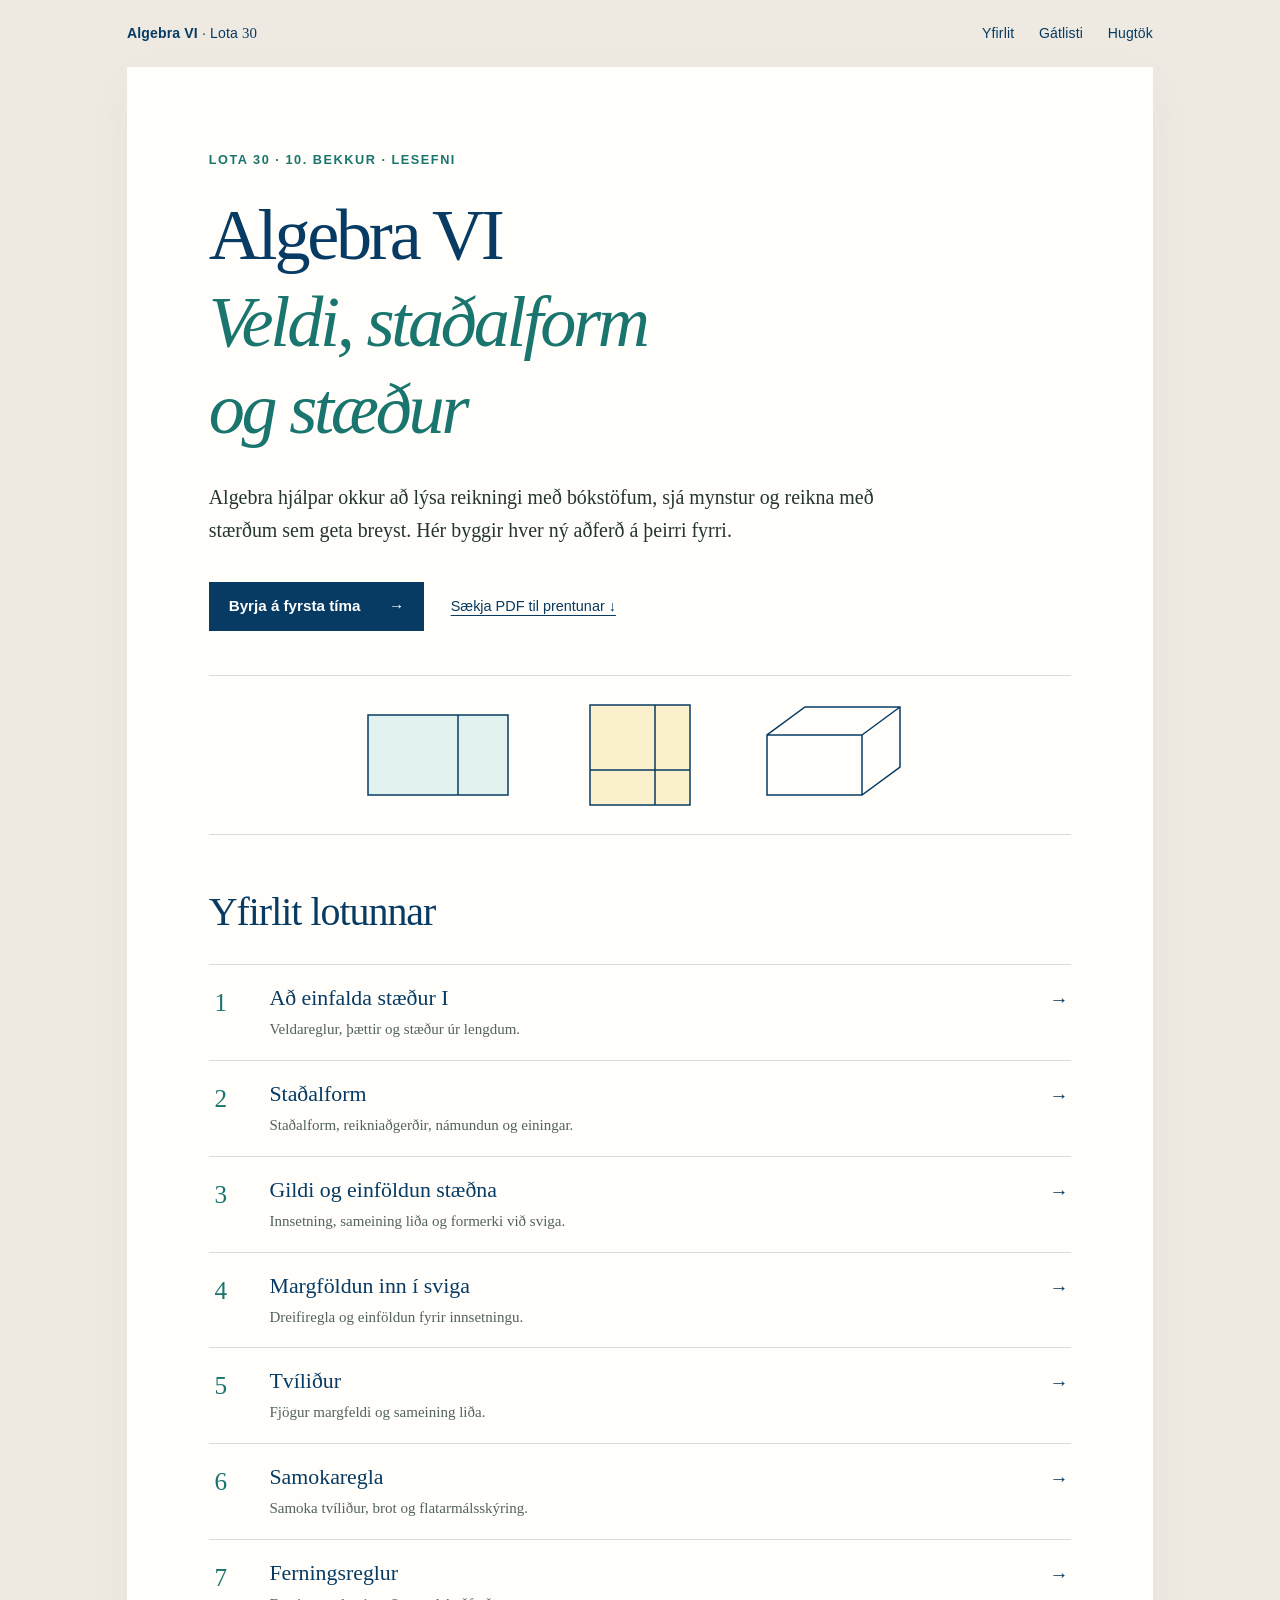
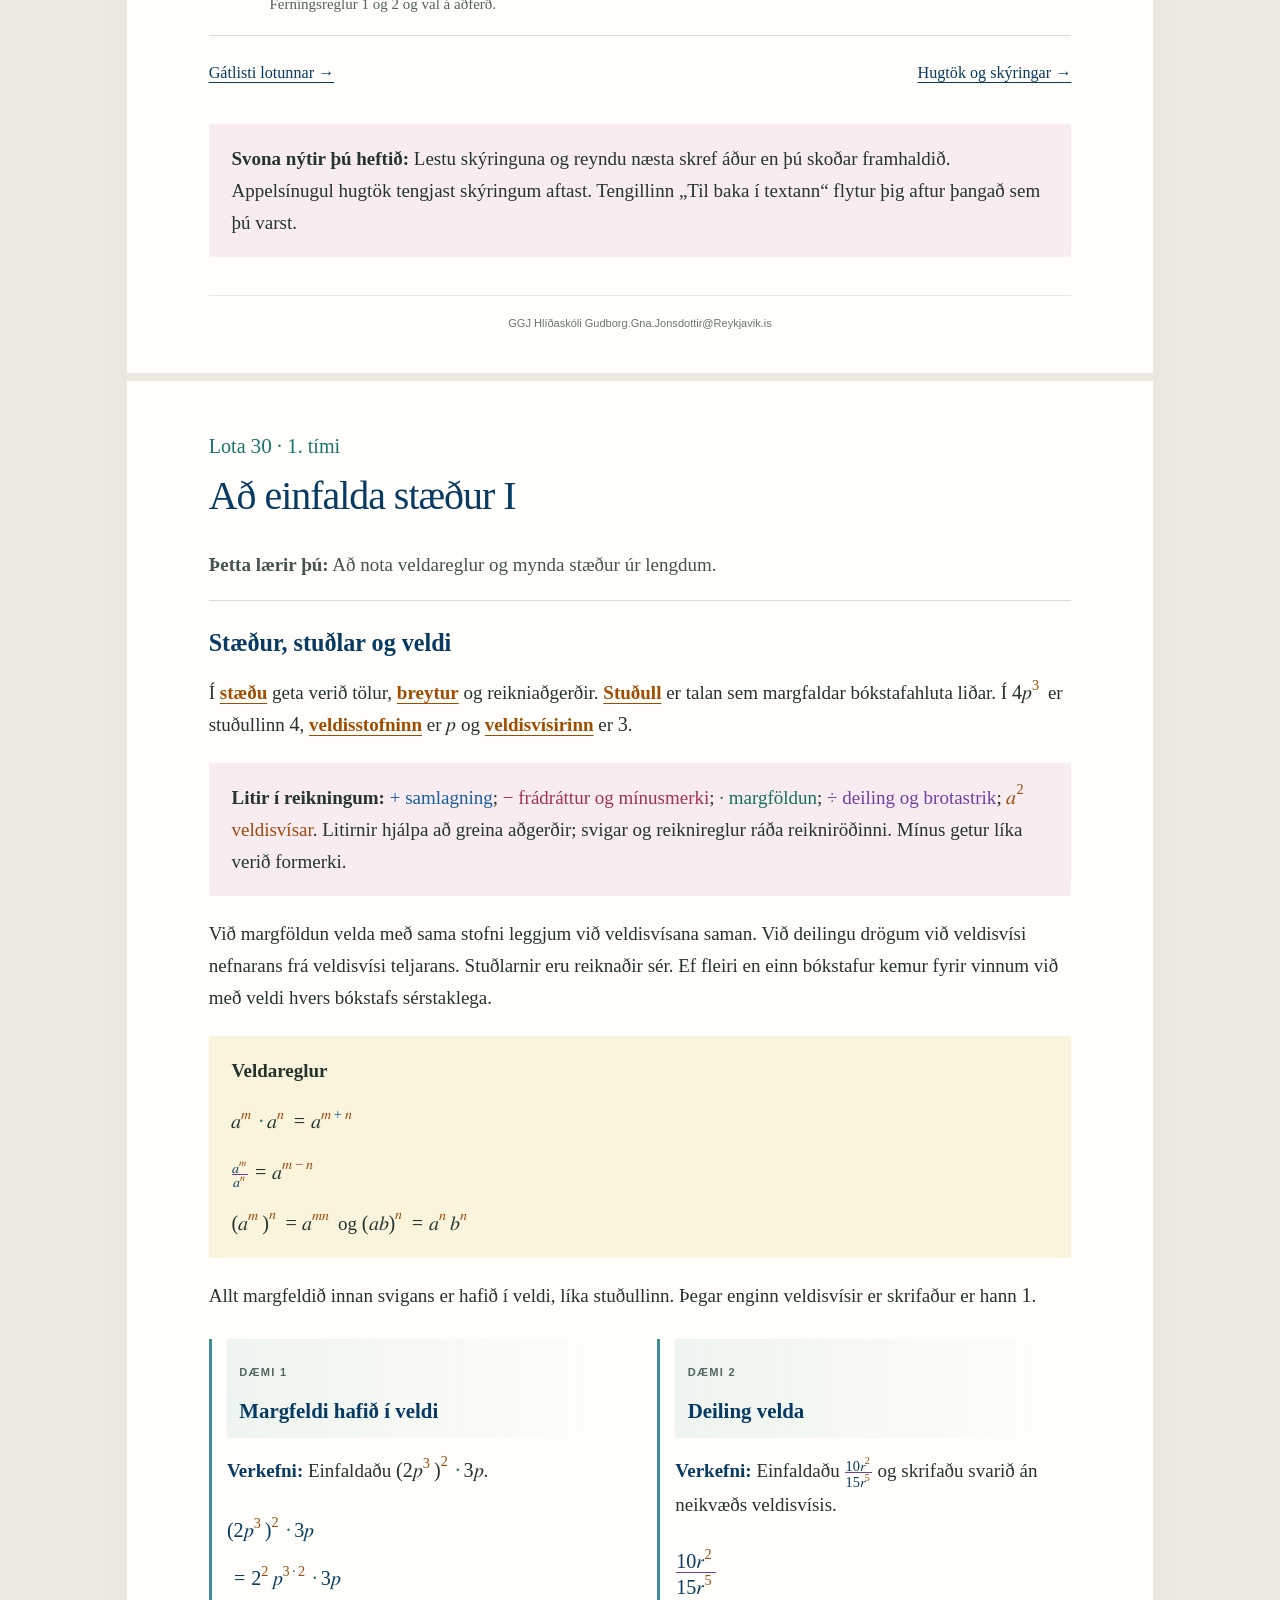
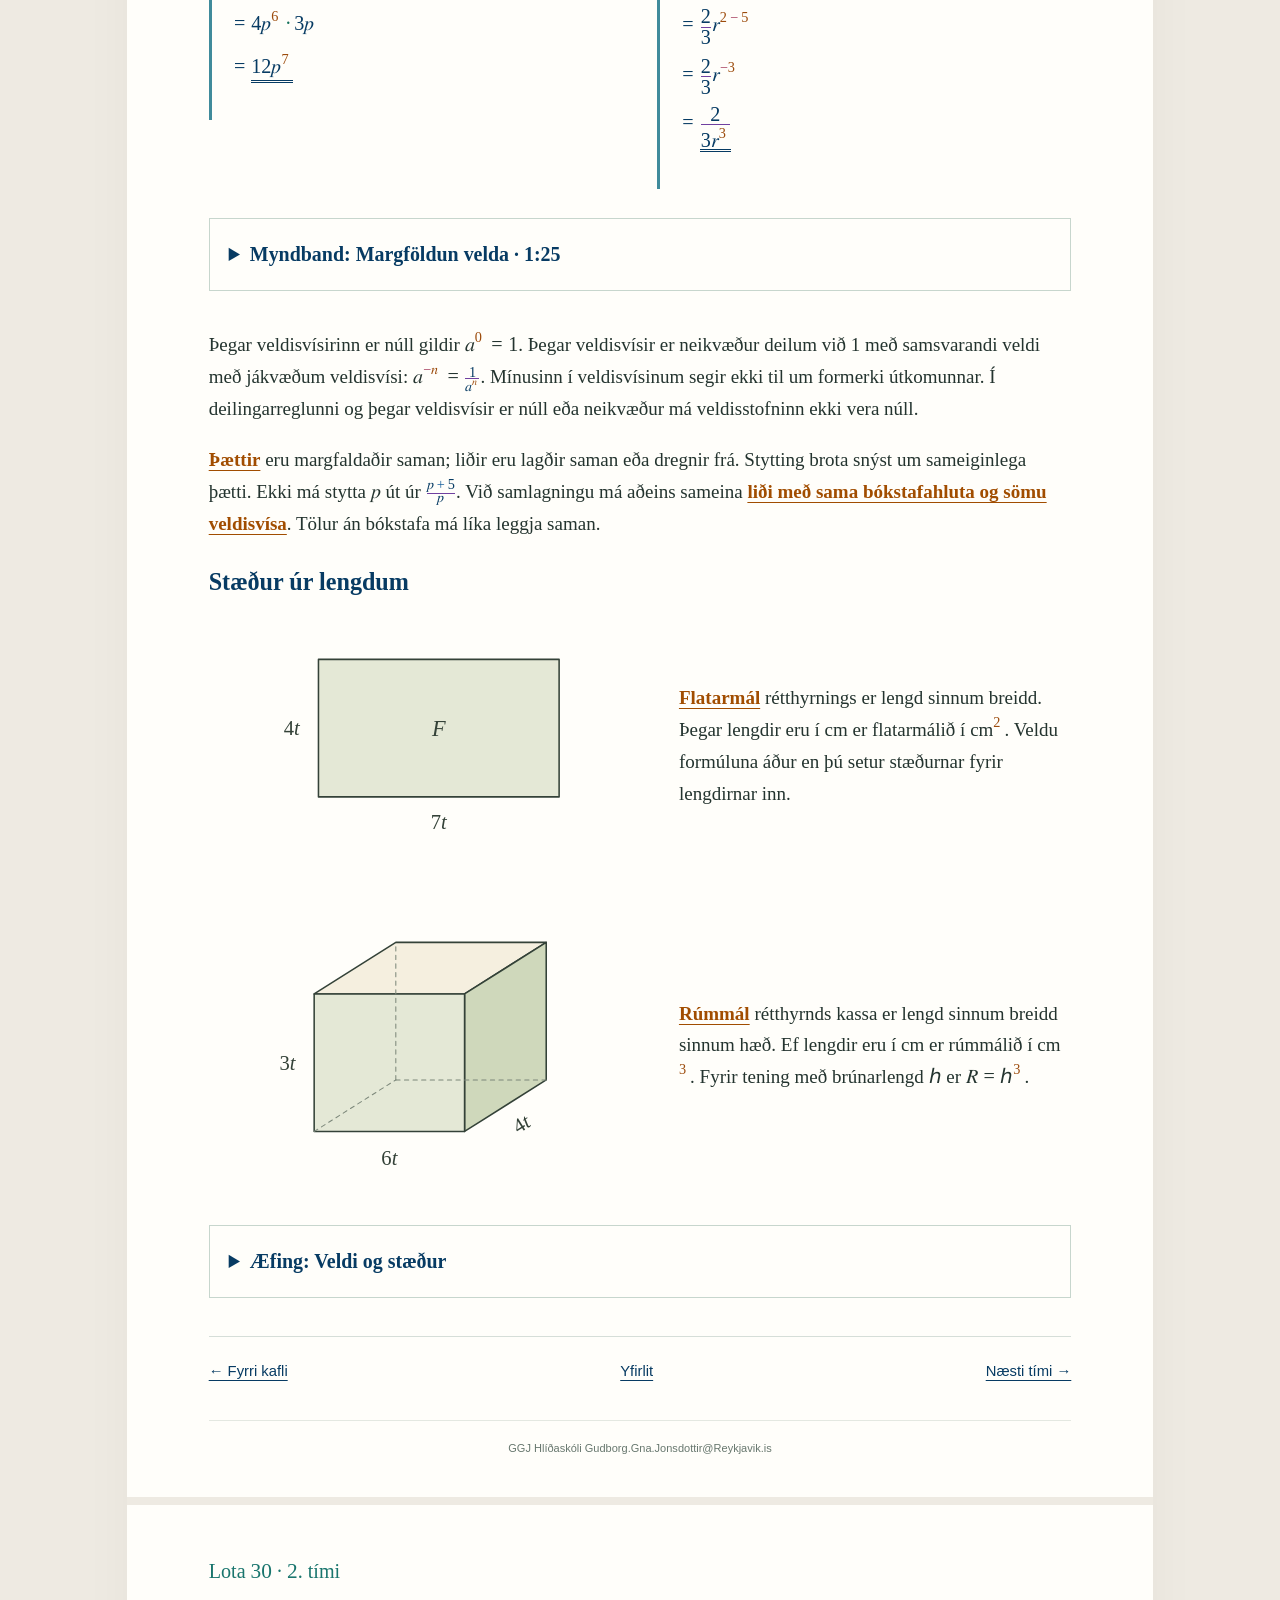
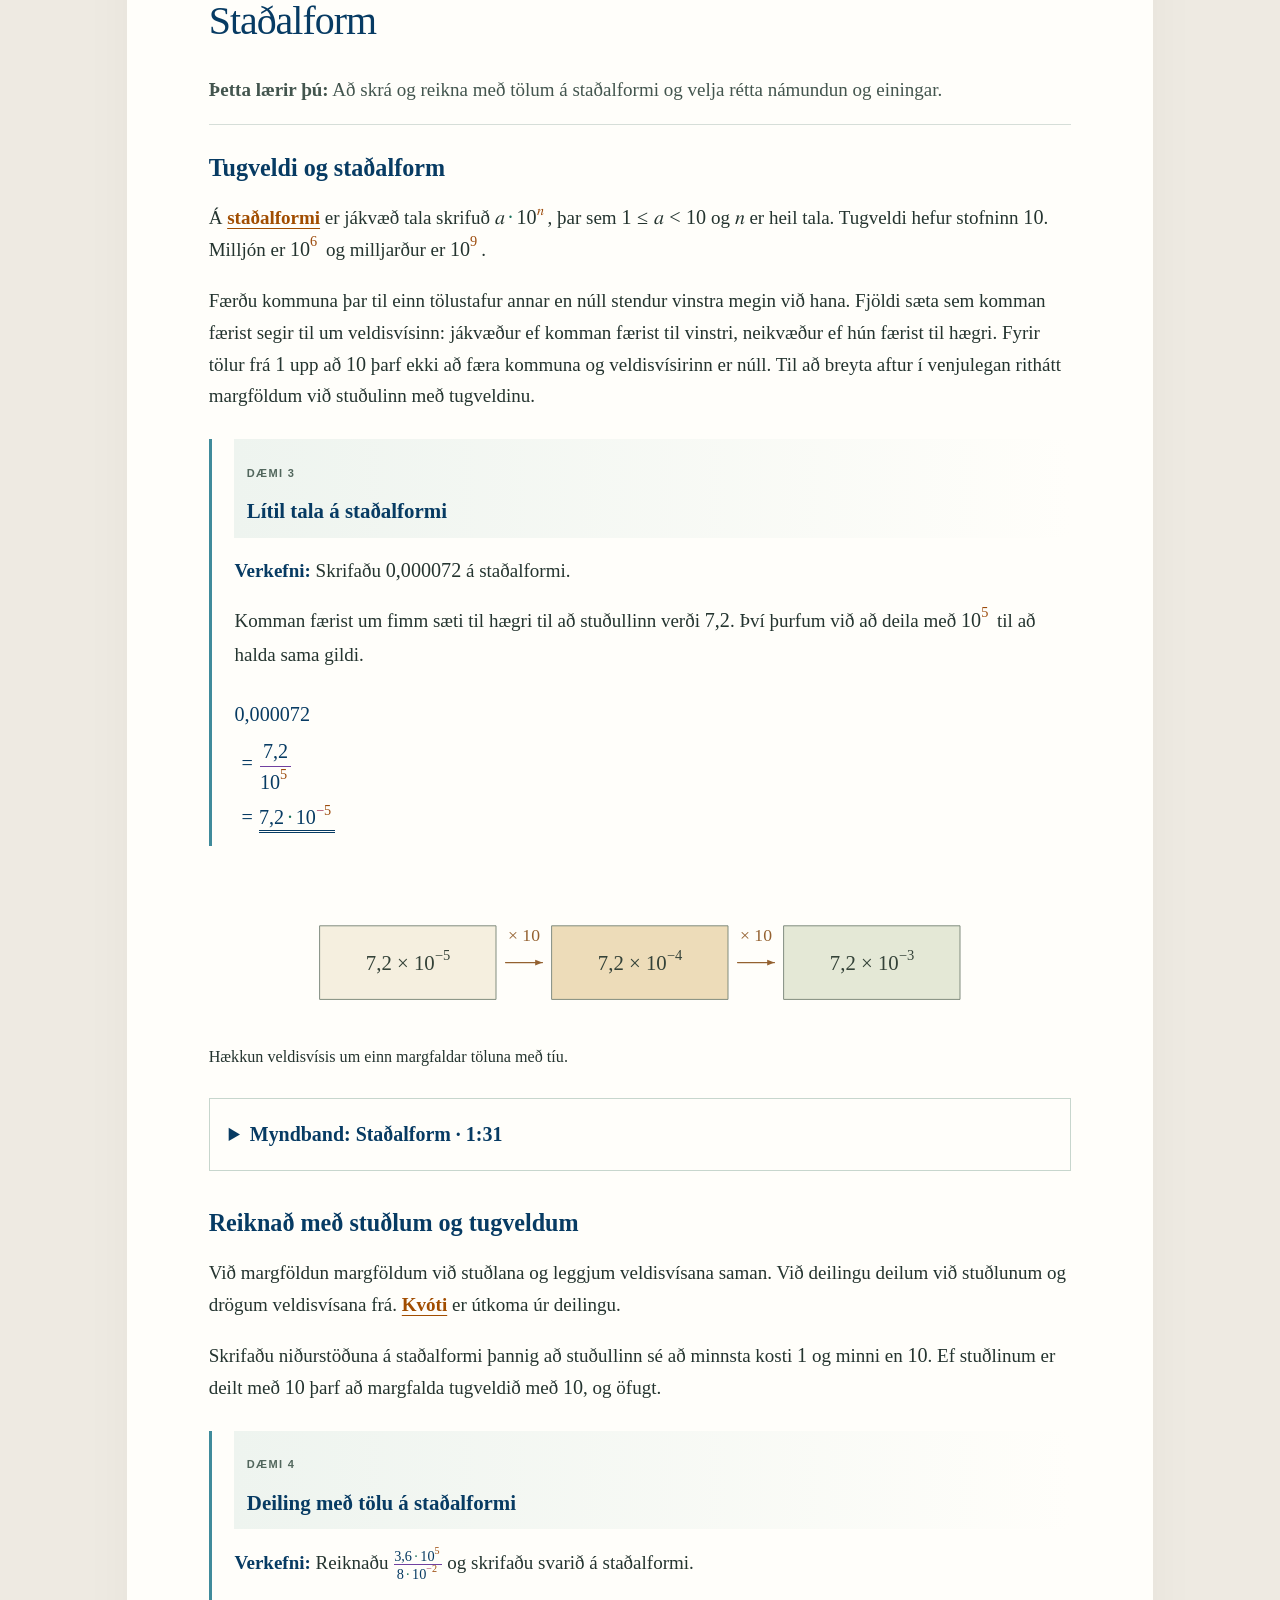
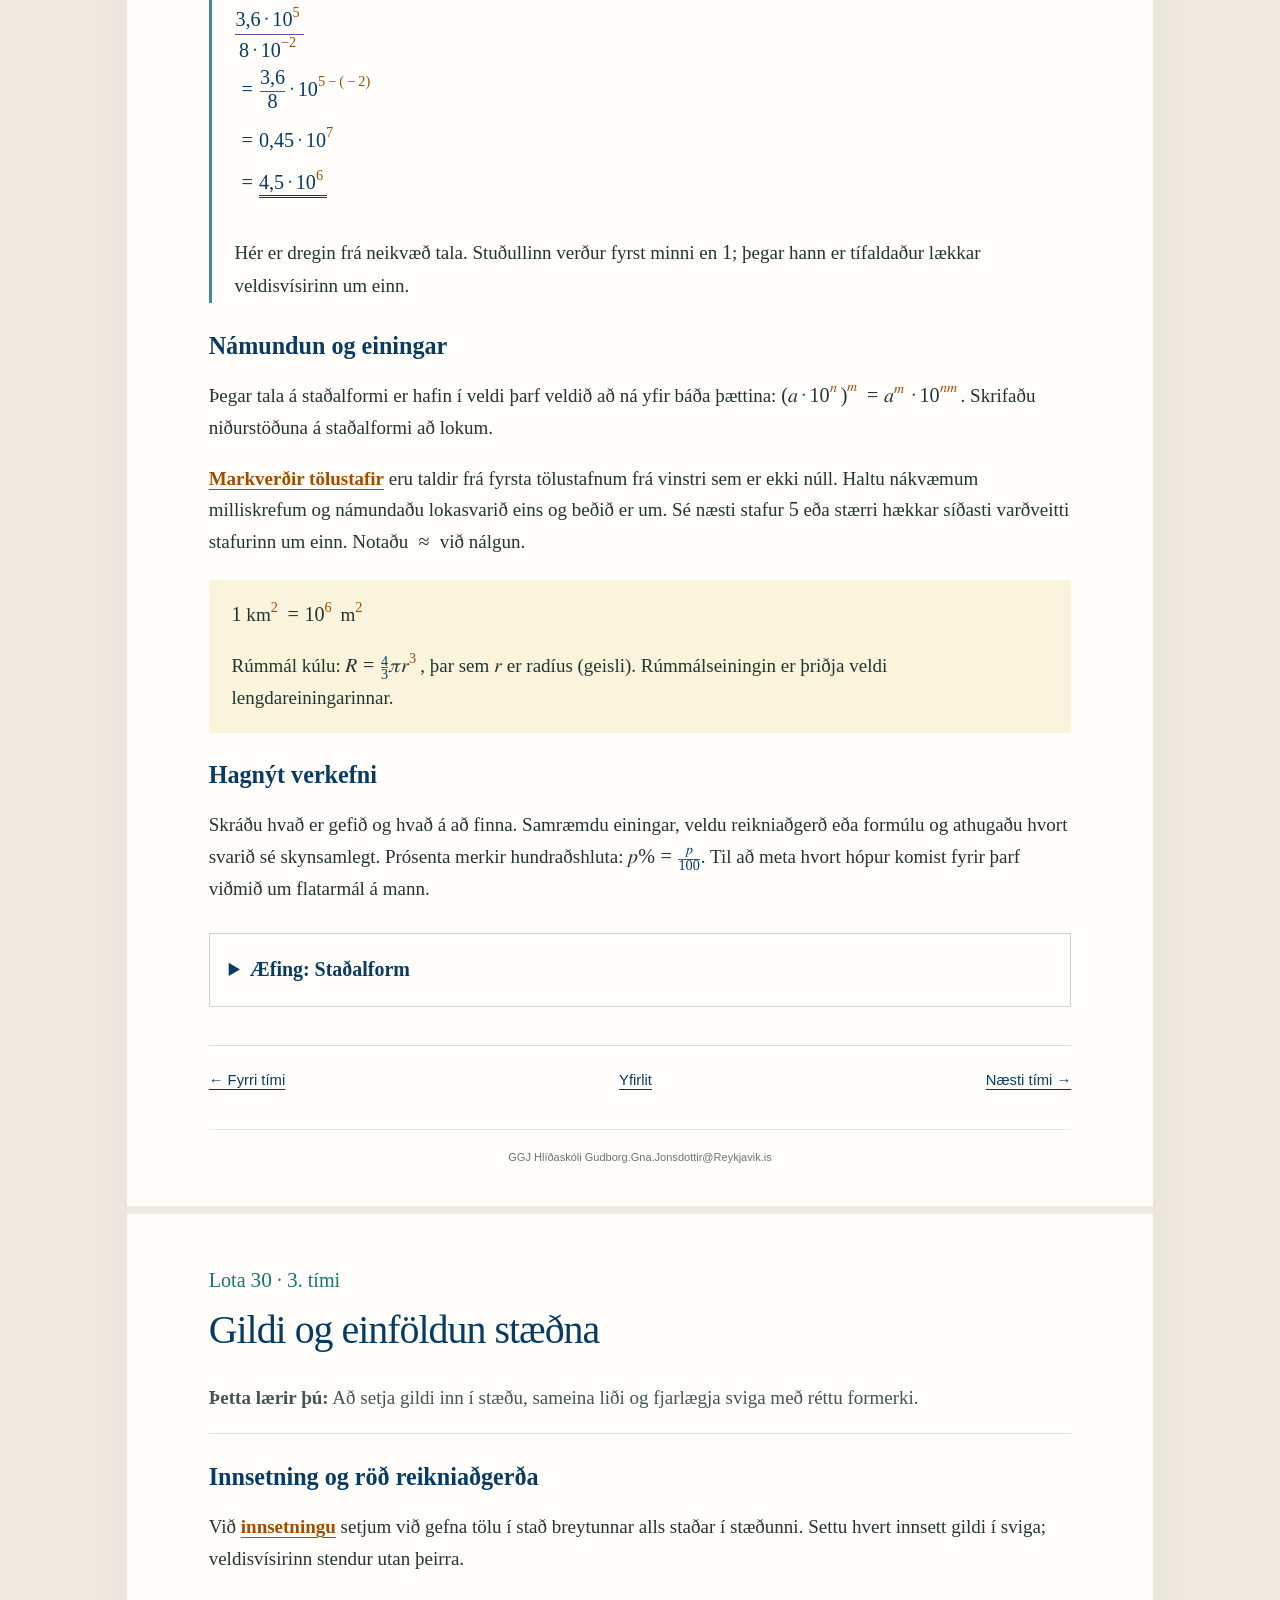
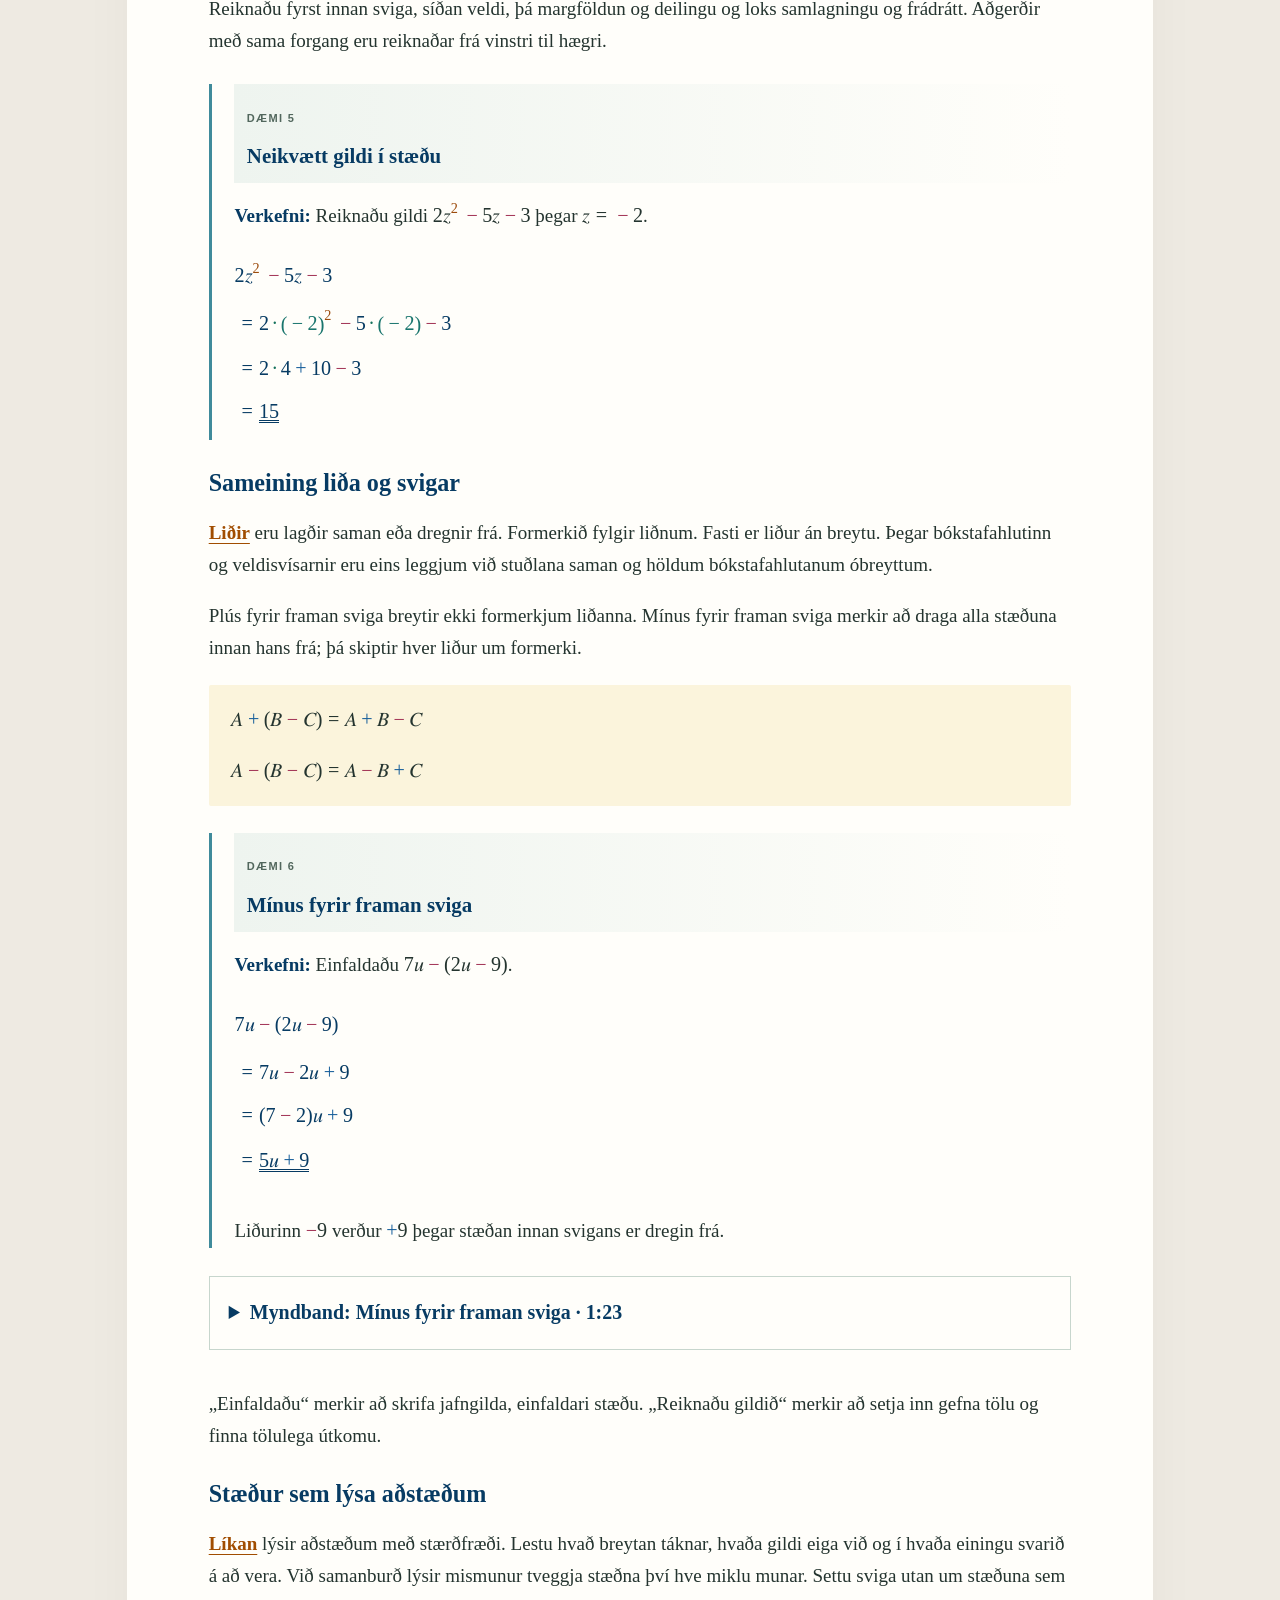
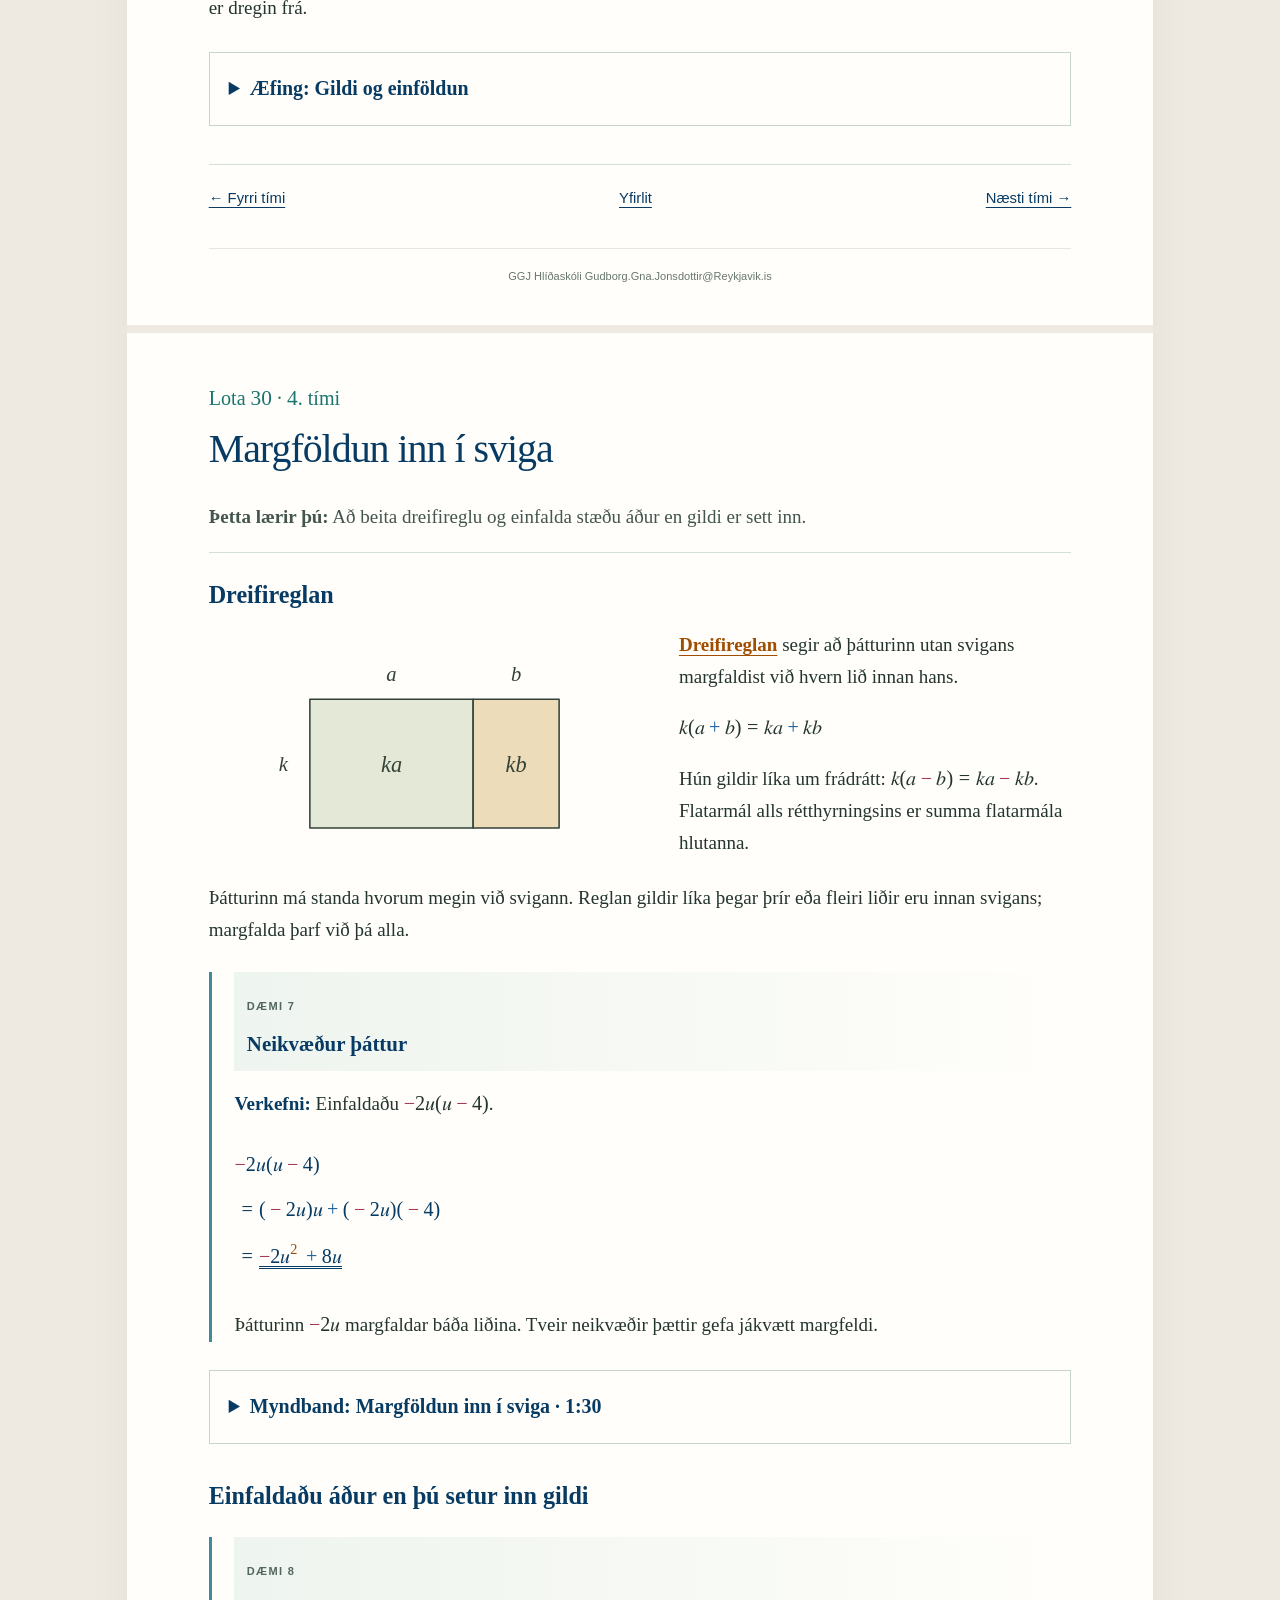
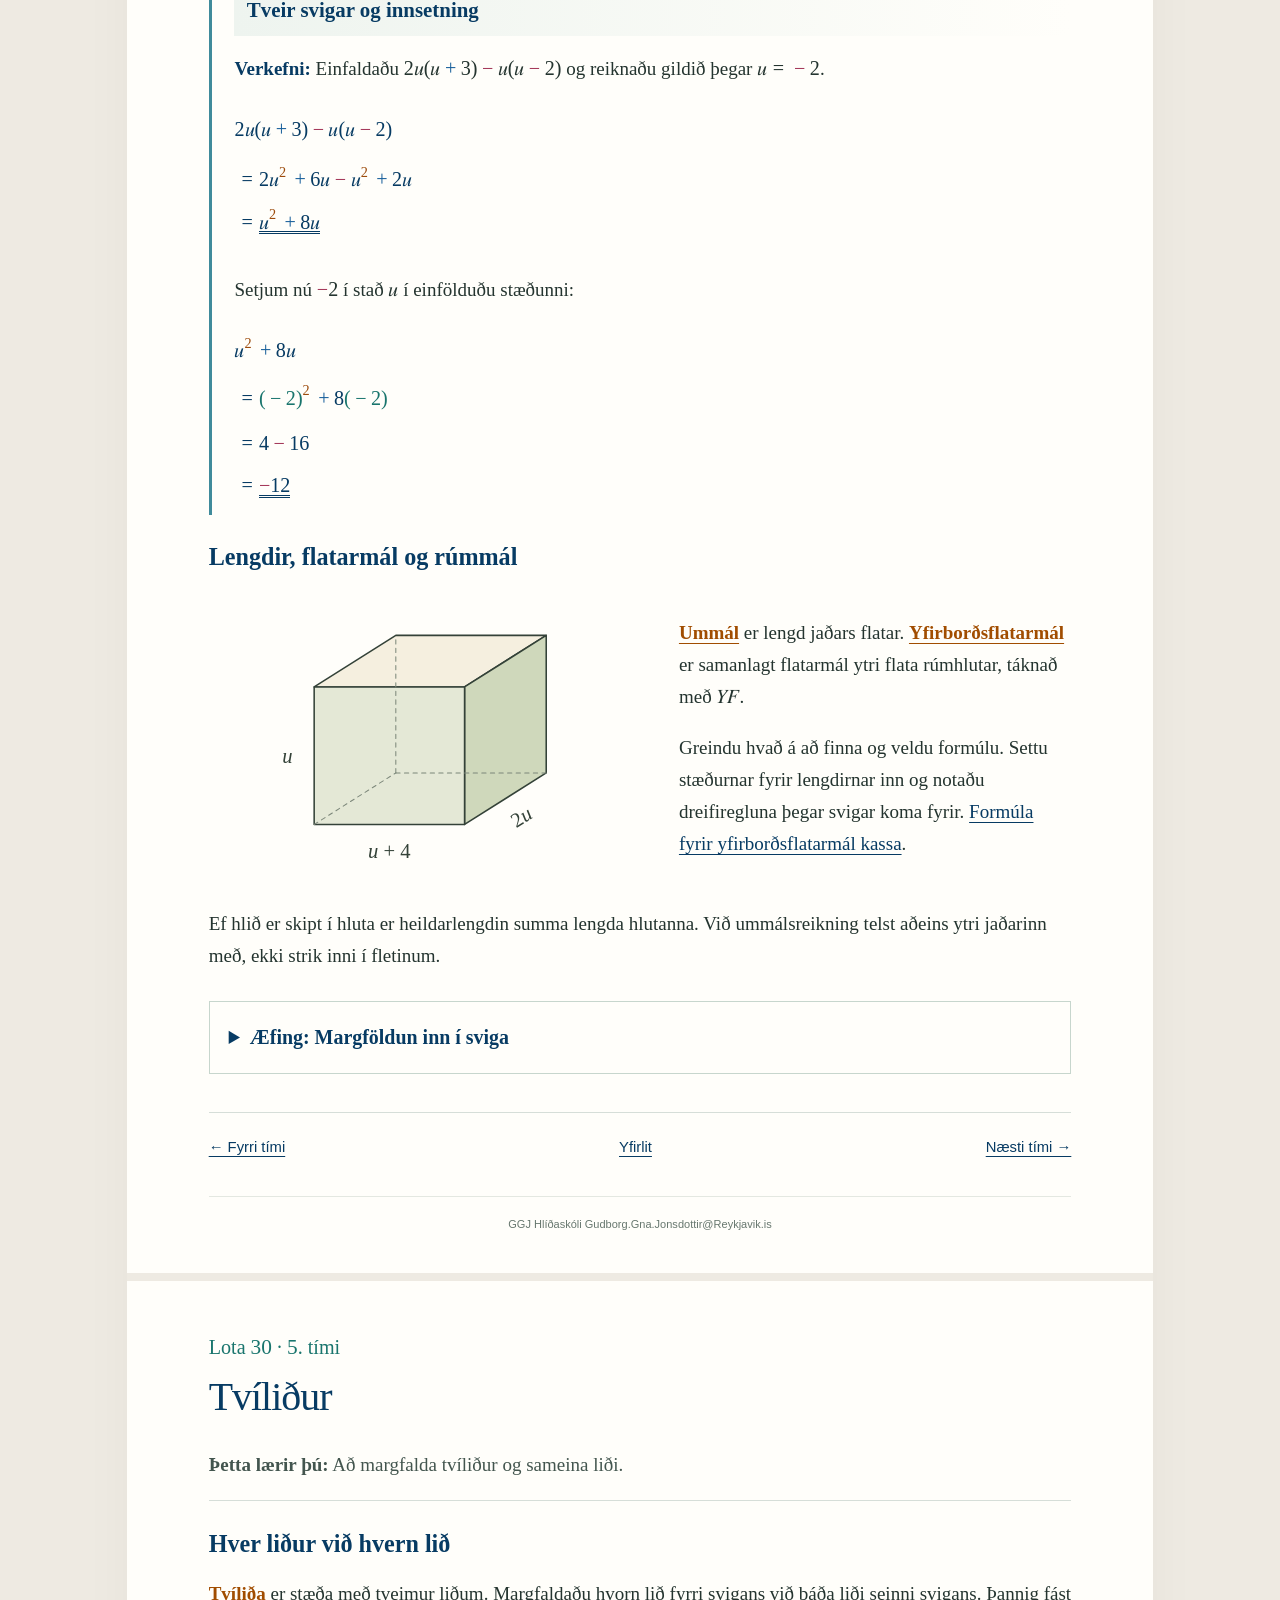
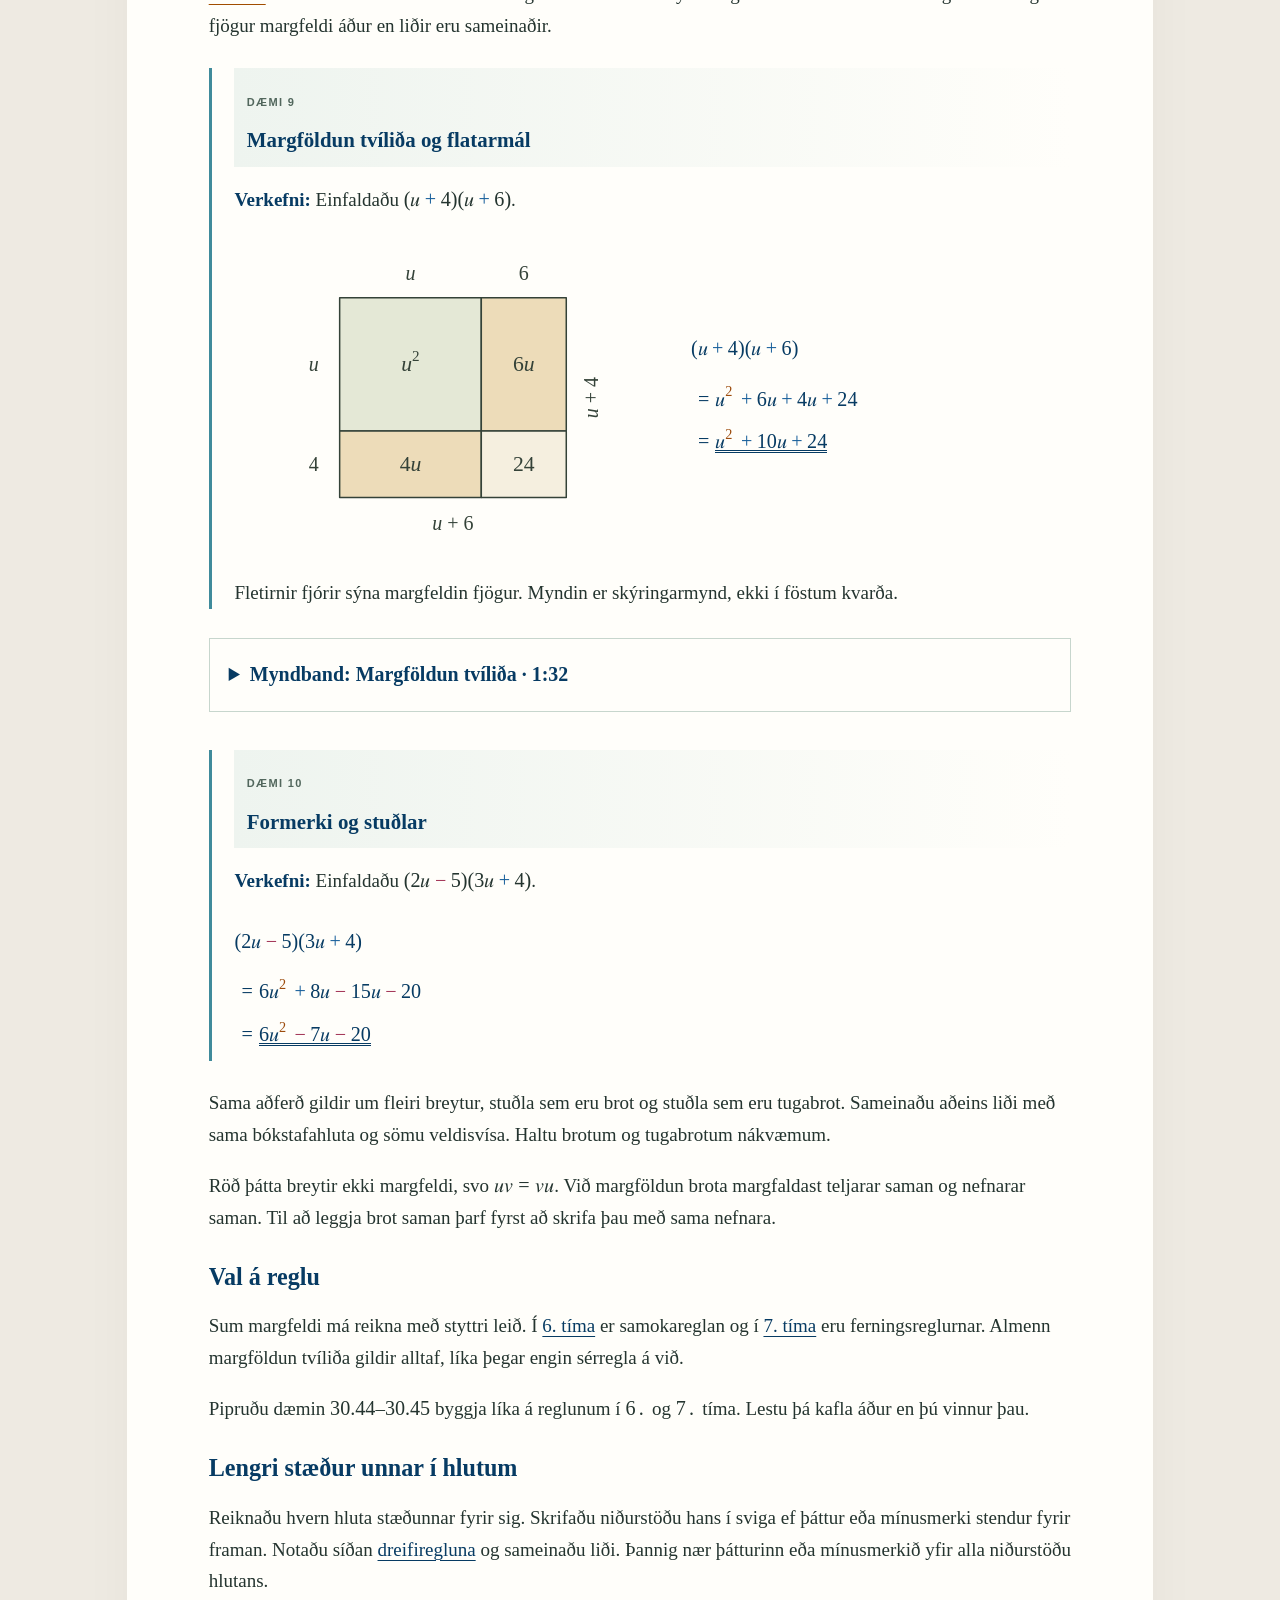
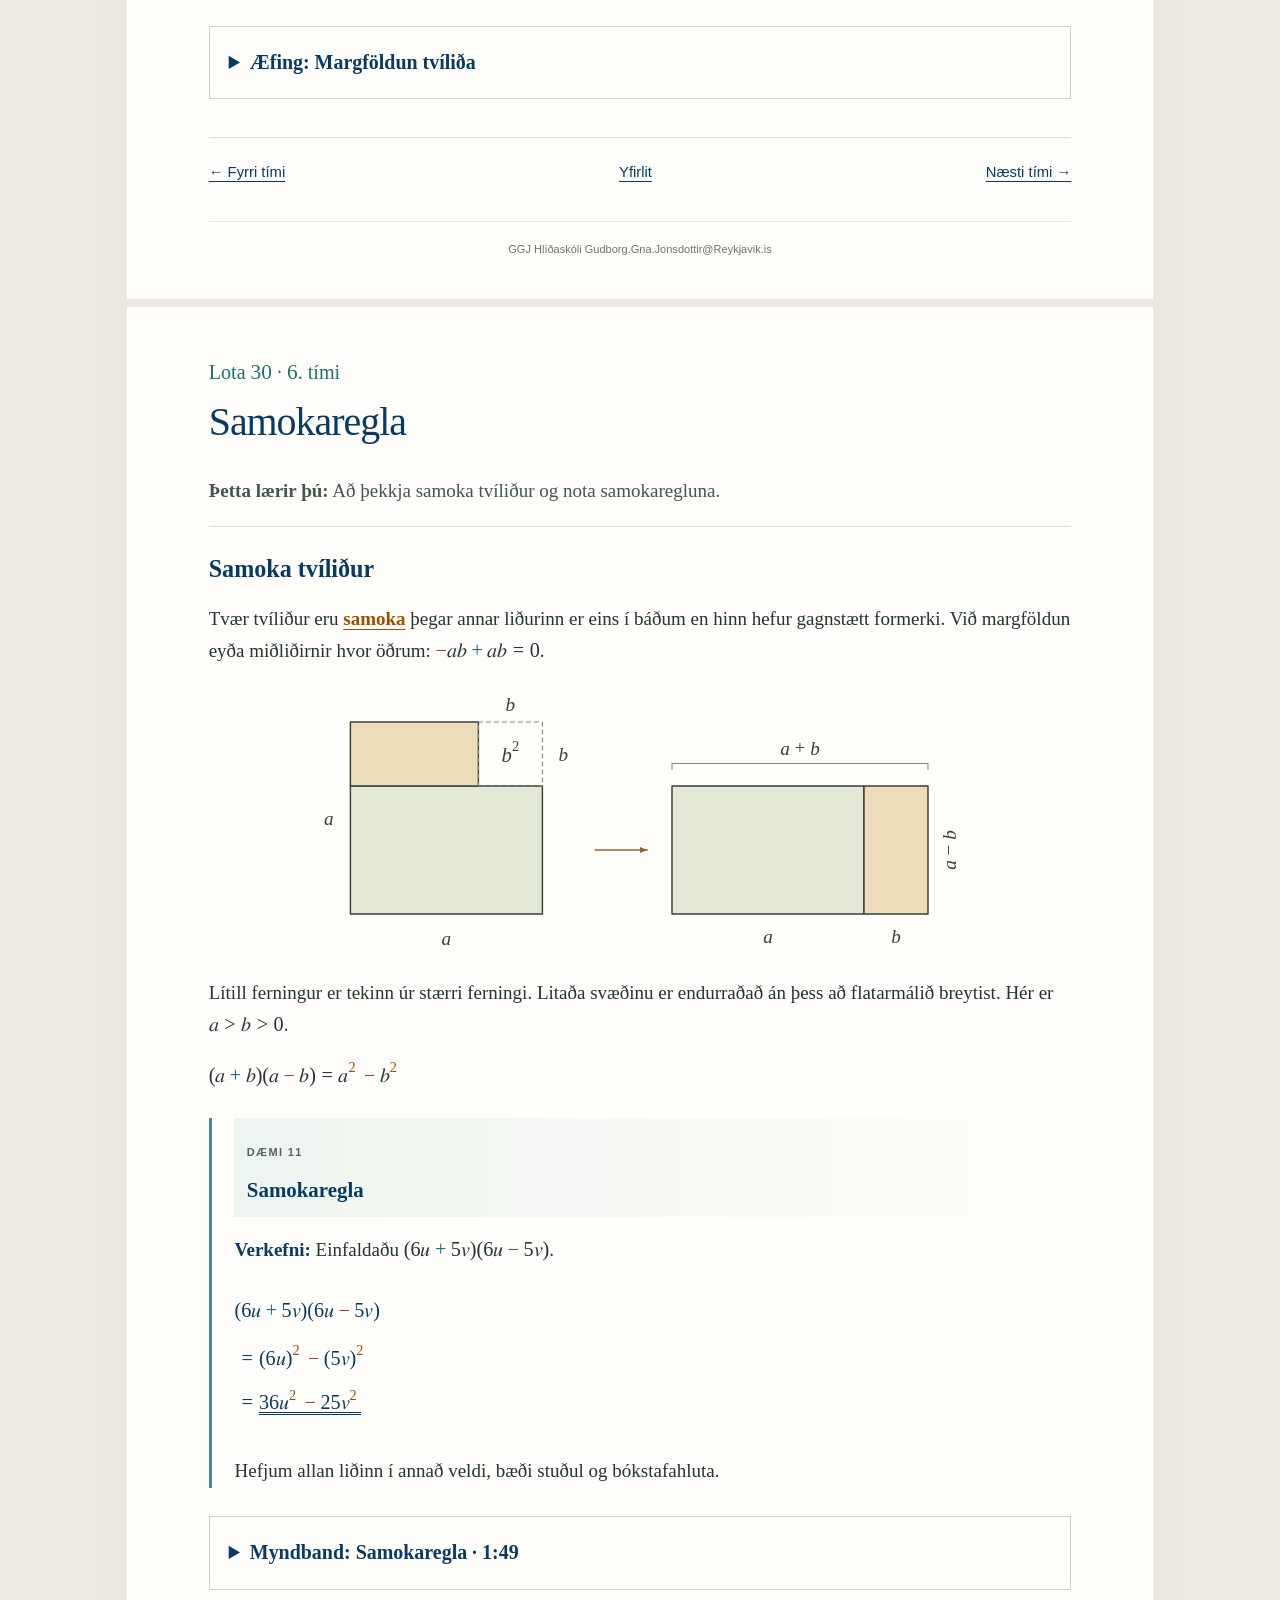
==== commit 8c1f2a0b: "Name the square identities Ferningsregla 1 and Ferningsregla 2 throughout Algebra VI" ====
--- a/index.html
+++ b/index.html
@@ -210,7 +210,7 @@
 <link rel="stylesheet" href="aefingar/timi-5/panel.css">
 <link rel="stylesheet" href="aefingar/timi-6/panel.css">
 <link rel="stylesheet" href="aefingar/timi-7/panel.css">
-</head><body><a class="skip" href="#efni">Fara beint í efnið</a><div class="site-header"><a href="#yfirlit">Algebra VI <span>· Lota <math data-tex="30" xmlns="http://www.w3.org/1998/Math/MathML"><mrow><mn>30</mn></mrow></math></span></a><nav aria-label="Aðalflakk"><a href="#yfirlit">Yfirlit</a><a href="#gatlisti">Gátlisti</a><a href="#hugtok">Hugtök</a></nav></div><main id="efni"><section class="cover" id="yfirlit"><p class="eyebrow">LOTA 30 · 10. BEKKUR · LESEFNI</p><h1>Algebra VI<br/><em>Veldi, staðalform<br/>og stæður</em></h1><p class="lead">Algebra hjálpar okkur að lýsa reikningi með bókstöfum, sjá mynstur og reikna með stærðum sem geta breyst. Hér byggir hver ný aðferð á þeirri fyrri.</p><div class="cover-actions"><a class="button" href="#timi-1">Byrja á fyrsta tíma <span aria-hidden="true">→</span></a><a class="pdf-link" download="" href="lota30-prent.pdf">Sækja PDF til prentunar ↓</a></div><div aria-hidden="true" class="cover-line"><svg viewbox="0 0 580 120"><rect fill="#e1f2ef" height="80" stroke="#073b63" stroke-width="1.5" width="140" x="18" y="20"></rect><path d="M108 20V100" fill="none" stroke="#073b63" stroke-width="1.5"></path><rect fill="#faf0cc" height="100" stroke="#073b63" stroke-width="1.5" width="100" x="240" y="10"></rect><path d="M305 10V110M240 75H340M417 100V40L455 12H550V72L512 100ZM417 40H512V100M512 40L550 12" fill="none" stroke="#073b63" stroke-width="1.5"></path></svg></div><h2>Yfirlit lotunnar</h2><ol class="toc"><li><a href="#timi-1"><span class="toc-number"><math data-tex="1" xmlns="http://www.w3.org/1998/Math/MathML"><mrow><mn>1</mn></mrow></math></span><span><strong>Að einfalda stæður I</strong><small>Veldareglur, þættir og stæður úr lengdum.</small></span><span aria-hidden="true">→</span></a></li><li><a href="#timi-2"><span class="toc-number"><math data-tex="2" xmlns="http://www.w3.org/1998/Math/MathML"><mrow><mn>2</mn></mrow></math></span><span><strong>Staðalform</strong><small>Staðalform, reikniaðgerðir, námundun og einingar.</small></span><span aria-hidden="true">→</span></a></li><li><a href="#timi-3"><span class="toc-number"><math data-tex="3" xmlns="http://www.w3.org/1998/Math/MathML"><mrow><mn>3</mn></mrow></math></span><span><strong>Gildi og einföldun stæðna</strong><small>Innsetning, sameining liða og formerki við sviga.</small></span><span aria-hidden="true">→</span></a></li><li><a href="#timi-4"><span class="toc-number"><math data-tex="4" xmlns="http://www.w3.org/1998/Math/MathML"><mrow><mn>4</mn></mrow></math></span><span><strong>Margföldun inn í sviga</strong><small>Dreifiregla og einföldun fyrir innsetningu.</small></span><span aria-hidden="true">→</span></a></li><li><a href="#timi-5"><span class="toc-number"><math data-tex="5" xmlns="http://www.w3.org/1998/Math/MathML"><mrow><mn>5</mn></mrow></math></span><span><strong>Tvíliður</strong><small>Fjögur margfeldi og sameining liða.</small></span><span aria-hidden="true">→</span></a></li><li><a href="#timi-6"><span class="toc-number"><math data-tex="6" xmlns="http://www.w3.org/1998/Math/MathML"><mrow><mn>6</mn></mrow></math></span><span><strong>Samokaregla</strong><small>Samoka tvíliður, brot og flatarmálsskýring.</small></span><span aria-hidden="true">→</span></a></li><li><a href="#timi-7"><span class="toc-number"><math data-tex="7" xmlns="http://www.w3.org/1998/Math/MathML"><mrow><mn>7</mn></mrow></math></span><span><strong>Ferningsreglur</strong><small>Fyrri og seinni ferningsreglan og val á aðferð.</small></span><span aria-hidden="true">→</span></a></li></ol><div class="toc-bottom"><a href="#gatlisti">Gátlisti lotunnar →</a><a href="#hugtok">Hugtök og skýringar →</a></div><aside class="mundu"><p><strong>Svona nýtir þú heftið:</strong> Lestu skýringuna og reyndu næsta skref áður en þú skoðar framhaldið. Appelsínugul hugtök tengjast skýringum aftast. Tengillinn „Til baka í textann“ flytur þig aftur þangað sem þú varst.</p></aside><p class="watermark">GGJ Hlíðaskóli Gudborg.Gna.Jonsdottir@Reykjavik.is</p></section>
+</head><body><a class="skip" href="#efni">Fara beint í efnið</a><div class="site-header"><a href="#yfirlit">Algebra VI <span>· Lota <math data-tex="30" xmlns="http://www.w3.org/1998/Math/MathML"><mrow><mn>30</mn></mrow></math></span></a><nav aria-label="Aðalflakk"><a href="#yfirlit">Yfirlit</a><a href="#gatlisti">Gátlisti</a><a href="#hugtok">Hugtök</a></nav></div><main id="efni"><section class="cover" id="yfirlit"><p class="eyebrow">LOTA 30 · 10. BEKKUR · LESEFNI</p><h1>Algebra VI<br/><em>Veldi, staðalform<br/>og stæður</em></h1><p class="lead">Algebra hjálpar okkur að lýsa reikningi með bókstöfum, sjá mynstur og reikna með stærðum sem geta breyst. Hér byggir hver ný aðferð á þeirri fyrri.</p><div class="cover-actions"><a class="button" href="#timi-1">Byrja á fyrsta tíma <span aria-hidden="true">→</span></a><a class="pdf-link" download="" href="lota30-prent.pdf">Sækja PDF til prentunar ↓</a></div><div aria-hidden="true" class="cover-line"><svg viewbox="0 0 580 120"><rect fill="#e1f2ef" height="80" stroke="#073b63" stroke-width="1.5" width="140" x="18" y="20"></rect><path d="M108 20V100" fill="none" stroke="#073b63" stroke-width="1.5"></path><rect fill="#faf0cc" height="100" stroke="#073b63" stroke-width="1.5" width="100" x="240" y="10"></rect><path d="M305 10V110M240 75H340M417 100V40L455 12H550V72L512 100ZM417 40H512V100M512 40L550 12" fill="none" stroke="#073b63" stroke-width="1.5"></path></svg></div><h2>Yfirlit lotunnar</h2><ol class="toc"><li><a href="#timi-1"><span class="toc-number"><math data-tex="1" xmlns="http://www.w3.org/1998/Math/MathML"><mrow><mn>1</mn></mrow></math></span><span><strong>Að einfalda stæður I</strong><small>Veldareglur, þættir og stæður úr lengdum.</small></span><span aria-hidden="true">→</span></a></li><li><a href="#timi-2"><span class="toc-number"><math data-tex="2" xmlns="http://www.w3.org/1998/Math/MathML"><mrow><mn>2</mn></mrow></math></span><span><strong>Staðalform</strong><small>Staðalform, reikniaðgerðir, námundun og einingar.</small></span><span aria-hidden="true">→</span></a></li><li><a href="#timi-3"><span class="toc-number"><math data-tex="3" xmlns="http://www.w3.org/1998/Math/MathML"><mrow><mn>3</mn></mrow></math></span><span><strong>Gildi og einföldun stæðna</strong><small>Innsetning, sameining liða og formerki við sviga.</small></span><span aria-hidden="true">→</span></a></li><li><a href="#timi-4"><span class="toc-number"><math data-tex="4" xmlns="http://www.w3.org/1998/Math/MathML"><mrow><mn>4</mn></mrow></math></span><span><strong>Margföldun inn í sviga</strong><small>Dreifiregla og einföldun fyrir innsetningu.</small></span><span aria-hidden="true">→</span></a></li><li><a href="#timi-5"><span class="toc-number"><math data-tex="5" xmlns="http://www.w3.org/1998/Math/MathML"><mrow><mn>5</mn></mrow></math></span><span><strong>Tvíliður</strong><small>Fjögur margfeldi og sameining liða.</small></span><span aria-hidden="true">→</span></a></li><li><a href="#timi-6"><span class="toc-number"><math data-tex="6" xmlns="http://www.w3.org/1998/Math/MathML"><mrow><mn>6</mn></mrow></math></span><span><strong>Samokaregla</strong><small>Samoka tvíliður, brot og flatarmálsskýring.</small></span><span aria-hidden="true">→</span></a></li><li><a href="#timi-7"><span class="toc-number"><math data-tex="7" xmlns="http://www.w3.org/1998/Math/MathML"><mrow><mn>7</mn></mrow></math></span><span><strong>Ferningsreglur</strong><small>Ferningsreglur 1 og 2 og val á aðferð.</small></span><span aria-hidden="true">→</span></a></li></ol><div class="toc-bottom"><a href="#gatlisti">Gátlisti lotunnar →</a><a href="#hugtok">Hugtök og skýringar →</a></div><aside class="mundu"><p><strong>Svona nýtir þú heftið:</strong> Lestu skýringuna og reyndu næsta skref áður en þú skoðar framhaldið. Appelsínugul hugtök tengjast skýringum aftast. Tengillinn „Til baka í textann“ flytur þig aftur þangað sem þú varst.</p></aside><p class="watermark">GGJ Hlíðaskóli Gudborg.Gna.Jonsdottir@Reykjavik.is</p></section>
 <section class="lesson compact-chapters" id="timi-1"><p class="lesson-label">Lota <math data-tex="30" xmlns="http://www.w3.org/1998/Math/MathML"><mrow><mn>30</mn></mrow></math> · <math data-tex="1" xmlns="http://www.w3.org/1998/Math/MathML"><mrow><mn>1</mn></mrow></math>. tími</p><h2>Að einfalda stæður I</h2><p class="learning"><strong>Þetta lærir þú:</strong> Að nota veldareglur og mynda stæður úr lengdum.</p><h3>Stæður, stuðlar og veldi</h3><p>Í <a class="term" href="#hugtak-staeda" id="term-staeda-1">stæðu</a> geta verið tölur, <a class="term" href="#hugtak-breyta" id="term-breyta-2">breytur</a> og reikniaðgerðir. <a class="term" href="#hugtak-breyta" id="term-studull-3">Stuðull</a> er talan sem margfaldar bókstafahluta liðar. Í <math data-tex="4p^3" xmlns="http://www.w3.org/1998/Math/MathML"><mrow><mn>4</mn><msup><mi>p</mi><mn class="op-pow" mathcolor="#9c4b0c">3</mn></msup></mrow></math> er stuðullinn <math data-tex="4" xmlns="http://www.w3.org/1998/Math/MathML"><mrow><mn>4</mn></mrow></math>, <a class="term" href="#hugtak-veldisstofn" id="term-veldisstofn-4">veldisstofninn</a> er <math data-tex="p" xmlns="http://www.w3.org/1998/Math/MathML"><mrow><mi>p</mi></mrow></math> og <a class="term" href="#hugtak-veldisvisir" id="term-veldisvisir-5">veldisvísirinn</a> er <math data-tex="3" xmlns="http://www.w3.org/1998/Math/MathML"><mrow><mn>3</mn></mrow></math>.</p><aside class="mundu operation-key"><p><strong>Litir í reikningum:</strong> <span class="op-add">+ samlagning</span>; <span class="op-sub">− frádráttur og mínusmerki</span>; <span class="op-mul">· margföldun</span>; <span class="op-div">÷ deiling og brotastrik</span>; <span class="op-pow"><math data-tex="a^2" xmlns="http://www.w3.org/1998/Math/MathML"><mrow><msup><mi>a</mi><mn class="op-pow" mathcolor="#9c4b0c">2</mn></msup></mrow></math> veldisvísar</span>. Litirnir hjálpa að greina aðgerðir; svigar og reiknireglur ráða reikniröðinni. Mínus getur líka verið formerki.</p></aside><p>Við margföldun velda með sama stofni leggjum við veldisvísana saman. Við deilingu drögum við veldisvísi nefnarans frá veldisvísi teljarans. Stuðlarnir eru reiknaðir sér. Ef fleiri en einn bókstafur kemur fyrir vinnum við með veldi hvers bókstafs sérstaklega.</p><aside class="regla"><strong>Veldareglur</strong><p><math data-tex="a^m\cdot a^n=a^{m+n}" xmlns="http://www.w3.org/1998/Math/MathML"><mrow><msup><mi>a</mi><mi class="op-pow" mathcolor="#9c4b0c">m</mi></msup><mo class="op-mul" mathcolor="#14715b">·</mo><msup><mi>a</mi><mi class="op-pow" mathcolor="#9c4b0c">n</mi></msup><mo>=</mo><msup><mi>a</mi><mrow class="op-pow" mathcolor="#9c4b0c"><mi>m</mi><mo class="op-add" mathcolor="#185f9b">+</mo><mi>n</mi></mrow></msup></mrow></math></p><p><math data-tex="\frac{a^m}{a^n}=a^{m-n}" xmlns="http://www.w3.org/1998/Math/MathML"><mrow><mfrac class="op-div" mathcolor="#7040a0"><mrow class="math-neutral" mathcolor="#073b63"><mrow><msup><mi>a</mi><mi class="op-pow" mathcolor="#9c4b0c">m</mi></msup></mrow></mrow><mrow class="math-neutral" mathcolor="#073b63"><mrow><msup><mi>a</mi><mi class="op-pow" mathcolor="#9c4b0c">n</mi></msup></mrow></mrow></mfrac><mo>=</mo><msup><mi>a</mi><mrow class="op-pow" mathcolor="#9c4b0c"><mi>m</mi><mo class="op-sub" mathcolor="#a13254">−</mo><mi>n</mi></mrow></msup></mrow></math></p><p><math data-tex="(a^m)^n=a^{mn}" xmlns="http://www.w3.org/1998/Math/MathML"><mrow><mo stretchy="false">(</mo><msup><mi>a</mi><mi class="op-pow" mathcolor="#9c4b0c">m</mi></msup><msup><mo stretchy="false">)</mo><mi class="op-pow" mathcolor="#9c4b0c">n</mi></msup><mo>=</mo><msup><mi>a</mi><mrow class="op-pow" mathcolor="#9c4b0c"><mi>m</mi><mi>n</mi></mrow></msup></mrow></math> og <math data-tex="(ab)^n=a^nb^n" xmlns="http://www.w3.org/1998/Math/MathML"><mrow><mo stretchy="false">(</mo><mi>a</mi><mi>b</mi><msup><mo stretchy="false">)</mo><mi class="op-pow" mathcolor="#9c4b0c">n</mi></msup><mo>=</mo><msup><mi>a</mi><mi class="op-pow" mathcolor="#9c4b0c">n</mi></msup><msup><mi>b</mi><mi class="op-pow" mathcolor="#9c4b0c">n</mi></msup></mrow></math></p></aside><p>Allt margfeldið innan svigans er hafið í veldi, líka stuðullinn. Þegar enginn veldisvísir er skrifaður er hann <math data-tex="1" xmlns="http://www.w3.org/1998/Math/MathML"><mrow><mn>1</mn></mrow></math>.</p><div class="example-pair"><article class="example lotaCyan" id="daemi-lota30-1"><header><p class="eyebrow">DÆMI 1</p><h4>Margfeldi hafið í veldi</h4></header><p class="example-question"><strong>Verkefni:</strong> Einfaldaðu <math data-tex="(2p^3)^2\cdot3p" xmlns="http://www.w3.org/1998/Math/MathML"><mrow><mo stretchy="false">(</mo><mn>2</mn><msup><mi>p</mi><mn class="op-pow" mathcolor="#9c4b0c">3</mn></msup><msup><mo stretchy="false">)</mo><mn class="op-pow" mathcolor="#9c4b0c">2</mn></msup><mo class="op-mul" mathcolor="#14715b">·</mo><mn>3</mn><mi>p</mi></mrow></math>.</p><div class="calculation"><div class="math-line"><math data-tex="(2p^3)^2\cdot3p" displaystyle="true" xmlns="http://www.w3.org/1998/Math/MathML"><mrow><mo stretchy="false">(</mo><mn>2</mn><msup><mi>p</mi><mn class="op-pow" mathcolor="#9c4b0c">3</mn></msup><msup><mo stretchy="false">)</mo><mn class="op-pow" mathcolor="#9c4b0c">2</mn></msup><mo class="op-mul" mathcolor="#14715b">·</mo><mn>3</mn><mi>p</mi></mrow></math></div><div class="math-line"><math data-tex="=2^2p^{3\cdot2}\cdot3p" displaystyle="true" xmlns="http://www.w3.org/1998/Math/MathML"><mtable class="equation-grid"><mtr><mtd class="eq-left"><mrow></mrow></mtd><mtd class="eq-sign"><mrow><mo lspace="0em" rspace="0em">=</mo></mrow></mtd><mtd class="eq-right"><mrow><msup><mn>2</mn><mn class="op-pow" mathcolor="#9c4b0c">2</mn></msup><msup><mi>p</mi><mrow class="op-pow" mathcolor="#9c4b0c"><mn>3</mn><mo class="op-mul" mathcolor="#14715b">·</mo><mn>2</mn></mrow></msup><mo class="op-mul" mathcolor="#14715b">·</mo><mn>3</mn><mi>p</mi></mrow></mtd></mtr></mtable></math></div><div class="math-line"><math data-tex="=4p^6\cdot3p" displaystyle="true" xmlns="http://www.w3.org/1998/Math/MathML"><mtable class="equation-grid"><mtr><mtd class="eq-left"><mrow></mrow></mtd><mtd class="eq-sign"><mrow><mo lspace="0em" rspace="0em">=</mo></mrow></mtd><mtd class="eq-right"><mrow><mn>4</mn><msup><mi>p</mi><mn class="op-pow" mathcolor="#9c4b0c">6</mn></msup><mo class="op-mul" mathcolor="#14715b">·</mo><mn>3</mn><mi>p</mi></mrow></mtd></mtr></mtable></math></div><div class="math-line"><math data-tex="=12p^7" displaystyle="true" xmlns="http://www.w3.org/1998/Math/MathML"><mtable class="equation-grid"><mtr><mtd class="eq-left"><mrow></mrow></mtd><mtd class="eq-sign"><mrow><mo lspace="0em" rspace="0em">=</mo></mrow></mtd><mtd class="eq-right"><mrow><mrow class="final-answer"><mn>12</mn><msup><mi>p</mi><mn class="op-pow" mathcolor="#9c4b0c">7</mn></msup></mrow></mrow></mtd></mtr></mtable></math></div></div></article><article class="example lotaCyan" id="daemi-lota30-2"><header><p class="eyebrow">DÆMI 2</p><h4>Deiling velda</h4></header><p class="example-question"><strong>Verkefni:</strong> Einfaldaðu <math data-tex="\frac{10r^2}{15r^5}" xmlns="http://www.w3.org/1998/Math/MathML"><mrow><mfrac class="op-div" mathcolor="#7040a0"><mrow class="math-neutral" mathcolor="#073b63"><mrow><mn>10</mn><msup><mi>r</mi><mn class="op-pow" mathcolor="#9c4b0c">2</mn></msup></mrow></mrow><mrow class="math-neutral" mathcolor="#073b63"><mrow><mn>15</mn><msup><mi>r</mi><mn class="op-pow" mathcolor="#9c4b0c">5</mn></msup></mrow></mrow></mfrac></mrow></math> og skrifaðu svarið án neikvæðs veldisvísis.</p><div class="calculation"><div class="math-line"><math data-tex="\frac{10r^2}{15r^5}" displaystyle="true" xmlns="http://www.w3.org/1998/Math/MathML"><mrow><mfrac class="op-div" mathcolor="#7040a0"><mrow class="math-neutral" mathcolor="#073b63"><mrow><mn>10</mn><msup><mi>r</mi><mn class="op-pow" mathcolor="#9c4b0c">2</mn></msup></mrow></mrow><mrow class="math-neutral" mathcolor="#073b63"><mrow><mn>15</mn><msup><mi>r</mi><mn class="op-pow" mathcolor="#9c4b0c">5</mn></msup></mrow></mrow></mfrac></mrow></math></div><div class="math-line"><math data-tex="=\frac23r^{2-5}" displaystyle="true" xmlns="http://www.w3.org/1998/Math/MathML"><mtable class="equation-grid"><mtr><mtd class="eq-left"><mrow></mrow></mtd><mtd class="eq-sign"><mrow><mo lspace="0em" rspace="0em">=</mo></mrow></mtd><mtd class="eq-right"><mrow><mfrac class="op-div" mathcolor="#7040a0"><mrow class="math-neutral" mathcolor="#073b63"><mn>2</mn></mrow><mrow class="math-neutral" mathcolor="#073b63"><mn>3</mn></mrow></mfrac><msup><mi>r</mi><mrow class="op-pow" mathcolor="#9c4b0c"><mn>2</mn><mo class="op-sub" mathcolor="#a13254">−</mo><mn>5</mn></mrow></msup></mrow></mtd></mtr></mtable></math></div><div class="math-line"><math data-tex="=\frac23r^{-3}" displaystyle="true" xmlns="http://www.w3.org/1998/Math/MathML"><mtable class="equation-grid"><mtr><mtd class="eq-left"><mrow></mrow></mtd><mtd class="eq-sign"><mrow><mo lspace="0em" rspace="0em">=</mo></mrow></mtd><mtd class="eq-right"><mrow><mfrac class="op-div" mathcolor="#7040a0"><mrow class="math-neutral" mathcolor="#073b63"><mn>2</mn></mrow><mrow class="math-neutral" mathcolor="#073b63"><mn>3</mn></mrow></mfrac><msup><mi>r</mi><mrow class="op-pow" mathcolor="#9c4b0c"><mo class="op-sub" mathcolor="#a13254">−</mo><mn>3</mn></mrow></msup></mrow></mtd></mtr></mtable></math></div><div class="math-line"><math data-tex="=\frac{2}{3r^3}" displaystyle="true" xmlns="http://www.w3.org/1998/Math/MathML"><mtable class="equation-grid"><mtr><mtd class="eq-left"><mrow></mrow></mtd><mtd class="eq-sign"><mrow><mo lspace="0em" rspace="0em">=</mo></mrow></mtd><mtd class="eq-right"><mrow><mrow class="final-answer"><mfrac class="op-div" mathcolor="#7040a0"><mrow class="math-neutral" mathcolor="#073b63"><mrow><mn>2</mn></mrow></mrow><mrow class="math-neutral" mathcolor="#073b63"><mrow><mn>3</mn><msup><mi>r</mi><mn class="op-pow" mathcolor="#9c4b0c">3</mn></msup></mrow></mrow></mfrac></mrow></mrow></mtd></mtr></mtable></math></div></div></article></div><details class="reference-panel web-only lesson-video" id="myndband-lota30-1"><summary id="myndband-lota30-1-titill">Myndband: Margföldun velda · 1:25</summary><video aria-labelledby="myndband-lota30-1-titill" controls="" height="720" playsinline="" preload="none" style="display:block;width:100%;height:auto;margin:1rem 0" width="1280"><source src="myndbond/lota30_01_veldareglur.mp4" type="video/mp4"/><a href="myndbond/lota30_01_veldareglur.mp4">Opna myndbandið</a></video><p class="ref-intro"><a href="myndbond/lota30_01_veldareglur.mp4" rel="noopener" target="_blank">Opna myndband í sér glugga (MP4)</a></p></details><p>Þegar veldisvísirinn er núll gildir <math data-tex="a^0=1" xmlns="http://www.w3.org/1998/Math/MathML"><mrow><msup><mi>a</mi><mn class="op-pow" mathcolor="#9c4b0c">0</mn></msup><mo>=</mo><mn>1</mn></mrow></math>. Þegar veldisvísir er neikvæður deilum við 1 með samsvarandi veldi með jákvæðum veldisvísi: <math data-tex="a^{-n}=\frac{1}{a^n}" xmlns="http://www.w3.org/1998/Math/MathML"><mrow><msup><mi>a</mi><mrow class="op-pow" mathcolor="#9c4b0c"><mo class="op-sub" mathcolor="#a13254">−</mo><mi>n</mi></mrow></msup><mo>=</mo><mfrac class="op-div" mathcolor="#7040a0"><mrow class="math-neutral" mathcolor="#073b63"><mrow><mn>1</mn></mrow></mrow><mrow class="math-neutral" mathcolor="#073b63"><mrow><msup><mi>a</mi><mi class="op-pow" mathcolor="#9c4b0c">n</mi></msup></mrow></mrow></mfrac></mrow></math>. Mínusinn í veldisvísinum segir ekki til um formerki útkomunnar. Í deilingarreglunni og þegar veldisvísir er núll eða neikvæður má veldisstofninn ekki vera núll.</p><p><a class="term" href="#hugtak-thattur" id="term-thattur-7">Þættir</a> eru margfaldaðir saman; liðir eru lagðir saman eða dregnir frá. Stytting brota snýst um sameiginlega þætti. Ekki má stytta <math data-tex="p" xmlns="http://www.w3.org/1998/Math/MathML"><mrow><mi>p</mi></mrow></math> út úr <math data-tex="\frac{p+5}{p}" xmlns="http://www.w3.org/1998/Math/MathML"><mrow><mfrac class="op-div" mathcolor="#7040a0"><mrow class="math-neutral" mathcolor="#073b63"><mrow><mi>p</mi><mo class="op-add" mathcolor="#185f9b">+</mo><mn>5</mn></mrow></mrow><mrow class="math-neutral" mathcolor="#073b63"><mrow><mi>p</mi></mrow></mrow></mfrac></mrow></math>. Við samlagningu má aðeins sameina <a class="term" href="#hugtak-samkynja" id="term-samkynja-6">liði með sama bókstafahluta og sömu veldisvísa</a>. Tölur án bókstafa má líka leggja saman.</p><h3>Stæður úr lengdum</h3><div class="example-media print-keep"><figure class="concept-figure figure-1"><div class="figure-panels"><svg aria-labelledby="l30-clean-1-title" class="l30-diagram" height="280" role="img" style="--l30-size:420px;font-family:Cambria,Georgia,serif" viewbox="0 0 420 280" width="420" xmlns="http://www.w3.org/2000/svg"><title id="l30-clean-1-title">Rétthyrningur með hliðar 7t og 4t. Flatarmálið er táknað með F.</title><path d="M75 40h280v160h-280Z" fill="#E4E8D6" stroke="#344238" stroke-linecap="round" stroke-linejoin="round" stroke-width="1.8"></path><text dominant-baseline="central" fill="#344238" font-size="26" text-anchor="middle" x="215" y="120"><tspan font-style="italic">F</tspan></text><text dominant-baseline="central" fill="#344238" font-size="24" text-anchor="middle" x="215" y="229">7<tspan font-style="italic">t</tspan></text><text dominant-baseline="central" fill="#344238" font-size="24" text-anchor="middle" x="44" y="120">4<tspan font-style="italic">t</tspan></text></svg></div></figure><div class="media-copy"><p><a class="term" href="#hugtak-flatarmal" id="term-flatarmal-8">Flatarmál</a> rétthyrnings er lengd sinnum breidd. Þegar lengdir eru í cm er flatarmálið í cm<math data-tex="^2" xmlns="http://www.w3.org/1998/Math/MathML"><mrow><msup><mi></mi><mn class="op-pow" mathcolor="#9c4b0c">2</mn></msup></mrow></math>. Veldu formúluna áður en þú setur stæðurnar fyrir lengdirnar inn.</p></div></div><div class="example-media print-keep"><figure class="concept-figure figure-2"><div class="figure-panels"><svg aria-labelledby="l30-clean-2-title" class="l30-diagram" height="320" role="img" style="--l30-size:420px;font-family:Cambria,Georgia,serif" viewbox="0 0 420 320" width="420" xmlns="http://www.w3.org/2000/svg"><title id="l30-clean-2-title">Rétthyrndur kassi með brúnir 6t, 4t og 3t.</title><path d="M70 100L165 40L340 40L245 100Z" fill="#F5EFDF" stroke="#344238" stroke-linecap="round" stroke-linejoin="round" stroke-width="1.8"></path><path d="M245 100L340 40L340 200L245 260Z" fill="#CFD8BB" stroke="#344238" stroke-linecap="round" stroke-linejoin="round" stroke-width="1.8"></path><path d="M70 100h175v160h-175Z" fill="#E4E8D6" stroke="#344238" stroke-linecap="round" stroke-linejoin="round" stroke-width="1.8"></path><path d="M70 260L165 200" fill="none" stroke="#7D887B" stroke-dasharray="5 5" stroke-linecap="round" stroke-linejoin="round" stroke-width="1.2"></path><path d="M165 200L165 40" fill="none" stroke="#7D887B" stroke-dasharray="5 5" stroke-linecap="round" stroke-linejoin="round" stroke-width="1.2"></path><path d="M165 200L340 200" fill="none" stroke="#7D887B" stroke-dasharray="5 5" stroke-linecap="round" stroke-linejoin="round" stroke-width="1.2"></path><text dominant-baseline="central" fill="#344238" font-size="24" text-anchor="middle" x="157.5" y="291">6<tspan font-style="italic">t</tspan></text><text dominant-baseline="central" fill="#344238" font-size="24" text-anchor="middle" x="39" y="180">3<tspan font-style="italic">t</tspan></text><text dominant-baseline="central" fill="#344238" font-size="24" text-anchor="middle" transform="rotate(-32 311 251)" x="311" y="251">4<tspan font-style="italic">t</tspan></text></svg></div></figure><div class="media-copy"><p><a class="term" href="#hugtak-rummal" id="term-rummal-9">Rúmmál</a> rétthyrnds kassa er lengd sinnum breidd sinnum hæð. Ef lengdir eru í cm er rúmmálið í cm<math data-tex="^3" xmlns="http://www.w3.org/1998/Math/MathML"><mrow><msup><mi></mi><mn class="op-pow" mathcolor="#9c4b0c">3</mn></msup></mrow></math>. Fyrir tening með brúnarlengd <math data-tex="h" xmlns="http://www.w3.org/1998/Math/MathML"><mrow><mi>h</mi></mrow></math> er <math data-tex="R=h^3" xmlns="http://www.w3.org/1998/Math/MathML"><mrow><mi>R</mi><mo>=</mo><msup><mi>h</mi><mn class="op-pow" mathcolor="#9c4b0c">3</mn></msup></mrow></math>.</p></div></div>
 <details class="reference-panel web-only lesson-exercise" id="aefing-timi-1" data-ggj-exercise>
 <summary>Æfing: Veldi og stæður</summary>
@@ -259,7 +259,7 @@
 <iframe id="aefing-timi-6-frame" title="Samokaregla" data-src="aefingar/timi-6/" loading="lazy"></iframe>
 </details>
 <nav aria-label="Flakk milli kafla" class="lesson-nav"><a href="#timi-5">← Fyrri tími</a><a href="#yfirlit">Yfirlit</a><a href="#timi-7">Næsti tími →</a></nav><p class="watermark">GGJ Hlíðaskóli Gudborg.Gna.Jonsdottir@Reykjavik.is</p></section>
-<section class="lesson compact-chapters" id="timi-7"><span aria-hidden="true" class="legacy-anchor" id="term-ferningsreglur-22"></span><p class="lesson-label">Lota <math data-tex="30" xmlns="http://www.w3.org/1998/Math/MathML"><mrow><mn>30</mn></mrow></math> · <math data-tex="7" xmlns="http://www.w3.org/1998/Math/MathML"><mrow><mn>7</mn></mrow></math>. tími</p><h2>Ferningsreglur</h2><p class="learning"><strong>Þetta lærir þú:</strong> Að nota fyrri og seinni ferningsregluna og velja viðeigandi reglu.</p><h3>Fyrri ferningsreglan</h3><p><a class="term" href="#hugtak-ferningsreglur" id="term-ferningsreglur-20">Ferningsreglurnar</a> lýsa margfeldi tvíliðu með sjálfri sér. Á myndinni sjást tveir rétthyrningar með flatarmálið <math data-tex="ab" xmlns="http://www.w3.org/1998/Math/MathML"><mrow><mi>a</mi><mi>b</mi></mrow></math> hvor; saman mynda þeir miðliðinn <math data-tex="2ab" xmlns="http://www.w3.org/1998/Math/MathML"><mrow><mn>2</mn><mi>a</mi><mi>b</mi></mrow></math>.</p><div class="example-media print-keep"><figure class="concept-figure figure-8"><div class="figure-panels"><svg aria-labelledby="l30-clean-8-title" class="l30-diagram" height="360" role="img" style="--l30-size:420px;font-family:Cambria,Georgia,serif" viewbox="0 0 420 360" width="420" xmlns="http://www.w3.org/2000/svg"><title id="l30-clean-8-title">Ferningur með hlið a+b skiptist í fjóra fleti: a í öðru veldi, ab, ab og b í öðru veldi. Tveir ab-fletir mynda miðliðinn 2ab.</title><path d="M76 38h180v90h-180Z" fill="#EDDCB9" stroke="#344238" stroke-linecap="round" stroke-linejoin="round" stroke-width="1.8"></path><text dominant-baseline="central" fill="#344238" font-size="26" text-anchor="middle" x="166.0" y="83.0"><tspan font-style="italic">ab</tspan></text><path d="M256 38h90v90h-90Z" fill="#CFD8BB" stroke="#344238" stroke-linecap="round" stroke-linejoin="round" stroke-width="1.8"></path><text dominant-baseline="central" fill="#344238" font-size="26" text-anchor="middle" x="301.0" y="83.0"><tspan font-style="italic">b</tspan><tspan baseline-shift="super" font-size="70%">2</tspan></text><path d="M76 128h180v180h-180Z" fill="#F5EFDF" stroke="#344238" stroke-linecap="round" stroke-linejoin="round" stroke-width="1.8"></path><text dominant-baseline="central" fill="#344238" font-size="26" text-anchor="middle" x="166.0" y="218.0"><tspan font-style="italic">a</tspan><tspan baseline-shift="super" font-size="70%">2</tspan></text><path d="M256 128h90v180h-90Z" fill="#EDDCB9" stroke="#344238" stroke-linecap="round" stroke-linejoin="round" stroke-width="1.8"></path><text dominant-baseline="central" fill="#344238" font-size="26" text-anchor="middle" x="301.0" y="218.0"><tspan font-style="italic">ab</tspan></text><text dominant-baseline="central" fill="#344238" font-size="24" text-anchor="middle" x="46" y="83"><tspan font-style="italic">b</tspan></text><text dominant-baseline="central" fill="#344238" font-size="24" text-anchor="middle" x="46" y="218"><tspan font-style="italic">a</tspan></text><text dominant-baseline="central" fill="#344238" font-size="24" text-anchor="middle" x="166" y="338"><tspan font-style="italic">a</tspan></text><text dominant-baseline="central" fill="#344238" font-size="24" text-anchor="middle" x="301" y="338"><tspan font-style="italic">b</tspan></text></svg></div></figure><div class="media-copy"><p><math data-tex="(a+b)^2=a^2+2ab+b^2" xmlns="http://www.w3.org/1998/Math/MathML"><mrow><mo stretchy="false">(</mo><mi>a</mi><mo class="op-add" mathcolor="#185f9b">+</mo><mi>b</mi><msup><mo stretchy="false">)</mo><mn class="op-pow" mathcolor="#9c4b0c">2</mn></msup><mo>=</mo><msup><mi>a</mi><mn class="op-pow" mathcolor="#9c4b0c">2</mn></msup><mo class="op-add" mathcolor="#185f9b">+</mo><mn>2</mn><mi>a</mi><mi>b</mi><mo class="op-add" mathcolor="#185f9b">+</mo><msup><mi>b</mi><mn class="op-pow" mathcolor="#9c4b0c">2</mn></msup></mrow></math></p><p>Miðliðurinn þarf að vera með. Að hefja hvorn lið í annað veldi og leggja saman gefur almennt ekki sömu stæðu.</p></div></div><h3>Seinni ferningsreglan</h3><p>Í <math data-tex="(a-b)(a-b)" xmlns="http://www.w3.org/1998/Math/MathML"><mrow><mo stretchy="false">(</mo><mi>a</mi><mo class="op-sub" mathcolor="#a13254">−</mo><mi>b</mi><mo stretchy="false">)</mo><mo stretchy="false">(</mo><mi>a</mi><mo class="op-sub" mathcolor="#a13254">−</mo><mi>b</mi><mo stretchy="false">)</mo></mrow></math> kemur <math data-tex="-ab" xmlns="http://www.w3.org/1998/Math/MathML"><mrow><mo class="op-sub" mathcolor="#a13254">−</mo><mi>a</mi><mi>b</mi></mrow></math> fyrir tvisvar en <math data-tex="(-b)(-b)=b^2" xmlns="http://www.w3.org/1998/Math/MathML"><mrow><mo stretchy="false">(</mo><mo class="op-sub" mathcolor="#a13254">−</mo><mi>b</mi><mo stretchy="false">)</mo><mo stretchy="false">(</mo><mo class="op-sub" mathcolor="#a13254">−</mo><mi>b</mi><mo stretchy="false">)</mo><mo>=</mo><msup><mi>b</mi><mn class="op-pow" mathcolor="#9c4b0c">2</mn></msup></mrow></math>. Mínus er því á undan miðliðnum og plús á undan síðasta liðnum:</p><aside class="regla"><p><math data-tex="(a-b)^2=a^2-2ab+b^2" xmlns="http://www.w3.org/1998/Math/MathML"><mrow><mo stretchy="false">(</mo><mi>a</mi><mo class="op-sub" mathcolor="#a13254">−</mo><mi>b</mi><msup><mo stretchy="false">)</mo><mn class="op-pow" mathcolor="#9c4b0c">2</mn></msup><mo>=</mo><msup><mi>a</mi><mn class="op-pow" mathcolor="#9c4b0c">2</mn></msup><mo class="op-sub" mathcolor="#a13254">−</mo><mn>2</mn><mi>a</mi><mi>b</mi><mo class="op-add" mathcolor="#185f9b">+</mo><msup><mi>b</mi><mn class="op-pow" mathcolor="#9c4b0c">2</mn></msup></mrow></math></p></aside><div class="example-pair"><article class="example lotaCyan" id="daemi-lota30-13"><header><p class="eyebrow">DÆMI 13</p><h4>Fyrri ferningsreglan</h4></header><p class="example-question"><strong>Verkefni:</strong> Einfaldaðu <math data-tex="(3u+v)^2" xmlns="http://www.w3.org/1998/Math/MathML"><mrow><mo stretchy="false">(</mo><mn>3</mn><mi>u</mi><mo class="op-add" mathcolor="#185f9b">+</mo><mi>v</mi><msup><mo stretchy="false">)</mo><mn class="op-pow" mathcolor="#9c4b0c">2</mn></msup></mrow></math>.</p><p>Liðirnir tveir eru <math data-tex="3u" xmlns="http://www.w3.org/1998/Math/MathML"><mrow><mn>3</mn><mi>u</mi></mrow></math> og <math data-tex="v" xmlns="http://www.w3.org/1998/Math/MathML"><mrow><mi>v</mi></mrow></math>. Stuðullinn <math data-tex="3" xmlns="http://www.w3.org/1998/Math/MathML"><mrow><mn>3</mn></mrow></math> er því með þegar fyrri liðurinn er hafinn í veldi og miðliðurinn reiknaður.</p><div class="calculation"><div class="math-line"><math data-tex="(3u+v)^2" displaystyle="true" xmlns="http://www.w3.org/1998/Math/MathML"><mrow><mo stretchy="false">(</mo><mn>3</mn><mi>u</mi><mo class="op-add" mathcolor="#185f9b">+</mo><mi>v</mi><msup><mo stretchy="false">)</mo><mn class="op-pow" mathcolor="#9c4b0c">2</mn></msup></mrow></math></div><div class="math-line"><math data-tex="=(3u)^2+2\cdot3u\cdot v+v^2" displaystyle="true" xmlns="http://www.w3.org/1998/Math/MathML"><mtable class="equation-grid"><mtr><mtd class="eq-left"><mrow></mrow></mtd><mtd class="eq-sign"><mrow><mo lspace="0em" rspace="0em">=</mo></mrow></mtd><mtd class="eq-right"><mrow><mo stretchy="false">(</mo><mn>3</mn><mi>u</mi><msup><mo stretchy="false">)</mo><mn class="op-pow" mathcolor="#9c4b0c">2</mn></msup><mo class="op-add" mathcolor="#185f9b">+</mo><mn>2</mn><mo class="op-mul" mathcolor="#14715b">·</mo><mn>3</mn><mi>u</mi><mo class="op-mul" mathcolor="#14715b">·</mo><mi>v</mi><mo class="op-add" mathcolor="#185f9b">+</mo><msup><mi>v</mi><mn class="op-pow" mathcolor="#9c4b0c">2</mn></msup></mrow></mtd></mtr></mtable></math></div><div class="math-line"><math data-tex="=9u^2+6uv+v^2" displaystyle="true" xmlns="http://www.w3.org/1998/Math/MathML"><mtable class="equation-grid"><mtr><mtd class="eq-left"><mrow></mrow></mtd><mtd class="eq-sign"><mrow><mo lspace="0em" rspace="0em">=</mo></mrow></mtd><mtd class="eq-right"><mrow><mrow class="final-answer"><mn>9</mn><msup><mi>u</mi><mn class="op-pow" mathcolor="#9c4b0c">2</mn></msup><mo class="op-add" mathcolor="#185f9b">+</mo><mn>6</mn><mi>u</mi><mi>v</mi><mo class="op-add" mathcolor="#185f9b">+</mo><msup><mi>v</mi><mn class="op-pow" mathcolor="#9c4b0c">2</mn></msup></mrow></mrow></mtd></mtr></mtable></math></div></div></article><article class="example lotaCyan" id="daemi-lota30-14"><header><p class="eyebrow">DÆMI 14</p><h4>Seinni ferningsreglan</h4></header><p class="example-question"><strong>Verkefni:</strong> Einfaldaðu <math data-tex="\left(u-\frac34\right)^2" xmlns="http://www.w3.org/1998/Math/MathML"><mrow><msup><mrow><mo fence="true" form="prefix" stretchy="true">(</mo><mi>u</mi><mo class="op-sub" mathcolor="#a13254">−</mo><mfrac class="op-div" mathcolor="#7040a0"><mrow class="math-neutral" mathcolor="#073b63"><mn>3</mn></mrow><mrow class="math-neutral" mathcolor="#073b63"><mn>4</mn></mrow></mfrac><mo fence="true" form="postfix" stretchy="true">)</mo></mrow><mn class="op-pow" mathcolor="#9c4b0c">2</mn></msup></mrow></math>.</p><div class="calculation"><div class="math-line"><math data-tex="\left(u-\frac34\right)^2" displaystyle="true" xmlns="http://www.w3.org/1998/Math/MathML"><mrow><msup><mrow><mo fence="true" form="prefix" stretchy="true">(</mo><mi>u</mi><mo class="op-sub" mathcolor="#a13254">−</mo><mfrac class="op-div" mathcolor="#7040a0"><mrow class="math-neutral" mathcolor="#073b63"><mn>3</mn></mrow><mrow class="math-neutral" mathcolor="#073b63"><mn>4</mn></mrow></mfrac><mo fence="true" form="postfix" stretchy="true">)</mo></mrow><mn class="op-pow" mathcolor="#9c4b0c">2</mn></msup></mrow></math></div><div class="math-line"><math data-tex="=u^2-2u\cdot\frac34+\left(\frac34\right)^2" displaystyle="true" xmlns="http://www.w3.org/1998/Math/MathML"><mtable class="equation-grid"><mtr><mtd class="eq-left"><mrow></mrow></mtd><mtd class="eq-sign"><mrow><mo lspace="0em" rspace="0em">=</mo></mrow></mtd><mtd class="eq-right"><mrow><msup><mi>u</mi><mn class="op-pow" mathcolor="#9c4b0c">2</mn></msup><mo class="op-sub" mathcolor="#a13254">−</mo><mn>2</mn><mi>u</mi><mo class="op-mul" mathcolor="#14715b">·</mo><mfrac class="op-div" mathcolor="#7040a0"><mrow class="math-neutral" mathcolor="#073b63"><mn>3</mn></mrow><mrow class="math-neutral" mathcolor="#073b63"><mn>4</mn></mrow></mfrac><mo class="op-add" mathcolor="#185f9b">+</mo><msup><mrow><mo fence="true" form="prefix" stretchy="true">(</mo><mfrac class="op-div" mathcolor="#7040a0"><mrow class="math-neutral" mathcolor="#073b63"><mn>3</mn></mrow><mrow class="math-neutral" mathcolor="#073b63"><mn>4</mn></mrow></mfrac><mo fence="true" form="postfix" stretchy="true">)</mo></mrow><mn class="op-pow" mathcolor="#9c4b0c">2</mn></msup></mrow></mtd></mtr></mtable></math></div><div class="math-line"><math data-tex="=u^2-\frac32u+\frac9{16}" displaystyle="true" xmlns="http://www.w3.org/1998/Math/MathML"><mtable class="equation-grid"><mtr><mtd class="eq-left"><mrow></mrow></mtd><mtd class="eq-sign"><mrow><mo lspace="0em" rspace="0em">=</mo></mrow></mtd><mtd class="eq-right"><mrow><mrow class="final-answer"><msup><mi>u</mi><mn class="op-pow" mathcolor="#9c4b0c">2</mn></msup><mo class="op-sub" mathcolor="#a13254">−</mo><mfrac class="op-div" mathcolor="#7040a0"><mrow class="math-neutral" mathcolor="#073b63"><mn>3</mn></mrow><mrow class="math-neutral" mathcolor="#073b63"><mn>2</mn></mrow></mfrac><mi>u</mi><mo class="op-add" mathcolor="#185f9b">+</mo><mfrac class="op-div" mathcolor="#7040a0"><mrow class="math-neutral" mathcolor="#073b63"><mn>9</mn></mrow><mrow class="math-neutral" mathcolor="#073b63"><mrow><mn>16</mn></mrow></mrow></mfrac></mrow></mrow></mtd></mtr></mtable></math></div></div></article></div><details class="reference-panel web-only lesson-video" id="myndband-lota30-7"><summary id="myndband-lota30-7-titill">Myndband: Ferningsreglur · 1:49</summary><video aria-labelledby="myndband-lota30-7-titill" controls="" height="720" playsinline="" preload="none" style="display:block;width:100%;height:auto;margin:1rem 0" width="1280"><source src="myndbond/lota30_07_ferningsreglur_v2.mp4" type="video/mp4"/><a href="myndbond/lota30_07_ferningsreglur_v2.mp4">Opna myndbandið</a></video><p class="ref-intro"><a href="myndbond/lota30_07_ferningsreglur_v2.mp4" rel="noopener" target="_blank">Opna myndband í sér glugga (MP4)</a></p></details><h3>Veldu reglu fyrir hvern hluta</h3><p>Tvíliða margfölduð með sjálfri sér: notaðu fyrri eða seinni ferningsregluna. Samoka tvíliður: notaðu <a href="#timi-6">samokaregluna</a>. Annars notarðu <a href="#timi-5">almenna margföldun</a>.</p><details class="reference-panel web-only lesson-video" id="myndband-lota30-8"><summary id="myndband-lota30-8-titill">Myndband: Val á reglu · 1:50</summary><video aria-labelledby="myndband-lota30-8-titill" controls="" height="720" playsinline="" preload="none" style="display:block;width:100%;height:auto;margin:1rem 0" width="1280"><source src="myndbond/lota30_08_val_a_reglu.mp4" type="video/mp4"/><a href="myndbond/lota30_08_val_a_reglu.mp4">Opna myndbandið</a></video><p class="ref-intro"><a href="myndbond/lota30_08_val_a_reglu.mp4" rel="noopener" target="_blank">Opna myndband í sér glugga (MP4)</a></p></details><div id="daemi-blandad"><p>Í samsettri stæðu velurðu reglu fyrir hvern hluta og fylgir skýringunni um <a href="#langar-staedur">sviga utan um niðurstöðu hvers hluta</a>. Með innsetningu má finna villu ef upphaflega og einfaldaða stæðan gefa ólík gildi; ein innsetning sannar þó ekki að þær séu jafngildar.</p></div>
+<section class="lesson compact-chapters" id="timi-7"><span aria-hidden="true" class="legacy-anchor" id="term-ferningsreglur-22"></span><p class="lesson-label">Lota <math data-tex="30" xmlns="http://www.w3.org/1998/Math/MathML"><mrow><mn>30</mn></mrow></math> · <math data-tex="7" xmlns="http://www.w3.org/1998/Math/MathML"><mrow><mn>7</mn></mrow></math>. tími</p><h2>Ferningsreglur</h2><p class="learning"><strong>Þetta lærir þú:</strong> Að nota ferningsreglur 1 og 2 og velja viðeigandi reglu.</p><h3>Ferningsregla 1</h3><p><a class="term" href="#hugtak-ferningsreglur" id="term-ferningsreglur-20">Ferningsreglurnar</a> lýsa margfeldi tvíliðu með sjálfri sér. Á myndinni sjást tveir rétthyrningar með flatarmálið <math data-tex="ab" xmlns="http://www.w3.org/1998/Math/MathML"><mrow><mi>a</mi><mi>b</mi></mrow></math> hvor; saman mynda þeir miðliðinn <math data-tex="2ab" xmlns="http://www.w3.org/1998/Math/MathML"><mrow><mn>2</mn><mi>a</mi><mi>b</mi></mrow></math>.</p><div class="example-media print-keep"><figure class="concept-figure figure-8"><div class="figure-panels"><svg aria-labelledby="l30-clean-8-title" class="l30-diagram" height="360" role="img" style="--l30-size:420px;font-family:Cambria,Georgia,serif" viewbox="0 0 420 360" width="420" xmlns="http://www.w3.org/2000/svg"><title id="l30-clean-8-title">Ferningur með hlið a+b skiptist í fjóra fleti: a í öðru veldi, ab, ab og b í öðru veldi. Tveir ab-fletir mynda miðliðinn 2ab.</title><path d="M76 38h180v90h-180Z" fill="#EDDCB9" stroke="#344238" stroke-linecap="round" stroke-linejoin="round" stroke-width="1.8"></path><text dominant-baseline="central" fill="#344238" font-size="26" text-anchor="middle" x="166.0" y="83.0"><tspan font-style="italic">ab</tspan></text><path d="M256 38h90v90h-90Z" fill="#CFD8BB" stroke="#344238" stroke-linecap="round" stroke-linejoin="round" stroke-width="1.8"></path><text dominant-baseline="central" fill="#344238" font-size="26" text-anchor="middle" x="301.0" y="83.0"><tspan font-style="italic">b</tspan><tspan baseline-shift="super" font-size="70%">2</tspan></text><path d="M76 128h180v180h-180Z" fill="#F5EFDF" stroke="#344238" stroke-linecap="round" stroke-linejoin="round" stroke-width="1.8"></path><text dominant-baseline="central" fill="#344238" font-size="26" text-anchor="middle" x="166.0" y="218.0"><tspan font-style="italic">a</tspan><tspan baseline-shift="super" font-size="70%">2</tspan></text><path d="M256 128h90v180h-90Z" fill="#EDDCB9" stroke="#344238" stroke-linecap="round" stroke-linejoin="round" stroke-width="1.8"></path><text dominant-baseline="central" fill="#344238" font-size="26" text-anchor="middle" x="301.0" y="218.0"><tspan font-style="italic">ab</tspan></text><text dominant-baseline="central" fill="#344238" font-size="24" text-anchor="middle" x="46" y="83"><tspan font-style="italic">b</tspan></text><text dominant-baseline="central" fill="#344238" font-size="24" text-anchor="middle" x="46" y="218"><tspan font-style="italic">a</tspan></text><text dominant-baseline="central" fill="#344238" font-size="24" text-anchor="middle" x="166" y="338"><tspan font-style="italic">a</tspan></text><text dominant-baseline="central" fill="#344238" font-size="24" text-anchor="middle" x="301" y="338"><tspan font-style="italic">b</tspan></text></svg></div></figure><div class="media-copy"><p><math data-tex="(a+b)^2=a^2+2ab+b^2" xmlns="http://www.w3.org/1998/Math/MathML"><mrow><mo stretchy="false">(</mo><mi>a</mi><mo class="op-add" mathcolor="#185f9b">+</mo><mi>b</mi><msup><mo stretchy="false">)</mo><mn class="op-pow" mathcolor="#9c4b0c">2</mn></msup><mo>=</mo><msup><mi>a</mi><mn class="op-pow" mathcolor="#9c4b0c">2</mn></msup><mo class="op-add" mathcolor="#185f9b">+</mo><mn>2</mn><mi>a</mi><mi>b</mi><mo class="op-add" mathcolor="#185f9b">+</mo><msup><mi>b</mi><mn class="op-pow" mathcolor="#9c4b0c">2</mn></msup></mrow></math></p><p>Miðliðurinn þarf að vera með. Að hefja hvorn lið í annað veldi og leggja saman gefur almennt ekki sömu stæðu.</p></div></div><h3>Ferningsregla 2</h3><p>Í <math data-tex="(a-b)(a-b)" xmlns="http://www.w3.org/1998/Math/MathML"><mrow><mo stretchy="false">(</mo><mi>a</mi><mo class="op-sub" mathcolor="#a13254">−</mo><mi>b</mi><mo stretchy="false">)</mo><mo stretchy="false">(</mo><mi>a</mi><mo class="op-sub" mathcolor="#a13254">−</mo><mi>b</mi><mo stretchy="false">)</mo></mrow></math> kemur <math data-tex="-ab" xmlns="http://www.w3.org/1998/Math/MathML"><mrow><mo class="op-sub" mathcolor="#a13254">−</mo><mi>a</mi><mi>b</mi></mrow></math> fyrir tvisvar en <math data-tex="(-b)(-b)=b^2" xmlns="http://www.w3.org/1998/Math/MathML"><mrow><mo stretchy="false">(</mo><mo class="op-sub" mathcolor="#a13254">−</mo><mi>b</mi><mo stretchy="false">)</mo><mo stretchy="false">(</mo><mo class="op-sub" mathcolor="#a13254">−</mo><mi>b</mi><mo stretchy="false">)</mo><mo>=</mo><msup><mi>b</mi><mn class="op-pow" mathcolor="#9c4b0c">2</mn></msup></mrow></math>. Mínus er því á undan miðliðnum og plús á undan síðasta liðnum:</p><aside class="regla"><p><math data-tex="(a-b)^2=a^2-2ab+b^2" xmlns="http://www.w3.org/1998/Math/MathML"><mrow><mo stretchy="false">(</mo><mi>a</mi><mo class="op-sub" mathcolor="#a13254">−</mo><mi>b</mi><msup><mo stretchy="false">)</mo><mn class="op-pow" mathcolor="#9c4b0c">2</mn></msup><mo>=</mo><msup><mi>a</mi><mn class="op-pow" mathcolor="#9c4b0c">2</mn></msup><mo class="op-sub" mathcolor="#a13254">−</mo><mn>2</mn><mi>a</mi><mi>b</mi><mo class="op-add" mathcolor="#185f9b">+</mo><msup><mi>b</mi><mn class="op-pow" mathcolor="#9c4b0c">2</mn></msup></mrow></math></p></aside><div class="example-pair"><article class="example lotaCyan" id="daemi-lota30-13"><header><p class="eyebrow">DÆMI 13</p><h4>Ferningsregla 1</h4></header><p class="example-question"><strong>Verkefni:</strong> Einfaldaðu <math data-tex="(3u+v)^2" xmlns="http://www.w3.org/1998/Math/MathML"><mrow><mo stretchy="false">(</mo><mn>3</mn><mi>u</mi><mo class="op-add" mathcolor="#185f9b">+</mo><mi>v</mi><msup><mo stretchy="false">)</mo><mn class="op-pow" mathcolor="#9c4b0c">2</mn></msup></mrow></math>.</p><p>Liðirnir tveir eru <math data-tex="3u" xmlns="http://www.w3.org/1998/Math/MathML"><mrow><mn>3</mn><mi>u</mi></mrow></math> og <math data-tex="v" xmlns="http://www.w3.org/1998/Math/MathML"><mrow><mi>v</mi></mrow></math>. Stuðullinn <math data-tex="3" xmlns="http://www.w3.org/1998/Math/MathML"><mrow><mn>3</mn></mrow></math> er því með þegar fyrri liðurinn er hafinn í veldi og miðliðurinn reiknaður.</p><div class="calculation"><div class="math-line"><math data-tex="(3u+v)^2" displaystyle="true" xmlns="http://www.w3.org/1998/Math/MathML"><mrow><mo stretchy="false">(</mo><mn>3</mn><mi>u</mi><mo class="op-add" mathcolor="#185f9b">+</mo><mi>v</mi><msup><mo stretchy="false">)</mo><mn class="op-pow" mathcolor="#9c4b0c">2</mn></msup></mrow></math></div><div class="math-line"><math data-tex="=(3u)^2+2\cdot3u\cdot v+v^2" displaystyle="true" xmlns="http://www.w3.org/1998/Math/MathML"><mtable class="equation-grid"><mtr><mtd class="eq-left"><mrow></mrow></mtd><mtd class="eq-sign"><mrow><mo lspace="0em" rspace="0em">=</mo></mrow></mtd><mtd class="eq-right"><mrow><mo stretchy="false">(</mo><mn>3</mn><mi>u</mi><msup><mo stretchy="false">)</mo><mn class="op-pow" mathcolor="#9c4b0c">2</mn></msup><mo class="op-add" mathcolor="#185f9b">+</mo><mn>2</mn><mo class="op-mul" mathcolor="#14715b">·</mo><mn>3</mn><mi>u</mi><mo class="op-mul" mathcolor="#14715b">·</mo><mi>v</mi><mo class="op-add" mathcolor="#185f9b">+</mo><msup><mi>v</mi><mn class="op-pow" mathcolor="#9c4b0c">2</mn></msup></mrow></mtd></mtr></mtable></math></div><div class="math-line"><math data-tex="=9u^2+6uv+v^2" displaystyle="true" xmlns="http://www.w3.org/1998/Math/MathML"><mtable class="equation-grid"><mtr><mtd class="eq-left"><mrow></mrow></mtd><mtd class="eq-sign"><mrow><mo lspace="0em" rspace="0em">=</mo></mrow></mtd><mtd class="eq-right"><mrow><mrow class="final-answer"><mn>9</mn><msup><mi>u</mi><mn class="op-pow" mathcolor="#9c4b0c">2</mn></msup><mo class="op-add" mathcolor="#185f9b">+</mo><mn>6</mn><mi>u</mi><mi>v</mi><mo class="op-add" mathcolor="#185f9b">+</mo><msup><mi>v</mi><mn class="op-pow" mathcolor="#9c4b0c">2</mn></msup></mrow></mrow></mtd></mtr></mtable></math></div></div></article><article class="example lotaCyan" id="daemi-lota30-14"><header><p class="eyebrow">DÆMI 14</p><h4>Ferningsregla 2</h4></header><p class="example-question"><strong>Verkefni:</strong> Einfaldaðu <math data-tex="\left(u-\frac34\right)^2" xmlns="http://www.w3.org/1998/Math/MathML"><mrow><msup><mrow><mo fence="true" form="prefix" stretchy="true">(</mo><mi>u</mi><mo class="op-sub" mathcolor="#a13254">−</mo><mfrac class="op-div" mathcolor="#7040a0"><mrow class="math-neutral" mathcolor="#073b63"><mn>3</mn></mrow><mrow class="math-neutral" mathcolor="#073b63"><mn>4</mn></mrow></mfrac><mo fence="true" form="postfix" stretchy="true">)</mo></mrow><mn class="op-pow" mathcolor="#9c4b0c">2</mn></msup></mrow></math>.</p><div class="calculation"><div class="math-line"><math data-tex="\left(u-\frac34\right)^2" displaystyle="true" xmlns="http://www.w3.org/1998/Math/MathML"><mrow><msup><mrow><mo fence="true" form="prefix" stretchy="true">(</mo><mi>u</mi><mo class="op-sub" mathcolor="#a13254">−</mo><mfrac class="op-div" mathcolor="#7040a0"><mrow class="math-neutral" mathcolor="#073b63"><mn>3</mn></mrow><mrow class="math-neutral" mathcolor="#073b63"><mn>4</mn></mrow></mfrac><mo fence="true" form="postfix" stretchy="true">)</mo></mrow><mn class="op-pow" mathcolor="#9c4b0c">2</mn></msup></mrow></math></div><div class="math-line"><math data-tex="=u^2-2u\cdot\frac34+\left(\frac34\right)^2" displaystyle="true" xmlns="http://www.w3.org/1998/Math/MathML"><mtable class="equation-grid"><mtr><mtd class="eq-left"><mrow></mrow></mtd><mtd class="eq-sign"><mrow><mo lspace="0em" rspace="0em">=</mo></mrow></mtd><mtd class="eq-right"><mrow><msup><mi>u</mi><mn class="op-pow" mathcolor="#9c4b0c">2</mn></msup><mo class="op-sub" mathcolor="#a13254">−</mo><mn>2</mn><mi>u</mi><mo class="op-mul" mathcolor="#14715b">·</mo><mfrac class="op-div" mathcolor="#7040a0"><mrow class="math-neutral" mathcolor="#073b63"><mn>3</mn></mrow><mrow class="math-neutral" mathcolor="#073b63"><mn>4</mn></mrow></mfrac><mo class="op-add" mathcolor="#185f9b">+</mo><msup><mrow><mo fence="true" form="prefix" stretchy="true">(</mo><mfrac class="op-div" mathcolor="#7040a0"><mrow class="math-neutral" mathcolor="#073b63"><mn>3</mn></mrow><mrow class="math-neutral" mathcolor="#073b63"><mn>4</mn></mrow></mfrac><mo fence="true" form="postfix" stretchy="true">)</mo></mrow><mn class="op-pow" mathcolor="#9c4b0c">2</mn></msup></mrow></mtd></mtr></mtable></math></div><div class="math-line"><math data-tex="=u^2-\frac32u+\frac9{16}" displaystyle="true" xmlns="http://www.w3.org/1998/Math/MathML"><mtable class="equation-grid"><mtr><mtd class="eq-left"><mrow></mrow></mtd><mtd class="eq-sign"><mrow><mo lspace="0em" rspace="0em">=</mo></mrow></mtd><mtd class="eq-right"><mrow><mrow class="final-answer"><msup><mi>u</mi><mn class="op-pow" mathcolor="#9c4b0c">2</mn></msup><mo class="op-sub" mathcolor="#a13254">−</mo><mfrac class="op-div" mathcolor="#7040a0"><mrow class="math-neutral" mathcolor="#073b63"><mn>3</mn></mrow><mrow class="math-neutral" mathcolor="#073b63"><mn>2</mn></mrow></mfrac><mi>u</mi><mo class="op-add" mathcolor="#185f9b">+</mo><mfrac class="op-div" mathcolor="#7040a0"><mrow class="math-neutral" mathcolor="#073b63"><mn>9</mn></mrow><mrow class="math-neutral" mathcolor="#073b63"><mrow><mn>16</mn></mrow></mrow></mfrac></mrow></mrow></mtd></mtr></mtable></math></div></div></article></div><details class="reference-panel web-only lesson-video" id="myndband-lota30-7"><summary id="myndband-lota30-7-titill">Myndband: Ferningsreglur · 1:49</summary><video aria-labelledby="myndband-lota30-7-titill" controls="" height="720" playsinline="" preload="none" style="display:block;width:100%;height:auto;margin:1rem 0" width="1280"><source src="myndbond/lota30_07_ferningsreglur_v2.mp4" type="video/mp4"/><a href="myndbond/lota30_07_ferningsreglur_v2.mp4">Opna myndbandið</a></video><p class="ref-intro"><a href="myndbond/lota30_07_ferningsreglur_v2.mp4" rel="noopener" target="_blank">Opna myndband í sér glugga (MP4)</a></p></details><h3>Veldu reglu fyrir hvern hluta</h3><p>Tvíliða margfölduð með sjálfri sér: notaðu ferningsreglu 1 eða 2. Samoka tvíliður: notaðu <a href="#timi-6">samokaregluna</a>. Annars notarðu <a href="#timi-5">almenna margföldun</a>.</p><details class="reference-panel web-only lesson-video" id="myndband-lota30-8"><summary id="myndband-lota30-8-titill">Myndband: Val á reglu · 1:50</summary><video aria-labelledby="myndband-lota30-8-titill" controls="" height="720" playsinline="" preload="none" style="display:block;width:100%;height:auto;margin:1rem 0" width="1280"><source src="myndbond/lota30_08_val_a_reglu.mp4" type="video/mp4"/><a href="myndbond/lota30_08_val_a_reglu.mp4">Opna myndbandið</a></video><p class="ref-intro"><a href="myndbond/lota30_08_val_a_reglu.mp4" rel="noopener" target="_blank">Opna myndband í sér glugga (MP4)</a></p></details><div id="daemi-blandad"><p>Í samsettri stæðu velurðu reglu fyrir hvern hluta og fylgir skýringunni um <a href="#langar-staedur">sviga utan um niðurstöðu hvers hluta</a>. Með innsetningu má finna villu ef upphaflega og einfaldaða stæðan gefa ólík gildi; ein innsetning sannar þó ekki að þær séu jafngildar.</p></div>
 <details class="reference-panel web-only lesson-exercise" id="aefing-timi-7" data-ggj-exercise>
 <summary>Æfing: Ferningsreglur</summary>
 <p class="ref-intro">Æfðu ferningsreglurnar, miðliðinn, formerki og brot. Sex kjarnahlutar, um 10–15 mínútur. Flatarmál og lengri stæður eru valfrjáls viðbót.</p>
@@ -267,8 +267,8 @@
 <iframe id="aefing-timi-7-frame" title="Ferningsreglur" data-src="aefingar/timi-7/" loading="lazy"></iframe>
 </details>
 <nav aria-label="Flakk milli kafla" class="lesson-nav"><a href="#timi-6">← Fyrri tími</a><a href="#yfirlit">Yfirlit</a><a href="#gatlisti">Gátlisti →</a></nav><p class="watermark">GGJ Hlíðaskóli Gudborg.Gna.Jonsdottir@Reykjavik.is</p></section>
-<section class="lesson" id="gatlisti"><p class="lesson-label">Lota <math data-tex="30" xmlns="http://www.w3.org/1998/Math/MathML"><mrow><mn>30</mn></mrow></math></p><h2>Gátlisti lotunnar</h2><p>Merktu við þegar þú getur sýnt færnina sjálfstætt með dæmi. Farðu aftur í viðeigandi tíma ef eitthvert atriði er óljóst.</p><p class="check-help web-only">Merkingarnar vistast í þessum vafra þegar vafrageymsla er tiltæk.</p><p aria-live="polite" class="check-status"></p><div class="step-group print-keep"><h3><a href="#timi-1"><math data-tex="1" xmlns="http://www.w3.org/1998/Math/MathML"><mrow><mn>1</mn></mrow></math>. tími: Að einfalda stæður</a></h3><label class="check-item"><input id="lota30-check-20261124-powers" type="checkbox"/><span>Ég get margfaldað og deilt veldum og hafið margfeldi í veldi.</span></label><label class="check-item"><input id="lota30-check-4" type="checkbox"/><span>Ég get myndað stæðu fyrir flatarmál eða rúmmál út frá lengdum.</span></label></div><div class="step-group print-keep"><h3><a href="#timi-2"><math data-tex="2" xmlns="http://www.w3.org/1998/Math/MathML"><mrow><mn>2</mn></mrow></math>. tími: Staðalform</a></h3><label class="check-item"><input id="lota30-check-20261124-standard" type="checkbox"/><span>Ég get skrifað tölur á staðalformi og reiknað með þeim.</span></label><label class="check-item"><input id="lota30-check-20261124-units" type="checkbox"/><span>Ég get samræmt flatarmálseiningar og túlkað niðurstöður út frá gefnum forsendum.</span></label><label class="check-item"><input id="lota30-check-9" type="checkbox"/><span>Ég get reiknað rúmmál kúlu og námundað að gefnum fjölda markverðra tölustafa.</span></label></div><div class="step-group print-keep"><h3><a href="#timi-3"><math data-tex="3" xmlns="http://www.w3.org/1998/Math/MathML"><mrow><mn>3</mn></mrow></math>. tími: Gildi og einföldun</a></h3><label class="check-item"><input id="lota30-check-10" type="checkbox"/><span>Ég get sett tölur inn í stæðu og reiknað gildi hennar.</span></label><label class="check-item"><input id="lota30-check-20261124-brackets" type="checkbox"/><span>Ég get lagt stæður saman og dregið þær frá með réttum formerkjum.</span></label></div><div class="step-group print-keep"><h3><a href="#timi-4"><math data-tex="4" xmlns="http://www.w3.org/1998/Math/MathML"><mrow><mn>4</mn></mrow></math>. tími: Dreifiregla</a></h3><label class="check-item"><input id="lota30-check-13" type="checkbox"/><span>Ég get margfaldað þátt við alla liði sviga.</span></label><label class="check-item"><input id="lota30-check-14" type="checkbox"/><span>Ég get einfaldað stæðu áður en ég set inn gildi.</span></label><label class="check-item"><input id="lota30-check-15" type="checkbox"/><span>Ég get greint á milli ummáls, flatarmáls, rúmmáls og yfirborðsflatarmáls.</span></label></div><div class="step-group print-keep checklist-continuation"><h3><a href="#timi-5"><math data-tex="5" xmlns="http://www.w3.org/1998/Math/MathML"><mrow><mn>5</mn></mrow></math>. tími: Tvíliður</a></h3><label class="check-item"><input id="lota30-check-20261124-binomial" type="checkbox"/><span>Ég get margfaldað tvíliður, líka þegar stuðlar eru brot eða tugabrot.</span></label><label class="check-item"><input id="lota30-check-18" type="checkbox"/><span>Ég get unnið langa stæðu í hlutum og sameinað niðurstöðurnar.</span></label></div><div class="step-group print-keep"><h3><a href="#timi-6"><math data-tex="6" xmlns="http://www.w3.org/1998/Math/MathML"><mrow><mn>6</mn></mrow></math>. tími: Samokaregla</a></h3><label class="check-item"><input id="lota30-check-20261124-conjugates" type="checkbox"/><span>Ég get þekkt samoka tvíliður og notað samokaregluna.</span></label><label class="check-item"><input id="lota30-check-21" type="checkbox"/><span>Ég get útskýrt hvers vegna miðliðirnir falla út við margföldun samoka tvíliða.</span></label></div><div class="step-group print-keep"><h3><a href="#timi-7"><math data-tex="7" xmlns="http://www.w3.org/1998/Math/MathML"><mrow><mn>7</mn></mrow></math>. tími: Ferningsreglur</a></h3><label class="check-item"><input id="lota30-check-20261124-squares" type="checkbox"/><span>Ég get notað fyrri og seinni ferningsregluna og valið rétta reglu.</span></label><label class="check-item"><input id="lota30-check-26" type="checkbox"/><span>Ég get notað innsetningu til að leita að villu og útskýrt takmörk þeirrar prófunar.</span></label></div><nav aria-label="Flakk milli kafla" class="lesson-nav"><a href="#timi-7">← Fyrri tími</a><a href="#yfirlit">Yfirlit</a><a href="#hugtok">Hugtök →</a></nav><p class="watermark">GGJ Hlíðaskóli Gudborg.Gna.Jonsdottir@Reykjavik.is</p></section>
-<section class="lesson" id="hugtok"><p class="lesson-label">Lota 30 · Algebra VI</p><h2>Hugtök lotunnar</h2><p>Hér eru þau 15 hugtök sem verða prófuð úr í lotunni. Lestu skýringuna og æfðu þig í að útskýra hugtakið með eigin orðum. Neðst eru önnur hugtök sem nýtast við lesturinn.</p><div class="gloss-group"><h3>Veldi og staðalform</h3><div class="gloss-columns"><div class="gloss-column"><div class="definition" id="hugtak-veldisstofn" tabindex="-1"><h4>Veldi og veldisstofn</h4><p>Veldi er ritháttur fyrir endurtekna margföldun þegar veldisvísirinn er jákvæð heil tala. Í <math data-tex="5^3=5\cdot5\cdot5" xmlns="http://www.w3.org/1998/Math/MathML"><mrow><msup><mn>5</mn><mn mathcolor="#9c4b0c">3</mn></msup><mo>=</mo><mn>5</mn><mo class="op-mul" mathcolor="#14715b">·</mo><mn>5</mn><mo class="op-mul" mathcolor="#14715b">·</mo><mn>5</mn></mrow></math> er <math data-tex="5" xmlns="http://www.w3.org/1998/Math/MathML"><mrow><mn>5</mn></mrow></math> veldisstofninn og <math data-tex="5^3" xmlns="http://www.w3.org/1998/Math/MathML"><mrow><msup><mn>5</mn><mn mathcolor="#9c4b0c">3</mn></msup></mrow></math> veldið.</p><p>Veldisstofn er talan eða stæðan sem er hafin í veldi. Í <math data-tex="(3u)^2" xmlns="http://www.w3.org/1998/Math/MathML"><mrow><mo stretchy="false">(</mo><mn>3</mn><mi>u</mi><msup><mo stretchy="false">)</mo><mn mathcolor="#9c4b0c">2</mn></msup></mrow></math> er öll stæðan <math data-tex="3u" xmlns="http://www.w3.org/1998/Math/MathML"><mrow><mn>3</mn><mi>u</mi></mrow></math> inni í sviganum veldisstofn.</p><a class="back-to-text" href="#term-veldisstofn-4">← Til baka í textann</a><a class="lesson-ref" href="#timi-1">Sjá <math data-tex="1" xmlns="http://www.w3.org/1998/Math/MathML"><mrow><mn>1</mn></mrow></math>. tíma</a></div><div class="definition" id="hugtak-veldisvisir" tabindex="-1"><h4>Veldisvísir</h4><p>Veldisvísir er skrifaður ofar og hægra megin við veldisstofninn. Jákvæður heill veldisvísir segir hve oft stofninn kemur fyrir sem þáttur. Fyrir <math data-tex="a\ne0" xmlns="http://www.w3.org/1998/Math/MathML"><mrow><mi>a</mi><mo>≠</mo><mn>0</mn></mrow></math> er <math data-tex="a^0=1" xmlns="http://www.w3.org/1998/Math/MathML"><mrow><msup><mi>a</mi><mn class="op-pow" mathcolor="#9c4b0c">0</mn></msup><mo>=</mo><mn>1</mn></mrow></math> og <math data-tex="a^{-n}=\frac{1}{a^n}" xmlns="http://www.w3.org/1998/Math/MathML"><mrow><msup><mi>a</mi><mrow class="op-pow" mathcolor="#9c4b0c"><mo class="op-sub" mathcolor="#a13254">−</mo><mi>n</mi></mrow></msup><mo>=</mo><mfrac class="op-div" mathcolor="#7040a0"><mrow class="math-neutral" mathcolor="#073b63"><mrow><mn>1</mn></mrow></mrow><mrow class="math-neutral" mathcolor="#073b63"><mrow><msup><mi>a</mi><mi class="op-pow" mathcolor="#9c4b0c">n</mi></msup></mrow></mrow></mfrac></mrow></math>, þar sem <math data-tex="n" xmlns="http://www.w3.org/1998/Math/MathML"><mrow><mi>n</mi></mrow></math> er jákvæð heil tala.</p><a class="back-to-text" href="#term-veldisvisir-5">← Til baka í textann</a></div></div><div class="gloss-column"><div class="definition" id="hugtak-veldareglur" tabindex="-1"><h4>Veldareglur</h4><p>Reglur til að einfalda veldi. Þegar veldisstofninn er sá sami gildir <math data-tex="a^m\cdot a^n=a^{m+n}" xmlns="http://www.w3.org/1998/Math/MathML"><mrow><msup><mi>a</mi><mi mathcolor="#9c4b0c">m</mi></msup><mo class="op-mul" mathcolor="#14715b">·</mo><msup><mi>a</mi><mi mathcolor="#9c4b0c">n</mi></msup><mo>=</mo><msup><mi>a</mi><mrow mathcolor="#9c4b0c"><mi>m</mi><mo class="op-add" mathcolor="#185f9b">+</mo><mi>n</mi></mrow></msup></mrow></math> og <math data-tex="\frac{a^m}{a^n}=a^{m-n}" xmlns="http://www.w3.org/1998/Math/MathML"><mrow><mfrac mathcolor="#7040a0"><mrow mathcolor="#073b63"><msup><mi>a</mi><mi mathcolor="#9c4b0c">m</mi></msup></mrow><mrow mathcolor="#073b63"><msup><mi>a</mi><mi mathcolor="#9c4b0c">n</mi></msup></mrow></mfrac><mo>=</mo><msup><mi>a</mi><mrow mathcolor="#9c4b0c"><mi>m</mi><mo class="op-sub" mathcolor="#a13254">−</mo><mi>n</mi></mrow></msup></mrow></math>, þar sem <math data-tex="a\ne0" xmlns="http://www.w3.org/1998/Math/MathML"><mrow><mi>a</mi><mo>≠</mo><mn>0</mn></mrow></math> í deilingunni.</p><p>Veldi af veldi gefur <math data-tex="(a^m)^n=a^{mn}" xmlns="http://www.w3.org/1998/Math/MathML"><mrow><mo stretchy="false">(</mo><msup><mi>a</mi><mi mathcolor="#9c4b0c">m</mi></msup><msup><mo stretchy="false">)</mo><mi mathcolor="#9c4b0c">n</mi></msup><mo>=</mo><msup><mi>a</mi><mrow mathcolor="#9c4b0c"><mi>m</mi><mi>n</mi></mrow></msup></mrow></math>. Veldi af margfeldi gefur <math data-tex="(ab)^n=a^nb^n" xmlns="http://www.w3.org/1998/Math/MathML"><mrow><mo stretchy="false">(</mo><mi>a</mi><mi>b</mi><msup><mo stretchy="false">)</mo><mi mathcolor="#9c4b0c">n</mi></msup><mo>=</mo><msup><mi>a</mi><mi mathcolor="#9c4b0c">n</mi></msup><msup><mi>b</mi><mi mathcolor="#9c4b0c">n</mi></msup></mrow></math>.</p><a class="lesson-ref" href="#timi-1">Sjá 1. tíma</a></div><div class="definition" id="hugtak-tugveldi" tabindex="-1"><h4>Tugveldi</h4><p>Veldi með veldisstofninn <math data-tex="10" xmlns="http://www.w3.org/1998/Math/MathML"><mrow><mn>10</mn></mrow></math>. Til dæmis er <math data-tex="10^3=1000" xmlns="http://www.w3.org/1998/Math/MathML"><mrow><msup><mn>10</mn><mn mathcolor="#9c4b0c">3</mn></msup><mo>=</mo><mn>1000</mn></mrow></math>, <math data-tex="10^0=1" xmlns="http://www.w3.org/1998/Math/MathML"><mrow><msup><mn>10</mn><mn mathcolor="#9c4b0c">0</mn></msup><mo>=</mo><mn>1</mn></mrow></math> og <math data-tex="10^{-2}=\frac{1}{100}=0{,}01" xmlns="http://www.w3.org/1998/Math/MathML"><mrow><msup><mn>10</mn><mrow mathcolor="#9c4b0c"><mo class="op-sub" mathcolor="#a13254">−</mo><mn>2</mn></mrow></msup><mo>=</mo><mfrac mathcolor="#7040a0"><mrow mathcolor="#073b63"><mn>1</mn></mrow><mrow mathcolor="#073b63"><mn>100</mn></mrow></mfrac><mo>=</mo><mn>0</mn><mrow><mo>,</mo></mrow><mn>01</mn></mrow></math>.</p><a class="lesson-ref" href="#timi-2">Sjá 2. tíma</a></div><div class="definition" id="hugtak-stadalform" tabindex="-1"><h4>Staðalform tölu</h4><p>Ritháttur <math data-tex="a\cdot10^n" xmlns="http://www.w3.org/1998/Math/MathML"><mrow><mi>a</mi><mo class="op-mul" mathcolor="#14715b">·</mo><msup><mn>10</mn><mi class="op-pow" mathcolor="#9c4b0c">n</mi></msup></mrow></math>, þar sem <math data-tex="n" xmlns="http://www.w3.org/1998/Math/MathML"><mrow><mi>n</mi></mrow></math> er heil tala og <math data-tex="1\leq|a|&lt;10" xmlns="http://www.w3.org/1998/Math/MathML"><mrow><mn>1</mn><mo>≤</mo><mo stretchy="false">|</mo><mi>a</mi><mo stretchy="false">|</mo><mo>&lt;</mo><mn>10</mn></mrow></math>. Fyrir jákvæðar tölur, eins og hér í lotunni, er <math data-tex="1\leq a&lt;10" xmlns="http://www.w3.org/1998/Math/MathML"><mrow><mn>1</mn><mo>≤</mo><mi>a</mi><mo>&lt;</mo><mn>10</mn></mrow></math>. Núll er skrifað <math data-tex="0" xmlns="http://www.w3.org/1998/Math/MathML"><mrow><mn>0</mn></mrow></math>.</p><a class="back-to-text" href="#term-stadalform-10">← Til baka í textann</a><a class="lesson-ref" href="#timi-2">Sjá <math data-tex="2" xmlns="http://www.w3.org/1998/Math/MathML"><mrow><mn>2</mn></mrow></math>. tíma</a></div></div></div></div><div class="gloss-group"><h3>Stæður og reikniaðgerðir</h3><div class="gloss-columns"><div class="gloss-column"><div class="definition" id="hugtak-staeda" tabindex="-1"><h4>Algebrustæða</h4><p>Stæða með tölum, breytum og reikniaðgerðum, til dæmis <math data-tex="4u+1" xmlns="http://www.w3.org/1998/Math/MathML"><mrow><mn>4</mn><mi>u</mi><mo class="op-add" mathcolor="#185f9b">+</mo><mn>1</mn></mrow></math> eða <math data-tex="u^2-3u+2" xmlns="http://www.w3.org/1998/Math/MathML"><mrow><msup><mi>u</mi><mn mathcolor="#9c4b0c">2</mn></msup><mo class="op-sub" mathcolor="#a13254">−</mo><mn>3</mn><mi>u</mi><mo class="op-add" mathcolor="#185f9b">+</mo><mn>2</mn></mrow></math>. Gildi hennar fer eftir gildum breytanna. Jafna fæst þegar tvær stæður eru tengdar með jafnaðarmerki.</p><a class="back-to-text" href="#term-staeda-1">← Til baka í textann</a><a class="lesson-ref" href="#timi-1">Sjá <math data-tex="1" xmlns="http://www.w3.org/1998/Math/MathML"><mrow><mn>1</mn></mrow></math>. tíma</a></div><div class="definition" id="hugtak-breyta" tabindex="-1"><h4>Breyta og stuðull</h4><p>Tákn, oft bókstafur, sem getur tekið mismunandi gildi. Í <math data-tex="4u+1" xmlns="http://www.w3.org/1998/Math/MathML"><mrow><mn>4</mn><mi>u</mi><mo class="op-add" mathcolor="#185f9b">+</mo><mn>1</mn></mrow></math> er <math data-tex="u" xmlns="http://www.w3.org/1998/Math/MathML"><mrow><mi>u</mi></mrow></math> breyta. Fasti er liður án breytu.</p><p id="hugtak-studull">Stuðull er talan sem margfaldar bókstafahluta liðar. Í <math data-tex="-6u^2" xmlns="http://www.w3.org/1998/Math/MathML"><mrow><mo class="op-sub" mathcolor="#a13254">−</mo><mn>6</mn><msup><mi>u</mi><mn class="op-pow" mathcolor="#9c4b0c">2</mn></msup></mrow></math> er stuðullinn <math data-tex="-6" xmlns="http://www.w3.org/1998/Math/MathML"><mrow><mo class="op-sub" mathcolor="#a13254">−</mo><mn>6</mn></mrow></math>.</p><a class="back-to-text" href="#term-breyta-2">← Til baka í textann</a><a class="lesson-ref" href="#timi-1">Sjá <math data-tex="1" xmlns="http://www.w3.org/1998/Math/MathML"><mrow><mn>1</mn></mrow></math>. tíma</a></div><div class="definition" id="hugtak-lidur" tabindex="-1"><h4>Liður og margliða</h4><p>Liður er hluti stæðu sem er lagður við eða dreginn frá öðrum hluta. Formerkið fylgir liðnum: liðirnir í <math data-tex="u^2-3u+2" xmlns="http://www.w3.org/1998/Math/MathML"><mrow><msup><mi>u</mi><mn mathcolor="#9c4b0c">2</mn></msup><mo class="op-sub" mathcolor="#a13254">−</mo><mn>3</mn><mi>u</mi><mo class="op-add" mathcolor="#185f9b">+</mo><mn>2</mn></mrow></math> eru <math data-tex="u^2" xmlns="http://www.w3.org/1998/Math/MathML"><mrow><msup><mi>u</mi><mn mathcolor="#9c4b0c">2</mn></msup></mrow></math>, <math data-tex="-3u" xmlns="http://www.w3.org/1998/Math/MathML"><mrow><mo class="op-sub" mathcolor="#a13254">−</mo><mn>3</mn><mi>u</mi></mrow></math> og <math data-tex="2" xmlns="http://www.w3.org/1998/Math/MathML"><mrow><mn>2</mn></mrow></math>.</p><p>Margliða er summa liða þar sem veldisvísar breytanna eru núll eða jákvæðar heilar tölur. Stæðan <math data-tex="u^2-3u+2" xmlns="http://www.w3.org/1998/Math/MathML"><mrow><msup><mi>u</mi><mn mathcolor="#9c4b0c">2</mn></msup><mo class="op-sub" mathcolor="#a13254">−</mo><mn>3</mn><mi>u</mi><mo class="op-add" mathcolor="#185f9b">+</mo><mn>2</mn></mrow></math> er margliða með þremur liðum; <math data-tex="2u-7" xmlns="http://www.w3.org/1998/Math/MathML"><mrow><mn>2</mn><mi>u</mi><mo class="op-sub" mathcolor="#a13254">−</mo><mn>7</mn></mrow></math> er tvíliða.</p><a class="back-to-text" href="#term-lidur-13">← Til baka í textann</a><a class="lesson-ref" href="#timi-3">Sjá <math data-tex="3" xmlns="http://www.w3.org/1998/Math/MathML"><mrow><mn>3</mn></mrow></math>. tíma</a></div></div><div class="gloss-column"><div class="definition" id="hugtak-samkynja" tabindex="-1"><h4>Líkir liðir</h4><p>Líkir liðir hafa sama bókstafahluta og sömu veldisvísa. Við drögum þá saman með því að leggja stuðlana saman með formerkjum þeirra og halda bókstafahlutanum óbreyttum.</p><p>Liðirnir <math data-tex="2u^2v" xmlns="http://www.w3.org/1998/Math/MathML"><mrow><mn>2</mn><msup><mi>u</mi><mn mathcolor="#9c4b0c">2</mn></msup><mi>v</mi></mrow></math> og <math data-tex="-5u^2v" xmlns="http://www.w3.org/1998/Math/MathML"><mrow><mo class="op-sub" mathcolor="#a13254">−</mo><mn>5</mn><msup><mi>u</mi><mn mathcolor="#9c4b0c">2</mn></msup><mi>v</mi></mrow></math> eru líkir, en <math data-tex="2u" xmlns="http://www.w3.org/1998/Math/MathML"><mrow><mn>2</mn><mi>u</mi></mrow></math> og <math data-tex="2u^2" xmlns="http://www.w3.org/1998/Math/MathML"><mrow><mn>2</mn><msup><mi>u</mi><mn mathcolor="#9c4b0c">2</mn></msup></mrow></math> eru það ekki. Fasta má líka draga saman.</p><a class="back-to-text" href="#term-samkynja-6">← Til baka í textann</a><a class="lesson-ref" href="#timi-3">Sjá <math data-tex="3" xmlns="http://www.w3.org/1998/Math/MathML"><mrow><mn>3</mn></mrow></math>. tíma</a></div><div class="definition" id="hugtak-forgangsrod" tabindex="-1"><h4>Forgangsröð aðgerða</h4><p>Reiknaðu fyrst innan sviga, síðan veldi, þá margföldun og deilingu og loks samlagningu og frádrátt. Aðgerðir í sama forgangsflokki eru reiknaðar frá vinstri til hægri.</p><a class="lesson-ref" href="#timi-3">Sjá 3. tíma</a></div></div></div></div><div class="gloss-group"><h3>Reglur og þáttun</h3><div class="gloss-columns"><div class="gloss-column"><div class="definition" id="hugtak-dreifiregla" tabindex="-1"><h4>Dreifiregla</h4><p>Reglan <math data-tex="k(a+b)=ka+kb" xmlns="http://www.w3.org/1998/Math/MathML"><mrow><mi>k</mi><mo stretchy="false">(</mo><mi>a</mi><mo class="op-add" mathcolor="#185f9b">+</mo><mi>b</mi><mo stretchy="false">)</mo><mo>=</mo><mi>k</mi><mi>a</mi><mo class="op-add" mathcolor="#185f9b">+</mo><mi>k</mi><mi>b</mi></mrow></math>. Þátturinn utan svigans margfaldar hvern lið innan hans.</p><a class="back-to-text" href="#term-dreifiregla-15">← Til baka í textann</a><a class="lesson-ref" href="#timi-4">Sjá <math data-tex="4" xmlns="http://www.w3.org/1998/Math/MathML"><mrow><mn>4</mn></mrow></math>. tíma</a></div><div class="definition" id="hugtak-samoka" tabindex="-1"><h4>Samokaregla</h4><p>Tvíliðurnar <math data-tex="a+b" xmlns="http://www.w3.org/1998/Math/MathML"><mrow><mi>a</mi><mo class="op-add" mathcolor="#185f9b">+</mo><mi>b</mi></mrow></math> og <math data-tex="a-b" xmlns="http://www.w3.org/1998/Math/MathML"><mrow><mi>a</mi><mo class="op-sub" mathcolor="#a13254">−</mo><mi>b</mi></mrow></math> eru samoka. Þá gildir samokareglan: <math data-tex="(a+b)(a-b)=a^2-b^2" xmlns="http://www.w3.org/1998/Math/MathML"><mrow><mo stretchy="false">(</mo><mi>a</mi><mo class="op-add" mathcolor="#185f9b">+</mo><mi>b</mi><mo stretchy="false">)</mo><mo stretchy="false">(</mo><mi>a</mi><mo class="op-sub" mathcolor="#a13254">−</mo><mi>b</mi><mo stretchy="false">)</mo><mo>=</mo><msup><mi>a</mi><mn class="op-pow" mathcolor="#9c4b0c">2</mn></msup><mo class="op-sub" mathcolor="#a13254">−</mo><msup><mi>b</mi><mn class="op-pow" mathcolor="#9c4b0c">2</mn></msup></mrow></math>.</p><a class="back-to-text" href="#term-samoka-19">← Til baka í textann</a><a class="lesson-ref" href="#timi-6">Sjá <math data-tex="6" xmlns="http://www.w3.org/1998/Math/MathML"><mrow><mn>6</mn></mrow></math>. tíma</a></div><div class="definition" id="hugtak-ferningsreglur" tabindex="-1"><h4>Ferningsreglur</h4><p>Fyrri ferningsreglan er <math data-tex="(a+b)^2=a^2+2ab+b^2" xmlns="http://www.w3.org/1998/Math/MathML"><mrow><mo stretchy="false">(</mo><mi>a</mi><mo class="op-add" mathcolor="#185f9b">+</mo><mi>b</mi><msup><mo stretchy="false">)</mo><mn class="op-pow" mathcolor="#9c4b0c">2</mn></msup><mo>=</mo><msup><mi>a</mi><mn class="op-pow" mathcolor="#9c4b0c">2</mn></msup><mo class="op-add" mathcolor="#185f9b">+</mo><mn>2</mn><mi>a</mi><mi>b</mi><mo class="op-add" mathcolor="#185f9b">+</mo><msup><mi>b</mi><mn class="op-pow" mathcolor="#9c4b0c">2</mn></msup></mrow></math>. Seinni ferningsreglan er <math data-tex="(a-b)^2=a^2-2ab+b^2" xmlns="http://www.w3.org/1998/Math/MathML"><mrow><mo stretchy="false">(</mo><mi>a</mi><mo class="op-sub" mathcolor="#a13254">−</mo><mi>b</mi><msup><mo stretchy="false">)</mo><mn class="op-pow" mathcolor="#9c4b0c">2</mn></msup><mo>=</mo><msup><mi>a</mi><mn class="op-pow" mathcolor="#9c4b0c">2</mn></msup><mo class="op-sub" mathcolor="#a13254">−</mo><mn>2</mn><mi>a</mi><mi>b</mi><mo class="op-add" mathcolor="#185f9b">+</mo><msup><mi>b</mi><mn class="op-pow" mathcolor="#9c4b0c">2</mn></msup></mrow></math>. Miðliðurinn er tvöfalt margfeldi <math data-tex="a" xmlns="http://www.w3.org/1998/Math/MathML"><mrow><mi>a</mi></mrow></math> og <math data-tex="b" xmlns="http://www.w3.org/1998/Math/MathML"><mrow><mi>b</mi></mrow></math>, með plús eða mínus samkvæmt reglunni.</p><a class="back-to-text" href="#term-ferningsreglur-20">← Til baka í textann</a></div></div><div class="gloss-column"><div class="definition" id="hugtak-sameiginlegur-thattur" tabindex="-1"><h4>Sameiginlegur þáttur</h4><p>Þáttur sem kemur fyrir í öllum þeim liðum sem verið er að skoða. Í <math data-tex="6u^2+9u" xmlns="http://www.w3.org/1998/Math/MathML"><mrow><mn>6</mn><msup><mi>u</mi><mn mathcolor="#9c4b0c">2</mn></msup><mo class="op-add" mathcolor="#185f9b">+</mo><mn>9</mn><mi>u</mi></mrow></math> er <math data-tex="3u" xmlns="http://www.w3.org/1998/Math/MathML"><mrow><mn>3</mn><mi>u</mi></mrow></math> sameiginlegur þáttur, því <math data-tex="6u^2=3u\cdot2u" xmlns="http://www.w3.org/1998/Math/MathML"><mrow><mn>6</mn><msup><mi>u</mi><mn mathcolor="#9c4b0c">2</mn></msup><mo>=</mo><mn>3</mn><mi>u</mi><mo class="op-mul" mathcolor="#14715b">·</mo><mn>2</mn><mi>u</mi></mrow></math> og <math data-tex="9u=3u\cdot3" xmlns="http://www.w3.org/1998/Math/MathML"><mrow><mn>9</mn><mi>u</mi><mo>=</mo><mn>3</mn><mi>u</mi><mo class="op-mul" mathcolor="#14715b">·</mo><mn>3</mn></mrow></math>.</p></div><div class="definition" id="hugtak-thattun" tabindex="-1"><h4>Þáttun</h4><p>Að skrifa tölu eða stæðu sem margfeldi þátta. Þegar sameiginlegur þáttur er tekinn út fyrir sviga er dreifireglan notuð í öfuga átt: <math data-tex="6u^2+9u=3u(2u+3)" xmlns="http://www.w3.org/1998/Math/MathML"><mrow><mn>6</mn><msup><mi>u</mi><mn mathcolor="#9c4b0c">2</mn></msup><mo class="op-add" mathcolor="#185f9b">+</mo><mn>9</mn><mi>u</mi><mo>=</mo><mn>3</mn><mi>u</mi><mo stretchy="false">(</mo><mn>2</mn><mi>u</mi><mo class="op-add" mathcolor="#185f9b">+</mo><mn>3</mn><mo stretchy="false">)</mo></mrow></math>.</p><p>Margfaldaðu aftur inn í svigann til að athuga þáttunina. Samokaregluna og ferningsreglurnar má líka nota í öfuga átt til að þátta.</p></div></div></div></div><div class="gloss-group"><h3>Önnur hugtök í lesefninu</h3><div class="gloss-columns"><div class="gloss-column"><div class="definition" id="hugtak-thattur" tabindex="-1"><h4>Þáttur</h4><p>Tala eða stæða sem er margfölduð við aðra. Í <math data-tex="3u(u+2)" xmlns="http://www.w3.org/1998/Math/MathML"><mrow><mn>3</mn><mi>u</mi><mo stretchy="false">(</mo><mi>u</mi><mo class="op-add" mathcolor="#185f9b">+</mo><mn>2</mn><mo stretchy="false">)</mo></mrow></math> eru <math data-tex="3" xmlns="http://www.w3.org/1998/Math/MathML"><mrow><mn>3</mn></mrow></math>, <math data-tex="u" xmlns="http://www.w3.org/1998/Math/MathML"><mrow><mi>u</mi></mrow></math> og <math data-tex="u+2" xmlns="http://www.w3.org/1998/Math/MathML"><mrow><mi>u</mi><mo class="op-add" mathcolor="#185f9b">+</mo><mn>2</mn></mrow></math> þættir.</p><a class="back-to-text" href="#term-thattur-7">← Til baka í textann</a><a class="lesson-ref" href="#timi-1">Sjá <math data-tex="1" xmlns="http://www.w3.org/1998/Math/MathML"><mrow><mn>1</mn></mrow></math>. tíma</a></div><div class="definition" id="hugtak-flatarmal" tabindex="-1"><h4>Flatarmál</h4><p>Stærð flatar, mæld í ferningseiningum, t.d. cm<math data-tex="^2" xmlns="http://www.w3.org/1998/Math/MathML"><mrow><msup><mi></mi><mn class="op-pow" mathcolor="#9c4b0c">2</mn></msup></mrow></math>. Fyrir rétthyrning er <math data-tex="F=\text{lengd}\cdot\text{breidd}" xmlns="http://www.w3.org/1998/Math/MathML"><mrow><mi>F</mi><mo>=</mo><mtext>lengd</mtext><mo class="op-mul" mathcolor="#14715b">·</mo><mtext>breidd</mtext></mrow></math>.</p><a class="back-to-text" href="#term-flatarmal-8">← Til baka í textann</a><a class="lesson-ref" href="#timi-1">Sjá <math data-tex="1" xmlns="http://www.w3.org/1998/Math/MathML"><mrow><mn>1</mn></mrow></math>. tíma</a></div><div class="definition" id="hugtak-rummal" tabindex="-1"><h4>Rúmmál</h4><p>Rými sem hlutur tekur, mælt í rúmeiningum, t.d. cm<math data-tex="^3" xmlns="http://www.w3.org/1998/Math/MathML"><mrow><msup><mi></mi><mn class="op-pow" mathcolor="#9c4b0c">3</mn></msup></mrow></math>. Fyrir rétthyrndan kassa er <math data-tex="R=\text{lengd}\cdot\text{breidd}\cdot\text{hæð}" xmlns="http://www.w3.org/1998/Math/MathML"><mrow><mi>R</mi><mo>=</mo><mtext>lengd</mtext><mo class="op-mul" mathcolor="#14715b">·</mo><mtext>breidd</mtext><mo class="op-mul" mathcolor="#14715b">·</mo><mtext>hæð</mtext></mrow></math>.</p><a class="back-to-text" href="#term-rummal-9">← Til baka í textann</a><a class="lesson-ref" href="#timi-1">Sjá <math data-tex="1" xmlns="http://www.w3.org/1998/Math/MathML"><mrow><mn>1</mn></mrow></math>. tíma</a></div><div class="definition" id="hugtak-markverdir" tabindex="-1"><h4>Markverðir tölustafir</h4><p>Tölustafir taldir frá fyrsta tölustafnum frá vinstri sem er ekki núll. Í <math data-tex="0{,}00472" xmlns="http://www.w3.org/1998/Math/MathML"><mrow><mn>0,00472</mn></mrow></math> eru <math data-tex="4" xmlns="http://www.w3.org/1998/Math/MathML"><mrow><mn>4</mn></mrow></math>, <math data-tex="7" xmlns="http://www.w3.org/1998/Math/MathML"><mrow><mn>7</mn></mrow></math> og <math data-tex="2" xmlns="http://www.w3.org/1998/Math/MathML"><mrow><mn>2</mn></mrow></math> þrír markverðir tölustafir. Í <math data-tex="4{,}70" xmlns="http://www.w3.org/1998/Math/MathML"><mrow><mn>4,70</mn></mrow></math> telst lokanúllið líka með. Núll í lok heillar tölu teljast þó ekki sjálfkrafa markverð; það fer eftir uppgefnum upplýsingum.</p><a class="back-to-text" href="#term-markverdir-11">← Til baka í textann</a><a class="lesson-ref" href="#timi-2">Sjá <math data-tex="2" xmlns="http://www.w3.org/1998/Math/MathML"><mrow><mn>2</mn></mrow></math>. tíma</a></div><div class="definition" id="hugtak-kvoti" tabindex="-1"><h4>Kvóti</h4><p>Útkoma úr deilingu. Í <math data-tex="12:3=4" xmlns="http://www.w3.org/1998/Math/MathML"><mrow><mn>12</mn><mi>:</mi><mn>3</mn><mo>=</mo><mn>4</mn></mrow></math> er <math data-tex="4" xmlns="http://www.w3.org/1998/Math/MathML"><mrow><mn>4</mn></mrow></math> kvótinn.</p><a class="back-to-text" href="#term-kvoti-new-1">← Til baka í textann</a><a class="lesson-ref" href="#timi-2">Sjá <math data-tex="2" xmlns="http://www.w3.org/1998/Math/MathML"><mrow><mn>2</mn></mrow></math>. tíma</a></div></div><div class="gloss-column"><div class="definition" id="hugtak-innsetning" tabindex="-1"><h4>Innsetning</h4><p>Að skipta breytu út fyrir gefið gildi á öllum stöðum þar sem hún kemur fyrir í stæðu.</p><a class="back-to-text" href="#term-innsetning-12">← Til baka í textann</a><a class="lesson-ref" href="#timi-3">Sjá <math data-tex="3" xmlns="http://www.w3.org/1998/Math/MathML"><mrow><mn>3</mn></mrow></math>. tíma</a></div><div class="definition" id="hugtak-likan" tabindex="-1"><h4>Líkan</h4><p>Einfölduð stærðfræðileg lýsing á aðstæðum. Til að nota það þarf að þekkja merkingu breyta, einingar og þau gildi sem líkanið á að lýsa.</p><a class="back-to-text" href="#term-likan-14">← Til baka í textann</a><a class="lesson-ref" href="#timi-3">Sjá <math data-tex="3" xmlns="http://www.w3.org/1998/Math/MathML"><mrow><mn>3</mn></mrow></math>. tíma</a></div><div class="definition" id="hugtak-ummal" tabindex="-1"><h4>Ummál</h4><p>Lengd jaðars flatar. Fyrir rétthyrning með hliðar <math data-tex="a,b" xmlns="http://www.w3.org/1998/Math/MathML"><mrow><mi>a</mi><mo>,</mo><mi>b</mi></mrow></math> er <math data-tex="U=2a+2b" xmlns="http://www.w3.org/1998/Math/MathML"><mrow><mi>U</mi><mo>=</mo><mn>2</mn><mi>a</mi><mo class="op-add" mathcolor="#185f9b">+</mo><mn>2</mn><mi>b</mi></mrow></math>.</p><a class="back-to-text" href="#term-ummal-16">← Til baka í textann</a><a class="lesson-ref" href="#timi-4">Sjá <math data-tex="4" xmlns="http://www.w3.org/1998/Math/MathML"><mrow><mn>4</mn></mrow></math>. tíma</a></div><div class="definition" id="hugtak-yfirbord" tabindex="-1"><h4>Yfirborðsflatarmál</h4><p>Samanlagt flatarmál allra ytri flata rúmhlutar. Lokaður rétthyrndur kassi hefur sex fleti. Gagnstæðir fletir eru jafnstórir; því eru tvö eintök af hverju flatarmáli, <math data-tex="ab" xmlns="http://www.w3.org/1998/Math/MathML"><mrow><mi>a</mi><mi>b</mi></mrow></math>, <math data-tex="ac" xmlns="http://www.w3.org/1998/Math/MathML"><mrow><mi>a</mi><mi>c</mi></mrow></math> og <math data-tex="bc" xmlns="http://www.w3.org/1998/Math/MathML"><mrow><mi>b</mi><mi>c</mi></mrow></math>. Þá er <math data-tex="YF=2(ab+ac+bc)" xmlns="http://www.w3.org/1998/Math/MathML"><mrow><mi>Y</mi><mi>F</mi><mo>=</mo><mn>2</mn><mo stretchy="false">(</mo><mi>a</mi><mi>b</mi><mo class="op-add" mathcolor="#185f9b">+</mo><mi>a</mi><mi>c</mi><mo class="op-add" mathcolor="#185f9b">+</mo><mi>b</mi><mi>c</mi><mo stretchy="false">)</mo></mrow></math>, þar sem <math data-tex="a" xmlns="http://www.w3.org/1998/Math/MathML"><mrow><mi>a</mi></mrow></math>, <math data-tex="b" xmlns="http://www.w3.org/1998/Math/MathML"><mrow><mi>b</mi></mrow></math> og <math data-tex="c" xmlns="http://www.w3.org/1998/Math/MathML"><mrow><mi>c</mi></mrow></math> eru brúnarlengdir. Yfirborðsflatarmál er mælt í ferningseiningum.</p><a class="back-to-text" href="#term-yfirbord-17">← Til baka í textann</a></div><div class="definition" id="hugtak-tvilida" tabindex="-1"><h4>Tvíliða</h4><p>Stæða með tveimur liðum, t.d. <math data-tex="2u-7" xmlns="http://www.w3.org/1998/Math/MathML"><mrow><mn>2</mn><mi>u</mi><mo class="op-sub" mathcolor="#a13254">−</mo><mn>7</mn></mrow></math>. </p><a class="back-to-text" href="#term-tvilida-18">← Til baka í textann</a><a class="lesson-ref" href="#timi-5">Sjá <math data-tex="5" xmlns="http://www.w3.org/1998/Math/MathML"><mrow><mn>5</mn></mrow></math>. tíma</a></div></div></div></div><p class="watermark">GGJ Hlíðaskóli Gudborg.Gna.Jonsdottir@Reykjavik.is</p></section></main><script id="checklist-migration">(()=>{'use strict';const key='lota30-v1-2026',mapping={"lota30-check-20261124-powers": ["lota30-check-1", "lota30-check-2", "lota30-check-3"], "lota30-check-20261124-standard": ["lota30-check-5", "lota30-check-6", "lota30-check-7"], "lota30-check-20261124-units": ["lota30-check-8"], "lota30-check-20261124-brackets": ["lota30-check-11", "lota30-check-12"], "lota30-check-20261124-binomial": ["lota30-check-16", "lota30-check-17"], "lota30-check-20261124-conjugates": ["lota30-check-19", "lota30-check-20", "lota30-check-22"], "lota30-check-20261124-squares": ["lota30-check-23", "lota30-check-24", "lota30-check-25"]};try{const data=JSON.parse(localStorage.getItem(key)||'{}');if(!data||typeof data!=='object'||Array.isArray(data))return;let changed=false;for(const [id,old] of Object.entries(mapping)){if(!Object.prototype.hasOwnProperty.call(data,id)){data[id]=old.every(k=>data[k]===true);changed=true;}}if(changed)localStorage.setItem(key,JSON.stringify(data));}catch(e){}})();</script><script>(()=>{'use strict';
+<section class="lesson" id="gatlisti"><p class="lesson-label">Lota <math data-tex="30" xmlns="http://www.w3.org/1998/Math/MathML"><mrow><mn>30</mn></mrow></math></p><h2>Gátlisti lotunnar</h2><p>Merktu við þegar þú getur sýnt færnina sjálfstætt með dæmi. Farðu aftur í viðeigandi tíma ef eitthvert atriði er óljóst.</p><p class="check-help web-only">Merkingarnar vistast í þessum vafra þegar vafrageymsla er tiltæk.</p><p aria-live="polite" class="check-status"></p><div class="step-group print-keep"><h3><a href="#timi-1"><math data-tex="1" xmlns="http://www.w3.org/1998/Math/MathML"><mrow><mn>1</mn></mrow></math>. tími: Að einfalda stæður</a></h3><label class="check-item"><input id="lota30-check-20261124-powers" type="checkbox"/><span>Ég get margfaldað og deilt veldum og hafið margfeldi í veldi.</span></label><label class="check-item"><input id="lota30-check-4" type="checkbox"/><span>Ég get myndað stæðu fyrir flatarmál eða rúmmál út frá lengdum.</span></label></div><div class="step-group print-keep"><h3><a href="#timi-2"><math data-tex="2" xmlns="http://www.w3.org/1998/Math/MathML"><mrow><mn>2</mn></mrow></math>. tími: Staðalform</a></h3><label class="check-item"><input id="lota30-check-20261124-standard" type="checkbox"/><span>Ég get skrifað tölur á staðalformi og reiknað með þeim.</span></label><label class="check-item"><input id="lota30-check-20261124-units" type="checkbox"/><span>Ég get samræmt flatarmálseiningar og túlkað niðurstöður út frá gefnum forsendum.</span></label><label class="check-item"><input id="lota30-check-9" type="checkbox"/><span>Ég get reiknað rúmmál kúlu og námundað að gefnum fjölda markverðra tölustafa.</span></label></div><div class="step-group print-keep"><h3><a href="#timi-3"><math data-tex="3" xmlns="http://www.w3.org/1998/Math/MathML"><mrow><mn>3</mn></mrow></math>. tími: Gildi og einföldun</a></h3><label class="check-item"><input id="lota30-check-10" type="checkbox"/><span>Ég get sett tölur inn í stæðu og reiknað gildi hennar.</span></label><label class="check-item"><input id="lota30-check-20261124-brackets" type="checkbox"/><span>Ég get lagt stæður saman og dregið þær frá með réttum formerkjum.</span></label></div><div class="step-group print-keep"><h3><a href="#timi-4"><math data-tex="4" xmlns="http://www.w3.org/1998/Math/MathML"><mrow><mn>4</mn></mrow></math>. tími: Dreifiregla</a></h3><label class="check-item"><input id="lota30-check-13" type="checkbox"/><span>Ég get margfaldað þátt við alla liði sviga.</span></label><label class="check-item"><input id="lota30-check-14" type="checkbox"/><span>Ég get einfaldað stæðu áður en ég set inn gildi.</span></label><label class="check-item"><input id="lota30-check-15" type="checkbox"/><span>Ég get greint á milli ummáls, flatarmáls, rúmmáls og yfirborðsflatarmáls.</span></label></div><div class="step-group print-keep checklist-continuation"><h3><a href="#timi-5"><math data-tex="5" xmlns="http://www.w3.org/1998/Math/MathML"><mrow><mn>5</mn></mrow></math>. tími: Tvíliður</a></h3><label class="check-item"><input id="lota30-check-20261124-binomial" type="checkbox"/><span>Ég get margfaldað tvíliður, líka þegar stuðlar eru brot eða tugabrot.</span></label><label class="check-item"><input id="lota30-check-18" type="checkbox"/><span>Ég get unnið langa stæðu í hlutum og sameinað niðurstöðurnar.</span></label></div><div class="step-group print-keep"><h3><a href="#timi-6"><math data-tex="6" xmlns="http://www.w3.org/1998/Math/MathML"><mrow><mn>6</mn></mrow></math>. tími: Samokaregla</a></h3><label class="check-item"><input id="lota30-check-20261124-conjugates" type="checkbox"/><span>Ég get þekkt samoka tvíliður og notað samokaregluna.</span></label><label class="check-item"><input id="lota30-check-21" type="checkbox"/><span>Ég get útskýrt hvers vegna miðliðirnir falla út við margföldun samoka tvíliða.</span></label></div><div class="step-group print-keep"><h3><a href="#timi-7"><math data-tex="7" xmlns="http://www.w3.org/1998/Math/MathML"><mrow><mn>7</mn></mrow></math>. tími: Ferningsreglur</a></h3><label class="check-item"><input id="lota30-check-20261124-squares" type="checkbox"/><span>Ég get notað ferningsreglur 1 og 2 og valið rétta reglu.</span></label><label class="check-item"><input id="lota30-check-26" type="checkbox"/><span>Ég get notað innsetningu til að leita að villu og útskýrt takmörk þeirrar prófunar.</span></label></div><nav aria-label="Flakk milli kafla" class="lesson-nav"><a href="#timi-7">← Fyrri tími</a><a href="#yfirlit">Yfirlit</a><a href="#hugtok">Hugtök →</a></nav><p class="watermark">GGJ Hlíðaskóli Gudborg.Gna.Jonsdottir@Reykjavik.is</p></section>
+<section class="lesson" id="hugtok"><p class="lesson-label">Lota 30 · Algebra VI</p><h2>Hugtök lotunnar</h2><p>Hér eru þau 15 hugtök sem verða prófuð úr í lotunni. Lestu skýringuna og æfðu þig í að útskýra hugtakið með eigin orðum. Neðst eru önnur hugtök sem nýtast við lesturinn.</p><div class="gloss-group"><h3>Veldi og staðalform</h3><div class="gloss-columns"><div class="gloss-column"><div class="definition" id="hugtak-veldisstofn" tabindex="-1"><h4>Veldi og veldisstofn</h4><p>Veldi er ritháttur fyrir endurtekna margföldun þegar veldisvísirinn er jákvæð heil tala. Í <math data-tex="5^3=5\cdot5\cdot5" xmlns="http://www.w3.org/1998/Math/MathML"><mrow><msup><mn>5</mn><mn mathcolor="#9c4b0c">3</mn></msup><mo>=</mo><mn>5</mn><mo class="op-mul" mathcolor="#14715b">·</mo><mn>5</mn><mo class="op-mul" mathcolor="#14715b">·</mo><mn>5</mn></mrow></math> er <math data-tex="5" xmlns="http://www.w3.org/1998/Math/MathML"><mrow><mn>5</mn></mrow></math> veldisstofninn og <math data-tex="5^3" xmlns="http://www.w3.org/1998/Math/MathML"><mrow><msup><mn>5</mn><mn mathcolor="#9c4b0c">3</mn></msup></mrow></math> veldið.</p><p>Veldisstofn er talan eða stæðan sem er hafin í veldi. Í <math data-tex="(3u)^2" xmlns="http://www.w3.org/1998/Math/MathML"><mrow><mo stretchy="false">(</mo><mn>3</mn><mi>u</mi><msup><mo stretchy="false">)</mo><mn mathcolor="#9c4b0c">2</mn></msup></mrow></math> er öll stæðan <math data-tex="3u" xmlns="http://www.w3.org/1998/Math/MathML"><mrow><mn>3</mn><mi>u</mi></mrow></math> inni í sviganum veldisstofn.</p><a class="back-to-text" href="#term-veldisstofn-4">← Til baka í textann</a><a class="lesson-ref" href="#timi-1">Sjá <math data-tex="1" xmlns="http://www.w3.org/1998/Math/MathML"><mrow><mn>1</mn></mrow></math>. tíma</a></div><div class="definition" id="hugtak-veldisvisir" tabindex="-1"><h4>Veldisvísir</h4><p>Veldisvísir er skrifaður ofar og hægra megin við veldisstofninn. Jákvæður heill veldisvísir segir hve oft stofninn kemur fyrir sem þáttur. Einnig gildir <math data-tex="a^0=1" xmlns="http://www.w3.org/1998/Math/MathML"><mrow><msup><mi>a</mi><mn class="op-pow" mathcolor="#9c4b0c">0</mn></msup><mo>=</mo><mn>1</mn></mrow></math> og <math data-tex="a^{-n}=\frac{1}{a^n}" xmlns="http://www.w3.org/1998/Math/MathML"><mrow><msup><mi>a</mi><mrow class="op-pow" mathcolor="#9c4b0c"><mo class="op-sub" mathcolor="#a13254">−</mo><mi>n</mi></mrow></msup><mo>=</mo><mfrac class="op-div" mathcolor="#7040a0"><mrow class="math-neutral" mathcolor="#073b63"><mrow><mn>1</mn></mrow></mrow><mrow class="math-neutral" mathcolor="#073b63"><mrow><msup><mi>a</mi><mi class="op-pow" mathcolor="#9c4b0c">n</mi></msup></mrow></mrow></mfrac></mrow></math>, þar sem <math data-tex="n" xmlns="http://www.w3.org/1998/Math/MathML"><mrow><mi>n</mi></mrow></math> er jákvæð heil tala.</p><a class="back-to-text" href="#term-veldisvisir-5">← Til baka í textann</a></div></div><div class="gloss-column"><div class="definition" id="hugtak-veldareglur" tabindex="-1"><h4>Veldareglur</h4><p>Reglur til að einfalda veldi. Þegar veldisstofninn er sá sami gildir <math data-tex="a^m\cdot a^n=a^{m+n}" xmlns="http://www.w3.org/1998/Math/MathML"><mrow><msup><mi>a</mi><mi mathcolor="#9c4b0c">m</mi></msup><mo class="op-mul" mathcolor="#14715b">·</mo><msup><mi>a</mi><mi mathcolor="#9c4b0c">n</mi></msup><mo>=</mo><msup><mi>a</mi><mrow mathcolor="#9c4b0c"><mi>m</mi><mo class="op-add" mathcolor="#185f9b">+</mo><mi>n</mi></mrow></msup></mrow></math> og <math data-tex="\frac{a^m}{a^n}=a^{m-n}" xmlns="http://www.w3.org/1998/Math/MathML"><mrow><mfrac mathcolor="#7040a0"><mrow mathcolor="#073b63"><msup><mi>a</mi><mi mathcolor="#9c4b0c">m</mi></msup></mrow><mrow mathcolor="#073b63"><msup><mi>a</mi><mi mathcolor="#9c4b0c">n</mi></msup></mrow></mfrac><mo>=</mo><msup><mi>a</mi><mrow mathcolor="#9c4b0c"><mi>m</mi><mo class="op-sub" mathcolor="#a13254">−</mo><mi>n</mi></mrow></msup></mrow></math>.</p><p>Veldi af veldi gefur <math data-tex="(a^m)^n=a^{mn}" xmlns="http://www.w3.org/1998/Math/MathML"><mrow><mo stretchy="false">(</mo><msup><mi>a</mi><mi mathcolor="#9c4b0c">m</mi></msup><msup><mo stretchy="false">)</mo><mi mathcolor="#9c4b0c">n</mi></msup><mo>=</mo><msup><mi>a</mi><mrow mathcolor="#9c4b0c"><mi>m</mi><mi>n</mi></mrow></msup></mrow></math>. Veldi af margfeldi gefur <math data-tex="(ab)^n=a^nb^n" xmlns="http://www.w3.org/1998/Math/MathML"><mrow><mo stretchy="false">(</mo><mi>a</mi><mi>b</mi><msup><mo stretchy="false">)</mo><mi mathcolor="#9c4b0c">n</mi></msup><mo>=</mo><msup><mi>a</mi><mi mathcolor="#9c4b0c">n</mi></msup><msup><mi>b</mi><mi mathcolor="#9c4b0c">n</mi></msup></mrow></math>.</p><a class="lesson-ref" href="#timi-1">Sjá 1. tíma</a></div><div class="definition" id="hugtak-tugveldi" tabindex="-1"><h4>Tugveldi</h4><p>Veldi með veldisstofninn <math data-tex="10" xmlns="http://www.w3.org/1998/Math/MathML"><mrow><mn>10</mn></mrow></math>. Til dæmis er <math data-tex="10^3=1000" xmlns="http://www.w3.org/1998/Math/MathML"><mrow><msup><mn>10</mn><mn mathcolor="#9c4b0c">3</mn></msup><mo>=</mo><mn>1000</mn></mrow></math>, <math data-tex="10^0=1" xmlns="http://www.w3.org/1998/Math/MathML"><mrow><msup><mn>10</mn><mn mathcolor="#9c4b0c">0</mn></msup><mo>=</mo><mn>1</mn></mrow></math> og <math data-tex="10^{-2}=\frac{1}{100}=0{,}01" xmlns="http://www.w3.org/1998/Math/MathML"><mrow><msup><mn>10</mn><mrow mathcolor="#9c4b0c"><mo class="op-sub" mathcolor="#a13254">−</mo><mn>2</mn></mrow></msup><mo>=</mo><mfrac mathcolor="#7040a0"><mrow mathcolor="#073b63"><mn>1</mn></mrow><mrow mathcolor="#073b63"><mn>100</mn></mrow></mfrac><mo>=</mo><mn>0</mn><mrow><mo>,</mo></mrow><mn>01</mn></mrow></math>.</p><a class="lesson-ref" href="#timi-2">Sjá 2. tíma</a></div><div class="definition" id="hugtak-stadalform" tabindex="-1"><h4>Staðalform tölu</h4><p>Ritháttur <math data-tex="a\cdot10^n" xmlns="http://www.w3.org/1998/Math/MathML"><mrow><mi>a</mi><mo class="op-mul" mathcolor="#14715b">·</mo><msup><mn>10</mn><mi class="op-pow" mathcolor="#9c4b0c">n</mi></msup></mrow></math>, þar sem <math data-tex="n" xmlns="http://www.w3.org/1998/Math/MathML"><mrow><mi>n</mi></mrow></math> er heil tala og <math data-tex="1\leq|a|&lt;10" xmlns="http://www.w3.org/1998/Math/MathML"><mrow><mn>1</mn><mo>≤</mo><mo stretchy="false">|</mo><mi>a</mi><mo stretchy="false">|</mo><mo>&lt;</mo><mn>10</mn></mrow></math>. Fyrir jákvæðar tölur, eins og hér í lotunni, er <math data-tex="1\leq a&lt;10" xmlns="http://www.w3.org/1998/Math/MathML"><mrow><mn>1</mn><mo>≤</mo><mi>a</mi><mo>&lt;</mo><mn>10</mn></mrow></math>. Núll er skrifað <math data-tex="0" xmlns="http://www.w3.org/1998/Math/MathML"><mrow><mn>0</mn></mrow></math>.</p><a class="back-to-text" href="#term-stadalform-10">← Til baka í textann</a><a class="lesson-ref" href="#timi-2">Sjá <math data-tex="2" xmlns="http://www.w3.org/1998/Math/MathML"><mrow><mn>2</mn></mrow></math>. tíma</a></div></div></div></div><div class="gloss-group"><h3>Stæður og reikniaðgerðir</h3><div class="gloss-columns"><div class="gloss-column"><div class="definition" id="hugtak-staeda" tabindex="-1"><h4>Algebrustæða</h4><p>Stæða með tölum, breytum og reikniaðgerðum, til dæmis <math data-tex="4u+1" xmlns="http://www.w3.org/1998/Math/MathML"><mrow><mn>4</mn><mi>u</mi><mo class="op-add" mathcolor="#185f9b">+</mo><mn>1</mn></mrow></math> eða <math data-tex="u^2-3u+2" xmlns="http://www.w3.org/1998/Math/MathML"><mrow><msup><mi>u</mi><mn mathcolor="#9c4b0c">2</mn></msup><mo class="op-sub" mathcolor="#a13254">−</mo><mn>3</mn><mi>u</mi><mo class="op-add" mathcolor="#185f9b">+</mo><mn>2</mn></mrow></math>. Gildi hennar fer eftir gildum breytanna. Jafna fæst þegar tvær stæður eru tengdar með jafnaðarmerki.</p><a class="back-to-text" href="#term-staeda-1">← Til baka í textann</a><a class="lesson-ref" href="#timi-1">Sjá <math data-tex="1" xmlns="http://www.w3.org/1998/Math/MathML"><mrow><mn>1</mn></mrow></math>. tíma</a></div><div class="definition" id="hugtak-breyta" tabindex="-1"><h4>Breyta og stuðull</h4><p>Tákn, oft bókstafur, sem getur tekið mismunandi gildi. Í <math data-tex="4u+1" xmlns="http://www.w3.org/1998/Math/MathML"><mrow><mn>4</mn><mi>u</mi><mo class="op-add" mathcolor="#185f9b">+</mo><mn>1</mn></mrow></math> er <math data-tex="u" xmlns="http://www.w3.org/1998/Math/MathML"><mrow><mi>u</mi></mrow></math> breyta. Fasti er liður án breytu.</p><p id="hugtak-studull">Stuðull er talan sem margfaldar bókstafahluta liðar. Í <math data-tex="-6u^2" xmlns="http://www.w3.org/1998/Math/MathML"><mrow><mo class="op-sub" mathcolor="#a13254">−</mo><mn>6</mn><msup><mi>u</mi><mn class="op-pow" mathcolor="#9c4b0c">2</mn></msup></mrow></math> er stuðullinn <math data-tex="-6" xmlns="http://www.w3.org/1998/Math/MathML"><mrow><mo class="op-sub" mathcolor="#a13254">−</mo><mn>6</mn></mrow></math>.</p><a class="back-to-text" href="#term-breyta-2">← Til baka í textann</a><a class="lesson-ref" href="#timi-1">Sjá <math data-tex="1" xmlns="http://www.w3.org/1998/Math/MathML"><mrow><mn>1</mn></mrow></math>. tíma</a></div><div class="definition" id="hugtak-lidur" tabindex="-1"><h4>Liður og margliða</h4><p>Liður er hluti stæðu sem er lagður við eða dreginn frá öðrum hluta. Formerkið fylgir liðnum: liðirnir í <math data-tex="u^2-3u+2" xmlns="http://www.w3.org/1998/Math/MathML"><mrow><msup><mi>u</mi><mn mathcolor="#9c4b0c">2</mn></msup><mo class="op-sub" mathcolor="#a13254">−</mo><mn>3</mn><mi>u</mi><mo class="op-add" mathcolor="#185f9b">+</mo><mn>2</mn></mrow></math> eru <math data-tex="u^2" xmlns="http://www.w3.org/1998/Math/MathML"><mrow><msup><mi>u</mi><mn mathcolor="#9c4b0c">2</mn></msup></mrow></math>, <math data-tex="-3u" xmlns="http://www.w3.org/1998/Math/MathML"><mrow><mo class="op-sub" mathcolor="#a13254">−</mo><mn>3</mn><mi>u</mi></mrow></math> og <math data-tex="2" xmlns="http://www.w3.org/1998/Math/MathML"><mrow><mn>2</mn></mrow></math>.</p><p>Margliða er summa liða þar sem veldisvísar breytanna eru núll eða jákvæðar heilar tölur. Stæðan <math data-tex="u^2-3u+2" xmlns="http://www.w3.org/1998/Math/MathML"><mrow><msup><mi>u</mi><mn mathcolor="#9c4b0c">2</mn></msup><mo class="op-sub" mathcolor="#a13254">−</mo><mn>3</mn><mi>u</mi><mo class="op-add" mathcolor="#185f9b">+</mo><mn>2</mn></mrow></math> er margliða með þremur liðum; <math data-tex="2u-7" xmlns="http://www.w3.org/1998/Math/MathML"><mrow><mn>2</mn><mi>u</mi><mo class="op-sub" mathcolor="#a13254">−</mo><mn>7</mn></mrow></math> er tvíliða.</p><a class="back-to-text" href="#term-lidur-13">← Til baka í textann</a><a class="lesson-ref" href="#timi-3">Sjá <math data-tex="3" xmlns="http://www.w3.org/1998/Math/MathML"><mrow><mn>3</mn></mrow></math>. tíma</a></div></div><div class="gloss-column"><div class="definition" id="hugtak-samkynja" tabindex="-1"><h4>Líkir liðir</h4><p>Líkir liðir hafa sama bókstafahluta og sömu veldisvísa. Við drögum þá saman með því að leggja stuðlana saman með formerkjum þeirra og halda bókstafahlutanum óbreyttum.</p><p>Liðirnir <math data-tex="2u^2v" xmlns="http://www.w3.org/1998/Math/MathML"><mrow><mn>2</mn><msup><mi>u</mi><mn mathcolor="#9c4b0c">2</mn></msup><mi>v</mi></mrow></math> og <math data-tex="-5u^2v" xmlns="http://www.w3.org/1998/Math/MathML"><mrow><mo class="op-sub" mathcolor="#a13254">−</mo><mn>5</mn><msup><mi>u</mi><mn mathcolor="#9c4b0c">2</mn></msup><mi>v</mi></mrow></math> eru líkir, en <math data-tex="2u" xmlns="http://www.w3.org/1998/Math/MathML"><mrow><mn>2</mn><mi>u</mi></mrow></math> og <math data-tex="2u^2" xmlns="http://www.w3.org/1998/Math/MathML"><mrow><mn>2</mn><msup><mi>u</mi><mn mathcolor="#9c4b0c">2</mn></msup></mrow></math> eru það ekki. Fasta má líka draga saman.</p><a class="back-to-text" href="#term-samkynja-6">← Til baka í textann</a><a class="lesson-ref" href="#timi-3">Sjá <math data-tex="3" xmlns="http://www.w3.org/1998/Math/MathML"><mrow><mn>3</mn></mrow></math>. tíma</a></div><div class="definition" id="hugtak-forgangsrod" tabindex="-1"><h4>Forgangsröð aðgerða</h4><p>Reiknaðu fyrst innan sviga, síðan veldi, þá margföldun og deilingu og loks samlagningu og frádrátt. Aðgerðir í sama forgangsflokki eru reiknaðar frá vinstri til hægri.</p><a class="lesson-ref" href="#timi-3">Sjá 3. tíma</a></div></div></div></div><div class="gloss-group"><h3>Reglur og þáttun</h3><div class="gloss-columns"><div class="gloss-column"><div class="definition" id="hugtak-dreifiregla" tabindex="-1"><h4>Dreifiregla</h4><p>Reglan <math data-tex="k(a+b)=ka+kb" xmlns="http://www.w3.org/1998/Math/MathML"><mrow><mi>k</mi><mo stretchy="false">(</mo><mi>a</mi><mo class="op-add" mathcolor="#185f9b">+</mo><mi>b</mi><mo stretchy="false">)</mo><mo>=</mo><mi>k</mi><mi>a</mi><mo class="op-add" mathcolor="#185f9b">+</mo><mi>k</mi><mi>b</mi></mrow></math>. Þátturinn utan svigans margfaldar hvern lið innan hans.</p><a class="back-to-text" href="#term-dreifiregla-15">← Til baka í textann</a><a class="lesson-ref" href="#timi-4">Sjá <math data-tex="4" xmlns="http://www.w3.org/1998/Math/MathML"><mrow><mn>4</mn></mrow></math>. tíma</a></div><div class="definition" id="hugtak-samoka" tabindex="-1"><h4>Samokaregla</h4><p>Tvíliðurnar <math data-tex="a+b" xmlns="http://www.w3.org/1998/Math/MathML"><mrow><mi>a</mi><mo class="op-add" mathcolor="#185f9b">+</mo><mi>b</mi></mrow></math> og <math data-tex="a-b" xmlns="http://www.w3.org/1998/Math/MathML"><mrow><mi>a</mi><mo class="op-sub" mathcolor="#a13254">−</mo><mi>b</mi></mrow></math> eru samoka. Þá gildir samokareglan: <math data-tex="(a+b)(a-b)=a^2-b^2" xmlns="http://www.w3.org/1998/Math/MathML"><mrow><mo stretchy="false">(</mo><mi>a</mi><mo class="op-add" mathcolor="#185f9b">+</mo><mi>b</mi><mo stretchy="false">)</mo><mo stretchy="false">(</mo><mi>a</mi><mo class="op-sub" mathcolor="#a13254">−</mo><mi>b</mi><mo stretchy="false">)</mo><mo>=</mo><msup><mi>a</mi><mn class="op-pow" mathcolor="#9c4b0c">2</mn></msup><mo class="op-sub" mathcolor="#a13254">−</mo><msup><mi>b</mi><mn class="op-pow" mathcolor="#9c4b0c">2</mn></msup></mrow></math>.</p><a class="back-to-text" href="#term-samoka-19">← Til baka í textann</a><a class="lesson-ref" href="#timi-6">Sjá <math data-tex="6" xmlns="http://www.w3.org/1998/Math/MathML"><mrow><mn>6</mn></mrow></math>. tíma</a></div><div class="definition" id="hugtak-ferningsreglur" tabindex="-1"><h4>Ferningsreglur</h4><p>Ferningsregla 1 er <math data-tex="(a+b)^2=a^2+2ab+b^2" xmlns="http://www.w3.org/1998/Math/MathML"><mrow><mo stretchy="false">(</mo><mi>a</mi><mo class="op-add" mathcolor="#185f9b">+</mo><mi>b</mi><msup><mo stretchy="false">)</mo><mn class="op-pow" mathcolor="#9c4b0c">2</mn></msup><mo>=</mo><msup><mi>a</mi><mn class="op-pow" mathcolor="#9c4b0c">2</mn></msup><mo class="op-add" mathcolor="#185f9b">+</mo><mn>2</mn><mi>a</mi><mi>b</mi><mo class="op-add" mathcolor="#185f9b">+</mo><msup><mi>b</mi><mn class="op-pow" mathcolor="#9c4b0c">2</mn></msup></mrow></math>. Ferningsregla 2 er <math data-tex="(a-b)^2=a^2-2ab+b^2" xmlns="http://www.w3.org/1998/Math/MathML"><mrow><mo stretchy="false">(</mo><mi>a</mi><mo class="op-sub" mathcolor="#a13254">−</mo><mi>b</mi><msup><mo stretchy="false">)</mo><mn class="op-pow" mathcolor="#9c4b0c">2</mn></msup><mo>=</mo><msup><mi>a</mi><mn class="op-pow" mathcolor="#9c4b0c">2</mn></msup><mo class="op-sub" mathcolor="#a13254">−</mo><mn>2</mn><mi>a</mi><mi>b</mi><mo class="op-add" mathcolor="#185f9b">+</mo><msup><mi>b</mi><mn class="op-pow" mathcolor="#9c4b0c">2</mn></msup></mrow></math>. Miðliðurinn er tvöfalt margfeldi <math data-tex="a" xmlns="http://www.w3.org/1998/Math/MathML"><mrow><mi>a</mi></mrow></math> og <math data-tex="b" xmlns="http://www.w3.org/1998/Math/MathML"><mrow><mi>b</mi></mrow></math>, með plús eða mínus samkvæmt reglunni.</p><a class="back-to-text" href="#term-ferningsreglur-20">← Til baka í textann</a></div></div><div class="gloss-column"><div class="definition" id="hugtak-sameiginlegur-thattur" tabindex="-1"><h4>Sameiginlegur þáttur</h4><p>Þáttur sem kemur fyrir í öllum þeim liðum sem verið er að skoða. Í <math data-tex="6u^2+9u" xmlns="http://www.w3.org/1998/Math/MathML"><mrow><mn>6</mn><msup><mi>u</mi><mn mathcolor="#9c4b0c">2</mn></msup><mo class="op-add" mathcolor="#185f9b">+</mo><mn>9</mn><mi>u</mi></mrow></math> er <math data-tex="3u" xmlns="http://www.w3.org/1998/Math/MathML"><mrow><mn>3</mn><mi>u</mi></mrow></math> sameiginlegur þáttur, því <math data-tex="6u^2=3u\cdot2u" xmlns="http://www.w3.org/1998/Math/MathML"><mrow><mn>6</mn><msup><mi>u</mi><mn mathcolor="#9c4b0c">2</mn></msup><mo>=</mo><mn>3</mn><mi>u</mi><mo class="op-mul" mathcolor="#14715b">·</mo><mn>2</mn><mi>u</mi></mrow></math> og <math data-tex="9u=3u\cdot3" xmlns="http://www.w3.org/1998/Math/MathML"><mrow><mn>9</mn><mi>u</mi><mo>=</mo><mn>3</mn><mi>u</mi><mo class="op-mul" mathcolor="#14715b">·</mo><mn>3</mn></mrow></math>.</p></div><div class="definition" id="hugtak-thattun" tabindex="-1"><h4>Þáttun</h4><p>Að skrifa tölu eða stæðu sem margfeldi þátta. Þegar sameiginlegur þáttur er tekinn út fyrir sviga er dreifireglan notuð í öfuga átt: <math data-tex="6u^2+9u=3u(2u+3)" xmlns="http://www.w3.org/1998/Math/MathML"><mrow><mn>6</mn><msup><mi>u</mi><mn mathcolor="#9c4b0c">2</mn></msup><mo class="op-add" mathcolor="#185f9b">+</mo><mn>9</mn><mi>u</mi><mo>=</mo><mn>3</mn><mi>u</mi><mo stretchy="false">(</mo><mn>2</mn><mi>u</mi><mo class="op-add" mathcolor="#185f9b">+</mo><mn>3</mn><mo stretchy="false">)</mo></mrow></math>.</p><p>Margfaldaðu aftur inn í svigann til að athuga þáttunina. Samokaregluna og ferningsreglurnar má líka nota í öfuga átt til að þátta.</p></div></div></div></div><div class="gloss-group"><h3>Önnur hugtök í lesefninu</h3><div class="gloss-columns"><div class="gloss-column"><div class="definition" id="hugtak-thattur" tabindex="-1"><h4>Þáttur</h4><p>Tala eða stæða sem er margfölduð við aðra. Í <math data-tex="3u(u+2)" xmlns="http://www.w3.org/1998/Math/MathML"><mrow><mn>3</mn><mi>u</mi><mo stretchy="false">(</mo><mi>u</mi><mo class="op-add" mathcolor="#185f9b">+</mo><mn>2</mn><mo stretchy="false">)</mo></mrow></math> eru <math data-tex="3" xmlns="http://www.w3.org/1998/Math/MathML"><mrow><mn>3</mn></mrow></math>, <math data-tex="u" xmlns="http://www.w3.org/1998/Math/MathML"><mrow><mi>u</mi></mrow></math> og <math data-tex="u+2" xmlns="http://www.w3.org/1998/Math/MathML"><mrow><mi>u</mi><mo class="op-add" mathcolor="#185f9b">+</mo><mn>2</mn></mrow></math> þættir.</p><a class="back-to-text" href="#term-thattur-7">← Til baka í textann</a><a class="lesson-ref" href="#timi-1">Sjá <math data-tex="1" xmlns="http://www.w3.org/1998/Math/MathML"><mrow><mn>1</mn></mrow></math>. tíma</a></div><div class="definition" id="hugtak-flatarmal" tabindex="-1"><h4>Flatarmál</h4><p>Stærð flatar, mæld í ferningseiningum, t.d. cm<math data-tex="^2" xmlns="http://www.w3.org/1998/Math/MathML"><mrow><msup><mi></mi><mn class="op-pow" mathcolor="#9c4b0c">2</mn></msup></mrow></math>. Fyrir rétthyrning er <math data-tex="F=\text{lengd}\cdot\text{breidd}" xmlns="http://www.w3.org/1998/Math/MathML"><mrow><mi>F</mi><mo>=</mo><mtext>lengd</mtext><mo class="op-mul" mathcolor="#14715b">·</mo><mtext>breidd</mtext></mrow></math>.</p><a class="back-to-text" href="#term-flatarmal-8">← Til baka í textann</a><a class="lesson-ref" href="#timi-1">Sjá <math data-tex="1" xmlns="http://www.w3.org/1998/Math/MathML"><mrow><mn>1</mn></mrow></math>. tíma</a></div><div class="definition" id="hugtak-rummal" tabindex="-1"><h4>Rúmmál</h4><p>Rými sem hlutur tekur, mælt í rúmeiningum, t.d. cm<math data-tex="^3" xmlns="http://www.w3.org/1998/Math/MathML"><mrow><msup><mi></mi><mn class="op-pow" mathcolor="#9c4b0c">3</mn></msup></mrow></math>. Fyrir rétthyrndan kassa er <math data-tex="R=\text{lengd}\cdot\text{breidd}\cdot\text{hæð}" xmlns="http://www.w3.org/1998/Math/MathML"><mrow><mi>R</mi><mo>=</mo><mtext>lengd</mtext><mo class="op-mul" mathcolor="#14715b">·</mo><mtext>breidd</mtext><mo class="op-mul" mathcolor="#14715b">·</mo><mtext>hæð</mtext></mrow></math>.</p><a class="back-to-text" href="#term-rummal-9">← Til baka í textann</a><a class="lesson-ref" href="#timi-1">Sjá <math data-tex="1" xmlns="http://www.w3.org/1998/Math/MathML"><mrow><mn>1</mn></mrow></math>. tíma</a></div><div class="definition" id="hugtak-markverdir" tabindex="-1"><h4>Markverðir tölustafir</h4><p>Tölustafir taldir frá fyrsta tölustafnum frá vinstri sem er ekki núll. Í <math data-tex="0{,}00472" xmlns="http://www.w3.org/1998/Math/MathML"><mrow><mn>0,00472</mn></mrow></math> eru <math data-tex="4" xmlns="http://www.w3.org/1998/Math/MathML"><mrow><mn>4</mn></mrow></math>, <math data-tex="7" xmlns="http://www.w3.org/1998/Math/MathML"><mrow><mn>7</mn></mrow></math> og <math data-tex="2" xmlns="http://www.w3.org/1998/Math/MathML"><mrow><mn>2</mn></mrow></math> þrír markverðir tölustafir. Í <math data-tex="4{,}70" xmlns="http://www.w3.org/1998/Math/MathML"><mrow><mn>4,70</mn></mrow></math> telst lokanúllið líka með. Núll í lok heillar tölu teljast þó ekki sjálfkrafa markverð; það fer eftir uppgefnum upplýsingum.</p><a class="back-to-text" href="#term-markverdir-11">← Til baka í textann</a><a class="lesson-ref" href="#timi-2">Sjá <math data-tex="2" xmlns="http://www.w3.org/1998/Math/MathML"><mrow><mn>2</mn></mrow></math>. tíma</a></div><div class="definition" id="hugtak-kvoti" tabindex="-1"><h4>Kvóti</h4><p>Útkoma úr deilingu. Í <math data-tex="12:3=4" xmlns="http://www.w3.org/1998/Math/MathML"><mrow><mn>12</mn><mi>:</mi><mn>3</mn><mo>=</mo><mn>4</mn></mrow></math> er <math data-tex="4" xmlns="http://www.w3.org/1998/Math/MathML"><mrow><mn>4</mn></mrow></math> kvótinn.</p><a class="back-to-text" href="#term-kvoti-new-1">← Til baka í textann</a><a class="lesson-ref" href="#timi-2">Sjá <math data-tex="2" xmlns="http://www.w3.org/1998/Math/MathML"><mrow><mn>2</mn></mrow></math>. tíma</a></div></div><div class="gloss-column"><div class="definition" id="hugtak-innsetning" tabindex="-1"><h4>Innsetning</h4><p>Að skipta breytu út fyrir gefið gildi á öllum stöðum þar sem hún kemur fyrir í stæðu.</p><a class="back-to-text" href="#term-innsetning-12">← Til baka í textann</a><a class="lesson-ref" href="#timi-3">Sjá <math data-tex="3" xmlns="http://www.w3.org/1998/Math/MathML"><mrow><mn>3</mn></mrow></math>. tíma</a></div><div class="definition" id="hugtak-likan" tabindex="-1"><h4>Líkan</h4><p>Einfölduð stærðfræðileg lýsing á aðstæðum. Til að nota það þarf að þekkja merkingu breyta, einingar og þau gildi sem líkanið á að lýsa.</p><a class="back-to-text" href="#term-likan-14">← Til baka í textann</a><a class="lesson-ref" href="#timi-3">Sjá <math data-tex="3" xmlns="http://www.w3.org/1998/Math/MathML"><mrow><mn>3</mn></mrow></math>. tíma</a></div><div class="definition" id="hugtak-ummal" tabindex="-1"><h4>Ummál</h4><p>Lengd jaðars flatar. Fyrir rétthyrning með hliðar <math data-tex="a,b" xmlns="http://www.w3.org/1998/Math/MathML"><mrow><mi>a</mi><mo>,</mo><mi>b</mi></mrow></math> er <math data-tex="U=2a+2b" xmlns="http://www.w3.org/1998/Math/MathML"><mrow><mi>U</mi><mo>=</mo><mn>2</mn><mi>a</mi><mo class="op-add" mathcolor="#185f9b">+</mo><mn>2</mn><mi>b</mi></mrow></math>.</p><a class="back-to-text" href="#term-ummal-16">← Til baka í textann</a><a class="lesson-ref" href="#timi-4">Sjá <math data-tex="4" xmlns="http://www.w3.org/1998/Math/MathML"><mrow><mn>4</mn></mrow></math>. tíma</a></div><div class="definition" id="hugtak-yfirbord" tabindex="-1"><h4>Yfirborðsflatarmál</h4><p>Samanlagt flatarmál allra ytri flata rúmhlutar. Lokaður rétthyrndur kassi hefur sex fleti. Gagnstæðir fletir eru jafnstórir; því eru tvö eintök af hverju flatarmáli, <math data-tex="ab" xmlns="http://www.w3.org/1998/Math/MathML"><mrow><mi>a</mi><mi>b</mi></mrow></math>, <math data-tex="ac" xmlns="http://www.w3.org/1998/Math/MathML"><mrow><mi>a</mi><mi>c</mi></mrow></math> og <math data-tex="bc" xmlns="http://www.w3.org/1998/Math/MathML"><mrow><mi>b</mi><mi>c</mi></mrow></math>. Þá er <math data-tex="YF=2(ab+ac+bc)" xmlns="http://www.w3.org/1998/Math/MathML"><mrow><mi>Y</mi><mi>F</mi><mo>=</mo><mn>2</mn><mo stretchy="false">(</mo><mi>a</mi><mi>b</mi><mo class="op-add" mathcolor="#185f9b">+</mo><mi>a</mi><mi>c</mi><mo class="op-add" mathcolor="#185f9b">+</mo><mi>b</mi><mi>c</mi><mo stretchy="false">)</mo></mrow></math>, þar sem <math data-tex="a" xmlns="http://www.w3.org/1998/Math/MathML"><mrow><mi>a</mi></mrow></math>, <math data-tex="b" xmlns="http://www.w3.org/1998/Math/MathML"><mrow><mi>b</mi></mrow></math> og <math data-tex="c" xmlns="http://www.w3.org/1998/Math/MathML"><mrow><mi>c</mi></mrow></math> eru brúnarlengdir. Yfirborðsflatarmál er mælt í ferningseiningum.</p><a class="back-to-text" href="#term-yfirbord-17">← Til baka í textann</a></div><div class="definition" id="hugtak-tvilida" tabindex="-1"><h4>Tvíliða</h4><p>Stæða með tveimur liðum, t.d. <math data-tex="2u-7" xmlns="http://www.w3.org/1998/Math/MathML"><mrow><mn>2</mn><mi>u</mi><mo class="op-sub" mathcolor="#a13254">−</mo><mn>7</mn></mrow></math>. </p><a class="back-to-text" href="#term-tvilida-18">← Til baka í textann</a><a class="lesson-ref" href="#timi-5">Sjá <math data-tex="5" xmlns="http://www.w3.org/1998/Math/MathML"><mrow><mn>5</mn></mrow></math>. tíma</a></div></div></div></div><p class="watermark">GGJ Hlíðaskóli Gudborg.Gna.Jonsdottir@Reykjavik.is</p></section></main><script id="checklist-migration">(()=>{'use strict';const key='lota30-v1-2026',mapping={"lota30-check-20261124-powers": ["lota30-check-1", "lota30-check-2", "lota30-check-3"], "lota30-check-20261124-standard": ["lota30-check-5", "lota30-check-6", "lota30-check-7"], "lota30-check-20261124-units": ["lota30-check-8"], "lota30-check-20261124-brackets": ["lota30-check-11", "lota30-check-12"], "lota30-check-20261124-binomial": ["lota30-check-16", "lota30-check-17"], "lota30-check-20261124-conjugates": ["lota30-check-19", "lota30-check-20", "lota30-check-22"], "lota30-check-20261124-squares": ["lota30-check-23", "lota30-check-24", "lota30-check-25"]};try{const data=JSON.parse(localStorage.getItem(key)||'{}');if(!data||typeof data!=='object'||Array.isArray(data))return;let changed=false;for(const [id,old] of Object.entries(mapping)){if(!Object.prototype.hasOwnProperty.call(data,id)){data[id]=old.every(k=>data[k]===true);changed=true;}}if(changed)localStorage.setItem(key,JSON.stringify(data));}catch(e){}})();</script><script>(()=>{'use strict';
 function openReference(){if(location.hash==='#formulublad'){const panel=document.getElementById('formulublad');panel.open=true;panel.scrollIntoView();}}
 document.querySelectorAll('a[href="#formulublad"]').forEach(a=>a.addEventListener('click',()=>{document.getElementById('formulublad').open=true}));
 window.addEventListener('hashchange',openReference);openReference();
